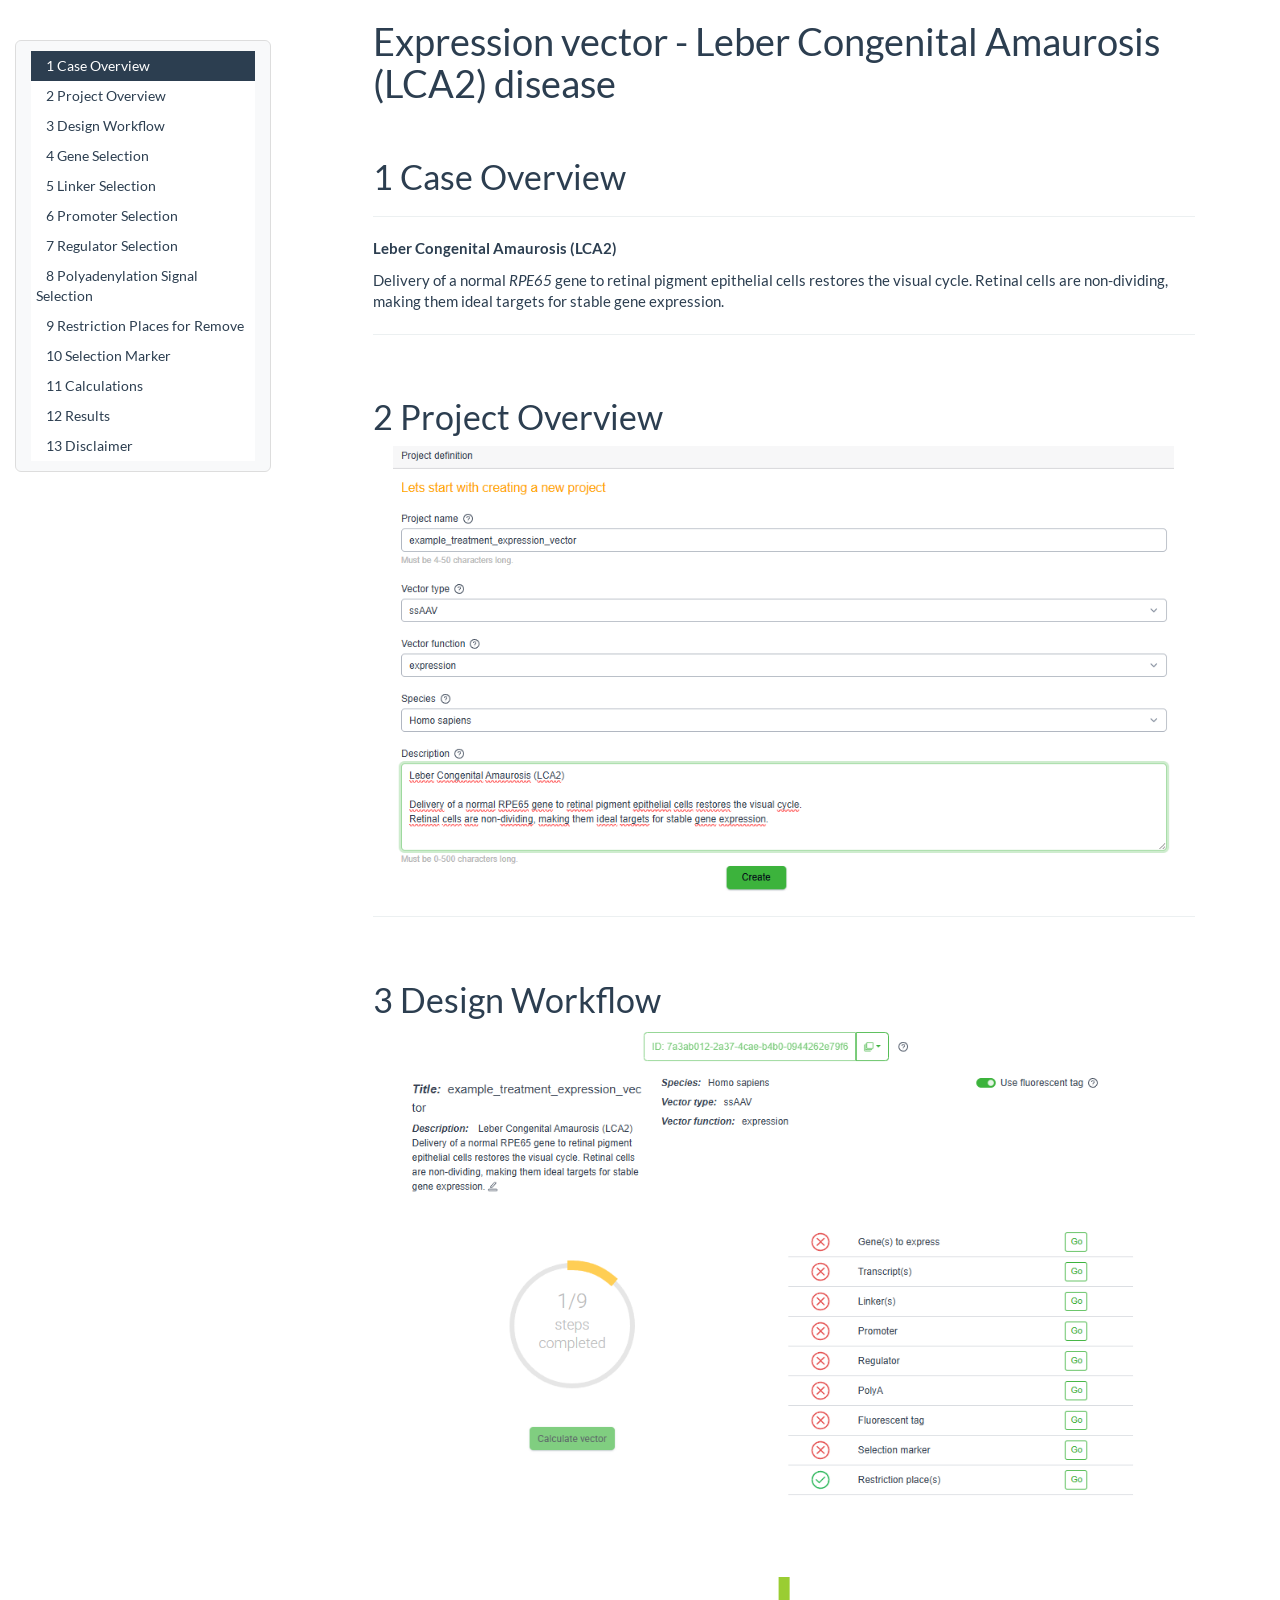
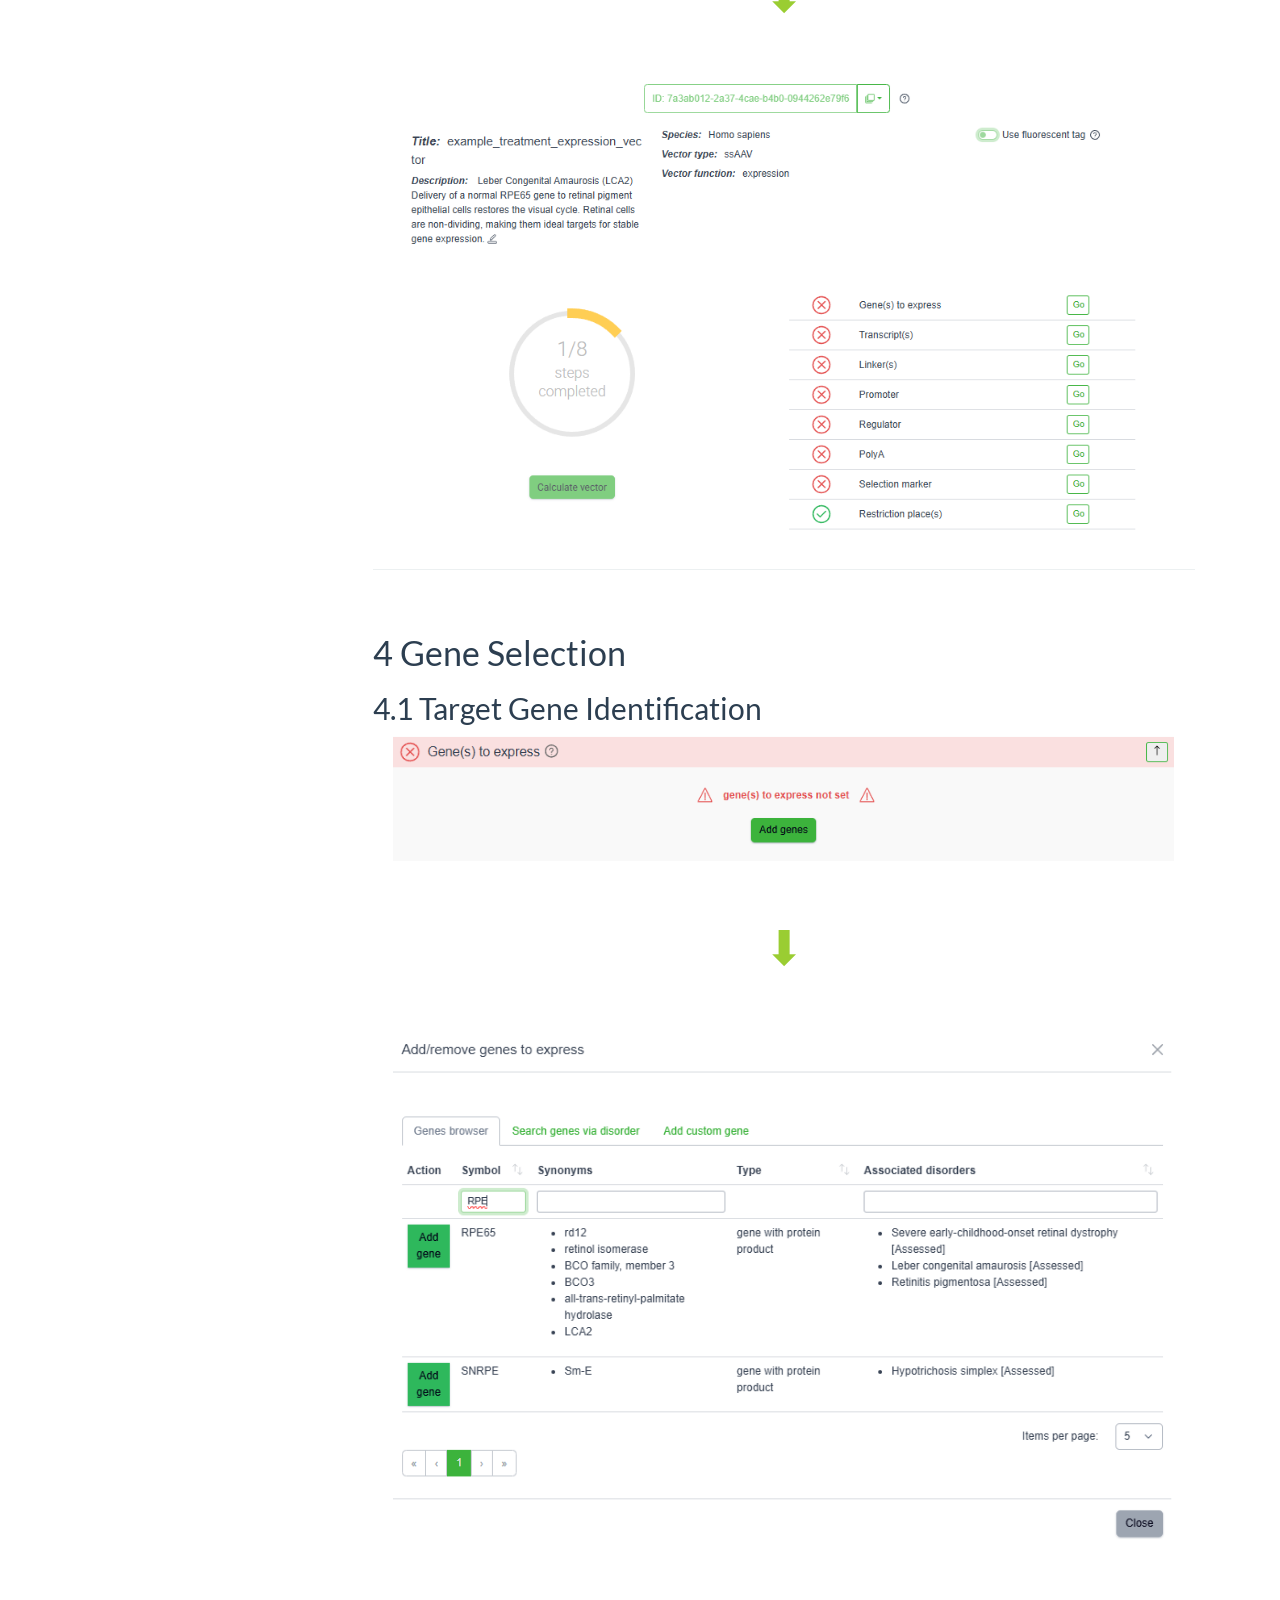
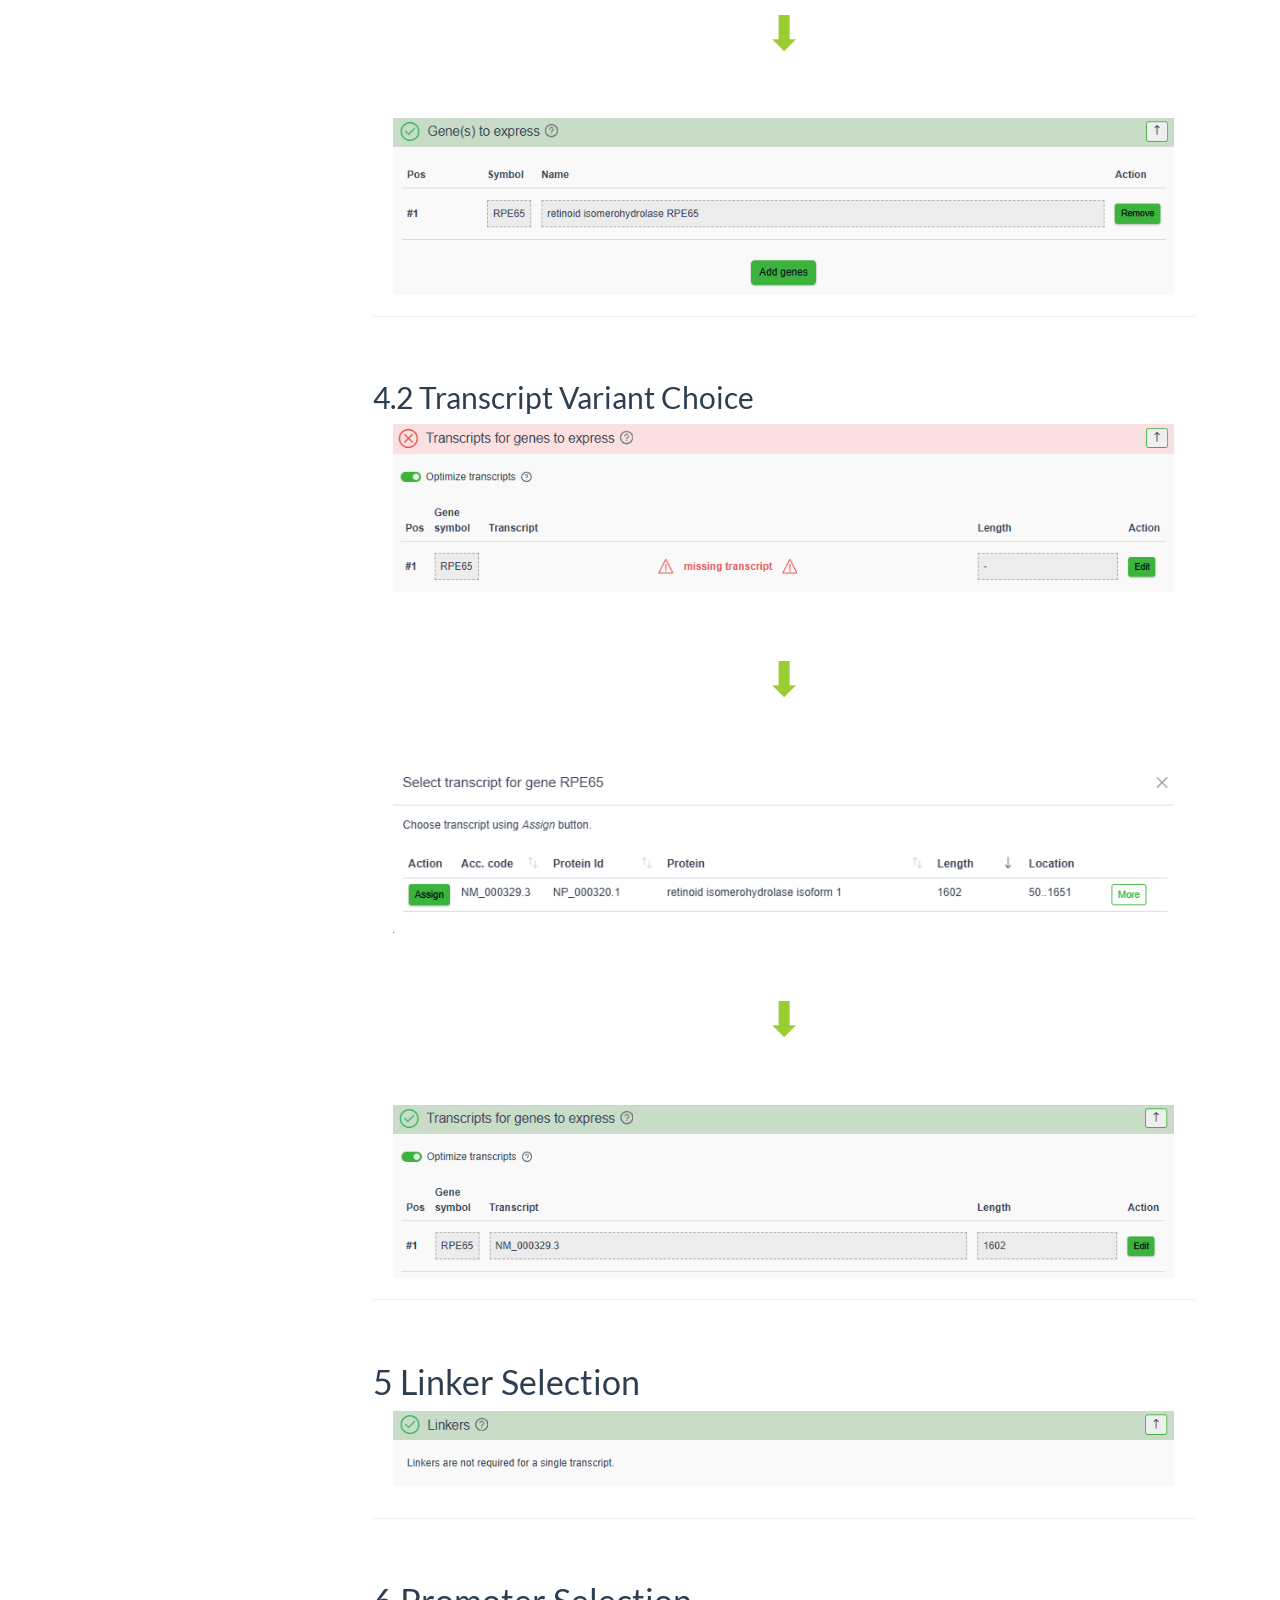
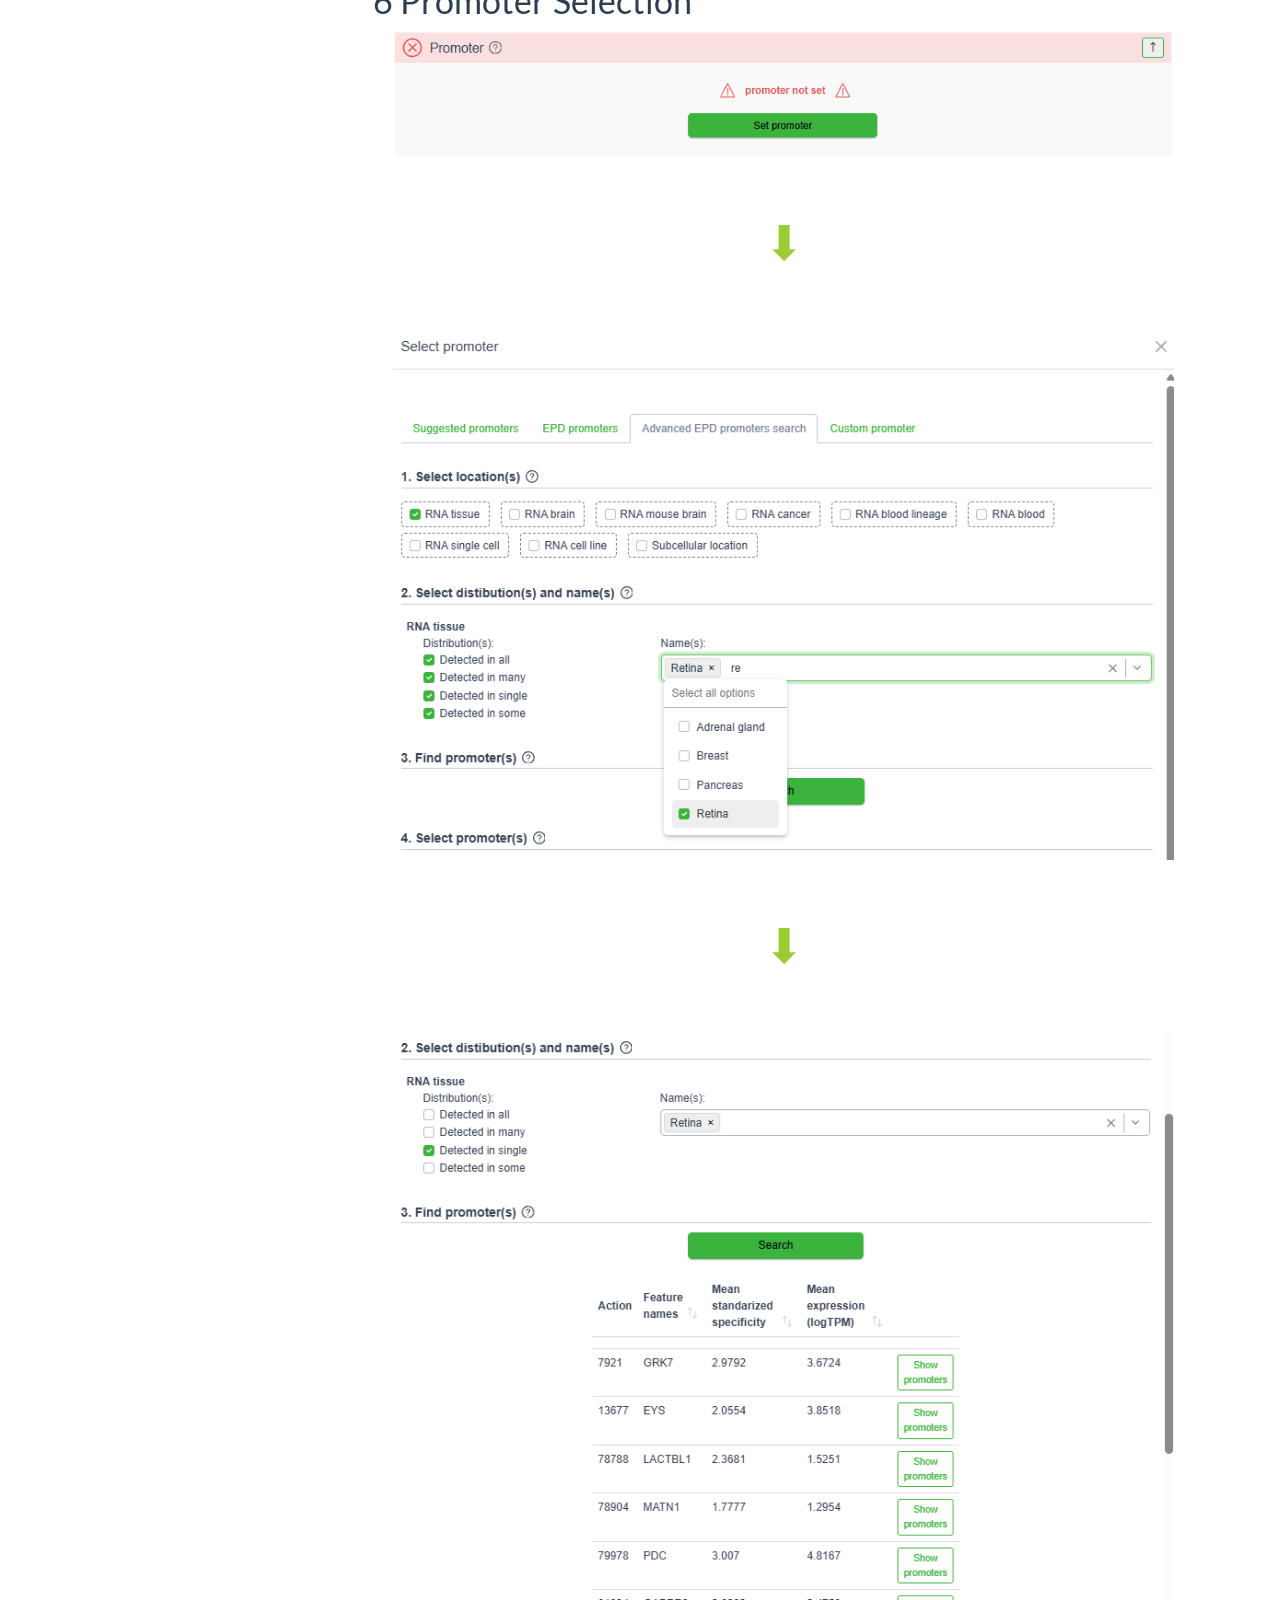
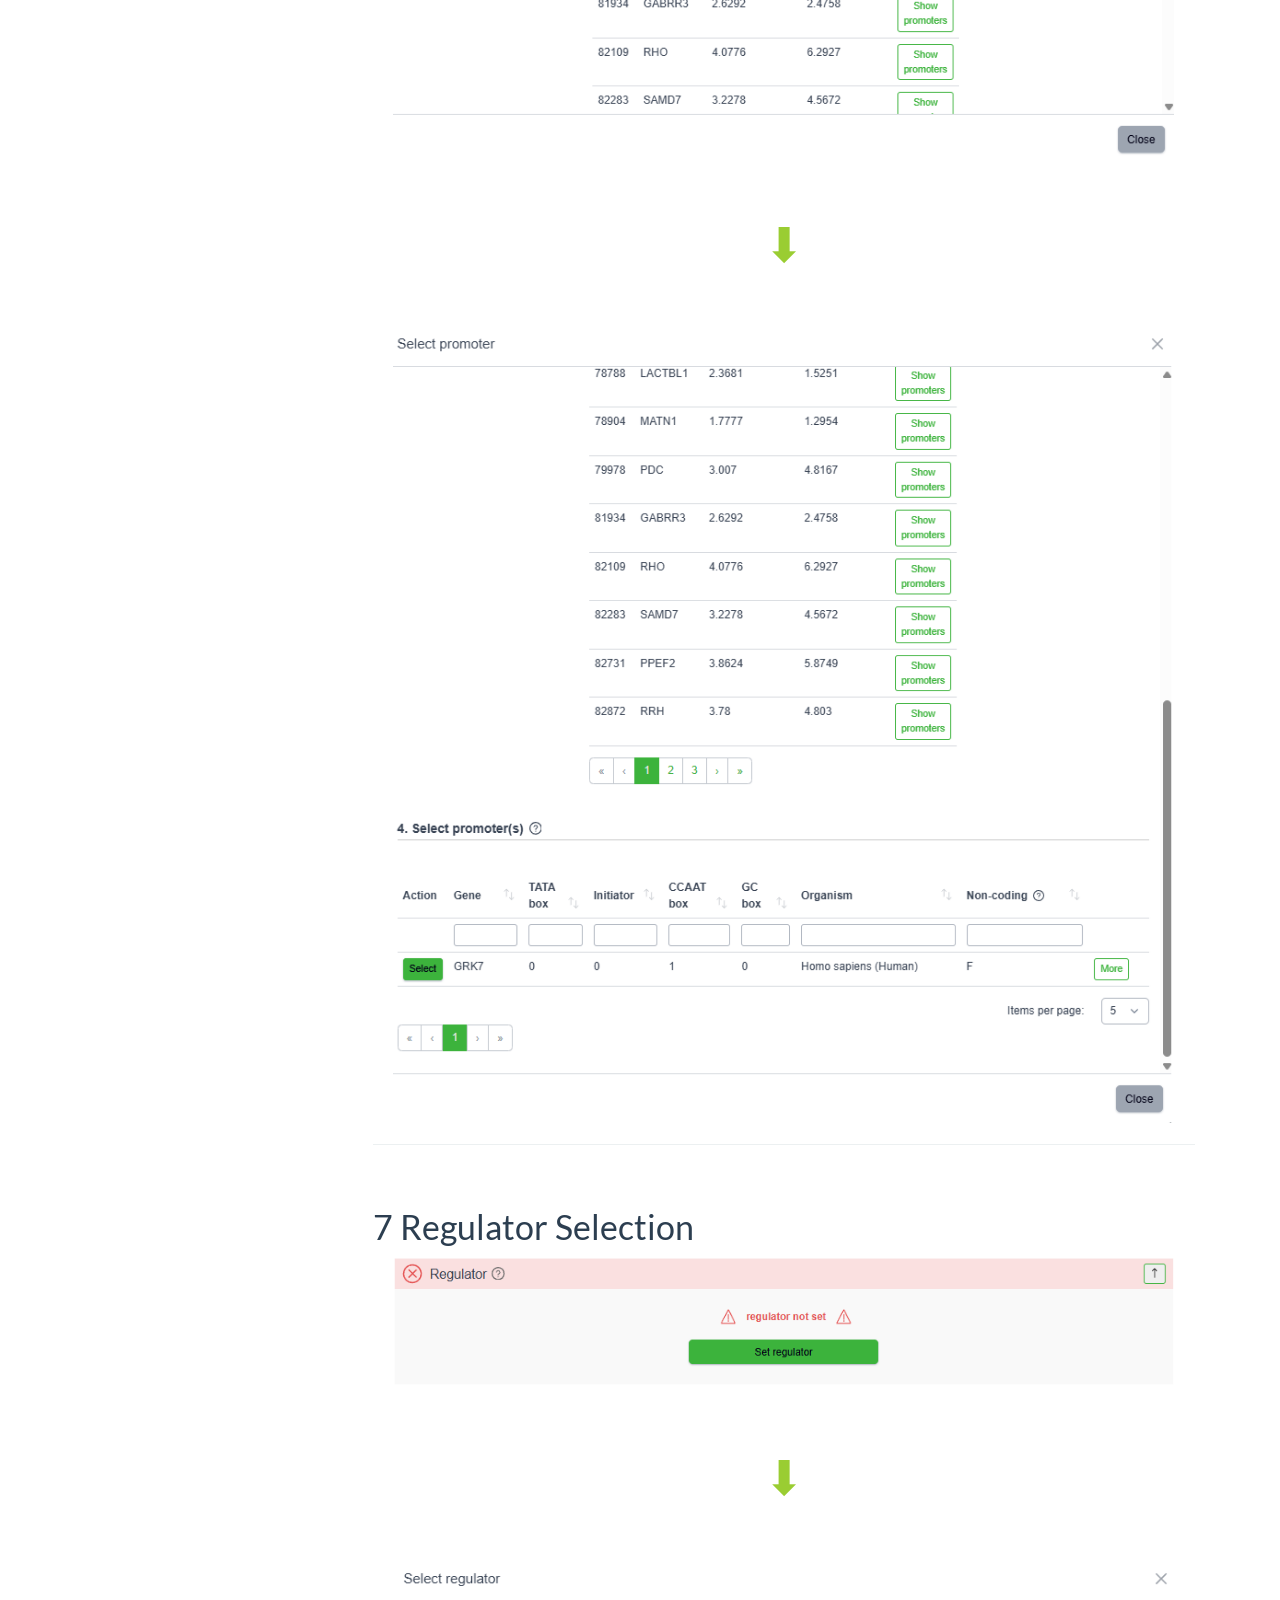
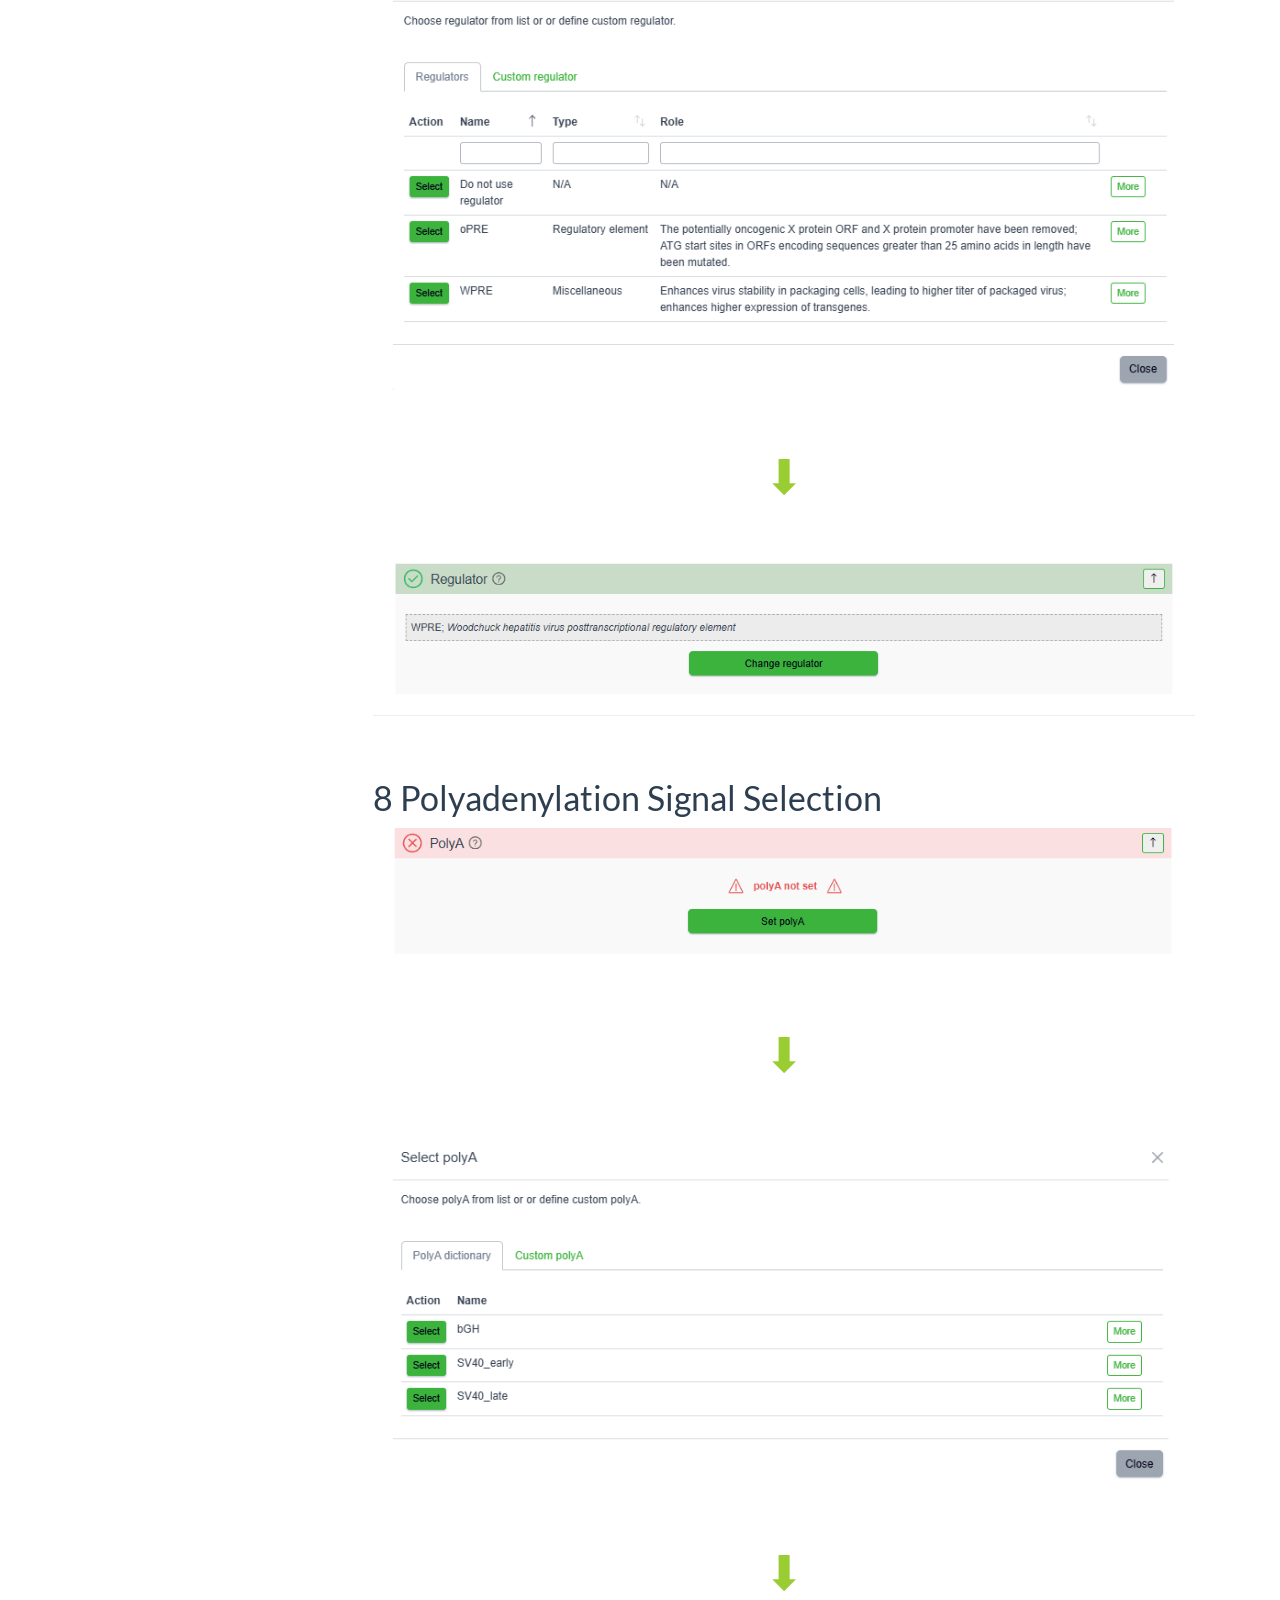
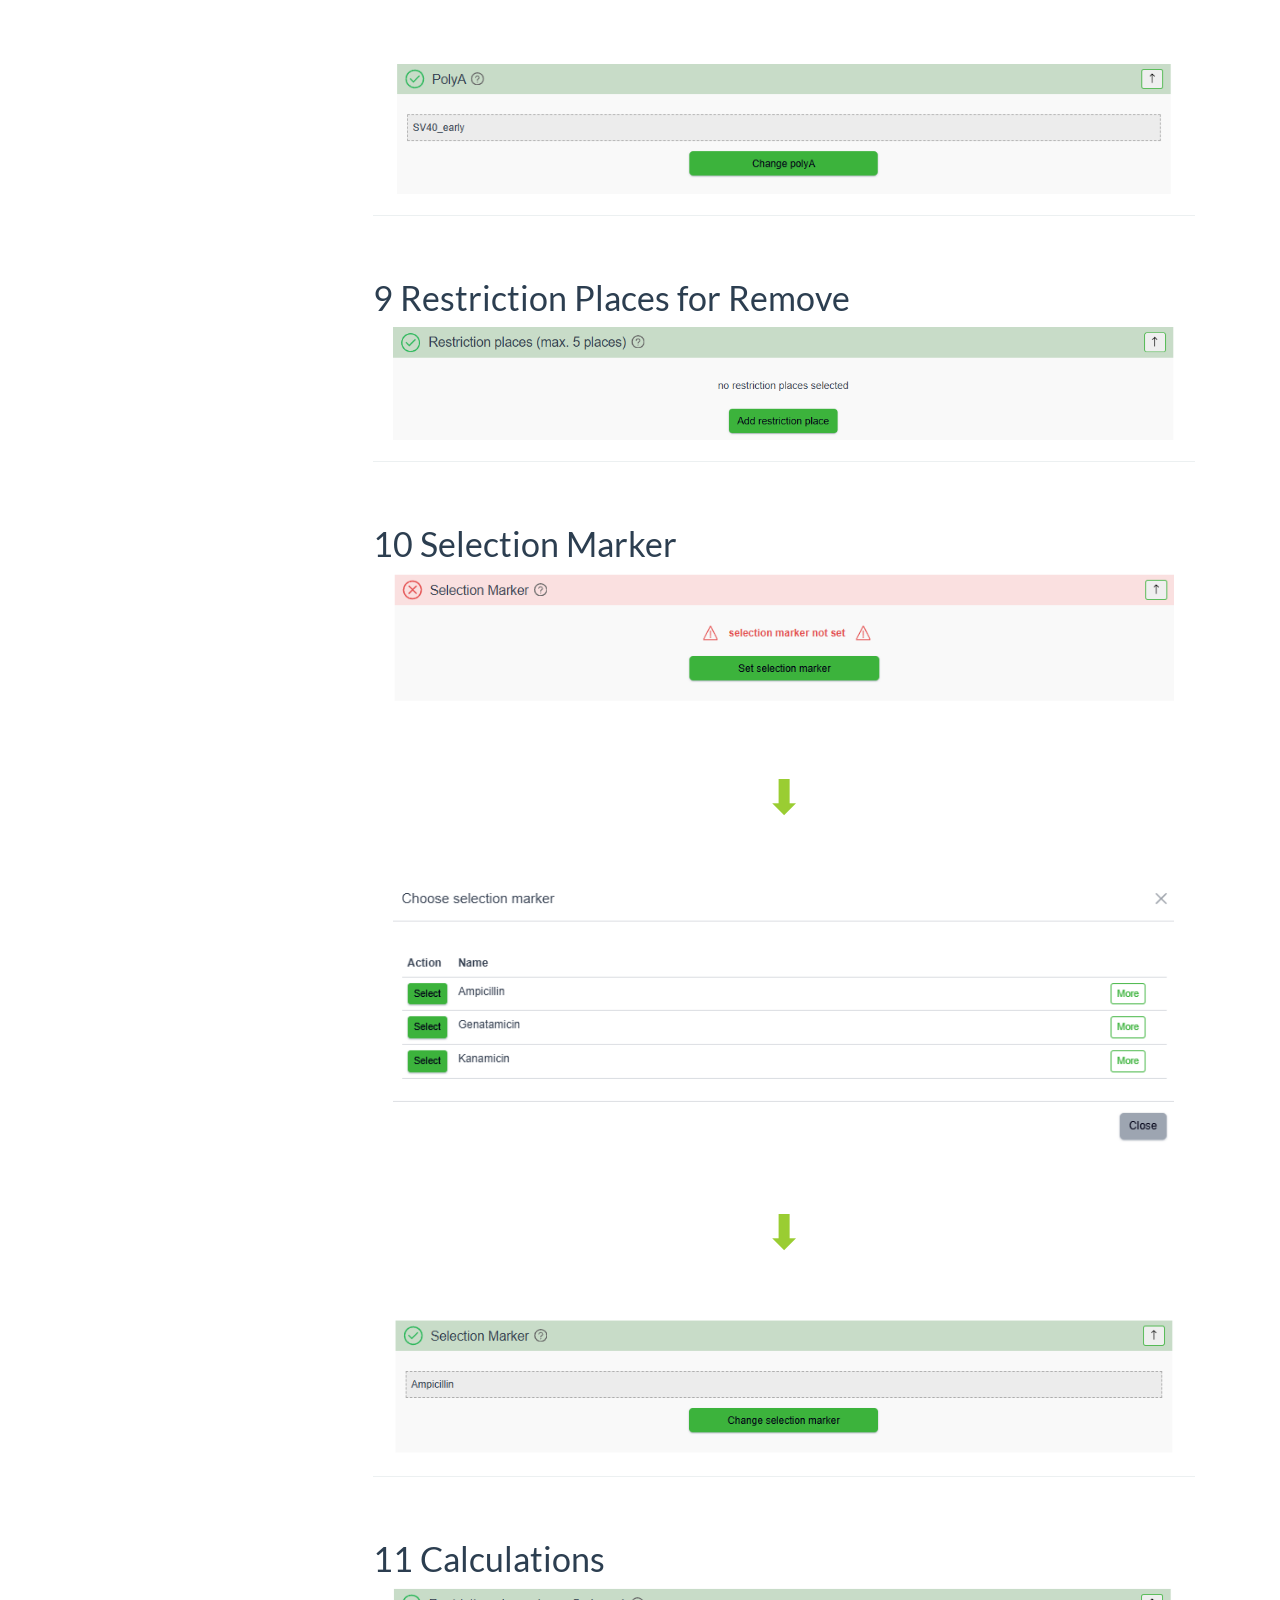
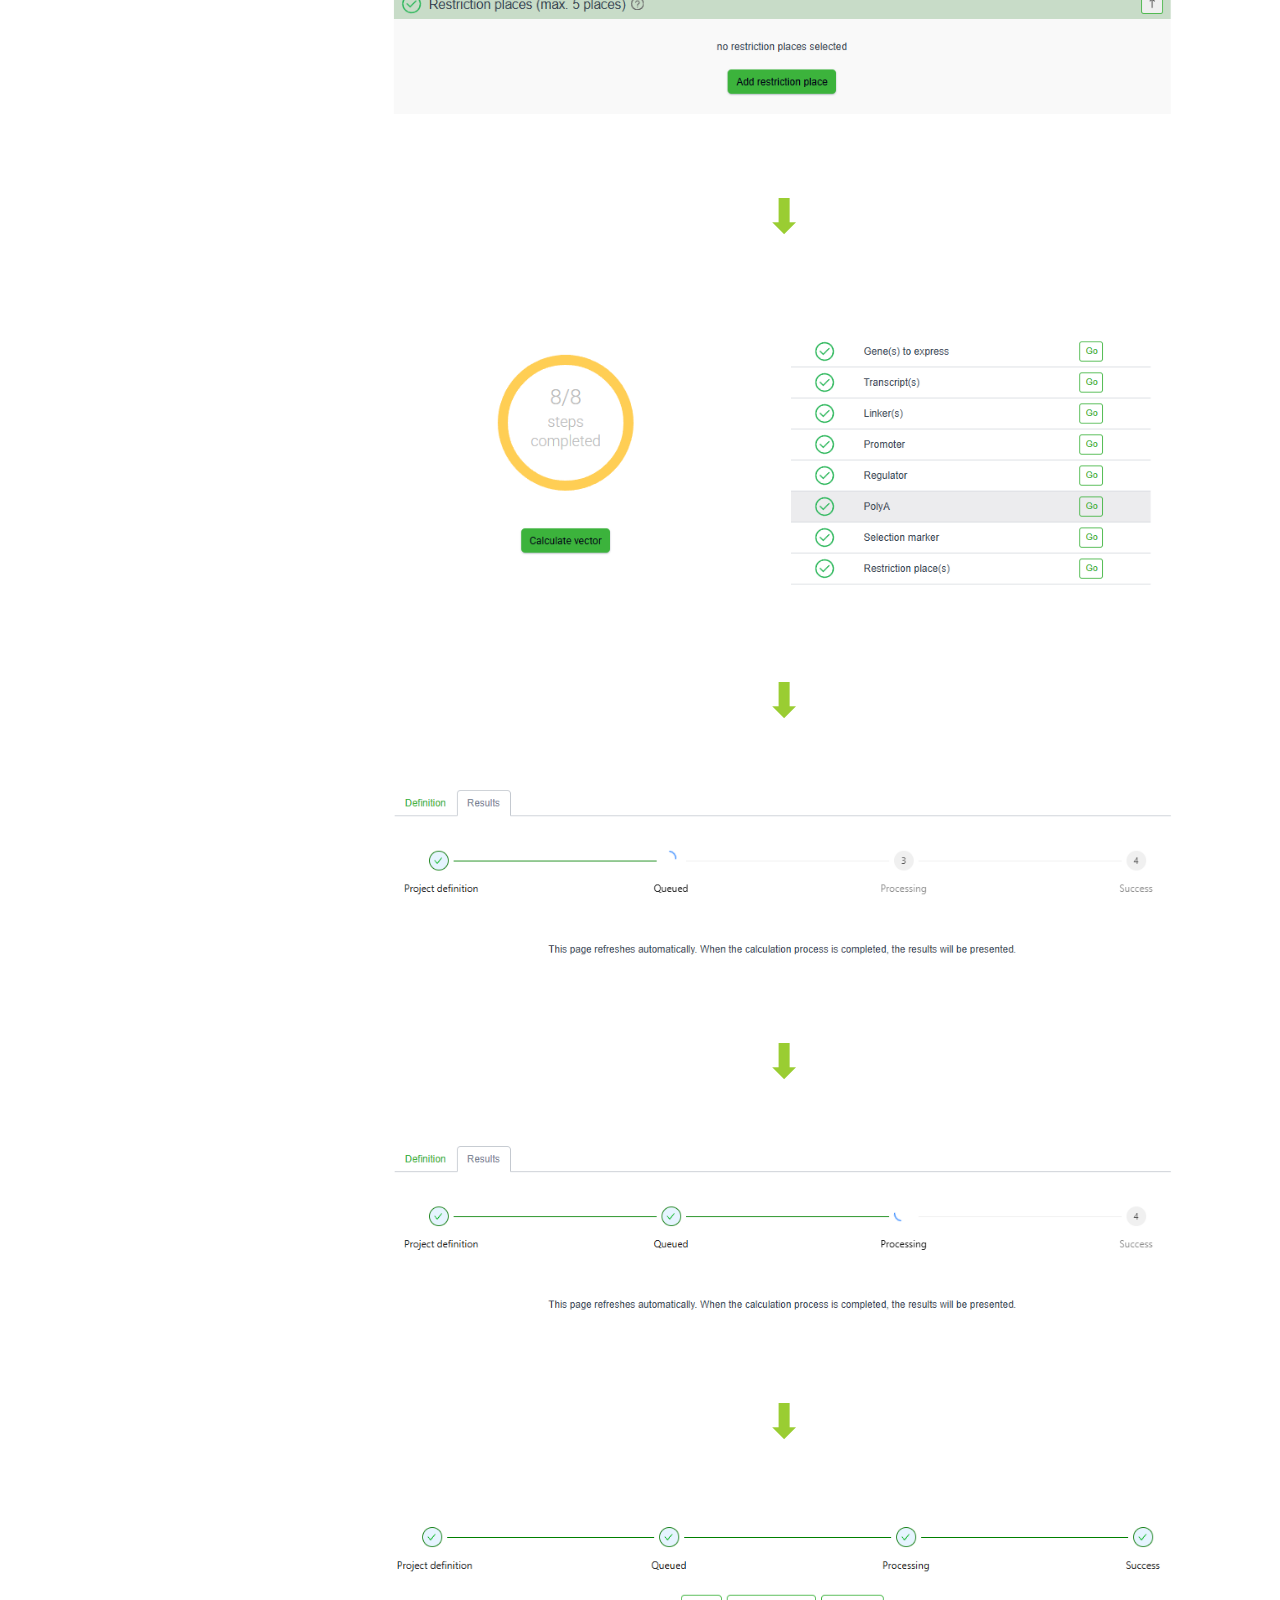
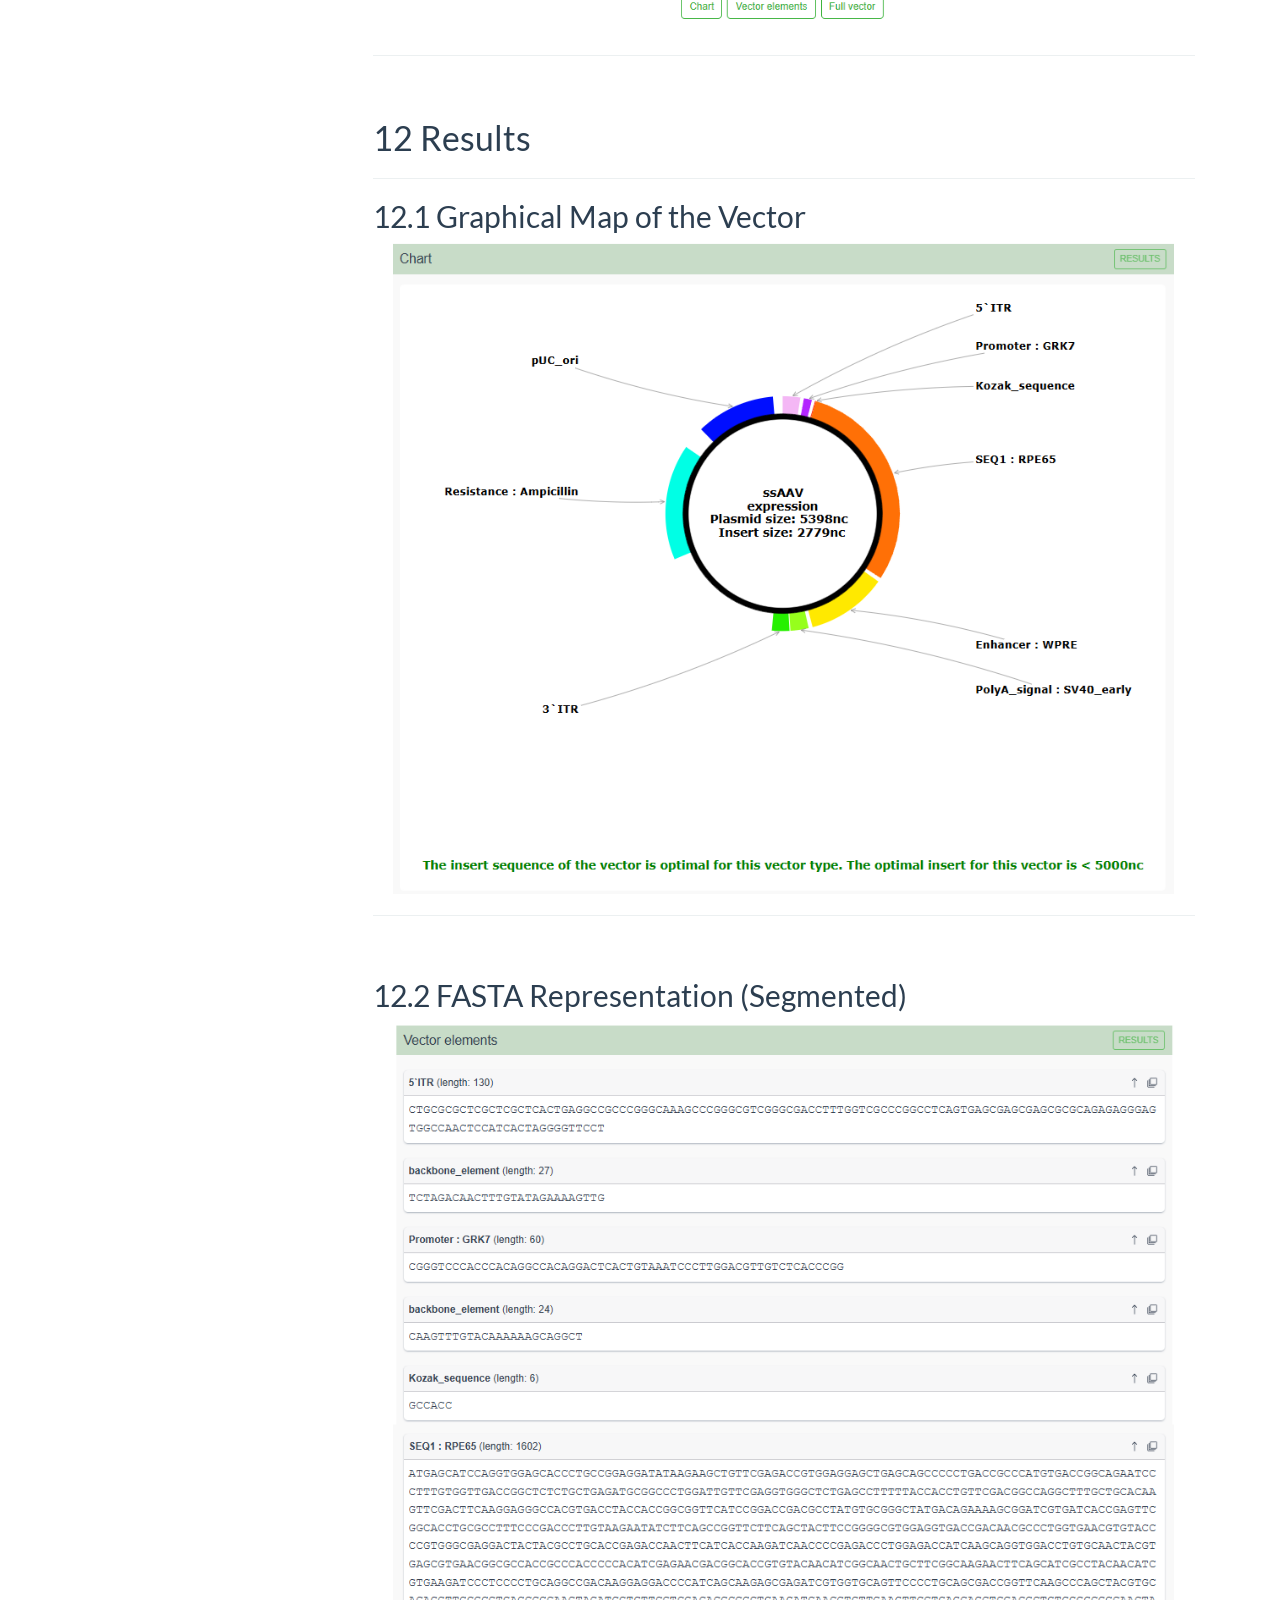
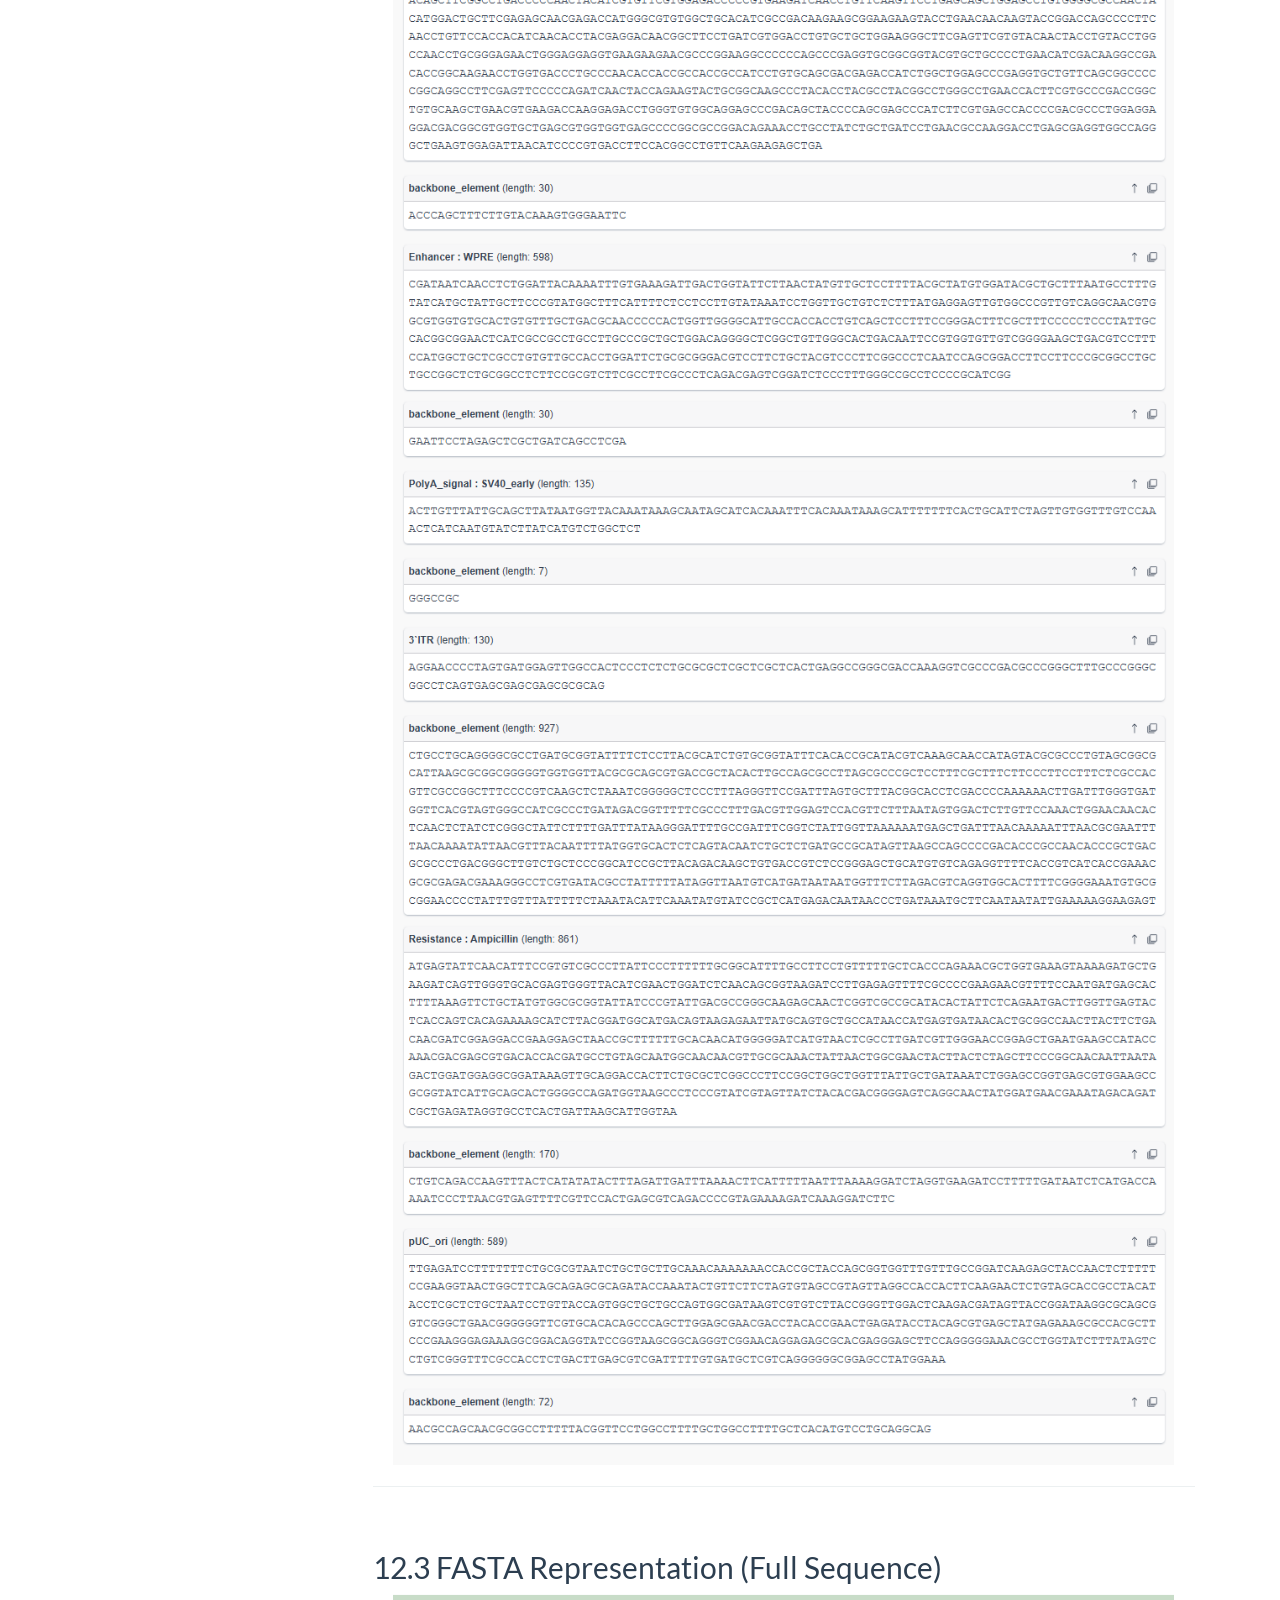
==== docs/www/example_expression.html @ cbc9b978 "scenerio subpages" ====
<!DOCTYPE html>

<html>

<head>

<meta charset="utf-8" />
<meta name="generator" content="pandoc" />
<meta http-equiv="X-UA-Compatible" content="IE=EDGE" />




<title>Expression vector - Leber Congenital Amaurosis (LCA2) disease</title>

<script>// Pandoc 2.9 adds attributes on both header and div. We remove the former (to
// be compatible with the behavior of Pandoc < 2.8).
document.addEventListener('DOMContentLoaded', function(e) {
  var hs = document.querySelectorAll("div.section[class*='level'] > :first-child");
  var i, h, a;
  for (i = 0; i < hs.length; i++) {
    h = hs[i];
    if (!/^h[1-6]$/i.test(h.tagName)) continue;  // it should be a header h1-h6
    a = h.attributes;
    while (a.length > 0) h.removeAttribute(a[0].name);
  }
});
</script>
<script>/*! jQuery v3.6.0 | (c) OpenJS Foundation and other contributors | jquery.org/license */
!function(e,t){"use strict";"object"==typeof module&&"object"==typeof module.exports?module.exports=e.document?t(e,!0):function(e){if(!e.document)throw new Error("jQuery requires a window with a document");return t(e)}:t(e)}("undefined"!=typeof window?window:this,function(C,e){"use strict";var t=[],r=Object.getPrototypeOf,s=t.slice,g=t.flat?function(e){return t.flat.call(e)}:function(e){return t.concat.apply([],e)},u=t.push,i=t.indexOf,n={},o=n.toString,v=n.hasOwnProperty,a=v.toString,l=a.call(Object),y={},m=function(e){return"function"==typeof e&&"number"!=typeof e.nodeType&&"function"!=typeof e.item},x=function(e){return null!=e&&e===e.window},E=C.document,c={type:!0,src:!0,nonce:!0,noModule:!0};function b(e,t,n){var r,i,o=(n=n||E).createElement("script");if(o.text=e,t)for(r in c)(i=t[r]||t.getAttribute&&t.getAttribute(r))&&o.setAttribute(r,i);n.head.appendChild(o).parentNode.removeChild(o)}function w(e){return null==e?e+"":"object"==typeof e||"function"==typeof e?n[o.call(e)]||"object":typeof e}var f="3.6.0",S=function(e,t){return new S.fn.init(e,t)};function p(e){var t=!!e&&"length"in e&&e.length,n=w(e);return!m(e)&&!x(e)&&("array"===n||0===t||"number"==typeof t&&0<t&&t-1 in e)}S.fn=S.prototype={jquery:f,constructor:S,length:0,toArray:function(){return s.call(this)},get:function(e){return null==e?s.call(this):e<0?this[e+this.length]:this[e]},pushStack:function(e){var t=S.merge(this.constructor(),e);return t.prevObject=this,t},each:function(e){return S.each(this,e)},map:function(n){return this.pushStack(S.map(this,function(e,t){return n.call(e,t,e)}))},slice:function(){return this.pushStack(s.apply(this,arguments))},first:function(){return this.eq(0)},last:function(){return this.eq(-1)},even:function(){return this.pushStack(S.grep(this,function(e,t){return(t+1)%2}))},odd:function(){return this.pushStack(S.grep(this,function(e,t){return t%2}))},eq:function(e){var t=this.length,n=+e+(e<0?t:0);return this.pushStack(0<=n&&n<t?[this[n]]:[])},end:function(){return this.prevObject||this.constructor()},push:u,sort:t.sort,splice:t.splice},S.extend=S.fn.extend=function(){var e,t,n,r,i,o,a=arguments[0]||{},s=1,u=arguments.length,l=!1;for("boolean"==typeof a&&(l=a,a=arguments[s]||{},s++),"object"==typeof a||m(a)||(a={}),s===u&&(a=this,s--);s<u;s++)if(null!=(e=arguments[s]))for(t in e)r=e[t],"__proto__"!==t&&a!==r&&(l&&r&&(S.isPlainObject(r)||(i=Array.isArray(r)))?(n=a[t],o=i&&!Array.isArray(n)?[]:i||S.isPlainObject(n)?n:{},i=!1,a[t]=S.extend(l,o,r)):void 0!==r&&(a[t]=r));return a},S.extend({expando:"jQuery"+(f+Math.random()).replace(/\D/g,""),isReady:!0,error:function(e){throw new Error(e)},noop:function(){},isPlainObject:function(e){var t,n;return!(!e||"[object Object]"!==o.call(e))&&(!(t=r(e))||"function"==typeof(n=v.call(t,"constructor")&&t.constructor)&&a.call(n)===l)},isEmptyObject:function(e){var t;for(t in e)return!1;return!0},globalEval:function(e,t,n){b(e,{nonce:t&&t.nonce},n)},each:function(e,t){var n,r=0;if(p(e)){for(n=e.length;r<n;r++)if(!1===t.call(e[r],r,e[r]))break}else for(r in e)if(!1===t.call(e[r],r,e[r]))break;return e},makeArray:function(e,t){var n=t||[];return null!=e&&(p(Object(e))?S.merge(n,"string"==typeof e?[e]:e):u.call(n,e)),n},inArray:function(e,t,n){return null==t?-1:i.call(t,e,n)},merge:function(e,t){for(var n=+t.length,r=0,i=e.length;r<n;r++)e[i++]=t[r];return e.length=i,e},grep:function(e,t,n){for(var r=[],i=0,o=e.length,a=!n;i<o;i++)!t(e[i],i)!==a&&r.push(e[i]);return r},map:function(e,t,n){var r,i,o=0,a=[];if(p(e))for(r=e.length;o<r;o++)null!=(i=t(e[o],o,n))&&a.push(i);else for(o in e)null!=(i=t(e[o],o,n))&&a.push(i);return g(a)},guid:1,support:y}),"function"==typeof Symbol&&(S.fn[Symbol.iterator]=t[Symbol.iterator]),S.each("Boolean Number String Function Array Date RegExp Object Error Symbol".split(" "),function(e,t){n["[object "+t+"]"]=t.toLowerCase()});var d=function(n){var e,d,b,o,i,h,f,g,w,u,l,T,C,a,E,v,s,c,y,S="sizzle"+1*new Date,p=n.document,k=0,r=0,m=ue(),x=ue(),A=ue(),N=ue(),j=function(e,t){return e===t&&(l=!0),0},D={}.hasOwnProperty,t=[],q=t.pop,L=t.push,H=t.push,O=t.slice,P=function(e,t){for(var n=0,r=e.length;n<r;n++)if(e[n]===t)return n;return-1},R="checked|selected|async|autofocus|autoplay|controls|defer|disabled|hidden|ismap|loop|multiple|open|readonly|required|scoped",M="[\\x20\\t\\r\\n\\f]",I="(?:\\\\[\\da-fA-F]{1,6}"+M+"?|\\\\[^\\r\\n\\f]|[\\w-]|[^\0-\\x7f])+",W="\\["+M+"*("+I+")(?:"+M+"*([*^$|!~]?=)"+M+"*(?:'((?:\\\\.|[^\\\\'])*)'|\"((?:\\\\.|[^\\\\\"])*)\"|("+I+"))|)"+M+"*\\]",F=":("+I+")(?:\\((('((?:\\\\.|[^\\\\'])*)'|\"((?:\\\\.|[^\\\\\"])*)\")|((?:\\\\.|[^\\\\()[\\]]|"+W+")*)|.*)\\)|)",B=new RegExp(M+"+","g"),$=new RegExp("^"+M+"+|((?:^|[^\\\\])(?:\\\\.)*)"+M+"+$","g"),_=new RegExp("^"+M+"*,"+M+"*"),z=new RegExp("^"+M+"*([>+~]|"+M+")"+M+"*"),U=new RegExp(M+"|>"),X=new RegExp(F),V=new RegExp("^"+I+"$"),G={ID:new RegExp("^#("+I+")"),CLASS:new RegExp("^\\.("+I+")"),TAG:new RegExp("^("+I+"|[*])"),ATTR:new RegExp("^"+W),PSEUDO:new RegExp("^"+F),CHILD:new RegExp("^:(only|first|last|nth|nth-last)-(child|of-type)(?:\\("+M+"*(even|odd|(([+-]|)(\\d*)n|)"+M+"*(?:([+-]|)"+M+"*(\\d+)|))"+M+"*\\)|)","i"),bool:new RegExp("^(?:"+R+")$","i"),needsContext:new RegExp("^"+M+"*[>+~]|:(even|odd|eq|gt|lt|nth|first|last)(?:\\("+M+"*((?:-\\d)?\\d*)"+M+"*\\)|)(?=[^-]|$)","i")},Y=/HTML$/i,Q=/^(?:input|select|textarea|button)$/i,J=/^h\d$/i,K=/^[^{]+\{\s*\[native \w/,Z=/^(?:#([\w-]+)|(\w+)|\.([\w-]+))$/,ee=/[+~]/,te=new RegExp("\\\\[\\da-fA-F]{1,6}"+M+"?|\\\\([^\\r\\n\\f])","g"),ne=function(e,t){var n="0x"+e.slice(1)-65536;return t||(n<0?String.fromCharCode(n+65536):String.fromCharCode(n>>10|55296,1023&n|56320))},re=/([\0-\x1f\x7f]|^-?\d)|^-$|[^\0-\x1f\x7f-\uFFFF\w-]/g,ie=function(e,t){return t?"\0"===e?"\ufffd":e.slice(0,-1)+"\\"+e.charCodeAt(e.length-1).toString(16)+" ":"\\"+e},oe=function(){T()},ae=be(function(e){return!0===e.disabled&&"fieldset"===e.nodeName.toLowerCase()},{dir:"parentNode",next:"legend"});try{H.apply(t=O.call(p.childNodes),p.childNodes),t[p.childNodes.length].nodeType}catch(e){H={apply:t.length?function(e,t){L.apply(e,O.call(t))}:function(e,t){var n=e.length,r=0;while(e[n++]=t[r++]);e.length=n-1}}}function se(t,e,n,r){var i,o,a,s,u,l,c,f=e&&e.ownerDocument,p=e?e.nodeType:9;if(n=n||[],"string"!=typeof t||!t||1!==p&&9!==p&&11!==p)return n;if(!r&&(T(e),e=e||C,E)){if(11!==p&&(u=Z.exec(t)))if(i=u[1]){if(9===p){if(!(a=e.getElementById(i)))return n;if(a.id===i)return n.push(a),n}else if(f&&(a=f.getElementById(i))&&y(e,a)&&a.id===i)return n.push(a),n}else{if(u[2])return H.apply(n,e.getElementsByTagName(t)),n;if((i=u[3])&&d.getElementsByClassName&&e.getElementsByClassName)return H.apply(n,e.getElementsByClassName(i)),n}if(d.qsa&&!N[t+" "]&&(!v||!v.test(t))&&(1!==p||"object"!==e.nodeName.toLowerCase())){if(c=t,f=e,1===p&&(U.test(t)||z.test(t))){(f=ee.test(t)&&ye(e.parentNode)||e)===e&&d.scope||((s=e.getAttribute("id"))?s=s.replace(re,ie):e.setAttribute("id",s=S)),o=(l=h(t)).length;while(o--)l[o]=(s?"#"+s:":scope")+" "+xe(l[o]);c=l.join(",")}try{return H.apply(n,f.querySelectorAll(c)),n}catch(e){N(t,!0)}finally{s===S&&e.removeAttribute("id")}}}return g(t.replace($,"$1"),e,n,r)}function ue(){var r=[];return function e(t,n){return r.push(t+" ")>b.cacheLength&&delete e[r.shift()],e[t+" "]=n}}function le(e){return e[S]=!0,e}function ce(e){var t=C.createElement("fieldset");try{return!!e(t)}catch(e){return!1}finally{t.parentNode&&t.parentNode.removeChild(t),t=null}}function fe(e,t){var n=e.split("|"),r=n.length;while(r--)b.attrHandle[n[r]]=t}function pe(e,t){var n=t&&e,r=n&&1===e.nodeType&&1===t.nodeType&&e.sourceIndex-t.sourceIndex;if(r)return r;if(n)while(n=n.nextSibling)if(n===t)return-1;return e?1:-1}function de(t){return function(e){return"input"===e.nodeName.toLowerCase()&&e.type===t}}function he(n){return function(e){var t=e.nodeName.toLowerCase();return("input"===t||"button"===t)&&e.type===n}}function ge(t){return function(e){return"form"in e?e.parentNode&&!1===e.disabled?"label"in e?"label"in e.parentNode?e.parentNode.disabled===t:e.disabled===t:e.isDisabled===t||e.isDisabled!==!t&&ae(e)===t:e.disabled===t:"label"in e&&e.disabled===t}}function ve(a){return le(function(o){return o=+o,le(function(e,t){var n,r=a([],e.length,o),i=r.length;while(i--)e[n=r[i]]&&(e[n]=!(t[n]=e[n]))})})}function ye(e){return e&&"undefined"!=typeof e.getElementsByTagName&&e}for(e in d=se.support={},i=se.isXML=function(e){var t=e&&e.namespaceURI,n=e&&(e.ownerDocument||e).documentElement;return!Y.test(t||n&&n.nodeName||"HTML")},T=se.setDocument=function(e){var t,n,r=e?e.ownerDocument||e:p;return r!=C&&9===r.nodeType&&r.documentElement&&(a=(C=r).documentElement,E=!i(C),p!=C&&(n=C.defaultView)&&n.top!==n&&(n.addEventListener?n.addEventListener("unload",oe,!1):n.attachEvent&&n.attachEvent("onunload",oe)),d.scope=ce(function(e){return a.appendChild(e).appendChild(C.createElement("div")),"undefined"!=typeof e.querySelectorAll&&!e.querySelectorAll(":scope fieldset div").length}),d.attributes=ce(function(e){return e.className="i",!e.getAttribute("className")}),d.getElementsByTagName=ce(function(e){return e.appendChild(C.createComment("")),!e.getElementsByTagName("*").length}),d.getElementsByClassName=K.test(C.getElementsByClassName),d.getById=ce(function(e){return a.appendChild(e).id=S,!C.getElementsByName||!C.getElementsByName(S).length}),d.getById?(b.filter.ID=function(e){var t=e.replace(te,ne);return function(e){return e.getAttribute("id")===t}},b.find.ID=function(e,t){if("undefined"!=typeof t.getElementById&&E){var n=t.getElementById(e);return n?[n]:[]}}):(b.filter.ID=function(e){var n=e.replace(te,ne);return function(e){var t="undefined"!=typeof e.getAttributeNode&&e.getAttributeNode("id");return t&&t.value===n}},b.find.ID=function(e,t){if("undefined"!=typeof t.getElementById&&E){var n,r,i,o=t.getElementById(e);if(o){if((n=o.getAttributeNode("id"))&&n.value===e)return[o];i=t.getElementsByName(e),r=0;while(o=i[r++])if((n=o.getAttributeNode("id"))&&n.value===e)return[o]}return[]}}),b.find.TAG=d.getElementsByTagName?function(e,t){return"undefined"!=typeof t.getElementsByTagName?t.getElementsByTagName(e):d.qsa?t.querySelectorAll(e):void 0}:function(e,t){var n,r=[],i=0,o=t.getElementsByTagName(e);if("*"===e){while(n=o[i++])1===n.nodeType&&r.push(n);return r}return o},b.find.CLASS=d.getElementsByClassName&&function(e,t){if("undefined"!=typeof t.getElementsByClassName&&E)return t.getElementsByClassName(e)},s=[],v=[],(d.qsa=K.test(C.querySelectorAll))&&(ce(function(e){var t;a.appendChild(e).innerHTML="<a id='"+S+"'></a><select id='"+S+"-\r\\' msallowcapture=''><option selected=''></option></select>",e.querySelectorAll("[msallowcapture^='']").length&&v.push("[*^$]="+M+"*(?:''|\"\")"),e.querySelectorAll("[selected]").length||v.push("\\["+M+"*(?:value|"+R+")"),e.querySelectorAll("[id~="+S+"-]").length||v.push("~="),(t=C.createElement("input")).setAttribute("name",""),e.appendChild(t),e.querySelectorAll("[name='']").length||v.push("\\["+M+"*name"+M+"*="+M+"*(?:''|\"\")"),e.querySelectorAll(":checked").length||v.push(":checked"),e.querySelectorAll("a#"+S+"+*").length||v.push(".#.+[+~]"),e.querySelectorAll("\\\f"),v.push("[\\r\\n\\f]")}),ce(function(e){e.innerHTML="<a href='' disabled='disabled'></a><select disabled='disabled'><option/></select>";var t=C.createElement("input");t.setAttribute("type","hidden"),e.appendChild(t).setAttribute("name","D"),e.querySelectorAll("[name=d]").length&&v.push("name"+M+"*[*^$|!~]?="),2!==e.querySelectorAll(":enabled").length&&v.push(":enabled",":disabled"),a.appendChild(e).disabled=!0,2!==e.querySelectorAll(":disabled").length&&v.push(":enabled",":disabled"),e.querySelectorAll("*,:x"),v.push(",.*:")})),(d.matchesSelector=K.test(c=a.matches||a.webkitMatchesSelector||a.mozMatchesSelector||a.oMatchesSelector||a.msMatchesSelector))&&ce(function(e){d.disconnectedMatch=c.call(e,"*"),c.call(e,"[s!='']:x"),s.push("!=",F)}),v=v.length&&new RegExp(v.join("|")),s=s.length&&new RegExp(s.join("|")),t=K.test(a.compareDocumentPosition),y=t||K.test(a.contains)?function(e,t){var n=9===e.nodeType?e.documentElement:e,r=t&&t.parentNode;return e===r||!(!r||1!==r.nodeType||!(n.contains?n.contains(r):e.compareDocumentPosition&&16&e.compareDocumentPosition(r)))}:function(e,t){if(t)while(t=t.parentNode)if(t===e)return!0;return!1},j=t?function(e,t){if(e===t)return l=!0,0;var n=!e.compareDocumentPosition-!t.compareDocumentPosition;return n||(1&(n=(e.ownerDocument||e)==(t.ownerDocument||t)?e.compareDocumentPosition(t):1)||!d.sortDetached&&t.compareDocumentPosition(e)===n?e==C||e.ownerDocument==p&&y(p,e)?-1:t==C||t.ownerDocument==p&&y(p,t)?1:u?P(u,e)-P(u,t):0:4&n?-1:1)}:function(e,t){if(e===t)return l=!0,0;var n,r=0,i=e.parentNode,o=t.parentNode,a=[e],s=[t];if(!i||!o)return e==C?-1:t==C?1:i?-1:o?1:u?P(u,e)-P(u,t):0;if(i===o)return pe(e,t);n=e;while(n=n.parentNode)a.unshift(n);n=t;while(n=n.parentNode)s.unshift(n);while(a[r]===s[r])r++;return r?pe(a[r],s[r]):a[r]==p?-1:s[r]==p?1:0}),C},se.matches=function(e,t){return se(e,null,null,t)},se.matchesSelector=function(e,t){if(T(e),d.matchesSelector&&E&&!N[t+" "]&&(!s||!s.test(t))&&(!v||!v.test(t)))try{var n=c.call(e,t);if(n||d.disconnectedMatch||e.document&&11!==e.document.nodeType)return n}catch(e){N(t,!0)}return 0<se(t,C,null,[e]).length},se.contains=function(e,t){return(e.ownerDocument||e)!=C&&T(e),y(e,t)},se.attr=function(e,t){(e.ownerDocument||e)!=C&&T(e);var n=b.attrHandle[t.toLowerCase()],r=n&&D.call(b.attrHandle,t.toLowerCase())?n(e,t,!E):void 0;return void 0!==r?r:d.attributes||!E?e.getAttribute(t):(r=e.getAttributeNode(t))&&r.specified?r.value:null},se.escape=function(e){return(e+"").replace(re,ie)},se.error=function(e){throw new Error("Syntax error, unrecognized expression: "+e)},se.uniqueSort=function(e){var t,n=[],r=0,i=0;if(l=!d.detectDuplicates,u=!d.sortStable&&e.slice(0),e.sort(j),l){while(t=e[i++])t===e[i]&&(r=n.push(i));while(r--)e.splice(n[r],1)}return u=null,e},o=se.getText=function(e){var t,n="",r=0,i=e.nodeType;if(i){if(1===i||9===i||11===i){if("string"==typeof e.textContent)return e.textContent;for(e=e.firstChild;e;e=e.nextSibling)n+=o(e)}else if(3===i||4===i)return e.nodeValue}else while(t=e[r++])n+=o(t);return n},(b=se.selectors={cacheLength:50,createPseudo:le,match:G,attrHandle:{},find:{},relative:{">":{dir:"parentNode",first:!0}," ":{dir:"parentNode"},"+":{dir:"previousSibling",first:!0},"~":{dir:"previousSibling"}},preFilter:{ATTR:function(e){return e[1]=e[1].replace(te,ne),e[3]=(e[3]||e[4]||e[5]||"").replace(te,ne),"~="===e[2]&&(e[3]=" "+e[3]+" "),e.slice(0,4)},CHILD:function(e){return e[1]=e[1].toLowerCase(),"nth"===e[1].slice(0,3)?(e[3]||se.error(e[0]),e[4]=+(e[4]?e[5]+(e[6]||1):2*("even"===e[3]||"odd"===e[3])),e[5]=+(e[7]+e[8]||"odd"===e[3])):e[3]&&se.error(e[0]),e},PSEUDO:function(e){var t,n=!e[6]&&e[2];return G.CHILD.test(e[0])?null:(e[3]?e[2]=e[4]||e[5]||"":n&&X.test(n)&&(t=h(n,!0))&&(t=n.indexOf(")",n.length-t)-n.length)&&(e[0]=e[0].slice(0,t),e[2]=n.slice(0,t)),e.slice(0,3))}},filter:{TAG:function(e){var t=e.replace(te,ne).toLowerCase();return"*"===e?function(){return!0}:function(e){return e.nodeName&&e.nodeName.toLowerCase()===t}},CLASS:function(e){var t=m[e+" "];return t||(t=new RegExp("(^|"+M+")"+e+"("+M+"|$)"))&&m(e,function(e){return t.test("string"==typeof e.className&&e.className||"undefined"!=typeof e.getAttribute&&e.getAttribute("class")||"")})},ATTR:function(n,r,i){return function(e){var t=se.attr(e,n);return null==t?"!="===r:!r||(t+="","="===r?t===i:"!="===r?t!==i:"^="===r?i&&0===t.indexOf(i):"*="===r?i&&-1<t.indexOf(i):"$="===r?i&&t.slice(-i.length)===i:"~="===r?-1<(" "+t.replace(B," ")+" ").indexOf(i):"|="===r&&(t===i||t.slice(0,i.length+1)===i+"-"))}},CHILD:function(h,e,t,g,v){var y="nth"!==h.slice(0,3),m="last"!==h.slice(-4),x="of-type"===e;return 1===g&&0===v?function(e){return!!e.parentNode}:function(e,t,n){var r,i,o,a,s,u,l=y!==m?"nextSibling":"previousSibling",c=e.parentNode,f=x&&e.nodeName.toLowerCase(),p=!n&&!x,d=!1;if(c){if(y){while(l){a=e;while(a=a[l])if(x?a.nodeName.toLowerCase()===f:1===a.nodeType)return!1;u=l="only"===h&&!u&&"nextSibling"}return!0}if(u=[m?c.firstChild:c.lastChild],m&&p){d=(s=(r=(i=(o=(a=c)[S]||(a[S]={}))[a.uniqueID]||(o[a.uniqueID]={}))[h]||[])[0]===k&&r[1])&&r[2],a=s&&c.childNodes[s];while(a=++s&&a&&a[l]||(d=s=0)||u.pop())if(1===a.nodeType&&++d&&a===e){i[h]=[k,s,d];break}}else if(p&&(d=s=(r=(i=(o=(a=e)[S]||(a[S]={}))[a.uniqueID]||(o[a.uniqueID]={}))[h]||[])[0]===k&&r[1]),!1===d)while(a=++s&&a&&a[l]||(d=s=0)||u.pop())if((x?a.nodeName.toLowerCase()===f:1===a.nodeType)&&++d&&(p&&((i=(o=a[S]||(a[S]={}))[a.uniqueID]||(o[a.uniqueID]={}))[h]=[k,d]),a===e))break;return(d-=v)===g||d%g==0&&0<=d/g}}},PSEUDO:function(e,o){var t,a=b.pseudos[e]||b.setFilters[e.toLowerCase()]||se.error("unsupported pseudo: "+e);return a[S]?a(o):1<a.length?(t=[e,e,"",o],b.setFilters.hasOwnProperty(e.toLowerCase())?le(function(e,t){var n,r=a(e,o),i=r.length;while(i--)e[n=P(e,r[i])]=!(t[n]=r[i])}):function(e){return a(e,0,t)}):a}},pseudos:{not:le(function(e){var r=[],i=[],s=f(e.replace($,"$1"));return s[S]?le(function(e,t,n,r){var i,o=s(e,null,r,[]),a=e.length;while(a--)(i=o[a])&&(e[a]=!(t[a]=i))}):function(e,t,n){return r[0]=e,s(r,null,n,i),r[0]=null,!i.pop()}}),has:le(function(t){return function(e){return 0<se(t,e).length}}),contains:le(function(t){return t=t.replace(te,ne),function(e){return-1<(e.textContent||o(e)).indexOf(t)}}),lang:le(function(n){return V.test(n||"")||se.error("unsupported lang: "+n),n=n.replace(te,ne).toLowerCase(),function(e){var t;do{if(t=E?e.lang:e.getAttribute("xml:lang")||e.getAttribute("lang"))return(t=t.toLowerCase())===n||0===t.indexOf(n+"-")}while((e=e.parentNode)&&1===e.nodeType);return!1}}),target:function(e){var t=n.location&&n.location.hash;return t&&t.slice(1)===e.id},root:function(e){return e===a},focus:function(e){return e===C.activeElement&&(!C.hasFocus||C.hasFocus())&&!!(e.type||e.href||~e.tabIndex)},enabled:ge(!1),disabled:ge(!0),checked:function(e){var t=e.nodeName.toLowerCase();return"input"===t&&!!e.checked||"option"===t&&!!e.selected},selected:function(e){return e.parentNode&&e.parentNode.selectedIndex,!0===e.selected},empty:function(e){for(e=e.firstChild;e;e=e.nextSibling)if(e.nodeType<6)return!1;return!0},parent:function(e){return!b.pseudos.empty(e)},header:function(e){return J.test(e.nodeName)},input:function(e){return Q.test(e.nodeName)},button:function(e){var t=e.nodeName.toLowerCase();return"input"===t&&"button"===e.type||"button"===t},text:function(e){var t;return"input"===e.nodeName.toLowerCase()&&"text"===e.type&&(null==(t=e.getAttribute("type"))||"text"===t.toLowerCase())},first:ve(function(){return[0]}),last:ve(function(e,t){return[t-1]}),eq:ve(function(e,t,n){return[n<0?n+t:n]}),even:ve(function(e,t){for(var n=0;n<t;n+=2)e.push(n);return e}),odd:ve(function(e,t){for(var n=1;n<t;n+=2)e.push(n);return e}),lt:ve(function(e,t,n){for(var r=n<0?n+t:t<n?t:n;0<=--r;)e.push(r);return e}),gt:ve(function(e,t,n){for(var r=n<0?n+t:n;++r<t;)e.push(r);return e})}}).pseudos.nth=b.pseudos.eq,{radio:!0,checkbox:!0,file:!0,password:!0,image:!0})b.pseudos[e]=de(e);for(e in{submit:!0,reset:!0})b.pseudos[e]=he(e);function me(){}function xe(e){for(var t=0,n=e.length,r="";t<n;t++)r+=e[t].value;return r}function be(s,e,t){var u=e.dir,l=e.next,c=l||u,f=t&&"parentNode"===c,p=r++;return e.first?function(e,t,n){while(e=e[u])if(1===e.nodeType||f)return s(e,t,n);return!1}:function(e,t,n){var r,i,o,a=[k,p];if(n){while(e=e[u])if((1===e.nodeType||f)&&s(e,t,n))return!0}else while(e=e[u])if(1===e.nodeType||f)if(i=(o=e[S]||(e[S]={}))[e.uniqueID]||(o[e.uniqueID]={}),l&&l===e.nodeName.toLowerCase())e=e[u]||e;else{if((r=i[c])&&r[0]===k&&r[1]===p)return a[2]=r[2];if((i[c]=a)[2]=s(e,t,n))return!0}return!1}}function we(i){return 1<i.length?function(e,t,n){var r=i.length;while(r--)if(!i[r](e,t,n))return!1;return!0}:i[0]}function Te(e,t,n,r,i){for(var o,a=[],s=0,u=e.length,l=null!=t;s<u;s++)(o=e[s])&&(n&&!n(o,r,i)||(a.push(o),l&&t.push(s)));return a}function Ce(d,h,g,v,y,e){return v&&!v[S]&&(v=Ce(v)),y&&!y[S]&&(y=Ce(y,e)),le(function(e,t,n,r){var i,o,a,s=[],u=[],l=t.length,c=e||function(e,t,n){for(var r=0,i=t.length;r<i;r++)se(e,t[r],n);return n}(h||"*",n.nodeType?[n]:n,[]),f=!d||!e&&h?c:Te(c,s,d,n,r),p=g?y||(e?d:l||v)?[]:t:f;if(g&&g(f,p,n,r),v){i=Te(p,u),v(i,[],n,r),o=i.length;while(o--)(a=i[o])&&(p[u[o]]=!(f[u[o]]=a))}if(e){if(y||d){if(y){i=[],o=p.length;while(o--)(a=p[o])&&i.push(f[o]=a);y(null,p=[],i,r)}o=p.length;while(o--)(a=p[o])&&-1<(i=y?P(e,a):s[o])&&(e[i]=!(t[i]=a))}}else p=Te(p===t?p.splice(l,p.length):p),y?y(null,t,p,r):H.apply(t,p)})}function Ee(e){for(var i,t,n,r=e.length,o=b.relative[e[0].type],a=o||b.relative[" "],s=o?1:0,u=be(function(e){return e===i},a,!0),l=be(function(e){return-1<P(i,e)},a,!0),c=[function(e,t,n){var r=!o&&(n||t!==w)||((i=t).nodeType?u(e,t,n):l(e,t,n));return i=null,r}];s<r;s++)if(t=b.relative[e[s].type])c=[be(we(c),t)];else{if((t=b.filter[e[s].type].apply(null,e[s].matches))[S]){for(n=++s;n<r;n++)if(b.relative[e[n].type])break;return Ce(1<s&&we(c),1<s&&xe(e.slice(0,s-1).concat({value:" "===e[s-2].type?"*":""})).replace($,"$1"),t,s<n&&Ee(e.slice(s,n)),n<r&&Ee(e=e.slice(n)),n<r&&xe(e))}c.push(t)}return we(c)}return me.prototype=b.filters=b.pseudos,b.setFilters=new me,h=se.tokenize=function(e,t){var n,r,i,o,a,s,u,l=x[e+" "];if(l)return t?0:l.slice(0);a=e,s=[],u=b.preFilter;while(a){for(o in n&&!(r=_.exec(a))||(r&&(a=a.slice(r[0].length)||a),s.push(i=[])),n=!1,(r=z.exec(a))&&(n=r.shift(),i.push({value:n,type:r[0].replace($," ")}),a=a.slice(n.length)),b.filter)!(r=G[o].exec(a))||u[o]&&!(r=u[o](r))||(n=r.shift(),i.push({value:n,type:o,matches:r}),a=a.slice(n.length));if(!n)break}return t?a.length:a?se.error(e):x(e,s).slice(0)},f=se.compile=function(e,t){var n,v,y,m,x,r,i=[],o=[],a=A[e+" "];if(!a){t||(t=h(e)),n=t.length;while(n--)(a=Ee(t[n]))[S]?i.push(a):o.push(a);(a=A(e,(v=o,m=0<(y=i).length,x=0<v.length,r=function(e,t,n,r,i){var o,a,s,u=0,l="0",c=e&&[],f=[],p=w,d=e||x&&b.find.TAG("*",i),h=k+=null==p?1:Math.random()||.1,g=d.length;for(i&&(w=t==C||t||i);l!==g&&null!=(o=d[l]);l++){if(x&&o){a=0,t||o.ownerDocument==C||(T(o),n=!E);while(s=v[a++])if(s(o,t||C,n)){r.push(o);break}i&&(k=h)}m&&((o=!s&&o)&&u--,e&&c.push(o))}if(u+=l,m&&l!==u){a=0;while(s=y[a++])s(c,f,t,n);if(e){if(0<u)while(l--)c[l]||f[l]||(f[l]=q.call(r));f=Te(f)}H.apply(r,f),i&&!e&&0<f.length&&1<u+y.length&&se.uniqueSort(r)}return i&&(k=h,w=p),c},m?le(r):r))).selector=e}return a},g=se.select=function(e,t,n,r){var i,o,a,s,u,l="function"==typeof e&&e,c=!r&&h(e=l.selector||e);if(n=n||[],1===c.length){if(2<(o=c[0]=c[0].slice(0)).length&&"ID"===(a=o[0]).type&&9===t.nodeType&&E&&b.relative[o[1].type]){if(!(t=(b.find.ID(a.matches[0].replace(te,ne),t)||[])[0]))return n;l&&(t=t.parentNode),e=e.slice(o.shift().value.length)}i=G.needsContext.test(e)?0:o.length;while(i--){if(a=o[i],b.relative[s=a.type])break;if((u=b.find[s])&&(r=u(a.matches[0].replace(te,ne),ee.test(o[0].type)&&ye(t.parentNode)||t))){if(o.splice(i,1),!(e=r.length&&xe(o)))return H.apply(n,r),n;break}}}return(l||f(e,c))(r,t,!E,n,!t||ee.test(e)&&ye(t.parentNode)||t),n},d.sortStable=S.split("").sort(j).join("")===S,d.detectDuplicates=!!l,T(),d.sortDetached=ce(function(e){return 1&e.compareDocumentPosition(C.createElement("fieldset"))}),ce(function(e){return e.innerHTML="<a href='#'></a>","#"===e.firstChild.getAttribute("href")})||fe("type|href|height|width",function(e,t,n){if(!n)return e.getAttribute(t,"type"===t.toLowerCase()?1:2)}),d.attributes&&ce(function(e){return e.innerHTML="<input/>",e.firstChild.setAttribute("value",""),""===e.firstChild.getAttribute("value")})||fe("value",function(e,t,n){if(!n&&"input"===e.nodeName.toLowerCase())return e.defaultValue}),ce(function(e){return null==e.getAttribute("disabled")})||fe(R,function(e,t,n){var r;if(!n)return!0===e[t]?t.toLowerCase():(r=e.getAttributeNode(t))&&r.specified?r.value:null}),se}(C);S.find=d,S.expr=d.selectors,S.expr[":"]=S.expr.pseudos,S.uniqueSort=S.unique=d.uniqueSort,S.text=d.getText,S.isXMLDoc=d.isXML,S.contains=d.contains,S.escapeSelector=d.escape;var h=function(e,t,n){var r=[],i=void 0!==n;while((e=e[t])&&9!==e.nodeType)if(1===e.nodeType){if(i&&S(e).is(n))break;r.push(e)}return r},T=function(e,t){for(var n=[];e;e=e.nextSibling)1===e.nodeType&&e!==t&&n.push(e);return n},k=S.expr.match.needsContext;function A(e,t){return e.nodeName&&e.nodeName.toLowerCase()===t.toLowerCase()}var N=/^<([a-z][^\/\0>:\x20\t\r\n\f]*)[\x20\t\r\n\f]*\/?>(?:<\/\1>|)$/i;function j(e,n,r){return m(n)?S.grep(e,function(e,t){return!!n.call(e,t,e)!==r}):n.nodeType?S.grep(e,function(e){return e===n!==r}):"string"!=typeof n?S.grep(e,function(e){return-1<i.call(n,e)!==r}):S.filter(n,e,r)}S.filter=function(e,t,n){var r=t[0];return n&&(e=":not("+e+")"),1===t.length&&1===r.nodeType?S.find.matchesSelector(r,e)?[r]:[]:S.find.matches(e,S.grep(t,function(e){return 1===e.nodeType}))},S.fn.extend({find:function(e){var t,n,r=this.length,i=this;if("string"!=typeof e)return this.pushStack(S(e).filter(function(){for(t=0;t<r;t++)if(S.contains(i[t],this))return!0}));for(n=this.pushStack([]),t=0;t<r;t++)S.find(e,i[t],n);return 1<r?S.uniqueSort(n):n},filter:function(e){return this.pushStack(j(this,e||[],!1))},not:function(e){return this.pushStack(j(this,e||[],!0))},is:function(e){return!!j(this,"string"==typeof e&&k.test(e)?S(e):e||[],!1).length}});var D,q=/^(?:\s*(<[\w\W]+>)[^>]*|#([\w-]+))$/;(S.fn.init=function(e,t,n){var r,i;if(!e)return this;if(n=n||D,"string"==typeof e){if(!(r="<"===e[0]&&">"===e[e.length-1]&&3<=e.length?[null,e,null]:q.exec(e))||!r[1]&&t)return!t||t.jquery?(t||n).find(e):this.constructor(t).find(e);if(r[1]){if(t=t instanceof S?t[0]:t,S.merge(this,S.parseHTML(r[1],t&&t.nodeType?t.ownerDocument||t:E,!0)),N.test(r[1])&&S.isPlainObject(t))for(r in t)m(this[r])?this[r](t[r]):this.attr(r,t[r]);return this}return(i=E.getElementById(r[2]))&&(this[0]=i,this.length=1),this}return e.nodeType?(this[0]=e,this.length=1,this):m(e)?void 0!==n.ready?n.ready(e):e(S):S.makeArray(e,this)}).prototype=S.fn,D=S(E);var L=/^(?:parents|prev(?:Until|All))/,H={children:!0,contents:!0,next:!0,prev:!0};function O(e,t){while((e=e[t])&&1!==e.nodeType);return e}S.fn.extend({has:function(e){var t=S(e,this),n=t.length;return this.filter(function(){for(var e=0;e<n;e++)if(S.contains(this,t[e]))return!0})},closest:function(e,t){var n,r=0,i=this.length,o=[],a="string"!=typeof e&&S(e);if(!k.test(e))for(;r<i;r++)for(n=this[r];n&&n!==t;n=n.parentNode)if(n.nodeType<11&&(a?-1<a.index(n):1===n.nodeType&&S.find.matchesSelector(n,e))){o.push(n);break}return this.pushStack(1<o.length?S.uniqueSort(o):o)},index:function(e){return e?"string"==typeof e?i.call(S(e),this[0]):i.call(this,e.jquery?e[0]:e):this[0]&&this[0].parentNode?this.first().prevAll().length:-1},add:function(e,t){return this.pushStack(S.uniqueSort(S.merge(this.get(),S(e,t))))},addBack:function(e){return this.add(null==e?this.prevObject:this.prevObject.filter(e))}}),S.each({parent:function(e){var t=e.parentNode;return t&&11!==t.nodeType?t:null},parents:function(e){return h(e,"parentNode")},parentsUntil:function(e,t,n){return h(e,"parentNode",n)},next:function(e){return O(e,"nextSibling")},prev:function(e){return O(e,"previousSibling")},nextAll:function(e){return h(e,"nextSibling")},prevAll:function(e){return h(e,"previousSibling")},nextUntil:function(e,t,n){return h(e,"nextSibling",n)},prevUntil:function(e,t,n){return h(e,"previousSibling",n)},siblings:function(e){return T((e.parentNode||{}).firstChild,e)},children:function(e){return T(e.firstChild)},contents:function(e){return null!=e.contentDocument&&r(e.contentDocument)?e.contentDocument:(A(e,"template")&&(e=e.content||e),S.merge([],e.childNodes))}},function(r,i){S.fn[r]=function(e,t){var n=S.map(this,i,e);return"Until"!==r.slice(-5)&&(t=e),t&&"string"==typeof t&&(n=S.filter(t,n)),1<this.length&&(H[r]||S.uniqueSort(n),L.test(r)&&n.reverse()),this.pushStack(n)}});var P=/[^\x20\t\r\n\f]+/g;function R(e){return e}function M(e){throw e}function I(e,t,n,r){var i;try{e&&m(i=e.promise)?i.call(e).done(t).fail(n):e&&m(i=e.then)?i.call(e,t,n):t.apply(void 0,[e].slice(r))}catch(e){n.apply(void 0,[e])}}S.Callbacks=function(r){var e,n;r="string"==typeof r?(e=r,n={},S.each(e.match(P)||[],function(e,t){n[t]=!0}),n):S.extend({},r);var i,t,o,a,s=[],u=[],l=-1,c=function(){for(a=a||r.once,o=i=!0;u.length;l=-1){t=u.shift();while(++l<s.length)!1===s[l].apply(t[0],t[1])&&r.stopOnFalse&&(l=s.length,t=!1)}r.memory||(t=!1),i=!1,a&&(s=t?[]:"")},f={add:function(){return s&&(t&&!i&&(l=s.length-1,u.push(t)),function n(e){S.each(e,function(e,t){m(t)?r.unique&&f.has(t)||s.push(t):t&&t.length&&"string"!==w(t)&&n(t)})}(arguments),t&&!i&&c()),this},remove:function(){return S.each(arguments,function(e,t){var n;while(-1<(n=S.inArray(t,s,n)))s.splice(n,1),n<=l&&l--}),this},has:function(e){return e?-1<S.inArray(e,s):0<s.length},empty:function(){return s&&(s=[]),this},disable:function(){return a=u=[],s=t="",this},disabled:function(){return!s},lock:function(){return a=u=[],t||i||(s=t=""),this},locked:function(){return!!a},fireWith:function(e,t){return a||(t=[e,(t=t||[]).slice?t.slice():t],u.push(t),i||c()),this},fire:function(){return f.fireWith(this,arguments),this},fired:function(){return!!o}};return f},S.extend({Deferred:function(e){var o=[["notify","progress",S.Callbacks("memory"),S.Callbacks("memory"),2],["resolve","done",S.Callbacks("once memory"),S.Callbacks("once memory"),0,"resolved"],["reject","fail",S.Callbacks("once memory"),S.Callbacks("once memory"),1,"rejected"]],i="pending",a={state:function(){return i},always:function(){return s.done(arguments).fail(arguments),this},"catch":function(e){return a.then(null,e)},pipe:function(){var i=arguments;return S.Deferred(function(r){S.each(o,function(e,t){var n=m(i[t[4]])&&i[t[4]];s[t[1]](function(){var e=n&&n.apply(this,arguments);e&&m(e.promise)?e.promise().progress(r.notify).done(r.resolve).fail(r.reject):r[t[0]+"With"](this,n?[e]:arguments)})}),i=null}).promise()},then:function(t,n,r){var u=0;function l(i,o,a,s){return function(){var n=this,r=arguments,e=function(){var e,t;if(!(i<u)){if((e=a.apply(n,r))===o.promise())throw new TypeError("Thenable self-resolution");t=e&&("object"==typeof e||"function"==typeof e)&&e.then,m(t)?s?t.call(e,l(u,o,R,s),l(u,o,M,s)):(u++,t.call(e,l(u,o,R,s),l(u,o,M,s),l(u,o,R,o.notifyWith))):(a!==R&&(n=void 0,r=[e]),(s||o.resolveWith)(n,r))}},t=s?e:function(){try{e()}catch(e){S.Deferred.exceptionHook&&S.Deferred.exceptionHook(e,t.stackTrace),u<=i+1&&(a!==M&&(n=void 0,r=[e]),o.rejectWith(n,r))}};i?t():(S.Deferred.getStackHook&&(t.stackTrace=S.Deferred.getStackHook()),C.setTimeout(t))}}return S.Deferred(function(e){o[0][3].add(l(0,e,m(r)?r:R,e.notifyWith)),o[1][3].add(l(0,e,m(t)?t:R)),o[2][3].add(l(0,e,m(n)?n:M))}).promise()},promise:function(e){return null!=e?S.extend(e,a):a}},s={};return S.each(o,function(e,t){var n=t[2],r=t[5];a[t[1]]=n.add,r&&n.add(function(){i=r},o[3-e][2].disable,o[3-e][3].disable,o[0][2].lock,o[0][3].lock),n.add(t[3].fire),s[t[0]]=function(){return s[t[0]+"With"](this===s?void 0:this,arguments),this},s[t[0]+"With"]=n.fireWith}),a.promise(s),e&&e.call(s,s),s},when:function(e){var n=arguments.length,t=n,r=Array(t),i=s.call(arguments),o=S.Deferred(),a=function(t){return function(e){r[t]=this,i[t]=1<arguments.length?s.call(arguments):e,--n||o.resolveWith(r,i)}};if(n<=1&&(I(e,o.done(a(t)).resolve,o.reject,!n),"pending"===o.state()||m(i[t]&&i[t].then)))return o.then();while(t--)I(i[t],a(t),o.reject);return o.promise()}});var W=/^(Eval|Internal|Range|Reference|Syntax|Type|URI)Error$/;S.Deferred.exceptionHook=function(e,t){C.console&&C.console.warn&&e&&W.test(e.name)&&C.console.warn("jQuery.Deferred exception: "+e.message,e.stack,t)},S.readyException=function(e){C.setTimeout(function(){throw e})};var F=S.Deferred();function B(){E.removeEventListener("DOMContentLoaded",B),C.removeEventListener("load",B),S.ready()}S.fn.ready=function(e){return F.then(e)["catch"](function(e){S.readyException(e)}),this},S.extend({isReady:!1,readyWait:1,ready:function(e){(!0===e?--S.readyWait:S.isReady)||(S.isReady=!0)!==e&&0<--S.readyWait||F.resolveWith(E,[S])}}),S.ready.then=F.then,"complete"===E.readyState||"loading"!==E.readyState&&!E.documentElement.doScroll?C.setTimeout(S.ready):(E.addEventListener("DOMContentLoaded",B),C.addEventListener("load",B));var $=function(e,t,n,r,i,o,a){var s=0,u=e.length,l=null==n;if("object"===w(n))for(s in i=!0,n)$(e,t,s,n[s],!0,o,a);else if(void 0!==r&&(i=!0,m(r)||(a=!0),l&&(a?(t.call(e,r),t=null):(l=t,t=function(e,t,n){return l.call(S(e),n)})),t))for(;s<u;s++)t(e[s],n,a?r:r.call(e[s],s,t(e[s],n)));return i?e:l?t.call(e):u?t(e[0],n):o},_=/^-ms-/,z=/-([a-z])/g;function U(e,t){return t.toUpperCase()}function X(e){return e.replace(_,"ms-").replace(z,U)}var V=function(e){return 1===e.nodeType||9===e.nodeType||!+e.nodeType};function G(){this.expando=S.expando+G.uid++}G.uid=1,G.prototype={cache:function(e){var t=e[this.expando];return t||(t={},V(e)&&(e.nodeType?e[this.expando]=t:Object.defineProperty(e,this.expando,{value:t,configurable:!0}))),t},set:function(e,t,n){var r,i=this.cache(e);if("string"==typeof t)i[X(t)]=n;else for(r in t)i[X(r)]=t[r];return i},get:function(e,t){return void 0===t?this.cache(e):e[this.expando]&&e[this.expando][X(t)]},access:function(e,t,n){return void 0===t||t&&"string"==typeof t&&void 0===n?this.get(e,t):(this.set(e,t,n),void 0!==n?n:t)},remove:function(e,t){var n,r=e[this.expando];if(void 0!==r){if(void 0!==t){n=(t=Array.isArray(t)?t.map(X):(t=X(t))in r?[t]:t.match(P)||[]).length;while(n--)delete r[t[n]]}(void 0===t||S.isEmptyObject(r))&&(e.nodeType?e[this.expando]=void 0:delete e[this.expando])}},hasData:function(e){var t=e[this.expando];return void 0!==t&&!S.isEmptyObject(t)}};var Y=new G,Q=new G,J=/^(?:\{[\w\W]*\}|\[[\w\W]*\])$/,K=/[A-Z]/g;function Z(e,t,n){var r,i;if(void 0===n&&1===e.nodeType)if(r="data-"+t.replace(K,"-$&").toLowerCase(),"string"==typeof(n=e.getAttribute(r))){try{n="true"===(i=n)||"false"!==i&&("null"===i?null:i===+i+""?+i:J.test(i)?JSON.parse(i):i)}catch(e){}Q.set(e,t,n)}else n=void 0;return n}S.extend({hasData:function(e){return Q.hasData(e)||Y.hasData(e)},data:function(e,t,n){return Q.access(e,t,n)},removeData:function(e,t){Q.remove(e,t)},_data:function(e,t,n){return Y.access(e,t,n)},_removeData:function(e,t){Y.remove(e,t)}}),S.fn.extend({data:function(n,e){var t,r,i,o=this[0],a=o&&o.attributes;if(void 0===n){if(this.length&&(i=Q.get(o),1===o.nodeType&&!Y.get(o,"hasDataAttrs"))){t=a.length;while(t--)a[t]&&0===(r=a[t].name).indexOf("data-")&&(r=X(r.slice(5)),Z(o,r,i[r]));Y.set(o,"hasDataAttrs",!0)}return i}return"object"==typeof n?this.each(function(){Q.set(this,n)}):$(this,function(e){var t;if(o&&void 0===e)return void 0!==(t=Q.get(o,n))?t:void 0!==(t=Z(o,n))?t:void 0;this.each(function(){Q.set(this,n,e)})},null,e,1<arguments.length,null,!0)},removeData:function(e){return this.each(function(){Q.remove(this,e)})}}),S.extend({queue:function(e,t,n){var r;if(e)return t=(t||"fx")+"queue",r=Y.get(e,t),n&&(!r||Array.isArray(n)?r=Y.access(e,t,S.makeArray(n)):r.push(n)),r||[]},dequeue:function(e,t){t=t||"fx";var n=S.queue(e,t),r=n.length,i=n.shift(),o=S._queueHooks(e,t);"inprogress"===i&&(i=n.shift(),r--),i&&("fx"===t&&n.unshift("inprogress"),delete o.stop,i.call(e,function(){S.dequeue(e,t)},o)),!r&&o&&o.empty.fire()},_queueHooks:function(e,t){var n=t+"queueHooks";return Y.get(e,n)||Y.access(e,n,{empty:S.Callbacks("once memory").add(function(){Y.remove(e,[t+"queue",n])})})}}),S.fn.extend({queue:function(t,n){var e=2;return"string"!=typeof t&&(n=t,t="fx",e--),arguments.length<e?S.queue(this[0],t):void 0===n?this:this.each(function(){var e=S.queue(this,t,n);S._queueHooks(this,t),"fx"===t&&"inprogress"!==e[0]&&S.dequeue(this,t)})},dequeue:function(e){return this.each(function(){S.dequeue(this,e)})},clearQueue:function(e){return this.queue(e||"fx",[])},promise:function(e,t){var n,r=1,i=S.Deferred(),o=this,a=this.length,s=function(){--r||i.resolveWith(o,[o])};"string"!=typeof e&&(t=e,e=void 0),e=e||"fx";while(a--)(n=Y.get(o[a],e+"queueHooks"))&&n.empty&&(r++,n.empty.add(s));return s(),i.promise(t)}});var ee=/[+-]?(?:\d*\.|)\d+(?:[eE][+-]?\d+|)/.source,te=new RegExp("^(?:([+-])=|)("+ee+")([a-z%]*)$","i"),ne=["Top","Right","Bottom","Left"],re=E.documentElement,ie=function(e){return S.contains(e.ownerDocument,e)},oe={composed:!0};re.getRootNode&&(ie=function(e){return S.contains(e.ownerDocument,e)||e.getRootNode(oe)===e.ownerDocument});var ae=function(e,t){return"none"===(e=t||e).style.display||""===e.style.display&&ie(e)&&"none"===S.css(e,"display")};function se(e,t,n,r){var i,o,a=20,s=r?function(){return r.cur()}:function(){return S.css(e,t,"")},u=s(),l=n&&n[3]||(S.cssNumber[t]?"":"px"),c=e.nodeType&&(S.cssNumber[t]||"px"!==l&&+u)&&te.exec(S.css(e,t));if(c&&c[3]!==l){u/=2,l=l||c[3],c=+u||1;while(a--)S.style(e,t,c+l),(1-o)*(1-(o=s()/u||.5))<=0&&(a=0),c/=o;c*=2,S.style(e,t,c+l),n=n||[]}return n&&(c=+c||+u||0,i=n[1]?c+(n[1]+1)*n[2]:+n[2],r&&(r.unit=l,r.start=c,r.end=i)),i}var ue={};function le(e,t){for(var n,r,i,o,a,s,u,l=[],c=0,f=e.length;c<f;c++)(r=e[c]).style&&(n=r.style.display,t?("none"===n&&(l[c]=Y.get(r,"display")||null,l[c]||(r.style.display="")),""===r.style.display&&ae(r)&&(l[c]=(u=a=o=void 0,a=(i=r).ownerDocument,s=i.nodeName,(u=ue[s])||(o=a.body.appendChild(a.createElement(s)),u=S.css(o,"display"),o.parentNode.removeChild(o),"none"===u&&(u="block"),ue[s]=u)))):"none"!==n&&(l[c]="none",Y.set(r,"display",n)));for(c=0;c<f;c++)null!=l[c]&&(e[c].style.display=l[c]);return e}S.fn.extend({show:function(){return le(this,!0)},hide:function(){return le(this)},toggle:function(e){return"boolean"==typeof e?e?this.show():this.hide():this.each(function(){ae(this)?S(this).show():S(this).hide()})}});var ce,fe,pe=/^(?:checkbox|radio)$/i,de=/<([a-z][^\/\0>\x20\t\r\n\f]*)/i,he=/^$|^module$|\/(?:java|ecma)script/i;ce=E.createDocumentFragment().appendChild(E.createElement("div")),(fe=E.createElement("input")).setAttribute("type","radio"),fe.setAttribute("checked","checked"),fe.setAttribute("name","t"),ce.appendChild(fe),y.checkClone=ce.cloneNode(!0).cloneNode(!0).lastChild.checked,ce.innerHTML="<textarea>x</textarea>",y.noCloneChecked=!!ce.cloneNode(!0).lastChild.defaultValue,ce.innerHTML="<option></option>",y.option=!!ce.lastChild;var ge={thead:[1,"<table>","</table>"],col:[2,"<table><colgroup>","</colgroup></table>"],tr:[2,"<table><tbody>","</tbody></table>"],td:[3,"<table><tbody><tr>","</tr></tbody></table>"],_default:[0,"",""]};function ve(e,t){var n;return n="undefined"!=typeof e.getElementsByTagName?e.getElementsByTagName(t||"*"):"undefined"!=typeof e.querySelectorAll?e.querySelectorAll(t||"*"):[],void 0===t||t&&A(e,t)?S.merge([e],n):n}function ye(e,t){for(var n=0,r=e.length;n<r;n++)Y.set(e[n],"globalEval",!t||Y.get(t[n],"globalEval"))}ge.tbody=ge.tfoot=ge.colgroup=ge.caption=ge.thead,ge.th=ge.td,y.option||(ge.optgroup=ge.option=[1,"<select multiple='multiple'>","</select>"]);var me=/<|&#?\w+;/;function xe(e,t,n,r,i){for(var o,a,s,u,l,c,f=t.createDocumentFragment(),p=[],d=0,h=e.length;d<h;d++)if((o=e[d])||0===o)if("object"===w(o))S.merge(p,o.nodeType?[o]:o);else if(me.test(o)){a=a||f.appendChild(t.createElement("div")),s=(de.exec(o)||["",""])[1].toLowerCase(),u=ge[s]||ge._default,a.innerHTML=u[1]+S.htmlPrefilter(o)+u[2],c=u[0];while(c--)a=a.lastChild;S.merge(p,a.childNodes),(a=f.firstChild).textContent=""}else p.push(t.createTextNode(o));f.textContent="",d=0;while(o=p[d++])if(r&&-1<S.inArray(o,r))i&&i.push(o);else if(l=ie(o),a=ve(f.appendChild(o),"script"),l&&ye(a),n){c=0;while(o=a[c++])he.test(o.type||"")&&n.push(o)}return f}var be=/^([^.]*)(?:\.(.+)|)/;function we(){return!0}function Te(){return!1}function Ce(e,t){return e===function(){try{return E.activeElement}catch(e){}}()==("focus"===t)}function Ee(e,t,n,r,i,o){var a,s;if("object"==typeof t){for(s in"string"!=typeof n&&(r=r||n,n=void 0),t)Ee(e,s,n,r,t[s],o);return e}if(null==r&&null==i?(i=n,r=n=void 0):null==i&&("string"==typeof n?(i=r,r=void 0):(i=r,r=n,n=void 0)),!1===i)i=Te;else if(!i)return e;return 1===o&&(a=i,(i=function(e){return S().off(e),a.apply(this,arguments)}).guid=a.guid||(a.guid=S.guid++)),e.each(function(){S.event.add(this,t,i,r,n)})}function Se(e,i,o){o?(Y.set(e,i,!1),S.event.add(e,i,{namespace:!1,handler:function(e){var t,n,r=Y.get(this,i);if(1&e.isTrigger&&this[i]){if(r.length)(S.event.special[i]||{}).delegateType&&e.stopPropagation();else if(r=s.call(arguments),Y.set(this,i,r),t=o(this,i),this[i](),r!==(n=Y.get(this,i))||t?Y.set(this,i,!1):n={},r!==n)return e.stopImmediatePropagation(),e.preventDefault(),n&&n.value}else r.length&&(Y.set(this,i,{value:S.event.trigger(S.extend(r[0],S.Event.prototype),r.slice(1),this)}),e.stopImmediatePropagation())}})):void 0===Y.get(e,i)&&S.event.add(e,i,we)}S.event={global:{},add:function(t,e,n,r,i){var o,a,s,u,l,c,f,p,d,h,g,v=Y.get(t);if(V(t)){n.handler&&(n=(o=n).handler,i=o.selector),i&&S.find.matchesSelector(re,i),n.guid||(n.guid=S.guid++),(u=v.events)||(u=v.events=Object.create(null)),(a=v.handle)||(a=v.handle=function(e){return"undefined"!=typeof S&&S.event.triggered!==e.type?S.event.dispatch.apply(t,arguments):void 0}),l=(e=(e||"").match(P)||[""]).length;while(l--)d=g=(s=be.exec(e[l])||[])[1],h=(s[2]||"").split(".").sort(),d&&(f=S.event.special[d]||{},d=(i?f.delegateType:f.bindType)||d,f=S.event.special[d]||{},c=S.extend({type:d,origType:g,data:r,handler:n,guid:n.guid,selector:i,needsContext:i&&S.expr.match.needsContext.test(i),namespace:h.join(".")},o),(p=u[d])||((p=u[d]=[]).delegateCount=0,f.setup&&!1!==f.setup.call(t,r,h,a)||t.addEventListener&&t.addEventListener(d,a)),f.add&&(f.add.call(t,c),c.handler.guid||(c.handler.guid=n.guid)),i?p.splice(p.delegateCount++,0,c):p.push(c),S.event.global[d]=!0)}},remove:function(e,t,n,r,i){var o,a,s,u,l,c,f,p,d,h,g,v=Y.hasData(e)&&Y.get(e);if(v&&(u=v.events)){l=(t=(t||"").match(P)||[""]).length;while(l--)if(d=g=(s=be.exec(t[l])||[])[1],h=(s[2]||"").split(".").sort(),d){f=S.event.special[d]||{},p=u[d=(r?f.delegateType:f.bindType)||d]||[],s=s[2]&&new RegExp("(^|\\.)"+h.join("\\.(?:.*\\.|)")+"(\\.|$)"),a=o=p.length;while(o--)c=p[o],!i&&g!==c.origType||n&&n.guid!==c.guid||s&&!s.test(c.namespace)||r&&r!==c.selector&&("**"!==r||!c.selector)||(p.splice(o,1),c.selector&&p.delegateCount--,f.remove&&f.remove.call(e,c));a&&!p.length&&(f.teardown&&!1!==f.teardown.call(e,h,v.handle)||S.removeEvent(e,d,v.handle),delete u[d])}else for(d in u)S.event.remove(e,d+t[l],n,r,!0);S.isEmptyObject(u)&&Y.remove(e,"handle events")}},dispatch:function(e){var t,n,r,i,o,a,s=new Array(arguments.length),u=S.event.fix(e),l=(Y.get(this,"events")||Object.create(null))[u.type]||[],c=S.event.special[u.type]||{};for(s[0]=u,t=1;t<arguments.length;t++)s[t]=arguments[t];if(u.delegateTarget=this,!c.preDispatch||!1!==c.preDispatch.call(this,u)){a=S.event.handlers.call(this,u,l),t=0;while((i=a[t++])&&!u.isPropagationStopped()){u.currentTarget=i.elem,n=0;while((o=i.handlers[n++])&&!u.isImmediatePropagationStopped())u.rnamespace&&!1!==o.namespace&&!u.rnamespace.test(o.namespace)||(u.handleObj=o,u.data=o.data,void 0!==(r=((S.event.special[o.origType]||{}).handle||o.handler).apply(i.elem,s))&&!1===(u.result=r)&&(u.preventDefault(),u.stopPropagation()))}return c.postDispatch&&c.postDispatch.call(this,u),u.result}},handlers:function(e,t){var n,r,i,o,a,s=[],u=t.delegateCount,l=e.target;if(u&&l.nodeType&&!("click"===e.type&&1<=e.button))for(;l!==this;l=l.parentNode||this)if(1===l.nodeType&&("click"!==e.type||!0!==l.disabled)){for(o=[],a={},n=0;n<u;n++)void 0===a[i=(r=t[n]).selector+" "]&&(a[i]=r.needsContext?-1<S(i,this).index(l):S.find(i,this,null,[l]).length),a[i]&&o.push(r);o.length&&s.push({elem:l,handlers:o})}return l=this,u<t.length&&s.push({elem:l,handlers:t.slice(u)}),s},addProp:function(t,e){Object.defineProperty(S.Event.prototype,t,{enumerable:!0,configurable:!0,get:m(e)?function(){if(this.originalEvent)return e(this.originalEvent)}:function(){if(this.originalEvent)return this.originalEvent[t]},set:function(e){Object.defineProperty(this,t,{enumerable:!0,configurable:!0,writable:!0,value:e})}})},fix:function(e){return e[S.expando]?e:new S.Event(e)},special:{load:{noBubble:!0},click:{setup:function(e){var t=this||e;return pe.test(t.type)&&t.click&&A(t,"input")&&Se(t,"click",we),!1},trigger:function(e){var t=this||e;return pe.test(t.type)&&t.click&&A(t,"input")&&Se(t,"click"),!0},_default:function(e){var t=e.target;return pe.test(t.type)&&t.click&&A(t,"input")&&Y.get(t,"click")||A(t,"a")}},beforeunload:{postDispatch:function(e){void 0!==e.result&&e.originalEvent&&(e.originalEvent.returnValue=e.result)}}}},S.removeEvent=function(e,t,n){e.removeEventListener&&e.removeEventListener(t,n)},S.Event=function(e,t){if(!(this instanceof S.Event))return new S.Event(e,t);e&&e.type?(this.originalEvent=e,this.type=e.type,this.isDefaultPrevented=e.defaultPrevented||void 0===e.defaultPrevented&&!1===e.returnValue?we:Te,this.target=e.target&&3===e.target.nodeType?e.target.parentNode:e.target,this.currentTarget=e.currentTarget,this.relatedTarget=e.relatedTarget):this.type=e,t&&S.extend(this,t),this.timeStamp=e&&e.timeStamp||Date.now(),this[S.expando]=!0},S.Event.prototype={constructor:S.Event,isDefaultPrevented:Te,isPropagationStopped:Te,isImmediatePropagationStopped:Te,isSimulated:!1,preventDefault:function(){var e=this.originalEvent;this.isDefaultPrevented=we,e&&!this.isSimulated&&e.preventDefault()},stopPropagation:function(){var e=this.originalEvent;this.isPropagationStopped=we,e&&!this.isSimulated&&e.stopPropagation()},stopImmediatePropagation:function(){var e=this.originalEvent;this.isImmediatePropagationStopped=we,e&&!this.isSimulated&&e.stopImmediatePropagation(),this.stopPropagation()}},S.each({altKey:!0,bubbles:!0,cancelable:!0,changedTouches:!0,ctrlKey:!0,detail:!0,eventPhase:!0,metaKey:!0,pageX:!0,pageY:!0,shiftKey:!0,view:!0,"char":!0,code:!0,charCode:!0,key:!0,keyCode:!0,button:!0,buttons:!0,clientX:!0,clientY:!0,offsetX:!0,offsetY:!0,pointerId:!0,pointerType:!0,screenX:!0,screenY:!0,targetTouches:!0,toElement:!0,touches:!0,which:!0},S.event.addProp),S.each({focus:"focusin",blur:"focusout"},function(e,t){S.event.special[e]={setup:function(){return Se(this,e,Ce),!1},trigger:function(){return Se(this,e),!0},_default:function(){return!0},delegateType:t}}),S.each({mouseenter:"mouseover",mouseleave:"mouseout",pointerenter:"pointerover",pointerleave:"pointerout"},function(e,i){S.event.special[e]={delegateType:i,bindType:i,handle:function(e){var t,n=e.relatedTarget,r=e.handleObj;return n&&(n===this||S.contains(this,n))||(e.type=r.origType,t=r.handler.apply(this,arguments),e.type=i),t}}}),S.fn.extend({on:function(e,t,n,r){return Ee(this,e,t,n,r)},one:function(e,t,n,r){return Ee(this,e,t,n,r,1)},off:function(e,t,n){var r,i;if(e&&e.preventDefault&&e.handleObj)return r=e.handleObj,S(e.delegateTarget).off(r.namespace?r.origType+"."+r.namespace:r.origType,r.selector,r.handler),this;if("object"==typeof e){for(i in e)this.off(i,t,e[i]);return this}return!1!==t&&"function"!=typeof t||(n=t,t=void 0),!1===n&&(n=Te),this.each(function(){S.event.remove(this,e,n,t)})}});var ke=/<script|<style|<link/i,Ae=/checked\s*(?:[^=]|=\s*.checked.)/i,Ne=/^\s*<!(?:\[CDATA\[|--)|(?:\]\]|--)>\s*$/g;function je(e,t){return A(e,"table")&&A(11!==t.nodeType?t:t.firstChild,"tr")&&S(e).children("tbody")[0]||e}function De(e){return e.type=(null!==e.getAttribute("type"))+"/"+e.type,e}function qe(e){return"true/"===(e.type||"").slice(0,5)?e.type=e.type.slice(5):e.removeAttribute("type"),e}function Le(e,t){var n,r,i,o,a,s;if(1===t.nodeType){if(Y.hasData(e)&&(s=Y.get(e).events))for(i in Y.remove(t,"handle events"),s)for(n=0,r=s[i].length;n<r;n++)S.event.add(t,i,s[i][n]);Q.hasData(e)&&(o=Q.access(e),a=S.extend({},o),Q.set(t,a))}}function He(n,r,i,o){r=g(r);var e,t,a,s,u,l,c=0,f=n.length,p=f-1,d=r[0],h=m(d);if(h||1<f&&"string"==typeof d&&!y.checkClone&&Ae.test(d))return n.each(function(e){var t=n.eq(e);h&&(r[0]=d.call(this,e,t.html())),He(t,r,i,o)});if(f&&(t=(e=xe(r,n[0].ownerDocument,!1,n,o)).firstChild,1===e.childNodes.length&&(e=t),t||o)){for(s=(a=S.map(ve(e,"script"),De)).length;c<f;c++)u=e,c!==p&&(u=S.clone(u,!0,!0),s&&S.merge(a,ve(u,"script"))),i.call(n[c],u,c);if(s)for(l=a[a.length-1].ownerDocument,S.map(a,qe),c=0;c<s;c++)u=a[c],he.test(u.type||"")&&!Y.access(u,"globalEval")&&S.contains(l,u)&&(u.src&&"module"!==(u.type||"").toLowerCase()?S._evalUrl&&!u.noModule&&S._evalUrl(u.src,{nonce:u.nonce||u.getAttribute("nonce")},l):b(u.textContent.replace(Ne,""),u,l))}return n}function Oe(e,t,n){for(var r,i=t?S.filter(t,e):e,o=0;null!=(r=i[o]);o++)n||1!==r.nodeType||S.cleanData(ve(r)),r.parentNode&&(n&&ie(r)&&ye(ve(r,"script")),r.parentNode.removeChild(r));return e}S.extend({htmlPrefilter:function(e){return e},clone:function(e,t,n){var r,i,o,a,s,u,l,c=e.cloneNode(!0),f=ie(e);if(!(y.noCloneChecked||1!==e.nodeType&&11!==e.nodeType||S.isXMLDoc(e)))for(a=ve(c),r=0,i=(o=ve(e)).length;r<i;r++)s=o[r],u=a[r],void 0,"input"===(l=u.nodeName.toLowerCase())&&pe.test(s.type)?u.checked=s.checked:"input"!==l&&"textarea"!==l||(u.defaultValue=s.defaultValue);if(t)if(n)for(o=o||ve(e),a=a||ve(c),r=0,i=o.length;r<i;r++)Le(o[r],a[r]);else Le(e,c);return 0<(a=ve(c,"script")).length&&ye(a,!f&&ve(e,"script")),c},cleanData:function(e){for(var t,n,r,i=S.event.special,o=0;void 0!==(n=e[o]);o++)if(V(n)){if(t=n[Y.expando]){if(t.events)for(r in t.events)i[r]?S.event.remove(n,r):S.removeEvent(n,r,t.handle);n[Y.expando]=void 0}n[Q.expando]&&(n[Q.expando]=void 0)}}}),S.fn.extend({detach:function(e){return Oe(this,e,!0)},remove:function(e){return Oe(this,e)},text:function(e){return $(this,function(e){return void 0===e?S.text(this):this.empty().each(function(){1!==this.nodeType&&11!==this.nodeType&&9!==this.nodeType||(this.textContent=e)})},null,e,arguments.length)},append:function(){return He(this,arguments,function(e){1!==this.nodeType&&11!==this.nodeType&&9!==this.nodeType||je(this,e).appendChild(e)})},prepend:function(){return He(this,arguments,function(e){if(1===this.nodeType||11===this.nodeType||9===this.nodeType){var t=je(this,e);t.insertBefore(e,t.firstChild)}})},before:function(){return He(this,arguments,function(e){this.parentNode&&this.parentNode.insertBefore(e,this)})},after:function(){return He(this,arguments,function(e){this.parentNode&&this.parentNode.insertBefore(e,this.nextSibling)})},empty:function(){for(var e,t=0;null!=(e=this[t]);t++)1===e.nodeType&&(S.cleanData(ve(e,!1)),e.textContent="");return this},clone:function(e,t){return e=null!=e&&e,t=null==t?e:t,this.map(function(){return S.clone(this,e,t)})},html:function(e){return $(this,function(e){var t=this[0]||{},n=0,r=this.length;if(void 0===e&&1===t.nodeType)return t.innerHTML;if("string"==typeof e&&!ke.test(e)&&!ge[(de.exec(e)||["",""])[1].toLowerCase()]){e=S.htmlPrefilter(e);try{for(;n<r;n++)1===(t=this[n]||{}).nodeType&&(S.cleanData(ve(t,!1)),t.innerHTML=e);t=0}catch(e){}}t&&this.empty().append(e)},null,e,arguments.length)},replaceWith:function(){var n=[];return He(this,arguments,function(e){var t=this.parentNode;S.inArray(this,n)<0&&(S.cleanData(ve(this)),t&&t.replaceChild(e,this))},n)}}),S.each({appendTo:"append",prependTo:"prepend",insertBefore:"before",insertAfter:"after",replaceAll:"replaceWith"},function(e,a){S.fn[e]=function(e){for(var t,n=[],r=S(e),i=r.length-1,o=0;o<=i;o++)t=o===i?this:this.clone(!0),S(r[o])[a](t),u.apply(n,t.get());return this.pushStack(n)}});var Pe=new RegExp("^("+ee+")(?!px)[a-z%]+$","i"),Re=function(e){var t=e.ownerDocument.defaultView;return t&&t.opener||(t=C),t.getComputedStyle(e)},Me=function(e,t,n){var r,i,o={};for(i in t)o[i]=e.style[i],e.style[i]=t[i];for(i in r=n.call(e),t)e.style[i]=o[i];return r},Ie=new RegExp(ne.join("|"),"i");function We(e,t,n){var r,i,o,a,s=e.style;return(n=n||Re(e))&&(""!==(a=n.getPropertyValue(t)||n[t])||ie(e)||(a=S.style(e,t)),!y.pixelBoxStyles()&&Pe.test(a)&&Ie.test(t)&&(r=s.width,i=s.minWidth,o=s.maxWidth,s.minWidth=s.maxWidth=s.width=a,a=n.width,s.width=r,s.minWidth=i,s.maxWidth=o)),void 0!==a?a+"":a}function Fe(e,t){return{get:function(){if(!e())return(this.get=t).apply(this,arguments);delete this.get}}}!function(){function e(){if(l){u.style.cssText="position:absolute;left:-11111px;width:60px;margin-top:1px;padding:0;border:0",l.style.cssText="position:relative;display:block;box-sizing:border-box;overflow:scroll;margin:auto;border:1px;padding:1px;width:60%;top:1%",re.appendChild(u).appendChild(l);var e=C.getComputedStyle(l);n="1%"!==e.top,s=12===t(e.marginLeft),l.style.right="60%",o=36===t(e.right),r=36===t(e.width),l.style.position="absolute",i=12===t(l.offsetWidth/3),re.removeChild(u),l=null}}function t(e){return Math.round(parseFloat(e))}var n,r,i,o,a,s,u=E.createElement("div"),l=E.createElement("div");l.style&&(l.style.backgroundClip="content-box",l.cloneNode(!0).style.backgroundClip="",y.clearCloneStyle="content-box"===l.style.backgroundClip,S.extend(y,{boxSizingReliable:function(){return e(),r},pixelBoxStyles:function(){return e(),o},pixelPosition:function(){return e(),n},reliableMarginLeft:function(){return e(),s},scrollboxSize:function(){return e(),i},reliableTrDimensions:function(){var e,t,n,r;return null==a&&(e=E.createElement("table"),t=E.createElement("tr"),n=E.createElement("div"),e.style.cssText="position:absolute;left:-11111px;border-collapse:separate",t.style.cssText="border:1px solid",t.style.height="1px",n.style.height="9px",n.style.display="block",re.appendChild(e).appendChild(t).appendChild(n),r=C.getComputedStyle(t),a=parseInt(r.height,10)+parseInt(r.borderTopWidth,10)+parseInt(r.borderBottomWidth,10)===t.offsetHeight,re.removeChild(e)),a}}))}();var Be=["Webkit","Moz","ms"],$e=E.createElement("div").style,_e={};function ze(e){var t=S.cssProps[e]||_e[e];return t||(e in $e?e:_e[e]=function(e){var t=e[0].toUpperCase()+e.slice(1),n=Be.length;while(n--)if((e=Be[n]+t)in $e)return e}(e)||e)}var Ue=/^(none|table(?!-c[ea]).+)/,Xe=/^--/,Ve={position:"absolute",visibility:"hidden",display:"block"},Ge={letterSpacing:"0",fontWeight:"400"};function Ye(e,t,n){var r=te.exec(t);return r?Math.max(0,r[2]-(n||0))+(r[3]||"px"):t}function Qe(e,t,n,r,i,o){var a="width"===t?1:0,s=0,u=0;if(n===(r?"border":"content"))return 0;for(;a<4;a+=2)"margin"===n&&(u+=S.css(e,n+ne[a],!0,i)),r?("content"===n&&(u-=S.css(e,"padding"+ne[a],!0,i)),"margin"!==n&&(u-=S.css(e,"border"+ne[a]+"Width",!0,i))):(u+=S.css(e,"padding"+ne[a],!0,i),"padding"!==n?u+=S.css(e,"border"+ne[a]+"Width",!0,i):s+=S.css(e,"border"+ne[a]+"Width",!0,i));return!r&&0<=o&&(u+=Math.max(0,Math.ceil(e["offset"+t[0].toUpperCase()+t.slice(1)]-o-u-s-.5))||0),u}function Je(e,t,n){var r=Re(e),i=(!y.boxSizingReliable()||n)&&"border-box"===S.css(e,"boxSizing",!1,r),o=i,a=We(e,t,r),s="offset"+t[0].toUpperCase()+t.slice(1);if(Pe.test(a)){if(!n)return a;a="auto"}return(!y.boxSizingReliable()&&i||!y.reliableTrDimensions()&&A(e,"tr")||"auto"===a||!parseFloat(a)&&"inline"===S.css(e,"display",!1,r))&&e.getClientRects().length&&(i="border-box"===S.css(e,"boxSizing",!1,r),(o=s in e)&&(a=e[s])),(a=parseFloat(a)||0)+Qe(e,t,n||(i?"border":"content"),o,r,a)+"px"}function Ke(e,t,n,r,i){return new Ke.prototype.init(e,t,n,r,i)}S.extend({cssHooks:{opacity:{get:function(e,t){if(t){var n=We(e,"opacity");return""===n?"1":n}}}},cssNumber:{animationIterationCount:!0,columnCount:!0,fillOpacity:!0,flexGrow:!0,flexShrink:!0,fontWeight:!0,gridArea:!0,gridColumn:!0,gridColumnEnd:!0,gridColumnStart:!0,gridRow:!0,gridRowEnd:!0,gridRowStart:!0,lineHeight:!0,opacity:!0,order:!0,orphans:!0,widows:!0,zIndex:!0,zoom:!0},cssProps:{},style:function(e,t,n,r){if(e&&3!==e.nodeType&&8!==e.nodeType&&e.style){var i,o,a,s=X(t),u=Xe.test(t),l=e.style;if(u||(t=ze(s)),a=S.cssHooks[t]||S.cssHooks[s],void 0===n)return a&&"get"in a&&void 0!==(i=a.get(e,!1,r))?i:l[t];"string"===(o=typeof n)&&(i=te.exec(n))&&i[1]&&(n=se(e,t,i),o="number"),null!=n&&n==n&&("number"!==o||u||(n+=i&&i[3]||(S.cssNumber[s]?"":"px")),y.clearCloneStyle||""!==n||0!==t.indexOf("background")||(l[t]="inherit"),a&&"set"in a&&void 0===(n=a.set(e,n,r))||(u?l.setProperty(t,n):l[t]=n))}},css:function(e,t,n,r){var i,o,a,s=X(t);return Xe.test(t)||(t=ze(s)),(a=S.cssHooks[t]||S.cssHooks[s])&&"get"in a&&(i=a.get(e,!0,n)),void 0===i&&(i=We(e,t,r)),"normal"===i&&t in Ge&&(i=Ge[t]),""===n||n?(o=parseFloat(i),!0===n||isFinite(o)?o||0:i):i}}),S.each(["height","width"],function(e,u){S.cssHooks[u]={get:function(e,t,n){if(t)return!Ue.test(S.css(e,"display"))||e.getClientRects().length&&e.getBoundingClientRect().width?Je(e,u,n):Me(e,Ve,function(){return Je(e,u,n)})},set:function(e,t,n){var r,i=Re(e),o=!y.scrollboxSize()&&"absolute"===i.position,a=(o||n)&&"border-box"===S.css(e,"boxSizing",!1,i),s=n?Qe(e,u,n,a,i):0;return a&&o&&(s-=Math.ceil(e["offset"+u[0].toUpperCase()+u.slice(1)]-parseFloat(i[u])-Qe(e,u,"border",!1,i)-.5)),s&&(r=te.exec(t))&&"px"!==(r[3]||"px")&&(e.style[u]=t,t=S.css(e,u)),Ye(0,t,s)}}}),S.cssHooks.marginLeft=Fe(y.reliableMarginLeft,function(e,t){if(t)return(parseFloat(We(e,"marginLeft"))||e.getBoundingClientRect().left-Me(e,{marginLeft:0},function(){return e.getBoundingClientRect().left}))+"px"}),S.each({margin:"",padding:"",border:"Width"},function(i,o){S.cssHooks[i+o]={expand:function(e){for(var t=0,n={},r="string"==typeof e?e.split(" "):[e];t<4;t++)n[i+ne[t]+o]=r[t]||r[t-2]||r[0];return n}},"margin"!==i&&(S.cssHooks[i+o].set=Ye)}),S.fn.extend({css:function(e,t){return $(this,function(e,t,n){var r,i,o={},a=0;if(Array.isArray(t)){for(r=Re(e),i=t.length;a<i;a++)o[t[a]]=S.css(e,t[a],!1,r);return o}return void 0!==n?S.style(e,t,n):S.css(e,t)},e,t,1<arguments.length)}}),((S.Tween=Ke).prototype={constructor:Ke,init:function(e,t,n,r,i,o){this.elem=e,this.prop=n,this.easing=i||S.easing._default,this.options=t,this.start=this.now=this.cur(),this.end=r,this.unit=o||(S.cssNumber[n]?"":"px")},cur:function(){var e=Ke.propHooks[this.prop];return e&&e.get?e.get(this):Ke.propHooks._default.get(this)},run:function(e){var t,n=Ke.propHooks[this.prop];return this.options.duration?this.pos=t=S.easing[this.easing](e,this.options.duration*e,0,1,this.options.duration):this.pos=t=e,this.now=(this.end-this.start)*t+this.start,this.options.step&&this.options.step.call(this.elem,this.now,this),n&&n.set?n.set(this):Ke.propHooks._default.set(this),this}}).init.prototype=Ke.prototype,(Ke.propHooks={_default:{get:function(e){var t;return 1!==e.elem.nodeType||null!=e.elem[e.prop]&&null==e.elem.style[e.prop]?e.elem[e.prop]:(t=S.css(e.elem,e.prop,""))&&"auto"!==t?t:0},set:function(e){S.fx.step[e.prop]?S.fx.step[e.prop](e):1!==e.elem.nodeType||!S.cssHooks[e.prop]&&null==e.elem.style[ze(e.prop)]?e.elem[e.prop]=e.now:S.style(e.elem,e.prop,e.now+e.unit)}}}).scrollTop=Ke.propHooks.scrollLeft={set:function(e){e.elem.nodeType&&e.elem.parentNode&&(e.elem[e.prop]=e.now)}},S.easing={linear:function(e){return e},swing:function(e){return.5-Math.cos(e*Math.PI)/2},_default:"swing"},S.fx=Ke.prototype.init,S.fx.step={};var Ze,et,tt,nt,rt=/^(?:toggle|show|hide)$/,it=/queueHooks$/;function ot(){et&&(!1===E.hidden&&C.requestAnimationFrame?C.requestAnimationFrame(ot):C.setTimeout(ot,S.fx.interval),S.fx.tick())}function at(){return C.setTimeout(function(){Ze=void 0}),Ze=Date.now()}function st(e,t){var n,r=0,i={height:e};for(t=t?1:0;r<4;r+=2-t)i["margin"+(n=ne[r])]=i["padding"+n]=e;return t&&(i.opacity=i.width=e),i}function ut(e,t,n){for(var r,i=(lt.tweeners[t]||[]).concat(lt.tweeners["*"]),o=0,a=i.length;o<a;o++)if(r=i[o].call(n,t,e))return r}function lt(o,e,t){var n,a,r=0,i=lt.prefilters.length,s=S.Deferred().always(function(){delete u.elem}),u=function(){if(a)return!1;for(var e=Ze||at(),t=Math.max(0,l.startTime+l.duration-e),n=1-(t/l.duration||0),r=0,i=l.tweens.length;r<i;r++)l.tweens[r].run(n);return s.notifyWith(o,[l,n,t]),n<1&&i?t:(i||s.notifyWith(o,[l,1,0]),s.resolveWith(o,[l]),!1)},l=s.promise({elem:o,props:S.extend({},e),opts:S.extend(!0,{specialEasing:{},easing:S.easing._default},t),originalProperties:e,originalOptions:t,startTime:Ze||at(),duration:t.duration,tweens:[],createTween:function(e,t){var n=S.Tween(o,l.opts,e,t,l.opts.specialEasing[e]||l.opts.easing);return l.tweens.push(n),n},stop:function(e){var t=0,n=e?l.tweens.length:0;if(a)return this;for(a=!0;t<n;t++)l.tweens[t].run(1);return e?(s.notifyWith(o,[l,1,0]),s.resolveWith(o,[l,e])):s.rejectWith(o,[l,e]),this}}),c=l.props;for(!function(e,t){var n,r,i,o,a;for(n in e)if(i=t[r=X(n)],o=e[n],Array.isArray(o)&&(i=o[1],o=e[n]=o[0]),n!==r&&(e[r]=o,delete e[n]),(a=S.cssHooks[r])&&"expand"in a)for(n in o=a.expand(o),delete e[r],o)n in e||(e[n]=o[n],t[n]=i);else t[r]=i}(c,l.opts.specialEasing);r<i;r++)if(n=lt.prefilters[r].call(l,o,c,l.opts))return m(n.stop)&&(S._queueHooks(l.elem,l.opts.queue).stop=n.stop.bind(n)),n;return S.map(c,ut,l),m(l.opts.start)&&l.opts.start.call(o,l),l.progress(l.opts.progress).done(l.opts.done,l.opts.complete).fail(l.opts.fail).always(l.opts.always),S.fx.timer(S.extend(u,{elem:o,anim:l,queue:l.opts.queue})),l}S.Animation=S.extend(lt,{tweeners:{"*":[function(e,t){var n=this.createTween(e,t);return se(n.elem,e,te.exec(t),n),n}]},tweener:function(e,t){m(e)?(t=e,e=["*"]):e=e.match(P);for(var n,r=0,i=e.length;r<i;r++)n=e[r],lt.tweeners[n]=lt.tweeners[n]||[],lt.tweeners[n].unshift(t)},prefilters:[function(e,t,n){var r,i,o,a,s,u,l,c,f="width"in t||"height"in t,p=this,d={},h=e.style,g=e.nodeType&&ae(e),v=Y.get(e,"fxshow");for(r in n.queue||(null==(a=S._queueHooks(e,"fx")).unqueued&&(a.unqueued=0,s=a.empty.fire,a.empty.fire=function(){a.unqueued||s()}),a.unqueued++,p.always(function(){p.always(function(){a.unqueued--,S.queue(e,"fx").length||a.empty.fire()})})),t)if(i=t[r],rt.test(i)){if(delete t[r],o=o||"toggle"===i,i===(g?"hide":"show")){if("show"!==i||!v||void 0===v[r])continue;g=!0}d[r]=v&&v[r]||S.style(e,r)}if((u=!S.isEmptyObject(t))||!S.isEmptyObject(d))for(r in f&&1===e.nodeType&&(n.overflow=[h.overflow,h.overflowX,h.overflowY],null==(l=v&&v.display)&&(l=Y.get(e,"display")),"none"===(c=S.css(e,"display"))&&(l?c=l:(le([e],!0),l=e.style.display||l,c=S.css(e,"display"),le([e]))),("inline"===c||"inline-block"===c&&null!=l)&&"none"===S.css(e,"float")&&(u||(p.done(function(){h.display=l}),null==l&&(c=h.display,l="none"===c?"":c)),h.display="inline-block")),n.overflow&&(h.overflow="hidden",p.always(function(){h.overflow=n.overflow[0],h.overflowX=n.overflow[1],h.overflowY=n.overflow[2]})),u=!1,d)u||(v?"hidden"in v&&(g=v.hidden):v=Y.access(e,"fxshow",{display:l}),o&&(v.hidden=!g),g&&le([e],!0),p.done(function(){for(r in g||le([e]),Y.remove(e,"fxshow"),d)S.style(e,r,d[r])})),u=ut(g?v[r]:0,r,p),r in v||(v[r]=u.start,g&&(u.end=u.start,u.start=0))}],prefilter:function(e,t){t?lt.prefilters.unshift(e):lt.prefilters.push(e)}}),S.speed=function(e,t,n){var r=e&&"object"==typeof e?S.extend({},e):{complete:n||!n&&t||m(e)&&e,duration:e,easing:n&&t||t&&!m(t)&&t};return S.fx.off?r.duration=0:"number"!=typeof r.duration&&(r.duration in S.fx.speeds?r.duration=S.fx.speeds[r.duration]:r.duration=S.fx.speeds._default),null!=r.queue&&!0!==r.queue||(r.queue="fx"),r.old=r.complete,r.complete=function(){m(r.old)&&r.old.call(this),r.queue&&S.dequeue(this,r.queue)},r},S.fn.extend({fadeTo:function(e,t,n,r){return this.filter(ae).css("opacity",0).show().end().animate({opacity:t},e,n,r)},animate:function(t,e,n,r){var i=S.isEmptyObject(t),o=S.speed(e,n,r),a=function(){var e=lt(this,S.extend({},t),o);(i||Y.get(this,"finish"))&&e.stop(!0)};return a.finish=a,i||!1===o.queue?this.each(a):this.queue(o.queue,a)},stop:function(i,e,o){var a=function(e){var t=e.stop;delete e.stop,t(o)};return"string"!=typeof i&&(o=e,e=i,i=void 0),e&&this.queue(i||"fx",[]),this.each(function(){var e=!0,t=null!=i&&i+"queueHooks",n=S.timers,r=Y.get(this);if(t)r[t]&&r[t].stop&&a(r[t]);else for(t in r)r[t]&&r[t].stop&&it.test(t)&&a(r[t]);for(t=n.length;t--;)n[t].elem!==this||null!=i&&n[t].queue!==i||(n[t].anim.stop(o),e=!1,n.splice(t,1));!e&&o||S.dequeue(this,i)})},finish:function(a){return!1!==a&&(a=a||"fx"),this.each(function(){var e,t=Y.get(this),n=t[a+"queue"],r=t[a+"queueHooks"],i=S.timers,o=n?n.length:0;for(t.finish=!0,S.queue(this,a,[]),r&&r.stop&&r.stop.call(this,!0),e=i.length;e--;)i[e].elem===this&&i[e].queue===a&&(i[e].anim.stop(!0),i.splice(e,1));for(e=0;e<o;e++)n[e]&&n[e].finish&&n[e].finish.call(this);delete t.finish})}}),S.each(["toggle","show","hide"],function(e,r){var i=S.fn[r];S.fn[r]=function(e,t,n){return null==e||"boolean"==typeof e?i.apply(this,arguments):this.animate(st(r,!0),e,t,n)}}),S.each({slideDown:st("show"),slideUp:st("hide"),slideToggle:st("toggle"),fadeIn:{opacity:"show"},fadeOut:{opacity:"hide"},fadeToggle:{opacity:"toggle"}},function(e,r){S.fn[e]=function(e,t,n){return this.animate(r,e,t,n)}}),S.timers=[],S.fx.tick=function(){var e,t=0,n=S.timers;for(Ze=Date.now();t<n.length;t++)(e=n[t])()||n[t]!==e||n.splice(t--,1);n.length||S.fx.stop(),Ze=void 0},S.fx.timer=function(e){S.timers.push(e),S.fx.start()},S.fx.interval=13,S.fx.start=function(){et||(et=!0,ot())},S.fx.stop=function(){et=null},S.fx.speeds={slow:600,fast:200,_default:400},S.fn.delay=function(r,e){return r=S.fx&&S.fx.speeds[r]||r,e=e||"fx",this.queue(e,function(e,t){var n=C.setTimeout(e,r);t.stop=function(){C.clearTimeout(n)}})},tt=E.createElement("input"),nt=E.createElement("select").appendChild(E.createElement("option")),tt.type="checkbox",y.checkOn=""!==tt.value,y.optSelected=nt.selected,(tt=E.createElement("input")).value="t",tt.type="radio",y.radioValue="t"===tt.value;var ct,ft=S.expr.attrHandle;S.fn.extend({attr:function(e,t){return $(this,S.attr,e,t,1<arguments.length)},removeAttr:function(e){return this.each(function(){S.removeAttr(this,e)})}}),S.extend({attr:function(e,t,n){var r,i,o=e.nodeType;if(3!==o&&8!==o&&2!==o)return"undefined"==typeof e.getAttribute?S.prop(e,t,n):(1===o&&S.isXMLDoc(e)||(i=S.attrHooks[t.toLowerCase()]||(S.expr.match.bool.test(t)?ct:void 0)),void 0!==n?null===n?void S.removeAttr(e,t):i&&"set"in i&&void 0!==(r=i.set(e,n,t))?r:(e.setAttribute(t,n+""),n):i&&"get"in i&&null!==(r=i.get(e,t))?r:null==(r=S.find.attr(e,t))?void 0:r)},attrHooks:{type:{set:function(e,t){if(!y.radioValue&&"radio"===t&&A(e,"input")){var n=e.value;return e.setAttribute("type",t),n&&(e.value=n),t}}}},removeAttr:function(e,t){var n,r=0,i=t&&t.match(P);if(i&&1===e.nodeType)while(n=i[r++])e.removeAttribute(n)}}),ct={set:function(e,t,n){return!1===t?S.removeAttr(e,n):e.setAttribute(n,n),n}},S.each(S.expr.match.bool.source.match(/\w+/g),function(e,t){var a=ft[t]||S.find.attr;ft[t]=function(e,t,n){var r,i,o=t.toLowerCase();return n||(i=ft[o],ft[o]=r,r=null!=a(e,t,n)?o:null,ft[o]=i),r}});var pt=/^(?:input|select|textarea|button)$/i,dt=/^(?:a|area)$/i;function ht(e){return(e.match(P)||[]).join(" ")}function gt(e){return e.getAttribute&&e.getAttribute("class")||""}function vt(e){return Array.isArray(e)?e:"string"==typeof e&&e.match(P)||[]}S.fn.extend({prop:function(e,t){return $(this,S.prop,e,t,1<arguments.length)},removeProp:function(e){return this.each(function(){delete this[S.propFix[e]||e]})}}),S.extend({prop:function(e,t,n){var r,i,o=e.nodeType;if(3!==o&&8!==o&&2!==o)return 1===o&&S.isXMLDoc(e)||(t=S.propFix[t]||t,i=S.propHooks[t]),void 0!==n?i&&"set"in i&&void 0!==(r=i.set(e,n,t))?r:e[t]=n:i&&"get"in i&&null!==(r=i.get(e,t))?r:e[t]},propHooks:{tabIndex:{get:function(e){var t=S.find.attr(e,"tabindex");return t?parseInt(t,10):pt.test(e.nodeName)||dt.test(e.nodeName)&&e.href?0:-1}}},propFix:{"for":"htmlFor","class":"className"}}),y.optSelected||(S.propHooks.selected={get:function(e){var t=e.parentNode;return t&&t.parentNode&&t.parentNode.selectedIndex,null},set:function(e){var t=e.parentNode;t&&(t.selectedIndex,t.parentNode&&t.parentNode.selectedIndex)}}),S.each(["tabIndex","readOnly","maxLength","cellSpacing","cellPadding","rowSpan","colSpan","useMap","frameBorder","contentEditable"],function(){S.propFix[this.toLowerCase()]=this}),S.fn.extend({addClass:function(t){var e,n,r,i,o,a,s,u=0;if(m(t))return this.each(function(e){S(this).addClass(t.call(this,e,gt(this)))});if((e=vt(t)).length)while(n=this[u++])if(i=gt(n),r=1===n.nodeType&&" "+ht(i)+" "){a=0;while(o=e[a++])r.indexOf(" "+o+" ")<0&&(r+=o+" ");i!==(s=ht(r))&&n.setAttribute("class",s)}return this},removeClass:function(t){var e,n,r,i,o,a,s,u=0;if(m(t))return this.each(function(e){S(this).removeClass(t.call(this,e,gt(this)))});if(!arguments.length)return this.attr("class","");if((e=vt(t)).length)while(n=this[u++])if(i=gt(n),r=1===n.nodeType&&" "+ht(i)+" "){a=0;while(o=e[a++])while(-1<r.indexOf(" "+o+" "))r=r.replace(" "+o+" "," ");i!==(s=ht(r))&&n.setAttribute("class",s)}return this},toggleClass:function(i,t){var o=typeof i,a="string"===o||Array.isArray(i);return"boolean"==typeof t&&a?t?this.addClass(i):this.removeClass(i):m(i)?this.each(function(e){S(this).toggleClass(i.call(this,e,gt(this),t),t)}):this.each(function(){var e,t,n,r;if(a){t=0,n=S(this),r=vt(i);while(e=r[t++])n.hasClass(e)?n.removeClass(e):n.addClass(e)}else void 0!==i&&"boolean"!==o||((e=gt(this))&&Y.set(this,"__className__",e),this.setAttribute&&this.setAttribute("class",e||!1===i?"":Y.get(this,"__className__")||""))})},hasClass:function(e){var t,n,r=0;t=" "+e+" ";while(n=this[r++])if(1===n.nodeType&&-1<(" "+ht(gt(n))+" ").indexOf(t))return!0;return!1}});var yt=/\r/g;S.fn.extend({val:function(n){var r,e,i,t=this[0];return arguments.length?(i=m(n),this.each(function(e){var t;1===this.nodeType&&(null==(t=i?n.call(this,e,S(this).val()):n)?t="":"number"==typeof t?t+="":Array.isArray(t)&&(t=S.map(t,function(e){return null==e?"":e+""})),(r=S.valHooks[this.type]||S.valHooks[this.nodeName.toLowerCase()])&&"set"in r&&void 0!==r.set(this,t,"value")||(this.value=t))})):t?(r=S.valHooks[t.type]||S.valHooks[t.nodeName.toLowerCase()])&&"get"in r&&void 0!==(e=r.get(t,"value"))?e:"string"==typeof(e=t.value)?e.replace(yt,""):null==e?"":e:void 0}}),S.extend({valHooks:{option:{get:function(e){var t=S.find.attr(e,"value");return null!=t?t:ht(S.text(e))}},select:{get:function(e){var t,n,r,i=e.options,o=e.selectedIndex,a="select-one"===e.type,s=a?null:[],u=a?o+1:i.length;for(r=o<0?u:a?o:0;r<u;r++)if(((n=i[r]).selected||r===o)&&!n.disabled&&(!n.parentNode.disabled||!A(n.parentNode,"optgroup"))){if(t=S(n).val(),a)return t;s.push(t)}return s},set:function(e,t){var n,r,i=e.options,o=S.makeArray(t),a=i.length;while(a--)((r=i[a]).selected=-1<S.inArray(S.valHooks.option.get(r),o))&&(n=!0);return n||(e.selectedIndex=-1),o}}}}),S.each(["radio","checkbox"],function(){S.valHooks[this]={set:function(e,t){if(Array.isArray(t))return e.checked=-1<S.inArray(S(e).val(),t)}},y.checkOn||(S.valHooks[this].get=function(e){return null===e.getAttribute("value")?"on":e.value})}),y.focusin="onfocusin"in C;var mt=/^(?:focusinfocus|focusoutblur)$/,xt=function(e){e.stopPropagation()};S.extend(S.event,{trigger:function(e,t,n,r){var i,o,a,s,u,l,c,f,p=[n||E],d=v.call(e,"type")?e.type:e,h=v.call(e,"namespace")?e.namespace.split("."):[];if(o=f=a=n=n||E,3!==n.nodeType&&8!==n.nodeType&&!mt.test(d+S.event.triggered)&&(-1<d.indexOf(".")&&(d=(h=d.split(".")).shift(),h.sort()),u=d.indexOf(":")<0&&"on"+d,(e=e[S.expando]?e:new S.Event(d,"object"==typeof e&&e)).isTrigger=r?2:3,e.namespace=h.join("."),e.rnamespace=e.namespace?new RegExp("(^|\\.)"+h.join("\\.(?:.*\\.|)")+"(\\.|$)"):null,e.result=void 0,e.target||(e.target=n),t=null==t?[e]:S.makeArray(t,[e]),c=S.event.special[d]||{},r||!c.trigger||!1!==c.trigger.apply(n,t))){if(!r&&!c.noBubble&&!x(n)){for(s=c.delegateType||d,mt.test(s+d)||(o=o.parentNode);o;o=o.parentNode)p.push(o),a=o;a===(n.ownerDocument||E)&&p.push(a.defaultView||a.parentWindow||C)}i=0;while((o=p[i++])&&!e.isPropagationStopped())f=o,e.type=1<i?s:c.bindType||d,(l=(Y.get(o,"events")||Object.create(null))[e.type]&&Y.get(o,"handle"))&&l.apply(o,t),(l=u&&o[u])&&l.apply&&V(o)&&(e.result=l.apply(o,t),!1===e.result&&e.preventDefault());return e.type=d,r||e.isDefaultPrevented()||c._default&&!1!==c._default.apply(p.pop(),t)||!V(n)||u&&m(n[d])&&!x(n)&&((a=n[u])&&(n[u]=null),S.event.triggered=d,e.isPropagationStopped()&&f.addEventListener(d,xt),n[d](),e.isPropagationStopped()&&f.removeEventListener(d,xt),S.event.triggered=void 0,a&&(n[u]=a)),e.result}},simulate:function(e,t,n){var r=S.extend(new S.Event,n,{type:e,isSimulated:!0});S.event.trigger(r,null,t)}}),S.fn.extend({trigger:function(e,t){return this.each(function(){S.event.trigger(e,t,this)})},triggerHandler:function(e,t){var n=this[0];if(n)return S.event.trigger(e,t,n,!0)}}),y.focusin||S.each({focus:"focusin",blur:"focusout"},function(n,r){var i=function(e){S.event.simulate(r,e.target,S.event.fix(e))};S.event.special[r]={setup:function(){var e=this.ownerDocument||this.document||this,t=Y.access(e,r);t||e.addEventListener(n,i,!0),Y.access(e,r,(t||0)+1)},teardown:function(){var e=this.ownerDocument||this.document||this,t=Y.access(e,r)-1;t?Y.access(e,r,t):(e.removeEventListener(n,i,!0),Y.remove(e,r))}}});var bt=C.location,wt={guid:Date.now()},Tt=/\?/;S.parseXML=function(e){var t,n;if(!e||"string"!=typeof e)return null;try{t=(new C.DOMParser).parseFromString(e,"text/xml")}catch(e){}return n=t&&t.getElementsByTagName("parsererror")[0],t&&!n||S.error("Invalid XML: "+(n?S.map(n.childNodes,function(e){return e.textContent}).join("\n"):e)),t};var Ct=/\[\]$/,Et=/\r?\n/g,St=/^(?:submit|button|image|reset|file)$/i,kt=/^(?:input|select|textarea|keygen)/i;function At(n,e,r,i){var t;if(Array.isArray(e))S.each(e,function(e,t){r||Ct.test(n)?i(n,t):At(n+"["+("object"==typeof t&&null!=t?e:"")+"]",t,r,i)});else if(r||"object"!==w(e))i(n,e);else for(t in e)At(n+"["+t+"]",e[t],r,i)}S.param=function(e,t){var n,r=[],i=function(e,t){var n=m(t)?t():t;r[r.length]=encodeURIComponent(e)+"="+encodeURIComponent(null==n?"":n)};if(null==e)return"";if(Array.isArray(e)||e.jquery&&!S.isPlainObject(e))S.each(e,function(){i(this.name,this.value)});else for(n in e)At(n,e[n],t,i);return r.join("&")},S.fn.extend({serialize:function(){return S.param(this.serializeArray())},serializeArray:function(){return this.map(function(){var e=S.prop(this,"elements");return e?S.makeArray(e):this}).filter(function(){var e=this.type;return this.name&&!S(this).is(":disabled")&&kt.test(this.nodeName)&&!St.test(e)&&(this.checked||!pe.test(e))}).map(function(e,t){var n=S(this).val();return null==n?null:Array.isArray(n)?S.map(n,function(e){return{name:t.name,value:e.replace(Et,"\r\n")}}):{name:t.name,value:n.replace(Et,"\r\n")}}).get()}});var Nt=/%20/g,jt=/#.*$/,Dt=/([?&])_=[^&]*/,qt=/^(.*?):[ \t]*([^\r\n]*)$/gm,Lt=/^(?:GET|HEAD)$/,Ht=/^\/\//,Ot={},Pt={},Rt="*/".concat("*"),Mt=E.createElement("a");function It(o){return function(e,t){"string"!=typeof e&&(t=e,e="*");var n,r=0,i=e.toLowerCase().match(P)||[];if(m(t))while(n=i[r++])"+"===n[0]?(n=n.slice(1)||"*",(o[n]=o[n]||[]).unshift(t)):(o[n]=o[n]||[]).push(t)}}function Wt(t,i,o,a){var s={},u=t===Pt;function l(e){var r;return s[e]=!0,S.each(t[e]||[],function(e,t){var n=t(i,o,a);return"string"!=typeof n||u||s[n]?u?!(r=n):void 0:(i.dataTypes.unshift(n),l(n),!1)}),r}return l(i.dataTypes[0])||!s["*"]&&l("*")}function Ft(e,t){var n,r,i=S.ajaxSettings.flatOptions||{};for(n in t)void 0!==t[n]&&((i[n]?e:r||(r={}))[n]=t[n]);return r&&S.extend(!0,e,r),e}Mt.href=bt.href,S.extend({active:0,lastModified:{},etag:{},ajaxSettings:{url:bt.href,type:"GET",isLocal:/^(?:about|app|app-storage|.+-extension|file|res|widget):$/.test(bt.protocol),global:!0,processData:!0,async:!0,contentType:"application/x-www-form-urlencoded; charset=UTF-8",accepts:{"*":Rt,text:"text/plain",html:"text/html",xml:"application/xml, text/xml",json:"application/json, text/javascript"},contents:{xml:/\bxml\b/,html:/\bhtml/,json:/\bjson\b/},responseFields:{xml:"responseXML",text:"responseText",json:"responseJSON"},converters:{"* text":String,"text html":!0,"text json":JSON.parse,"text xml":S.parseXML},flatOptions:{url:!0,context:!0}},ajaxSetup:function(e,t){return t?Ft(Ft(e,S.ajaxSettings),t):Ft(S.ajaxSettings,e)},ajaxPrefilter:It(Ot),ajaxTransport:It(Pt),ajax:function(e,t){"object"==typeof e&&(t=e,e=void 0),t=t||{};var c,f,p,n,d,r,h,g,i,o,v=S.ajaxSetup({},t),y=v.context||v,m=v.context&&(y.nodeType||y.jquery)?S(y):S.event,x=S.Deferred(),b=S.Callbacks("once memory"),w=v.statusCode||{},a={},s={},u="canceled",T={readyState:0,getResponseHeader:function(e){var t;if(h){if(!n){n={};while(t=qt.exec(p))n[t[1].toLowerCase()+" "]=(n[t[1].toLowerCase()+" "]||[]).concat(t[2])}t=n[e.toLowerCase()+" "]}return null==t?null:t.join(", ")},getAllResponseHeaders:function(){return h?p:null},setRequestHeader:function(e,t){return null==h&&(e=s[e.toLowerCase()]=s[e.toLowerCase()]||e,a[e]=t),this},overrideMimeType:function(e){return null==h&&(v.mimeType=e),this},statusCode:function(e){var t;if(e)if(h)T.always(e[T.status]);else for(t in e)w[t]=[w[t],e[t]];return this},abort:function(e){var t=e||u;return c&&c.abort(t),l(0,t),this}};if(x.promise(T),v.url=((e||v.url||bt.href)+"").replace(Ht,bt.protocol+"//"),v.type=t.method||t.type||v.method||v.type,v.dataTypes=(v.dataType||"*").toLowerCase().match(P)||[""],null==v.crossDomain){r=E.createElement("a");try{r.href=v.url,r.href=r.href,v.crossDomain=Mt.protocol+"//"+Mt.host!=r.protocol+"//"+r.host}catch(e){v.crossDomain=!0}}if(v.data&&v.processData&&"string"!=typeof v.data&&(v.data=S.param(v.data,v.traditional)),Wt(Ot,v,t,T),h)return T;for(i in(g=S.event&&v.global)&&0==S.active++&&S.event.trigger("ajaxStart"),v.type=v.type.toUpperCase(),v.hasContent=!Lt.test(v.type),f=v.url.replace(jt,""),v.hasContent?v.data&&v.processData&&0===(v.contentType||"").indexOf("application/x-www-form-urlencoded")&&(v.data=v.data.replace(Nt,"+")):(o=v.url.slice(f.length),v.data&&(v.processData||"string"==typeof v.data)&&(f+=(Tt.test(f)?"&":"?")+v.data,delete v.data),!1===v.cache&&(f=f.replace(Dt,"$1"),o=(Tt.test(f)?"&":"?")+"_="+wt.guid+++o),v.url=f+o),v.ifModified&&(S.lastModified[f]&&T.setRequestHeader("If-Modified-Since",S.lastModified[f]),S.etag[f]&&T.setRequestHeader("If-None-Match",S.etag[f])),(v.data&&v.hasContent&&!1!==v.contentType||t.contentType)&&T.setRequestHeader("Content-Type",v.contentType),T.setRequestHeader("Accept",v.dataTypes[0]&&v.accepts[v.dataTypes[0]]?v.accepts[v.dataTypes[0]]+("*"!==v.dataTypes[0]?", "+Rt+"; q=0.01":""):v.accepts["*"]),v.headers)T.setRequestHeader(i,v.headers[i]);if(v.beforeSend&&(!1===v.beforeSend.call(y,T,v)||h))return T.abort();if(u="abort",b.add(v.complete),T.done(v.success),T.fail(v.error),c=Wt(Pt,v,t,T)){if(T.readyState=1,g&&m.trigger("ajaxSend",[T,v]),h)return T;v.async&&0<v.timeout&&(d=C.setTimeout(function(){T.abort("timeout")},v.timeout));try{h=!1,c.send(a,l)}catch(e){if(h)throw e;l(-1,e)}}else l(-1,"No Transport");function l(e,t,n,r){var i,o,a,s,u,l=t;h||(h=!0,d&&C.clearTimeout(d),c=void 0,p=r||"",T.readyState=0<e?4:0,i=200<=e&&e<300||304===e,n&&(s=function(e,t,n){var r,i,o,a,s=e.contents,u=e.dataTypes;while("*"===u[0])u.shift(),void 0===r&&(r=e.mimeType||t.getResponseHeader("Content-Type"));if(r)for(i in s)if(s[i]&&s[i].test(r)){u.unshift(i);break}if(u[0]in n)o=u[0];else{for(i in n){if(!u[0]||e.converters[i+" "+u[0]]){o=i;break}a||(a=i)}o=o||a}if(o)return o!==u[0]&&u.unshift(o),n[o]}(v,T,n)),!i&&-1<S.inArray("script",v.dataTypes)&&S.inArray("json",v.dataTypes)<0&&(v.converters["text script"]=function(){}),s=function(e,t,n,r){var i,o,a,s,u,l={},c=e.dataTypes.slice();if(c[1])for(a in e.converters)l[a.toLowerCase()]=e.converters[a];o=c.shift();while(o)if(e.responseFields[o]&&(n[e.responseFields[o]]=t),!u&&r&&e.dataFilter&&(t=e.dataFilter(t,e.dataType)),u=o,o=c.shift())if("*"===o)o=u;else if("*"!==u&&u!==o){if(!(a=l[u+" "+o]||l["* "+o]))for(i in l)if((s=i.split(" "))[1]===o&&(a=l[u+" "+s[0]]||l["* "+s[0]])){!0===a?a=l[i]:!0!==l[i]&&(o=s[0],c.unshift(s[1]));break}if(!0!==a)if(a&&e["throws"])t=a(t);else try{t=a(t)}catch(e){return{state:"parsererror",error:a?e:"No conversion from "+u+" to "+o}}}return{state:"success",data:t}}(v,s,T,i),i?(v.ifModified&&((u=T.getResponseHeader("Last-Modified"))&&(S.lastModified[f]=u),(u=T.getResponseHeader("etag"))&&(S.etag[f]=u)),204===e||"HEAD"===v.type?l="nocontent":304===e?l="notmodified":(l=s.state,o=s.data,i=!(a=s.error))):(a=l,!e&&l||(l="error",e<0&&(e=0))),T.status=e,T.statusText=(t||l)+"",i?x.resolveWith(y,[o,l,T]):x.rejectWith(y,[T,l,a]),T.statusCode(w),w=void 0,g&&m.trigger(i?"ajaxSuccess":"ajaxError",[T,v,i?o:a]),b.fireWith(y,[T,l]),g&&(m.trigger("ajaxComplete",[T,v]),--S.active||S.event.trigger("ajaxStop")))}return T},getJSON:function(e,t,n){return S.get(e,t,n,"json")},getScript:function(e,t){return S.get(e,void 0,t,"script")}}),S.each(["get","post"],function(e,i){S[i]=function(e,t,n,r){return m(t)&&(r=r||n,n=t,t=void 0),S.ajax(S.extend({url:e,type:i,dataType:r,data:t,success:n},S.isPlainObject(e)&&e))}}),S.ajaxPrefilter(function(e){var t;for(t in e.headers)"content-type"===t.toLowerCase()&&(e.contentType=e.headers[t]||"")}),S._evalUrl=function(e,t,n){return S.ajax({url:e,type:"GET",dataType:"script",cache:!0,async:!1,global:!1,converters:{"text script":function(){}},dataFilter:function(e){S.globalEval(e,t,n)}})},S.fn.extend({wrapAll:function(e){var t;return this[0]&&(m(e)&&(e=e.call(this[0])),t=S(e,this[0].ownerDocument).eq(0).clone(!0),this[0].parentNode&&t.insertBefore(this[0]),t.map(function(){var e=this;while(e.firstElementChild)e=e.firstElementChild;return e}).append(this)),this},wrapInner:function(n){return m(n)?this.each(function(e){S(this).wrapInner(n.call(this,e))}):this.each(function(){var e=S(this),t=e.contents();t.length?t.wrapAll(n):e.append(n)})},wrap:function(t){var n=m(t);return this.each(function(e){S(this).wrapAll(n?t.call(this,e):t)})},unwrap:function(e){return this.parent(e).not("body").each(function(){S(this).replaceWith(this.childNodes)}),this}}),S.expr.pseudos.hidden=function(e){return!S.expr.pseudos.visible(e)},S.expr.pseudos.visible=function(e){return!!(e.offsetWidth||e.offsetHeight||e.getClientRects().length)},S.ajaxSettings.xhr=function(){try{return new C.XMLHttpRequest}catch(e){}};var Bt={0:200,1223:204},$t=S.ajaxSettings.xhr();y.cors=!!$t&&"withCredentials"in $t,y.ajax=$t=!!$t,S.ajaxTransport(function(i){var o,a;if(y.cors||$t&&!i.crossDomain)return{send:function(e,t){var n,r=i.xhr();if(r.open(i.type,i.url,i.async,i.username,i.password),i.xhrFields)for(n in i.xhrFields)r[n]=i.xhrFields[n];for(n in i.mimeType&&r.overrideMimeType&&r.overrideMimeType(i.mimeType),i.crossDomain||e["X-Requested-With"]||(e["X-Requested-With"]="XMLHttpRequest"),e)r.setRequestHeader(n,e[n]);o=function(e){return function(){o&&(o=a=r.onload=r.onerror=r.onabort=r.ontimeout=r.onreadystatechange=null,"abort"===e?r.abort():"error"===e?"number"!=typeof r.status?t(0,"error"):t(r.status,r.statusText):t(Bt[r.status]||r.status,r.statusText,"text"!==(r.responseType||"text")||"string"!=typeof r.responseText?{binary:r.response}:{text:r.responseText},r.getAllResponseHeaders()))}},r.onload=o(),a=r.onerror=r.ontimeout=o("error"),void 0!==r.onabort?r.onabort=a:r.onreadystatechange=function(){4===r.readyState&&C.setTimeout(function(){o&&a()})},o=o("abort");try{r.send(i.hasContent&&i.data||null)}catch(e){if(o)throw e}},abort:function(){o&&o()}}}),S.ajaxPrefilter(function(e){e.crossDomain&&(e.contents.script=!1)}),S.ajaxSetup({accepts:{script:"text/javascript, application/javascript, application/ecmascript, application/x-ecmascript"},contents:{script:/\b(?:java|ecma)script\b/},converters:{"text script":function(e){return S.globalEval(e),e}}}),S.ajaxPrefilter("script",function(e){void 0===e.cache&&(e.cache=!1),e.crossDomain&&(e.type="GET")}),S.ajaxTransport("script",function(n){var r,i;if(n.crossDomain||n.scriptAttrs)return{send:function(e,t){r=S("<script>").attr(n.scriptAttrs||{}).prop({charset:n.scriptCharset,src:n.url}).on("load error",i=function(e){r.remove(),i=null,e&&t("error"===e.type?404:200,e.type)}),E.head.appendChild(r[0])},abort:function(){i&&i()}}});var _t,zt=[],Ut=/(=)\?(?=&|$)|\?\?/;S.ajaxSetup({jsonp:"callback",jsonpCallback:function(){var e=zt.pop()||S.expando+"_"+wt.guid++;return this[e]=!0,e}}),S.ajaxPrefilter("json jsonp",function(e,t,n){var r,i,o,a=!1!==e.jsonp&&(Ut.test(e.url)?"url":"string"==typeof e.data&&0===(e.contentType||"").indexOf("application/x-www-form-urlencoded")&&Ut.test(e.data)&&"data");if(a||"jsonp"===e.dataTypes[0])return r=e.jsonpCallback=m(e.jsonpCallback)?e.jsonpCallback():e.jsonpCallback,a?e[a]=e[a].replace(Ut,"$1"+r):!1!==e.jsonp&&(e.url+=(Tt.test(e.url)?"&":"?")+e.jsonp+"="+r),e.converters["script json"]=function(){return o||S.error(r+" was not called"),o[0]},e.dataTypes[0]="json",i=C[r],C[r]=function(){o=arguments},n.always(function(){void 0===i?S(C).removeProp(r):C[r]=i,e[r]&&(e.jsonpCallback=t.jsonpCallback,zt.push(r)),o&&m(i)&&i(o[0]),o=i=void 0}),"script"}),y.createHTMLDocument=((_t=E.implementation.createHTMLDocument("").body).innerHTML="<form></form><form></form>",2===_t.childNodes.length),S.parseHTML=function(e,t,n){return"string"!=typeof e?[]:("boolean"==typeof t&&(n=t,t=!1),t||(y.createHTMLDocument?((r=(t=E.implementation.createHTMLDocument("")).createElement("base")).href=E.location.href,t.head.appendChild(r)):t=E),o=!n&&[],(i=N.exec(e))?[t.createElement(i[1])]:(i=xe([e],t,o),o&&o.length&&S(o).remove(),S.merge([],i.childNodes)));var r,i,o},S.fn.load=function(e,t,n){var r,i,o,a=this,s=e.indexOf(" ");return-1<s&&(r=ht(e.slice(s)),e=e.slice(0,s)),m(t)?(n=t,t=void 0):t&&"object"==typeof t&&(i="POST"),0<a.length&&S.ajax({url:e,type:i||"GET",dataType:"html",data:t}).done(function(e){o=arguments,a.html(r?S("<div>").append(S.parseHTML(e)).find(r):e)}).always(n&&function(e,t){a.each(function(){n.apply(this,o||[e.responseText,t,e])})}),this},S.expr.pseudos.animated=function(t){return S.grep(S.timers,function(e){return t===e.elem}).length},S.offset={setOffset:function(e,t,n){var r,i,o,a,s,u,l=S.css(e,"position"),c=S(e),f={};"static"===l&&(e.style.position="relative"),s=c.offset(),o=S.css(e,"top"),u=S.css(e,"left"),("absolute"===l||"fixed"===l)&&-1<(o+u).indexOf("auto")?(a=(r=c.position()).top,i=r.left):(a=parseFloat(o)||0,i=parseFloat(u)||0),m(t)&&(t=t.call(e,n,S.extend({},s))),null!=t.top&&(f.top=t.top-s.top+a),null!=t.left&&(f.left=t.left-s.left+i),"using"in t?t.using.call(e,f):c.css(f)}},S.fn.extend({offset:function(t){if(arguments.length)return void 0===t?this:this.each(function(e){S.offset.setOffset(this,t,e)});var e,n,r=this[0];return r?r.getClientRects().length?(e=r.getBoundingClientRect(),n=r.ownerDocument.defaultView,{top:e.top+n.pageYOffset,left:e.left+n.pageXOffset}):{top:0,left:0}:void 0},position:function(){if(this[0]){var e,t,n,r=this[0],i={top:0,left:0};if("fixed"===S.css(r,"position"))t=r.getBoundingClientRect();else{t=this.offset(),n=r.ownerDocument,e=r.offsetParent||n.documentElement;while(e&&(e===n.body||e===n.documentElement)&&"static"===S.css(e,"position"))e=e.parentNode;e&&e!==r&&1===e.nodeType&&((i=S(e).offset()).top+=S.css(e,"borderTopWidth",!0),i.left+=S.css(e,"borderLeftWidth",!0))}return{top:t.top-i.top-S.css(r,"marginTop",!0),left:t.left-i.left-S.css(r,"marginLeft",!0)}}},offsetParent:function(){return this.map(function(){var e=this.offsetParent;while(e&&"static"===S.css(e,"position"))e=e.offsetParent;return e||re})}}),S.each({scrollLeft:"pageXOffset",scrollTop:"pageYOffset"},function(t,i){var o="pageYOffset"===i;S.fn[t]=function(e){return $(this,function(e,t,n){var r;if(x(e)?r=e:9===e.nodeType&&(r=e.defaultView),void 0===n)return r?r[i]:e[t];r?r.scrollTo(o?r.pageXOffset:n,o?n:r.pageYOffset):e[t]=n},t,e,arguments.length)}}),S.each(["top","left"],function(e,n){S.cssHooks[n]=Fe(y.pixelPosition,function(e,t){if(t)return t=We(e,n),Pe.test(t)?S(e).position()[n]+"px":t})}),S.each({Height:"height",Width:"width"},function(a,s){S.each({padding:"inner"+a,content:s,"":"outer"+a},function(r,o){S.fn[o]=function(e,t){var n=arguments.length&&(r||"boolean"!=typeof e),i=r||(!0===e||!0===t?"margin":"border");return $(this,function(e,t,n){var r;return x(e)?0===o.indexOf("outer")?e["inner"+a]:e.document.documentElement["client"+a]:9===e.nodeType?(r=e.documentElement,Math.max(e.body["scroll"+a],r["scroll"+a],e.body["offset"+a],r["offset"+a],r["client"+a])):void 0===n?S.css(e,t,i):S.style(e,t,n,i)},s,n?e:void 0,n)}})}),S.each(["ajaxStart","ajaxStop","ajaxComplete","ajaxError","ajaxSuccess","ajaxSend"],function(e,t){S.fn[t]=function(e){return this.on(t,e)}}),S.fn.extend({bind:function(e,t,n){return this.on(e,null,t,n)},unbind:function(e,t){return this.off(e,null,t)},delegate:function(e,t,n,r){return this.on(t,e,n,r)},undelegate:function(e,t,n){return 1===arguments.length?this.off(e,"**"):this.off(t,e||"**",n)},hover:function(e,t){return this.mouseenter(e).mouseleave(t||e)}}),S.each("blur focus focusin focusout resize scroll click dblclick mousedown mouseup mousemove mouseover mouseout mouseenter mouseleave change select submit keydown keypress keyup contextmenu".split(" "),function(e,n){S.fn[n]=function(e,t){return 0<arguments.length?this.on(n,null,e,t):this.trigger(n)}});var Xt=/^[\s\uFEFF\xA0]+|[\s\uFEFF\xA0]+$/g;S.proxy=function(e,t){var n,r,i;if("string"==typeof t&&(n=e[t],t=e,e=n),m(e))return r=s.call(arguments,2),(i=function(){return e.apply(t||this,r.concat(s.call(arguments)))}).guid=e.guid=e.guid||S.guid++,i},S.holdReady=function(e){e?S.readyWait++:S.ready(!0)},S.isArray=Array.isArray,S.parseJSON=JSON.parse,S.nodeName=A,S.isFunction=m,S.isWindow=x,S.camelCase=X,S.type=w,S.now=Date.now,S.isNumeric=function(e){var t=S.type(e);return("number"===t||"string"===t)&&!isNaN(e-parseFloat(e))},S.trim=function(e){return null==e?"":(e+"").replace(Xt,"")},"function"==typeof define&&define.amd&&define("jquery",[],function(){return S});var Vt=C.jQuery,Gt=C.$;return S.noConflict=function(e){return C.$===S&&(C.$=Gt),e&&C.jQuery===S&&(C.jQuery=Vt),S},"undefined"==typeof e&&(C.jQuery=C.$=S),S});
</script>
<meta name="viewport" content="width=device-width, initial-scale=1" />
<style type="text/css">@font-face {
font-family: 'Lato';
font-style: normal;
font-weight: 400;
src: url([data-uri]) format('truetype');
}
@font-face {
font-family: 'Lato';
font-style: normal;
font-weight: 700;
src: url([data-uri]) format('truetype');
}
@font-face {
font-family: 'Lato';
font-style: italic;
font-weight: 400;
src: url([data-uri]) format('truetype');
}
html{font-family:sans-serif;-ms-text-size-adjust:100%;-webkit-text-size-adjust:100%}body{margin:0}article,aside,details,figcaption,figure,footer,header,hgroup,main,menu,nav,section,summary{display:block}audio,canvas,progress,video{display:inline-block;vertical-align:baseline}audio:not([controls]){display:none;height:0}[hidden],template{display:none}a{background-color:transparent}a:active,a:hover{outline:0}abbr[title]{border-bottom:1px dotted}b,strong{font-weight:bold}dfn{font-style:italic}h1{font-size:2em;margin:0.67em 0}mark{background:#ff0;color:#000}small{font-size:80%}sub,sup{font-size:75%;line-height:0;position:relative;vertical-align:baseline}sup{top:-0.5em}sub{bottom:-0.25em}img{border:0}svg:not(:root){overflow:hidden}figure{margin:1em 40px}hr{-webkit-box-sizing:content-box;-moz-box-sizing:content-box;box-sizing:content-box;height:0}pre{overflow:auto}code,kbd,pre,samp{font-family:monospace, monospace;font-size:1em}button,input,optgroup,select,textarea{color:inherit;font:inherit;margin:0}button{overflow:visible}button,select{text-transform:none}button,html input[type="button"],input[type="reset"],input[type="submit"]{-webkit-appearance:button;cursor:pointer}button[disabled],html input[disabled]{cursor:default}button::-moz-focus-inner,input::-moz-focus-inner{border:0;padding:0}input{line-height:normal}input[type="checkbox"],input[type="radio"]{-webkit-box-sizing:border-box;-moz-box-sizing:border-box;box-sizing:border-box;padding:0}input[type="number"]::-webkit-inner-spin-button,input[type="number"]::-webkit-outer-spin-button{height:auto}input[type="search"]{-webkit-appearance:textfield;-webkit-box-sizing:content-box;-moz-box-sizing:content-box;box-sizing:content-box}input[type="search"]::-webkit-search-cancel-button,input[type="search"]::-webkit-search-decoration{-webkit-appearance:none}fieldset{border:1px solid #c0c0c0;margin:0 2px;padding:0.35em 0.625em 0.75em}legend{border:0;padding:0}textarea{overflow:auto}optgroup{font-weight:bold}table{border-collapse:collapse;border-spacing:0}td,th{padding:0}@media print{*,*:before,*:after{background:transparent !important;color:#000 !important;-webkit-box-shadow:none !important;box-shadow:none !important;text-shadow:none !important}a,a:visited{text-decoration:underline}a[href]:after{content:" (" attr(href) ")"}abbr[title]:after{content:" (" attr(title) ")"}a[href^="#"]:after,a[href^="javascript:"]:after{content:""}pre,blockquote{border:1px solid #999;page-break-inside:avoid}thead{display:table-header-group}tr,img{page-break-inside:avoid}img{max-width:100% !important}p,h2,h3{orphans:3;widows:3}h2,h3{page-break-after:avoid}.navbar{display:none}.btn>.caret,.dropup>.btn>.caret{border-top-color:#000 !important}.label{border:1px solid #000}.table{border-collapse:collapse !important}.table td,.table th{background-color:#fff !important}.table-bordered th,.table-bordered td{border:1px solid #ddd !important}}@font-face{font-family:'Glyphicons Halflings';src:url([data-uri]);src:url([data-uri]) format('embedded-opentype'),url([data-uri]) format('woff'),url([data-uri]) format('truetype'),url([data-uri]) format('svg')}.glyphicon{position:relative;top:1px;display:inline-block;font-family:'Glyphicons Halflings';font-style:normal;font-weight:normal;line-height:1;-webkit-font-smoothing:antialiased;-moz-osx-font-smoothing:grayscale}.glyphicon-asterisk:before{content:"\002a"}.glyphicon-plus:before{content:"\002b"}.glyphicon-euro:before,.glyphicon-eur:before{content:"\20ac"}.glyphicon-minus:before{content:"\2212"}.glyphicon-cloud:before{content:"\2601"}.glyphicon-envelope:before{content:"\2709"}.glyphicon-pencil:before{content:"\270f"}.glyphicon-glass:before{content:"\e001"}.glyphicon-music:before{content:"\e002"}.glyphicon-search:before{content:"\e003"}.glyphicon-heart:before{content:"\e005"}.glyphicon-star:before{content:"\e006"}.glyphicon-star-empty:before{content:"\e007"}.glyphicon-user:before{content:"\e008"}.glyphicon-film:before{content:"\e009"}.glyphicon-th-large:before{content:"\e010"}.glyphicon-th:before{content:"\e011"}.glyphicon-th-list:before{content:"\e012"}.glyphicon-ok:before{content:"\e013"}.glyphicon-remove:before{content:"\e014"}.glyphicon-zoom-in:before{content:"\e015"}.glyphicon-zoom-out:before{content:"\e016"}.glyphicon-off:before{content:"\e017"}.glyphicon-signal:before{content:"\e018"}.glyphicon-cog:before{content:"\e019"}.glyphicon-trash:before{content:"\e020"}.glyphicon-home:before{content:"\e021"}.glyphicon-file:before{content:"\e022"}.glyphicon-time:before{content:"\e023"}.glyphicon-road:before{content:"\e024"}.glyphicon-download-alt:before{content:"\e025"}.glyphicon-download:before{content:"\e026"}.glyphicon-upload:before{content:"\e027"}.glyphicon-inbox:before{content:"\e028"}.glyphicon-play-circle:before{content:"\e029"}.glyphicon-repeat:before{content:"\e030"}.glyphicon-refresh:before{content:"\e031"}.glyphicon-list-alt:before{content:"\e032"}.glyphicon-lock:before{content:"\e033"}.glyphicon-flag:before{content:"\e034"}.glyphicon-headphones:before{content:"\e035"}.glyphicon-volume-off:before{content:"\e036"}.glyphicon-volume-down:before{content:"\e037"}.glyphicon-volume-up:before{content:"\e038"}.glyphicon-qrcode:before{content:"\e039"}.glyphicon-barcode:before{content:"\e040"}.glyphicon-tag:before{content:"\e041"}.glyphicon-tags:before{content:"\e042"}.glyphicon-book:before{content:"\e043"}.glyphicon-bookmark:before{content:"\e044"}.glyphicon-print:before{content:"\e045"}.glyphicon-camera:before{content:"\e046"}.glyphicon-font:before{content:"\e047"}.glyphicon-bold:before{content:"\e048"}.glyphicon-italic:before{content:"\e049"}.glyphicon-text-height:before{content:"\e050"}.glyphicon-text-width:before{content:"\e051"}.glyphicon-align-left:before{content:"\e052"}.glyphicon-align-center:before{content:"\e053"}.glyphicon-align-right:before{content:"\e054"}.glyphicon-align-justify:before{content:"\e055"}.glyphicon-list:before{content:"\e056"}.glyphicon-indent-left:before{content:"\e057"}.glyphicon-indent-right:before{content:"\e058"}.glyphicon-facetime-video:before{content:"\e059"}.glyphicon-picture:before{content:"\e060"}.glyphicon-map-marker:before{content:"\e062"}.glyphicon-adjust:before{content:"\e063"}.glyphicon-tint:before{content:"\e064"}.glyphicon-edit:before{content:"\e065"}.glyphicon-share:before{content:"\e066"}.glyphicon-check:before{content:"\e067"}.glyphicon-move:before{content:"\e068"}.glyphicon-step-backward:before{content:"\e069"}.glyphicon-fast-backward:before{content:"\e070"}.glyphicon-backward:before{content:"\e071"}.glyphicon-play:before{content:"\e072"}.glyphicon-pause:before{content:"\e073"}.glyphicon-stop:before{content:"\e074"}.glyphicon-forward:before{content:"\e075"}.glyphicon-fast-forward:before{content:"\e076"}.glyphicon-step-forward:before{content:"\e077"}.glyphicon-eject:before{content:"\e078"}.glyphicon-chevron-left:before{content:"\e079"}.glyphicon-chevron-right:before{content:"\e080"}.glyphicon-plus-sign:before{content:"\e081"}.glyphicon-minus-sign:before{content:"\e082"}.glyphicon-remove-sign:before{content:"\e083"}.glyphicon-ok-sign:before{content:"\e084"}.glyphicon-question-sign:before{content:"\e085"}.glyphicon-info-sign:before{content:"\e086"}.glyphicon-screenshot:before{content:"\e087"}.glyphicon-remove-circle:before{content:"\e088"}.glyphicon-ok-circle:before{content:"\e089"}.glyphicon-ban-circle:before{content:"\e090"}.glyphicon-arrow-left:before{content:"\e091"}.glyphicon-arrow-right:before{content:"\e092"}.glyphicon-arrow-up:before{content:"\e093"}.glyphicon-arrow-down:before{content:"\e094"}.glyphicon-share-alt:before{content:"\e095"}.glyphicon-resize-full:before{content:"\e096"}.glyphicon-resize-small:before{content:"\e097"}.glyphicon-exclamation-sign:before{content:"\e101"}.glyphicon-gift:before{content:"\e102"}.glyphicon-leaf:before{content:"\e103"}.glyphicon-fire:before{content:"\e104"}.glyphicon-eye-open:before{content:"\e105"}.glyphicon-eye-close:before{content:"\e106"}.glyphicon-warning-sign:before{content:"\e107"}.glyphicon-plane:before{content:"\e108"}.glyphicon-calendar:before{content:"\e109"}.glyphicon-random:before{content:"\e110"}.glyphicon-comment:before{content:"\e111"}.glyphicon-magnet:before{content:"\e112"}.glyphicon-chevron-up:before{content:"\e113"}.glyphicon-chevron-down:before{content:"\e114"}.glyphicon-retweet:before{content:"\e115"}.glyphicon-shopping-cart:before{content:"\e116"}.glyphicon-folder-close:before{content:"\e117"}.glyphicon-folder-open:before{content:"\e118"}.glyphicon-resize-vertical:before{content:"\e119"}.glyphicon-resize-horizontal:before{content:"\e120"}.glyphicon-hdd:before{content:"\e121"}.glyphicon-bullhorn:before{content:"\e122"}.glyphicon-bell:before{content:"\e123"}.glyphicon-certificate:before{content:"\e124"}.glyphicon-thumbs-up:before{content:"\e125"}.glyphicon-thumbs-down:before{content:"\e126"}.glyphicon-hand-right:before{content:"\e127"}.glyphicon-hand-left:before{content:"\e128"}.glyphicon-hand-up:before{content:"\e129"}.glyphicon-hand-down:before{content:"\e130"}.glyphicon-circle-arrow-right:before{content:"\e131"}.glyphicon-circle-arrow-left:before{content:"\e132"}.glyphicon-circle-arrow-up:before{content:"\e133"}.glyphicon-circle-arrow-down:before{content:"\e134"}.glyphicon-globe:before{content:"\e135"}.glyphicon-wrench:before{content:"\e136"}.glyphicon-tasks:before{content:"\e137"}.glyphicon-filter:before{content:"\e138"}.glyphicon-briefcase:before{content:"\e139"}.glyphicon-fullscreen:before{content:"\e140"}.glyphicon-dashboard:before{content:"\e141"}.glyphicon-paperclip:before{content:"\e142"}.glyphicon-heart-empty:before{content:"\e143"}.glyphicon-link:before{content:"\e144"}.glyphicon-phone:before{content:"\e145"}.glyphicon-pushpin:before{content:"\e146"}.glyphicon-usd:before{content:"\e148"}.glyphicon-gbp:before{content:"\e149"}.glyphicon-sort:before{content:"\e150"}.glyphicon-sort-by-alphabet:before{content:"\e151"}.glyphicon-sort-by-alphabet-alt:before{content:"\e152"}.glyphicon-sort-by-order:before{content:"\e153"}.glyphicon-sort-by-order-alt:before{content:"\e154"}.glyphicon-sort-by-attributes:before{content:"\e155"}.glyphicon-sort-by-attributes-alt:before{content:"\e156"}.glyphicon-unchecked:before{content:"\e157"}.glyphicon-expand:before{content:"\e158"}.glyphicon-collapse-down:before{content:"\e159"}.glyphicon-collapse-up:before{content:"\e160"}.glyphicon-log-in:before{content:"\e161"}.glyphicon-flash:before{content:"\e162"}.glyphicon-log-out:before{content:"\e163"}.glyphicon-new-window:before{content:"\e164"}.glyphicon-record:before{content:"\e165"}.glyphicon-save:before{content:"\e166"}.glyphicon-open:before{content:"\e167"}.glyphicon-saved:before{content:"\e168"}.glyphicon-import:before{content:"\e169"}.glyphicon-export:before{content:"\e170"}.glyphicon-send:before{content:"\e171"}.glyphicon-floppy-disk:before{content:"\e172"}.glyphicon-floppy-saved:before{content:"\e173"}.glyphicon-floppy-remove:before{content:"\e174"}.glyphicon-floppy-save:before{content:"\e175"}.glyphicon-floppy-open:before{content:"\e176"}.glyphicon-credit-card:before{content:"\e177"}.glyphicon-transfer:before{content:"\e178"}.glyphicon-cutlery:before{content:"\e179"}.glyphicon-header:before{content:"\e180"}.glyphicon-compressed:before{content:"\e181"}.glyphicon-earphone:before{content:"\e182"}.glyphicon-phone-alt:before{content:"\e183"}.glyphicon-tower:before{content:"\e184"}.glyphicon-stats:before{content:"\e185"}.glyphicon-sd-video:before{content:"\e186"}.glyphicon-hd-video:before{content:"\e187"}.glyphicon-subtitles:before{content:"\e188"}.glyphicon-sound-stereo:before{content:"\e189"}.glyphicon-sound-dolby:before{content:"\e190"}.glyphicon-sound-5-1:before{content:"\e191"}.glyphicon-sound-6-1:before{content:"\e192"}.glyphicon-sound-7-1:before{content:"\e193"}.glyphicon-copyright-mark:before{content:"\e194"}.glyphicon-registration-mark:before{content:"\e195"}.glyphicon-cloud-download:before{content:"\e197"}.glyphicon-cloud-upload:before{content:"\e198"}.glyphicon-tree-conifer:before{content:"\e199"}.glyphicon-tree-deciduous:before{content:"\e200"}.glyphicon-cd:before{content:"\e201"}.glyphicon-save-file:before{content:"\e202"}.glyphicon-open-file:before{content:"\e203"}.glyphicon-level-up:before{content:"\e204"}.glyphicon-copy:before{content:"\e205"}.glyphicon-paste:before{content:"\e206"}.glyphicon-alert:before{content:"\e209"}.glyphicon-equalizer:before{content:"\e210"}.glyphicon-king:before{content:"\e211"}.glyphicon-queen:before{content:"\e212"}.glyphicon-pawn:before{content:"\e213"}.glyphicon-bishop:before{content:"\e214"}.glyphicon-knight:before{content:"\e215"}.glyphicon-baby-formula:before{content:"\e216"}.glyphicon-tent:before{content:"\26fa"}.glyphicon-blackboard:before{content:"\e218"}.glyphicon-bed:before{content:"\e219"}.glyphicon-apple:before{content:"\f8ff"}.glyphicon-erase:before{content:"\e221"}.glyphicon-hourglass:before{content:"\231b"}.glyphicon-lamp:before{content:"\e223"}.glyphicon-duplicate:before{content:"\e224"}.glyphicon-piggy-bank:before{content:"\e225"}.glyphicon-scissors:before{content:"\e226"}.glyphicon-bitcoin:before{content:"\e227"}.glyphicon-btc:before{content:"\e227"}.glyphicon-xbt:before{content:"\e227"}.glyphicon-yen:before{content:"\00a5"}.glyphicon-jpy:before{content:"\00a5"}.glyphicon-ruble:before{content:"\20bd"}.glyphicon-rub:before{content:"\20bd"}.glyphicon-scale:before{content:"\e230"}.glyphicon-ice-lolly:before{content:"\e231"}.glyphicon-ice-lolly-tasted:before{content:"\e232"}.glyphicon-education:before{content:"\e233"}.glyphicon-option-horizontal:before{content:"\e234"}.glyphicon-option-vertical:before{content:"\e235"}.glyphicon-menu-hamburger:before{content:"\e236"}.glyphicon-modal-window:before{content:"\e237"}.glyphicon-oil:before{content:"\e238"}.glyphicon-grain:before{content:"\e239"}.glyphicon-sunglasses:before{content:"\e240"}.glyphicon-text-size:before{content:"\e241"}.glyphicon-text-color:before{content:"\e242"}.glyphicon-text-background:before{content:"\e243"}.glyphicon-object-align-top:before{content:"\e244"}.glyphicon-object-align-bottom:before{content:"\e245"}.glyphicon-object-align-horizontal:before{content:"\e246"}.glyphicon-object-align-left:before{content:"\e247"}.glyphicon-object-align-vertical:before{content:"\e248"}.glyphicon-object-align-right:before{content:"\e249"}.glyphicon-triangle-right:before{content:"\e250"}.glyphicon-triangle-left:before{content:"\e251"}.glyphicon-triangle-bottom:before{content:"\e252"}.glyphicon-triangle-top:before{content:"\e253"}.glyphicon-console:before{content:"\e254"}.glyphicon-superscript:before{content:"\e255"}.glyphicon-subscript:before{content:"\e256"}.glyphicon-menu-left:before{content:"\e257"}.glyphicon-menu-right:before{content:"\e258"}.glyphicon-menu-down:before{content:"\e259"}.glyphicon-menu-up:before{content:"\e260"}*{-webkit-box-sizing:border-box;-moz-box-sizing:border-box;box-sizing:border-box}*:before,*:after{-webkit-box-sizing:border-box;-moz-box-sizing:border-box;box-sizing:border-box}html{font-size:10px;-webkit-tap-highlight-color:rgba(0,0,0,0)}body{font-family:"Lato","Helvetica Neue",Helvetica,Arial,sans-serif;font-size:15px;line-height:1.42857143;color:#2c3e50;background-color:#ffffff}input,button,select,textarea{font-family:inherit;font-size:inherit;line-height:inherit}a{color:#18bc9c;text-decoration:none}a:hover,a:focus{color:#18bc9c;text-decoration:underline}a:focus{outline:thin dotted;outline:5px auto -webkit-focus-ring-color;outline-offset:-2px}figure{margin:0}img{vertical-align:middle}.img-responsive,.thumbnail>img,.thumbnail a>img,.carousel-inner>.item>img,.carousel-inner>.item>a>img{display:block;max-width:100%;height:auto}.img-rounded{border-radius:6px}.img-thumbnail{padding:4px;line-height:1.42857143;background-color:#ffffff;border:1px solid #ecf0f1;border-radius:4px;-webkit-transition:all .2s ease-in-out;-o-transition:all .2s ease-in-out;transition:all .2s ease-in-out;display:inline-block;max-width:100%;height:auto}.img-circle{border-radius:50%}hr{margin-top:21px;margin-bottom:21px;border:0;border-top:1px solid #ecf0f1}.sr-only{position:absolute;width:1px;height:1px;margin:-1px;padding:0;overflow:hidden;clip:rect(0, 0, 0, 0);border:0}.sr-only-focusable:active,.sr-only-focusable:focus{position:static;width:auto;height:auto;margin:0;overflow:visible;clip:auto}[role="button"]{cursor:pointer}h1,h2,h3,h4,h5,h6,.h1,.h2,.h3,.h4,.h5,.h6{font-family:"Lato","Helvetica Neue",Helvetica,Arial,sans-serif;font-weight:400;line-height:1.1;color:inherit}h1 small,h2 small,h3 small,h4 small,h5 small,h6 small,.h1 small,.h2 small,.h3 small,.h4 small,.h5 small,.h6 small,h1 .small,h2 .small,h3 .small,h4 .small,h5 .small,h6 .small,.h1 .small,.h2 .small,.h3 .small,.h4 .small,.h5 .small,.h6 .small{font-weight:normal;line-height:1;color:#b4bcc2}h1,.h1,h2,.h2,h3,.h3{margin-top:21px;margin-bottom:10.5px}h1 small,.h1 small,h2 small,.h2 small,h3 small,.h3 small,h1 .small,.h1 .small,h2 .small,.h2 .small,h3 .small,.h3 .small{font-size:65%}h4,.h4,h5,.h5,h6,.h6{margin-top:10.5px;margin-bottom:10.5px}h4 small,.h4 small,h5 small,.h5 small,h6 small,.h6 small,h4 .small,.h4 .small,h5 .small,.h5 .small,h6 .small,.h6 .small{font-size:75%}h1,.h1{font-size:39px}h2,.h2{font-size:32px}h3,.h3{font-size:26px}h4,.h4{font-size:19px}h5,.h5{font-size:15px}h6,.h6{font-size:13px}p{margin:0 0 10.5px}.lead{margin-bottom:21px;font-size:17px;font-weight:300;line-height:1.4}@media (min-width:768px){.lead{font-size:22.5px}}small,.small{font-size:86%}mark,.mark{background-color:#f39c12;padding:.2em}.text-left{text-align:left}.text-right{text-align:right}.text-center{text-align:center}.text-justify{text-align:justify}.text-nowrap{white-space:nowrap}.text-lowercase{text-transform:lowercase}.text-uppercase{text-transform:uppercase}.text-capitalize{text-transform:capitalize}.text-muted{color:#b4bcc2}.text-primary{color:#2c3e50}a.text-primary:hover,a.text-primary:focus{color:#1a242f}.text-success{color:#ffffff}a.text-success:hover,a.text-success:focus{color:#e6e6e6}.text-info{color:#ffffff}a.text-info:hover,a.text-info:focus{color:#e6e6e6}.text-warning{color:#ffffff}a.text-warning:hover,a.text-warning:focus{color:#e6e6e6}.text-danger{color:#ffffff}a.text-danger:hover,a.text-danger:focus{color:#e6e6e6}.bg-primary{color:#fff;background-color:#2c3e50}a.bg-primary:hover,a.bg-primary:focus{background-color:#1a242f}.bg-success{background-color:#18bc9c}a.bg-success:hover,a.bg-success:focus{background-color:#128f76}.bg-info{background-color:#3498db}a.bg-info:hover,a.bg-info:focus{background-color:#217dbb}.bg-warning{background-color:#f39c12}a.bg-warning:hover,a.bg-warning:focus{background-color:#c87f0a}.bg-danger{background-color:#e74c3c}a.bg-danger:hover,a.bg-danger:focus{background-color:#d62c1a}.page-header{padding-bottom:9.5px;margin:42px 0 21px;border-bottom:1px solid transparent}ul,ol{margin-top:0;margin-bottom:10.5px}ul ul,ol ul,ul ol,ol ol{margin-bottom:0}.list-unstyled{padding-left:0;list-style:none}.list-inline{padding-left:0;list-style:none;margin-left:-5px}.list-inline>li{display:inline-block;padding-left:5px;padding-right:5px}dl{margin-top:0;margin-bottom:21px}dt,dd{line-height:1.42857143}dt{font-weight:bold}dd{margin-left:0}@media (min-width:768px){.dl-horizontal dt{float:left;width:160px;clear:left;text-align:right;overflow:hidden;text-overflow:ellipsis;white-space:nowrap}.dl-horizontal dd{margin-left:180px}}abbr[title],abbr[data-original-title]{cursor:help;border-bottom:1px dotted #b4bcc2}.initialism{font-size:90%;text-transform:uppercase}blockquote{padding:10.5px 21px;margin:0 0 21px;font-size:18.75px;border-left:5px solid #ecf0f1}blockquote p:last-child,blockquote ul:last-child,blockquote ol:last-child{margin-bottom:0}blockquote footer,blockquote small,blockquote .small{display:block;font-size:80%;line-height:1.42857143;color:#b4bcc2}blockquote footer:before,blockquote small:before,blockquote .small:before{content:'\2014 \00A0'}.blockquote-reverse,blockquote.pull-right{padding-right:15px;padding-left:0;border-right:5px solid #ecf0f1;border-left:0;text-align:right}.blockquote-reverse footer:before,blockquote.pull-right footer:before,.blockquote-reverse small:before,blockquote.pull-right small:before,.blockquote-reverse .small:before,blockquote.pull-right .small:before{content:''}.blockquote-reverse footer:after,blockquote.pull-right footer:after,.blockquote-reverse small:after,blockquote.pull-right small:after,.blockquote-reverse .small:after,blockquote.pull-right .small:after{content:'\00A0 \2014'}address{margin-bottom:21px;font-style:normal;line-height:1.42857143}code,kbd,pre,samp{font-family:monospace}code{padding:2px 4px;font-size:90%;color:#c7254e;background-color:#f9f2f4;border-radius:4px}kbd{padding:2px 4px;font-size:90%;color:#ffffff;background-color:#333333;border-radius:3px;-webkit-box-shadow:inset 0 -1px 0 rgba(0,0,0,0.25);box-shadow:inset 0 -1px 0 rgba(0,0,0,0.25)}kbd kbd{padding:0;font-size:100%;font-weight:bold;-webkit-box-shadow:none;box-shadow:none}pre{display:block;padding:10px;margin:0 0 10.5px;font-size:14px;line-height:1.42857143;word-break:break-all;word-wrap:break-word;color:#7b8a8b;background-color:#ecf0f1;border:1px solid #cccccc;border-radius:4px}pre code{padding:0;font-size:inherit;color:inherit;white-space:pre-wrap;background-color:transparent;border-radius:0}.pre-scrollable{max-height:340px;overflow-y:scroll}.container{margin-right:auto;margin-left:auto;padding-left:15px;padding-right:15px}@media (min-width:768px){.container{width:750px}}@media (min-width:992px){.container{width:970px}}@media (min-width:1200px){.container{width:1170px}}.container-fluid{margin-right:auto;margin-left:auto;padding-left:15px;padding-right:15px}.row{margin-left:-15px;margin-right:-15px}.col-xs-1,.col-sm-1,.col-md-1,.col-lg-1,.col-xs-2,.col-sm-2,.col-md-2,.col-lg-2,.col-xs-3,.col-sm-3,.col-md-3,.col-lg-3,.col-xs-4,.col-sm-4,.col-md-4,.col-lg-4,.col-xs-5,.col-sm-5,.col-md-5,.col-lg-5,.col-xs-6,.col-sm-6,.col-md-6,.col-lg-6,.col-xs-7,.col-sm-7,.col-md-7,.col-lg-7,.col-xs-8,.col-sm-8,.col-md-8,.col-lg-8,.col-xs-9,.col-sm-9,.col-md-9,.col-lg-9,.col-xs-10,.col-sm-10,.col-md-10,.col-lg-10,.col-xs-11,.col-sm-11,.col-md-11,.col-lg-11,.col-xs-12,.col-sm-12,.col-md-12,.col-lg-12{position:relative;min-height:1px;padding-left:15px;padding-right:15px}.col-xs-1,.col-xs-2,.col-xs-3,.col-xs-4,.col-xs-5,.col-xs-6,.col-xs-7,.col-xs-8,.col-xs-9,.col-xs-10,.col-xs-11,.col-xs-12{float:left}.col-xs-12{width:100%}.col-xs-11{width:91.66666667%}.col-xs-10{width:83.33333333%}.col-xs-9{width:75%}.col-xs-8{width:66.66666667%}.col-xs-7{width:58.33333333%}.col-xs-6{width:50%}.col-xs-5{width:41.66666667%}.col-xs-4{width:33.33333333%}.col-xs-3{width:25%}.col-xs-2{width:16.66666667%}.col-xs-1{width:8.33333333%}.col-xs-pull-12{right:100%}.col-xs-pull-11{right:91.66666667%}.col-xs-pull-10{right:83.33333333%}.col-xs-pull-9{right:75%}.col-xs-pull-8{right:66.66666667%}.col-xs-pull-7{right:58.33333333%}.col-xs-pull-6{right:50%}.col-xs-pull-5{right:41.66666667%}.col-xs-pull-4{right:33.33333333%}.col-xs-pull-3{right:25%}.col-xs-pull-2{right:16.66666667%}.col-xs-pull-1{right:8.33333333%}.col-xs-pull-0{right:auto}.col-xs-push-12{left:100%}.col-xs-push-11{left:91.66666667%}.col-xs-push-10{left:83.33333333%}.col-xs-push-9{left:75%}.col-xs-push-8{left:66.66666667%}.col-xs-push-7{left:58.33333333%}.col-xs-push-6{left:50%}.col-xs-push-5{left:41.66666667%}.col-xs-push-4{left:33.33333333%}.col-xs-push-3{left:25%}.col-xs-push-2{left:16.66666667%}.col-xs-push-1{left:8.33333333%}.col-xs-push-0{left:auto}.col-xs-offset-12{margin-left:100%}.col-xs-offset-11{margin-left:91.66666667%}.col-xs-offset-10{margin-left:83.33333333%}.col-xs-offset-9{margin-left:75%}.col-xs-offset-8{margin-left:66.66666667%}.col-xs-offset-7{margin-left:58.33333333%}.col-xs-offset-6{margin-left:50%}.col-xs-offset-5{margin-left:41.66666667%}.col-xs-offset-4{margin-left:33.33333333%}.col-xs-offset-3{margin-left:25%}.col-xs-offset-2{margin-left:16.66666667%}.col-xs-offset-1{margin-left:8.33333333%}.col-xs-offset-0{margin-left:0%}@media (min-width:768px){.col-sm-1,.col-sm-2,.col-sm-3,.col-sm-4,.col-sm-5,.col-sm-6,.col-sm-7,.col-sm-8,.col-sm-9,.col-sm-10,.col-sm-11,.col-sm-12{float:left}.col-sm-12{width:100%}.col-sm-11{width:91.66666667%}.col-sm-10{width:83.33333333%}.col-sm-9{width:75%}.col-sm-8{width:66.66666667%}.col-sm-7{width:58.33333333%}.col-sm-6{width:50%}.col-sm-5{width:41.66666667%}.col-sm-4{width:33.33333333%}.col-sm-3{width:25%}.col-sm-2{width:16.66666667%}.col-sm-1{width:8.33333333%}.col-sm-pull-12{right:100%}.col-sm-pull-11{right:91.66666667%}.col-sm-pull-10{right:83.33333333%}.col-sm-pull-9{right:75%}.col-sm-pull-8{right:66.66666667%}.col-sm-pull-7{right:58.33333333%}.col-sm-pull-6{right:50%}.col-sm-pull-5{right:41.66666667%}.col-sm-pull-4{right:33.33333333%}.col-sm-pull-3{right:25%}.col-sm-pull-2{right:16.66666667%}.col-sm-pull-1{right:8.33333333%}.col-sm-pull-0{right:auto}.col-sm-push-12{left:100%}.col-sm-push-11{left:91.66666667%}.col-sm-push-10{left:83.33333333%}.col-sm-push-9{left:75%}.col-sm-push-8{left:66.66666667%}.col-sm-push-7{left:58.33333333%}.col-sm-push-6{left:50%}.col-sm-push-5{left:41.66666667%}.col-sm-push-4{left:33.33333333%}.col-sm-push-3{left:25%}.col-sm-push-2{left:16.66666667%}.col-sm-push-1{left:8.33333333%}.col-sm-push-0{left:auto}.col-sm-offset-12{margin-left:100%}.col-sm-offset-11{margin-left:91.66666667%}.col-sm-offset-10{margin-left:83.33333333%}.col-sm-offset-9{margin-left:75%}.col-sm-offset-8{margin-left:66.66666667%}.col-sm-offset-7{margin-left:58.33333333%}.col-sm-offset-6{margin-left:50%}.col-sm-offset-5{margin-left:41.66666667%}.col-sm-offset-4{margin-left:33.33333333%}.col-sm-offset-3{margin-left:25%}.col-sm-offset-2{margin-left:16.66666667%}.col-sm-offset-1{margin-left:8.33333333%}.col-sm-offset-0{margin-left:0%}}@media (min-width:992px){.col-md-1,.col-md-2,.col-md-3,.col-md-4,.col-md-5,.col-md-6,.col-md-7,.col-md-8,.col-md-9,.col-md-10,.col-md-11,.col-md-12{float:left}.col-md-12{width:100%}.col-md-11{width:91.66666667%}.col-md-10{width:83.33333333%}.col-md-9{width:75%}.col-md-8{width:66.66666667%}.col-md-7{width:58.33333333%}.col-md-6{width:50%}.col-md-5{width:41.66666667%}.col-md-4{width:33.33333333%}.col-md-3{width:25%}.col-md-2{width:16.66666667%}.col-md-1{width:8.33333333%}.col-md-pull-12{right:100%}.col-md-pull-11{right:91.66666667%}.col-md-pull-10{right:83.33333333%}.col-md-pull-9{right:75%}.col-md-pull-8{right:66.66666667%}.col-md-pull-7{right:58.33333333%}.col-md-pull-6{right:50%}.col-md-pull-5{right:41.66666667%}.col-md-pull-4{right:33.33333333%}.col-md-pull-3{right:25%}.col-md-pull-2{right:16.66666667%}.col-md-pull-1{right:8.33333333%}.col-md-pull-0{right:auto}.col-md-push-12{left:100%}.col-md-push-11{left:91.66666667%}.col-md-push-10{left:83.33333333%}.col-md-push-9{left:75%}.col-md-push-8{left:66.66666667%}.col-md-push-7{left:58.33333333%}.col-md-push-6{left:50%}.col-md-push-5{left:41.66666667%}.col-md-push-4{left:33.33333333%}.col-md-push-3{left:25%}.col-md-push-2{left:16.66666667%}.col-md-push-1{left:8.33333333%}.col-md-push-0{left:auto}.col-md-offset-12{margin-left:100%}.col-md-offset-11{margin-left:91.66666667%}.col-md-offset-10{margin-left:83.33333333%}.col-md-offset-9{margin-left:75%}.col-md-offset-8{margin-left:66.66666667%}.col-md-offset-7{margin-left:58.33333333%}.col-md-offset-6{margin-left:50%}.col-md-offset-5{margin-left:41.66666667%}.col-md-offset-4{margin-left:33.33333333%}.col-md-offset-3{margin-left:25%}.col-md-offset-2{margin-left:16.66666667%}.col-md-offset-1{margin-left:8.33333333%}.col-md-offset-0{margin-left:0%}}@media (min-width:1200px){.col-lg-1,.col-lg-2,.col-lg-3,.col-lg-4,.col-lg-5,.col-lg-6,.col-lg-7,.col-lg-8,.col-lg-9,.col-lg-10,.col-lg-11,.col-lg-12{float:left}.col-lg-12{width:100%}.col-lg-11{width:91.66666667%}.col-lg-10{width:83.33333333%}.col-lg-9{width:75%}.col-lg-8{width:66.66666667%}.col-lg-7{width:58.33333333%}.col-lg-6{width:50%}.col-lg-5{width:41.66666667%}.col-lg-4{width:33.33333333%}.col-lg-3{width:25%}.col-lg-2{width:16.66666667%}.col-lg-1{width:8.33333333%}.col-lg-pull-12{right:100%}.col-lg-pull-11{right:91.66666667%}.col-lg-pull-10{right:83.33333333%}.col-lg-pull-9{right:75%}.col-lg-pull-8{right:66.66666667%}.col-lg-pull-7{right:58.33333333%}.col-lg-pull-6{right:50%}.col-lg-pull-5{right:41.66666667%}.col-lg-pull-4{right:33.33333333%}.col-lg-pull-3{right:25%}.col-lg-pull-2{right:16.66666667%}.col-lg-pull-1{right:8.33333333%}.col-lg-pull-0{right:auto}.col-lg-push-12{left:100%}.col-lg-push-11{left:91.66666667%}.col-lg-push-10{left:83.33333333%}.col-lg-push-9{left:75%}.col-lg-push-8{left:66.66666667%}.col-lg-push-7{left:58.33333333%}.col-lg-push-6{left:50%}.col-lg-push-5{left:41.66666667%}.col-lg-push-4{left:33.33333333%}.col-lg-push-3{left:25%}.col-lg-push-2{left:16.66666667%}.col-lg-push-1{left:8.33333333%}.col-lg-push-0{left:auto}.col-lg-offset-12{margin-left:100%}.col-lg-offset-11{margin-left:91.66666667%}.col-lg-offset-10{margin-left:83.33333333%}.col-lg-offset-9{margin-left:75%}.col-lg-offset-8{margin-left:66.66666667%}.col-lg-offset-7{margin-left:58.33333333%}.col-lg-offset-6{margin-left:50%}.col-lg-offset-5{margin-left:41.66666667%}.col-lg-offset-4{margin-left:33.33333333%}.col-lg-offset-3{margin-left:25%}.col-lg-offset-2{margin-left:16.66666667%}.col-lg-offset-1{margin-left:8.33333333%}.col-lg-offset-0{margin-left:0%}}table{background-color:transparent}caption{padding-top:8px;padding-bottom:8px;color:#b4bcc2;text-align:left}th{}.table{width:100%;max-width:100%;margin-bottom:21px}.table>thead>tr>th,.table>tbody>tr>th,.table>tfoot>tr>th,.table>thead>tr>td,.table>tbody>tr>td,.table>tfoot>tr>td{padding:8px;line-height:1.42857143;vertical-align:top;border-top:1px solid #ecf0f1}.table>thead>tr>th{vertical-align:bottom;border-bottom:2px solid #ecf0f1}.table>caption+thead>tr:first-child>th,.table>colgroup+thead>tr:first-child>th,.table>thead:first-child>tr:first-child>th,.table>caption+thead>tr:first-child>td,.table>colgroup+thead>tr:first-child>td,.table>thead:first-child>tr:first-child>td{border-top:0}.table>tbody+tbody{border-top:2px solid #ecf0f1}.table .table{background-color:#ffffff}.table-condensed>thead>tr>th,.table-condensed>tbody>tr>th,.table-condensed>tfoot>tr>th,.table-condensed>thead>tr>td,.table-condensed>tbody>tr>td,.table-condensed>tfoot>tr>td{padding:5px}.table-bordered{border:1px solid #ecf0f1}.table-bordered>thead>tr>th,.table-bordered>tbody>tr>th,.table-bordered>tfoot>tr>th,.table-bordered>thead>tr>td,.table-bordered>tbody>tr>td,.table-bordered>tfoot>tr>td{border:1px solid #ecf0f1}.table-bordered>thead>tr>th,.table-bordered>thead>tr>td{border-bottom-width:2px}.table-striped>tbody>tr:nth-of-type(odd){background-color:#f9f9f9}.table-hover>tbody>tr:hover{background-color:#ecf0f1}table col[class*="col-"]{position:static;float:none;display:table-column}table td[class*="col-"],table th[class*="col-"]{position:static;float:none;display:table-cell}.table>thead>tr>td.active,.table>tbody>tr>td.active,.table>tfoot>tr>td.active,.table>thead>tr>th.active,.table>tbody>tr>th.active,.table>tfoot>tr>th.active,.table>thead>tr.active>td,.table>tbody>tr.active>td,.table>tfoot>tr.active>td,.table>thead>tr.active>th,.table>tbody>tr.active>th,.table>tfoot>tr.active>th{background-color:#ecf0f1}.table-hover>tbody>tr>td.active:hover,.table-hover>tbody>tr>th.active:hover,.table-hover>tbody>tr.active:hover>td,.table-hover>tbody>tr:hover>.active,.table-hover>tbody>tr.active:hover>th{background-color:#dde4e6}.table>thead>tr>td.success,.table>tbody>tr>td.success,.table>tfoot>tr>td.success,.table>thead>tr>th.success,.table>tbody>tr>th.success,.table>tfoot>tr>th.success,.table>thead>tr.success>td,.table>tbody>tr.success>td,.table>tfoot>tr.success>td,.table>thead>tr.success>th,.table>tbody>tr.success>th,.table>tfoot>tr.success>th{background-color:#18bc9c}.table-hover>tbody>tr>td.success:hover,.table-hover>tbody>tr>th.success:hover,.table-hover>tbody>tr.success:hover>td,.table-hover>tbody>tr:hover>.success,.table-hover>tbody>tr.success:hover>th{background-color:#15a589}.table>thead>tr>td.info,.table>tbody>tr>td.info,.table>tfoot>tr>td.info,.table>thead>tr>th.info,.table>tbody>tr>th.info,.table>tfoot>tr>th.info,.table>thead>tr.info>td,.table>tbody>tr.info>td,.table>tfoot>tr.info>td,.table>thead>tr.info>th,.table>tbody>tr.info>th,.table>tfoot>tr.info>th{background-color:#3498db}.table-hover>tbody>tr>td.info:hover,.table-hover>tbody>tr>th.info:hover,.table-hover>tbody>tr.info:hover>td,.table-hover>tbody>tr:hover>.info,.table-hover>tbody>tr.info:hover>th{background-color:#258cd1}.table>thead>tr>td.warning,.table>tbody>tr>td.warning,.table>tfoot>tr>td.warning,.table>thead>tr>th.warning,.table>tbody>tr>th.warning,.table>tfoot>tr>th.warning,.table>thead>tr.warning>td,.table>tbody>tr.warning>td,.table>tfoot>tr.warning>td,.table>thead>tr.warning>th,.table>tbody>tr.warning>th,.table>tfoot>tr.warning>th{background-color:#f39c12}.table-hover>tbody>tr>td.warning:hover,.table-hover>tbody>tr>th.warning:hover,.table-hover>tbody>tr.warning:hover>td,.table-hover>tbody>tr:hover>.warning,.table-hover>tbody>tr.warning:hover>th{background-color:#e08e0b}.table>thead>tr>td.danger,.table>tbody>tr>td.danger,.table>tfoot>tr>td.danger,.table>thead>tr>th.danger,.table>tbody>tr>th.danger,.table>tfoot>tr>th.danger,.table>thead>tr.danger>td,.table>tbody>tr.danger>td,.table>tfoot>tr.danger>td,.table>thead>tr.danger>th,.table>tbody>tr.danger>th,.table>tfoot>tr.danger>th{background-color:#e74c3c}.table-hover>tbody>tr>td.danger:hover,.table-hover>tbody>tr>th.danger:hover,.table-hover>tbody>tr.danger:hover>td,.table-hover>tbody>tr:hover>.danger,.table-hover>tbody>tr.danger:hover>th{background-color:#e43725}.table-responsive{overflow-x:auto;min-height:0.01%}@media screen and (max-width:767px){.table-responsive{width:100%;margin-bottom:15.75px;overflow-y:hidden;-ms-overflow-style:-ms-autohiding-scrollbar;border:1px solid #ecf0f1}.table-responsive>.table{margin-bottom:0}.table-responsive>.table>thead>tr>th,.table-responsive>.table>tbody>tr>th,.table-responsive>.table>tfoot>tr>th,.table-responsive>.table>thead>tr>td,.table-responsive>.table>tbody>tr>td,.table-responsive>.table>tfoot>tr>td{white-space:nowrap}.table-responsive>.table-bordered{border:0}.table-responsive>.table-bordered>thead>tr>th:first-child,.table-responsive>.table-bordered>tbody>tr>th:first-child,.table-responsive>.table-bordered>tfoot>tr>th:first-child,.table-responsive>.table-bordered>thead>tr>td:first-child,.table-responsive>.table-bordered>tbody>tr>td:first-child,.table-responsive>.table-bordered>tfoot>tr>td:first-child{border-left:0}.table-responsive>.table-bordered>thead>tr>th:last-child,.table-responsive>.table-bordered>tbody>tr>th:last-child,.table-responsive>.table-bordered>tfoot>tr>th:last-child,.table-responsive>.table-bordered>thead>tr>td:last-child,.table-responsive>.table-bordered>tbody>tr>td:last-child,.table-responsive>.table-bordered>tfoot>tr>td:last-child{border-right:0}.table-responsive>.table-bordered>tbody>tr:last-child>th,.table-responsive>.table-bordered>tfoot>tr:last-child>th,.table-responsive>.table-bordered>tbody>tr:last-child>td,.table-responsive>.table-bordered>tfoot>tr:last-child>td{border-bottom:0}}fieldset{padding:0;margin:0;border:0;min-width:0}legend{display:block;width:100%;padding:0;margin-bottom:21px;font-size:22.5px;line-height:inherit;color:#2c3e50;border:0;border-bottom:1px solid transparent}label{display:inline-block;max-width:100%;margin-bottom:5px;font-weight:bold}input[type="search"]{-webkit-box-sizing:border-box;-moz-box-sizing:border-box;box-sizing:border-box}input[type="radio"],input[type="checkbox"]{margin:4px 0 0;margin-top:1px \9;line-height:normal}input[type="file"]{display:block}input[type="range"]{display:block;width:100%}select[multiple],select[size]{height:auto}input[type="file"]:focus,input[type="radio"]:focus,input[type="checkbox"]:focus{outline:thin dotted;outline:5px auto -webkit-focus-ring-color;outline-offset:-2px}output{display:block;padding-top:11px;font-size:15px;line-height:1.42857143;color:#2c3e50}.form-control{display:block;width:100%;height:45px;padding:10px 15px;font-size:15px;line-height:1.42857143;color:#2c3e50;background-color:#ffffff;background-image:none;border:1px solid #dce4ec;border-radius:4px;-webkit-box-shadow:inset 0 1px 1px rgba(0,0,0,0.075);box-shadow:inset 0 1px 1px rgba(0,0,0,0.075);-webkit-transition:border-color ease-in-out .15s,-webkit-box-shadow ease-in-out .15s;-o-transition:border-color ease-in-out .15s,box-shadow ease-in-out .15s;transition:border-color ease-in-out .15s,box-shadow ease-in-out .15s}.form-control:focus{border-color:#2c3e50;outline:0;-webkit-box-shadow:inset 0 1px 1px rgba(0,0,0,0.075),0 0 8px rgba(44,62,80,0.6);box-shadow:inset 0 1px 1px rgba(0,0,0,0.075),0 0 8px rgba(44,62,80,0.6)}.form-control::-moz-placeholder{color:#acb6c0;opacity:1}.form-control:-ms-input-placeholder{color:#acb6c0}.form-control::-webkit-input-placeholder{color:#acb6c0}.form-control::-ms-expand{border:0;background-color:transparent}.form-control[disabled],.form-control[readonly],fieldset[disabled] .form-control{background-color:#ecf0f1;opacity:1}.form-control[disabled],fieldset[disabled] .form-control{cursor:not-allowed}textarea.form-control{height:auto}input[type="search"]{-webkit-appearance:none}@media screen and (-webkit-min-device-pixel-ratio:0){input[type="date"].form-control,input[type="time"].form-control,input[type="datetime-local"].form-control,input[type="month"].form-control{line-height:45px}input[type="date"].input-sm,input[type="time"].input-sm,input[type="datetime-local"].input-sm,input[type="month"].input-sm,.input-group-sm input[type="date"],.input-group-sm input[type="time"],.input-group-sm input[type="datetime-local"],.input-group-sm input[type="month"]{line-height:35px}input[type="date"].input-lg,input[type="time"].input-lg,input[type="datetime-local"].input-lg,input[type="month"].input-lg,.input-group-lg input[type="date"],.input-group-lg input[type="time"],.input-group-lg input[type="datetime-local"],.input-group-lg input[type="month"]{line-height:66px}}.form-group{margin-bottom:15px}.radio,.checkbox{position:relative;display:block;margin-top:10px;margin-bottom:10px}.radio label,.checkbox label{min-height:21px;padding-left:20px;margin-bottom:0;font-weight:normal;cursor:pointer}.radio input[type="radio"],.radio-inline input[type="radio"],.checkbox input[type="checkbox"],.checkbox-inline input[type="checkbox"]{position:absolute;margin-left:-20px;margin-top:4px \9}.radio+.radio,.checkbox+.checkbox{margin-top:-5px}.radio-inline,.checkbox-inline{position:relative;display:inline-block;padding-left:20px;margin-bottom:0;vertical-align:middle;font-weight:normal;cursor:pointer}.radio-inline+.radio-inline,.checkbox-inline+.checkbox-inline{margin-top:0;margin-left:10px}input[type="radio"][disabled],input[type="checkbox"][disabled],input[type="radio"].disabled,input[type="checkbox"].disabled,fieldset[disabled] input[type="radio"],fieldset[disabled] input[type="checkbox"]{cursor:not-allowed}.radio-inline.disabled,.checkbox-inline.disabled,fieldset[disabled] .radio-inline,fieldset[disabled] .checkbox-inline{cursor:not-allowed}.radio.disabled label,.checkbox.disabled label,fieldset[disabled] .radio label,fieldset[disabled] .checkbox label{cursor:not-allowed}.form-control-static{padding-top:11px;padding-bottom:11px;margin-bottom:0;min-height:36px}.form-control-static.input-lg,.form-control-static.input-sm{padding-left:0;padding-right:0}.input-sm{height:35px;padding:6px 9px;font-size:13px;line-height:1.5;border-radius:3px}select.input-sm{height:35px;line-height:35px}textarea.input-sm,select[multiple].input-sm{height:auto}.form-group-sm .form-control{height:35px;padding:6px 9px;font-size:13px;line-height:1.5;border-radius:3px}.form-group-sm select.form-control{height:35px;line-height:35px}.form-group-sm textarea.form-control,.form-group-sm select[multiple].form-control{height:auto}.form-group-sm .form-control-static{height:35px;min-height:34px;padding:7px 9px;font-size:13px;line-height:1.5}.input-lg{height:66px;padding:18px 27px;font-size:19px;line-height:1.3333333;border-radius:6px}select.input-lg{height:66px;line-height:66px}textarea.input-lg,select[multiple].input-lg{height:auto}.form-group-lg .form-control{height:66px;padding:18px 27px;font-size:19px;line-height:1.3333333;border-radius:6px}.form-group-lg select.form-control{height:66px;line-height:66px}.form-group-lg textarea.form-control,.form-group-lg select[multiple].form-control{height:auto}.form-group-lg .form-control-static{height:66px;min-height:40px;padding:19px 27px;font-size:19px;line-height:1.3333333}.has-feedback{position:relative}.has-feedback .form-control{padding-right:56.25px}.form-control-feedback{position:absolute;top:0;right:0;z-index:2;display:block;width:45px;height:45px;line-height:45px;text-align:center;pointer-events:none}.input-lg+.form-control-feedback,.input-group-lg+.form-control-feedback,.form-group-lg .form-control+.form-control-feedback{width:66px;height:66px;line-height:66px}.input-sm+.form-control-feedback,.input-group-sm+.form-control-feedback,.form-group-sm .form-control+.form-control-feedback{width:35px;height:35px;line-height:35px}.has-success .help-block,.has-success .control-label,.has-success .radio,.has-success .checkbox,.has-success .radio-inline,.has-success .checkbox-inline,.has-success.radio label,.has-success.checkbox label,.has-success.radio-inline label,.has-success.checkbox-inline label{color:#ffffff}.has-success .form-control{border-color:#ffffff;-webkit-box-shadow:inset 0 1px 1px rgba(0,0,0,0.075);box-shadow:inset 0 1px 1px rgba(0,0,0,0.075)}.has-success .form-control:focus{border-color:#e6e6e6;-webkit-box-shadow:inset 0 1px 1px rgba(0,0,0,0.075),0 0 6px #fff;box-shadow:inset 0 1px 1px rgba(0,0,0,0.075),0 0 6px #fff}.has-success .input-group-addon{color:#ffffff;border-color:#ffffff;background-color:#18bc9c}.has-success .form-control-feedback{color:#ffffff}.has-warning .help-block,.has-warning .control-label,.has-warning .radio,.has-warning .checkbox,.has-warning .radio-inline,.has-warning .checkbox-inline,.has-warning.radio label,.has-warning.checkbox label,.has-warning.radio-inline label,.has-warning.checkbox-inline label{color:#ffffff}.has-warning .form-control{border-color:#ffffff;-webkit-box-shadow:inset 0 1px 1px rgba(0,0,0,0.075);box-shadow:inset 0 1px 1px rgba(0,0,0,0.075)}.has-warning .form-control:focus{border-color:#e6e6e6;-webkit-box-shadow:inset 0 1px 1px rgba(0,0,0,0.075),0 0 6px #fff;box-shadow:inset 0 1px 1px rgba(0,0,0,0.075),0 0 6px #fff}.has-warning .input-group-addon{color:#ffffff;border-color:#ffffff;background-color:#f39c12}.has-warning .form-control-feedback{color:#ffffff}.has-error .help-block,.has-error .control-label,.has-error .radio,.has-error .checkbox,.has-error .radio-inline,.has-error .checkbox-inline,.has-error.radio label,.has-error.checkbox label,.has-error.radio-inline label,.has-error.checkbox-inline label{color:#ffffff}.has-error .form-control{border-color:#ffffff;-webkit-box-shadow:inset 0 1px 1px rgba(0,0,0,0.075);box-shadow:inset 0 1px 1px rgba(0,0,0,0.075)}.has-error .form-control:focus{border-color:#e6e6e6;-webkit-box-shadow:inset 0 1px 1px rgba(0,0,0,0.075),0 0 6px #fff;box-shadow:inset 0 1px 1px rgba(0,0,0,0.075),0 0 6px #fff}.has-error .input-group-addon{color:#ffffff;border-color:#ffffff;background-color:#e74c3c}.has-error .form-control-feedback{color:#ffffff}.has-feedback label~.form-control-feedback{top:26px}.has-feedback label.sr-only~.form-control-feedback{top:0}.help-block{display:block;margin-top:5px;margin-bottom:10px;color:#597ea2}@media (min-width:768px){.form-inline .form-group{display:inline-block;margin-bottom:0;vertical-align:middle}.form-inline .form-control{display:inline-block;width:auto;vertical-align:middle}.form-inline .form-control-static{display:inline-block}.form-inline .input-group{display:inline-table;vertical-align:middle}.form-inline .input-group .input-group-addon,.form-inline .input-group .input-group-btn,.form-inline .input-group .form-control{width:auto}.form-inline .input-group>.form-control{width:100%}.form-inline .control-label{margin-bottom:0;vertical-align:middle}.form-inline .radio,.form-inline .checkbox{display:inline-block;margin-top:0;margin-bottom:0;vertical-align:middle}.form-inline .radio label,.form-inline .checkbox label{padding-left:0}.form-inline .radio input[type="radio"],.form-inline .checkbox input[type="checkbox"]{position:relative;margin-left:0}.form-inline .has-feedback .form-control-feedback{top:0}}.form-horizontal .radio,.form-horizontal .checkbox,.form-horizontal .radio-inline,.form-horizontal .checkbox-inline{margin-top:0;margin-bottom:0;padding-top:11px}.form-horizontal .radio,.form-horizontal .checkbox{min-height:32px}.form-horizontal .form-group{margin-left:-15px;margin-right:-15px}@media (min-width:768px){.form-horizontal .control-label{text-align:right;margin-bottom:0;padding-top:11px}}.form-horizontal .has-feedback .form-control-feedback{right:15px}@media (min-width:768px){.form-horizontal .form-group-lg .control-label{padding-top:19px;font-size:19px}}@media (min-width:768px){.form-horizontal .form-group-sm .control-label{padding-top:7px;font-size:13px}}.btn{display:inline-block;margin-bottom:0;font-weight:normal;text-align:center;vertical-align:middle;-ms-touch-action:manipulation;touch-action:manipulation;cursor:pointer;background-image:none;border:1px solid transparent;white-space:nowrap;padding:10px 15px;font-size:15px;line-height:1.42857143;border-radius:4px;-webkit-user-select:none;-moz-user-select:none;-ms-user-select:none;user-select:none}.btn:focus,.btn:active:focus,.btn.active:focus,.btn.focus,.btn:active.focus,.btn.active.focus{outline:thin dotted;outline:5px auto -webkit-focus-ring-color;outline-offset:-2px}.btn:hover,.btn:focus,.btn.focus{color:#ffffff;text-decoration:none}.btn:active,.btn.active{outline:0;background-image:none;-webkit-box-shadow:inset 0 3px 5px rgba(0,0,0,0.125);box-shadow:inset 0 3px 5px rgba(0,0,0,0.125)}.btn.disabled,.btn[disabled],fieldset[disabled] .btn{cursor:not-allowed;opacity:0.65;filter:alpha(opacity=65);-webkit-box-shadow:none;box-shadow:none}a.btn.disabled,fieldset[disabled] a.btn{pointer-events:none}.btn-default{color:#ffffff;background-color:#95a5a6;border-color:#95a5a6}.btn-default:focus,.btn-default.focus{color:#ffffff;background-color:#798d8f;border-color:#566566}.btn-default:hover{color:#ffffff;background-color:#798d8f;border-color:#74898a}.btn-default:active,.btn-default.active,.open>.dropdown-toggle.btn-default{color:#ffffff;background-color:#798d8f;border-color:#74898a}.btn-default:active:hover,.btn-default.active:hover,.open>.dropdown-toggle.btn-default:hover,.btn-default:active:focus,.btn-default.active:focus,.open>.dropdown-toggle.btn-default:focus,.btn-default:active.focus,.btn-default.active.focus,.open>.dropdown-toggle.btn-default.focus{color:#ffffff;background-color:#687b7c;border-color:#566566}.btn-default:active,.btn-default.active,.open>.dropdown-toggle.btn-default{background-image:none}.btn-default.disabled:hover,.btn-default[disabled]:hover,fieldset[disabled] .btn-default:hover,.btn-default.disabled:focus,.btn-default[disabled]:focus,fieldset[disabled] .btn-default:focus,.btn-default.disabled.focus,.btn-default[disabled].focus,fieldset[disabled] .btn-default.focus{background-color:#95a5a6;border-color:#95a5a6}.btn-default .badge{color:#95a5a6;background-color:#ffffff}.btn-primary{color:#ffffff;background-color:#2c3e50;border-color:#2c3e50}.btn-primary:focus,.btn-primary.focus{color:#ffffff;background-color:#1a242f;border-color:#000000}.btn-primary:hover{color:#ffffff;background-color:#1a242f;border-color:#161f29}.btn-primary:active,.btn-primary.active,.open>.dropdown-toggle.btn-primary{color:#ffffff;background-color:#1a242f;border-color:#161f29}.btn-primary:active:hover,.btn-primary.active:hover,.open>.dropdown-toggle.btn-primary:hover,.btn-primary:active:focus,.btn-primary.active:focus,.open>.dropdown-toggle.btn-primary:focus,.btn-primary:active.focus,.btn-primary.active.focus,.open>.dropdown-toggle.btn-primary.focus{color:#ffffff;background-color:#0d1318;border-color:#000000}.btn-primary:active,.btn-primary.active,.open>.dropdown-toggle.btn-primary{background-image:none}.btn-primary.disabled:hover,.btn-primary[disabled]:hover,fieldset[disabled] .btn-primary:hover,.btn-primary.disabled:focus,.btn-primary[disabled]:focus,fieldset[disabled] .btn-primary:focus,.btn-primary.disabled.focus,.btn-primary[disabled].focus,fieldset[disabled] .btn-primary.focus{background-color:#2c3e50;border-color:#2c3e50}.btn-primary .badge{color:#2c3e50;background-color:#ffffff}.btn-success{color:#ffffff;background-color:#18bc9c;border-color:#18bc9c}.btn-success:focus,.btn-success.focus{color:#ffffff;background-color:#128f76;border-color:#0a4b3e}.btn-success:hover{color:#ffffff;background-color:#128f76;border-color:#11866f}.btn-success:active,.btn-success.active,.open>.dropdown-toggle.btn-success{color:#ffffff;background-color:#128f76;border-color:#11866f}.btn-success:active:hover,.btn-success.active:hover,.open>.dropdown-toggle.btn-success:hover,.btn-success:active:focus,.btn-success.active:focus,.open>.dropdown-toggle.btn-success:focus,.btn-success:active.focus,.btn-success.active.focus,.open>.dropdown-toggle.btn-success.focus{color:#ffffff;background-color:#0e6f5c;border-color:#0a4b3e}.btn-success:active,.btn-success.active,.open>.dropdown-toggle.btn-success{background-image:none}.btn-success.disabled:hover,.btn-success[disabled]:hover,fieldset[disabled] .btn-success:hover,.btn-success.disabled:focus,.btn-success[disabled]:focus,fieldset[disabled] .btn-success:focus,.btn-success.disabled.focus,.btn-success[disabled].focus,fieldset[disabled] .btn-success.focus{background-color:#18bc9c;border-color:#18bc9c}.btn-success .badge{color:#18bc9c;background-color:#ffffff}.btn-info{color:#ffffff;background-color:#3498db;border-color:#3498db}.btn-info:focus,.btn-info.focus{color:#ffffff;background-color:#217dbb;border-color:#16527a}.btn-info:hover{color:#ffffff;background-color:#217dbb;border-color:#2077b2}.btn-info:active,.btn-info.active,.open>.dropdown-toggle.btn-info{color:#ffffff;background-color:#217dbb;border-color:#2077b2}.btn-info:active:hover,.btn-info.active:hover,.open>.dropdown-toggle.btn-info:hover,.btn-info:active:focus,.btn-info.active:focus,.open>.dropdown-toggle.btn-info:focus,.btn-info:active.focus,.btn-info.active.focus,.open>.dropdown-toggle.btn-info.focus{color:#ffffff;background-color:#1c699d;border-color:#16527a}.btn-info:active,.btn-info.active,.open>.dropdown-toggle.btn-info{background-image:none}.btn-info.disabled:hover,.btn-info[disabled]:hover,fieldset[disabled] .btn-info:hover,.btn-info.disabled:focus,.btn-info[disabled]:focus,fieldset[disabled] .btn-info:focus,.btn-info.disabled.focus,.btn-info[disabled].focus,fieldset[disabled] .btn-info.focus{background-color:#3498db;border-color:#3498db}.btn-info .badge{color:#3498db;background-color:#ffffff}.btn-warning{color:#ffffff;background-color:#f39c12;border-color:#f39c12}.btn-warning:focus,.btn-warning.focus{color:#ffffff;background-color:#c87f0a;border-color:#7f5006}.btn-warning:hover{color:#ffffff;background-color:#c87f0a;border-color:#be780a}.btn-warning:active,.btn-warning.active,.open>.dropdown-toggle.btn-warning{color:#ffffff;background-color:#c87f0a;border-color:#be780a}.btn-warning:active:hover,.btn-warning.active:hover,.open>.dropdown-toggle.btn-warning:hover,.btn-warning:active:focus,.btn-warning.active:focus,.open>.dropdown-toggle.btn-warning:focus,.btn-warning:active.focus,.btn-warning.active.focus,.open>.dropdown-toggle.btn-warning.focus{color:#ffffff;background-color:#a66908;border-color:#7f5006}.btn-warning:active,.btn-warning.active,.open>.dropdown-toggle.btn-warning{background-image:none}.btn-warning.disabled:hover,.btn-warning[disabled]:hover,fieldset[disabled] .btn-warning:hover,.btn-warning.disabled:focus,.btn-warning[disabled]:focus,fieldset[disabled] .btn-warning:focus,.btn-warning.disabled.focus,.btn-warning[disabled].focus,fieldset[disabled] .btn-warning.focus{background-color:#f39c12;border-color:#f39c12}.btn-warning .badge{color:#f39c12;background-color:#ffffff}.btn-danger{color:#ffffff;background-color:#e74c3c;border-color:#e74c3c}.btn-danger:focus,.btn-danger.focus{color:#ffffff;background-color:#d62c1a;border-color:#921e12}.btn-danger:hover{color:#ffffff;background-color:#d62c1a;border-color:#cd2a19}.btn-danger:active,.btn-danger.active,.open>.dropdown-toggle.btn-danger{color:#ffffff;background-color:#d62c1a;border-color:#cd2a19}.btn-danger:active:hover,.btn-danger.active:hover,.open>.dropdown-toggle.btn-danger:hover,.btn-danger:active:focus,.btn-danger.active:focus,.open>.dropdown-toggle.btn-danger:focus,.btn-danger:active.focus,.btn-danger.active.focus,.open>.dropdown-toggle.btn-danger.focus{color:#ffffff;background-color:#b62516;border-color:#921e12}.btn-danger:active,.btn-danger.active,.open>.dropdown-toggle.btn-danger{background-image:none}.btn-danger.disabled:hover,.btn-danger[disabled]:hover,fieldset[disabled] .btn-danger:hover,.btn-danger.disabled:focus,.btn-danger[disabled]:focus,fieldset[disabled] .btn-danger:focus,.btn-danger.disabled.focus,.btn-danger[disabled].focus,fieldset[disabled] .btn-danger.focus{background-color:#e74c3c;border-color:#e74c3c}.btn-danger .badge{color:#e74c3c;background-color:#ffffff}.btn-link{color:#18bc9c;font-weight:normal;border-radius:0}.btn-link,.btn-link:active,.btn-link.active,.btn-link[disabled],fieldset[disabled] .btn-link{background-color:transparent;-webkit-box-shadow:none;box-shadow:none}.btn-link,.btn-link:hover,.btn-link:focus,.btn-link:active{border-color:transparent}.btn-link:hover,.btn-link:focus{color:#18bc9c;text-decoration:underline;background-color:transparent}.btn-link[disabled]:hover,fieldset[disabled] .btn-link:hover,.btn-link[disabled]:focus,fieldset[disabled] .btn-link:focus{color:#b4bcc2;text-decoration:none}.btn-lg,.btn-group-lg>.btn{padding:18px 27px;font-size:19px;line-height:1.3333333;border-radius:6px}.btn-sm,.btn-group-sm>.btn{padding:6px 9px;font-size:13px;line-height:1.5;border-radius:3px}.btn-xs,.btn-group-xs>.btn{padding:1px 5px;font-size:13px;line-height:1.5;border-radius:3px}.btn-block{display:block;width:100%}.btn-block+.btn-block{margin-top:5px}input[type="submit"].btn-block,input[type="reset"].btn-block,input[type="button"].btn-block{width:100%}.fade{opacity:0;-webkit-transition:opacity 0.15s linear;-o-transition:opacity 0.15s linear;transition:opacity 0.15s linear}.fade.in{opacity:1}.collapse{display:none}.collapse.in{display:block}tr.collapse.in{display:table-row}tbody.collapse.in{display:table-row-group}.collapsing{position:relative;height:0;overflow:hidden;-webkit-transition-property:height, visibility;-o-transition-property:height, visibility;transition-property:height, visibility;-webkit-transition-duration:0.35s;-o-transition-duration:0.35s;transition-duration:0.35s;-webkit-transition-timing-function:ease;-o-transition-timing-function:ease;transition-timing-function:ease}.caret{display:inline-block;width:0;height:0;margin-left:2px;vertical-align:middle;border-top:4px dashed;border-top:4px solid \9;border-right:4px solid transparent;border-left:4px solid transparent}.dropup,.dropdown{position:relative}.dropdown-toggle:focus{outline:0}.dropdown-menu{position:absolute;top:100%;left:0;z-index:1000;display:none;float:left;min-width:160px;padding:5px 0;margin:2px 0 0;list-style:none;font-size:15px;text-align:left;background-color:#ffffff;border:1px solid #cccccc;border:1px solid rgba(0,0,0,0.15);border-radius:4px;-webkit-box-shadow:0 6px 12px rgba(0,0,0,0.175);box-shadow:0 6px 12px rgba(0,0,0,0.175);-webkit-background-clip:padding-box;background-clip:padding-box}.dropdown-menu.pull-right{right:0;left:auto}.dropdown-menu .divider{height:1px;margin:9.5px 0;overflow:hidden;background-color:#e5e5e5}.dropdown-menu>li>a{display:block;padding:3px 20px;clear:both;font-weight:normal;line-height:1.42857143;color:#7b8a8b;white-space:nowrap}.dropdown-menu>li>a:hover,.dropdown-menu>li>a:focus{text-decoration:none;color:#ffffff;background-color:#2c3e50}.dropdown-menu>.active>a,.dropdown-menu>.active>a:hover,.dropdown-menu>.active>a:focus{color:#ffffff;text-decoration:none;outline:0;background-color:#2c3e50}.dropdown-menu>.disabled>a,.dropdown-menu>.disabled>a:hover,.dropdown-menu>.disabled>a:focus{color:#b4bcc2}.dropdown-menu>.disabled>a:hover,.dropdown-menu>.disabled>a:focus{text-decoration:none;background-color:transparent;background-image:none;filter:progid:DXImageTransform.Microsoft.gradient(enabled=false);cursor:not-allowed}.open>.dropdown-menu{display:block}.open>a{outline:0}.dropdown-menu-right{left:auto;right:0}.dropdown-menu-left{left:0;right:auto}.dropdown-header{display:block;padding:3px 20px;font-size:13px;line-height:1.42857143;color:#b4bcc2;white-space:nowrap}.dropdown-backdrop{position:fixed;left:0;right:0;bottom:0;top:0;z-index:990}.pull-right>.dropdown-menu{right:0;left:auto}.dropup .caret,.navbar-fixed-bottom .dropdown .caret{border-top:0;border-bottom:4px dashed;border-bottom:4px solid \9;content:""}.dropup .dropdown-menu,.navbar-fixed-bottom .dropdown .dropdown-menu{top:auto;bottom:100%;margin-bottom:2px}@media (min-width:768px){.navbar-right .dropdown-menu{left:auto;right:0}.navbar-right .dropdown-menu-left{left:0;right:auto}}.btn-group,.btn-group-vertical{position:relative;display:inline-block;vertical-align:middle}.btn-group>.btn,.btn-group-vertical>.btn{position:relative;float:left}.btn-group>.btn:hover,.btn-group-vertical>.btn:hover,.btn-group>.btn:focus,.btn-group-vertical>.btn:focus,.btn-group>.btn:active,.btn-group-vertical>.btn:active,.btn-group>.btn.active,.btn-group-vertical>.btn.active{z-index:2}.btn-group .btn+.btn,.btn-group .btn+.btn-group,.btn-group .btn-group+.btn,.btn-group .btn-group+.btn-group{margin-left:-1px}.btn-toolbar{margin-left:-5px}.btn-toolbar .btn,.btn-toolbar .btn-group,.btn-toolbar .input-group{float:left}.btn-toolbar>.btn,.btn-toolbar>.btn-group,.btn-toolbar>.input-group{margin-left:5px}.btn-group>.btn:not(:first-child):not(:last-child):not(.dropdown-toggle){border-radius:0}.btn-group>.btn:first-child{margin-left:0}.btn-group>.btn:first-child:not(:last-child):not(.dropdown-toggle){border-bottom-right-radius:0;border-top-right-radius:0}.btn-group>.btn:last-child:not(:first-child),.btn-group>.dropdown-toggle:not(:first-child){border-bottom-left-radius:0;border-top-left-radius:0}.btn-group>.btn-group{float:left}.btn-group>.btn-group:not(:first-child):not(:last-child)>.btn{border-radius:0}.btn-group>.btn-group:first-child:not(:last-child)>.btn:last-child,.btn-group>.btn-group:first-child:not(:last-child)>.dropdown-toggle{border-bottom-right-radius:0;border-top-right-radius:0}.btn-group>.btn-group:last-child:not(:first-child)>.btn:first-child{border-bottom-left-radius:0;border-top-left-radius:0}.btn-group .dropdown-toggle:active,.btn-group.open .dropdown-toggle{outline:0}.btn-group>.btn+.dropdown-toggle{padding-left:8px;padding-right:8px}.btn-group>.btn-lg+.dropdown-toggle{padding-left:12px;padding-right:12px}.btn-group.open .dropdown-toggle{-webkit-box-shadow:inset 0 3px 5px rgba(0,0,0,0.125);box-shadow:inset 0 3px 5px rgba(0,0,0,0.125)}.btn-group.open .dropdown-toggle.btn-link{-webkit-box-shadow:none;box-shadow:none}.btn .caret{margin-left:0}.btn-lg .caret{border-width:5px 5px 0;border-bottom-width:0}.dropup .btn-lg .caret{border-width:0 5px 5px}.btn-group-vertical>.btn,.btn-group-vertical>.btn-group,.btn-group-vertical>.btn-group>.btn{display:block;float:none;width:100%;max-width:100%}.btn-group-vertical>.btn-group>.btn{float:none}.btn-group-vertical>.btn+.btn,.btn-group-vertical>.btn+.btn-group,.btn-group-vertical>.btn-group+.btn,.btn-group-vertical>.btn-group+.btn-group{margin-top:-1px;margin-left:0}.btn-group-vertical>.btn:not(:first-child):not(:last-child){border-radius:0}.btn-group-vertical>.btn:first-child:not(:last-child){border-top-right-radius:4px;border-top-left-radius:4px;border-bottom-right-radius:0;border-bottom-left-radius:0}.btn-group-vertical>.btn:last-child:not(:first-child){border-top-right-radius:0;border-top-left-radius:0;border-bottom-right-radius:4px;border-bottom-left-radius:4px}.btn-group-vertical>.btn-group:not(:first-child):not(:last-child)>.btn{border-radius:0}.btn-group-vertical>.btn-group:first-child:not(:last-child)>.btn:last-child,.btn-group-vertical>.btn-group:first-child:not(:last-child)>.dropdown-toggle{border-bottom-right-radius:0;border-bottom-left-radius:0}.btn-group-vertical>.btn-group:last-child:not(:first-child)>.btn:first-child{border-top-right-radius:0;border-top-left-radius:0}.btn-group-justified{display:table;width:100%;table-layout:fixed;border-collapse:separate}.btn-group-justified>.btn,.btn-group-justified>.btn-group{float:none;display:table-cell;width:1%}.btn-group-justified>.btn-group .btn{width:100%}.btn-group-justified>.btn-group .dropdown-menu{left:auto}[data-toggle="buttons"]>.btn input[type="radio"],[data-toggle="buttons"]>.btn-group>.btn input[type="radio"],[data-toggle="buttons"]>.btn input[type="checkbox"],[data-toggle="buttons"]>.btn-group>.btn input[type="checkbox"]{position:absolute;clip:rect(0, 0, 0, 0);pointer-events:none}.input-group{position:relative;display:table;border-collapse:separate}.input-group[class*="col-"]{float:none;padding-left:0;padding-right:0}.input-group .form-control{position:relative;z-index:2;float:left;width:100%;margin-bottom:0}.input-group .form-control:focus{z-index:3}.input-group-lg>.form-control,.input-group-lg>.input-group-addon,.input-group-lg>.input-group-btn>.btn{height:66px;padding:18px 27px;font-size:19px;line-height:1.3333333;border-radius:6px}select.input-group-lg>.form-control,select.input-group-lg>.input-group-addon,select.input-group-lg>.input-group-btn>.btn{height:66px;line-height:66px}textarea.input-group-lg>.form-control,textarea.input-group-lg>.input-group-addon,textarea.input-group-lg>.input-group-btn>.btn,select[multiple].input-group-lg>.form-control,select[multiple].input-group-lg>.input-group-addon,select[multiple].input-group-lg>.input-group-btn>.btn{height:auto}.input-group-sm>.form-control,.input-group-sm>.input-group-addon,.input-group-sm>.input-group-btn>.btn{height:35px;padding:6px 9px;font-size:13px;line-height:1.5;border-radius:3px}select.input-group-sm>.form-control,select.input-group-sm>.input-group-addon,select.input-group-sm>.input-group-btn>.btn{height:35px;line-height:35px}textarea.input-group-sm>.form-control,textarea.input-group-sm>.input-group-addon,textarea.input-group-sm>.input-group-btn>.btn,select[multiple].input-group-sm>.form-control,select[multiple].input-group-sm>.input-group-addon,select[multiple].input-group-sm>.input-group-btn>.btn{height:auto}.input-group-addon,.input-group-btn,.input-group .form-control{display:table-cell}.input-group-addon:not(:first-child):not(:last-child),.input-group-btn:not(:first-child):not(:last-child),.input-group .form-control:not(:first-child):not(:last-child){border-radius:0}.input-group-addon,.input-group-btn{width:1%;white-space:nowrap;vertical-align:middle}.input-group-addon{padding:10px 15px;font-size:15px;font-weight:normal;line-height:1;color:#2c3e50;text-align:center;background-color:#ecf0f1;border:1px solid #dce4ec;border-radius:4px}.input-group-addon.input-sm{padding:6px 9px;font-size:13px;border-radius:3px}.input-group-addon.input-lg{padding:18px 27px;font-size:19px;border-radius:6px}.input-group-addon input[type="radio"],.input-group-addon input[type="checkbox"]{margin-top:0}.input-group .form-control:first-child,.input-group-addon:first-child,.input-group-btn:first-child>.btn,.input-group-btn:first-child>.btn-group>.btn,.input-group-btn:first-child>.dropdown-toggle,.input-group-btn:last-child>.btn:not(:last-child):not(.dropdown-toggle),.input-group-btn:last-child>.btn-group:not(:last-child)>.btn{border-bottom-right-radius:0;border-top-right-radius:0}.input-group-addon:first-child{border-right:0}.input-group .form-control:last-child,.input-group-addon:last-child,.input-group-btn:last-child>.btn,.input-group-btn:last-child>.btn-group>.btn,.input-group-btn:last-child>.dropdown-toggle,.input-group-btn:first-child>.btn:not(:first-child),.input-group-btn:first-child>.btn-group:not(:first-child)>.btn{border-bottom-left-radius:0;border-top-left-radius:0}.input-group-addon:last-child{border-left:0}.input-group-btn{position:relative;font-size:0;white-space:nowrap}.input-group-btn>.btn{position:relative}.input-group-btn>.btn+.btn{margin-left:-1px}.input-group-btn>.btn:hover,.input-group-btn>.btn:focus,.input-group-btn>.btn:active{z-index:2}.input-group-btn:first-child>.btn,.input-group-btn:first-child>.btn-group{margin-right:-1px}.input-group-btn:last-child>.btn,.input-group-btn:last-child>.btn-group{z-index:2;margin-left:-1px}.nav{margin-bottom:0;padding-left:0;list-style:none}.nav>li{position:relative;display:block}.nav>li>a{position:relative;display:block;padding:10px 15px}.nav>li>a:hover,.nav>li>a:focus{text-decoration:none;background-color:#ecf0f1}.nav>li.disabled>a{color:#b4bcc2}.nav>li.disabled>a:hover,.nav>li.disabled>a:focus{color:#b4bcc2;text-decoration:none;background-color:transparent;cursor:not-allowed}.nav .open>a,.nav .open>a:hover,.nav .open>a:focus{background-color:#ecf0f1;border-color:#18bc9c}.nav .nav-divider{height:1px;margin:9.5px 0;overflow:hidden;background-color:#e5e5e5}.nav>li>a>img{max-width:none}.nav-tabs{border-bottom:1px solid #ecf0f1}.nav-tabs>li{float:left;margin-bottom:-1px}.nav-tabs>li>a{margin-right:2px;line-height:1.42857143;border:1px solid transparent;border-radius:4px 4px 0 0}.nav-tabs>li>a:hover{border-color:#ecf0f1 #ecf0f1 #ecf0f1}.nav-tabs>li.active>a,.nav-tabs>li.active>a:hover,.nav-tabs>li.active>a:focus{color:#2c3e50;background-color:#ffffff;border:1px solid #ecf0f1;border-bottom-color:transparent;cursor:default}.nav-tabs.nav-justified{width:100%;border-bottom:0}.nav-tabs.nav-justified>li{float:none}.nav-tabs.nav-justified>li>a{text-align:center;margin-bottom:5px}.nav-tabs.nav-justified>.dropdown .dropdown-menu{top:auto;left:auto}@media (min-width:768px){.nav-tabs.nav-justified>li{display:table-cell;width:1%}.nav-tabs.nav-justified>li>a{margin-bottom:0}}.nav-tabs.nav-justified>li>a{margin-right:0;border-radius:4px}.nav-tabs.nav-justified>.active>a,.nav-tabs.nav-justified>.active>a:hover,.nav-tabs.nav-justified>.active>a:focus{border:1px solid #ecf0f1}@media (min-width:768px){.nav-tabs.nav-justified>li>a{border-bottom:1px solid #ecf0f1;border-radius:4px 4px 0 0}.nav-tabs.nav-justified>.active>a,.nav-tabs.nav-justified>.active>a:hover,.nav-tabs.nav-justified>.active>a:focus{border-bottom-color:#ffffff}}.nav-pills>li{float:left}.nav-pills>li>a{border-radius:4px}.nav-pills>li+li{margin-left:2px}.nav-pills>li.active>a,.nav-pills>li.active>a:hover,.nav-pills>li.active>a:focus{color:#ffffff;background-color:#2c3e50}.nav-stacked>li{float:none}.nav-stacked>li+li{margin-top:2px;margin-left:0}.nav-justified{width:100%}.nav-justified>li{float:none}.nav-justified>li>a{text-align:center;margin-bottom:5px}.nav-justified>.dropdown .dropdown-menu{top:auto;left:auto}@media (min-width:768px){.nav-justified>li{display:table-cell;width:1%}.nav-justified>li>a{margin-bottom:0}}.nav-tabs-justified{border-bottom:0}.nav-tabs-justified>li>a{margin-right:0;border-radius:4px}.nav-tabs-justified>.active>a,.nav-tabs-justified>.active>a:hover,.nav-tabs-justified>.active>a:focus{border:1px solid #ecf0f1}@media (min-width:768px){.nav-tabs-justified>li>a{border-bottom:1px solid #ecf0f1;border-radius:4px 4px 0 0}.nav-tabs-justified>.active>a,.nav-tabs-justified>.active>a:hover,.nav-tabs-justified>.active>a:focus{border-bottom-color:#ffffff}}.tab-content>.tab-pane{display:none}.tab-content>.active{display:block}.nav-tabs .dropdown-menu{margin-top:-1px;border-top-right-radius:0;border-top-left-radius:0}.navbar{position:relative;min-height:60px;margin-bottom:21px;border:1px solid transparent}@media (min-width:768px){.navbar{border-radius:4px}}@media (min-width:768px){.navbar-header{float:left}}.navbar-collapse{overflow-x:visible;padding-right:15px;padding-left:15px;border-top:1px solid transparent;-webkit-box-shadow:inset 0 1px 0 rgba(255,255,255,0.1);box-shadow:inset 0 1px 0 rgba(255,255,255,0.1);-webkit-overflow-scrolling:touch}.navbar-collapse.in{overflow-y:auto}@media (min-width:768px){.navbar-collapse{width:auto;border-top:0;-webkit-box-shadow:none;box-shadow:none}.navbar-collapse.collapse{display:block !important;height:auto !important;padding-bottom:0;overflow:visible !important}.navbar-collapse.in{overflow-y:visible}.navbar-fixed-top .navbar-collapse,.navbar-static-top .navbar-collapse,.navbar-fixed-bottom .navbar-collapse{padding-left:0;padding-right:0}}.navbar-fixed-top .navbar-collapse,.navbar-fixed-bottom .navbar-collapse{max-height:340px}@media (max-device-width:480px) and (orientation:landscape){.navbar-fixed-top .navbar-collapse,.navbar-fixed-bottom .navbar-collapse{max-height:200px}}.container>.navbar-header,.container-fluid>.navbar-header,.container>.navbar-collapse,.container-fluid>.navbar-collapse{margin-right:-15px;margin-left:-15px}@media (min-width:768px){.container>.navbar-header,.container-fluid>.navbar-header,.container>.navbar-collapse,.container-fluid>.navbar-collapse{margin-right:0;margin-left:0}}.navbar-static-top{z-index:1000;border-width:0 0 1px}@media (min-width:768px){.navbar-static-top{border-radius:0}}.navbar-fixed-top,.navbar-fixed-bottom{position:fixed;right:0;left:0;z-index:1030}@media (min-width:768px){.navbar-fixed-top,.navbar-fixed-bottom{border-radius:0}}.navbar-fixed-top{top:0;border-width:0 0 1px}.navbar-fixed-bottom{bottom:0;margin-bottom:0;border-width:1px 0 0}.navbar-brand{float:left;padding:19.5px 15px;font-size:19px;line-height:21px;height:60px}.navbar-brand:hover,.navbar-brand:focus{text-decoration:none}.navbar-brand>img{display:block}@media (min-width:768px){.navbar>.container .navbar-brand,.navbar>.container-fluid .navbar-brand{margin-left:-15px}}.navbar-toggle{position:relative;float:right;margin-right:15px;padding:9px 10px;margin-top:13px;margin-bottom:13px;background-color:transparent;background-image:none;border:1px solid transparent;border-radius:4px}.navbar-toggle:focus{outline:0}.navbar-toggle .icon-bar{display:block;width:22px;height:2px;border-radius:1px}.navbar-toggle .icon-bar+.icon-bar{margin-top:4px}@media (min-width:768px){.navbar-toggle{display:none}}.navbar-nav{margin:9.75px -15px}.navbar-nav>li>a{padding-top:10px;padding-bottom:10px;line-height:21px}@media (max-width:767px){.navbar-nav .open .dropdown-menu{position:static;float:none;width:auto;margin-top:0;background-color:transparent;border:0;-webkit-box-shadow:none;box-shadow:none}.navbar-nav .open .dropdown-menu>li>a,.navbar-nav .open .dropdown-menu .dropdown-header{padding:5px 15px 5px 25px}.navbar-nav .open .dropdown-menu>li>a{line-height:21px}.navbar-nav .open .dropdown-menu>li>a:hover,.navbar-nav .open .dropdown-menu>li>a:focus{background-image:none}}@media (min-width:768px){.navbar-nav{float:left;margin:0}.navbar-nav>li{float:left}.navbar-nav>li>a{padding-top:19.5px;padding-bottom:19.5px}}.navbar-form{margin-left:-15px;margin-right:-15px;padding:10px 15px;border-top:1px solid transparent;border-bottom:1px solid transparent;-webkit-box-shadow:inset 0 1px 0 rgba(255,255,255,0.1),0 1px 0 rgba(255,255,255,0.1);box-shadow:inset 0 1px 0 rgba(255,255,255,0.1),0 1px 0 rgba(255,255,255,0.1);margin-top:7.5px;margin-bottom:7.5px}@media (min-width:768px){.navbar-form .form-group{display:inline-block;margin-bottom:0;vertical-align:middle}.navbar-form .form-control{display:inline-block;width:auto;vertical-align:middle}.navbar-form .form-control-static{display:inline-block}.navbar-form .input-group{display:inline-table;vertical-align:middle}.navbar-form .input-group .input-group-addon,.navbar-form .input-group .input-group-btn,.navbar-form .input-group .form-control{width:auto}.navbar-form .input-group>.form-control{width:100%}.navbar-form .control-label{margin-bottom:0;vertical-align:middle}.navbar-form .radio,.navbar-form .checkbox{display:inline-block;margin-top:0;margin-bottom:0;vertical-align:middle}.navbar-form .radio label,.navbar-form .checkbox label{padding-left:0}.navbar-form .radio input[type="radio"],.navbar-form .checkbox input[type="checkbox"]{position:relative;margin-left:0}.navbar-form .has-feedback .form-control-feedback{top:0}}@media (max-width:767px){.navbar-form .form-group{margin-bottom:5px}.navbar-form .form-group:last-child{margin-bottom:0}}@media (min-width:768px){.navbar-form{width:auto;border:0;margin-left:0;margin-right:0;padding-top:0;padding-bottom:0;-webkit-box-shadow:none;box-shadow:none}}.navbar-nav>li>.dropdown-menu{margin-top:0;border-top-right-radius:0;border-top-left-radius:0}.navbar-fixed-bottom .navbar-nav>li>.dropdown-menu{margin-bottom:0;border-top-right-radius:4px;border-top-left-radius:4px;border-bottom-right-radius:0;border-bottom-left-radius:0}.navbar-btn{margin-top:7.5px;margin-bottom:7.5px}.navbar-btn.btn-sm{margin-top:12.5px;margin-bottom:12.5px}.navbar-btn.btn-xs{margin-top:19px;margin-bottom:19px}.navbar-text{margin-top:19.5px;margin-bottom:19.5px}@media (min-width:768px){.navbar-text{float:left;margin-left:15px;margin-right:15px}}@media (min-width:768px){.navbar-left{float:left !important}.navbar-right{float:right !important;margin-right:-15px}.navbar-right~.navbar-right{margin-right:0}}.navbar-default{background-color:#2c3e50;border-color:transparent}.navbar-default .navbar-brand{color:#ffffff}.navbar-default .navbar-brand:hover,.navbar-default .navbar-brand:focus{color:#18bc9c;background-color:transparent}.navbar-default .navbar-text{color:#777777}.navbar-default .navbar-nav>li>a{color:#ffffff}.navbar-default .navbar-nav>li>a:hover,.navbar-default .navbar-nav>li>a:focus{color:#18bc9c;background-color:transparent}.navbar-default .navbar-nav>.active>a,.navbar-default .navbar-nav>.active>a:hover,.navbar-default .navbar-nav>.active>a:focus{color:#ffffff;background-color:#1a242f}.navbar-default .navbar-nav>.disabled>a,.navbar-default .navbar-nav>.disabled>a:hover,.navbar-default .navbar-nav>.disabled>a:focus{color:#cccccc;background-color:transparent}.navbar-default .navbar-toggle{border-color:#1a242f}.navbar-default .navbar-toggle:hover,.navbar-default .navbar-toggle:focus{background-color:#1a242f}.navbar-default .navbar-toggle .icon-bar{background-color:#ffffff}.navbar-default .navbar-collapse,.navbar-default .navbar-form{border-color:transparent}.navbar-default .navbar-nav>.open>a,.navbar-default .navbar-nav>.open>a:hover,.navbar-default .navbar-nav>.open>a:focus{background-color:#1a242f;color:#ffffff}@media (max-width:767px){.navbar-default .navbar-nav .open .dropdown-menu>li>a{color:#ffffff}.navbar-default .navbar-nav .open .dropdown-menu>li>a:hover,.navbar-default .navbar-nav .open .dropdown-menu>li>a:focus{color:#18bc9c;background-color:transparent}.navbar-default .navbar-nav .open .dropdown-menu>.active>a,.navbar-default .navbar-nav .open .dropdown-menu>.active>a:hover,.navbar-default .navbar-nav .open .dropdown-menu>.active>a:focus{color:#ffffff;background-color:#1a242f}.navbar-default .navbar-nav .open .dropdown-menu>.disabled>a,.navbar-default .navbar-nav .open .dropdown-menu>.disabled>a:hover,.navbar-default .navbar-nav .open .dropdown-menu>.disabled>a:focus{color:#cccccc;background-color:transparent}}.navbar-default .navbar-link{color:#ffffff}.navbar-default .navbar-link:hover{color:#18bc9c}.navbar-default .btn-link{color:#ffffff}.navbar-default .btn-link:hover,.navbar-default .btn-link:focus{color:#18bc9c}.navbar-default .btn-link[disabled]:hover,fieldset[disabled] .navbar-default .btn-link:hover,.navbar-default .btn-link[disabled]:focus,fieldset[disabled] .navbar-default .btn-link:focus{color:#cccccc}.navbar-inverse{background-color:#18bc9c;border-color:transparent}.navbar-inverse .navbar-brand{color:#ffffff}.navbar-inverse .navbar-brand:hover,.navbar-inverse .navbar-brand:focus{color:#2c3e50;background-color:transparent}.navbar-inverse .navbar-text{color:#ffffff}.navbar-inverse .navbar-nav>li>a{color:#ffffff}.navbar-inverse .navbar-nav>li>a:hover,.navbar-inverse .navbar-nav>li>a:focus{color:#2c3e50;background-color:transparent}.navbar-inverse .navbar-nav>.active>a,.navbar-inverse .navbar-nav>.active>a:hover,.navbar-inverse .navbar-nav>.active>a:focus{color:#ffffff;background-color:#15a589}.navbar-inverse .navbar-nav>.disabled>a,.navbar-inverse .navbar-nav>.disabled>a:hover,.navbar-inverse .navbar-nav>.disabled>a:focus{color:#cccccc;background-color:transparent}.navbar-inverse .navbar-toggle{border-color:#128f76}.navbar-inverse .navbar-toggle:hover,.navbar-inverse .navbar-toggle:focus{background-color:#128f76}.navbar-inverse .navbar-toggle .icon-bar{background-color:#ffffff}.navbar-inverse .navbar-collapse,.navbar-inverse .navbar-form{border-color:#149c82}.navbar-inverse .navbar-nav>.open>a,.navbar-inverse .navbar-nav>.open>a:hover,.navbar-inverse .navbar-nav>.open>a:focus{background-color:#15a589;color:#ffffff}@media (max-width:767px){.navbar-inverse .navbar-nav .open .dropdown-menu>.dropdown-header{border-color:transparent}.navbar-inverse .navbar-nav .open .dropdown-menu .divider{background-color:transparent}.navbar-inverse .navbar-nav .open .dropdown-menu>li>a{color:#ffffff}.navbar-inverse .navbar-nav .open .dropdown-menu>li>a:hover,.navbar-inverse .navbar-nav .open .dropdown-menu>li>a:focus{color:#2c3e50;background-color:transparent}.navbar-inverse .navbar-nav .open .dropdown-menu>.active>a,.navbar-inverse .navbar-nav .open .dropdown-menu>.active>a:hover,.navbar-inverse .navbar-nav .open .dropdown-menu>.active>a:focus{color:#ffffff;background-color:#15a589}.navbar-inverse .navbar-nav .open .dropdown-menu>.disabled>a,.navbar-inverse .navbar-nav .open .dropdown-menu>.disabled>a:hover,.navbar-inverse .navbar-nav .open .dropdown-menu>.disabled>a:focus{color:#cccccc;background-color:transparent}}.navbar-inverse .navbar-link{color:#ffffff}.navbar-inverse .navbar-link:hover{color:#2c3e50}.navbar-inverse .btn-link{color:#ffffff}.navbar-inverse .btn-link:hover,.navbar-inverse .btn-link:focus{color:#2c3e50}.navbar-inverse .btn-link[disabled]:hover,fieldset[disabled] .navbar-inverse .btn-link:hover,.navbar-inverse .btn-link[disabled]:focus,fieldset[disabled] .navbar-inverse .btn-link:focus{color:#cccccc}.breadcrumb{padding:8px 15px;margin-bottom:21px;list-style:none;background-color:#ecf0f1;border-radius:4px}.breadcrumb>li{display:inline-block}.breadcrumb>li+li:before{content:"/\00a0";padding:0 5px;color:#cccccc}.breadcrumb>.active{color:#95a5a6}.pagination{display:inline-block;padding-left:0;margin:21px 0;border-radius:4px}.pagination>li{display:inline}.pagination>li>a,.pagination>li>span{position:relative;float:left;padding:10px 15px;line-height:1.42857143;text-decoration:none;color:#ffffff;background-color:#18bc9c;border:1px solid transparent;margin-left:-1px}.pagination>li:first-child>a,.pagination>li:first-child>span{margin-left:0;border-bottom-left-radius:4px;border-top-left-radius:4px}.pagination>li:last-child>a,.pagination>li:last-child>span{border-bottom-right-radius:4px;border-top-right-radius:4px}.pagination>li>a:hover,.pagination>li>span:hover,.pagination>li>a:focus,.pagination>li>span:focus{z-index:2;color:#ffffff;background-color:#0f7864;border-color:transparent}.pagination>.active>a,.pagination>.active>span,.pagination>.active>a:hover,.pagination>.active>span:hover,.pagination>.active>a:focus,.pagination>.active>span:focus{z-index:3;color:#ffffff;background-color:#0f7864;border-color:transparent;cursor:default}.pagination>.disabled>span,.pagination>.disabled>span:hover,.pagination>.disabled>span:focus,.pagination>.disabled>a,.pagination>.disabled>a:hover,.pagination>.disabled>a:focus{color:#ecf0f1;background-color:#3be6c4;border-color:transparent;cursor:not-allowed}.pagination-lg>li>a,.pagination-lg>li>span{padding:18px 27px;font-size:19px;line-height:1.3333333}.pagination-lg>li:first-child>a,.pagination-lg>li:first-child>span{border-bottom-left-radius:6px;border-top-left-radius:6px}.pagination-lg>li:last-child>a,.pagination-lg>li:last-child>span{border-bottom-right-radius:6px;border-top-right-radius:6px}.pagination-sm>li>a,.pagination-sm>li>span{padding:6px 9px;font-size:13px;line-height:1.5}.pagination-sm>li:first-child>a,.pagination-sm>li:first-child>span{border-bottom-left-radius:3px;border-top-left-radius:3px}.pagination-sm>li:last-child>a,.pagination-sm>li:last-child>span{border-bottom-right-radius:3px;border-top-right-radius:3px}.pager{padding-left:0;margin:21px 0;list-style:none;text-align:center}.pager li{display:inline}.pager li>a,.pager li>span{display:inline-block;padding:5px 14px;background-color:#18bc9c;border:1px solid transparent;border-radius:15px}.pager li>a:hover,.pager li>a:focus{text-decoration:none;background-color:#0f7864}.pager .next>a,.pager .next>span{float:right}.pager .previous>a,.pager .previous>span{float:left}.pager .disabled>a,.pager .disabled>a:hover,.pager .disabled>a:focus,.pager .disabled>span{color:#ffffff;background-color:#18bc9c;cursor:not-allowed}.label{display:inline;padding:.2em .6em .3em;font-size:75%;font-weight:bold;line-height:1;color:#ffffff;text-align:center;white-space:nowrap;vertical-align:baseline;border-radius:.25em}a.label:hover,a.label:focus{color:#ffffff;text-decoration:none;cursor:pointer}.label:empty{display:none}.btn .label{position:relative;top:-1px}.label-default{background-color:#95a5a6}.label-default[href]:hover,.label-default[href]:focus{background-color:#798d8f}.label-primary{background-color:#2c3e50}.label-primary[href]:hover,.label-primary[href]:focus{background-color:#1a242f}.label-success{background-color:#18bc9c}.label-success[href]:hover,.label-success[href]:focus{background-color:#128f76}.label-info{background-color:#3498db}.label-info[href]:hover,.label-info[href]:focus{background-color:#217dbb}.label-warning{background-color:#f39c12}.label-warning[href]:hover,.label-warning[href]:focus{background-color:#c87f0a}.label-danger{background-color:#e74c3c}.label-danger[href]:hover,.label-danger[href]:focus{background-color:#d62c1a}.badge{display:inline-block;min-width:10px;padding:3px 7px;font-size:13px;font-weight:bold;color:#ffffff;line-height:1;vertical-align:middle;white-space:nowrap;text-align:center;background-color:#2c3e50;border-radius:10px}.badge:empty{display:none}.btn .badge{position:relative;top:-1px}.btn-xs .badge,.btn-group-xs>.btn .badge{top:0;padding:1px 5px}a.badge:hover,a.badge:focus{color:#ffffff;text-decoration:none;cursor:pointer}.list-group-item.active>.badge,.nav-pills>.active>a>.badge{color:#2c3e50;background-color:#ffffff}.list-group-item>.badge{float:right}.list-group-item>.badge+.badge{margin-right:5px}.nav-pills>li>a>.badge{margin-left:3px}.jumbotron{padding-top:30px;padding-bottom:30px;margin-bottom:30px;color:inherit;background-color:#ecf0f1}.jumbotron h1,.jumbotron .h1{color:inherit}.jumbotron p{margin-bottom:15px;font-size:23px;font-weight:200}.jumbotron>hr{border-top-color:#cfd9db}.container .jumbotron,.container-fluid .jumbotron{border-radius:6px;padding-left:15px;padding-right:15px}.jumbotron .container{max-width:100%}@media screen and (min-width:768px){.jumbotron{padding-top:48px;padding-bottom:48px}.container .jumbotron,.container-fluid .jumbotron{padding-left:60px;padding-right:60px}.jumbotron h1,.jumbotron .h1{font-size:68px}}.thumbnail{display:block;padding:4px;margin-bottom:21px;line-height:1.42857143;background-color:#ffffff;border:1px solid #ecf0f1;border-radius:4px;-webkit-transition:border .2s ease-in-out;-o-transition:border .2s ease-in-out;transition:border .2s ease-in-out}.thumbnail>img,.thumbnail a>img{margin-left:auto;margin-right:auto}a.thumbnail:hover,a.thumbnail:focus,a.thumbnail.active{border-color:#18bc9c}.thumbnail .caption{padding:9px;color:#2c3e50}.alert{padding:15px;margin-bottom:21px;border:1px solid transparent;border-radius:4px}.alert h4{margin-top:0;color:inherit}.alert .alert-link{font-weight:bold}.alert>p,.alert>ul{margin-bottom:0}.alert>p+p{margin-top:5px}.alert-dismissable,.alert-dismissible{padding-right:35px}.alert-dismissable .close,.alert-dismissible .close{position:relative;top:-2px;right:-21px;color:inherit}.alert-success{background-color:#18bc9c;border-color:#18bc9c;color:#ffffff}.alert-success hr{border-top-color:#15a589}.alert-success .alert-link{color:#e6e6e6}.alert-info{background-color:#3498db;border-color:#3498db;color:#ffffff}.alert-info hr{border-top-color:#258cd1}.alert-info .alert-link{color:#e6e6e6}.alert-warning{background-color:#f39c12;border-color:#f39c12;color:#ffffff}.alert-warning hr{border-top-color:#e08e0b}.alert-warning .alert-link{color:#e6e6e6}.alert-danger{background-color:#e74c3c;border-color:#e74c3c;color:#ffffff}.alert-danger hr{border-top-color:#e43725}.alert-danger .alert-link{color:#e6e6e6}@-webkit-keyframes progress-bar-stripes{from{background-position:40px 0}to{background-position:0 0}}@-o-keyframes progress-bar-stripes{from{background-position:40px 0}to{background-position:0 0}}@keyframes progress-bar-stripes{from{background-position:40px 0}to{background-position:0 0}}.progress{overflow:hidden;height:21px;margin-bottom:21px;background-color:#ecf0f1;border-radius:4px;-webkit-box-shadow:inset 0 1px 2px rgba(0,0,0,0.1);box-shadow:inset 0 1px 2px rgba(0,0,0,0.1)}.progress-bar{float:left;width:0%;height:100%;font-size:13px;line-height:21px;color:#ffffff;text-align:center;background-color:#2c3e50;-webkit-box-shadow:inset 0 -1px 0 rgba(0,0,0,0.15);box-shadow:inset 0 -1px 0 rgba(0,0,0,0.15);-webkit-transition:width 0.6s ease;-o-transition:width 0.6s ease;transition:width 0.6s ease}.progress-striped .progress-bar,.progress-bar-striped{background-image:-webkit-linear-gradient(45deg, rgba(255,255,255,0.15) 25%, transparent 25%, transparent 50%, rgba(255,255,255,0.15) 50%, rgba(255,255,255,0.15) 75%, transparent 75%, transparent);background-image:-o-linear-gradient(45deg, rgba(255,255,255,0.15) 25%, transparent 25%, transparent 50%, rgba(255,255,255,0.15) 50%, rgba(255,255,255,0.15) 75%, transparent 75%, transparent);background-image:linear-gradient(45deg, rgba(255,255,255,0.15) 25%, transparent 25%, transparent 50%, rgba(255,255,255,0.15) 50%, rgba(255,255,255,0.15) 75%, transparent 75%, transparent);-webkit-background-size:40px 40px;background-size:40px 40px}.progress.active .progress-bar,.progress-bar.active{-webkit-animation:progress-bar-stripes 2s linear infinite;-o-animation:progress-bar-stripes 2s linear infinite;animation:progress-bar-stripes 2s linear infinite}.progress-bar-success{background-color:#18bc9c}.progress-striped .progress-bar-success{background-image:-webkit-linear-gradient(45deg, rgba(255,255,255,0.15) 25%, transparent 25%, transparent 50%, rgba(255,255,255,0.15) 50%, rgba(255,255,255,0.15) 75%, transparent 75%, transparent);background-image:-o-linear-gradient(45deg, rgba(255,255,255,0.15) 25%, transparent 25%, transparent 50%, rgba(255,255,255,0.15) 50%, rgba(255,255,255,0.15) 75%, transparent 75%, transparent);background-image:linear-gradient(45deg, rgba(255,255,255,0.15) 25%, transparent 25%, transparent 50%, rgba(255,255,255,0.15) 50%, rgba(255,255,255,0.15) 75%, transparent 75%, transparent)}.progress-bar-info{background-color:#3498db}.progress-striped .progress-bar-info{background-image:-webkit-linear-gradient(45deg, rgba(255,255,255,0.15) 25%, transparent 25%, transparent 50%, rgba(255,255,255,0.15) 50%, rgba(255,255,255,0.15) 75%, transparent 75%, transparent);background-image:-o-linear-gradient(45deg, rgba(255,255,255,0.15) 25%, transparent 25%, transparent 50%, rgba(255,255,255,0.15) 50%, rgba(255,255,255,0.15) 75%, transparent 75%, transparent);background-image:linear-gradient(45deg, rgba(255,255,255,0.15) 25%, transparent 25%, transparent 50%, rgba(255,255,255,0.15) 50%, rgba(255,255,255,0.15) 75%, transparent 75%, transparent)}.progress-bar-warning{background-color:#f39c12}.progress-striped .progress-bar-warning{background-image:-webkit-linear-gradient(45deg, rgba(255,255,255,0.15) 25%, transparent 25%, transparent 50%, rgba(255,255,255,0.15) 50%, rgba(255,255,255,0.15) 75%, transparent 75%, transparent);background-image:-o-linear-gradient(45deg, rgba(255,255,255,0.15) 25%, transparent 25%, transparent 50%, rgba(255,255,255,0.15) 50%, rgba(255,255,255,0.15) 75%, transparent 75%, transparent);background-image:linear-gradient(45deg, rgba(255,255,255,0.15) 25%, transparent 25%, transparent 50%, rgba(255,255,255,0.15) 50%, rgba(255,255,255,0.15) 75%, transparent 75%, transparent)}.progress-bar-danger{background-color:#e74c3c}.progress-striped .progress-bar-danger{background-image:-webkit-linear-gradient(45deg, rgba(255,255,255,0.15) 25%, transparent 25%, transparent 50%, rgba(255,255,255,0.15) 50%, rgba(255,255,255,0.15) 75%, transparent 75%, transparent);background-image:-o-linear-gradient(45deg, rgba(255,255,255,0.15) 25%, transparent 25%, transparent 50%, rgba(255,255,255,0.15) 50%, rgba(255,255,255,0.15) 75%, transparent 75%, transparent);background-image:linear-gradient(45deg, rgba(255,255,255,0.15) 25%, transparent 25%, transparent 50%, rgba(255,255,255,0.15) 50%, rgba(255,255,255,0.15) 75%, transparent 75%, transparent)}.media{margin-top:15px}.media:first-child{margin-top:0}.media,.media-body{zoom:1;overflow:hidden}.media-body{width:10000px}.media-object{display:block}.media-object.img-thumbnail{max-width:none}.media-right,.media>.pull-right{padding-left:10px}.media-left,.media>.pull-left{padding-right:10px}.media-left,.media-right,.media-body{display:table-cell;vertical-align:top}.media-middle{vertical-align:middle}.media-bottom{vertical-align:bottom}.media-heading{margin-top:0;margin-bottom:5px}.media-list{padding-left:0;list-style:none}.list-group{margin-bottom:20px;padding-left:0}.list-group-item{position:relative;display:block;padding:10px 15px;margin-bottom:-1px;background-color:#ffffff;border:1px solid #ecf0f1}.list-group-item:first-child{border-top-right-radius:4px;border-top-left-radius:4px}.list-group-item:last-child{margin-bottom:0;border-bottom-right-radius:4px;border-bottom-left-radius:4px}a.list-group-item,button.list-group-item{color:#555555}a.list-group-item .list-group-item-heading,button.list-group-item .list-group-item-heading{color:#333333}a.list-group-item:hover,button.list-group-item:hover,a.list-group-item:focus,button.list-group-item:focus{text-decoration:none;color:#555555;background-color:#ecf0f1}button.list-group-item{width:100%;text-align:left}.list-group-item.disabled,.list-group-item.disabled:hover,.list-group-item.disabled:focus{background-color:#ecf0f1;color:#b4bcc2;cursor:not-allowed}.list-group-item.disabled .list-group-item-heading,.list-group-item.disabled:hover .list-group-item-heading,.list-group-item.disabled:focus .list-group-item-heading{color:inherit}.list-group-item.disabled .list-group-item-text,.list-group-item.disabled:hover .list-group-item-text,.list-group-item.disabled:focus .list-group-item-text{color:#b4bcc2}.list-group-item.active,.list-group-item.active:hover,.list-group-item.active:focus{z-index:2;color:#ffffff;background-color:#2c3e50;border-color:#2c3e50}.list-group-item.active .list-group-item-heading,.list-group-item.active:hover .list-group-item-heading,.list-group-item.active:focus .list-group-item-heading,.list-group-item.active .list-group-item-heading>small,.list-group-item.active:hover .list-group-item-heading>small,.list-group-item.active:focus .list-group-item-heading>small,.list-group-item.active .list-group-item-heading>.small,.list-group-item.active:hover .list-group-item-heading>.small,.list-group-item.active:focus .list-group-item-heading>.small{color:inherit}.list-group-item.active .list-group-item-text,.list-group-item.active:hover .list-group-item-text,.list-group-item.active:focus .list-group-item-text{color:#8aa4be}.list-group-item-success{color:#ffffff;background-color:#18bc9c}a.list-group-item-success,button.list-group-item-success{color:#ffffff}a.list-group-item-success .list-group-item-heading,button.list-group-item-success .list-group-item-heading{color:inherit}a.list-group-item-success:hover,button.list-group-item-success:hover,a.list-group-item-success:focus,button.list-group-item-success:focus{color:#ffffff;background-color:#15a589}a.list-group-item-success.active,button.list-group-item-success.active,a.list-group-item-success.active:hover,button.list-group-item-success.active:hover,a.list-group-item-success.active:focus,button.list-group-item-success.active:focus{color:#fff;background-color:#ffffff;border-color:#ffffff}.list-group-item-info{color:#ffffff;background-color:#3498db}a.list-group-item-info,button.list-group-item-info{color:#ffffff}a.list-group-item-info .list-group-item-heading,button.list-group-item-info .list-group-item-heading{color:inherit}a.list-group-item-info:hover,button.list-group-item-info:hover,a.list-group-item-info:focus,button.list-group-item-info:focus{color:#ffffff;background-color:#258cd1}a.list-group-item-info.active,button.list-group-item-info.active,a.list-group-item-info.active:hover,button.list-group-item-info.active:hover,a.list-group-item-info.active:focus,button.list-group-item-info.active:focus{color:#fff;background-color:#ffffff;border-color:#ffffff}.list-group-item-warning{color:#ffffff;background-color:#f39c12}a.list-group-item-warning,button.list-group-item-warning{color:#ffffff}a.list-group-item-warning .list-group-item-heading,button.list-group-item-warning .list-group-item-heading{color:inherit}a.list-group-item-warning:hover,button.list-group-item-warning:hover,a.list-group-item-warning:focus,button.list-group-item-warning:focus{color:#ffffff;background-color:#e08e0b}a.list-group-item-warning.active,button.list-group-item-warning.active,a.list-group-item-warning.active:hover,button.list-group-item-warning.active:hover,a.list-group-item-warning.active:focus,button.list-group-item-warning.active:focus{color:#fff;background-color:#ffffff;border-color:#ffffff}.list-group-item-danger{color:#ffffff;background-color:#e74c3c}a.list-group-item-danger,button.list-group-item-danger{color:#ffffff}a.list-group-item-danger .list-group-item-heading,button.list-group-item-danger .list-group-item-heading{color:inherit}a.list-group-item-danger:hover,button.list-group-item-danger:hover,a.list-group-item-danger:focus,button.list-group-item-danger:focus{color:#ffffff;background-color:#e43725}a.list-group-item-danger.active,button.list-group-item-danger.active,a.list-group-item-danger.active:hover,button.list-group-item-danger.active:hover,a.list-group-item-danger.active:focus,button.list-group-item-danger.active:focus{color:#fff;background-color:#ffffff;border-color:#ffffff}.list-group-item-heading{margin-top:0;margin-bottom:5px}.list-group-item-text{margin-bottom:0;line-height:1.3}.panel{margin-bottom:21px;background-color:#ffffff;border:1px solid transparent;border-radius:4px;-webkit-box-shadow:0 1px 1px rgba(0,0,0,0.05);box-shadow:0 1px 1px rgba(0,0,0,0.05)}.panel-body{padding:15px}.panel-heading{padding:10px 15px;border-bottom:1px solid transparent;border-top-right-radius:3px;border-top-left-radius:3px}.panel-heading>.dropdown .dropdown-toggle{color:inherit}.panel-title{margin-top:0;margin-bottom:0;font-size:17px;color:inherit}.panel-title>a,.panel-title>small,.panel-title>.small,.panel-title>small>a,.panel-title>.small>a{color:inherit}.panel-footer{padding:10px 15px;background-color:#ecf0f1;border-top:1px solid #ecf0f1;border-bottom-right-radius:3px;border-bottom-left-radius:3px}.panel>.list-group,.panel>.panel-collapse>.list-group{margin-bottom:0}.panel>.list-group .list-group-item,.panel>.panel-collapse>.list-group .list-group-item{border-width:1px 0;border-radius:0}.panel>.list-group:first-child .list-group-item:first-child,.panel>.panel-collapse>.list-group:first-child .list-group-item:first-child{border-top:0;border-top-right-radius:3px;border-top-left-radius:3px}.panel>.list-group:last-child .list-group-item:last-child,.panel>.panel-collapse>.list-group:last-child .list-group-item:last-child{border-bottom:0;border-bottom-right-radius:3px;border-bottom-left-radius:3px}.panel>.panel-heading+.panel-collapse>.list-group .list-group-item:first-child{border-top-right-radius:0;border-top-left-radius:0}.panel-heading+.list-group .list-group-item:first-child{border-top-width:0}.list-group+.panel-footer{border-top-width:0}.panel>.table,.panel>.table-responsive>.table,.panel>.panel-collapse>.table{margin-bottom:0}.panel>.table caption,.panel>.table-responsive>.table caption,.panel>.panel-collapse>.table caption{padding-left:15px;padding-right:15px}.panel>.table:first-child,.panel>.table-responsive:first-child>.table:first-child{border-top-right-radius:3px;border-top-left-radius:3px}.panel>.table:first-child>thead:first-child>tr:first-child,.panel>.table-responsive:first-child>.table:first-child>thead:first-child>tr:first-child,.panel>.table:first-child>tbody:first-child>tr:first-child,.panel>.table-responsive:first-child>.table:first-child>tbody:first-child>tr:first-child{border-top-left-radius:3px;border-top-right-radius:3px}.panel>.table:first-child>thead:first-child>tr:first-child td:first-child,.panel>.table-responsive:first-child>.table:first-child>thead:first-child>tr:first-child td:first-child,.panel>.table:first-child>tbody:first-child>tr:first-child td:first-child,.panel>.table-responsive:first-child>.table:first-child>tbody:first-child>tr:first-child td:first-child,.panel>.table:first-child>thead:first-child>tr:first-child th:first-child,.panel>.table-responsive:first-child>.table:first-child>thead:first-child>tr:first-child th:first-child,.panel>.table:first-child>tbody:first-child>tr:first-child th:first-child,.panel>.table-responsive:first-child>.table:first-child>tbody:first-child>tr:first-child th:first-child{border-top-left-radius:3px}.panel>.table:first-child>thead:first-child>tr:first-child td:last-child,.panel>.table-responsive:first-child>.table:first-child>thead:first-child>tr:first-child td:last-child,.panel>.table:first-child>tbody:first-child>tr:first-child td:last-child,.panel>.table-responsive:first-child>.table:first-child>tbody:first-child>tr:first-child td:last-child,.panel>.table:first-child>thead:first-child>tr:first-child th:last-child,.panel>.table-responsive:first-child>.table:first-child>thead:first-child>tr:first-child th:last-child,.panel>.table:first-child>tbody:first-child>tr:first-child th:last-child,.panel>.table-responsive:first-child>.table:first-child>tbody:first-child>tr:first-child th:last-child{border-top-right-radius:3px}.panel>.table:last-child,.panel>.table-responsive:last-child>.table:last-child{border-bottom-right-radius:3px;border-bottom-left-radius:3px}.panel>.table:last-child>tbody:last-child>tr:last-child,.panel>.table-responsive:last-child>.table:last-child>tbody:last-child>tr:last-child,.panel>.table:last-child>tfoot:last-child>tr:last-child,.panel>.table-responsive:last-child>.table:last-child>tfoot:last-child>tr:last-child{border-bottom-left-radius:3px;border-bottom-right-radius:3px}.panel>.table:last-child>tbody:last-child>tr:last-child td:first-child,.panel>.table-responsive:last-child>.table:last-child>tbody:last-child>tr:last-child td:first-child,.panel>.table:last-child>tfoot:last-child>tr:last-child td:first-child,.panel>.table-responsive:last-child>.table:last-child>tfoot:last-child>tr:last-child td:first-child,.panel>.table:last-child>tbody:last-child>tr:last-child th:first-child,.panel>.table-responsive:last-child>.table:last-child>tbody:last-child>tr:last-child th:first-child,.panel>.table:last-child>tfoot:last-child>tr:last-child th:first-child,.panel>.table-responsive:last-child>.table:last-child>tfoot:last-child>tr:last-child th:first-child{border-bottom-left-radius:3px}.panel>.table:last-child>tbody:last-child>tr:last-child td:last-child,.panel>.table-responsive:last-child>.table:last-child>tbody:last-child>tr:last-child td:last-child,.panel>.table:last-child>tfoot:last-child>tr:last-child td:last-child,.panel>.table-responsive:last-child>.table:last-child>tfoot:last-child>tr:last-child td:last-child,.panel>.table:last-child>tbody:last-child>tr:last-child th:last-child,.panel>.table-responsive:last-child>.table:last-child>tbody:last-child>tr:last-child th:last-child,.panel>.table:last-child>tfoot:last-child>tr:last-child th:last-child,.panel>.table-responsive:last-child>.table:last-child>tfoot:last-child>tr:last-child th:last-child{border-bottom-right-radius:3px}.panel>.panel-body+.table,.panel>.panel-body+.table-responsive,.panel>.table+.panel-body,.panel>.table-responsive+.panel-body{border-top:1px solid #ecf0f1}.panel>.table>tbody:first-child>tr:first-child th,.panel>.table>tbody:first-child>tr:first-child td{border-top:0}.panel>.table-bordered,.panel>.table-responsive>.table-bordered{border:0}.panel>.table-bordered>thead>tr>th:first-child,.panel>.table-responsive>.table-bordered>thead>tr>th:first-child,.panel>.table-bordered>tbody>tr>th:first-child,.panel>.table-responsive>.table-bordered>tbody>tr>th:first-child,.panel>.table-bordered>tfoot>tr>th:first-child,.panel>.table-responsive>.table-bordered>tfoot>tr>th:first-child,.panel>.table-bordered>thead>tr>td:first-child,.panel>.table-responsive>.table-bordered>thead>tr>td:first-child,.panel>.table-bordered>tbody>tr>td:first-child,.panel>.table-responsive>.table-bordered>tbody>tr>td:first-child,.panel>.table-bordered>tfoot>tr>td:first-child,.panel>.table-responsive>.table-bordered>tfoot>tr>td:first-child{border-left:0}.panel>.table-bordered>thead>tr>th:last-child,.panel>.table-responsive>.table-bordered>thead>tr>th:last-child,.panel>.table-bordered>tbody>tr>th:last-child,.panel>.table-responsive>.table-bordered>tbody>tr>th:last-child,.panel>.table-bordered>tfoot>tr>th:last-child,.panel>.table-responsive>.table-bordered>tfoot>tr>th:last-child,.panel>.table-bordered>thead>tr>td:last-child,.panel>.table-responsive>.table-bordered>thead>tr>td:last-child,.panel>.table-bordered>tbody>tr>td:last-child,.panel>.table-responsive>.table-bordered>tbody>tr>td:last-child,.panel>.table-bordered>tfoot>tr>td:last-child,.panel>.table-responsive>.table-bordered>tfoot>tr>td:last-child{border-right:0}.panel>.table-bordered>thead>tr:first-child>td,.panel>.table-responsive>.table-bordered>thead>tr:first-child>td,.panel>.table-bordered>tbody>tr:first-child>td,.panel>.table-responsive>.table-bordered>tbody>tr:first-child>td,.panel>.table-bordered>thead>tr:first-child>th,.panel>.table-responsive>.table-bordered>thead>tr:first-child>th,.panel>.table-bordered>tbody>tr:first-child>th,.panel>.table-responsive>.table-bordered>tbody>tr:first-child>th{border-bottom:0}.panel>.table-bordered>tbody>tr:last-child>td,.panel>.table-responsive>.table-bordered>tbody>tr:last-child>td,.panel>.table-bordered>tfoot>tr:last-child>td,.panel>.table-responsive>.table-bordered>tfoot>tr:last-child>td,.panel>.table-bordered>tbody>tr:last-child>th,.panel>.table-responsive>.table-bordered>tbody>tr:last-child>th,.panel>.table-bordered>tfoot>tr:last-child>th,.panel>.table-responsive>.table-bordered>tfoot>tr:last-child>th{border-bottom:0}.panel>.table-responsive{border:0;margin-bottom:0}.panel-group{margin-bottom:21px}.panel-group .panel{margin-bottom:0;border-radius:4px}.panel-group .panel+.panel{margin-top:5px}.panel-group .panel-heading{border-bottom:0}.panel-group .panel-heading+.panel-collapse>.panel-body,.panel-group .panel-heading+.panel-collapse>.list-group{border-top:1px solid #ecf0f1}.panel-group .panel-footer{border-top:0}.panel-group .panel-footer+.panel-collapse .panel-body{border-bottom:1px solid #ecf0f1}.panel-default{border-color:#ecf0f1}.panel-default>.panel-heading{color:#2c3e50;background-color:#ecf0f1;border-color:#ecf0f1}.panel-default>.panel-heading+.panel-collapse>.panel-body{border-top-color:#ecf0f1}.panel-default>.panel-heading .badge{color:#ecf0f1;background-color:#2c3e50}.panel-default>.panel-footer+.panel-collapse>.panel-body{border-bottom-color:#ecf0f1}.panel-primary{border-color:#2c3e50}.panel-primary>.panel-heading{color:#ffffff;background-color:#2c3e50;border-color:#2c3e50}.panel-primary>.panel-heading+.panel-collapse>.panel-body{border-top-color:#2c3e50}.panel-primary>.panel-heading .badge{color:#2c3e50;background-color:#ffffff}.panel-primary>.panel-footer+.panel-collapse>.panel-body{border-bottom-color:#2c3e50}.panel-success{border-color:#18bc9c}.panel-success>.panel-heading{color:#ffffff;background-color:#18bc9c;border-color:#18bc9c}.panel-success>.panel-heading+.panel-collapse>.panel-body{border-top-color:#18bc9c}.panel-success>.panel-heading .badge{color:#18bc9c;background-color:#ffffff}.panel-success>.panel-footer+.panel-collapse>.panel-body{border-bottom-color:#18bc9c}.panel-info{border-color:#3498db}.panel-info>.panel-heading{color:#ffffff;background-color:#3498db;border-color:#3498db}.panel-info>.panel-heading+.panel-collapse>.panel-body{border-top-color:#3498db}.panel-info>.panel-heading .badge{color:#3498db;background-color:#ffffff}.panel-info>.panel-footer+.panel-collapse>.panel-body{border-bottom-color:#3498db}.panel-warning{border-color:#f39c12}.panel-warning>.panel-heading{color:#ffffff;background-color:#f39c12;border-color:#f39c12}.panel-warning>.panel-heading+.panel-collapse>.panel-body{border-top-color:#f39c12}.panel-warning>.panel-heading .badge{color:#f39c12;background-color:#ffffff}.panel-warning>.panel-footer+.panel-collapse>.panel-body{border-bottom-color:#f39c12}.panel-danger{border-color:#e74c3c}.panel-danger>.panel-heading{color:#ffffff;background-color:#e74c3c;border-color:#e74c3c}.panel-danger>.panel-heading+.panel-collapse>.panel-body{border-top-color:#e74c3c}.panel-danger>.panel-heading .badge{color:#e74c3c;background-color:#ffffff}.panel-danger>.panel-footer+.panel-collapse>.panel-body{border-bottom-color:#e74c3c}.embed-responsive{position:relative;display:block;height:0;padding:0;overflow:hidden}.embed-responsive .embed-responsive-item,.embed-responsive iframe,.embed-responsive embed,.embed-responsive object,.embed-responsive video{position:absolute;top:0;left:0;bottom:0;height:100%;width:100%;border:0}.embed-responsive-16by9{padding-bottom:56.25%}.embed-responsive-4by3{padding-bottom:75%}.well{min-height:20px;padding:19px;margin-bottom:20px;background-color:#ecf0f1;border:1px solid transparent;border-radius:4px;-webkit-box-shadow:inset 0 1px 1px rgba(0,0,0,0.05);box-shadow:inset 0 1px 1px rgba(0,0,0,0.05)}.well blockquote{border-color:#ddd;border-color:rgba(0,0,0,0.15)}.well-lg{padding:24px;border-radius:6px}.well-sm{padding:9px;border-radius:3px}.close{float:right;font-size:22.5px;font-weight:bold;line-height:1;color:#000000;text-shadow:none;opacity:0.2;filter:alpha(opacity=20)}.close:hover,.close:focus{color:#000000;text-decoration:none;cursor:pointer;opacity:0.5;filter:alpha(opacity=50)}button.close{padding:0;cursor:pointer;background:transparent;border:0;-webkit-appearance:none}.modal-open{overflow:hidden}.modal{display:none;overflow:hidden;position:fixed;top:0;right:0;bottom:0;left:0;z-index:1050;-webkit-overflow-scrolling:touch;outline:0}.modal.fade .modal-dialog{-webkit-transform:translate(0, -25%);-ms-transform:translate(0, -25%);-o-transform:translate(0, -25%);transform:translate(0, -25%);-webkit-transition:-webkit-transform .3s ease-out;-o-transition:-o-transform .3s ease-out;transition:transform .3s ease-out}.modal.in .modal-dialog{-webkit-transform:translate(0, 0);-ms-transform:translate(0, 0);-o-transform:translate(0, 0);transform:translate(0, 0)}.modal-open .modal{overflow-x:hidden;overflow-y:auto}.modal-dialog{position:relative;width:auto;margin:10px}.modal-content{position:relative;background-color:#ffffff;border:1px solid #999999;border:1px solid rgba(0,0,0,0.2);border-radius:6px;-webkit-box-shadow:0 3px 9px rgba(0,0,0,0.5);box-shadow:0 3px 9px rgba(0,0,0,0.5);-webkit-background-clip:padding-box;background-clip:padding-box;outline:0}.modal-backdrop{position:fixed;top:0;right:0;bottom:0;left:0;z-index:1040;background-color:#000000}.modal-backdrop.fade{opacity:0;filter:alpha(opacity=0)}.modal-backdrop.in{opacity:0.5;filter:alpha(opacity=50)}.modal-header{padding:15px;border-bottom:1px solid #e5e5e5}.modal-header .close{margin-top:-2px}.modal-title{margin:0;line-height:1.42857143}.modal-body{position:relative;padding:20px}.modal-footer{padding:20px;text-align:right;border-top:1px solid #e5e5e5}.modal-footer .btn+.btn{margin-left:5px;margin-bottom:0}.modal-footer .btn-group .btn+.btn{margin-left:-1px}.modal-footer .btn-block+.btn-block{margin-left:0}.modal-scrollbar-measure{position:absolute;top:-9999px;width:50px;height:50px;overflow:scroll}@media (min-width:768px){.modal-dialog{width:600px;margin:30px auto}.modal-content{-webkit-box-shadow:0 5px 15px rgba(0,0,0,0.5);box-shadow:0 5px 15px rgba(0,0,0,0.5)}.modal-sm{width:300px}}@media (min-width:992px){.modal-lg{width:900px}}.tooltip{position:absolute;z-index:1070;display:block;font-family:"Lato","Helvetica Neue",Helvetica,Arial,sans-serif;font-style:normal;font-weight:normal;letter-spacing:normal;line-break:auto;line-height:1.42857143;text-align:left;text-align:start;text-decoration:none;text-shadow:none;text-transform:none;white-space:normal;word-break:normal;word-spacing:normal;word-wrap:normal;font-size:13px;opacity:0;filter:alpha(opacity=0)}.tooltip.in{opacity:0.9;filter:alpha(opacity=90)}.tooltip.top{margin-top:-3px;padding:5px 0}.tooltip.right{margin-left:3px;padding:0 5px}.tooltip.bottom{margin-top:3px;padding:5px 0}.tooltip.left{margin-left:-3px;padding:0 5px}.tooltip-inner{max-width:200px;padding:3px 8px;color:#ffffff;text-align:center;background-color:#000000;border-radius:4px}.tooltip-arrow{position:absolute;width:0;height:0;border-color:transparent;border-style:solid}.tooltip.top .tooltip-arrow{bottom:0;left:50%;margin-left:-5px;border-width:5px 5px 0;border-top-color:#000000}.tooltip.top-left .tooltip-arrow{bottom:0;right:5px;margin-bottom:-5px;border-width:5px 5px 0;border-top-color:#000000}.tooltip.top-right .tooltip-arrow{bottom:0;left:5px;margin-bottom:-5px;border-width:5px 5px 0;border-top-color:#000000}.tooltip.right .tooltip-arrow{top:50%;left:0;margin-top:-5px;border-width:5px 5px 5px 0;border-right-color:#000000}.tooltip.left .tooltip-arrow{top:50%;right:0;margin-top:-5px;border-width:5px 0 5px 5px;border-left-color:#000000}.tooltip.bottom .tooltip-arrow{top:0;left:50%;margin-left:-5px;border-width:0 5px 5px;border-bottom-color:#000000}.tooltip.bottom-left .tooltip-arrow{top:0;right:5px;margin-top:-5px;border-width:0 5px 5px;border-bottom-color:#000000}.tooltip.bottom-right .tooltip-arrow{top:0;left:5px;margin-top:-5px;border-width:0 5px 5px;border-bottom-color:#000000}.popover{position:absolute;top:0;left:0;z-index:1060;display:none;max-width:276px;padding:1px;font-family:"Lato","Helvetica Neue",Helvetica,Arial,sans-serif;font-style:normal;font-weight:normal;letter-spacing:normal;line-break:auto;line-height:1.42857143;text-align:left;text-align:start;text-decoration:none;text-shadow:none;text-transform:none;white-space:normal;word-break:normal;word-spacing:normal;word-wrap:normal;font-size:15px;background-color:#ffffff;-webkit-background-clip:padding-box;background-clip:padding-box;border:1px solid #cccccc;border:1px solid rgba(0,0,0,0.2);border-radius:6px;-webkit-box-shadow:0 5px 10px rgba(0,0,0,0.2);box-shadow:0 5px 10px rgba(0,0,0,0.2)}.popover.top{margin-top:-10px}.popover.right{margin-left:10px}.popover.bottom{margin-top:10px}.popover.left{margin-left:-10px}.popover-title{margin:0;padding:8px 14px;font-size:15px;background-color:#f7f7f7;border-bottom:1px solid #ebebeb;border-radius:5px 5px 0 0}.popover-content{padding:9px 14px}.popover>.arrow,.popover>.arrow:after{position:absolute;display:block;width:0;height:0;border-color:transparent;border-style:solid}.popover>.arrow{border-width:11px}.popover>.arrow:after{border-width:10px;content:""}.popover.top>.arrow{left:50%;margin-left:-11px;border-bottom-width:0;border-top-color:#999999;border-top-color:rgba(0,0,0,0.25);bottom:-11px}.popover.top>.arrow:after{content:" ";bottom:1px;margin-left:-10px;border-bottom-width:0;border-top-color:#ffffff}.popover.right>.arrow{top:50%;left:-11px;margin-top:-11px;border-left-width:0;border-right-color:#999999;border-right-color:rgba(0,0,0,0.25)}.popover.right>.arrow:after{content:" ";left:1px;bottom:-10px;border-left-width:0;border-right-color:#ffffff}.popover.bottom>.arrow{left:50%;margin-left:-11px;border-top-width:0;border-bottom-color:#999999;border-bottom-color:rgba(0,0,0,0.25);top:-11px}.popover.bottom>.arrow:after{content:" ";top:1px;margin-left:-10px;border-top-width:0;border-bottom-color:#ffffff}.popover.left>.arrow{top:50%;right:-11px;margin-top:-11px;border-right-width:0;border-left-color:#999999;border-left-color:rgba(0,0,0,0.25)}.popover.left>.arrow:after{content:" ";right:1px;border-right-width:0;border-left-color:#ffffff;bottom:-10px}.carousel{position:relative}.carousel-inner{position:relative;overflow:hidden;width:100%}.carousel-inner>.item{display:none;position:relative;-webkit-transition:.6s ease-in-out left;-o-transition:.6s ease-in-out left;transition:.6s ease-in-out left}.carousel-inner>.item>img,.carousel-inner>.item>a>img{line-height:1}@media all and (transform-3d),(-webkit-transform-3d){.carousel-inner>.item{-webkit-transition:-webkit-transform .6s ease-in-out;-o-transition:-o-transform .6s ease-in-out;transition:transform .6s ease-in-out;-webkit-backface-visibility:hidden;backface-visibility:hidden;-webkit-perspective:1000px;perspective:1000px}.carousel-inner>.item.next,.carousel-inner>.item.active.right{-webkit-transform:translate3d(100%, 0, 0);transform:translate3d(100%, 0, 0);left:0}.carousel-inner>.item.prev,.carousel-inner>.item.active.left{-webkit-transform:translate3d(-100%, 0, 0);transform:translate3d(-100%, 0, 0);left:0}.carousel-inner>.item.next.left,.carousel-inner>.item.prev.right,.carousel-inner>.item.active{-webkit-transform:translate3d(0, 0, 0);transform:translate3d(0, 0, 0);left:0}}.carousel-inner>.active,.carousel-inner>.next,.carousel-inner>.prev{display:block}.carousel-inner>.active{left:0}.carousel-inner>.next,.carousel-inner>.prev{position:absolute;top:0;width:100%}.carousel-inner>.next{left:100%}.carousel-inner>.prev{left:-100%}.carousel-inner>.next.left,.carousel-inner>.prev.right{left:0}.carousel-inner>.active.left{left:-100%}.carousel-inner>.active.right{left:100%}.carousel-control{position:absolute;top:0;left:0;bottom:0;width:15%;opacity:0.5;filter:alpha(opacity=50);font-size:20px;color:#ffffff;text-align:center;text-shadow:0 1px 2px rgba(0,0,0,0.6);background-color:rgba(0,0,0,0)}.carousel-control.left{background-image:-webkit-linear-gradient(left, rgba(0,0,0,0.5) 0, rgba(0,0,0,0.0001) 100%);background-image:-o-linear-gradient(left, rgba(0,0,0,0.5) 0, rgba(0,0,0,0.0001) 100%);background-image:-webkit-gradient(linear, left top, right top, from(rgba(0,0,0,0.5)), to(rgba(0,0,0,0.0001)));background-image:linear-gradient(to right, rgba(0,0,0,0.5) 0, rgba(0,0,0,0.0001) 100%);background-repeat:repeat-x;filter:progid:DXImageTransform.Microsoft.gradient(startColorstr='#80000000', endColorstr='#00000000', GradientType=1)}.carousel-control.right{left:auto;right:0;background-image:-webkit-linear-gradient(left, rgba(0,0,0,0.0001) 0, rgba(0,0,0,0.5) 100%);background-image:-o-linear-gradient(left, rgba(0,0,0,0.0001) 0, rgba(0,0,0,0.5) 100%);background-image:-webkit-gradient(linear, left top, right top, from(rgba(0,0,0,0.0001)), to(rgba(0,0,0,0.5)));background-image:linear-gradient(to right, rgba(0,0,0,0.0001) 0, rgba(0,0,0,0.5) 100%);background-repeat:repeat-x;filter:progid:DXImageTransform.Microsoft.gradient(startColorstr='#00000000', endColorstr='#80000000', GradientType=1)}.carousel-control:hover,.carousel-control:focus{outline:0;color:#ffffff;text-decoration:none;opacity:0.9;filter:alpha(opacity=90)}.carousel-control .icon-prev,.carousel-control .icon-next,.carousel-control .glyphicon-chevron-left,.carousel-control .glyphicon-chevron-right{position:absolute;top:50%;margin-top:-10px;z-index:5;display:inline-block}.carousel-control .icon-prev,.carousel-control .glyphicon-chevron-left{left:50%;margin-left:-10px}.carousel-control .icon-next,.carousel-control .glyphicon-chevron-right{right:50%;margin-right:-10px}.carousel-control .icon-prev,.carousel-control .icon-next{width:20px;height:20px;line-height:1;font-family:serif}.carousel-control .icon-prev:before{content:'\2039'}.carousel-control .icon-next:before{content:'\203a'}.carousel-indicators{position:absolute;bottom:10px;left:50%;z-index:15;width:60%;margin-left:-30%;padding-left:0;list-style:none;text-align:center}.carousel-indicators li{display:inline-block;width:10px;height:10px;margin:1px;text-indent:-999px;border:1px solid #ffffff;border-radius:10px;cursor:pointer;background-color:#000 \9;background-color:rgba(0,0,0,0)}.carousel-indicators .active{margin:0;width:12px;height:12px;background-color:#ffffff}.carousel-caption{position:absolute;left:15%;right:15%;bottom:20px;z-index:10;padding-top:20px;padding-bottom:20px;color:#ffffff;text-align:center;text-shadow:0 1px 2px rgba(0,0,0,0.6)}.carousel-caption .btn{text-shadow:none}@media screen and (min-width:768px){.carousel-control .glyphicon-chevron-left,.carousel-control .glyphicon-chevron-right,.carousel-control .icon-prev,.carousel-control .icon-next{width:30px;height:30px;margin-top:-10px;font-size:30px}.carousel-control .glyphicon-chevron-left,.carousel-control .icon-prev{margin-left:-10px}.carousel-control .glyphicon-chevron-right,.carousel-control .icon-next{margin-right:-10px}.carousel-caption{left:20%;right:20%;padding-bottom:30px}.carousel-indicators{bottom:20px}}.clearfix:before,.clearfix:after,.dl-horizontal dd:before,.dl-horizontal dd:after,.container:before,.container:after,.container-fluid:before,.container-fluid:after,.row:before,.row:after,.form-horizontal .form-group:before,.form-horizontal .form-group:after,.btn-toolbar:before,.btn-toolbar:after,.btn-group-vertical>.btn-group:before,.btn-group-vertical>.btn-group:after,.nav:before,.nav:after,.navbar:before,.navbar:after,.navbar-header:before,.navbar-header:after,.navbar-collapse:before,.navbar-collapse:after,.pager:before,.pager:after,.panel-body:before,.panel-body:after,.modal-header:before,.modal-header:after,.modal-footer:before,.modal-footer:after{content:" ";display:table}.clearfix:after,.dl-horizontal dd:after,.container:after,.container-fluid:after,.row:after,.form-horizontal .form-group:after,.btn-toolbar:after,.btn-group-vertical>.btn-group:after,.nav:after,.navbar:after,.navbar-header:after,.navbar-collapse:after,.pager:after,.panel-body:after,.modal-header:after,.modal-footer:after{clear:both}.center-block{display:block;margin-left:auto;margin-right:auto}.pull-right{float:right !important}.pull-left{float:left !important}.hide{display:none !important}.show{display:block !important}.invisible{visibility:hidden}.text-hide{font:0/0 a;color:transparent;text-shadow:none;background-color:transparent;border:0}.hidden{display:none !important}.affix{position:fixed}@-ms-viewport{width:device-width}.visible-xs,.visible-sm,.visible-md,.visible-lg{display:none !important}.visible-xs-block,.visible-xs-inline,.visible-xs-inline-block,.visible-sm-block,.visible-sm-inline,.visible-sm-inline-block,.visible-md-block,.visible-md-inline,.visible-md-inline-block,.visible-lg-block,.visible-lg-inline,.visible-lg-inline-block{display:none !important}@media (max-width:767px){.visible-xs{display:block !important}table.visible-xs{display:table !important}tr.visible-xs{display:table-row !important}th.visible-xs,td.visible-xs{display:table-cell !important}}@media (max-width:767px){.visible-xs-block{display:block !important}}@media (max-width:767px){.visible-xs-inline{display:inline !important}}@media (max-width:767px){.visible-xs-inline-block{display:inline-block !important}}@media (min-width:768px) and (max-width:991px){.visible-sm{display:block !important}table.visible-sm{display:table !important}tr.visible-sm{display:table-row !important}th.visible-sm,td.visible-sm{display:table-cell !important}}@media (min-width:768px) and (max-width:991px){.visible-sm-block{display:block !important}}@media (min-width:768px) and (max-width:991px){.visible-sm-inline{display:inline !important}}@media (min-width:768px) and (max-width:991px){.visible-sm-inline-block{display:inline-block !important}}@media (min-width:992px) and (max-width:1199px){.visible-md{display:block !important}table.visible-md{display:table !important}tr.visible-md{display:table-row !important}th.visible-md,td.visible-md{display:table-cell !important}}@media (min-width:992px) and (max-width:1199px){.visible-md-block{display:block !important}}@media (min-width:992px) and (max-width:1199px){.visible-md-inline{display:inline !important}}@media (min-width:992px) and (max-width:1199px){.visible-md-inline-block{display:inline-block !important}}@media (min-width:1200px){.visible-lg{display:block !important}table.visible-lg{display:table !important}tr.visible-lg{display:table-row !important}th.visible-lg,td.visible-lg{display:table-cell !important}}@media (min-width:1200px){.visible-lg-block{display:block !important}}@media (min-width:1200px){.visible-lg-inline{display:inline !important}}@media (min-width:1200px){.visible-lg-inline-block{display:inline-block !important}}@media (max-width:767px){.hidden-xs{display:none !important}}@media (min-width:768px) and (max-width:991px){.hidden-sm{display:none !important}}@media (min-width:992px) and (max-width:1199px){.hidden-md{display:none !important}}@media (min-width:1200px){.hidden-lg{display:none !important}}.visible-print{display:none !important}@media print{.visible-print{display:block !important}table.visible-print{display:table !important}tr.visible-print{display:table-row !important}th.visible-print,td.visible-print{display:table-cell !important}}.visible-print-block{display:none !important}@media print{.visible-print-block{display:block !important}}.visible-print-inline{display:none !important}@media print{.visible-print-inline{display:inline !important}}.visible-print-inline-block{display:none !important}@media print{.visible-print-inline-block{display:inline-block !important}}@media print{.hidden-print{display:none !important}}.navbar{border-width:0}.navbar-default .badge{background-color:#fff;color:#2c3e50}.navbar-inverse .badge{background-color:#fff;color:#18bc9c}.navbar-brand{line-height:1}.btn{border-width:2px}.btn:active{-webkit-box-shadow:none;box-shadow:none}.btn-group.open .dropdown-toggle{-webkit-box-shadow:none;box-shadow:none}.text-primary,.text-primary:hover{color:#2c3e50}.text-success,.text-success:hover{color:#18bc9c}.text-danger,.text-danger:hover{color:#e74c3c}.text-warning,.text-warning:hover{color:#f39c12}.text-info,.text-info:hover{color:#3498db}table a:not(.btn),.table a:not(.btn){text-decoration:underline}table .dropdown-menu a,.table .dropdown-menu a{text-decoration:none}table .success,.table .success,table .warning,.table .warning,table .danger,.table .danger,table .info,.table .info{color:#fff}table .success>th>a,.table .success>th>a,table .warning>th>a,.table .warning>th>a,table .danger>th>a,.table .danger>th>a,table .info>th>a,.table .info>th>a,table .success>td>a,.table .success>td>a,table .warning>td>a,.table .warning>td>a,table .danger>td>a,.table .danger>td>a,table .info>td>a,.table .info>td>a,table .success>a,.table .success>a,table .warning>a,.table .warning>a,table .danger>a,.table .danger>a,table .info>a,.table .info>a{color:#fff}table>thead>tr>th,.table>thead>tr>th,table>tbody>tr>th,.table>tbody>tr>th,table>tfoot>tr>th,.table>tfoot>tr>th,table>thead>tr>td,.table>thead>tr>td,table>tbody>tr>td,.table>tbody>tr>td,table>tfoot>tr>td,.table>tfoot>tr>td{border:none}table-bordered>thead>tr>th,.table-bordered>thead>tr>th,table-bordered>tbody>tr>th,.table-bordered>tbody>tr>th,table-bordered>tfoot>tr>th,.table-bordered>tfoot>tr>th,table-bordered>thead>tr>td,.table-bordered>thead>tr>td,table-bordered>tbody>tr>td,.table-bordered>tbody>tr>td,table-bordered>tfoot>tr>td,.table-bordered>tfoot>tr>td{border:1px solid #ecf0f1}.form-control,input{border-width:2px;-webkit-box-shadow:none;box-shadow:none}.form-control:focus,input:focus{-webkit-box-shadow:none;box-shadow:none}.has-warning .help-block,.has-warning .control-label,.has-warning .radio,.has-warning .checkbox,.has-warning .radio-inline,.has-warning .checkbox-inline,.has-warning.radio label,.has-warning.checkbox label,.has-warning.radio-inline label,.has-warning.checkbox-inline label,.has-warning .form-control-feedback{color:#f39c12}.has-warning .form-control,.has-warning .form-control:focus{border:2px solid #f39c12}.has-warning .input-group-addon{border-color:#f39c12}.has-error .help-block,.has-error .control-label,.has-error .radio,.has-error .checkbox,.has-error .radio-inline,.has-error .checkbox-inline,.has-error.radio label,.has-error.checkbox label,.has-error.radio-inline label,.has-error.checkbox-inline label,.has-error .form-control-feedback{color:#e74c3c}.has-error .form-control,.has-error .form-control:focus{border:2px solid #e74c3c}.has-error .input-group-addon{border-color:#e74c3c}.has-success .help-block,.has-success .control-label,.has-success .radio,.has-success .checkbox,.has-success .radio-inline,.has-success .checkbox-inline,.has-success.radio label,.has-success.checkbox label,.has-success.radio-inline label,.has-success.checkbox-inline label,.has-success .form-control-feedback{color:#18bc9c}.has-success .form-control,.has-success .form-control:focus{border:2px solid #18bc9c}.has-success .input-group-addon{border-color:#18bc9c}.nav .open>a,.nav .open>a:hover,.nav .open>a:focus{border-color:transparent}.pager a,.pager a:hover{color:#fff}.pager .disabled>a,.pager .disabled>a:hover,.pager .disabled>a:focus,.pager .disabled>span{background-color:#3be6c4}.close{color:#fff;text-decoration:none;opacity:0.4}.close:hover,.close:focus{color:#fff;opacity:1}.alert .alert-link{color:#fff;text-decoration:underline}.progress{height:10px;-webkit-box-shadow:none;box-shadow:none}.progress .progress-bar{font-size:10px;line-height:10px}.well{-webkit-box-shadow:none;box-shadow:none}a.list-group-item.active,a.list-group-item.active:hover,a.list-group-item.active:focus{border-color:#ecf0f1}a.list-group-item-success.active{background-color:#18bc9c}a.list-group-item-success.active:hover,a.list-group-item-success.active:focus{background-color:#15a589}a.list-group-item-warning.active{background-color:#f39c12}a.list-group-item-warning.active:hover,a.list-group-item-warning.active:focus{background-color:#e08e0b}a.list-group-item-danger.active{background-color:#e74c3c}a.list-group-item-danger.active:hover,a.list-group-item-danger.active:focus{background-color:#e43725}.panel-default .close{color:#2c3e50}.modal .close{color:#2c3e50}.popover{color:#2c3e50}
</style>
<script>/*!
 * Bootstrap v3.3.5 (http://getbootstrap.com)
 * Copyright 2011-2015 Twitter, Inc.
 * Licensed under the MIT license
 */
if("undefined"==typeof jQuery)throw new Error("Bootstrap's JavaScript requires jQuery");+function(a){"use strict";var b=a.fn.jquery.split(" ")[0].split(".");if(b[0]<2&&b[1]<9||1==b[0]&&9==b[1]&&b[2]<1)throw new Error("Bootstrap's JavaScript requires jQuery version 1.9.1 or higher")}(jQuery),+function(a){"use strict";function b(){var a=document.createElement("bootstrap"),b={WebkitTransition:"webkitTransitionEnd",MozTransition:"transitionend",OTransition:"oTransitionEnd otransitionend",transition:"transitionend"};for(var c in b)if(void 0!==a.style[c])return{end:b[c]};return!1}a.fn.emulateTransitionEnd=function(b){var c=!1,d=this;a(this).one("bsTransitionEnd",function(){c=!0});var e=function(){c||a(d).trigger(a.support.transition.end)};return setTimeout(e,b),this},a(function(){a.support.transition=b(),a.support.transition&&(a.event.special.bsTransitionEnd={bindType:a.support.transition.end,delegateType:a.support.transition.end,handle:function(b){return a(b.target).is(this)?b.handleObj.handler.apply(this,arguments):void 0}})})}(jQuery),+function(a){"use strict";function b(b){return this.each(function(){var c=a(this),e=c.data("bs.alert");e||c.data("bs.alert",e=new d(this)),"string"==typeof b&&e[b].call(c)})}var c='[data-dismiss="alert"]',d=function(b){a(b).on("click",c,this.close)};d.VERSION="3.3.5",d.TRANSITION_DURATION=150,d.prototype.close=function(b){function c(){g.detach().trigger("closed.bs.alert").remove()}var e=a(this),f=e.attr("data-target");f||(f=e.attr("href"),f=f&&f.replace(/.*(?=#[^\s]*$)/,""));var g=a(f);b&&b.preventDefault(),g.length||(g=e.closest(".alert")),g.trigger(b=a.Event("close.bs.alert")),b.isDefaultPrevented()||(g.removeClass("in"),a.support.transition&&g.hasClass("fade")?g.one("bsTransitionEnd",c).emulateTransitionEnd(d.TRANSITION_DURATION):c())};var e=a.fn.alert;a.fn.alert=b,a.fn.alert.Constructor=d,a.fn.alert.noConflict=function(){return a.fn.alert=e,this},a(document).on("click.bs.alert.data-api",c,d.prototype.close)}(jQuery),+function(a){"use strict";function b(b){return this.each(function(){var d=a(this),e=d.data("bs.button"),f="object"==typeof b&&b;e||d.data("bs.button",e=new c(this,f)),"toggle"==b?e.toggle():b&&e.setState(b)})}var c=function(b,d){this.$element=a(b),this.options=a.extend({},c.DEFAULTS,d),this.isLoading=!1};c.VERSION="3.3.5",c.DEFAULTS={loadingText:"loading..."},c.prototype.setState=function(b){var c="disabled",d=this.$element,e=d.is("input")?"val":"html",f=d.data();b+="Text",null==f.resetText&&d.data("resetText",d[e]()),setTimeout(a.proxy(function(){d[e](null==f[b]?this.options[b]:f[b]),"loadingText"==b?(this.isLoading=!0,d.addClass(c).attr(c,c)):this.isLoading&&(this.isLoading=!1,d.removeClass(c).removeAttr(c))},this),0)},c.prototype.toggle=function(){var a=!0,b=this.$element.closest('[data-toggle="buttons"]');if(b.length){var c=this.$element.find("input");"radio"==c.prop("type")?(c.prop("checked")&&(a=!1),b.find(".active").removeClass("active"),this.$element.addClass("active")):"checkbox"==c.prop("type")&&(c.prop("checked")!==this.$element.hasClass("active")&&(a=!1),this.$element.toggleClass("active")),c.prop("checked",this.$element.hasClass("active")),a&&c.trigger("change")}else this.$element.attr("aria-pressed",!this.$element.hasClass("active")),this.$element.toggleClass("active")};var d=a.fn.button;a.fn.button=b,a.fn.button.Constructor=c,a.fn.button.noConflict=function(){return a.fn.button=d,this},a(document).on("click.bs.button.data-api",'[data-toggle^="button"]',function(c){var d=a(c.target);d.hasClass("btn")||(d=d.closest(".btn")),b.call(d,"toggle"),a(c.target).is('input[type="radio"]')||a(c.target).is('input[type="checkbox"]')||c.preventDefault()}).on("focus.bs.button.data-api blur.bs.button.data-api",'[data-toggle^="button"]',function(b){a(b.target).closest(".btn").toggleClass("focus",/^focus(in)?$/.test(b.type))})}(jQuery),+function(a){"use strict";function b(b){return this.each(function(){var d=a(this),e=d.data("bs.carousel"),f=a.extend({},c.DEFAULTS,d.data(),"object"==typeof b&&b),g="string"==typeof b?b:f.slide;e||d.data("bs.carousel",e=new c(this,f)),"number"==typeof b?e.to(b):g?e[g]():f.interval&&e.pause().cycle()})}var c=function(b,c){this.$element=a(b),this.$indicators=this.$element.find(".carousel-indicators"),this.options=c,this.paused=null,this.sliding=null,this.interval=null,this.$active=null,this.$items=null,this.options.keyboard&&this.$element.on("keydown.bs.carousel",a.proxy(this.keydown,this)),"hover"==this.options.pause&&!("ontouchstart"in document.documentElement)&&this.$element.on("mouseenter.bs.carousel",a.proxy(this.pause,this)).on("mouseleave.bs.carousel",a.proxy(this.cycle,this))};c.VERSION="3.3.5",c.TRANSITION_DURATION=600,c.DEFAULTS={interval:5e3,pause:"hover",wrap:!0,keyboard:!0},c.prototype.keydown=function(a){if(!/input|textarea/i.test(a.target.tagName)){switch(a.which){case 37:this.prev();break;case 39:this.next();break;default:return}a.preventDefault()}},c.prototype.cycle=function(b){return b||(this.paused=!1),this.interval&&clearInterval(this.interval),this.options.interval&&!this.paused&&(this.interval=setInterval(a.proxy(this.next,this),this.options.interval)),this},c.prototype.getItemIndex=function(a){return this.$items=a.parent().children(".item"),this.$items.index(a||this.$active)},c.prototype.getItemForDirection=function(a,b){var c=this.getItemIndex(b),d="prev"==a&&0===c||"next"==a&&c==this.$items.length-1;if(d&&!this.options.wrap)return b;var e="prev"==a?-1:1,f=(c+e)%this.$items.length;return this.$items.eq(f)},c.prototype.to=function(a){var b=this,c=this.getItemIndex(this.$active=this.$element.find(".item.active"));return a>this.$items.length-1||0>a?void 0:this.sliding?this.$element.one("slid.bs.carousel",function(){b.to(a)}):c==a?this.pause().cycle():this.slide(a>c?"next":"prev",this.$items.eq(a))},c.prototype.pause=function(b){return b||(this.paused=!0),this.$element.find(".next, .prev").length&&a.support.transition&&(this.$element.trigger(a.support.transition.end),this.cycle(!0)),this.interval=clearInterval(this.interval),this},c.prototype.next=function(){return this.sliding?void 0:this.slide("next")},c.prototype.prev=function(){return this.sliding?void 0:this.slide("prev")},c.prototype.slide=function(b,d){var e=this.$element.find(".item.active"),f=d||this.getItemForDirection(b,e),g=this.interval,h="next"==b?"left":"right",i=this;if(f.hasClass("active"))return this.sliding=!1;var j=f[0],k=a.Event("slide.bs.carousel",{relatedTarget:j,direction:h});if(this.$element.trigger(k),!k.isDefaultPrevented()){if(this.sliding=!0,g&&this.pause(),this.$indicators.length){this.$indicators.find(".active").removeClass("active");var l=a(this.$indicators.children()[this.getItemIndex(f)]);l&&l.addClass("active")}var m=a.Event("slid.bs.carousel",{relatedTarget:j,direction:h});return a.support.transition&&this.$element.hasClass("slide")?(f.addClass(b),f[0].offsetWidth,e.addClass(h),f.addClass(h),e.one("bsTransitionEnd",function(){f.removeClass([b,h].join(" ")).addClass("active"),e.removeClass(["active",h].join(" ")),i.sliding=!1,setTimeout(function(){i.$element.trigger(m)},0)}).emulateTransitionEnd(c.TRANSITION_DURATION)):(e.removeClass("active"),f.addClass("active"),this.sliding=!1,this.$element.trigger(m)),g&&this.cycle(),this}};var d=a.fn.carousel;a.fn.carousel=b,a.fn.carousel.Constructor=c,a.fn.carousel.noConflict=function(){return a.fn.carousel=d,this};var e=function(c){var d,e=a(this),f=a(e.attr("data-target")||(d=e.attr("href"))&&d.replace(/.*(?=#[^\s]+$)/,""));if(f.hasClass("carousel")){var g=a.extend({},f.data(),e.data()),h=e.attr("data-slide-to");h&&(g.interval=!1),b.call(f,g),h&&f.data("bs.carousel").to(h),c.preventDefault()}};a(document).on("click.bs.carousel.data-api","[data-slide]",e).on("click.bs.carousel.data-api","[data-slide-to]",e),a(window).on("load",function(){a('[data-ride="carousel"]').each(function(){var c=a(this);b.call(c,c.data())})})}(jQuery),+function(a){"use strict";function b(b){var c,d=b.attr("data-target")||(c=b.attr("href"))&&c.replace(/.*(?=#[^\s]+$)/,"");return a(d)}function c(b){return this.each(function(){var c=a(this),e=c.data("bs.collapse"),f=a.extend({},d.DEFAULTS,c.data(),"object"==typeof b&&b);!e&&f.toggle&&/show|hide/.test(b)&&(f.toggle=!1),e||c.data("bs.collapse",e=new d(this,f)),"string"==typeof b&&e[b]()})}var d=function(b,c){this.$element=a(b),this.options=a.extend({},d.DEFAULTS,c),this.$trigger=a('[data-toggle="collapse"][href="#'+b.id+'"],[data-toggle="collapse"][data-target="#'+b.id+'"]'),this.transitioning=null,this.options.parent?this.$parent=this.getParent():this.addAriaAndCollapsedClass(this.$element,this.$trigger),this.options.toggle&&this.toggle()};d.VERSION="3.3.5",d.TRANSITION_DURATION=350,d.DEFAULTS={toggle:!0},d.prototype.dimension=function(){var a=this.$element.hasClass("width");return a?"width":"height"},d.prototype.show=function(){if(!this.transitioning&&!this.$element.hasClass("in")){var b,e=this.$parent&&this.$parent.children(".panel").children(".in, .collapsing");if(!(e&&e.length&&(b=e.data("bs.collapse"),b&&b.transitioning))){var f=a.Event("show.bs.collapse");if(this.$element.trigger(f),!f.isDefaultPrevented()){e&&e.length&&(c.call(e,"hide"),b||e.data("bs.collapse",null));var g=this.dimension();this.$element.removeClass("collapse").addClass("collapsing")[g](0).attr("aria-expanded",!0),this.$trigger.removeClass("collapsed").attr("aria-expanded",!0),this.transitioning=1;var h=function(){this.$element.removeClass("collapsing").addClass("collapse in")[g](""),this.transitioning=0,this.$element.trigger("shown.bs.collapse")};if(!a.support.transition)return h.call(this);var i=a.camelCase(["scroll",g].join("-"));this.$element.one("bsTransitionEnd",a.proxy(h,this)).emulateTransitionEnd(d.TRANSITION_DURATION)[g](this.$element[0][i])}}}},d.prototype.hide=function(){if(!this.transitioning&&this.$element.hasClass("in")){var b=a.Event("hide.bs.collapse");if(this.$element.trigger(b),!b.isDefaultPrevented()){var c=this.dimension();this.$element[c](this.$element[c]())[0].offsetHeight,this.$element.addClass("collapsing").removeClass("collapse in").attr("aria-expanded",!1),this.$trigger.addClass("collapsed").attr("aria-expanded",!1),this.transitioning=1;var e=function(){this.transitioning=0,this.$element.removeClass("collapsing").addClass("collapse").trigger("hidden.bs.collapse")};return a.support.transition?void this.$element[c](0).one("bsTransitionEnd",a.proxy(e,this)).emulateTransitionEnd(d.TRANSITION_DURATION):e.call(this)}}},d.prototype.toggle=function(){this[this.$element.hasClass("in")?"hide":"show"]()},d.prototype.getParent=function(){return a(this.options.parent).find('[data-toggle="collapse"][data-parent="'+this.options.parent+'"]').each(a.proxy(function(c,d){var e=a(d);this.addAriaAndCollapsedClass(b(e),e)},this)).end()},d.prototype.addAriaAndCollapsedClass=function(a,b){var c=a.hasClass("in");a.attr("aria-expanded",c),b.toggleClass("collapsed",!c).attr("aria-expanded",c)};var e=a.fn.collapse;a.fn.collapse=c,a.fn.collapse.Constructor=d,a.fn.collapse.noConflict=function(){return a.fn.collapse=e,this},a(document).on("click.bs.collapse.data-api",'[data-toggle="collapse"]',function(d){var e=a(this);e.attr("data-target")||d.preventDefault();var f=b(e),g=f.data("bs.collapse"),h=g?"toggle":e.data();c.call(f,h)})}(jQuery),+function(a){"use strict";function b(b){var c=b.attr("data-target");c||(c=b.attr("href"),c=c&&/#[A-Za-z]/.test(c)&&c.replace(/.*(?=#[^\s]*$)/,""));var d=c&&a(c);return d&&d.length?d:b.parent()}function c(c){c&&3===c.which||(a(e).remove(),a(f).each(function(){var d=a(this),e=b(d),f={relatedTarget:this};e.hasClass("open")&&(c&&"click"==c.type&&/input|textarea/i.test(c.target.tagName)&&a.contains(e[0],c.target)||(e.trigger(c=a.Event("hide.bs.dropdown",f)),c.isDefaultPrevented()||(d.attr("aria-expanded","false"),e.removeClass("open").trigger("hidden.bs.dropdown",f))))}))}function d(b){return this.each(function(){var c=a(this),d=c.data("bs.dropdown");d||c.data("bs.dropdown",d=new g(this)),"string"==typeof b&&d[b].call(c)})}var e=".dropdown-backdrop",f='[data-toggle="dropdown"]',g=function(b){a(b).on("click.bs.dropdown",this.toggle)};g.VERSION="3.3.5",g.prototype.toggle=function(d){var e=a(this);if(!e.is(".disabled, :disabled")){var f=b(e),g=f.hasClass("open");if(c(),!g){"ontouchstart"in document.documentElement&&!f.closest(".navbar-nav").length&&a(document.createElement("div")).addClass("dropdown-backdrop").insertAfter(a(this)).on("click",c);var h={relatedTarget:this};if(f.trigger(d=a.Event("show.bs.dropdown",h)),d.isDefaultPrevented())return;e.trigger("focus").attr("aria-expanded","true"),f.toggleClass("open").trigger("shown.bs.dropdown",h)}return!1}},g.prototype.keydown=function(c){if(/(38|40|27|32)/.test(c.which)&&!/input|textarea/i.test(c.target.tagName)){var d=a(this);if(c.preventDefault(),c.stopPropagation(),!d.is(".disabled, :disabled")){var e=b(d),g=e.hasClass("open");if(!g&&27!=c.which||g&&27==c.which)return 27==c.which&&e.find(f).trigger("focus"),d.trigger("click");var h=" li:not(.disabled):visible a",i=e.find(".dropdown-menu"+h);if(i.length){var j=i.index(c.target);38==c.which&&j>0&&j--,40==c.which&&j<i.length-1&&j++,~j||(j=0),i.eq(j).trigger("focus")}}}};var h=a.fn.dropdown;a.fn.dropdown=d,a.fn.dropdown.Constructor=g,a.fn.dropdown.noConflict=function(){return a.fn.dropdown=h,this},a(document).on("click.bs.dropdown.data-api",c).on("click.bs.dropdown.data-api",".dropdown form",function(a){a.stopPropagation()}).on("click.bs.dropdown.data-api",f,g.prototype.toggle).on("keydown.bs.dropdown.data-api",f,g.prototype.keydown).on("keydown.bs.dropdown.data-api",".dropdown-menu",g.prototype.keydown)}(jQuery),+function(a){"use strict";function b(b,d){return this.each(function(){var e=a(this),f=e.data("bs.modal"),g=a.extend({},c.DEFAULTS,e.data(),"object"==typeof b&&b);f||e.data("bs.modal",f=new c(this,g)),"string"==typeof b?f[b](d):g.show&&f.show(d)})}var c=function(b,c){this.options=c,this.$body=a(document.body),this.$element=a(b),this.$dialog=this.$element.find(".modal-dialog"),this.$backdrop=null,this.isShown=null,this.originalBodyPad=null,this.scrollbarWidth=0,this.ignoreBackdropClick=!1,this.options.remote&&this.$element.find(".modal-content").load(this.options.remote,a.proxy(function(){this.$element.trigger("loaded.bs.modal")},this))};c.VERSION="3.3.5",c.TRANSITION_DURATION=300,c.BACKDROP_TRANSITION_DURATION=150,c.DEFAULTS={backdrop:!0,keyboard:!0,show:!0},c.prototype.toggle=function(a){return this.isShown?this.hide():this.show(a)},c.prototype.show=function(b){var d=this,e=a.Event("show.bs.modal",{relatedTarget:b});this.$element.trigger(e),this.isShown||e.isDefaultPrevented()||(this.isShown=!0,this.checkScrollbar(),this.setScrollbar(),this.$body.addClass("modal-open"),this.escape(),this.resize(),this.$element.on("click.dismiss.bs.modal",'[data-dismiss="modal"]',a.proxy(this.hide,this)),this.$dialog.on("mousedown.dismiss.bs.modal",function(){d.$element.one("mouseup.dismiss.bs.modal",function(b){a(b.target).is(d.$element)&&(d.ignoreBackdropClick=!0)})}),this.backdrop(function(){var e=a.support.transition&&d.$element.hasClass("fade");d.$element.parent().length||d.$element.appendTo(d.$body),d.$element.show().scrollTop(0),d.adjustDialog(),e&&d.$element[0].offsetWidth,d.$element.addClass("in"),d.enforceFocus();var f=a.Event("shown.bs.modal",{relatedTarget:b});e?d.$dialog.one("bsTransitionEnd",function(){d.$element.trigger("focus").trigger(f)}).emulateTransitionEnd(c.TRANSITION_DURATION):d.$element.trigger("focus").trigger(f)}))},c.prototype.hide=function(b){b&&b.preventDefault(),b=a.Event("hide.bs.modal"),this.$element.trigger(b),this.isShown&&!b.isDefaultPrevented()&&(this.isShown=!1,this.escape(),this.resize(),a(document).off("focusin.bs.modal"),this.$element.removeClass("in").off("click.dismiss.bs.modal").off("mouseup.dismiss.bs.modal"),this.$dialog.off("mousedown.dismiss.bs.modal"),a.support.transition&&this.$element.hasClass("fade")?this.$element.one("bsTransitionEnd",a.proxy(this.hideModal,this)).emulateTransitionEnd(c.TRANSITION_DURATION):this.hideModal())},c.prototype.enforceFocus=function(){a(document).off("focusin.bs.modal").on("focusin.bs.modal",a.proxy(function(a){this.$element[0]===a.target||this.$element.has(a.target).length||this.$element.trigger("focus")},this))},c.prototype.escape=function(){this.isShown&&this.options.keyboard?this.$element.on("keydown.dismiss.bs.modal",a.proxy(function(a){27==a.which&&this.hide()},this)):this.isShown||this.$element.off("keydown.dismiss.bs.modal")},c.prototype.resize=function(){this.isShown?a(window).on("resize.bs.modal",a.proxy(this.handleUpdate,this)):a(window).off("resize.bs.modal")},c.prototype.hideModal=function(){var a=this;this.$element.hide(),this.backdrop(function(){a.$body.removeClass("modal-open"),a.resetAdjustments(),a.resetScrollbar(),a.$element.trigger("hidden.bs.modal")})},c.prototype.removeBackdrop=function(){this.$backdrop&&this.$backdrop.remove(),this.$backdrop=null},c.prototype.backdrop=function(b){var d=this,e=this.$element.hasClass("fade")?"fade":"";if(this.isShown&&this.options.backdrop){var f=a.support.transition&&e;if(this.$backdrop=a(document.createElement("div")).addClass("modal-backdrop "+e).appendTo(this.$body),this.$element.on("click.dismiss.bs.modal",a.proxy(function(a){return this.ignoreBackdropClick?void(this.ignoreBackdropClick=!1):void(a.target===a.currentTarget&&("static"==this.options.backdrop?this.$element[0].focus():this.hide()))},this)),f&&this.$backdrop[0].offsetWidth,this.$backdrop.addClass("in"),!b)return;f?this.$backdrop.one("bsTransitionEnd",b).emulateTransitionEnd(c.BACKDROP_TRANSITION_DURATION):b()}else if(!this.isShown&&this.$backdrop){this.$backdrop.removeClass("in");var g=function(){d.removeBackdrop(),b&&b()};a.support.transition&&this.$element.hasClass("fade")?this.$backdrop.one("bsTransitionEnd",g).emulateTransitionEnd(c.BACKDROP_TRANSITION_DURATION):g()}else b&&b()},c.prototype.handleUpdate=function(){this.adjustDialog()},c.prototype.adjustDialog=function(){var a=this.$element[0].scrollHeight>document.documentElement.clientHeight;this.$element.css({paddingLeft:!this.bodyIsOverflowing&&a?this.scrollbarWidth:"",paddingRight:this.bodyIsOverflowing&&!a?this.scrollbarWidth:""})},c.prototype.resetAdjustments=function(){this.$element.css({paddingLeft:"",paddingRight:""})},c.prototype.checkScrollbar=function(){var a=window.innerWidth;if(!a){var b=document.documentElement.getBoundingClientRect();a=b.right-Math.abs(b.left)}this.bodyIsOverflowing=document.body.clientWidth<a,this.scrollbarWidth=this.measureScrollbar()},c.prototype.setScrollbar=function(){var a=parseInt(this.$body.css("padding-right")||0,10);this.originalBodyPad=document.body.style.paddingRight||"",this.bodyIsOverflowing&&this.$body.css("padding-right",a+this.scrollbarWidth)},c.prototype.resetScrollbar=function(){this.$body.css("padding-right",this.originalBodyPad)},c.prototype.measureScrollbar=function(){var a=document.createElement("div");a.className="modal-scrollbar-measure",this.$body.append(a);var b=a.offsetWidth-a.clientWidth;return this.$body[0].removeChild(a),b};var d=a.fn.modal;a.fn.modal=b,a.fn.modal.Constructor=c,a.fn.modal.noConflict=function(){return a.fn.modal=d,this},a(document).on("click.bs.modal.data-api",'[data-toggle="modal"]',function(c){var d=a(this),e=d.attr("href"),f=a(d.attr("data-target")||e&&e.replace(/.*(?=#[^\s]+$)/,"")),g=f.data("bs.modal")?"toggle":a.extend({remote:!/#/.test(e)&&e},f.data(),d.data());d.is("a")&&c.preventDefault(),f.one("show.bs.modal",function(a){a.isDefaultPrevented()||f.one("hidden.bs.modal",function(){d.is(":visible")&&d.trigger("focus")})}),b.call(f,g,this)})}(jQuery),+function(a){"use strict";function b(b){return this.each(function(){var d=a(this),e=d.data("bs.tooltip"),f="object"==typeof b&&b;(e||!/destroy|hide/.test(b))&&(e||d.data("bs.tooltip",e=new c(this,f)),"string"==typeof b&&e[b]())})}var c=function(a,b){this.type=null,this.options=null,this.enabled=null,this.timeout=null,this.hoverState=null,this.$element=null,this.inState=null,this.init("tooltip",a,b)};c.VERSION="3.3.5",c.TRANSITION_DURATION=150,c.DEFAULTS={animation:!0,placement:"top",selector:!1,template:'<div class="tooltip" role="tooltip"><div class="tooltip-arrow"></div><div class="tooltip-inner"></div></div>',trigger:"hover focus",title:"",delay:0,html:!1,container:!1,viewport:{selector:"body",padding:0}},c.prototype.init=function(b,c,d){if(this.enabled=!0,this.type=b,this.$element=a(c),this.options=this.getOptions(d),this.$viewport=this.options.viewport&&a(a.isFunction(this.options.viewport)?this.options.viewport.call(this,this.$element):this.options.viewport.selector||this.options.viewport),this.inState={click:!1,hover:!1,focus:!1},this.$element[0]instanceof document.constructor&&!this.options.selector)throw new Error("`selector` option must be specified when initializing "+this.type+" on the window.document object!");for(var e=this.options.trigger.split(" "),f=e.length;f--;){var g=e[f];if("click"==g)this.$element.on("click."+this.type,this.options.selector,a.proxy(this.toggle,this));else if("manual"!=g){var h="hover"==g?"mouseenter":"focusin",i="hover"==g?"mouseleave":"focusout";this.$element.on(h+"."+this.type,this.options.selector,a.proxy(this.enter,this)),this.$element.on(i+"."+this.type,this.options.selector,a.proxy(this.leave,this))}}this.options.selector?this._options=a.extend({},this.options,{trigger:"manual",selector:""}):this.fixTitle()},c.prototype.getDefaults=function(){return c.DEFAULTS},c.prototype.getOptions=function(b){return b=a.extend({},this.getDefaults(),this.$element.data(),b),b.delay&&"number"==typeof b.delay&&(b.delay={show:b.delay,hide:b.delay}),b},c.prototype.getDelegateOptions=function(){var b={},c=this.getDefaults();return this._options&&a.each(this._options,function(a,d){c[a]!=d&&(b[a]=d)}),b},c.prototype.enter=function(b){var c=b instanceof this.constructor?b:a(b.currentTarget).data("bs."+this.type);return c||(c=new this.constructor(b.currentTarget,this.getDelegateOptions()),a(b.currentTarget).data("bs."+this.type,c)),b instanceof a.Event&&(c.inState["focusin"==b.type?"focus":"hover"]=!0),c.tip().hasClass("in")||"in"==c.hoverState?void(c.hoverState="in"):(clearTimeout(c.timeout),c.hoverState="in",c.options.delay&&c.options.delay.show?void(c.timeout=setTimeout(function(){"in"==c.hoverState&&c.show()},c.options.delay.show)):c.show())},c.prototype.isInStateTrue=function(){for(var a in this.inState)if(this.inState[a])return!0;return!1},c.prototype.leave=function(b){var c=b instanceof this.constructor?b:a(b.currentTarget).data("bs."+this.type);return c||(c=new this.constructor(b.currentTarget,this.getDelegateOptions()),a(b.currentTarget).data("bs."+this.type,c)),b instanceof a.Event&&(c.inState["focusout"==b.type?"focus":"hover"]=!1),c.isInStateTrue()?void 0:(clearTimeout(c.timeout),c.hoverState="out",c.options.delay&&c.options.delay.hide?void(c.timeout=setTimeout(function(){"out"==c.hoverState&&c.hide()},c.options.delay.hide)):c.hide())},c.prototype.show=function(){var b=a.Event("show.bs."+this.type);if(this.hasContent()&&this.enabled){this.$element.trigger(b);var d=a.contains(this.$element[0].ownerDocument.documentElement,this.$element[0]);if(b.isDefaultPrevented()||!d)return;var e=this,f=this.tip(),g=this.getUID(this.type);this.setContent(),f.attr("id",g),this.$element.attr("aria-describedby",g),this.options.animation&&f.addClass("fade");var h="function"==typeof this.options.placement?this.options.placement.call(this,f[0],this.$element[0]):this.options.placement,i=/\s?auto?\s?/i,j=i.test(h);j&&(h=h.replace(i,"")||"top"),f.detach().css({top:0,left:0,display:"block"}).addClass(h).data("bs."+this.type,this),this.options.container?f.appendTo(this.options.container):f.insertAfter(this.$element),this.$element.trigger("inserted.bs."+this.type);var k=this.getPosition(),l=f[0].offsetWidth,m=f[0].offsetHeight;if(j){var n=h,o=this.getPosition(this.$viewport);h="bottom"==h&&k.bottom+m>o.bottom?"top":"top"==h&&k.top-m<o.top?"bottom":"right"==h&&k.right+l>o.width?"left":"left"==h&&k.left-l<o.left?"right":h,f.removeClass(n).addClass(h)}var p=this.getCalculatedOffset(h,k,l,m);this.applyPlacement(p,h);var q=function(){var a=e.hoverState;e.$element.trigger("shown.bs."+e.type),e.hoverState=null,"out"==a&&e.leave(e)};a.support.transition&&this.$tip.hasClass("fade")?f.one("bsTransitionEnd",q).emulateTransitionEnd(c.TRANSITION_DURATION):q()}},c.prototype.applyPlacement=function(b,c){var d=this.tip(),e=d[0].offsetWidth,f=d[0].offsetHeight,g=parseInt(d.css("margin-top"),10),h=parseInt(d.css("margin-left"),10);isNaN(g)&&(g=0),isNaN(h)&&(h=0),b.top+=g,b.left+=h,a.offset.setOffset(d[0],a.extend({using:function(a){d.css({top:Math.round(a.top),left:Math.round(a.left)})}},b),0),d.addClass("in");var i=d[0].offsetWidth,j=d[0].offsetHeight;"top"==c&&j!=f&&(b.top=b.top+f-j);var k=this.getViewportAdjustedDelta(c,b,i,j);k.left?b.left+=k.left:b.top+=k.top;var l=/top|bottom/.test(c),m=l?2*k.left-e+i:2*k.top-f+j,n=l?"offsetWidth":"offsetHeight";d.offset(b),this.replaceArrow(m,d[0][n],l)},c.prototype.replaceArrow=function(a,b,c){this.arrow().css(c?"left":"top",50*(1-a/b)+"%").css(c?"top":"left","")},c.prototype.setContent=function(){var a=this.tip(),b=this.getTitle();a.find(".tooltip-inner")[this.options.html?"html":"text"](b),a.removeClass("fade in top bottom left right")},c.prototype.hide=function(b){function d(){"in"!=e.hoverState&&f.detach(),e.$element.removeAttr("aria-describedby").trigger("hidden.bs."+e.type),b&&b()}var e=this,f=a(this.$tip),g=a.Event("hide.bs."+this.type);return this.$element.trigger(g),g.isDefaultPrevented()?void 0:(f.removeClass("in"),a.support.transition&&f.hasClass("fade")?f.one("bsTransitionEnd",d).emulateTransitionEnd(c.TRANSITION_DURATION):d(),this.hoverState=null,this)},c.prototype.fixTitle=function(){var a=this.$element;(a.attr("title")||"string"!=typeof a.attr("data-original-title"))&&a.attr("data-original-title",a.attr("title")||"").attr("title","")},c.prototype.hasContent=function(){return this.getTitle()},c.prototype.getPosition=function(b){b=b||this.$element;var c=b[0],d="BODY"==c.tagName,e=c.getBoundingClientRect();null==e.width&&(e=a.extend({},e,{width:e.right-e.left,height:e.bottom-e.top}));var f=d?{top:0,left:0}:b.offset(),g={scroll:d?document.documentElement.scrollTop||document.body.scrollTop:b.scrollTop()},h=d?{width:a(window).width(),height:a(window).height()}:null;return a.extend({},e,g,h,f)},c.prototype.getCalculatedOffset=function(a,b,c,d){return"bottom"==a?{top:b.top+b.height,left:b.left+b.width/2-c/2}:"top"==a?{top:b.top-d,left:b.left+b.width/2-c/2}:"left"==a?{top:b.top+b.height/2-d/2,left:b.left-c}:{top:b.top+b.height/2-d/2,left:b.left+b.width}},c.prototype.getViewportAdjustedDelta=function(a,b,c,d){var e={top:0,left:0};if(!this.$viewport)return e;var f=this.options.viewport&&this.options.viewport.padding||0,g=this.getPosition(this.$viewport);if(/right|left/.test(a)){var h=b.top-f-g.scroll,i=b.top+f-g.scroll+d;h<g.top?e.top=g.top-h:i>g.top+g.height&&(e.top=g.top+g.height-i)}else{var j=b.left-f,k=b.left+f+c;j<g.left?e.left=g.left-j:k>g.right&&(e.left=g.left+g.width-k)}return e},c.prototype.getTitle=function(){var a,b=this.$element,c=this.options;return a=b.attr("data-original-title")||("function"==typeof c.title?c.title.call(b[0]):c.title)},c.prototype.getUID=function(a){do a+=~~(1e6*Math.random());while(document.getElementById(a));return a},c.prototype.tip=function(){if(!this.$tip&&(this.$tip=a(this.options.template),1!=this.$tip.length))throw new Error(this.type+" `template` option must consist of exactly 1 top-level element!");return this.$tip},c.prototype.arrow=function(){return this.$arrow=this.$arrow||this.tip().find(".tooltip-arrow")},c.prototype.enable=function(){this.enabled=!0},c.prototype.disable=function(){this.enabled=!1},c.prototype.toggleEnabled=function(){this.enabled=!this.enabled},c.prototype.toggle=function(b){var c=this;b&&(c=a(b.currentTarget).data("bs."+this.type),c||(c=new this.constructor(b.currentTarget,this.getDelegateOptions()),a(b.currentTarget).data("bs."+this.type,c))),b?(c.inState.click=!c.inState.click,c.isInStateTrue()?c.enter(c):c.leave(c)):c.tip().hasClass("in")?c.leave(c):c.enter(c)},c.prototype.destroy=function(){var a=this;clearTimeout(this.timeout),this.hide(function(){a.$element.off("."+a.type).removeData("bs."+a.type),a.$tip&&a.$tip.detach(),a.$tip=null,a.$arrow=null,a.$viewport=null})};var d=a.fn.tooltip;a.fn.tooltip=b,a.fn.tooltip.Constructor=c,a.fn.tooltip.noConflict=function(){return a.fn.tooltip=d,this}}(jQuery),+function(a){"use strict";function b(b){return this.each(function(){var d=a(this),e=d.data("bs.popover"),f="object"==typeof b&&b;(e||!/destroy|hide/.test(b))&&(e||d.data("bs.popover",e=new c(this,f)),"string"==typeof b&&e[b]())})}var c=function(a,b){this.init("popover",a,b)};if(!a.fn.tooltip)throw new Error("Popover requires tooltip.js");c.VERSION="3.3.5",c.DEFAULTS=a.extend({},a.fn.tooltip.Constructor.DEFAULTS,{placement:"right",trigger:"click",content:"",template:'<div class="popover" role="tooltip"><div class="arrow"></div><h3 class="popover-title"></h3><div class="popover-content"></div></div>'}),c.prototype=a.extend({},a.fn.tooltip.Constructor.prototype),c.prototype.constructor=c,c.prototype.getDefaults=function(){return c.DEFAULTS},c.prototype.setContent=function(){var a=this.tip(),b=this.getTitle(),c=this.getContent();a.find(".popover-title")[this.options.html?"html":"text"](b),a.find(".popover-content").children().detach().end()[this.options.html?"string"==typeof c?"html":"append":"text"](c),a.removeClass("fade top bottom left right in"),a.find(".popover-title").html()||a.find(".popover-title").hide()},c.prototype.hasContent=function(){return this.getTitle()||this.getContent()},c.prototype.getContent=function(){var a=this.$element,b=this.options;return a.attr("data-content")||("function"==typeof b.content?b.content.call(a[0]):b.content)},c.prototype.arrow=function(){return this.$arrow=this.$arrow||this.tip().find(".arrow")};var d=a.fn.popover;a.fn.popover=b,a.fn.popover.Constructor=c,a.fn.popover.noConflict=function(){return a.fn.popover=d,this}}(jQuery),+function(a){"use strict";function b(c,d){this.$body=a(document.body),this.$scrollElement=a(a(c).is(document.body)?window:c),this.options=a.extend({},b.DEFAULTS,d),this.selector=(this.options.target||"")+" .nav li > a",this.offsets=[],this.targets=[],this.activeTarget=null,this.scrollHeight=0,this.$scrollElement.on("scroll.bs.scrollspy",a.proxy(this.process,this)),this.refresh(),this.process()}function c(c){return this.each(function(){var d=a(this),e=d.data("bs.scrollspy"),f="object"==typeof c&&c;e||d.data("bs.scrollspy",e=new b(this,f)),"string"==typeof c&&e[c]()})}b.VERSION="3.3.5",b.DEFAULTS={offset:10},b.prototype.getScrollHeight=function(){return this.$scrollElement[0].scrollHeight||Math.max(this.$body[0].scrollHeight,document.documentElement.scrollHeight)},b.prototype.refresh=function(){var b=this,c="offset",d=0;this.offsets=[],this.targets=[],this.scrollHeight=this.getScrollHeight(),a.isWindow(this.$scrollElement[0])||(c="position",d=this.$scrollElement.scrollTop()),this.$body.find(this.selector).map(function(){var b=a(this),e=b.data("target")||b.attr("href"),f=/^#./.test(e)&&a(e);return f&&f.length&&f.is(":visible")&&[[f[c]().top+d,e]]||null}).sort(function(a,b){return a[0]-b[0]}).each(function(){b.offsets.push(this[0]),b.targets.push(this[1])})},b.prototype.process=function(){var a,b=this.$scrollElement.scrollTop()+this.options.offset,c=this.getScrollHeight(),d=this.options.offset+c-this.$scrollElement.height(),e=this.offsets,f=this.targets,g=this.activeTarget;if(this.scrollHeight!=c&&this.refresh(),b>=d)return g!=(a=f[f.length-1])&&this.activate(a);if(g&&b<e[0])return this.activeTarget=null,this.clear();for(a=e.length;a--;)g!=f[a]&&b>=e[a]&&(void 0===e[a+1]||b<e[a+1])&&this.activate(f[a])},b.prototype.activate=function(b){this.activeTarget=b,this.clear();var c=this.selector+'[data-target="'+b+'"],'+this.selector+'[href="'+b+'"]',d=a(c).parents("li").addClass("active");d.parent(".dropdown-menu").length&&(d=d.closest("li.dropdown").addClass("active")),
d.trigger("activate.bs.scrollspy")},b.prototype.clear=function(){a(this.selector).parentsUntil(this.options.target,".active").removeClass("active")};var d=a.fn.scrollspy;a.fn.scrollspy=c,a.fn.scrollspy.Constructor=b,a.fn.scrollspy.noConflict=function(){return a.fn.scrollspy=d,this},a(window).on("load.bs.scrollspy.data-api",function(){a('[data-spy="scroll"]').each(function(){var b=a(this);c.call(b,b.data())})})}(jQuery),+function(a){"use strict";function b(b){return this.each(function(){var d=a(this),e=d.data("bs.tab");e||d.data("bs.tab",e=new c(this)),"string"==typeof b&&e[b]()})}var c=function(b){this.element=a(b)};c.VERSION="3.3.5",c.TRANSITION_DURATION=150,c.prototype.show=function(){var b=this.element,c=b.closest("ul:not(.dropdown-menu)"),d=b.data("target");if(d||(d=b.attr("href"),d=d&&d.replace(/.*(?=#[^\s]*$)/,"")),!b.parent("li").hasClass("active")){var e=c.find(".active:last a"),f=a.Event("hide.bs.tab",{relatedTarget:b[0]}),g=a.Event("show.bs.tab",{relatedTarget:e[0]});if(e.trigger(f),b.trigger(g),!g.isDefaultPrevented()&&!f.isDefaultPrevented()){var h=a(d);this.activate(b.closest("li"),c),this.activate(h,h.parent(),function(){e.trigger({type:"hidden.bs.tab",relatedTarget:b[0]}),b.trigger({type:"shown.bs.tab",relatedTarget:e[0]})})}}},c.prototype.activate=function(b,d,e){function f(){g.removeClass("active").find("> .dropdown-menu > .active").removeClass("active").end().find('[data-toggle="tab"]').attr("aria-expanded",!1),b.addClass("active").find('[data-toggle="tab"]').attr("aria-expanded",!0),h?(b[0].offsetWidth,b.addClass("in")):b.removeClass("fade"),b.parent(".dropdown-menu").length&&b.closest("li.dropdown").addClass("active").end().find('[data-toggle="tab"]').attr("aria-expanded",!0),e&&e()}var g=d.find("> .active"),h=e&&a.support.transition&&(g.length&&g.hasClass("fade")||!!d.find("> .fade").length);g.length&&h?g.one("bsTransitionEnd",f).emulateTransitionEnd(c.TRANSITION_DURATION):f(),g.removeClass("in")};var d=a.fn.tab;a.fn.tab=b,a.fn.tab.Constructor=c,a.fn.tab.noConflict=function(){return a.fn.tab=d,this};var e=function(c){c.preventDefault(),b.call(a(this),"show")};a(document).on("click.bs.tab.data-api",'[data-toggle="tab"]',e).on("click.bs.tab.data-api",'[data-toggle="pill"]',e)}(jQuery),+function(a){"use strict";function b(b){return this.each(function(){var d=a(this),e=d.data("bs.affix"),f="object"==typeof b&&b;e||d.data("bs.affix",e=new c(this,f)),"string"==typeof b&&e[b]()})}var c=function(b,d){this.options=a.extend({},c.DEFAULTS,d),this.$target=a(this.options.target).on("scroll.bs.affix.data-api",a.proxy(this.checkPosition,this)).on("click.bs.affix.data-api",a.proxy(this.checkPositionWithEventLoop,this)),this.$element=a(b),this.affixed=null,this.unpin=null,this.pinnedOffset=null,this.checkPosition()};c.VERSION="3.3.5",c.RESET="affix affix-top affix-bottom",c.DEFAULTS={offset:0,target:window},c.prototype.getState=function(a,b,c,d){var e=this.$target.scrollTop(),f=this.$element.offset(),g=this.$target.height();if(null!=c&&"top"==this.affixed)return c>e?"top":!1;if("bottom"==this.affixed)return null!=c?e+this.unpin<=f.top?!1:"bottom":a-d>=e+g?!1:"bottom";var h=null==this.affixed,i=h?e:f.top,j=h?g:b;return null!=c&&c>=e?"top":null!=d&&i+j>=a-d?"bottom":!1},c.prototype.getPinnedOffset=function(){if(this.pinnedOffset)return this.pinnedOffset;this.$element.removeClass(c.RESET).addClass("affix");var a=this.$target.scrollTop(),b=this.$element.offset();return this.pinnedOffset=b.top-a},c.prototype.checkPositionWithEventLoop=function(){setTimeout(a.proxy(this.checkPosition,this),1)},c.prototype.checkPosition=function(){if(this.$element.is(":visible")){var b=this.$element.height(),d=this.options.offset,e=d.top,f=d.bottom,g=Math.max(a(document).height(),a(document.body).height());"object"!=typeof d&&(f=e=d),"function"==typeof e&&(e=d.top(this.$element)),"function"==typeof f&&(f=d.bottom(this.$element));var h=this.getState(g,b,e,f);if(this.affixed!=h){null!=this.unpin&&this.$element.css("top","");var i="affix"+(h?"-"+h:""),j=a.Event(i+".bs.affix");if(this.$element.trigger(j),j.isDefaultPrevented())return;this.affixed=h,this.unpin="bottom"==h?this.getPinnedOffset():null,this.$element.removeClass(c.RESET).addClass(i).trigger(i.replace("affix","affixed")+".bs.affix")}"bottom"==h&&this.$element.offset({top:g-b-f})}};var d=a.fn.affix;a.fn.affix=b,a.fn.affix.Constructor=c,a.fn.affix.noConflict=function(){return a.fn.affix=d,this},a(window).on("load",function(){a('[data-spy="affix"]').each(function(){var c=a(this),d=c.data();d.offset=d.offset||{},null!=d.offsetBottom&&(d.offset.bottom=d.offsetBottom),null!=d.offsetTop&&(d.offset.top=d.offsetTop),b.call(c,d)})})}(jQuery);</script>
<script>/**
* @preserve HTML5 Shiv 3.7.2 | @afarkas @jdalton @jon_neal @rem | MIT/GPL2 Licensed
*/
// Only run this code in IE 8
if (!!window.navigator.userAgent.match("MSIE 8")) {
!function(a,b){function c(a,b){var c=a.createElement("p"),d=a.getElementsByTagName("head")[0]||a.documentElement;return c.innerHTML="x<style>"+b+"</style>",d.insertBefore(c.lastChild,d.firstChild)}function d(){var a=t.elements;return"string"==typeof a?a.split(" "):a}function e(a,b){var c=t.elements;"string"!=typeof c&&(c=c.join(" ")),"string"!=typeof a&&(a=a.join(" ")),t.elements=c+" "+a,j(b)}function f(a){var b=s[a[q]];return b||(b={},r++,a[q]=r,s[r]=b),b}function g(a,c,d){if(c||(c=b),l)return c.createElement(a);d||(d=f(c));var e;return e=d.cache[a]?d.cache[a].cloneNode():p.test(a)?(d.cache[a]=d.createElem(a)).cloneNode():d.createElem(a),!e.canHaveChildren||o.test(a)||e.tagUrn?e:d.frag.appendChild(e)}function h(a,c){if(a||(a=b),l)return a.createDocumentFragment();c=c||f(a);for(var e=c.frag.cloneNode(),g=0,h=d(),i=h.length;i>g;g++)e.createElement(h[g]);return e}function i(a,b){b.cache||(b.cache={},b.createElem=a.createElement,b.createFrag=a.createDocumentFragment,b.frag=b.createFrag()),a.createElement=function(c){return t.shivMethods?g(c,a,b):b.createElem(c)},a.createDocumentFragment=Function("h,f","return function(){var n=f.cloneNode(),c=n.createElement;h.shivMethods&&("+d().join().replace(/[\w\-:]+/g,function(a){return b.createElem(a),b.frag.createElement(a),'c("'+a+'")'})+");return n}")(t,b.frag)}function j(a){a||(a=b);var d=f(a);return!t.shivCSS||k||d.hasCSS||(d.hasCSS=!!c(a,"article,aside,dialog,figcaption,figure,footer,header,hgroup,main,nav,section{display:block}mark{background:#FF0;color:#000}template{display:none}")),l||i(a,d),a}var k,l,m="3.7.2",n=a.html5||{},o=/^<|^(?:button|map|select|textarea|object|iframe|option|optgroup)$/i,p=/^(?:a|b|code|div|fieldset|h1|h2|h3|h4|h5|h6|i|label|li|ol|p|q|span|strong|style|table|tbody|td|th|tr|ul)$/i,q="_html5shiv",r=0,s={};!function(){try{var a=b.createElement("a");a.innerHTML="<xyz></xyz>",k="hidden"in a,l=1==a.childNodes.length||function(){b.createElement("a");var a=b.createDocumentFragment();return"undefined"==typeof a.cloneNode||"undefined"==typeof a.createDocumentFragment||"undefined"==typeof a.createElement}()}catch(c){k=!0,l=!0}}();var t={elements:n.elements||"abbr article aside audio bdi canvas data datalist details dialog figcaption figure footer header hgroup main mark meter nav output picture progress section summary template time video",version:m,shivCSS:n.shivCSS!==!1,supportsUnknownElements:l,shivMethods:n.shivMethods!==!1,type:"default",shivDocument:j,createElement:g,createDocumentFragment:h,addElements:e};a.html5=t,j(b)}(this,document);
};
</script>
<script>/*! Respond.js v1.4.2: min/max-width media query polyfill * Copyright 2013 Scott Jehl
 * Licensed under https://github.com/scottjehl/Respond/blob/master/LICENSE-MIT
 *  */

// Only run this code in IE 8
if (!!window.navigator.userAgent.match("MSIE 8")) {
!function(a){"use strict";a.matchMedia=a.matchMedia||function(a){var b,c=a.documentElement,d=c.firstElementChild||c.firstChild,e=a.createElement("body"),f=a.createElement("div");return f.id="mq-test-1",f.style.cssText="position:absolute;top:-100em",e.style.background="none",e.appendChild(f),function(a){return f.innerHTML='&shy;<style media="'+a+'"> #mq-test-1 { width: 42px; }</style>',c.insertBefore(e,d),b=42===f.offsetWidth,c.removeChild(e),{matches:b,media:a}}}(a.document)}(this),function(a){"use strict";function b(){u(!0)}var c={};a.respond=c,c.update=function(){};var d=[],e=function(){var b=!1;try{b=new a.XMLHttpRequest}catch(c){b=new a.ActiveXObject("Microsoft.XMLHTTP")}return function(){return b}}(),f=function(a,b){var c=e();c&&(c.open("GET",a,!0),c.onreadystatechange=function(){4!==c.readyState||200!==c.status&&304!==c.status||b(c.responseText)},4!==c.readyState&&c.send(null))};if(c.ajax=f,c.queue=d,c.regex={media:/@media[^\{]+\{([^\{\}]*\{[^\}\{]*\})+/gi,keyframes:/@(?:\-(?:o|moz|webkit)\-)?keyframes[^\{]+\{(?:[^\{\}]*\{[^\}\{]*\})+[^\}]*\}/gi,urls:/(url\()['"]?([^\/\)'"][^:\)'"]+)['"]?(\))/g,findStyles:/@media *([^\{]+)\{([\S\s]+?)$/,only:/(only\s+)?([a-zA-Z]+)\s?/,minw:/\([\s]*min\-width\s*:[\s]*([\s]*[0-9\.]+)(px|em)[\s]*\)/,maxw:/\([\s]*max\-width\s*:[\s]*([\s]*[0-9\.]+)(px|em)[\s]*\)/},c.mediaQueriesSupported=a.matchMedia&&null!==a.matchMedia("only all")&&a.matchMedia("only all").matches,!c.mediaQueriesSupported){var g,h,i,j=a.document,k=j.documentElement,l=[],m=[],n=[],o={},p=30,q=j.getElementsByTagName("head")[0]||k,r=j.getElementsByTagName("base")[0],s=q.getElementsByTagName("link"),t=function(){var a,b=j.createElement("div"),c=j.body,d=k.style.fontSize,e=c&&c.style.fontSize,f=!1;return b.style.cssText="position:absolute;font-size:1em;width:1em",c||(c=f=j.createElement("body"),c.style.background="none"),k.style.fontSize="100%",c.style.fontSize="100%",c.appendChild(b),f&&k.insertBefore(c,k.firstChild),a=b.offsetWidth,f?k.removeChild(c):c.removeChild(b),k.style.fontSize=d,e&&(c.style.fontSize=e),a=i=parseFloat(a)},u=function(b){var c="clientWidth",d=k[c],e="CSS1Compat"===j.compatMode&&d||j.body[c]||d,f={},o=s[s.length-1],r=(new Date).getTime();if(b&&g&&p>r-g)return a.clearTimeout(h),h=a.setTimeout(u,p),void 0;g=r;for(var v in l)if(l.hasOwnProperty(v)){var w=l[v],x=w.minw,y=w.maxw,z=null===x,A=null===y,B="em";x&&(x=parseFloat(x)*(x.indexOf(B)>-1?i||t():1)),y&&(y=parseFloat(y)*(y.indexOf(B)>-1?i||t():1)),w.hasquery&&(z&&A||!(z||e>=x)||!(A||y>=e))||(f[w.media]||(f[w.media]=[]),f[w.media].push(m[w.rules]))}for(var C in n)n.hasOwnProperty(C)&&n[C]&&n[C].parentNode===q&&q.removeChild(n[C]);n.length=0;for(var D in f)if(f.hasOwnProperty(D)){var E=j.createElement("style"),F=f[D].join("\n");E.type="text/css",E.media=D,q.insertBefore(E,o.nextSibling),E.styleSheet?E.styleSheet.cssText=F:E.appendChild(j.createTextNode(F)),n.push(E)}},v=function(a,b,d){var e=a.replace(c.regex.keyframes,"").match(c.regex.media),f=e&&e.length||0;b=b.substring(0,b.lastIndexOf("/"));var g=function(a){return a.replace(c.regex.urls,"$1"+b+"$2$3")},h=!f&&d;b.length&&(b+="/"),h&&(f=1);for(var i=0;f>i;i++){var j,k,n,o;h?(j=d,m.push(g(a))):(j=e[i].match(c.regex.findStyles)&&RegExp.$1,m.push(RegExp.$2&&g(RegExp.$2))),n=j.split(","),o=n.length;for(var p=0;o>p;p++)k=n[p],l.push({media:k.split("(")[0].match(c.regex.only)&&RegExp.$2||"all",rules:m.length-1,hasquery:k.indexOf("(")>-1,minw:k.match(c.regex.minw)&&parseFloat(RegExp.$1)+(RegExp.$2||""),maxw:k.match(c.regex.maxw)&&parseFloat(RegExp.$1)+(RegExp.$2||"")})}u()},w=function(){if(d.length){var b=d.shift();f(b.href,function(c){v(c,b.href,b.media),o[b.href]=!0,a.setTimeout(function(){w()},0)})}},x=function(){for(var b=0;b<s.length;b++){var c=s[b],e=c.href,f=c.media,g=c.rel&&"stylesheet"===c.rel.toLowerCase();e&&g&&!o[e]&&(c.styleSheet&&c.styleSheet.rawCssText?(v(c.styleSheet.rawCssText,e,f),o[e]=!0):(!/^([a-zA-Z:]*\/\/)/.test(e)&&!r||e.replace(RegExp.$1,"").split("/")[0]===a.location.host)&&("//"===e.substring(0,2)&&(e=a.location.protocol+e),d.push({href:e,media:f})))}w()};x(),c.update=x,c.getEmValue=t,a.addEventListener?a.addEventListener("resize",b,!1):a.attachEvent&&a.attachEvent("onresize",b)}}(this);
};
</script>
<style>h1 {font-size: 34px;}
h1.title {font-size: 38px;}
h2 {font-size: 30px;}
h3 {font-size: 24px;}
h4 {font-size: 18px;}
h5 {font-size: 16px;}
h6 {font-size: 12px;}
code {color: inherit; background-color: rgba(0, 0, 0, 0.04);}
pre:not([class]) { background-color: white }</style>
<script>/*! jQuery UI - v1.13.2 - 2022-07-14
* http://jqueryui.com
* Includes: widget.js, position.js, data.js, disable-selection.js, effect.js, effects/effect-blind.js, effects/effect-bounce.js, effects/effect-clip.js, effects/effect-drop.js, effects/effect-explode.js, effects/effect-fade.js, effects/effect-fold.js, effects/effect-highlight.js, effects/effect-puff.js, effects/effect-pulsate.js, effects/effect-scale.js, effects/effect-shake.js, effects/effect-size.js, effects/effect-slide.js, effects/effect-transfer.js, focusable.js, form-reset-mixin.js, jquery-patch.js, keycode.js, labels.js, scroll-parent.js, tabbable.js, unique-id.js, widgets/accordion.js, widgets/autocomplete.js, widgets/button.js, widgets/checkboxradio.js, widgets/controlgroup.js, widgets/datepicker.js, widgets/dialog.js, widgets/draggable.js, widgets/droppable.js, widgets/menu.js, widgets/mouse.js, widgets/progressbar.js, widgets/resizable.js, widgets/selectable.js, widgets/selectmenu.js, widgets/slider.js, widgets/sortable.js, widgets/spinner.js, widgets/tabs.js, widgets/tooltip.js
* Copyright jQuery Foundation and other contributors; Licensed MIT */

!function(t){"use strict";"function"==typeof define&&define.amd?define(["jquery"],t):t(jQuery)}(function(V){"use strict";V.ui=V.ui||{};V.ui.version="1.13.2";var n,i=0,a=Array.prototype.hasOwnProperty,r=Array.prototype.slice;V.cleanData=(n=V.cleanData,function(t){for(var e,i,s=0;null!=(i=t[s]);s++)(e=V._data(i,"events"))&&e.remove&&V(i).triggerHandler("remove");n(t)}),V.widget=function(t,i,e){var s,n,o,a={},r=t.split(".")[0],l=r+"-"+(t=t.split(".")[1]);return e||(e=i,i=V.Widget),Array.isArray(e)&&(e=V.extend.apply(null,[{}].concat(e))),V.expr.pseudos[l.toLowerCase()]=function(t){return!!V.data(t,l)},V[r]=V[r]||{},s=V[r][t],n=V[r][t]=function(t,e){if(!this||!this._createWidget)return new n(t,e);arguments.length&&this._createWidget(t,e)},V.extend(n,s,{version:e.version,_proto:V.extend({},e),_childConstructors:[]}),(o=new i).options=V.widget.extend({},o.options),V.each(e,function(e,s){function n(){return i.prototype[e].apply(this,arguments)}function o(t){return i.prototype[e].apply(this,t)}a[e]="function"==typeof s?function(){var t,e=this._super,i=this._superApply;return this._super=n,this._superApply=o,t=s.apply(this,arguments),this._super=e,this._superApply=i,t}:s}),n.prototype=V.widget.extend(o,{widgetEventPrefix:s&&o.widgetEventPrefix||t},a,{constructor:n,namespace:r,widgetName:t,widgetFullName:l}),s?(V.each(s._childConstructors,function(t,e){var i=e.prototype;V.widget(i.namespace+"."+i.widgetName,n,e._proto)}),delete s._childConstructors):i._childConstructors.push(n),V.widget.bridge(t,n),n},V.widget.extend=function(t){for(var e,i,s=r.call(arguments,1),n=0,o=s.length;n<o;n++)for(e in s[n])i=s[n][e],a.call(s[n],e)&&void 0!==i&&(V.isPlainObject(i)?t[e]=V.isPlainObject(t[e])?V.widget.extend({},t[e],i):V.widget.extend({},i):t[e]=i);return t},V.widget.bridge=function(o,e){var a=e.prototype.widgetFullName||o;V.fn[o]=function(i){var t="string"==typeof i,s=r.call(arguments,1),n=this;return t?this.length||"instance"!==i?this.each(function(){var t,e=V.data(this,a);return"instance"===i?(n=e,!1):e?"function"!=typeof e[i]||"_"===i.charAt(0)?V.error("no such method '"+i+"' for "+o+" widget instance"):(t=e[i].apply(e,s))!==e&&void 0!==t?(n=t&&t.jquery?n.pushStack(t.get()):t,!1):void 0:V.error("cannot call methods on "+o+" prior to initialization; attempted to call method '"+i+"'")}):n=void 0:(s.length&&(i=V.widget.extend.apply(null,[i].concat(s))),this.each(function(){var t=V.data(this,a);t?(t.option(i||{}),t._init&&t._init()):V.data(this,a,new e(i,this))})),n}},V.Widget=function(){},V.Widget._childConstructors=[],V.Widget.prototype={widgetName:"widget",widgetEventPrefix:"",defaultElement:"<div>",options:{classes:{},disabled:!1,create:null},_createWidget:function(t,e){e=V(e||this.defaultElement||this)[0],this.element=V(e),this.uuid=i++,this.eventNamespace="."+this.widgetName+this.uuid,this.bindings=V(),this.hoverable=V(),this.focusable=V(),this.classesElementLookup={},e!==this&&(V.data(e,this.widgetFullName,this),this._on(!0,this.element,{remove:function(t){t.target===e&&this.destroy()}}),this.document=V(e.style?e.ownerDocument:e.document||e),this.window=V(this.document[0].defaultView||this.document[0].parentWindow)),this.options=V.widget.extend({},this.options,this._getCreateOptions(),t),this._create(),this.options.disabled&&this._setOptionDisabled(this.options.disabled),this._trigger("create",null,this._getCreateEventData()),this._init()},_getCreateOptions:function(){return{}},_getCreateEventData:V.noop,_create:V.noop,_init:V.noop,destroy:function(){var i=this;this._destroy(),V.each(this.classesElementLookup,function(t,e){i._removeClass(e,t)}),this.element.off(this.eventNamespace).removeData(this.widgetFullName),this.widget().off(this.eventNamespace).removeAttr("aria-disabled"),this.bindings.off(this.eventNamespace)},_destroy:V.noop,widget:function(){return this.element},option:function(t,e){var i,s,n,o=t;if(0===arguments.length)return V.widget.extend({},this.options);if("string"==typeof t)if(o={},t=(i=t.split(".")).shift(),i.length){for(s=o[t]=V.widget.extend({},this.options[t]),n=0;n<i.length-1;n++)s[i[n]]=s[i[n]]||{},s=s[i[n]];if(t=i.pop(),1===arguments.length)return void 0===s[t]?null:s[t];s[t]=e}else{if(1===arguments.length)return void 0===this.options[t]?null:this.options[t];o[t]=e}return this._setOptions(o),this},_setOptions:function(t){for(var e in t)this._setOption(e,t[e]);return this},_setOption:function(t,e){return"classes"===t&&this._setOptionClasses(e),this.options[t]=e,"disabled"===t&&this._setOptionDisabled(e),this},_setOptionClasses:function(t){var e,i,s;for(e in t)s=this.classesElementLookup[e],t[e]!==this.options.classes[e]&&s&&s.length&&(i=V(s.get()),this._removeClass(s,e),i.addClass(this._classes({element:i,keys:e,classes:t,add:!0})))},_setOptionDisabled:function(t){this._toggleClass(this.widget(),this.widgetFullName+"-disabled",null,!!t),t&&(this._removeClass(this.hoverable,null,"ui-state-hover"),this._removeClass(this.focusable,null,"ui-state-focus"))},enable:function(){return this._setOptions({disabled:!1})},disable:function(){return this._setOptions({disabled:!0})},_classes:function(n){var o=[],a=this;function t(t,e){for(var i,s=0;s<t.length;s++)i=a.classesElementLookup[t[s]]||V(),i=n.add?(function(){var i=[];n.element.each(function(t,e){V.map(a.classesElementLookup,function(t){return t}).some(function(t){return t.is(e)})||i.push(e)}),a._on(V(i),{remove:"_untrackClassesElement"})}(),V(V.uniqueSort(i.get().concat(n.element.get())))):V(i.not(n.element).get()),a.classesElementLookup[t[s]]=i,o.push(t[s]),e&&n.classes[t[s]]&&o.push(n.classes[t[s]])}return(n=V.extend({element:this.element,classes:this.options.classes||{}},n)).keys&&t(n.keys.match(/\S+/g)||[],!0),n.extra&&t(n.extra.match(/\S+/g)||[]),o.join(" ")},_untrackClassesElement:function(i){var s=this;V.each(s.classesElementLookup,function(t,e){-1!==V.inArray(i.target,e)&&(s.classesElementLookup[t]=V(e.not(i.target).get()))}),this._off(V(i.target))},_removeClass:function(t,e,i){return this._toggleClass(t,e,i,!1)},_addClass:function(t,e,i){return this._toggleClass(t,e,i,!0)},_toggleClass:function(t,e,i,s){var n="string"==typeof t||null===t,i={extra:n?e:i,keys:n?t:e,element:n?this.element:t,add:s="boolean"==typeof s?s:i};return i.element.toggleClass(this._classes(i),s),this},_on:function(n,o,t){var a,r=this;"boolean"!=typeof n&&(t=o,o=n,n=!1),t?(o=a=V(o),this.bindings=this.bindings.add(o)):(t=o,o=this.element,a=this.widget()),V.each(t,function(t,e){function i(){if(n||!0!==r.options.disabled&&!V(this).hasClass("ui-state-disabled"))return("string"==typeof e?r[e]:e).apply(r,arguments)}"string"!=typeof e&&(i.guid=e.guid=e.guid||i.guid||V.guid++);var s=t.match(/^([\w:-]*)\s*(.*)$/),t=s[1]+r.eventNamespace,s=s[2];s?a.on(t,s,i):o.on(t,i)})},_off:function(t,e){e=(e||"").split(" ").join(this.eventNamespace+" ")+this.eventNamespace,t.off(e),this.bindings=V(this.bindings.not(t).get()),this.focusable=V(this.focusable.not(t).get()),this.hoverable=V(this.hoverable.not(t).get())},_delay:function(t,e){var i=this;return setTimeout(function(){return("string"==typeof t?i[t]:t).apply(i,arguments)},e||0)},_hoverable:function(t){this.hoverable=this.hoverable.add(t),this._on(t,{mouseenter:function(t){this._addClass(V(t.currentTarget),null,"ui-state-hover")},mouseleave:function(t){this._removeClass(V(t.currentTarget),null,"ui-state-hover")}})},_focusable:function(t){this.focusable=this.focusable.add(t),this._on(t,{focusin:function(t){this._addClass(V(t.currentTarget),null,"ui-state-focus")},focusout:function(t){this._removeClass(V(t.currentTarget),null,"ui-state-focus")}})},_trigger:function(t,e,i){var s,n,o=this.options[t];if(i=i||{},(e=V.Event(e)).type=(t===this.widgetEventPrefix?t:this.widgetEventPrefix+t).toLowerCase(),e.target=this.element[0],n=e.originalEvent)for(s in n)s in e||(e[s]=n[s]);return this.element.trigger(e,i),!("function"==typeof o&&!1===o.apply(this.element[0],[e].concat(i))||e.isDefaultPrevented())}},V.each({show:"fadeIn",hide:"fadeOut"},function(o,a){V.Widget.prototype["_"+o]=function(e,t,i){var s,n=(t="string"==typeof t?{effect:t}:t)?!0!==t&&"number"!=typeof t&&t.effect||a:o;"number"==typeof(t=t||{})?t={duration:t}:!0===t&&(t={}),s=!V.isEmptyObject(t),t.complete=i,t.delay&&e.delay(t.delay),s&&V.effects&&V.effects.effect[n]?e[o](t):n!==o&&e[n]?e[n](t.duration,t.easing,i):e.queue(function(t){V(this)[o](),i&&i.call(e[0]),t()})}});var s,x,k,o,l,h,c,u,C;V.widget;function D(t,e,i){return[parseFloat(t[0])*(u.test(t[0])?e/100:1),parseFloat(t[1])*(u.test(t[1])?i/100:1)]}function I(t,e){return parseInt(V.css(t,e),10)||0}function T(t){return null!=t&&t===t.window}x=Math.max,k=Math.abs,o=/left|center|right/,l=/top|center|bottom/,h=/[\+\-]\d+(\.[\d]+)?%?/,c=/^\w+/,u=/%$/,C=V.fn.position,V.position={scrollbarWidth:function(){if(void 0!==s)return s;var t,e=V("<div style='display:block;position:absolute;width:200px;height:200px;overflow:hidden;'><div style='height:300px;width:auto;'></div></div>"),i=e.children()[0];return V("body").append(e),t=i.offsetWidth,e.css("overflow","scroll"),t===(i=i.offsetWidth)&&(i=e[0].clientWidth),e.remove(),s=t-i},getScrollInfo:function(t){var e=t.isWindow||t.isDocument?"":t.element.css("overflow-x"),i=t.isWindow||t.isDocument?"":t.element.css("overflow-y"),e="scroll"===e||"auto"===e&&t.width<t.element[0].scrollWidth;return{width:"scroll"===i||"auto"===i&&t.height<t.element[0].scrollHeight?V.position.scrollbarWidth():0,height:e?V.position.scrollbarWidth():0}},getWithinInfo:function(t){var e=V(t||window),i=T(e[0]),s=!!e[0]&&9===e[0].nodeType;return{element:e,isWindow:i,isDocument:s,offset:!i&&!s?V(t).offset():{left:0,top:0},scrollLeft:e.scrollLeft(),scrollTop:e.scrollTop(),width:e.outerWidth(),height:e.outerHeight()}}},V.fn.position=function(u){if(!u||!u.of)return C.apply(this,arguments);var d,p,f,g,m,t,_="string"==typeof(u=V.extend({},u)).of?V(document).find(u.of):V(u.of),v=V.position.getWithinInfo(u.within),b=V.position.getScrollInfo(v),y=(u.collision||"flip").split(" "),w={},e=9===(t=(e=_)[0]).nodeType?{width:e.width(),height:e.height(),offset:{top:0,left:0}}:T(t)?{width:e.width(),height:e.height(),offset:{top:e.scrollTop(),left:e.scrollLeft()}}:t.preventDefault?{width:0,height:0,offset:{top:t.pageY,left:t.pageX}}:{width:e.outerWidth(),height:e.outerHeight(),offset:e.offset()};return _[0].preventDefault&&(u.at="left top"),p=e.width,f=e.height,m=V.extend({},g=e.offset),V.each(["my","at"],function(){var t,e,i=(u[this]||"").split(" ");(i=1===i.length?o.test(i[0])?i.concat(["center"]):l.test(i[0])?["center"].concat(i):["center","center"]:i)[0]=o.test(i[0])?i[0]:"center",i[1]=l.test(i[1])?i[1]:"center",t=h.exec(i[0]),e=h.exec(i[1]),w[this]=[t?t[0]:0,e?e[0]:0],u[this]=[c.exec(i[0])[0],c.exec(i[1])[0]]}),1===y.length&&(y[1]=y[0]),"right"===u.at[0]?m.left+=p:"center"===u.at[0]&&(m.left+=p/2),"bottom"===u.at[1]?m.top+=f:"center"===u.at[1]&&(m.top+=f/2),d=D(w.at,p,f),m.left+=d[0],m.top+=d[1],this.each(function(){var i,t,a=V(this),r=a.outerWidth(),l=a.outerHeight(),e=I(this,"marginLeft"),s=I(this,"marginTop"),n=r+e+I(this,"marginRight")+b.width,o=l+s+I(this,"marginBottom")+b.height,h=V.extend({},m),c=D(w.my,a.outerWidth(),a.outerHeight());"right"===u.my[0]?h.left-=r:"center"===u.my[0]&&(h.left-=r/2),"bottom"===u.my[1]?h.top-=l:"center"===u.my[1]&&(h.top-=l/2),h.left+=c[0],h.top+=c[1],i={marginLeft:e,marginTop:s},V.each(["left","top"],function(t,e){V.ui.position[y[t]]&&V.ui.position[y[t]][e](h,{targetWidth:p,targetHeight:f,elemWidth:r,elemHeight:l,collisionPosition:i,collisionWidth:n,collisionHeight:o,offset:[d[0]+c[0],d[1]+c[1]],my:u.my,at:u.at,within:v,elem:a})}),u.using&&(t=function(t){var e=g.left-h.left,i=e+p-r,s=g.top-h.top,n=s+f-l,o={target:{element:_,left:g.left,top:g.top,width:p,height:f},element:{element:a,left:h.left,top:h.top,width:r,height:l},horizontal:i<0?"left":0<e?"right":"center",vertical:n<0?"top":0<s?"bottom":"middle"};p<r&&k(e+i)<p&&(o.horizontal="center"),f<l&&k(s+n)<f&&(o.vertical="middle"),x(k(e),k(i))>x(k(s),k(n))?o.important="horizontal":o.important="vertical",u.using.call(this,t,o)}),a.offset(V.extend(h,{using:t}))})},V.ui.position={fit:{left:function(t,e){var i=e.within,s=i.isWindow?i.scrollLeft:i.offset.left,n=i.width,o=t.left-e.collisionPosition.marginLeft,a=s-o,r=o+e.collisionWidth-n-s;e.collisionWidth>n?0<a&&r<=0?(i=t.left+a+e.collisionWidth-n-s,t.left+=a-i):t.left=!(0<r&&a<=0)&&r<a?s+n-e.collisionWidth:s:0<a?t.left+=a:0<r?t.left-=r:t.left=x(t.left-o,t.left)},top:function(t,e){var i=e.within,s=i.isWindow?i.scrollTop:i.offset.top,n=e.within.height,o=t.top-e.collisionPosition.marginTop,a=s-o,r=o+e.collisionHeight-n-s;e.collisionHeight>n?0<a&&r<=0?(i=t.top+a+e.collisionHeight-n-s,t.top+=a-i):t.top=!(0<r&&a<=0)&&r<a?s+n-e.collisionHeight:s:0<a?t.top+=a:0<r?t.top-=r:t.top=x(t.top-o,t.top)}},flip:{left:function(t,e){var i=e.within,s=i.offset.left+i.scrollLeft,n=i.width,o=i.isWindow?i.scrollLeft:i.offset.left,a=t.left-e.collisionPosition.marginLeft,r=a-o,l=a+e.collisionWidth-n-o,h="left"===e.my[0]?-e.elemWidth:"right"===e.my[0]?e.elemWidth:0,i="left"===e.at[0]?e.targetWidth:"right"===e.at[0]?-e.targetWidth:0,a=-2*e.offset[0];r<0?((s=t.left+h+i+a+e.collisionWidth-n-s)<0||s<k(r))&&(t.left+=h+i+a):0<l&&(0<(o=t.left-e.collisionPosition.marginLeft+h+i+a-o)||k(o)<l)&&(t.left+=h+i+a)},top:function(t,e){var i=e.within,s=i.offset.top+i.scrollTop,n=i.height,o=i.isWindow?i.scrollTop:i.offset.top,a=t.top-e.collisionPosition.marginTop,r=a-o,l=a+e.collisionHeight-n-o,h="top"===e.my[1]?-e.elemHeight:"bottom"===e.my[1]?e.elemHeight:0,i="top"===e.at[1]?e.targetHeight:"bottom"===e.at[1]?-e.targetHeight:0,a=-2*e.offset[1];r<0?((s=t.top+h+i+a+e.collisionHeight-n-s)<0||s<k(r))&&(t.top+=h+i+a):0<l&&(0<(o=t.top-e.collisionPosition.marginTop+h+i+a-o)||k(o)<l)&&(t.top+=h+i+a)}},flipfit:{left:function(){V.ui.position.flip.left.apply(this,arguments),V.ui.position.fit.left.apply(this,arguments)},top:function(){V.ui.position.flip.top.apply(this,arguments),V.ui.position.fit.top.apply(this,arguments)}}};V.ui.position,V.extend(V.expr.pseudos,{data:V.expr.createPseudo?V.expr.createPseudo(function(e){return function(t){return!!V.data(t,e)}}):function(t,e,i){return!!V.data(t,i[3])}}),V.fn.extend({disableSelection:(t="onselectstart"in document.createElement("div")?"selectstart":"mousedown",function(){return this.on(t+".ui-disableSelection",function(t){t.preventDefault()})}),enableSelection:function(){return this.off(".ui-disableSelection")}});var t,d=V,p={},e=p.toString,f=/^([\-+])=\s*(\d+\.?\d*)/,g=[{re:/rgba?\(\s*(\d{1,3})\s*,\s*(\d{1,3})\s*,\s*(\d{1,3})\s*(?:,\s*(\d?(?:\.\d+)?)\s*)?\)/,parse:function(t){return[t[1],t[2],t[3],t[4]]}},{re:/rgba?\(\s*(\d+(?:\.\d+)?)\%\s*,\s*(\d+(?:\.\d+)?)\%\s*,\s*(\d+(?:\.\d+)?)\%\s*(?:,\s*(\d?(?:\.\d+)?)\s*)?\)/,parse:function(t){return[2.55*t[1],2.55*t[2],2.55*t[3],t[4]]}},{re:/#([a-f0-9]{2})([a-f0-9]{2})([a-f0-9]{2})([a-f0-9]{2})?/,parse:function(t){return[parseInt(t[1],16),parseInt(t[2],16),parseInt(t[3],16),t[4]?(parseInt(t[4],16)/255).toFixed(2):1]}},{re:/#([a-f0-9])([a-f0-9])([a-f0-9])([a-f0-9])?/,parse:function(t){return[parseInt(t[1]+t[1],16),parseInt(t[2]+t[2],16),parseInt(t[3]+t[3],16),t[4]?(parseInt(t[4]+t[4],16)/255).toFixed(2):1]}},{re:/hsla?\(\s*(\d+(?:\.\d+)?)\s*,\s*(\d+(?:\.\d+)?)\%\s*,\s*(\d+(?:\.\d+)?)\%\s*(?:,\s*(\d?(?:\.\d+)?)\s*)?\)/,space:"hsla",parse:function(t){return[t[1],t[2]/100,t[3]/100,t[4]]}}],m=d.Color=function(t,e,i,s){return new d.Color.fn.parse(t,e,i,s)},_={rgba:{props:{red:{idx:0,type:"byte"},green:{idx:1,type:"byte"},blue:{idx:2,type:"byte"}}},hsla:{props:{hue:{idx:0,type:"degrees"},saturation:{idx:1,type:"percent"},lightness:{idx:2,type:"percent"}}}},v={byte:{floor:!0,max:255},percent:{max:1},degrees:{mod:360,floor:!0}},b=m.support={},y=d("<p>")[0],w=d.each;function P(t){return null==t?t+"":"object"==typeof t?p[e.call(t)]||"object":typeof t}function M(t,e,i){var s=v[e.type]||{};return null==t?i||!e.def?null:e.def:(t=s.floor?~~t:parseFloat(t),isNaN(t)?e.def:s.mod?(t+s.mod)%s.mod:Math.min(s.max,Math.max(0,t)))}function S(s){var n=m(),o=n._rgba=[];return s=s.toLowerCase(),w(g,function(t,e){var i=e.re.exec(s),i=i&&e.parse(i),e=e.space||"rgba";if(i)return i=n[e](i),n[_[e].cache]=i[_[e].cache],o=n._rgba=i._rgba,!1}),o.length?("0,0,0,0"===o.join()&&d.extend(o,B.transparent),n):B[s]}function H(t,e,i){return 6*(i=(i+1)%1)<1?t+(e-t)*i*6:2*i<1?e:3*i<2?t+(e-t)*(2/3-i)*6:t}y.style.cssText="background-color:rgba(1,1,1,.5)",b.rgba=-1<y.style.backgroundColor.indexOf("rgba"),w(_,function(t,e){e.cache="_"+t,e.props.alpha={idx:3,type:"percent",def:1}}),d.each("Boolean Number String Function Array Date RegExp Object Error Symbol".split(" "),function(t,e){p["[object "+e+"]"]=e.toLowerCase()}),(m.fn=d.extend(m.prototype,{parse:function(n,t,e,i){if(void 0===n)return this._rgba=[null,null,null,null],this;(n.jquery||n.nodeType)&&(n=d(n).css(t),t=void 0);var o=this,s=P(n),a=this._rgba=[];return void 0!==t&&(n=[n,t,e,i],s="array"),"string"===s?this.parse(S(n)||B._default):"array"===s?(w(_.rgba.props,function(t,e){a[e.idx]=M(n[e.idx],e)}),this):"object"===s?(w(_,n instanceof m?function(t,e){n[e.cache]&&(o[e.cache]=n[e.cache].slice())}:function(t,i){var s=i.cache;w(i.props,function(t,e){if(!o[s]&&i.to){if("alpha"===t||null==n[t])return;o[s]=i.to(o._rgba)}o[s][e.idx]=M(n[t],e,!0)}),o[s]&&d.inArray(null,o[s].slice(0,3))<0&&(null==o[s][3]&&(o[s][3]=1),i.from&&(o._rgba=i.from(o[s])))}),this):void 0},is:function(t){var n=m(t),o=!0,a=this;return w(_,function(t,e){var i,s=n[e.cache];return s&&(i=a[e.cache]||e.to&&e.to(a._rgba)||[],w(e.props,function(t,e){if(null!=s[e.idx])return o=s[e.idx]===i[e.idx]})),o}),o},_space:function(){var i=[],s=this;return w(_,function(t,e){s[e.cache]&&i.push(t)}),i.pop()},transition:function(t,a){var e=(h=m(t))._space(),i=_[e],t=0===this.alpha()?m("transparent"):this,r=t[i.cache]||i.to(t._rgba),l=r.slice(),h=h[i.cache];return w(i.props,function(t,e){var i=e.idx,s=r[i],n=h[i],o=v[e.type]||{};null!==n&&(null===s?l[i]=n:(o.mod&&(n-s>o.mod/2?s+=o.mod:s-n>o.mod/2&&(s-=o.mod)),l[i]=M((n-s)*a+s,e)))}),this[e](l)},blend:function(t){if(1===this._rgba[3])return this;var e=this._rgba.slice(),i=e.pop(),s=m(t)._rgba;return m(d.map(e,function(t,e){return(1-i)*s[e]+i*t}))},toRgbaString:function(){var t="rgba(",e=d.map(this._rgba,function(t,e){return null!=t?t:2<e?1:0});return 1===e[3]&&(e.pop(),t="rgb("),t+e.join()+")"},toHslaString:function(){var t="hsla(",e=d.map(this.hsla(),function(t,e){return null==t&&(t=2<e?1:0),t=e&&e<3?Math.round(100*t)+"%":t});return 1===e[3]&&(e.pop(),t="hsl("),t+e.join()+")"},toHexString:function(t){var e=this._rgba.slice(),i=e.pop();return t&&e.push(~~(255*i)),"#"+d.map(e,function(t){return 1===(t=(t||0).toString(16)).length?"0"+t:t}).join("")},toString:function(){return 0===this._rgba[3]?"transparent":this.toRgbaString()}})).parse.prototype=m.fn,_.hsla.to=function(t){if(null==t[0]||null==t[1]||null==t[2])return[null,null,null,t[3]];var e=t[0]/255,i=t[1]/255,s=t[2]/255,n=t[3],o=Math.max(e,i,s),a=Math.min(e,i,s),r=o-a,l=o+a,t=.5*l,i=a===o?0:e===o?60*(i-s)/r+360:i===o?60*(s-e)/r+120:60*(e-i)/r+240,l=0==r?0:t<=.5?r/l:r/(2-l);return[Math.round(i)%360,l,t,null==n?1:n]},_.hsla.from=function(t){if(null==t[0]||null==t[1]||null==t[2])return[null,null,null,t[3]];var e=t[0]/360,i=t[1],s=t[2],t=t[3],i=s<=.5?s*(1+i):s+i-s*i,s=2*s-i;return[Math.round(255*H(s,i,e+1/3)),Math.round(255*H(s,i,e)),Math.round(255*H(s,i,e-1/3)),t]},w(_,function(l,t){var e=t.props,o=t.cache,a=t.to,r=t.from;m.fn[l]=function(t){if(a&&!this[o]&&(this[o]=a(this._rgba)),void 0===t)return this[o].slice();var i=P(t),s="array"===i||"object"===i?t:arguments,n=this[o].slice();return w(e,function(t,e){t=s["object"===i?t:e.idx];null==t&&(t=n[e.idx]),n[e.idx]=M(t,e)}),r?((t=m(r(n)))[o]=n,t):m(n)},w(e,function(a,r){m.fn[a]||(m.fn[a]=function(t){var e,i=P(t),s="alpha"===a?this._hsla?"hsla":"rgba":l,n=this[s](),o=n[r.idx];return"undefined"===i?o:("function"===i&&(i=P(t=t.call(this,o))),null==t&&r.empty?this:("string"===i&&(e=f.exec(t))&&(t=o+parseFloat(e[2])*("+"===e[1]?1:-1)),n[r.idx]=t,this[s](n)))})})}),(m.hook=function(t){t=t.split(" ");w(t,function(t,o){d.cssHooks[o]={set:function(t,e){var i,s,n="";if("transparent"!==e&&("string"!==P(e)||(i=S(e)))){if(e=m(i||e),!b.rgba&&1!==e._rgba[3]){for(s="backgroundColor"===o?t.parentNode:t;(""===n||"transparent"===n)&&s&&s.style;)try{n=d.css(s,"backgroundColor"),s=s.parentNode}catch(t){}e=e.blend(n&&"transparent"!==n?n:"_default")}e=e.toRgbaString()}try{t.style[o]=e}catch(t){}}},d.fx.step[o]=function(t){t.colorInit||(t.start=m(t.elem,o),t.end=m(t.end),t.colorInit=!0),d.cssHooks[o].set(t.elem,t.start.transition(t.end,t.pos))}})})("backgroundColor borderBottomColor borderLeftColor borderRightColor borderTopColor color columnRuleColor outlineColor textDecorationColor textEmphasisColor"),d.cssHooks.borderColor={expand:function(i){var s={};return w(["Top","Right","Bottom","Left"],function(t,e){s["border"+e+"Color"]=i}),s}};var z,A,O,N,E,W,F,L,R,Y,B=d.Color.names={aqua:"#00ffff",black:"#000000",blue:"#0000ff",fuchsia:"#ff00ff",gray:"#808080",green:"#008000",lime:"#00ff00",maroon:"#800000",navy:"#000080",olive:"#808000",purple:"#800080",red:"#ff0000",silver:"#c0c0c0",teal:"#008080",white:"#ffffff",yellow:"#ffff00",transparent:[null,null,null,0],_default:"#ffffff"},j="ui-effects-",q="ui-effects-style",K="ui-effects-animated";function U(t){var e,i,s=t.ownerDocument.defaultView?t.ownerDocument.defaultView.getComputedStyle(t,null):t.currentStyle,n={};if(s&&s.length&&s[0]&&s[s[0]])for(i=s.length;i--;)"string"==typeof s[e=s[i]]&&(n[e.replace(/-([\da-z])/gi,function(t,e){return e.toUpperCase()})]=s[e]);else for(e in s)"string"==typeof s[e]&&(n[e]=s[e]);return n}function X(t,e,i,s){return t={effect:t=V.isPlainObject(t)?(e=t).effect:t},"function"==typeof(e=null==e?{}:e)&&(s=e,i=null,e={}),"number"!=typeof e&&!V.fx.speeds[e]||(s=i,i=e,e={}),"function"==typeof i&&(s=i,i=null),e&&V.extend(t,e),i=i||e.duration,t.duration=V.fx.off?0:"number"==typeof i?i:i in V.fx.speeds?V.fx.speeds[i]:V.fx.speeds._default,t.complete=s||e.complete,t}function $(t){return!t||"number"==typeof t||V.fx.speeds[t]||("string"==typeof t&&!V.effects.effect[t]||("function"==typeof t||"object"==typeof t&&!t.effect))}function G(t,e){var i=e.outerWidth(),e=e.outerHeight(),t=/^rect\((-?\d*\.?\d*px|-?\d+%|auto),?\s*(-?\d*\.?\d*px|-?\d+%|auto),?\s*(-?\d*\.?\d*px|-?\d+%|auto),?\s*(-?\d*\.?\d*px|-?\d+%|auto)\)$/.exec(t)||["",0,i,e,0];return{top:parseFloat(t[1])||0,right:"auto"===t[2]?i:parseFloat(t[2]),bottom:"auto"===t[3]?e:parseFloat(t[3]),left:parseFloat(t[4])||0}}V.effects={effect:{}},N=["add","remove","toggle"],E={border:1,borderBottom:1,borderColor:1,borderLeft:1,borderRight:1,borderTop:1,borderWidth:1,margin:1,padding:1},V.each(["borderLeftStyle","borderRightStyle","borderBottomStyle","borderTopStyle"],function(t,e){V.fx.step[e]=function(t){("none"!==t.end&&!t.setAttr||1===t.pos&&!t.setAttr)&&(d.style(t.elem,e,t.end),t.setAttr=!0)}}),V.fn.addBack||(V.fn.addBack=function(t){return this.add(null==t?this.prevObject:this.prevObject.filter(t))}),V.effects.animateClass=function(n,t,e,i){var o=V.speed(t,e,i);return this.queue(function(){var i=V(this),t=i.attr("class")||"",e=(e=o.children?i.find("*").addBack():i).map(function(){return{el:V(this),start:U(this)}}),s=function(){V.each(N,function(t,e){n[e]&&i[e+"Class"](n[e])})};s(),e=e.map(function(){return this.end=U(this.el[0]),this.diff=function(t,e){var i,s,n={};for(i in e)s=e[i],t[i]!==s&&(E[i]||!V.fx.step[i]&&isNaN(parseFloat(s))||(n[i]=s));return n}(this.start,this.end),this}),i.attr("class",t),e=e.map(function(){var t=this,e=V.Deferred(),i=V.extend({},o,{queue:!1,complete:function(){e.resolve(t)}});return this.el.animate(this.diff,i),e.promise()}),V.when.apply(V,e.get()).done(function(){s(),V.each(arguments,function(){var e=this.el;V.each(this.diff,function(t){e.css(t,"")})}),o.complete.call(i[0])})})},V.fn.extend({addClass:(O=V.fn.addClass,function(t,e,i,s){return e?V.effects.animateClass.call(this,{add:t},e,i,s):O.apply(this,arguments)}),removeClass:(A=V.fn.removeClass,function(t,e,i,s){return 1<arguments.length?V.effects.animateClass.call(this,{remove:t},e,i,s):A.apply(this,arguments)}),toggleClass:(z=V.fn.toggleClass,function(t,e,i,s,n){return"boolean"==typeof e||void 0===e?i?V.effects.animateClass.call(this,e?{add:t}:{remove:t},i,s,n):z.apply(this,arguments):V.effects.animateClass.call(this,{toggle:t},e,i,s)}),switchClass:function(t,e,i,s,n){return V.effects.animateClass.call(this,{add:e,remove:t},i,s,n)}}),V.expr&&V.expr.pseudos&&V.expr.pseudos.animated&&(V.expr.pseudos.animated=(W=V.expr.pseudos.animated,function(t){return!!V(t).data(K)||W(t)})),!1!==V.uiBackCompat&&V.extend(V.effects,{save:function(t,e){for(var i=0,s=e.length;i<s;i++)null!==e[i]&&t.data(j+e[i],t[0].style[e[i]])},restore:function(t,e){for(var i,s=0,n=e.length;s<n;s++)null!==e[s]&&(i=t.data(j+e[s]),t.css(e[s],i))},setMode:function(t,e){return e="toggle"===e?t.is(":hidden")?"show":"hide":e},createWrapper:function(i){if(i.parent().is(".ui-effects-wrapper"))return i.parent();var s={width:i.outerWidth(!0),height:i.outerHeight(!0),float:i.css("float")},t=V("<div></div>").addClass("ui-effects-wrapper").css({fontSize:"100%",background:"transparent",border:"none",margin:0,padding:0}),e={width:i.width(),height:i.height()},n=document.activeElement;try{n.id}catch(t){n=document.body}return i.wrap(t),i[0]!==n&&!V.contains(i[0],n)||V(n).trigger("focus"),t=i.parent(),"static"===i.css("position")?(t.css({position:"relative"}),i.css({position:"relative"})):(V.extend(s,{position:i.css("position"),zIndex:i.css("z-index")}),V.each(["top","left","bottom","right"],function(t,e){s[e]=i.css(e),isNaN(parseInt(s[e],10))&&(s[e]="auto")}),i.css({position:"relative",top:0,left:0,right:"auto",bottom:"auto"})),i.css(e),t.css(s).show()},removeWrapper:function(t){var e=document.activeElement;return t.parent().is(".ui-effects-wrapper")&&(t.parent().replaceWith(t),t[0]!==e&&!V.contains(t[0],e)||V(e).trigger("focus")),t}}),V.extend(V.effects,{version:"1.13.2",define:function(t,e,i){return i||(i=e,e="effect"),V.effects.effect[t]=i,V.effects.effect[t].mode=e,i},scaledDimensions:function(t,e,i){if(0===e)return{height:0,width:0,outerHeight:0,outerWidth:0};var s="horizontal"!==i?(e||100)/100:1,e="vertical"!==i?(e||100)/100:1;return{height:t.height()*e,width:t.width()*s,outerHeight:t.outerHeight()*e,outerWidth:t.outerWidth()*s}},clipToBox:function(t){return{width:t.clip.right-t.clip.left,height:t.clip.bottom-t.clip.top,left:t.clip.left,top:t.clip.top}},unshift:function(t,e,i){var s=t.queue();1<e&&s.splice.apply(s,[1,0].concat(s.splice(e,i))),t.dequeue()},saveStyle:function(t){t.data(q,t[0].style.cssText)},restoreStyle:function(t){t[0].style.cssText=t.data(q)||"",t.removeData(q)},mode:function(t,e){t=t.is(":hidden");return"toggle"===e&&(e=t?"show":"hide"),e=(t?"hide"===e:"show"===e)?"none":e},getBaseline:function(t,e){var i,s;switch(t[0]){case"top":i=0;break;case"middle":i=.5;break;case"bottom":i=1;break;default:i=t[0]/e.height}switch(t[1]){case"left":s=0;break;case"center":s=.5;break;case"right":s=1;break;default:s=t[1]/e.width}return{x:s,y:i}},createPlaceholder:function(t){var e,i=t.css("position"),s=t.position();return t.css({marginTop:t.css("marginTop"),marginBottom:t.css("marginBottom"),marginLeft:t.css("marginLeft"),marginRight:t.css("marginRight")}).outerWidth(t.outerWidth()).outerHeight(t.outerHeight()),/^(static|relative)/.test(i)&&(i="absolute",e=V("<"+t[0].nodeName+">").insertAfter(t).css({display:/^(inline|ruby)/.test(t.css("display"))?"inline-block":"block",visibility:"hidden",marginTop:t.css("marginTop"),marginBottom:t.css("marginBottom"),marginLeft:t.css("marginLeft"),marginRight:t.css("marginRight"),float:t.css("float")}).outerWidth(t.outerWidth()).outerHeight(t.outerHeight()).addClass("ui-effects-placeholder"),t.data(j+"placeholder",e)),t.css({position:i,left:s.left,top:s.top}),e},removePlaceholder:function(t){var e=j+"placeholder",i=t.data(e);i&&(i.remove(),t.removeData(e))},cleanUp:function(t){V.effects.restoreStyle(t),V.effects.removePlaceholder(t)},setTransition:function(s,t,n,o){return o=o||{},V.each(t,function(t,e){var i=s.cssUnit(e);0<i[0]&&(o[e]=i[0]*n+i[1])}),o}}),V.fn.extend({effect:function(){function t(t){var e=V(this),i=V.effects.mode(e,r)||o;e.data(K,!0),l.push(i),o&&("show"===i||i===o&&"hide"===i)&&e.show(),o&&"none"===i||V.effects.saveStyle(e),"function"==typeof t&&t()}var s=X.apply(this,arguments),n=V.effects.effect[s.effect],o=n.mode,e=s.queue,i=e||"fx",a=s.complete,r=s.mode,l=[];return V.fx.off||!n?r?this[r](s.duration,a):this.each(function(){a&&a.call(this)}):!1===e?this.each(t).each(h):this.queue(i,t).queue(i,h);function h(t){var e=V(this);function i(){"function"==typeof a&&a.call(e[0]),"function"==typeof t&&t()}s.mode=l.shift(),!1===V.uiBackCompat||o?"none"===s.mode?(e[r](),i()):n.call(e[0],s,function(){e.removeData(K),V.effects.cleanUp(e),"hide"===s.mode&&e.hide(),i()}):(e.is(":hidden")?"hide"===r:"show"===r)?(e[r](),i()):n.call(e[0],s,i)}},show:(R=V.fn.show,function(t){if($(t))return R.apply(this,arguments);t=X.apply(this,arguments);return t.mode="show",this.effect.call(this,t)}),hide:(L=V.fn.hide,function(t){if($(t))return L.apply(this,arguments);t=X.apply(this,arguments);return t.mode="hide",this.effect.call(this,t)}),toggle:(F=V.fn.toggle,function(t){if($(t)||"boolean"==typeof t)return F.apply(this,arguments);t=X.apply(this,arguments);return t.mode="toggle",this.effect.call(this,t)}),cssUnit:function(t){var i=this.css(t),s=[];return V.each(["em","px","%","pt"],function(t,e){0<i.indexOf(e)&&(s=[parseFloat(i),e])}),s},cssClip:function(t){return t?this.css("clip","rect("+t.top+"px "+t.right+"px "+t.bottom+"px "+t.left+"px)"):G(this.css("clip"),this)},transfer:function(t,e){var i=V(this),s=V(t.to),n="fixed"===s.css("position"),o=V("body"),a=n?o.scrollTop():0,r=n?o.scrollLeft():0,o=s.offset(),o={top:o.top-a,left:o.left-r,height:s.innerHeight(),width:s.innerWidth()},s=i.offset(),l=V("<div class='ui-effects-transfer'></div>");l.appendTo("body").addClass(t.className).css({top:s.top-a,left:s.left-r,height:i.innerHeight(),width:i.innerWidth(),position:n?"fixed":"absolute"}).animate(o,t.duration,t.easing,function(){l.remove(),"function"==typeof e&&e()})}}),V.fx.step.clip=function(t){t.clipInit||(t.start=V(t.elem).cssClip(),"string"==typeof t.end&&(t.end=G(t.end,t.elem)),t.clipInit=!0),V(t.elem).cssClip({top:t.pos*(t.end.top-t.start.top)+t.start.top,right:t.pos*(t.end.right-t.start.right)+t.start.right,bottom:t.pos*(t.end.bottom-t.start.bottom)+t.start.bottom,left:t.pos*(t.end.left-t.start.left)+t.start.left})},Y={},V.each(["Quad","Cubic","Quart","Quint","Expo"],function(e,t){Y[t]=function(t){return Math.pow(t,e+2)}}),V.extend(Y,{Sine:function(t){return 1-Math.cos(t*Math.PI/2)},Circ:function(t){return 1-Math.sqrt(1-t*t)},Elastic:function(t){return 0===t||1===t?t:-Math.pow(2,8*(t-1))*Math.sin((80*(t-1)-7.5)*Math.PI/15)},Back:function(t){return t*t*(3*t-2)},Bounce:function(t){for(var e,i=4;t<((e=Math.pow(2,--i))-1)/11;);return 1/Math.pow(4,3-i)-7.5625*Math.pow((3*e-2)/22-t,2)}}),V.each(Y,function(t,e){V.easing["easeIn"+t]=e,V.easing["easeOut"+t]=function(t){return 1-e(1-t)},V.easing["easeInOut"+t]=function(t){return t<.5?e(2*t)/2:1-e(-2*t+2)/2}});y=V.effects,V.effects.define("blind","hide",function(t,e){var i={up:["bottom","top"],vertical:["bottom","top"],down:["top","bottom"],left:["right","left"],horizontal:["right","left"],right:["left","right"]},s=V(this),n=t.direction||"up",o=s.cssClip(),a={clip:V.extend({},o)},r=V.effects.createPlaceholder(s);a.clip[i[n][0]]=a.clip[i[n][1]],"show"===t.mode&&(s.cssClip(a.clip),r&&r.css(V.effects.clipToBox(a)),a.clip=o),r&&r.animate(V.effects.clipToBox(a),t.duration,t.easing),s.animate(a,{queue:!1,duration:t.duration,easing:t.easing,complete:e})}),V.effects.define("bounce",function(t,e){var i,s,n=V(this),o=t.mode,a="hide"===o,r="show"===o,l=t.direction||"up",h=t.distance,c=t.times||5,o=2*c+(r||a?1:0),u=t.duration/o,d=t.easing,p="up"===l||"down"===l?"top":"left",f="up"===l||"left"===l,g=0,t=n.queue().length;for(V.effects.createPlaceholder(n),l=n.css(p),h=h||n["top"==p?"outerHeight":"outerWidth"]()/3,r&&((s={opacity:1})[p]=l,n.css("opacity",0).css(p,f?2*-h:2*h).animate(s,u,d)),a&&(h/=Math.pow(2,c-1)),(s={})[p]=l;g<c;g++)(i={})[p]=(f?"-=":"+=")+h,n.animate(i,u,d).animate(s,u,d),h=a?2*h:h/2;a&&((i={opacity:0})[p]=(f?"-=":"+=")+h,n.animate(i,u,d)),n.queue(e),V.effects.unshift(n,t,1+o)}),V.effects.define("clip","hide",function(t,e){var i={},s=V(this),n=t.direction||"vertical",o="both"===n,a=o||"horizontal"===n,o=o||"vertical"===n,n=s.cssClip();i.clip={top:o?(n.bottom-n.top)/2:n.top,right:a?(n.right-n.left)/2:n.right,bottom:o?(n.bottom-n.top)/2:n.bottom,left:a?(n.right-n.left)/2:n.left},V.effects.createPlaceholder(s),"show"===t.mode&&(s.cssClip(i.clip),i.clip=n),s.animate(i,{queue:!1,duration:t.duration,easing:t.easing,complete:e})}),V.effects.define("drop","hide",function(t,e){var i=V(this),s="show"===t.mode,n=t.direction||"left",o="up"===n||"down"===n?"top":"left",a="up"===n||"left"===n?"-=":"+=",r="+="==a?"-=":"+=",l={opacity:0};V.effects.createPlaceholder(i),n=t.distance||i["top"==o?"outerHeight":"outerWidth"](!0)/2,l[o]=a+n,s&&(i.css(l),l[o]=r+n,l.opacity=1),i.animate(l,{queue:!1,duration:t.duration,easing:t.easing,complete:e})}),V.effects.define("explode","hide",function(t,e){var i,s,n,o,a,r,l=t.pieces?Math.round(Math.sqrt(t.pieces)):3,h=l,c=V(this),u="show"===t.mode,d=c.show().css("visibility","hidden").offset(),p=Math.ceil(c.outerWidth()/h),f=Math.ceil(c.outerHeight()/l),g=[];function m(){g.push(this),g.length===l*h&&(c.css({visibility:"visible"}),V(g).remove(),e())}for(i=0;i<l;i++)for(o=d.top+i*f,r=i-(l-1)/2,s=0;s<h;s++)n=d.left+s*p,a=s-(h-1)/2,c.clone().appendTo("body").wrap("<div></div>").css({position:"absolute",visibility:"visible",left:-s*p,top:-i*f}).parent().addClass("ui-effects-explode").css({position:"absolute",overflow:"hidden",width:p,height:f,left:n+(u?a*p:0),top:o+(u?r*f:0),opacity:u?0:1}).animate({left:n+(u?0:a*p),top:o+(u?0:r*f),opacity:u?1:0},t.duration||500,t.easing,m)}),V.effects.define("fade","toggle",function(t,e){var i="show"===t.mode;V(this).css("opacity",i?0:1).animate({opacity:i?1:0},{queue:!1,duration:t.duration,easing:t.easing,complete:e})}),V.effects.define("fold","hide",function(e,t){var i=V(this),s=e.mode,n="show"===s,o="hide"===s,a=e.size||15,r=/([0-9]+)%/.exec(a),l=!!e.horizFirst?["right","bottom"]:["bottom","right"],h=e.duration/2,c=V.effects.createPlaceholder(i),u=i.cssClip(),d={clip:V.extend({},u)},p={clip:V.extend({},u)},f=[u[l[0]],u[l[1]]],s=i.queue().length;r&&(a=parseInt(r[1],10)/100*f[o?0:1]),d.clip[l[0]]=a,p.clip[l[0]]=a,p.clip[l[1]]=0,n&&(i.cssClip(p.clip),c&&c.css(V.effects.clipToBox(p)),p.clip=u),i.queue(function(t){c&&c.animate(V.effects.clipToBox(d),h,e.easing).animate(V.effects.clipToBox(p),h,e.easing),t()}).animate(d,h,e.easing).animate(p,h,e.easing).queue(t),V.effects.unshift(i,s,4)}),V.effects.define("highlight","show",function(t,e){var i=V(this),s={backgroundColor:i.css("backgroundColor")};"hide"===t.mode&&(s.opacity=0),V.effects.saveStyle(i),i.css({backgroundImage:"none",backgroundColor:t.color||"#ffff99"}).animate(s,{queue:!1,duration:t.duration,easing:t.easing,complete:e})}),V.effects.define("size",function(s,e){var n,i=V(this),t=["fontSize"],o=["borderTopWidth","borderBottomWidth","paddingTop","paddingBottom"],a=["borderLeftWidth","borderRightWidth","paddingLeft","paddingRight"],r=s.mode,l="effect"!==r,h=s.scale||"both",c=s.origin||["middle","center"],u=i.css("position"),d=i.position(),p=V.effects.scaledDimensions(i),f=s.from||p,g=s.to||V.effects.scaledDimensions(i,0);V.effects.createPlaceholder(i),"show"===r&&(r=f,f=g,g=r),n={from:{y:f.height/p.height,x:f.width/p.width},to:{y:g.height/p.height,x:g.width/p.width}},"box"!==h&&"both"!==h||(n.from.y!==n.to.y&&(f=V.effects.setTransition(i,o,n.from.y,f),g=V.effects.setTransition(i,o,n.to.y,g)),n.from.x!==n.to.x&&(f=V.effects.setTransition(i,a,n.from.x,f),g=V.effects.setTransition(i,a,n.to.x,g))),"content"!==h&&"both"!==h||n.from.y!==n.to.y&&(f=V.effects.setTransition(i,t,n.from.y,f),g=V.effects.setTransition(i,t,n.to.y,g)),c&&(c=V.effects.getBaseline(c,p),f.top=(p.outerHeight-f.outerHeight)*c.y+d.top,f.left=(p.outerWidth-f.outerWidth)*c.x+d.left,g.top=(p.outerHeight-g.outerHeight)*c.y+d.top,g.left=(p.outerWidth-g.outerWidth)*c.x+d.left),delete f.outerHeight,delete f.outerWidth,i.css(f),"content"!==h&&"both"!==h||(o=o.concat(["marginTop","marginBottom"]).concat(t),a=a.concat(["marginLeft","marginRight"]),i.find("*[width]").each(function(){var t=V(this),e=V.effects.scaledDimensions(t),i={height:e.height*n.from.y,width:e.width*n.from.x,outerHeight:e.outerHeight*n.from.y,outerWidth:e.outerWidth*n.from.x},e={height:e.height*n.to.y,width:e.width*n.to.x,outerHeight:e.height*n.to.y,outerWidth:e.width*n.to.x};n.from.y!==n.to.y&&(i=V.effects.setTransition(t,o,n.from.y,i),e=V.effects.setTransition(t,o,n.to.y,e)),n.from.x!==n.to.x&&(i=V.effects.setTransition(t,a,n.from.x,i),e=V.effects.setTransition(t,a,n.to.x,e)),l&&V.effects.saveStyle(t),t.css(i),t.animate(e,s.duration,s.easing,function(){l&&V.effects.restoreStyle(t)})})),i.animate(g,{queue:!1,duration:s.duration,easing:s.easing,complete:function(){var t=i.offset();0===g.opacity&&i.css("opacity",f.opacity),l||(i.css("position","static"===u?"relative":u).offset(t),V.effects.saveStyle(i)),e()}})}),V.effects.define("scale",function(t,e){var i=V(this),s=t.mode,s=parseInt(t.percent,10)||(0===parseInt(t.percent,10)||"effect"!==s?0:100),s=V.extend(!0,{from:V.effects.scaledDimensions(i),to:V.effects.scaledDimensions(i,s,t.direction||"both"),origin:t.origin||["middle","center"]},t);t.fade&&(s.from.opacity=1,s.to.opacity=0),V.effects.effect.size.call(this,s,e)}),V.effects.define("puff","hide",function(t,e){t=V.extend(!0,{},t,{fade:!0,percent:parseInt(t.percent,10)||150});V.effects.effect.scale.call(this,t,e)}),V.effects.define("pulsate","show",function(t,e){var i=V(this),s=t.mode,n="show"===s,o=2*(t.times||5)+(n||"hide"===s?1:0),a=t.duration/o,r=0,l=1,s=i.queue().length;for(!n&&i.is(":visible")||(i.css("opacity",0).show(),r=1);l<o;l++)i.animate({opacity:r},a,t.easing),r=1-r;i.animate({opacity:r},a,t.easing),i.queue(e),V.effects.unshift(i,s,1+o)}),V.effects.define("shake",function(t,e){var i=1,s=V(this),n=t.direction||"left",o=t.distance||20,a=t.times||3,r=2*a+1,l=Math.round(t.duration/r),h="up"===n||"down"===n?"top":"left",c="up"===n||"left"===n,u={},d={},p={},n=s.queue().length;for(V.effects.createPlaceholder(s),u[h]=(c?"-=":"+=")+o,d[h]=(c?"+=":"-=")+2*o,p[h]=(c?"-=":"+=")+2*o,s.animate(u,l,t.easing);i<a;i++)s.animate(d,l,t.easing).animate(p,l,t.easing);s.animate(d,l,t.easing).animate(u,l/2,t.easing).queue(e),V.effects.unshift(s,n,1+r)}),V.effects.define("slide","show",function(t,e){var i,s,n=V(this),o={up:["bottom","top"],down:["top","bottom"],left:["right","left"],right:["left","right"]},a=t.mode,r=t.direction||"left",l="up"===r||"down"===r?"top":"left",h="up"===r||"left"===r,c=t.distance||n["top"==l?"outerHeight":"outerWidth"](!0),u={};V.effects.createPlaceholder(n),i=n.cssClip(),s=n.position()[l],u[l]=(h?-1:1)*c+s,u.clip=n.cssClip(),u.clip[o[r][1]]=u.clip[o[r][0]],"show"===a&&(n.cssClip(u.clip),n.css(l,u[l]),u.clip=i,u[l]=s),n.animate(u,{queue:!1,duration:t.duration,easing:t.easing,complete:e})}),y=!1!==V.uiBackCompat?V.effects.define("transfer",function(t,e){V(this).transfer(t,e)}):y;V.ui.focusable=function(t,e){var i,s,n,o,a=t.nodeName.toLowerCase();return"area"===a?(s=(i=t.parentNode).name,!(!t.href||!s||"map"!==i.nodeName.toLowerCase())&&(0<(s=V("img[usemap='#"+s+"']")).length&&s.is(":visible"))):(/^(input|select|textarea|button|object)$/.test(a)?(n=!t.disabled)&&(o=V(t).closest("fieldset")[0])&&(n=!o.disabled):n="a"===a&&t.href||e,n&&V(t).is(":visible")&&function(t){var e=t.css("visibility");for(;"inherit"===e;)t=t.parent(),e=t.css("visibility");return"visible"===e}(V(t)))},V.extend(V.expr.pseudos,{focusable:function(t){return V.ui.focusable(t,null!=V.attr(t,"tabindex"))}});var Q,J;V.ui.focusable,V.fn._form=function(){return"string"==typeof this[0].form?this.closest("form"):V(this[0].form)},V.ui.formResetMixin={_formResetHandler:function(){var e=V(this);setTimeout(function(){var t=e.data("ui-form-reset-instances");V.each(t,function(){this.refresh()})})},_bindFormResetHandler:function(){var t;this.form=this.element._form(),this.form.length&&((t=this.form.data("ui-form-reset-instances")||[]).length||this.form.on("reset.ui-form-reset",this._formResetHandler),t.push(this),this.form.data("ui-form-reset-instances",t))},_unbindFormResetHandler:function(){var t;this.form.length&&((t=this.form.data("ui-form-reset-instances")).splice(V.inArray(this,t),1),t.length?this.form.data("ui-form-reset-instances",t):this.form.removeData("ui-form-reset-instances").off("reset.ui-form-reset"))}};V.expr.pseudos||(V.expr.pseudos=V.expr[":"]),V.uniqueSort||(V.uniqueSort=V.unique),V.escapeSelector||(Q=/([\0-\x1f\x7f]|^-?\d)|^-$|[^\x80-\uFFFF\w-]/g,J=function(t,e){return e?"\0"===t?"�":t.slice(0,-1)+"\\"+t.charCodeAt(t.length-1).toString(16)+" ":"\\"+t},V.escapeSelector=function(t){return(t+"").replace(Q,J)}),V.fn.even&&V.fn.odd||V.fn.extend({even:function(){return this.filter(function(t){return t%2==0})},odd:function(){return this.filter(function(t){return t%2==1})}});var Z;V.ui.keyCode={BACKSPACE:8,COMMA:188,DELETE:46,DOWN:40,END:35,ENTER:13,ESCAPE:27,HOME:36,LEFT:37,PAGE_DOWN:34,PAGE_UP:33,PERIOD:190,RIGHT:39,SPACE:32,TAB:9,UP:38},V.fn.labels=function(){var t,e,i;return this.length?this[0].labels&&this[0].labels.length?this.pushStack(this[0].labels):(e=this.eq(0).parents("label"),(t=this.attr("id"))&&(i=(i=this.eq(0).parents().last()).add((i.length?i:this).siblings()),t="label[for='"+V.escapeSelector(t)+"']",e=e.add(i.find(t).addBack(t))),this.pushStack(e)):this.pushStack([])},V.fn.scrollParent=function(t){var e=this.css("position"),i="absolute"===e,s=t?/(auto|scroll|hidden)/:/(auto|scroll)/,t=this.parents().filter(function(){var t=V(this);return(!i||"static"!==t.css("position"))&&s.test(t.css("overflow")+t.css("overflow-y")+t.css("overflow-x"))}).eq(0);return"fixed"!==e&&t.length?t:V(this[0].ownerDocument||document)},V.extend(V.expr.pseudos,{tabbable:function(t){var e=V.attr(t,"tabindex"),i=null!=e;return(!i||0<=e)&&V.ui.focusable(t,i)}}),V.fn.extend({uniqueId:(Z=0,function(){return this.each(function(){this.id||(this.id="ui-id-"+ ++Z)})}),removeUniqueId:function(){return this.each(function(){/^ui-id-\d+$/.test(this.id)&&V(this).removeAttr("id")})}}),V.widget("ui.accordion",{version:"1.13.2",options:{active:0,animate:{},classes:{"ui-accordion-header":"ui-corner-top","ui-accordion-header-collapsed":"ui-corner-all","ui-accordion-content":"ui-corner-bottom"},collapsible:!1,event:"click",header:function(t){return t.find("> li > :first-child").add(t.find("> :not(li)").even())},heightStyle:"auto",icons:{activeHeader:"ui-icon-triangle-1-s",header:"ui-icon-triangle-1-e"},activate:null,beforeActivate:null},hideProps:{borderTopWidth:"hide",borderBottomWidth:"hide",paddingTop:"hide",paddingBottom:"hide",height:"hide"},showProps:{borderTopWidth:"show",borderBottomWidth:"show",paddingTop:"show",paddingBottom:"show",height:"show"},_create:function(){var t=this.options;this.prevShow=this.prevHide=V(),this._addClass("ui-accordion","ui-widget ui-helper-reset"),this.element.attr("role","tablist"),t.collapsible||!1!==t.active&&null!=t.active||(t.active=0),this._processPanels(),t.active<0&&(t.active+=this.headers.length),this._refresh()},_getCreateEventData:function(){return{header:this.active,panel:this.active.length?this.active.next():V()}},_createIcons:function(){var t,e=this.options.icons;e&&(t=V("<span>"),this._addClass(t,"ui-accordion-header-icon","ui-icon "+e.header),t.prependTo(this.headers),t=this.active.children(".ui-accordion-header-icon"),this._removeClass(t,e.header)._addClass(t,null,e.activeHeader)._addClass(this.headers,"ui-accordion-icons"))},_destroyIcons:function(){this._removeClass(this.headers,"ui-accordion-icons"),this.headers.children(".ui-accordion-header-icon").remove()},_destroy:function(){var t;this.element.removeAttr("role"),this.headers.removeAttr("role aria-expanded aria-selected aria-controls tabIndex").removeUniqueId(),this._destroyIcons(),t=this.headers.next().css("display","").removeAttr("role aria-hidden aria-labelledby").removeUniqueId(),"content"!==this.options.heightStyle&&t.css("height","")},_setOption:function(t,e){"active"!==t?("event"===t&&(this.options.event&&this._off(this.headers,this.options.event),this._setupEvents(e)),this._super(t,e),"collapsible"!==t||e||!1!==this.options.active||this._activate(0),"icons"===t&&(this._destroyIcons(),e&&this._createIcons())):this._activate(e)},_setOptionDisabled:function(t){this._super(t),this.element.attr("aria-disabled",t),this._toggleClass(null,"ui-state-disabled",!!t),this._toggleClass(this.headers.add(this.headers.next()),null,"ui-state-disabled",!!t)},_keydown:function(t){if(!t.altKey&&!t.ctrlKey){var e=V.ui.keyCode,i=this.headers.length,s=this.headers.index(t.target),n=!1;switch(t.keyCode){case e.RIGHT:case e.DOWN:n=this.headers[(s+1)%i];break;case e.LEFT:case e.UP:n=this.headers[(s-1+i)%i];break;case e.SPACE:case e.ENTER:this._eventHandler(t);break;case e.HOME:n=this.headers[0];break;case e.END:n=this.headers[i-1]}n&&(V(t.target).attr("tabIndex",-1),V(n).attr("tabIndex",0),V(n).trigger("focus"),t.preventDefault())}},_panelKeyDown:function(t){t.keyCode===V.ui.keyCode.UP&&t.ctrlKey&&V(t.currentTarget).prev().trigger("focus")},refresh:function(){var t=this.options;this._processPanels(),!1===t.active&&!0===t.collapsible||!this.headers.length?(t.active=!1,this.active=V()):!1===t.active?this._activate(0):this.active.length&&!V.contains(this.element[0],this.active[0])?this.headers.length===this.headers.find(".ui-state-disabled").length?(t.active=!1,this.active=V()):this._activate(Math.max(0,t.active-1)):t.active=this.headers.index(this.active),this._destroyIcons(),this._refresh()},_processPanels:function(){var t=this.headers,e=this.panels;"function"==typeof this.options.header?this.headers=this.options.header(this.element):this.headers=this.element.find(this.options.header),this._addClass(this.headers,"ui-accordion-header ui-accordion-header-collapsed","ui-state-default"),this.panels=this.headers.next().filter(":not(.ui-accordion-content-active)").hide(),this._addClass(this.panels,"ui-accordion-content","ui-helper-reset ui-widget-content"),e&&(this._off(t.not(this.headers)),this._off(e.not(this.panels)))},_refresh:function(){var i,t=this.options,e=t.heightStyle,s=this.element.parent();this.active=this._findActive(t.active),this._addClass(this.active,"ui-accordion-header-active","ui-state-active")._removeClass(this.active,"ui-accordion-header-collapsed"),this._addClass(this.active.next(),"ui-accordion-content-active"),this.active.next().show(),this.headers.attr("role","tab").each(function(){var t=V(this),e=t.uniqueId().attr("id"),i=t.next(),s=i.uniqueId().attr("id");t.attr("aria-controls",s),i.attr("aria-labelledby",e)}).next().attr("role","tabpanel"),this.headers.not(this.active).attr({"aria-selected":"false","aria-expanded":"false",tabIndex:-1}).next().attr({"aria-hidden":"true"}).hide(),this.active.length?this.active.attr({"aria-selected":"true","aria-expanded":"true",tabIndex:0}).next().attr({"aria-hidden":"false"}):this.headers.eq(0).attr("tabIndex",0),this._createIcons(),this._setupEvents(t.event),"fill"===e?(i=s.height(),this.element.siblings(":visible").each(function(){var t=V(this),e=t.css("position");"absolute"!==e&&"fixed"!==e&&(i-=t.outerHeight(!0))}),this.headers.each(function(){i-=V(this).outerHeight(!0)}),this.headers.next().each(function(){V(this).height(Math.max(0,i-V(this).innerHeight()+V(this).height()))}).css("overflow","auto")):"auto"===e&&(i=0,this.headers.next().each(function(){var t=V(this).is(":visible");t||V(this).show(),i=Math.max(i,V(this).css("height","").height()),t||V(this).hide()}).height(i))},_activate:function(t){t=this._findActive(t)[0];t!==this.active[0]&&(t=t||this.active[0],this._eventHandler({target:t,currentTarget:t,preventDefault:V.noop}))},_findActive:function(t){return"number"==typeof t?this.headers.eq(t):V()},_setupEvents:function(t){var i={keydown:"_keydown"};t&&V.each(t.split(" "),function(t,e){i[e]="_eventHandler"}),this._off(this.headers.add(this.headers.next())),this._on(this.headers,i),this._on(this.headers.next(),{keydown:"_panelKeyDown"}),this._hoverable(this.headers),this._focusable(this.headers)},_eventHandler:function(t){var e=this.options,i=this.active,s=V(t.currentTarget),n=s[0]===i[0],o=n&&e.collapsible,a=o?V():s.next(),r=i.next(),a={oldHeader:i,oldPanel:r,newHeader:o?V():s,newPanel:a};t.preventDefault(),n&&!e.collapsible||!1===this._trigger("beforeActivate",t,a)||(e.active=!o&&this.headers.index(s),this.active=n?V():s,this._toggle(a),this._removeClass(i,"ui-accordion-header-active","ui-state-active"),e.icons&&(i=i.children(".ui-accordion-header-icon"),this._removeClass(i,null,e.icons.activeHeader)._addClass(i,null,e.icons.header)),n||(this._removeClass(s,"ui-accordion-header-collapsed")._addClass(s,"ui-accordion-header-active","ui-state-active"),e.icons&&(n=s.children(".ui-accordion-header-icon"),this._removeClass(n,null,e.icons.header)._addClass(n,null,e.icons.activeHeader)),this._addClass(s.next(),"ui-accordion-content-active")))},_toggle:function(t){var e=t.newPanel,i=this.prevShow.length?this.prevShow:t.oldPanel;this.prevShow.add(this.prevHide).stop(!0,!0),this.prevShow=e,this.prevHide=i,this.options.animate?this._animate(e,i,t):(i.hide(),e.show(),this._toggleComplete(t)),i.attr({"aria-hidden":"true"}),i.prev().attr({"aria-selected":"false","aria-expanded":"false"}),e.length&&i.length?i.prev().attr({tabIndex:-1,"aria-expanded":"false"}):e.length&&this.headers.filter(function(){return 0===parseInt(V(this).attr("tabIndex"),10)}).attr("tabIndex",-1),e.attr("aria-hidden","false").prev().attr({"aria-selected":"true","aria-expanded":"true",tabIndex:0})},_animate:function(t,i,e){var s,n,o,a=this,r=0,l=t.css("box-sizing"),h=t.length&&(!i.length||t.index()<i.index()),c=this.options.animate||{},u=h&&c.down||c,h=function(){a._toggleComplete(e)};return n=(n="string"==typeof u?u:n)||u.easing||c.easing,o=(o="number"==typeof u?u:o)||u.duration||c.duration,i.length?t.length?(s=t.show().outerHeight(),i.animate(this.hideProps,{duration:o,easing:n,step:function(t,e){e.now=Math.round(t)}}),void t.hide().animate(this.showProps,{duration:o,easing:n,complete:h,step:function(t,e){e.now=Math.round(t),"height"!==e.prop?"content-box"===l&&(r+=e.now):"content"!==a.options.heightStyle&&(e.now=Math.round(s-i.outerHeight()-r),r=0)}})):i.animate(this.hideProps,o,n,h):t.animate(this.showProps,o,n,h)},_toggleComplete:function(t){var e=t.oldPanel,i=e.prev();this._removeClass(e,"ui-accordion-content-active"),this._removeClass(i,"ui-accordion-header-active")._addClass(i,"ui-accordion-header-collapsed"),e.length&&(e.parent()[0].className=e.parent()[0].className),this._trigger("activate",null,t)}}),V.ui.safeActiveElement=function(e){var i;try{i=e.activeElement}catch(t){i=e.body}return i=!(i=i||e.body).nodeName?e.body:i},V.widget("ui.menu",{version:"1.13.2",defaultElement:"<ul>",delay:300,options:{icons:{submenu:"ui-icon-caret-1-e"},items:"> *",menus:"ul",position:{my:"left top",at:"right top"},role:"menu",blur:null,focus:null,select:null},_create:function(){this.activeMenu=this.element,this.mouseHandled=!1,this.lastMousePosition={x:null,y:null},this.element.uniqueId().attr({role:this.options.role,tabIndex:0}),this._addClass("ui-menu","ui-widget ui-widget-content"),this._on({"mousedown .ui-menu-item":function(t){t.preventDefault(),this._activateItem(t)},"click .ui-menu-item":function(t){var e=V(t.target),i=V(V.ui.safeActiveElement(this.document[0]));!this.mouseHandled&&e.not(".ui-state-disabled").length&&(this.select(t),t.isPropagationStopped()||(this.mouseHandled=!0),e.has(".ui-menu").length?this.expand(t):!this.element.is(":focus")&&i.closest(".ui-menu").length&&(this.element.trigger("focus",[!0]),this.active&&1===this.active.parents(".ui-menu").length&&clearTimeout(this.timer)))},"mouseenter .ui-menu-item":"_activateItem","mousemove .ui-menu-item":"_activateItem",mouseleave:"collapseAll","mouseleave .ui-menu":"collapseAll",focus:function(t,e){var i=this.active||this._menuItems().first();e||this.focus(t,i)},blur:function(t){this._delay(function(){V.contains(this.element[0],V.ui.safeActiveElement(this.document[0]))||this.collapseAll(t)})},keydown:"_keydown"}),this.refresh(),this._on(this.document,{click:function(t){this._closeOnDocumentClick(t)&&this.collapseAll(t,!0),this.mouseHandled=!1}})},_activateItem:function(t){var e,i;this.previousFilter||t.clientX===this.lastMousePosition.x&&t.clientY===this.lastMousePosition.y||(this.lastMousePosition={x:t.clientX,y:t.clientY},e=V(t.target).closest(".ui-menu-item"),i=V(t.currentTarget),e[0]===i[0]&&(i.is(".ui-state-active")||(this._removeClass(i.siblings().children(".ui-state-active"),null,"ui-state-active"),this.focus(t,i))))},_destroy:function(){var t=this.element.find(".ui-menu-item").removeAttr("role aria-disabled").children(".ui-menu-item-wrapper").removeUniqueId().removeAttr("tabIndex role aria-haspopup");this.element.removeAttr("aria-activedescendant").find(".ui-menu").addBack().removeAttr("role aria-labelledby aria-expanded aria-hidden aria-disabled tabIndex").removeUniqueId().show(),t.children().each(function(){var t=V(this);t.data("ui-menu-submenu-caret")&&t.remove()})},_keydown:function(t){var e,i,s,n=!0;switch(t.keyCode){case V.ui.keyCode.PAGE_UP:this.previousPage(t);break;case V.ui.keyCode.PAGE_DOWN:this.nextPage(t);break;case V.ui.keyCode.HOME:this._move("first","first",t);break;case V.ui.keyCode.END:this._move("last","last",t);break;case V.ui.keyCode.UP:this.previous(t);break;case V.ui.keyCode.DOWN:this.next(t);break;case V.ui.keyCode.LEFT:this.collapse(t);break;case V.ui.keyCode.RIGHT:this.active&&!this.active.is(".ui-state-disabled")&&this.expand(t);break;case V.ui.keyCode.ENTER:case V.ui.keyCode.SPACE:this._activate(t);break;case V.ui.keyCode.ESCAPE:this.collapse(t);break;default:e=this.previousFilter||"",s=n=!1,i=96<=t.keyCode&&t.keyCode<=105?(t.keyCode-96).toString():String.fromCharCode(t.keyCode),clearTimeout(this.filterTimer),i===e?s=!0:i=e+i,e=this._filterMenuItems(i),(e=s&&-1!==e.index(this.active.next())?this.active.nextAll(".ui-menu-item"):e).length||(i=String.fromCharCode(t.keyCode),e=this._filterMenuItems(i)),e.length?(this.focus(t,e),this.previousFilter=i,this.filterTimer=this._delay(function(){delete this.previousFilter},1e3)):delete this.previousFilter}n&&t.preventDefault()},_activate:function(t){this.active&&!this.active.is(".ui-state-disabled")&&(this.active.children("[aria-haspopup='true']").length?this.expand(t):this.select(t))},refresh:function(){var t,e,s=this,n=this.options.icons.submenu,i=this.element.find(this.options.menus);this._toggleClass("ui-menu-icons",null,!!this.element.find(".ui-icon").length),e=i.filter(":not(.ui-menu)").hide().attr({role:this.options.role,"aria-hidden":"true","aria-expanded":"false"}).each(function(){var t=V(this),e=t.prev(),i=V("<span>").data("ui-menu-submenu-caret",!0);s._addClass(i,"ui-menu-icon","ui-icon "+n),e.attr("aria-haspopup","true").prepend(i),t.attr("aria-labelledby",e.attr("id"))}),this._addClass(e,"ui-menu","ui-widget ui-widget-content ui-front"),(t=i.add(this.element).find(this.options.items)).not(".ui-menu-item").each(function(){var t=V(this);s._isDivider(t)&&s._addClass(t,"ui-menu-divider","ui-widget-content")}),i=(e=t.not(".ui-menu-item, .ui-menu-divider")).children().not(".ui-menu").uniqueId().attr({tabIndex:-1,role:this._itemRole()}),this._addClass(e,"ui-menu-item")._addClass(i,"ui-menu-item-wrapper"),t.filter(".ui-state-disabled").attr("aria-disabled","true"),this.active&&!V.contains(this.element[0],this.active[0])&&this.blur()},_itemRole:function(){return{menu:"menuitem",listbox:"option"}[this.options.role]},_setOption:function(t,e){var i;"icons"===t&&(i=this.element.find(".ui-menu-icon"),this._removeClass(i,null,this.options.icons.submenu)._addClass(i,null,e.submenu)),this._super(t,e)},_setOptionDisabled:function(t){this._super(t),this.element.attr("aria-disabled",String(t)),this._toggleClass(null,"ui-state-disabled",!!t)},focus:function(t,e){var i;this.blur(t,t&&"focus"===t.type),this._scrollIntoView(e),this.active=e.first(),i=this.active.children(".ui-menu-item-wrapper"),this._addClass(i,null,"ui-state-active"),this.options.role&&this.element.attr("aria-activedescendant",i.attr("id")),i=this.active.parent().closest(".ui-menu-item").children(".ui-menu-item-wrapper"),this._addClass(i,null,"ui-state-active"),t&&"keydown"===t.type?this._close():this.timer=this._delay(function(){this._close()},this.delay),(i=e.children(".ui-menu")).length&&t&&/^mouse/.test(t.type)&&this._startOpening(i),this.activeMenu=e.parent(),this._trigger("focus",t,{item:e})},_scrollIntoView:function(t){var e,i,s;this._hasScroll()&&(i=parseFloat(V.css(this.activeMenu[0],"borderTopWidth"))||0,s=parseFloat(V.css(this.activeMenu[0],"paddingTop"))||0,e=t.offset().top-this.activeMenu.offset().top-i-s,i=this.activeMenu.scrollTop(),s=this.activeMenu.height(),t=t.outerHeight(),e<0?this.activeMenu.scrollTop(i+e):s<e+t&&this.activeMenu.scrollTop(i+e-s+t))},blur:function(t,e){e||clearTimeout(this.timer),this.active&&(this._removeClass(this.active.children(".ui-menu-item-wrapper"),null,"ui-state-active"),this._trigger("blur",t,{item:this.active}),this.active=null)},_startOpening:function(t){clearTimeout(this.timer),"true"===t.attr("aria-hidden")&&(this.timer=this._delay(function(){this._close(),this._open(t)},this.delay))},_open:function(t){var e=V.extend({of:this.active},this.options.position);clearTimeout(this.timer),this.element.find(".ui-menu").not(t.parents(".ui-menu")).hide().attr("aria-hidden","true"),t.show().removeAttr("aria-hidden").attr("aria-expanded","true").position(e)},collapseAll:function(e,i){clearTimeout(this.timer),this.timer=this._delay(function(){var t=i?this.element:V(e&&e.target).closest(this.element.find(".ui-menu"));t.length||(t=this.element),this._close(t),this.blur(e),this._removeClass(t.find(".ui-state-active"),null,"ui-state-active"),this.activeMenu=t},i?0:this.delay)},_close:function(t){(t=t||(this.active?this.active.parent():this.element)).find(".ui-menu").hide().attr("aria-hidden","true").attr("aria-expanded","false")},_closeOnDocumentClick:function(t){return!V(t.target).closest(".ui-menu").length},_isDivider:function(t){return!/[^\-\u2014\u2013\s]/.test(t.text())},collapse:function(t){var e=this.active&&this.active.parent().closest(".ui-menu-item",this.element);e&&e.length&&(this._close(),this.focus(t,e))},expand:function(t){var e=this.active&&this._menuItems(this.active.children(".ui-menu")).first();e&&e.length&&(this._open(e.parent()),this._delay(function(){this.focus(t,e)}))},next:function(t){this._move("next","first",t)},previous:function(t){this._move("prev","last",t)},isFirstItem:function(){return this.active&&!this.active.prevAll(".ui-menu-item").length},isLastItem:function(){return this.active&&!this.active.nextAll(".ui-menu-item").length},_menuItems:function(t){return(t||this.element).find(this.options.items).filter(".ui-menu-item")},_move:function(t,e,i){var s;(s=this.active?"first"===t||"last"===t?this.active["first"===t?"prevAll":"nextAll"](".ui-menu-item").last():this.active[t+"All"](".ui-menu-item").first():s)&&s.length&&this.active||(s=this._menuItems(this.activeMenu)[e]()),this.focus(i,s)},nextPage:function(t){var e,i,s;this.active?this.isLastItem()||(this._hasScroll()?(i=this.active.offset().top,s=this.element.innerHeight(),0===V.fn.jquery.indexOf("3.2.")&&(s+=this.element[0].offsetHeight-this.element.outerHeight()),this.active.nextAll(".ui-menu-item").each(function(){return(e=V(this)).offset().top-i-s<0}),this.focus(t,e)):this.focus(t,this._menuItems(this.activeMenu)[this.active?"last":"first"]())):this.next(t)},previousPage:function(t){var e,i,s;this.active?this.isFirstItem()||(this._hasScroll()?(i=this.active.offset().top,s=this.element.innerHeight(),0===V.fn.jquery.indexOf("3.2.")&&(s+=this.element[0].offsetHeight-this.element.outerHeight()),this.active.prevAll(".ui-menu-item").each(function(){return 0<(e=V(this)).offset().top-i+s}),this.focus(t,e)):this.focus(t,this._menuItems(this.activeMenu).first())):this.next(t)},_hasScroll:function(){return this.element.outerHeight()<this.element.prop("scrollHeight")},select:function(t){this.active=this.active||V(t.target).closest(".ui-menu-item");var e={item:this.active};this.active.has(".ui-menu").length||this.collapseAll(t,!0),this._trigger("select",t,e)},_filterMenuItems:function(t){var t=t.replace(/[\-\[\]{}()*+?.,\\\^$|#\s]/g,"\\$&"),e=new RegExp("^"+t,"i");return this.activeMenu.find(this.options.items).filter(".ui-menu-item").filter(function(){return e.test(String.prototype.trim.call(V(this).children(".ui-menu-item-wrapper").text()))})}});V.widget("ui.autocomplete",{version:"1.13.2",defaultElement:"<input>",options:{appendTo:null,autoFocus:!1,delay:300,minLength:1,position:{my:"left top",at:"left bottom",collision:"none"},source:null,change:null,close:null,focus:null,open:null,response:null,search:null,select:null},requestIndex:0,pending:0,liveRegionTimer:null,_create:function(){var i,s,n,t=this.element[0].nodeName.toLowerCase(),e="textarea"===t,t="input"===t;this.isMultiLine=e||!t&&this._isContentEditable(this.element),this.valueMethod=this.element[e||t?"val":"text"],this.isNewMenu=!0,this._addClass("ui-autocomplete-input"),this.element.attr("autocomplete","off"),this._on(this.element,{keydown:function(t){if(this.element.prop("readOnly"))s=n=i=!0;else{s=n=i=!1;var e=V.ui.keyCode;switch(t.keyCode){case e.PAGE_UP:i=!0,this._move("previousPage",t);break;case e.PAGE_DOWN:i=!0,this._move("nextPage",t);break;case e.UP:i=!0,this._keyEvent("previous",t);break;case e.DOWN:i=!0,this._keyEvent("next",t);break;case e.ENTER:this.menu.active&&(i=!0,t.preventDefault(),this.menu.select(t));break;case e.TAB:this.menu.active&&this.menu.select(t);break;case e.ESCAPE:this.menu.element.is(":visible")&&(this.isMultiLine||this._value(this.term),this.close(t),t.preventDefault());break;default:s=!0,this._searchTimeout(t)}}},keypress:function(t){if(i)return i=!1,void(this.isMultiLine&&!this.menu.element.is(":visible")||t.preventDefault());if(!s){var e=V.ui.keyCode;switch(t.keyCode){case e.PAGE_UP:this._move("previousPage",t);break;case e.PAGE_DOWN:this._move("nextPage",t);break;case e.UP:this._keyEvent("previous",t);break;case e.DOWN:this._keyEvent("next",t)}}},input:function(t){if(n)return n=!1,void t.preventDefault();this._searchTimeout(t)},focus:function(){this.selectedItem=null,this.previous=this._value()},blur:function(t){clearTimeout(this.searching),this.close(t),this._change(t)}}),this._initSource(),this.menu=V("<ul>").appendTo(this._appendTo()).menu({role:null}).hide().attr({unselectable:"on"}).menu("instance"),this._addClass(this.menu.element,"ui-autocomplete","ui-front"),this._on(this.menu.element,{mousedown:function(t){t.preventDefault()},menufocus:function(t,e){var i,s;if(this.isNewMenu&&(this.isNewMenu=!1,t.originalEvent&&/^mouse/.test(t.originalEvent.type)))return this.menu.blur(),void this.document.one("mousemove",function(){V(t.target).trigger(t.originalEvent)});s=e.item.data("ui-autocomplete-item"),!1!==this._trigger("focus",t,{item:s})&&t.originalEvent&&/^key/.test(t.originalEvent.type)&&this._value(s.value),(i=e.item.attr("aria-label")||s.value)&&String.prototype.trim.call(i).length&&(clearTimeout(this.liveRegionTimer),this.liveRegionTimer=this._delay(function(){this.liveRegion.html(V("<div>").text(i))},100))},menuselect:function(t,e){var i=e.item.data("ui-autocomplete-item"),s=this.previous;this.element[0]!==V.ui.safeActiveElement(this.document[0])&&(this.element.trigger("focus"),this.previous=s,this._delay(function(){this.previous=s,this.selectedItem=i})),!1!==this._trigger("select",t,{item:i})&&this._value(i.value),this.term=this._value(),this.close(t),this.selectedItem=i}}),this.liveRegion=V("<div>",{role:"status","aria-live":"assertive","aria-relevant":"additions"}).appendTo(this.document[0].body),this._addClass(this.liveRegion,null,"ui-helper-hidden-accessible"),this._on(this.window,{beforeunload:function(){this.element.removeAttr("autocomplete")}})},_destroy:function(){clearTimeout(this.searching),this.element.removeAttr("autocomplete"),this.menu.element.remove(),this.liveRegion.remove()},_setOption:function(t,e){this._super(t,e),"source"===t&&this._initSource(),"appendTo"===t&&this.menu.element.appendTo(this._appendTo()),"disabled"===t&&e&&this.xhr&&this.xhr.abort()},_isEventTargetInWidget:function(t){var e=this.menu.element[0];return t.target===this.element[0]||t.target===e||V.contains(e,t.target)},_closeOnClickOutside:function(t){this._isEventTargetInWidget(t)||this.close()},_appendTo:function(){var t=this.options.appendTo;return t=!(t=!(t=t&&(t.jquery||t.nodeType?V(t):this.document.find(t).eq(0)))||!t[0]?this.element.closest(".ui-front, dialog"):t).length?this.document[0].body:t},_initSource:function(){var i,s,n=this;Array.isArray(this.options.source)?(i=this.options.source,this.source=function(t,e){e(V.ui.autocomplete.filter(i,t.term))}):"string"==typeof this.options.source?(s=this.options.source,this.source=function(t,e){n.xhr&&n.xhr.abort(),n.xhr=V.ajax({url:s,data:t,dataType:"json",success:function(t){e(t)},error:function(){e([])}})}):this.source=this.options.source},_searchTimeout:function(s){clearTimeout(this.searching),this.searching=this._delay(function(){var t=this.term===this._value(),e=this.menu.element.is(":visible"),i=s.altKey||s.ctrlKey||s.metaKey||s.shiftKey;t&&(e||i)||(this.selectedItem=null,this.search(null,s))},this.options.delay)},search:function(t,e){return t=null!=t?t:this._value(),this.term=this._value(),t.length<this.options.minLength?this.close(e):!1!==this._trigger("search",e)?this._search(t):void 0},_search:function(t){this.pending++,this._addClass("ui-autocomplete-loading"),this.cancelSearch=!1,this.source({term:t},this._response())},_response:function(){var e=++this.requestIndex;return function(t){e===this.requestIndex&&this.__response(t),this.pending--,this.pending||this._removeClass("ui-autocomplete-loading")}.bind(this)},__response:function(t){t=t&&this._normalize(t),this._trigger("response",null,{content:t}),!this.options.disabled&&t&&t.length&&!this.cancelSearch?(this._suggest(t),this._trigger("open")):this._close()},close:function(t){this.cancelSearch=!0,this._close(t)},_close:function(t){this._off(this.document,"mousedown"),this.menu.element.is(":visible")&&(this.menu.element.hide(),this.menu.blur(),this.isNewMenu=!0,this._trigger("close",t))},_change:function(t){this.previous!==this._value()&&this._trigger("change",t,{item:this.selectedItem})},_normalize:function(t){return t.length&&t[0].label&&t[0].value?t:V.map(t,function(t){return"string"==typeof t?{label:t,value:t}:V.extend({},t,{label:t.label||t.value,value:t.value||t.label})})},_suggest:function(t){var e=this.menu.element.empty();this._renderMenu(e,t),this.isNewMenu=!0,this.menu.refresh(),e.show(),this._resizeMenu(),e.position(V.extend({of:this.element},this.options.position)),this.options.autoFocus&&this.menu.next(),this._on(this.document,{mousedown:"_closeOnClickOutside"})},_resizeMenu:function(){var t=this.menu.element;t.outerWidth(Math.max(t.width("").outerWidth()+1,this.element.outerWidth()))},_renderMenu:function(i,t){var s=this;V.each(t,function(t,e){s._renderItemData(i,e)})},_renderItemData:function(t,e){return this._renderItem(t,e).data("ui-autocomplete-item",e)},_renderItem:function(t,e){return V("<li>").append(V("<div>").text(e.label)).appendTo(t)},_move:function(t,e){if(this.menu.element.is(":visible"))return this.menu.isFirstItem()&&/^previous/.test(t)||this.menu.isLastItem()&&/^next/.test(t)?(this.isMultiLine||this._value(this.term),void this.menu.blur()):void this.menu[t](e);this.search(null,e)},widget:function(){return this.menu.element},_value:function(){return this.valueMethod.apply(this.element,arguments)},_keyEvent:function(t,e){this.isMultiLine&&!this.menu.element.is(":visible")||(this._move(t,e),e.preventDefault())},_isContentEditable:function(t){if(!t.length)return!1;var e=t.prop("contentEditable");return"inherit"===e?this._isContentEditable(t.parent()):"true"===e}}),V.extend(V.ui.autocomplete,{escapeRegex:function(t){return t.replace(/[\-\[\]{}()*+?.,\\\^$|#\s]/g,"\\$&")},filter:function(t,e){var i=new RegExp(V.ui.autocomplete.escapeRegex(e),"i");return V.grep(t,function(t){return i.test(t.label||t.value||t)})}}),V.widget("ui.autocomplete",V.ui.autocomplete,{options:{messages:{noResults:"No search results.",results:function(t){return t+(1<t?" results are":" result is")+" available, use up and down arrow keys to navigate."}}},__response:function(t){var e;this._superApply(arguments),this.options.disabled||this.cancelSearch||(e=t&&t.length?this.options.messages.results(t.length):this.options.messages.noResults,clearTimeout(this.liveRegionTimer),this.liveRegionTimer=this._delay(function(){this.liveRegion.html(V("<div>").text(e))},100))}});V.ui.autocomplete;var tt=/ui-corner-([a-z]){2,6}/g;V.widget("ui.controlgroup",{version:"1.13.2",defaultElement:"<div>",options:{direction:"horizontal",disabled:null,onlyVisible:!0,items:{button:"input[type=button], input[type=submit], input[type=reset], button, a",controlgroupLabel:".ui-controlgroup-label",checkboxradio:"input[type='checkbox'], input[type='radio']",selectmenu:"select",spinner:".ui-spinner-input"}},_create:function(){this._enhance()},_enhance:function(){this.element.attr("role","toolbar"),this.refresh()},_destroy:function(){this._callChildMethod("destroy"),this.childWidgets.removeData("ui-controlgroup-data"),this.element.removeAttr("role"),this.options.items.controlgroupLabel&&this.element.find(this.options.items.controlgroupLabel).find(".ui-controlgroup-label-contents").contents().unwrap()},_initWidgets:function(){var o=this,a=[];V.each(this.options.items,function(s,t){var e,n={};if(t)return"controlgroupLabel"===s?((e=o.element.find(t)).each(function(){var t=V(this);t.children(".ui-controlgroup-label-contents").length||t.contents().wrapAll("<span class='ui-controlgroup-label-contents'></span>")}),o._addClass(e,null,"ui-widget ui-widget-content ui-state-default"),void(a=a.concat(e.get()))):void(V.fn[s]&&(n=o["_"+s+"Options"]?o["_"+s+"Options"]("middle"):{classes:{}},o.element.find(t).each(function(){var t=V(this),e=t[s]("instance"),i=V.widget.extend({},n);"button"===s&&t.parent(".ui-spinner").length||((e=e||t[s]()[s]("instance"))&&(i.classes=o._resolveClassesValues(i.classes,e)),t[s](i),i=t[s]("widget"),V.data(i[0],"ui-controlgroup-data",e||t[s]("instance")),a.push(i[0]))})))}),this.childWidgets=V(V.uniqueSort(a)),this._addClass(this.childWidgets,"ui-controlgroup-item")},_callChildMethod:function(e){this.childWidgets.each(function(){var t=V(this).data("ui-controlgroup-data");t&&t[e]&&t[e]()})},_updateCornerClass:function(t,e){e=this._buildSimpleOptions(e,"label").classes.label;this._removeClass(t,null,"ui-corner-top ui-corner-bottom ui-corner-left ui-corner-right ui-corner-all"),this._addClass(t,null,e)},_buildSimpleOptions:function(t,e){var i="vertical"===this.options.direction,s={classes:{}};return s.classes[e]={middle:"",first:"ui-corner-"+(i?"top":"left"),last:"ui-corner-"+(i?"bottom":"right"),only:"ui-corner-all"}[t],s},_spinnerOptions:function(t){t=this._buildSimpleOptions(t,"ui-spinner");return t.classes["ui-spinner-up"]="",t.classes["ui-spinner-down"]="",t},_buttonOptions:function(t){return this._buildSimpleOptions(t,"ui-button")},_checkboxradioOptions:function(t){return this._buildSimpleOptions(t,"ui-checkboxradio-label")},_selectmenuOptions:function(t){var e="vertical"===this.options.direction;return{width:e&&"auto",classes:{middle:{"ui-selectmenu-button-open":"","ui-selectmenu-button-closed":""},first:{"ui-selectmenu-button-open":"ui-corner-"+(e?"top":"tl"),"ui-selectmenu-button-closed":"ui-corner-"+(e?"top":"left")},last:{"ui-selectmenu-button-open":e?"":"ui-corner-tr","ui-selectmenu-button-closed":"ui-corner-"+(e?"bottom":"right")},only:{"ui-selectmenu-button-open":"ui-corner-top","ui-selectmenu-button-closed":"ui-corner-all"}}[t]}},_resolveClassesValues:function(i,s){var n={};return V.each(i,function(t){var e=s.options.classes[t]||"",e=String.prototype.trim.call(e.replace(tt,""));n[t]=(e+" "+i[t]).replace(/\s+/g," ")}),n},_setOption:function(t,e){"direction"===t&&this._removeClass("ui-controlgroup-"+this.options.direction),this._super(t,e),"disabled"!==t?this.refresh():this._callChildMethod(e?"disable":"enable")},refresh:function(){var n,o=this;this._addClass("ui-controlgroup ui-controlgroup-"+this.options.direction),"horizontal"===this.options.direction&&this._addClass(null,"ui-helper-clearfix"),this._initWidgets(),n=this.childWidgets,(n=this.options.onlyVisible?n.filter(":visible"):n).length&&(V.each(["first","last"],function(t,e){var i,s=n[e]().data("ui-controlgroup-data");s&&o["_"+s.widgetName+"Options"]?((i=o["_"+s.widgetName+"Options"](1===n.length?"only":e)).classes=o._resolveClassesValues(i.classes,s),s.element[s.widgetName](i)):o._updateCornerClass(n[e](),e)}),this._callChildMethod("refresh"))}});V.widget("ui.checkboxradio",[V.ui.formResetMixin,{version:"1.13.2",options:{disabled:null,label:null,icon:!0,classes:{"ui-checkboxradio-label":"ui-corner-all","ui-checkboxradio-icon":"ui-corner-all"}},_getCreateOptions:function(){var t,e=this._super()||{};return this._readType(),t=this.element.labels(),this.label=V(t[t.length-1]),this.label.length||V.error("No label found for checkboxradio widget"),this.originalLabel="",(t=this.label.contents().not(this.element[0])).length&&(this.originalLabel+=t.clone().wrapAll("<div></div>").parent().html()),this.originalLabel&&(e.label=this.originalLabel),null!=(t=this.element[0].disabled)&&(e.disabled=t),e},_create:function(){var t=this.element[0].checked;this._bindFormResetHandler(),null==this.options.disabled&&(this.options.disabled=this.element[0].disabled),this._setOption("disabled",this.options.disabled),this._addClass("ui-checkboxradio","ui-helper-hidden-accessible"),this._addClass(this.label,"ui-checkboxradio-label","ui-button ui-widget"),"radio"===this.type&&this._addClass(this.label,"ui-checkboxradio-radio-label"),this.options.label&&this.options.label!==this.originalLabel?this._updateLabel():this.originalLabel&&(this.options.label=this.originalLabel),this._enhance(),t&&this._addClass(this.label,"ui-checkboxradio-checked","ui-state-active"),this._on({change:"_toggleClasses",focus:function(){this._addClass(this.label,null,"ui-state-focus ui-visual-focus")},blur:function(){this._removeClass(this.label,null,"ui-state-focus ui-visual-focus")}})},_readType:function(){var t=this.element[0].nodeName.toLowerCase();this.type=this.element[0].type,"input"===t&&/radio|checkbox/.test(this.type)||V.error("Can't create checkboxradio on element.nodeName="+t+" and element.type="+this.type)},_enhance:function(){this._updateIcon(this.element[0].checked)},widget:function(){return this.label},_getRadioGroup:function(){var t=this.element[0].name,e="input[name='"+V.escapeSelector(t)+"']";return t?(this.form.length?V(this.form[0].elements).filter(e):V(e).filter(function(){return 0===V(this)._form().length})).not(this.element):V([])},_toggleClasses:function(){var t=this.element[0].checked;this._toggleClass(this.label,"ui-checkboxradio-checked","ui-state-active",t),this.options.icon&&"checkbox"===this.type&&this._toggleClass(this.icon,null,"ui-icon-check ui-state-checked",t)._toggleClass(this.icon,null,"ui-icon-blank",!t),"radio"===this.type&&this._getRadioGroup().each(function(){var t=V(this).checkboxradio("instance");t&&t._removeClass(t.label,"ui-checkboxradio-checked","ui-state-active")})},_destroy:function(){this._unbindFormResetHandler(),this.icon&&(this.icon.remove(),this.iconSpace.remove())},_setOption:function(t,e){if("label"!==t||e){if(this._super(t,e),"disabled"===t)return this._toggleClass(this.label,null,"ui-state-disabled",e),void(this.element[0].disabled=e);this.refresh()}},_updateIcon:function(t){var e="ui-icon ui-icon-background ";this.options.icon?(this.icon||(this.icon=V("<span>"),this.iconSpace=V("<span> </span>"),this._addClass(this.iconSpace,"ui-checkboxradio-icon-space")),"checkbox"===this.type?(e+=t?"ui-icon-check ui-state-checked":"ui-icon-blank",this._removeClass(this.icon,null,t?"ui-icon-blank":"ui-icon-check")):e+="ui-icon-blank",this._addClass(this.icon,"ui-checkboxradio-icon",e),t||this._removeClass(this.icon,null,"ui-icon-check ui-state-checked"),this.icon.prependTo(this.label).after(this.iconSpace)):void 0!==this.icon&&(this.icon.remove(),this.iconSpace.remove(),delete this.icon)},_updateLabel:function(){var t=this.label.contents().not(this.element[0]);this.icon&&(t=t.not(this.icon[0])),(t=this.iconSpace?t.not(this.iconSpace[0]):t).remove(),this.label.append(this.options.label)},refresh:function(){var t=this.element[0].checked,e=this.element[0].disabled;this._updateIcon(t),this._toggleClass(this.label,"ui-checkboxradio-checked","ui-state-active",t),null!==this.options.label&&this._updateLabel(),e!==this.options.disabled&&this._setOptions({disabled:e})}}]);var et;V.ui.checkboxradio;V.widget("ui.button",{version:"1.13.2",defaultElement:"<button>",options:{classes:{"ui-button":"ui-corner-all"},disabled:null,icon:null,iconPosition:"beginning",label:null,showLabel:!0},_getCreateOptions:function(){var t,e=this._super()||{};return this.isInput=this.element.is("input"),null!=(t=this.element[0].disabled)&&(e.disabled=t),this.originalLabel=this.isInput?this.element.val():this.element.html(),this.originalLabel&&(e.label=this.originalLabel),e},_create:function(){!this.option.showLabel&!this.options.icon&&(this.options.showLabel=!0),null==this.options.disabled&&(this.options.disabled=this.element[0].disabled||!1),this.hasTitle=!!this.element.attr("title"),this.options.label&&this.options.label!==this.originalLabel&&(this.isInput?this.element.val(this.options.label):this.element.html(this.options.label)),this._addClass("ui-button","ui-widget"),this._setOption("disabled",this.options.disabled),this._enhance(),this.element.is("a")&&this._on({keyup:function(t){t.keyCode===V.ui.keyCode.SPACE&&(t.preventDefault(),this.element[0].click?this.element[0].click():this.element.trigger("click"))}})},_enhance:function(){this.element.is("button")||this.element.attr("role","button"),this.options.icon&&(this._updateIcon("icon",this.options.icon),this._updateTooltip())},_updateTooltip:function(){this.title=this.element.attr("title"),this.options.showLabel||this.title||this.element.attr("title",this.options.label)},_updateIcon:function(t,e){var i="iconPosition"!==t,s=i?this.options.iconPosition:e,t="top"===s||"bottom"===s;this.icon?i&&this._removeClass(this.icon,null,this.options.icon):(this.icon=V("<span>"),this._addClass(this.icon,"ui-button-icon","ui-icon"),this.options.showLabel||this._addClass("ui-button-icon-only")),i&&this._addClass(this.icon,null,e),this._attachIcon(s),t?(this._addClass(this.icon,null,"ui-widget-icon-block"),this.iconSpace&&this.iconSpace.remove()):(this.iconSpace||(this.iconSpace=V("<span> </span>"),this._addClass(this.iconSpace,"ui-button-icon-space")),this._removeClass(this.icon,null,"ui-wiget-icon-block"),this._attachIconSpace(s))},_destroy:function(){this.element.removeAttr("role"),this.icon&&this.icon.remove(),this.iconSpace&&this.iconSpace.remove(),this.hasTitle||this.element.removeAttr("title")},_attachIconSpace:function(t){this.icon[/^(?:end|bottom)/.test(t)?"before":"after"](this.iconSpace)},_attachIcon:function(t){this.element[/^(?:end|bottom)/.test(t)?"append":"prepend"](this.icon)},_setOptions:function(t){var e=(void 0===t.showLabel?this.options:t).showLabel,i=(void 0===t.icon?this.options:t).icon;e||i||(t.showLabel=!0),this._super(t)},_setOption:function(t,e){"icon"===t&&(e?this._updateIcon(t,e):this.icon&&(this.icon.remove(),this.iconSpace&&this.iconSpace.remove())),"iconPosition"===t&&this._updateIcon(t,e),"showLabel"===t&&(this._toggleClass("ui-button-icon-only",null,!e),this._updateTooltip()),"label"===t&&(this.isInput?this.element.val(e):(this.element.html(e),this.icon&&(this._attachIcon(this.options.iconPosition),this._attachIconSpace(this.options.iconPosition)))),this._super(t,e),"disabled"===t&&(this._toggleClass(null,"ui-state-disabled",e),(this.element[0].disabled=e)&&this.element.trigger("blur"))},refresh:function(){var t=this.element.is("input, button")?this.element[0].disabled:this.element.hasClass("ui-button-disabled");t!==this.options.disabled&&this._setOptions({disabled:t}),this._updateTooltip()}}),!1!==V.uiBackCompat&&(V.widget("ui.button",V.ui.button,{options:{text:!0,icons:{primary:null,secondary:null}},_create:function(){this.options.showLabel&&!this.options.text&&(this.options.showLabel=this.options.text),!this.options.showLabel&&this.options.text&&(this.options.text=this.options.showLabel),this.options.icon||!this.options.icons.primary&&!this.options.icons.secondary?this.options.icon&&(this.options.icons.primary=this.options.icon):this.options.icons.primary?this.options.icon=this.options.icons.primary:(this.options.icon=this.options.icons.secondary,this.options.iconPosition="end"),this._super()},_setOption:function(t,e){"text"!==t?("showLabel"===t&&(this.options.text=e),"icon"===t&&(this.options.icons.primary=e),"icons"===t&&(e.primary?(this._super("icon",e.primary),this._super("iconPosition","beginning")):e.secondary&&(this._super("icon",e.secondary),this._super("iconPosition","end"))),this._superApply(arguments)):this._super("showLabel",e)}}),V.fn.button=(et=V.fn.button,function(i){var t="string"==typeof i,s=Array.prototype.slice.call(arguments,1),n=this;return t?this.length||"instance"!==i?this.each(function(){var t=V(this).attr("type"),e=V.data(this,"ui-"+("checkbox"!==t&&"radio"!==t?"button":"checkboxradio"));return"instance"===i?(n=e,!1):e?"function"!=typeof e[i]||"_"===i.charAt(0)?V.error("no such method '"+i+"' for button widget instance"):(t=e[i].apply(e,s))!==e&&void 0!==t?(n=t&&t.jquery?n.pushStack(t.get()):t,!1):void 0:V.error("cannot call methods on button prior to initialization; attempted to call method '"+i+"'")}):n=void 0:(s.length&&(i=V.widget.extend.apply(null,[i].concat(s))),this.each(function(){var t=V(this).attr("type"),e="checkbox"!==t&&"radio"!==t?"button":"checkboxradio",t=V.data(this,"ui-"+e);t?(t.option(i||{}),t._init&&t._init()):"button"!=e?V(this).checkboxradio(V.extend({icon:!1},i)):et.call(V(this),i)})),n}),V.fn.buttonset=function(){return V.ui.controlgroup||V.error("Controlgroup widget missing"),"option"===arguments[0]&&"items"===arguments[1]&&arguments[2]?this.controlgroup.apply(this,[arguments[0],"items.button",arguments[2]]):"option"===arguments[0]&&"items"===arguments[1]?this.controlgroup.apply(this,[arguments[0],"items.button"]):("object"==typeof arguments[0]&&arguments[0].items&&(arguments[0].items={button:arguments[0].items}),this.controlgroup.apply(this,arguments))});var it;V.ui.button;function st(){this._curInst=null,this._keyEvent=!1,this._disabledInputs=[],this._datepickerShowing=!1,this._inDialog=!1,this._mainDivId="ui-datepicker-div",this._inlineClass="ui-datepicker-inline",this._appendClass="ui-datepicker-append",this._triggerClass="ui-datepicker-trigger",this._dialogClass="ui-datepicker-dialog",this._disableClass="ui-datepicker-disabled",this._unselectableClass="ui-datepicker-unselectable",this._currentClass="ui-datepicker-current-day",this._dayOverClass="ui-datepicker-days-cell-over",this.regional=[],this.regional[""]={closeText:"Done",prevText:"Prev",nextText:"Next",currentText:"Today",monthNames:["January","February","March","April","May","June","July","August","September","October","November","December"],monthNamesShort:["Jan","Feb","Mar","Apr","May","Jun","Jul","Aug","Sep","Oct","Nov","Dec"],dayNames:["Sunday","Monday","Tuesday","Wednesday","Thursday","Friday","Saturday"],dayNamesShort:["Sun","Mon","Tue","Wed","Thu","Fri","Sat"],dayNamesMin:["Su","Mo","Tu","We","Th","Fr","Sa"],weekHeader:"Wk",dateFormat:"mm/dd/yy",firstDay:0,isRTL:!1,showMonthAfterYear:!1,yearSuffix:"",selectMonthLabel:"Select month",selectYearLabel:"Select year"},this._defaults={showOn:"focus",showAnim:"fadeIn",showOptions:{},defaultDate:null,appendText:"",buttonText:"...",buttonImage:"",buttonImageOnly:!1,hideIfNoPrevNext:!1,navigationAsDateFormat:!1,gotoCurrent:!1,changeMonth:!1,changeYear:!1,yearRange:"c-10:c+10",showOtherMonths:!1,selectOtherMonths:!1,showWeek:!1,calculateWeek:this.iso8601Week,shortYearCutoff:"+10",minDate:null,maxDate:null,duration:"fast",beforeShowDay:null,beforeShow:null,onSelect:null,onChangeMonthYear:null,onClose:null,onUpdateDatepicker:null,numberOfMonths:1,showCurrentAtPos:0,stepMonths:1,stepBigMonths:12,altField:"",altFormat:"",constrainInput:!0,showButtonPanel:!1,autoSize:!1,disabled:!1},V.extend(this._defaults,this.regional[""]),this.regional.en=V.extend(!0,{},this.regional[""]),this.regional["en-US"]=V.extend(!0,{},this.regional.en),this.dpDiv=nt(V("<div id='"+this._mainDivId+"' class='ui-datepicker ui-widget ui-widget-content ui-helper-clearfix ui-corner-all'></div>"))}function nt(t){var e="button, .ui-datepicker-prev, .ui-datepicker-next, .ui-datepicker-calendar td a";return t.on("mouseout",e,function(){V(this).removeClass("ui-state-hover"),-1!==this.className.indexOf("ui-datepicker-prev")&&V(this).removeClass("ui-datepicker-prev-hover"),-1!==this.className.indexOf("ui-datepicker-next")&&V(this).removeClass("ui-datepicker-next-hover")}).on("mouseover",e,ot)}function ot(){V.datepicker._isDisabledDatepicker((it.inline?it.dpDiv.parent():it.input)[0])||(V(this).parents(".ui-datepicker-calendar").find("a").removeClass("ui-state-hover"),V(this).addClass("ui-state-hover"),-1!==this.className.indexOf("ui-datepicker-prev")&&V(this).addClass("ui-datepicker-prev-hover"),-1!==this.className.indexOf("ui-datepicker-next")&&V(this).addClass("ui-datepicker-next-hover"))}function at(t,e){for(var i in V.extend(t,e),e)null==e[i]&&(t[i]=e[i]);return t}V.extend(V.ui,{datepicker:{version:"1.13.2"}}),V.extend(st.prototype,{markerClassName:"hasDatepicker",maxRows:4,_widgetDatepicker:function(){return this.dpDiv},setDefaults:function(t){return at(this._defaults,t||{}),this},_attachDatepicker:function(t,e){var i,s=t.nodeName.toLowerCase(),n="div"===s||"span"===s;t.id||(this.uuid+=1,t.id="dp"+this.uuid),(i=this._newInst(V(t),n)).settings=V.extend({},e||{}),"input"===s?this._connectDatepicker(t,i):n&&this._inlineDatepicker(t,i)},_newInst:function(t,e){return{id:t[0].id.replace(/([^A-Za-z0-9_\-])/g,"\\\\$1"),input:t,selectedDay:0,selectedMonth:0,selectedYear:0,drawMonth:0,drawYear:0,inline:e,dpDiv:e?nt(V("<div class='"+this._inlineClass+" ui-datepicker ui-widget ui-widget-content ui-helper-clearfix ui-corner-all'></div>")):this.dpDiv}},_connectDatepicker:function(t,e){var i=V(t);e.append=V([]),e.trigger=V([]),i.hasClass(this.markerClassName)||(this._attachments(i,e),i.addClass(this.markerClassName).on("keydown",this._doKeyDown).on("keypress",this._doKeyPress).on("keyup",this._doKeyUp),this._autoSize(e),V.data(t,"datepicker",e),e.settings.disabled&&this._disableDatepicker(t))},_attachments:function(t,e){var i,s=this._get(e,"appendText"),n=this._get(e,"isRTL");e.append&&e.append.remove(),s&&(e.append=V("<span>").addClass(this._appendClass).text(s),t[n?"before":"after"](e.append)),t.off("focus",this._showDatepicker),e.trigger&&e.trigger.remove(),"focus"!==(i=this._get(e,"showOn"))&&"both"!==i||t.on("focus",this._showDatepicker),"button"!==i&&"both"!==i||(s=this._get(e,"buttonText"),i=this._get(e,"buttonImage"),this._get(e,"buttonImageOnly")?e.trigger=V("<img>").addClass(this._triggerClass).attr({src:i,alt:s,title:s}):(e.trigger=V("<button type='button'>").addClass(this._triggerClass),i?e.trigger.html(V("<img>").attr({src:i,alt:s,title:s})):e.trigger.text(s)),t[n?"before":"after"](e.trigger),e.trigger.on("click",function(){return V.datepicker._datepickerShowing&&V.datepicker._lastInput===t[0]?V.datepicker._hideDatepicker():(V.datepicker._datepickerShowing&&V.datepicker._lastInput!==t[0]&&V.datepicker._hideDatepicker(),V.datepicker._showDatepicker(t[0])),!1}))},_autoSize:function(t){var e,i,s,n,o,a;this._get(t,"autoSize")&&!t.inline&&(o=new Date(2009,11,20),(a=this._get(t,"dateFormat")).match(/[DM]/)&&(e=function(t){for(n=s=i=0;n<t.length;n++)t[n].length>i&&(i=t[n].length,s=n);return s},o.setMonth(e(this._get(t,a.match(/MM/)?"monthNames":"monthNamesShort"))),o.setDate(e(this._get(t,a.match(/DD/)?"dayNames":"dayNamesShort"))+20-o.getDay())),t.input.attr("size",this._formatDate(t,o).length))},_inlineDatepicker:function(t,e){var i=V(t);i.hasClass(this.markerClassName)||(i.addClass(this.markerClassName).append(e.dpDiv),V.data(t,"datepicker",e),this._setDate(e,this._getDefaultDate(e),!0),this._updateDatepicker(e),this._updateAlternate(e),e.settings.disabled&&this._disableDatepicker(t),e.dpDiv.css("display","block"))},_dialogDatepicker:function(t,e,i,s,n){var o,a=this._dialogInst;return a||(this.uuid+=1,o="dp"+this.uuid,this._dialogInput=V("<input type='text' id='"+o+"' style='position: absolute; top: -100px; width: 0px;'/>"),this._dialogInput.on("keydown",this._doKeyDown),V("body").append(this._dialogInput),(a=this._dialogInst=this._newInst(this._dialogInput,!1)).settings={},V.data(this._dialogInput[0],"datepicker",a)),at(a.settings,s||{}),e=e&&e.constructor===Date?this._formatDate(a,e):e,this._dialogInput.val(e),this._pos=n?n.length?n:[n.pageX,n.pageY]:null,this._pos||(o=document.documentElement.clientWidth,s=document.documentElement.clientHeight,e=document.documentElement.scrollLeft||document.body.scrollLeft,n=document.documentElement.scrollTop||document.body.scrollTop,this._pos=[o/2-100+e,s/2-150+n]),this._dialogInput.css("left",this._pos[0]+20+"px").css("top",this._pos[1]+"px"),a.settings.onSelect=i,this._inDialog=!0,this.dpDiv.addClass(this._dialogClass),this._showDatepicker(this._dialogInput[0]),V.blockUI&&V.blockUI(this.dpDiv),V.data(this._dialogInput[0],"datepicker",a),this},_destroyDatepicker:function(t){var e,i=V(t),s=V.data(t,"datepicker");i.hasClass(this.markerClassName)&&(e=t.nodeName.toLowerCase(),V.removeData(t,"datepicker"),"input"===e?(s.append.remove(),s.trigger.remove(),i.removeClass(this.markerClassName).off("focus",this._showDatepicker).off("keydown",this._doKeyDown).off("keypress",this._doKeyPress).off("keyup",this._doKeyUp)):"div"!==e&&"span"!==e||i.removeClass(this.markerClassName).empty(),it===s&&(it=null,this._curInst=null))},_enableDatepicker:function(e){var t,i=V(e),s=V.data(e,"datepicker");i.hasClass(this.markerClassName)&&("input"===(t=e.nodeName.toLowerCase())?(e.disabled=!1,s.trigger.filter("button").each(function(){this.disabled=!1}).end().filter("img").css({opacity:"1.0",cursor:""})):"div"!==t&&"span"!==t||((i=i.children("."+this._inlineClass)).children().removeClass("ui-state-disabled"),i.find("select.ui-datepicker-month, select.ui-datepicker-year").prop("disabled",!1)),this._disabledInputs=V.map(this._disabledInputs,function(t){return t===e?null:t}))},_disableDatepicker:function(e){var t,i=V(e),s=V.data(e,"datepicker");i.hasClass(this.markerClassName)&&("input"===(t=e.nodeName.toLowerCase())?(e.disabled=!0,s.trigger.filter("button").each(function(){this.disabled=!0}).end().filter("img").css({opacity:"0.5",cursor:"default"})):"div"!==t&&"span"!==t||((i=i.children("."+this._inlineClass)).children().addClass("ui-state-disabled"),i.find("select.ui-datepicker-month, select.ui-datepicker-year").prop("disabled",!0)),this._disabledInputs=V.map(this._disabledInputs,function(t){return t===e?null:t}),this._disabledInputs[this._disabledInputs.length]=e)},_isDisabledDatepicker:function(t){if(!t)return!1;for(var e=0;e<this._disabledInputs.length;e++)if(this._disabledInputs[e]===t)return!0;return!1},_getInst:function(t){try{return V.data(t,"datepicker")}catch(t){throw"Missing instance data for this datepicker"}},_optionDatepicker:function(t,e,i){var s,n,o=this._getInst(t);if(2===arguments.length&&"string"==typeof e)return"defaults"===e?V.extend({},V.datepicker._defaults):o?"all"===e?V.extend({},o.settings):this._get(o,e):null;s=e||{},"string"==typeof e&&((s={})[e]=i),o&&(this._curInst===o&&this._hideDatepicker(),n=this._getDateDatepicker(t,!0),e=this._getMinMaxDate(o,"min"),i=this._getMinMaxDate(o,"max"),at(o.settings,s),null!==e&&void 0!==s.dateFormat&&void 0===s.minDate&&(o.settings.minDate=this._formatDate(o,e)),null!==i&&void 0!==s.dateFormat&&void 0===s.maxDate&&(o.settings.maxDate=this._formatDate(o,i)),"disabled"in s&&(s.disabled?this._disableDatepicker(t):this._enableDatepicker(t)),this._attachments(V(t),o),this._autoSize(o),this._setDate(o,n),this._updateAlternate(o),this._updateDatepicker(o))},_changeDatepicker:function(t,e,i){this._optionDatepicker(t,e,i)},_refreshDatepicker:function(t){t=this._getInst(t);t&&this._updateDatepicker(t)},_setDateDatepicker:function(t,e){t=this._getInst(t);t&&(this._setDate(t,e),this._updateDatepicker(t),this._updateAlternate(t))},_getDateDatepicker:function(t,e){t=this._getInst(t);return t&&!t.inline&&this._setDateFromField(t,e),t?this._getDate(t):null},_doKeyDown:function(t){var e,i,s=V.datepicker._getInst(t.target),n=!0,o=s.dpDiv.is(".ui-datepicker-rtl");if(s._keyEvent=!0,V.datepicker._datepickerShowing)switch(t.keyCode){case 9:V.datepicker._hideDatepicker(),n=!1;break;case 13:return(i=V("td."+V.datepicker._dayOverClass+":not(."+V.datepicker._currentClass+")",s.dpDiv))[0]&&V.datepicker._selectDay(t.target,s.selectedMonth,s.selectedYear,i[0]),(e=V.datepicker._get(s,"onSelect"))?(i=V.datepicker._formatDate(s),e.apply(s.input?s.input[0]:null,[i,s])):V.datepicker._hideDatepicker(),!1;case 27:V.datepicker._hideDatepicker();break;case 33:V.datepicker._adjustDate(t.target,t.ctrlKey?-V.datepicker._get(s,"stepBigMonths"):-V.datepicker._get(s,"stepMonths"),"M");break;case 34:V.datepicker._adjustDate(t.target,t.ctrlKey?+V.datepicker._get(s,"stepBigMonths"):+V.datepicker._get(s,"stepMonths"),"M");break;case 35:(t.ctrlKey||t.metaKey)&&V.datepicker._clearDate(t.target),n=t.ctrlKey||t.metaKey;break;case 36:(t.ctrlKey||t.metaKey)&&V.datepicker._gotoToday(t.target),n=t.ctrlKey||t.metaKey;break;case 37:(t.ctrlKey||t.metaKey)&&V.datepicker._adjustDate(t.target,o?1:-1,"D"),n=t.ctrlKey||t.metaKey,t.originalEvent.altKey&&V.datepicker._adjustDate(t.target,t.ctrlKey?-V.datepicker._get(s,"stepBigMonths"):-V.datepicker._get(s,"stepMonths"),"M");break;case 38:(t.ctrlKey||t.metaKey)&&V.datepicker._adjustDate(t.target,-7,"D"),n=t.ctrlKey||t.metaKey;break;case 39:(t.ctrlKey||t.metaKey)&&V.datepicker._adjustDate(t.target,o?-1:1,"D"),n=t.ctrlKey||t.metaKey,t.originalEvent.altKey&&V.datepicker._adjustDate(t.target,t.ctrlKey?+V.datepicker._get(s,"stepBigMonths"):+V.datepicker._get(s,"stepMonths"),"M");break;case 40:(t.ctrlKey||t.metaKey)&&V.datepicker._adjustDate(t.target,7,"D"),n=t.ctrlKey||t.metaKey;break;default:n=!1}else 36===t.keyCode&&t.ctrlKey?V.datepicker._showDatepicker(this):n=!1;n&&(t.preventDefault(),t.stopPropagation())},_doKeyPress:function(t){var e,i=V.datepicker._getInst(t.target);if(V.datepicker._get(i,"constrainInput"))return e=V.datepicker._possibleChars(V.datepicker._get(i,"dateFormat")),i=String.fromCharCode(null==t.charCode?t.keyCode:t.charCode),t.ctrlKey||t.metaKey||i<" "||!e||-1<e.indexOf(i)},_doKeyUp:function(t){t=V.datepicker._getInst(t.target);if(t.input.val()!==t.lastVal)try{V.datepicker.parseDate(V.datepicker._get(t,"dateFormat"),t.input?t.input.val():null,V.datepicker._getFormatConfig(t))&&(V.datepicker._setDateFromField(t),V.datepicker._updateAlternate(t),V.datepicker._updateDatepicker(t))}catch(t){}return!0},_showDatepicker:function(t){var e,i,s,n;"input"!==(t=t.target||t).nodeName.toLowerCase()&&(t=V("input",t.parentNode)[0]),V.datepicker._isDisabledDatepicker(t)||V.datepicker._lastInput===t||(n=V.datepicker._getInst(t),V.datepicker._curInst&&V.datepicker._curInst!==n&&(V.datepicker._curInst.dpDiv.stop(!0,!0),n&&V.datepicker._datepickerShowing&&V.datepicker._hideDatepicker(V.datepicker._curInst.input[0])),!1!==(i=(s=V.datepicker._get(n,"beforeShow"))?s.apply(t,[t,n]):{})&&(at(n.settings,i),n.lastVal=null,V.datepicker._lastInput=t,V.datepicker._setDateFromField(n),V.datepicker._inDialog&&(t.value=""),V.datepicker._pos||(V.datepicker._pos=V.datepicker._findPos(t),V.datepicker._pos[1]+=t.offsetHeight),e=!1,V(t).parents().each(function(){return!(e|="fixed"===V(this).css("position"))}),s={left:V.datepicker._pos[0],top:V.datepicker._pos[1]},V.datepicker._pos=null,n.dpDiv.empty(),n.dpDiv.css({position:"absolute",display:"block",top:"-1000px"}),V.datepicker._updateDatepicker(n),s=V.datepicker._checkOffset(n,s,e),n.dpDiv.css({position:V.datepicker._inDialog&&V.blockUI?"static":e?"fixed":"absolute",display:"none",left:s.left+"px",top:s.top+"px"}),n.inline||(i=V.datepicker._get(n,"showAnim"),s=V.datepicker._get(n,"duration"),n.dpDiv.css("z-index",function(t){for(var e,i;t.length&&t[0]!==document;){if(("absolute"===(e=t.css("position"))||"relative"===e||"fixed"===e)&&(i=parseInt(t.css("zIndex"),10),!isNaN(i)&&0!==i))return i;t=t.parent()}return 0}(V(t))+1),V.datepicker._datepickerShowing=!0,V.effects&&V.effects.effect[i]?n.dpDiv.show(i,V.datepicker._get(n,"showOptions"),s):n.dpDiv[i||"show"](i?s:null),V.datepicker._shouldFocusInput(n)&&n.input.trigger("focus"),V.datepicker._curInst=n)))},_updateDatepicker:function(t){this.maxRows=4,(it=t).dpDiv.empty().append(this._generateHTML(t)),this._attachHandlers(t);var e,i=this._getNumberOfMonths(t),s=i[1],n=t.dpDiv.find("."+this._dayOverClass+" a"),o=V.datepicker._get(t,"onUpdateDatepicker");0<n.length&&ot.apply(n.get(0)),t.dpDiv.removeClass("ui-datepicker-multi-2 ui-datepicker-multi-3 ui-datepicker-multi-4").width(""),1<s&&t.dpDiv.addClass("ui-datepicker-multi-"+s).css("width",17*s+"em"),t.dpDiv[(1!==i[0]||1!==i[1]?"add":"remove")+"Class"]("ui-datepicker-multi"),t.dpDiv[(this._get(t,"isRTL")?"add":"remove")+"Class"]("ui-datepicker-rtl"),t===V.datepicker._curInst&&V.datepicker._datepickerShowing&&V.datepicker._shouldFocusInput(t)&&t.input.trigger("focus"),t.yearshtml&&(e=t.yearshtml,setTimeout(function(){e===t.yearshtml&&t.yearshtml&&t.dpDiv.find("select.ui-datepicker-year").first().replaceWith(t.yearshtml),e=t.yearshtml=null},0)),o&&o.apply(t.input?t.input[0]:null,[t])},_shouldFocusInput:function(t){return t.input&&t.input.is(":visible")&&!t.input.is(":disabled")&&!t.input.is(":focus")},_checkOffset:function(t,e,i){var s=t.dpDiv.outerWidth(),n=t.dpDiv.outerHeight(),o=t.input?t.input.outerWidth():0,a=t.input?t.input.outerHeight():0,r=document.documentElement.clientWidth+(i?0:V(document).scrollLeft()),l=document.documentElement.clientHeight+(i?0:V(document).scrollTop());return e.left-=this._get(t,"isRTL")?s-o:0,e.left-=i&&e.left===t.input.offset().left?V(document).scrollLeft():0,e.top-=i&&e.top===t.input.offset().top+a?V(document).scrollTop():0,e.left-=Math.min(e.left,e.left+s>r&&s<r?Math.abs(e.left+s-r):0),e.top-=Math.min(e.top,e.top+n>l&&n<l?Math.abs(n+a):0),e},_findPos:function(t){for(var e=this._getInst(t),i=this._get(e,"isRTL");t&&("hidden"===t.type||1!==t.nodeType||V.expr.pseudos.hidden(t));)t=t[i?"previousSibling":"nextSibling"];return[(e=V(t).offset()).left,e.top]},_hideDatepicker:function(t){var e,i,s=this._curInst;!s||t&&s!==V.data(t,"datepicker")||this._datepickerShowing&&(e=this._get(s,"showAnim"),i=this._get(s,"duration"),t=function(){V.datepicker._tidyDialog(s)},V.effects&&(V.effects.effect[e]||V.effects[e])?s.dpDiv.hide(e,V.datepicker._get(s,"showOptions"),i,t):s.dpDiv["slideDown"===e?"slideUp":"fadeIn"===e?"fadeOut":"hide"](e?i:null,t),e||t(),this._datepickerShowing=!1,(t=this._get(s,"onClose"))&&t.apply(s.input?s.input[0]:null,[s.input?s.input.val():"",s]),this._lastInput=null,this._inDialog&&(this._dialogInput.css({position:"absolute",left:"0",top:"-100px"}),V.blockUI&&(V.unblockUI(),V("body").append(this.dpDiv))),this._inDialog=!1)},_tidyDialog:function(t){t.dpDiv.removeClass(this._dialogClass).off(".ui-datepicker-calendar")},_checkExternalClick:function(t){var e;V.datepicker._curInst&&(e=V(t.target),t=V.datepicker._getInst(e[0]),(e[0].id===V.datepicker._mainDivId||0!==e.parents("#"+V.datepicker._mainDivId).length||e.hasClass(V.datepicker.markerClassName)||e.closest("."+V.datepicker._triggerClass).length||!V.datepicker._datepickerShowing||V.datepicker._inDialog&&V.blockUI)&&(!e.hasClass(V.datepicker.markerClassName)||V.datepicker._curInst===t)||V.datepicker._hideDatepicker())},_adjustDate:function(t,e,i){var s=V(t),t=this._getInst(s[0]);this._isDisabledDatepicker(s[0])||(this._adjustInstDate(t,e,i),this._updateDatepicker(t))},_gotoToday:function(t){var e=V(t),i=this._getInst(e[0]);this._get(i,"gotoCurrent")&&i.currentDay?(i.selectedDay=i.currentDay,i.drawMonth=i.selectedMonth=i.currentMonth,i.drawYear=i.selectedYear=i.currentYear):(t=new Date,i.selectedDay=t.getDate(),i.drawMonth=i.selectedMonth=t.getMonth(),i.drawYear=i.selectedYear=t.getFullYear()),this._notifyChange(i),this._adjustDate(e)},_selectMonthYear:function(t,e,i){var s=V(t),t=this._getInst(s[0]);t["selected"+("M"===i?"Month":"Year")]=t["draw"+("M"===i?"Month":"Year")]=parseInt(e.options[e.selectedIndex].value,10),this._notifyChange(t),this._adjustDate(s)},_selectDay:function(t,e,i,s){var n=V(t);V(s).hasClass(this._unselectableClass)||this._isDisabledDatepicker(n[0])||((n=this._getInst(n[0])).selectedDay=n.currentDay=parseInt(V("a",s).attr("data-date")),n.selectedMonth=n.currentMonth=e,n.selectedYear=n.currentYear=i,this._selectDate(t,this._formatDate(n,n.currentDay,n.currentMonth,n.currentYear)))},_clearDate:function(t){t=V(t);this._selectDate(t,"")},_selectDate:function(t,e){var i=V(t),t=this._getInst(i[0]);e=null!=e?e:this._formatDate(t),t.input&&t.input.val(e),this._updateAlternate(t),(i=this._get(t,"onSelect"))?i.apply(t.input?t.input[0]:null,[e,t]):t.input&&t.input.trigger("change"),t.inline?this._updateDatepicker(t):(this._hideDatepicker(),this._lastInput=t.input[0],"object"!=typeof t.input[0]&&t.input.trigger("focus"),this._lastInput=null)},_updateAlternate:function(t){var e,i,s=this._get(t,"altField");s&&(e=this._get(t,"altFormat")||this._get(t,"dateFormat"),i=this._getDate(t),t=this.formatDate(e,i,this._getFormatConfig(t)),V(document).find(s).val(t))},noWeekends:function(t){t=t.getDay();return[0<t&&t<6,""]},iso8601Week:function(t){var e=new Date(t.getTime());return e.setDate(e.getDate()+4-(e.getDay()||7)),t=e.getTime(),e.setMonth(0),e.setDate(1),Math.floor(Math.round((t-e)/864e5)/7)+1},parseDate:function(e,n,t){if(null==e||null==n)throw"Invalid arguments";if(""===(n="object"==typeof n?n.toString():n+""))return null;for(var i,s,o,a=0,r=(t?t.shortYearCutoff:null)||this._defaults.shortYearCutoff,r="string"!=typeof r?r:(new Date).getFullYear()%100+parseInt(r,10),l=(t?t.dayNamesShort:null)||this._defaults.dayNamesShort,h=(t?t.dayNames:null)||this._defaults.dayNames,c=(t?t.monthNamesShort:null)||this._defaults.monthNamesShort,u=(t?t.monthNames:null)||this._defaults.monthNames,d=-1,p=-1,f=-1,g=-1,m=!1,_=function(t){t=w+1<e.length&&e.charAt(w+1)===t;return t&&w++,t},v=function(t){var e=_(t),e="@"===t?14:"!"===t?20:"y"===t&&e?4:"o"===t?3:2,e=new RegExp("^\\d{"+("y"===t?e:1)+","+e+"}"),e=n.substring(a).match(e);if(!e)throw"Missing number at position "+a;return a+=e[0].length,parseInt(e[0],10)},b=function(t,e,i){var s=-1,e=V.map(_(t)?i:e,function(t,e){return[[e,t]]}).sort(function(t,e){return-(t[1].length-e[1].length)});if(V.each(e,function(t,e){var i=e[1];if(n.substr(a,i.length).toLowerCase()===i.toLowerCase())return s=e[0],a+=i.length,!1}),-1!==s)return s+1;throw"Unknown name at position "+a},y=function(){if(n.charAt(a)!==e.charAt(w))throw"Unexpected literal at position "+a;a++},w=0;w<e.length;w++)if(m)"'"!==e.charAt(w)||_("'")?y():m=!1;else switch(e.charAt(w)){case"d":f=v("d");break;case"D":b("D",l,h);break;case"o":g=v("o");break;case"m":p=v("m");break;case"M":p=b("M",c,u);break;case"y":d=v("y");break;case"@":d=(o=new Date(v("@"))).getFullYear(),p=o.getMonth()+1,f=o.getDate();break;case"!":d=(o=new Date((v("!")-this._ticksTo1970)/1e4)).getFullYear(),p=o.getMonth()+1,f=o.getDate();break;case"'":_("'")?y():m=!0;break;default:y()}if(a<n.length&&(s=n.substr(a),!/^\s+/.test(s)))throw"Extra/unparsed characters found in date: "+s;if(-1===d?d=(new Date).getFullYear():d<100&&(d+=(new Date).getFullYear()-(new Date).getFullYear()%100+(d<=r?0:-100)),-1<g)for(p=1,f=g;;){if(f<=(i=this._getDaysInMonth(d,p-1)))break;p++,f-=i}if((o=this._daylightSavingAdjust(new Date(d,p-1,f))).getFullYear()!==d||o.getMonth()+1!==p||o.getDate()!==f)throw"Invalid date";return o},ATOM:"yy-mm-dd",COOKIE:"D, dd M yy",ISO_8601:"yy-mm-dd",RFC_822:"D, d M y",RFC_850:"DD, dd-M-y",RFC_1036:"D, d M y",RFC_1123:"D, d M yy",RFC_2822:"D, d M yy",RSS:"D, d M y",TICKS:"!",TIMESTAMP:"@",W3C:"yy-mm-dd",_ticksTo1970:24*(718685+Math.floor(492.5)-Math.floor(19.7)+Math.floor(4.925))*60*60*1e7,formatDate:function(e,t,i){if(!t)return"";function s(t,e,i){var s=""+e;if(c(t))for(;s.length<i;)s="0"+s;return s}function n(t,e,i,s){return(c(t)?s:i)[e]}var o,a=(i?i.dayNamesShort:null)||this._defaults.dayNamesShort,r=(i?i.dayNames:null)||this._defaults.dayNames,l=(i?i.monthNamesShort:null)||this._defaults.monthNamesShort,h=(i?i.monthNames:null)||this._defaults.monthNames,c=function(t){t=o+1<e.length&&e.charAt(o+1)===t;return t&&o++,t},u="",d=!1;if(t)for(o=0;o<e.length;o++)if(d)"'"!==e.charAt(o)||c("'")?u+=e.charAt(o):d=!1;else switch(e.charAt(o)){case"d":u+=s("d",t.getDate(),2);break;case"D":u+=n("D",t.getDay(),a,r);break;case"o":u+=s("o",Math.round((new Date(t.getFullYear(),t.getMonth(),t.getDate()).getTime()-new Date(t.getFullYear(),0,0).getTime())/864e5),3);break;case"m":u+=s("m",t.getMonth()+1,2);break;case"M":u+=n("M",t.getMonth(),l,h);break;case"y":u+=c("y")?t.getFullYear():(t.getFullYear()%100<10?"0":"")+t.getFullYear()%100;break;case"@":u+=t.getTime();break;case"!":u+=1e4*t.getTime()+this._ticksTo1970;break;case"'":c("'")?u+="'":d=!0;break;default:u+=e.charAt(o)}return u},_possibleChars:function(e){for(var t="",i=!1,s=function(t){t=n+1<e.length&&e.charAt(n+1)===t;return t&&n++,t},n=0;n<e.length;n++)if(i)"'"!==e.charAt(n)||s("'")?t+=e.charAt(n):i=!1;else switch(e.charAt(n)){case"d":case"m":case"y":case"@":t+="0123456789";break;case"D":case"M":return null;case"'":s("'")?t+="'":i=!0;break;default:t+=e.charAt(n)}return t},_get:function(t,e){return(void 0!==t.settings[e]?t.settings:this._defaults)[e]},_setDateFromField:function(t,e){if(t.input.val()!==t.lastVal){var i=this._get(t,"dateFormat"),s=t.lastVal=t.input?t.input.val():null,n=this._getDefaultDate(t),o=n,a=this._getFormatConfig(t);try{o=this.parseDate(i,s,a)||n}catch(t){s=e?"":s}t.selectedDay=o.getDate(),t.drawMonth=t.selectedMonth=o.getMonth(),t.drawYear=t.selectedYear=o.getFullYear(),t.currentDay=s?o.getDate():0,t.currentMonth=s?o.getMonth():0,t.currentYear=s?o.getFullYear():0,this._adjustInstDate(t)}},_getDefaultDate:function(t){return this._restrictMinMax(t,this._determineDate(t,this._get(t,"defaultDate"),new Date))},_determineDate:function(r,t,e){var i,s,t=null==t||""===t?e:"string"==typeof t?function(t){try{return V.datepicker.parseDate(V.datepicker._get(r,"dateFormat"),t,V.datepicker._getFormatConfig(r))}catch(t){}for(var e=(t.toLowerCase().match(/^c/)?V.datepicker._getDate(r):null)||new Date,i=e.getFullYear(),s=e.getMonth(),n=e.getDate(),o=/([+\-]?[0-9]+)\s*(d|D|w|W|m|M|y|Y)?/g,a=o.exec(t);a;){switch(a[2]||"d"){case"d":case"D":n+=parseInt(a[1],10);break;case"w":case"W":n+=7*parseInt(a[1],10);break;case"m":case"M":s+=parseInt(a[1],10),n=Math.min(n,V.datepicker._getDaysInMonth(i,s));break;case"y":case"Y":i+=parseInt(a[1],10),n=Math.min(n,V.datepicker._getDaysInMonth(i,s))}a=o.exec(t)}return new Date(i,s,n)}(t):"number"==typeof t?isNaN(t)?e:(i=t,(s=new Date).setDate(s.getDate()+i),s):new Date(t.getTime());return(t=t&&"Invalid Date"===t.toString()?e:t)&&(t.setHours(0),t.setMinutes(0),t.setSeconds(0),t.setMilliseconds(0)),this._daylightSavingAdjust(t)},_daylightSavingAdjust:function(t){return t?(t.setHours(12<t.getHours()?t.getHours()+2:0),t):null},_setDate:function(t,e,i){var s=!e,n=t.selectedMonth,o=t.selectedYear,e=this._restrictMinMax(t,this._determineDate(t,e,new Date));t.selectedDay=t.currentDay=e.getDate(),t.drawMonth=t.selectedMonth=t.currentMonth=e.getMonth(),t.drawYear=t.selectedYear=t.currentYear=e.getFullYear(),n===t.selectedMonth&&o===t.selectedYear||i||this._notifyChange(t),this._adjustInstDate(t),t.input&&t.input.val(s?"":this._formatDate(t))},_getDate:function(t){return!t.currentYear||t.input&&""===t.input.val()?null:this._daylightSavingAdjust(new Date(t.currentYear,t.currentMonth,t.currentDay))},_attachHandlers:function(t){var e=this._get(t,"stepMonths"),i="#"+t.id.replace(/\\\\/g,"\\");t.dpDiv.find("[data-handler]").map(function(){var t={prev:function(){V.datepicker._adjustDate(i,-e,"M")},next:function(){V.datepicker._adjustDate(i,+e,"M")},hide:function(){V.datepicker._hideDatepicker()},today:function(){V.datepicker._gotoToday(i)},selectDay:function(){return V.datepicker._selectDay(i,+this.getAttribute("data-month"),+this.getAttribute("data-year"),this),!1},selectMonth:function(){return V.datepicker._selectMonthYear(i,this,"M"),!1},selectYear:function(){return V.datepicker._selectMonthYear(i,this,"Y"),!1}};V(this).on(this.getAttribute("data-event"),t[this.getAttribute("data-handler")])})},_generateHTML:function(t){var e,i,s,n,o,a,r,l,h,c,u,d,p,f,g,m,_,v,b,y,w,x,k,C,D,I,T,P,M,S,H,z,A=new Date,O=this._daylightSavingAdjust(new Date(A.getFullYear(),A.getMonth(),A.getDate())),N=this._get(t,"isRTL"),E=this._get(t,"showButtonPanel"),W=this._get(t,"hideIfNoPrevNext"),F=this._get(t,"navigationAsDateFormat"),L=this._getNumberOfMonths(t),R=this._get(t,"showCurrentAtPos"),A=this._get(t,"stepMonths"),Y=1!==L[0]||1!==L[1],B=this._daylightSavingAdjust(t.currentDay?new Date(t.currentYear,t.currentMonth,t.currentDay):new Date(9999,9,9)),j=this._getMinMaxDate(t,"min"),q=this._getMinMaxDate(t,"max"),K=t.drawMonth-R,U=t.drawYear;if(K<0&&(K+=12,U--),q)for(e=this._daylightSavingAdjust(new Date(q.getFullYear(),q.getMonth()-L[0]*L[1]+1,q.getDate())),e=j&&e<j?j:e;this._daylightSavingAdjust(new Date(U,K,1))>e;)--K<0&&(K=11,U--);for(t.drawMonth=K,t.drawYear=U,R=this._get(t,"prevText"),R=F?this.formatDate(R,this._daylightSavingAdjust(new Date(U,K-A,1)),this._getFormatConfig(t)):R,i=this._canAdjustMonth(t,-1,U,K)?V("<a>").attr({class:"ui-datepicker-prev ui-corner-all","data-handler":"prev","data-event":"click",title:R}).append(V("<span>").addClass("ui-icon ui-icon-circle-triangle-"+(N?"e":"w")).text(R))[0].outerHTML:W?"":V("<a>").attr({class:"ui-datepicker-prev ui-corner-all ui-state-disabled",title:R}).append(V("<span>").addClass("ui-icon ui-icon-circle-triangle-"+(N?"e":"w")).text(R))[0].outerHTML,R=this._get(t,"nextText"),R=F?this.formatDate(R,this._daylightSavingAdjust(new Date(U,K+A,1)),this._getFormatConfig(t)):R,s=this._canAdjustMonth(t,1,U,K)?V("<a>").attr({class:"ui-datepicker-next ui-corner-all","data-handler":"next","data-event":"click",title:R}).append(V("<span>").addClass("ui-icon ui-icon-circle-triangle-"+(N?"w":"e")).text(R))[0].outerHTML:W?"":V("<a>").attr({class:"ui-datepicker-next ui-corner-all ui-state-disabled",title:R}).append(V("<span>").attr("class","ui-icon ui-icon-circle-triangle-"+(N?"w":"e")).text(R))[0].outerHTML,A=this._get(t,"currentText"),W=this._get(t,"gotoCurrent")&&t.currentDay?B:O,A=F?this.formatDate(A,W,this._getFormatConfig(t)):A,R="",t.inline||(R=V("<button>").attr({type:"button",class:"ui-datepicker-close ui-state-default ui-priority-primary ui-corner-all","data-handler":"hide","data-event":"click"}).text(this._get(t,"closeText"))[0].outerHTML),F="",E&&(F=V("<div class='ui-datepicker-buttonpane ui-widget-content'>").append(N?R:"").append(this._isInRange(t,W)?V("<button>").attr({type:"button",class:"ui-datepicker-current ui-state-default ui-priority-secondary ui-corner-all","data-handler":"today","data-event":"click"}).text(A):"").append(N?"":R)[0].outerHTML),n=parseInt(this._get(t,"firstDay"),10),n=isNaN(n)?0:n,o=this._get(t,"showWeek"),a=this._get(t,"dayNames"),r=this._get(t,"dayNamesMin"),l=this._get(t,"monthNames"),h=this._get(t,"monthNamesShort"),c=this._get(t,"beforeShowDay"),u=this._get(t,"showOtherMonths"),d=this._get(t,"selectOtherMonths"),p=this._getDefaultDate(t),f="",m=0;m<L[0];m++){for(_="",this.maxRows=4,v=0;v<L[1];v++){if(b=this._daylightSavingAdjust(new Date(U,K,t.selectedDay)),y=" ui-corner-all",w="",Y){if(w+="<div class='ui-datepicker-group",1<L[1])switch(v){case 0:w+=" ui-datepicker-group-first",y=" ui-corner-"+(N?"right":"left");break;case L[1]-1:w+=" ui-datepicker-group-last",y=" ui-corner-"+(N?"left":"right");break;default:w+=" ui-datepicker-group-middle",y=""}w+="'>"}for(w+="<div class='ui-datepicker-header ui-widget-header ui-helper-clearfix"+y+"'>"+(/all|left/.test(y)&&0===m?N?s:i:"")+(/all|right/.test(y)&&0===m?N?i:s:"")+this._generateMonthYearHeader(t,K,U,j,q,0<m||0<v,l,h)+"</div><table class='ui-datepicker-calendar'><thead><tr>",x=o?"<th class='ui-datepicker-week-col'>"+this._get(t,"weekHeader")+"</th>":"",g=0;g<7;g++)x+="<th scope='col'"+(5<=(g+n+6)%7?" class='ui-datepicker-week-end'":"")+"><span title='"+a[k=(g+n)%7]+"'>"+r[k]+"</span></th>";for(w+=x+"</tr></thead><tbody>",D=this._getDaysInMonth(U,K),U===t.selectedYear&&K===t.selectedMonth&&(t.selectedDay=Math.min(t.selectedDay,D)),C=(this._getFirstDayOfMonth(U,K)-n+7)%7,D=Math.ceil((C+D)/7),I=Y&&this.maxRows>D?this.maxRows:D,this.maxRows=I,T=this._daylightSavingAdjust(new Date(U,K,1-C)),P=0;P<I;P++){for(w+="<tr>",M=o?"<td class='ui-datepicker-week-col'>"+this._get(t,"calculateWeek")(T)+"</td>":"",g=0;g<7;g++)S=c?c.apply(t.input?t.input[0]:null,[T]):[!0,""],z=(H=T.getMonth()!==K)&&!d||!S[0]||j&&T<j||q&&q<T,M+="<td class='"+(5<=(g+n+6)%7?" ui-datepicker-week-end":"")+(H?" ui-datepicker-other-month":"")+(T.getTime()===b.getTime()&&K===t.selectedMonth&&t._keyEvent||p.getTime()===T.getTime()&&p.getTime()===b.getTime()?" "+this._dayOverClass:"")+(z?" "+this._unselectableClass+" ui-state-disabled":"")+(H&&!u?"":" "+S[1]+(T.getTime()===B.getTime()?" "+this._currentClass:"")+(T.getTime()===O.getTime()?" ui-datepicker-today":""))+"'"+(H&&!u||!S[2]?"":" title='"+S[2].replace(/'/g,"&#39;")+"'")+(z?"":" data-handler='selectDay' data-event='click' data-month='"+T.getMonth()+"' data-year='"+T.getFullYear()+"'")+">"+(H&&!u?"&#xa0;":z?"<span class='ui-state-default'>"+T.getDate()+"</span>":"<a class='ui-state-default"+(T.getTime()===O.getTime()?" ui-state-highlight":"")+(T.getTime()===B.getTime()?" ui-state-active":"")+(H?" ui-priority-secondary":"")+"' href='#' aria-current='"+(T.getTime()===B.getTime()?"true":"false")+"' data-date='"+T.getDate()+"'>"+T.getDate()+"</a>")+"</td>",T.setDate(T.getDate()+1),T=this._daylightSavingAdjust(T);w+=M+"</tr>"}11<++K&&(K=0,U++),_+=w+="</tbody></table>"+(Y?"</div>"+(0<L[0]&&v===L[1]-1?"<div class='ui-datepicker-row-break'></div>":""):"")}f+=_}return f+=F,t._keyEvent=!1,f},_generateMonthYearHeader:function(t,e,i,s,n,o,a,r){var l,h,c,u,d,p,f=this._get(t,"changeMonth"),g=this._get(t,"changeYear"),m=this._get(t,"showMonthAfterYear"),_=this._get(t,"selectMonthLabel"),v=this._get(t,"selectYearLabel"),b="<div class='ui-datepicker-title'>",y="";if(o||!f)y+="<span class='ui-datepicker-month'>"+a[e]+"</span>";else{for(l=s&&s.getFullYear()===i,h=n&&n.getFullYear()===i,y+="<select class='ui-datepicker-month' aria-label='"+_+"' data-handler='selectMonth' data-event='change'>",c=0;c<12;c++)(!l||c>=s.getMonth())&&(!h||c<=n.getMonth())&&(y+="<option value='"+c+"'"+(c===e?" selected='selected'":"")+">"+r[c]+"</option>");y+="</select>"}if(m||(b+=y+(!o&&f&&g?"":"&#xa0;")),!t.yearshtml)if(t.yearshtml="",o||!g)b+="<span class='ui-datepicker-year'>"+i+"</span>";else{for(a=this._get(t,"yearRange").split(":"),u=(new Date).getFullYear(),d=(_=function(t){t=t.match(/c[+\-].*/)?i+parseInt(t.substring(1),10):t.match(/[+\-].*/)?u+parseInt(t,10):parseInt(t,10);return isNaN(t)?u:t})(a[0]),p=Math.max(d,_(a[1]||"")),d=s?Math.max(d,s.getFullYear()):d,p=n?Math.min(p,n.getFullYear()):p,t.yearshtml+="<select class='ui-datepicker-year' aria-label='"+v+"' data-handler='selectYear' data-event='change'>";d<=p;d++)t.yearshtml+="<option value='"+d+"'"+(d===i?" selected='selected'":"")+">"+d+"</option>";t.yearshtml+="</select>",b+=t.yearshtml,t.yearshtml=null}return b+=this._get(t,"yearSuffix"),m&&(b+=(!o&&f&&g?"":"&#xa0;")+y),b+="</div>"},_adjustInstDate:function(t,e,i){var s=t.selectedYear+("Y"===i?e:0),n=t.selectedMonth+("M"===i?e:0),e=Math.min(t.selectedDay,this._getDaysInMonth(s,n))+("D"===i?e:0),e=this._restrictMinMax(t,this._daylightSavingAdjust(new Date(s,n,e)));t.selectedDay=e.getDate(),t.drawMonth=t.selectedMonth=e.getMonth(),t.drawYear=t.selectedYear=e.getFullYear(),"M"!==i&&"Y"!==i||this._notifyChange(t)},_restrictMinMax:function(t,e){var i=this._getMinMaxDate(t,"min"),t=this._getMinMaxDate(t,"max"),e=i&&e<i?i:e;return t&&t<e?t:e},_notifyChange:function(t){var e=this._get(t,"onChangeMonthYear");e&&e.apply(t.input?t.input[0]:null,[t.selectedYear,t.selectedMonth+1,t])},_getNumberOfMonths:function(t){t=this._get(t,"numberOfMonths");return null==t?[1,1]:"number"==typeof t?[1,t]:t},_getMinMaxDate:function(t,e){return this._determineDate(t,this._get(t,e+"Date"),null)},_getDaysInMonth:function(t,e){return 32-this._daylightSavingAdjust(new Date(t,e,32)).getDate()},_getFirstDayOfMonth:function(t,e){return new Date(t,e,1).getDay()},_canAdjustMonth:function(t,e,i,s){var n=this._getNumberOfMonths(t),n=this._daylightSavingAdjust(new Date(i,s+(e<0?e:n[0]*n[1]),1));return e<0&&n.setDate(this._getDaysInMonth(n.getFullYear(),n.getMonth())),this._isInRange(t,n)},_isInRange:function(t,e){var i=this._getMinMaxDate(t,"min"),s=this._getMinMaxDate(t,"max"),n=null,o=null,a=this._get(t,"yearRange");return a&&(t=a.split(":"),a=(new Date).getFullYear(),n=parseInt(t[0],10),o=parseInt(t[1],10),t[0].match(/[+\-].*/)&&(n+=a),t[1].match(/[+\-].*/)&&(o+=a)),(!i||e.getTime()>=i.getTime())&&(!s||e.getTime()<=s.getTime())&&(!n||e.getFullYear()>=n)&&(!o||e.getFullYear()<=o)},_getFormatConfig:function(t){var e=this._get(t,"shortYearCutoff");return{shortYearCutoff:e="string"!=typeof e?e:(new Date).getFullYear()%100+parseInt(e,10),dayNamesShort:this._get(t,"dayNamesShort"),dayNames:this._get(t,"dayNames"),monthNamesShort:this._get(t,"monthNamesShort"),monthNames:this._get(t,"monthNames")}},_formatDate:function(t,e,i,s){e||(t.currentDay=t.selectedDay,t.currentMonth=t.selectedMonth,t.currentYear=t.selectedYear);e=e?"object"==typeof e?e:this._daylightSavingAdjust(new Date(s,i,e)):this._daylightSavingAdjust(new Date(t.currentYear,t.currentMonth,t.currentDay));return this.formatDate(this._get(t,"dateFormat"),e,this._getFormatConfig(t))}}),V.fn.datepicker=function(t){if(!this.length)return this;V.datepicker.initialized||(V(document).on("mousedown",V.datepicker._checkExternalClick),V.datepicker.initialized=!0),0===V("#"+V.datepicker._mainDivId).length&&V("body").append(V.datepicker.dpDiv);var e=Array.prototype.slice.call(arguments,1);return"string"==typeof t&&("isDisabled"===t||"getDate"===t||"widget"===t)||"option"===t&&2===arguments.length&&"string"==typeof arguments[1]?V.datepicker["_"+t+"Datepicker"].apply(V.datepicker,[this[0]].concat(e)):this.each(function(){"string"==typeof t?V.datepicker["_"+t+"Datepicker"].apply(V.datepicker,[this].concat(e)):V.datepicker._attachDatepicker(this,t)})},V.datepicker=new st,V.datepicker.initialized=!1,V.datepicker.uuid=(new Date).getTime(),V.datepicker.version="1.13.2";V.datepicker,V.ui.ie=!!/msie [\w.]+/.exec(navigator.userAgent.toLowerCase());var rt=!1;V(document).on("mouseup",function(){rt=!1});V.widget("ui.mouse",{version:"1.13.2",options:{cancel:"input, textarea, button, select, option",distance:1,delay:0},_mouseInit:function(){var e=this;this.element.on("mousedown."+this.widgetName,function(t){return e._mouseDown(t)}).on("click."+this.widgetName,function(t){if(!0===V.data(t.target,e.widgetName+".preventClickEvent"))return V.removeData(t.target,e.widgetName+".preventClickEvent"),t.stopImmediatePropagation(),!1}),this.started=!1},_mouseDestroy:function(){this.element.off("."+this.widgetName),this._mouseMoveDelegate&&this.document.off("mousemove."+this.widgetName,this._mouseMoveDelegate).off("mouseup."+this.widgetName,this._mouseUpDelegate)},_mouseDown:function(t){if(!rt){this._mouseMoved=!1,this._mouseStarted&&this._mouseUp(t),this._mouseDownEvent=t;var e=this,i=1===t.which,s=!("string"!=typeof this.options.cancel||!t.target.nodeName)&&V(t.target).closest(this.options.cancel).length;return i&&!s&&this._mouseCapture(t)?(this.mouseDelayMet=!this.options.delay,this.mouseDelayMet||(this._mouseDelayTimer=setTimeout(function(){e.mouseDelayMet=!0},this.options.delay)),this._mouseDistanceMet(t)&&this._mouseDelayMet(t)&&(this._mouseStarted=!1!==this._mouseStart(t),!this._mouseStarted)?(t.preventDefault(),!0):(!0===V.data(t.target,this.widgetName+".preventClickEvent")&&V.removeData(t.target,this.widgetName+".preventClickEvent"),this._mouseMoveDelegate=function(t){return e._mouseMove(t)},this._mouseUpDelegate=function(t){return e._mouseUp(t)},this.document.on("mousemove."+this.widgetName,this._mouseMoveDelegate).on("mouseup."+this.widgetName,this._mouseUpDelegate),t.preventDefault(),rt=!0)):!0}},_mouseMove:function(t){if(this._mouseMoved){if(V.ui.ie&&(!document.documentMode||document.documentMode<9)&&!t.button)return this._mouseUp(t);if(!t.which)if(t.originalEvent.altKey||t.originalEvent.ctrlKey||t.originalEvent.metaKey||t.originalEvent.shiftKey)this.ignoreMissingWhich=!0;else if(!this.ignoreMissingWhich)return this._mouseUp(t)}return(t.which||t.button)&&(this._mouseMoved=!0),this._mouseStarted?(this._mouseDrag(t),t.preventDefault()):(this._mouseDistanceMet(t)&&this._mouseDelayMet(t)&&(this._mouseStarted=!1!==this._mouseStart(this._mouseDownEvent,t),this._mouseStarted?this._mouseDrag(t):this._mouseUp(t)),!this._mouseStarted)},_mouseUp:function(t){this.document.off("mousemove."+this.widgetName,this._mouseMoveDelegate).off("mouseup."+this.widgetName,this._mouseUpDelegate),this._mouseStarted&&(this._mouseStarted=!1,t.target===this._mouseDownEvent.target&&V.data(t.target,this.widgetName+".preventClickEvent",!0),this._mouseStop(t)),this._mouseDelayTimer&&(clearTimeout(this._mouseDelayTimer),delete this._mouseDelayTimer),this.ignoreMissingWhich=!1,rt=!1,t.preventDefault()},_mouseDistanceMet:function(t){return Math.max(Math.abs(this._mouseDownEvent.pageX-t.pageX),Math.abs(this._mouseDownEvent.pageY-t.pageY))>=this.options.distance},_mouseDelayMet:function(){return this.mouseDelayMet},_mouseStart:function(){},_mouseDrag:function(){},_mouseStop:function(){},_mouseCapture:function(){return!0}}),V.ui.plugin={add:function(t,e,i){var s,n=V.ui[t].prototype;for(s in i)n.plugins[s]=n.plugins[s]||[],n.plugins[s].push([e,i[s]])},call:function(t,e,i,s){var n,o=t.plugins[e];if(o&&(s||t.element[0].parentNode&&11!==t.element[0].parentNode.nodeType))for(n=0;n<o.length;n++)t.options[o[n][0]]&&o[n][1].apply(t.element,i)}},V.ui.safeBlur=function(t){t&&"body"!==t.nodeName.toLowerCase()&&V(t).trigger("blur")};V.widget("ui.draggable",V.ui.mouse,{version:"1.13.2",widgetEventPrefix:"drag",options:{addClasses:!0,appendTo:"parent",axis:!1,connectToSortable:!1,containment:!1,cursor:"auto",cursorAt:!1,grid:!1,handle:!1,helper:"original",iframeFix:!1,opacity:!1,refreshPositions:!1,revert:!1,revertDuration:500,scope:"default",scroll:!0,scrollSensitivity:20,scrollSpeed:20,snap:!1,snapMode:"both",snapTolerance:20,stack:!1,zIndex:!1,drag:null,start:null,stop:null},_create:function(){"original"===this.options.helper&&this._setPositionRelative(),this.options.addClasses&&this._addClass("ui-draggable"),this._setHandleClassName(),this._mouseInit()},_setOption:function(t,e){this._super(t,e),"handle"===t&&(this._removeHandleClassName(),this._setHandleClassName())},_destroy:function(){(this.helper||this.element).is(".ui-draggable-dragging")?this.destroyOnClear=!0:(this._removeHandleClassName(),this._mouseDestroy())},_mouseCapture:function(t){var e=this.options;return!(this.helper||e.disabled||0<V(t.target).closest(".ui-resizable-handle").length)&&(this.handle=this._getHandle(t),!!this.handle&&(this._blurActiveElement(t),this._blockFrames(!0===e.iframeFix?"iframe":e.iframeFix),!0))},_blockFrames:function(t){this.iframeBlocks=this.document.find(t).map(function(){var t=V(this);return V("<div>").css("position","absolute").appendTo(t.parent()).outerWidth(t.outerWidth()).outerHeight(t.outerHeight()).offset(t.offset())[0]})},_unblockFrames:function(){this.iframeBlocks&&(this.iframeBlocks.remove(),delete this.iframeBlocks)},_blurActiveElement:function(t){var e=V.ui.safeActiveElement(this.document[0]);V(t.target).closest(e).length||V.ui.safeBlur(e)},_mouseStart:function(t){var e=this.options;return this.helper=this._createHelper(t),this._addClass(this.helper,"ui-draggable-dragging"),this._cacheHelperProportions(),V.ui.ddmanager&&(V.ui.ddmanager.current=this),this._cacheMargins(),this.cssPosition=this.helper.css("position"),this.scrollParent=this.helper.scrollParent(!0),this.offsetParent=this.helper.offsetParent(),this.hasFixedAncestor=0<this.helper.parents().filter(function(){return"fixed"===V(this).css("position")}).length,this.positionAbs=this.element.offset(),this._refreshOffsets(t),this.originalPosition=this.position=this._generatePosition(t,!1),this.originalPageX=t.pageX,this.originalPageY=t.pageY,e.cursorAt&&this._adjustOffsetFromHelper(e.cursorAt),this._setContainment(),!1===this._trigger("start",t)?(this._clear(),!1):(this._cacheHelperProportions(),V.ui.ddmanager&&!e.dropBehaviour&&V.ui.ddmanager.prepareOffsets(this,t),this._mouseDrag(t,!0),V.ui.ddmanager&&V.ui.ddmanager.dragStart(this,t),!0)},_refreshOffsets:function(t){this.offset={top:this.positionAbs.top-this.margins.top,left:this.positionAbs.left-this.margins.left,scroll:!1,parent:this._getParentOffset(),relative:this._getRelativeOffset()},this.offset.click={left:t.pageX-this.offset.left,top:t.pageY-this.offset.top}},_mouseDrag:function(t,e){if(this.hasFixedAncestor&&(this.offset.parent=this._getParentOffset()),this.position=this._generatePosition(t,!0),this.positionAbs=this._convertPositionTo("absolute"),!e){e=this._uiHash();if(!1===this._trigger("drag",t,e))return this._mouseUp(new V.Event("mouseup",t)),!1;this.position=e.position}return this.helper[0].style.left=this.position.left+"px",this.helper[0].style.top=this.position.top+"px",V.ui.ddmanager&&V.ui.ddmanager.drag(this,t),!1},_mouseStop:function(t){var e=this,i=!1;return V.ui.ddmanager&&!this.options.dropBehaviour&&(i=V.ui.ddmanager.drop(this,t)),this.dropped&&(i=this.dropped,this.dropped=!1),"invalid"===this.options.revert&&!i||"valid"===this.options.revert&&i||!0===this.options.revert||"function"==typeof this.options.revert&&this.options.revert.call(this.element,i)?V(this.helper).animate(this.originalPosition,parseInt(this.options.revertDuration,10),function(){!1!==e._trigger("stop",t)&&e._clear()}):!1!==this._trigger("stop",t)&&this._clear(),!1},_mouseUp:function(t){return this._unblockFrames(),V.ui.ddmanager&&V.ui.ddmanager.dragStop(this,t),this.handleElement.is(t.target)&&this.element.trigger("focus"),V.ui.mouse.prototype._mouseUp.call(this,t)},cancel:function(){return this.helper.is(".ui-draggable-dragging")?this._mouseUp(new V.Event("mouseup",{target:this.element[0]})):this._clear(),this},_getHandle:function(t){return!this.options.handle||!!V(t.target).closest(this.element.find(this.options.handle)).length},_setHandleClassName:function(){this.handleElement=this.options.handle?this.element.find(this.options.handle):this.element,this._addClass(this.handleElement,"ui-draggable-handle")},_removeHandleClassName:function(){this._removeClass(this.handleElement,"ui-draggable-handle")},_createHelper:function(t){var e=this.options,i="function"==typeof e.helper,t=i?V(e.helper.apply(this.element[0],[t])):"clone"===e.helper?this.element.clone().removeAttr("id"):this.element;return t.parents("body").length||t.appendTo("parent"===e.appendTo?this.element[0].parentNode:e.appendTo),i&&t[0]===this.element[0]&&this._setPositionRelative(),t[0]===this.element[0]||/(fixed|absolute)/.test(t.css("position"))||t.css("position","absolute"),t},_setPositionRelative:function(){/^(?:r|a|f)/.test(this.element.css("position"))||(this.element[0].style.position="relative")},_adjustOffsetFromHelper:function(t){"string"==typeof t&&(t=t.split(" ")),"left"in(t=Array.isArray(t)?{left:+t[0],top:+t[1]||0}:t)&&(this.offset.click.left=t.left+this.margins.left),"right"in t&&(this.offset.click.left=this.helperProportions.width-t.right+this.margins.left),"top"in t&&(this.offset.click.top=t.top+this.margins.top),"bottom"in t&&(this.offset.click.top=this.helperProportions.height-t.bottom+this.margins.top)},_isRootNode:function(t){return/(html|body)/i.test(t.tagName)||t===this.document[0]},_getParentOffset:function(){var t=this.offsetParent.offset(),e=this.document[0];return"absolute"===this.cssPosition&&this.scrollParent[0]!==e&&V.contains(this.scrollParent[0],this.offsetParent[0])&&(t.left+=this.scrollParent.scrollLeft(),t.top+=this.scrollParent.scrollTop()),{top:(t=this._isRootNode(this.offsetParent[0])?{top:0,left:0}:t).top+(parseInt(this.offsetParent.css("borderTopWidth"),10)||0),left:t.left+(parseInt(this.offsetParent.css("borderLeftWidth"),10)||0)}},_getRelativeOffset:function(){if("relative"!==this.cssPosition)return{top:0,left:0};var t=this.element.position(),e=this._isRootNode(this.scrollParent[0]);return{top:t.top-(parseInt(this.helper.css("top"),10)||0)+(e?0:this.scrollParent.scrollTop()),left:t.left-(parseInt(this.helper.css("left"),10)||0)+(e?0:this.scrollParent.scrollLeft())}},_cacheMargins:function(){this.margins={left:parseInt(this.element.css("marginLeft"),10)||0,top:parseInt(this.element.css("marginTop"),10)||0,right:parseInt(this.element.css("marginRight"),10)||0,bottom:parseInt(this.element.css("marginBottom"),10)||0}},_cacheHelperProportions:function(){this.helperProportions={width:this.helper.outerWidth(),height:this.helper.outerHeight()}},_setContainment:function(){var t,e,i,s=this.options,n=this.document[0];this.relativeContainer=null,s.containment?"window"!==s.containment?"document"!==s.containment?s.containment.constructor!==Array?("parent"===s.containment&&(s.containment=this.helper[0].parentNode),(i=(e=V(s.containment))[0])&&(t=/(scroll|auto)/.test(e.css("overflow")),this.containment=[(parseInt(e.css("borderLeftWidth"),10)||0)+(parseInt(e.css("paddingLeft"),10)||0),(parseInt(e.css("borderTopWidth"),10)||0)+(parseInt(e.css("paddingTop"),10)||0),(t?Math.max(i.scrollWidth,i.offsetWidth):i.offsetWidth)-(parseInt(e.css("borderRightWidth"),10)||0)-(parseInt(e.css("paddingRight"),10)||0)-this.helperProportions.width-this.margins.left-this.margins.right,(t?Math.max(i.scrollHeight,i.offsetHeight):i.offsetHeight)-(parseInt(e.css("borderBottomWidth"),10)||0)-(parseInt(e.css("paddingBottom"),10)||0)-this.helperProportions.height-this.margins.top-this.margins.bottom],this.relativeContainer=e)):this.containment=s.containment:this.containment=[0,0,V(n).width()-this.helperProportions.width-this.margins.left,(V(n).height()||n.body.parentNode.scrollHeight)-this.helperProportions.height-this.margins.top]:this.containment=[V(window).scrollLeft()-this.offset.relative.left-this.offset.parent.left,V(window).scrollTop()-this.offset.relative.top-this.offset.parent.top,V(window).scrollLeft()+V(window).width()-this.helperProportions.width-this.margins.left,V(window).scrollTop()+(V(window).height()||n.body.parentNode.scrollHeight)-this.helperProportions.height-this.margins.top]:this.containment=null},_convertPositionTo:function(t,e){e=e||this.position;var i="absolute"===t?1:-1,t=this._isRootNode(this.scrollParent[0]);return{top:e.top+this.offset.relative.top*i+this.offset.parent.top*i-("fixed"===this.cssPosition?-this.offset.scroll.top:t?0:this.offset.scroll.top)*i,left:e.left+this.offset.relative.left*i+this.offset.parent.left*i-("fixed"===this.cssPosition?-this.offset.scroll.left:t?0:this.offset.scroll.left)*i}},_generatePosition:function(t,e){var i,s=this.options,n=this._isRootNode(this.scrollParent[0]),o=t.pageX,a=t.pageY;return n&&this.offset.scroll||(this.offset.scroll={top:this.scrollParent.scrollTop(),left:this.scrollParent.scrollLeft()}),e&&(this.containment&&(i=this.relativeContainer?(i=this.relativeContainer.offset(),[this.containment[0]+i.left,this.containment[1]+i.top,this.containment[2]+i.left,this.containment[3]+i.top]):this.containment,t.pageX-this.offset.click.left<i[0]&&(o=i[0]+this.offset.click.left),t.pageY-this.offset.click.top<i[1]&&(a=i[1]+this.offset.click.top),t.pageX-this.offset.click.left>i[2]&&(o=i[2]+this.offset.click.left),t.pageY-this.offset.click.top>i[3]&&(a=i[3]+this.offset.click.top)),s.grid&&(t=s.grid[1]?this.originalPageY+Math.round((a-this.originalPageY)/s.grid[1])*s.grid[1]:this.originalPageY,a=!i||t-this.offset.click.top>=i[1]||t-this.offset.click.top>i[3]?t:t-this.offset.click.top>=i[1]?t-s.grid[1]:t+s.grid[1],t=s.grid[0]?this.originalPageX+Math.round((o-this.originalPageX)/s.grid[0])*s.grid[0]:this.originalPageX,o=!i||t-this.offset.click.left>=i[0]||t-this.offset.click.left>i[2]?t:t-this.offset.click.left>=i[0]?t-s.grid[0]:t+s.grid[0]),"y"===s.axis&&(o=this.originalPageX),"x"===s.axis&&(a=this.originalPageY)),{top:a-this.offset.click.top-this.offset.relative.top-this.offset.parent.top+("fixed"===this.cssPosition?-this.offset.scroll.top:n?0:this.offset.scroll.top),left:o-this.offset.click.left-this.offset.relative.left-this.offset.parent.left+("fixed"===this.cssPosition?-this.offset.scroll.left:n?0:this.offset.scroll.left)}},_clear:function(){this._removeClass(this.helper,"ui-draggable-dragging"),this.helper[0]===this.element[0]||this.cancelHelperRemoval||this.helper.remove(),this.helper=null,this.cancelHelperRemoval=!1,this.destroyOnClear&&this.destroy()},_trigger:function(t,e,i){return i=i||this._uiHash(),V.ui.plugin.call(this,t,[e,i,this],!0),/^(drag|start|stop)/.test(t)&&(this.positionAbs=this._convertPositionTo("absolute"),i.offset=this.positionAbs),V.Widget.prototype._trigger.call(this,t,e,i)},plugins:{},_uiHash:function(){return{helper:this.helper,position:this.position,originalPosition:this.originalPosition,offset:this.positionAbs}}}),V.ui.plugin.add("draggable","connectToSortable",{start:function(e,t,i){var s=V.extend({},t,{item:i.element});i.sortables=[],V(i.options.connectToSortable).each(function(){var t=V(this).sortable("instance");t&&!t.options.disabled&&(i.sortables.push(t),t.refreshPositions(),t._trigger("activate",e,s))})},stop:function(e,t,i){var s=V.extend({},t,{item:i.element});i.cancelHelperRemoval=!1,V.each(i.sortables,function(){var t=this;t.isOver?(t.isOver=0,i.cancelHelperRemoval=!0,t.cancelHelperRemoval=!1,t._storedCSS={position:t.placeholder.css("position"),top:t.placeholder.css("top"),left:t.placeholder.css("left")},t._mouseStop(e),t.options.helper=t.options._helper):(t.cancelHelperRemoval=!0,t._trigger("deactivate",e,s))})},drag:function(i,s,n){V.each(n.sortables,function(){var t=!1,e=this;e.positionAbs=n.positionAbs,e.helperProportions=n.helperProportions,e.offset.click=n.offset.click,e._intersectsWith(e.containerCache)&&(t=!0,V.each(n.sortables,function(){return this.positionAbs=n.positionAbs,this.helperProportions=n.helperProportions,this.offset.click=n.offset.click,t=this!==e&&this._intersectsWith(this.containerCache)&&V.contains(e.element[0],this.element[0])?!1:t})),t?(e.isOver||(e.isOver=1,n._parent=s.helper.parent(),e.currentItem=s.helper.appendTo(e.element).data("ui-sortable-item",!0),e.options._helper=e.options.helper,e.options.helper=function(){return s.helper[0]},i.target=e.currentItem[0],e._mouseCapture(i,!0),e._mouseStart(i,!0,!0),e.offset.click.top=n.offset.click.top,e.offset.click.left=n.offset.click.left,e.offset.parent.left-=n.offset.parent.left-e.offset.parent.left,e.offset.parent.top-=n.offset.parent.top-e.offset.parent.top,n._trigger("toSortable",i),n.dropped=e.element,V.each(n.sortables,function(){this.refreshPositions()}),n.currentItem=n.element,e.fromOutside=n),e.currentItem&&(e._mouseDrag(i),s.position=e.position)):e.isOver&&(e.isOver=0,e.cancelHelperRemoval=!0,e.options._revert=e.options.revert,e.options.revert=!1,e._trigger("out",i,e._uiHash(e)),e._mouseStop(i,!0),e.options.revert=e.options._revert,e.options.helper=e.options._helper,e.placeholder&&e.placeholder.remove(),s.helper.appendTo(n._parent),n._refreshOffsets(i),s.position=n._generatePosition(i,!0),n._trigger("fromSortable",i),n.dropped=!1,V.each(n.sortables,function(){this.refreshPositions()}))})}}),V.ui.plugin.add("draggable","cursor",{start:function(t,e,i){var s=V("body"),i=i.options;s.css("cursor")&&(i._cursor=s.css("cursor")),s.css("cursor",i.cursor)},stop:function(t,e,i){i=i.options;i._cursor&&V("body").css("cursor",i._cursor)}}),V.ui.plugin.add("draggable","opacity",{start:function(t,e,i){e=V(e.helper),i=i.options;e.css("opacity")&&(i._opacity=e.css("opacity")),e.css("opacity",i.opacity)},stop:function(t,e,i){i=i.options;i._opacity&&V(e.helper).css("opacity",i._opacity)}}),V.ui.plugin.add("draggable","scroll",{start:function(t,e,i){i.scrollParentNotHidden||(i.scrollParentNotHidden=i.helper.scrollParent(!1)),i.scrollParentNotHidden[0]!==i.document[0]&&"HTML"!==i.scrollParentNotHidden[0].tagName&&(i.overflowOffset=i.scrollParentNotHidden.offset())},drag:function(t,e,i){var s=i.options,n=!1,o=i.scrollParentNotHidden[0],a=i.document[0];o!==a&&"HTML"!==o.tagName?(s.axis&&"x"===s.axis||(i.overflowOffset.top+o.offsetHeight-t.pageY<s.scrollSensitivity?o.scrollTop=n=o.scrollTop+s.scrollSpeed:t.pageY-i.overflowOffset.top<s.scrollSensitivity&&(o.scrollTop=n=o.scrollTop-s.scrollSpeed)),s.axis&&"y"===s.axis||(i.overflowOffset.left+o.offsetWidth-t.pageX<s.scrollSensitivity?o.scrollLeft=n=o.scrollLeft+s.scrollSpeed:t.pageX-i.overflowOffset.left<s.scrollSensitivity&&(o.scrollLeft=n=o.scrollLeft-s.scrollSpeed))):(s.axis&&"x"===s.axis||(t.pageY-V(a).scrollTop()<s.scrollSensitivity?n=V(a).scrollTop(V(a).scrollTop()-s.scrollSpeed):V(window).height()-(t.pageY-V(a).scrollTop())<s.scrollSensitivity&&(n=V(a).scrollTop(V(a).scrollTop()+s.scrollSpeed))),s.axis&&"y"===s.axis||(t.pageX-V(a).scrollLeft()<s.scrollSensitivity?n=V(a).scrollLeft(V(a).scrollLeft()-s.scrollSpeed):V(window).width()-(t.pageX-V(a).scrollLeft())<s.scrollSensitivity&&(n=V(a).scrollLeft(V(a).scrollLeft()+s.scrollSpeed)))),!1!==n&&V.ui.ddmanager&&!s.dropBehaviour&&V.ui.ddmanager.prepareOffsets(i,t)}}),V.ui.plugin.add("draggable","snap",{start:function(t,e,i){var s=i.options;i.snapElements=[],V(s.snap.constructor!==String?s.snap.items||":data(ui-draggable)":s.snap).each(function(){var t=V(this),e=t.offset();this!==i.element[0]&&i.snapElements.push({item:this,width:t.outerWidth(),height:t.outerHeight(),top:e.top,left:e.left})})},drag:function(t,e,i){for(var s,n,o,a,r,l,h,c,u,d=i.options,p=d.snapTolerance,f=e.offset.left,g=f+i.helperProportions.width,m=e.offset.top,_=m+i.helperProportions.height,v=i.snapElements.length-1;0<=v;v--)l=(r=i.snapElements[v].left-i.margins.left)+i.snapElements[v].width,c=(h=i.snapElements[v].top-i.margins.top)+i.snapElements[v].height,g<r-p||l+p<f||_<h-p||c+p<m||!V.contains(i.snapElements[v].item.ownerDocument,i.snapElements[v].item)?(i.snapElements[v].snapping&&i.options.snap.release&&i.options.snap.release.call(i.element,t,V.extend(i._uiHash(),{snapItem:i.snapElements[v].item})),i.snapElements[v].snapping=!1):("inner"!==d.snapMode&&(s=Math.abs(h-_)<=p,n=Math.abs(c-m)<=p,o=Math.abs(r-g)<=p,a=Math.abs(l-f)<=p,s&&(e.position.top=i._convertPositionTo("relative",{top:h-i.helperProportions.height,left:0}).top),n&&(e.position.top=i._convertPositionTo("relative",{top:c,left:0}).top),o&&(e.position.left=i._convertPositionTo("relative",{top:0,left:r-i.helperProportions.width}).left),a&&(e.position.left=i._convertPositionTo("relative",{top:0,left:l}).left)),u=s||n||o||a,"outer"!==d.snapMode&&(s=Math.abs(h-m)<=p,n=Math.abs(c-_)<=p,o=Math.abs(r-f)<=p,a=Math.abs(l-g)<=p,s&&(e.position.top=i._convertPositionTo("relative",{top:h,left:0}).top),n&&(e.position.top=i._convertPositionTo("relative",{top:c-i.helperProportions.height,left:0}).top),o&&(e.position.left=i._convertPositionTo("relative",{top:0,left:r}).left),a&&(e.position.left=i._convertPositionTo("relative",{top:0,left:l-i.helperProportions.width}).left)),!i.snapElements[v].snapping&&(s||n||o||a||u)&&i.options.snap.snap&&i.options.snap.snap.call(i.element,t,V.extend(i._uiHash(),{snapItem:i.snapElements[v].item})),i.snapElements[v].snapping=s||n||o||a||u)}}),V.ui.plugin.add("draggable","stack",{start:function(t,e,i){var s,i=i.options,i=V.makeArray(V(i.stack)).sort(function(t,e){return(parseInt(V(t).css("zIndex"),10)||0)-(parseInt(V(e).css("zIndex"),10)||0)});i.length&&(s=parseInt(V(i[0]).css("zIndex"),10)||0,V(i).each(function(t){V(this).css("zIndex",s+t)}),this.css("zIndex",s+i.length))}}),V.ui.plugin.add("draggable","zIndex",{start:function(t,e,i){e=V(e.helper),i=i.options;e.css("zIndex")&&(i._zIndex=e.css("zIndex")),e.css("zIndex",i.zIndex)},stop:function(t,e,i){i=i.options;i._zIndex&&V(e.helper).css("zIndex",i._zIndex)}});V.ui.draggable;V.widget("ui.resizable",V.ui.mouse,{version:"1.13.2",widgetEventPrefix:"resize",options:{alsoResize:!1,animate:!1,animateDuration:"slow",animateEasing:"swing",aspectRatio:!1,autoHide:!1,classes:{"ui-resizable-se":"ui-icon ui-icon-gripsmall-diagonal-se"},containment:!1,ghost:!1,grid:!1,handles:"e,s,se",helper:!1,maxHeight:null,maxWidth:null,minHeight:10,minWidth:10,zIndex:90,resize:null,start:null,stop:null},_num:function(t){return parseFloat(t)||0},_isNumber:function(t){return!isNaN(parseFloat(t))},_hasScroll:function(t,e){if("hidden"===V(t).css("overflow"))return!1;var i=e&&"left"===e?"scrollLeft":"scrollTop",e=!1;if(0<t[i])return!0;try{t[i]=1,e=0<t[i],t[i]=0}catch(t){}return e},_create:function(){var t,e=this.options,i=this;this._addClass("ui-resizable"),V.extend(this,{_aspectRatio:!!e.aspectRatio,aspectRatio:e.aspectRatio,originalElement:this.element,_proportionallyResizeElements:[],_helper:e.helper||e.ghost||e.animate?e.helper||"ui-resizable-helper":null}),this.element[0].nodeName.match(/^(canvas|textarea|input|select|button|img)$/i)&&(this.element.wrap(V("<div class='ui-wrapper'></div>").css({overflow:"hidden",position:this.element.css("position"),width:this.element.outerWidth(),height:this.element.outerHeight(),top:this.element.css("top"),left:this.element.css("left")})),this.element=this.element.parent().data("ui-resizable",this.element.resizable("instance")),this.elementIsWrapper=!0,t={marginTop:this.originalElement.css("marginTop"),marginRight:this.originalElement.css("marginRight"),marginBottom:this.originalElement.css("marginBottom"),marginLeft:this.originalElement.css("marginLeft")},this.element.css(t),this.originalElement.css("margin",0),this.originalResizeStyle=this.originalElement.css("resize"),this.originalElement.css("resize","none"),this._proportionallyResizeElements.push(this.originalElement.css({position:"static",zoom:1,display:"block"})),this.originalElement.css(t),this._proportionallyResize()),this._setupHandles(),e.autoHide&&V(this.element).on("mouseenter",function(){e.disabled||(i._removeClass("ui-resizable-autohide"),i._handles.show())}).on("mouseleave",function(){e.disabled||i.resizing||(i._addClass("ui-resizable-autohide"),i._handles.hide())}),this._mouseInit()},_destroy:function(){this._mouseDestroy(),this._addedHandles.remove();function t(t){V(t).removeData("resizable").removeData("ui-resizable").off(".resizable")}var e;return this.elementIsWrapper&&(t(this.element),e=this.element,this.originalElement.css({position:e.css("position"),width:e.outerWidth(),height:e.outerHeight(),top:e.css("top"),left:e.css("left")}).insertAfter(e),e.remove()),this.originalElement.css("resize",this.originalResizeStyle),t(this.originalElement),this},_setOption:function(t,e){switch(this._super(t,e),t){case"handles":this._removeHandles(),this._setupHandles();break;case"aspectRatio":this._aspectRatio=!!e}},_setupHandles:function(){var t,e,i,s,n,o=this.options,a=this;if(this.handles=o.handles||(V(".ui-resizable-handle",this.element).length?{n:".ui-resizable-n",e:".ui-resizable-e",s:".ui-resizable-s",w:".ui-resizable-w",se:".ui-resizable-se",sw:".ui-resizable-sw",ne:".ui-resizable-ne",nw:".ui-resizable-nw"}:"e,s,se"),this._handles=V(),this._addedHandles=V(),this.handles.constructor===String)for("all"===this.handles&&(this.handles="n,e,s,w,se,sw,ne,nw"),i=this.handles.split(","),this.handles={},e=0;e<i.length;e++)s="ui-resizable-"+(t=String.prototype.trim.call(i[e])),n=V("<div>"),this._addClass(n,"ui-resizable-handle "+s),n.css({zIndex:o.zIndex}),this.handles[t]=".ui-resizable-"+t,this.element.children(this.handles[t]).length||(this.element.append(n),this._addedHandles=this._addedHandles.add(n));this._renderAxis=function(t){var e,i,s;for(e in t=t||this.element,this.handles)this.handles[e].constructor===String?this.handles[e]=this.element.children(this.handles[e]).first().show():(this.handles[e].jquery||this.handles[e].nodeType)&&(this.handles[e]=V(this.handles[e]),this._on(this.handles[e],{mousedown:a._mouseDown})),this.elementIsWrapper&&this.originalElement[0].nodeName.match(/^(textarea|input|select|button)$/i)&&(i=V(this.handles[e],this.element),s=/sw|ne|nw|se|n|s/.test(e)?i.outerHeight():i.outerWidth(),i=["padding",/ne|nw|n/.test(e)?"Top":/se|sw|s/.test(e)?"Bottom":/^e$/.test(e)?"Right":"Left"].join(""),t.css(i,s),this._proportionallyResize()),this._handles=this._handles.add(this.handles[e])},this._renderAxis(this.element),this._handles=this._handles.add(this.element.find(".ui-resizable-handle")),this._handles.disableSelection(),this._handles.on("mouseover",function(){a.resizing||(this.className&&(n=this.className.match(/ui-resizable-(se|sw|ne|nw|n|e|s|w)/i)),a.axis=n&&n[1]?n[1]:"se")}),o.autoHide&&(this._handles.hide(),this._addClass("ui-resizable-autohide"))},_removeHandles:function(){this._addedHandles.remove()},_mouseCapture:function(t){var e,i,s=!1;for(e in this.handles)(i=V(this.handles[e])[0])!==t.target&&!V.contains(i,t.target)||(s=!0);return!this.options.disabled&&s},_mouseStart:function(t){var e,i,s=this.options,n=this.element;return this.resizing=!0,this._renderProxy(),e=this._num(this.helper.css("left")),i=this._num(this.helper.css("top")),s.containment&&(e+=V(s.containment).scrollLeft()||0,i+=V(s.containment).scrollTop()||0),this.offset=this.helper.offset(),this.position={left:e,top:i},this.size=this._helper?{width:this.helper.width(),height:this.helper.height()}:{width:n.width(),height:n.height()},this.originalSize=this._helper?{width:n.outerWidth(),height:n.outerHeight()}:{width:n.width(),height:n.height()},this.sizeDiff={width:n.outerWidth()-n.width(),height:n.outerHeight()-n.height()},this.originalPosition={left:e,top:i},this.originalMousePosition={left:t.pageX,top:t.pageY},this.aspectRatio="number"==typeof s.aspectRatio?s.aspectRatio:this.originalSize.width/this.originalSize.height||1,s=V(".ui-resizable-"+this.axis).css("cursor"),V("body").css("cursor","auto"===s?this.axis+"-resize":s),this._addClass("ui-resizable-resizing"),this._propagate("start",t),!0},_mouseDrag:function(t){var e=this.originalMousePosition,i=this.axis,s=t.pageX-e.left||0,e=t.pageY-e.top||0,i=this._change[i];return this._updatePrevProperties(),i&&(e=i.apply(this,[t,s,e]),this._updateVirtualBoundaries(t.shiftKey),(this._aspectRatio||t.shiftKey)&&(e=this._updateRatio(e,t)),e=this._respectSize(e,t),this._updateCache(e),this._propagate("resize",t),e=this._applyChanges(),!this._helper&&this._proportionallyResizeElements.length&&this._proportionallyResize(),V.isEmptyObject(e)||(this._updatePrevProperties(),this._trigger("resize",t,this.ui()),this._applyChanges())),!1},_mouseStop:function(t){this.resizing=!1;var e,i,s,n=this.options,o=this;return this._helper&&(s=(e=(i=this._proportionallyResizeElements).length&&/textarea/i.test(i[0].nodeName))&&this._hasScroll(i[0],"left")?0:o.sizeDiff.height,i=e?0:o.sizeDiff.width,e={width:o.helper.width()-i,height:o.helper.height()-s},i=parseFloat(o.element.css("left"))+(o.position.left-o.originalPosition.left)||null,s=parseFloat(o.element.css("top"))+(o.position.top-o.originalPosition.top)||null,n.animate||this.element.css(V.extend(e,{top:s,left:i})),o.helper.height(o.size.height),o.helper.width(o.size.width),this._helper&&!n.animate&&this._proportionallyResize()),V("body").css("cursor","auto"),this._removeClass("ui-resizable-resizing"),this._propagate("stop",t),this._helper&&this.helper.remove(),!1},_updatePrevProperties:function(){this.prevPosition={top:this.position.top,left:this.position.left},this.prevSize={width:this.size.width,height:this.size.height}},_applyChanges:function(){var t={};return this.position.top!==this.prevPosition.top&&(t.top=this.position.top+"px"),this.position.left!==this.prevPosition.left&&(t.left=this.position.left+"px"),this.size.width!==this.prevSize.width&&(t.width=this.size.width+"px"),this.size.height!==this.prevSize.height&&(t.height=this.size.height+"px"),this.helper.css(t),t},_updateVirtualBoundaries:function(t){var e,i,s=this.options,n={minWidth:this._isNumber(s.minWidth)?s.minWidth:0,maxWidth:this._isNumber(s.maxWidth)?s.maxWidth:1/0,minHeight:this._isNumber(s.minHeight)?s.minHeight:0,maxHeight:this._isNumber(s.maxHeight)?s.maxHeight:1/0};(this._aspectRatio||t)&&(e=n.minHeight*this.aspectRatio,i=n.minWidth/this.aspectRatio,s=n.maxHeight*this.aspectRatio,t=n.maxWidth/this.aspectRatio,e>n.minWidth&&(n.minWidth=e),i>n.minHeight&&(n.minHeight=i),s<n.maxWidth&&(n.maxWidth=s),t<n.maxHeight&&(n.maxHeight=t)),this._vBoundaries=n},_updateCache:function(t){this.offset=this.helper.offset(),this._isNumber(t.left)&&(this.position.left=t.left),this._isNumber(t.top)&&(this.position.top=t.top),this._isNumber(t.height)&&(this.size.height=t.height),this._isNumber(t.width)&&(this.size.width=t.width)},_updateRatio:function(t){var e=this.position,i=this.size,s=this.axis;return this._isNumber(t.height)?t.width=t.height*this.aspectRatio:this._isNumber(t.width)&&(t.height=t.width/this.aspectRatio),"sw"===s&&(t.left=e.left+(i.width-t.width),t.top=null),"nw"===s&&(t.top=e.top+(i.height-t.height),t.left=e.left+(i.width-t.width)),t},_respectSize:function(t){var e=this._vBoundaries,i=this.axis,s=this._isNumber(t.width)&&e.maxWidth&&e.maxWidth<t.width,n=this._isNumber(t.height)&&e.maxHeight&&e.maxHeight<t.height,o=this._isNumber(t.width)&&e.minWidth&&e.minWidth>t.width,a=this._isNumber(t.height)&&e.minHeight&&e.minHeight>t.height,r=this.originalPosition.left+this.originalSize.width,l=this.originalPosition.top+this.originalSize.height,h=/sw|nw|w/.test(i),i=/nw|ne|n/.test(i);return o&&(t.width=e.minWidth),a&&(t.height=e.minHeight),s&&(t.width=e.maxWidth),n&&(t.height=e.maxHeight),o&&h&&(t.left=r-e.minWidth),s&&h&&(t.left=r-e.maxWidth),a&&i&&(t.top=l-e.minHeight),n&&i&&(t.top=l-e.maxHeight),t.width||t.height||t.left||!t.top?t.width||t.height||t.top||!t.left||(t.left=null):t.top=null,t},_getPaddingPlusBorderDimensions:function(t){for(var e=0,i=[],s=[t.css("borderTopWidth"),t.css("borderRightWidth"),t.css("borderBottomWidth"),t.css("borderLeftWidth")],n=[t.css("paddingTop"),t.css("paddingRight"),t.css("paddingBottom"),t.css("paddingLeft")];e<4;e++)i[e]=parseFloat(s[e])||0,i[e]+=parseFloat(n[e])||0;return{height:i[0]+i[2],width:i[1]+i[3]}},_proportionallyResize:function(){if(this._proportionallyResizeElements.length)for(var t,e=0,i=this.helper||this.element;e<this._proportionallyResizeElements.length;e++)t=this._proportionallyResizeElements[e],this.outerDimensions||(this.outerDimensions=this._getPaddingPlusBorderDimensions(t)),t.css({height:i.height()-this.outerDimensions.height||0,width:i.width()-this.outerDimensions.width||0})},_renderProxy:function(){var t=this.element,e=this.options;this.elementOffset=t.offset(),this._helper?(this.helper=this.helper||V("<div></div>").css({overflow:"hidden"}),this._addClass(this.helper,this._helper),this.helper.css({width:this.element.outerWidth(),height:this.element.outerHeight(),position:"absolute",left:this.elementOffset.left+"px",top:this.elementOffset.top+"px",zIndex:++e.zIndex}),this.helper.appendTo("body").disableSelection()):this.helper=this.element},_change:{e:function(t,e){return{width:this.originalSize.width+e}},w:function(t,e){var i=this.originalSize;return{left:this.originalPosition.left+e,width:i.width-e}},n:function(t,e,i){var s=this.originalSize;return{top:this.originalPosition.top+i,height:s.height-i}},s:function(t,e,i){return{height:this.originalSize.height+i}},se:function(t,e,i){return V.extend(this._change.s.apply(this,arguments),this._change.e.apply(this,[t,e,i]))},sw:function(t,e,i){return V.extend(this._change.s.apply(this,arguments),this._change.w.apply(this,[t,e,i]))},ne:function(t,e,i){return V.extend(this._change.n.apply(this,arguments),this._change.e.apply(this,[t,e,i]))},nw:function(t,e,i){return V.extend(this._change.n.apply(this,arguments),this._change.w.apply(this,[t,e,i]))}},_propagate:function(t,e){V.ui.plugin.call(this,t,[e,this.ui()]),"resize"!==t&&this._trigger(t,e,this.ui())},plugins:{},ui:function(){return{originalElement:this.originalElement,element:this.element,helper:this.helper,position:this.position,size:this.size,originalSize:this.originalSize,originalPosition:this.originalPosition}}}),V.ui.plugin.add("resizable","animate",{stop:function(e){var i=V(this).resizable("instance"),t=i.options,s=i._proportionallyResizeElements,n=s.length&&/textarea/i.test(s[0].nodeName),o=n&&i._hasScroll(s[0],"left")?0:i.sizeDiff.height,a=n?0:i.sizeDiff.width,n={width:i.size.width-a,height:i.size.height-o},a=parseFloat(i.element.css("left"))+(i.position.left-i.originalPosition.left)||null,o=parseFloat(i.element.css("top"))+(i.position.top-i.originalPosition.top)||null;i.element.animate(V.extend(n,o&&a?{top:o,left:a}:{}),{duration:t.animateDuration,easing:t.animateEasing,step:function(){var t={width:parseFloat(i.element.css("width")),height:parseFloat(i.element.css("height")),top:parseFloat(i.element.css("top")),left:parseFloat(i.element.css("left"))};s&&s.length&&V(s[0]).css({width:t.width,height:t.height}),i._updateCache(t),i._propagate("resize",e)}})}}),V.ui.plugin.add("resizable","containment",{start:function(){var i,s,n=V(this).resizable("instance"),t=n.options,e=n.element,o=t.containment,a=o instanceof V?o.get(0):/parent/.test(o)?e.parent().get(0):o;a&&(n.containerElement=V(a),/document/.test(o)||o===document?(n.containerOffset={left:0,top:0},n.containerPosition={left:0,top:0},n.parentData={element:V(document),left:0,top:0,width:V(document).width(),height:V(document).height()||document.body.parentNode.scrollHeight}):(i=V(a),s=[],V(["Top","Right","Left","Bottom"]).each(function(t,e){s[t]=n._num(i.css("padding"+e))}),n.containerOffset=i.offset(),n.containerPosition=i.position(),n.containerSize={height:i.innerHeight()-s[3],width:i.innerWidth()-s[1]},t=n.containerOffset,e=n.containerSize.height,o=n.containerSize.width,o=n._hasScroll(a,"left")?a.scrollWidth:o,e=n._hasScroll(a)?a.scrollHeight:e,n.parentData={element:a,left:t.left,top:t.top,width:o,height:e}))},resize:function(t){var e=V(this).resizable("instance"),i=e.options,s=e.containerOffset,n=e.position,o=e._aspectRatio||t.shiftKey,a={top:0,left:0},r=e.containerElement,t=!0;r[0]!==document&&/static/.test(r.css("position"))&&(a=s),n.left<(e._helper?s.left:0)&&(e.size.width=e.size.width+(e._helper?e.position.left-s.left:e.position.left-a.left),o&&(e.size.height=e.size.width/e.aspectRatio,t=!1),e.position.left=i.helper?s.left:0),n.top<(e._helper?s.top:0)&&(e.size.height=e.size.height+(e._helper?e.position.top-s.top:e.position.top),o&&(e.size.width=e.size.height*e.aspectRatio,t=!1),e.position.top=e._helper?s.top:0),i=e.containerElement.get(0)===e.element.parent().get(0),n=/relative|absolute/.test(e.containerElement.css("position")),i&&n?(e.offset.left=e.parentData.left+e.position.left,e.offset.top=e.parentData.top+e.position.top):(e.offset.left=e.element.offset().left,e.offset.top=e.element.offset().top),n=Math.abs(e.sizeDiff.width+(e._helper?e.offset.left-a.left:e.offset.left-s.left)),s=Math.abs(e.sizeDiff.height+(e._helper?e.offset.top-a.top:e.offset.top-s.top)),n+e.size.width>=e.parentData.width&&(e.size.width=e.parentData.width-n,o&&(e.size.height=e.size.width/e.aspectRatio,t=!1)),s+e.size.height>=e.parentData.height&&(e.size.height=e.parentData.height-s,o&&(e.size.width=e.size.height*e.aspectRatio,t=!1)),t||(e.position.left=e.prevPosition.left,e.position.top=e.prevPosition.top,e.size.width=e.prevSize.width,e.size.height=e.prevSize.height)},stop:function(){var t=V(this).resizable("instance"),e=t.options,i=t.containerOffset,s=t.containerPosition,n=t.containerElement,o=V(t.helper),a=o.offset(),r=o.outerWidth()-t.sizeDiff.width,o=o.outerHeight()-t.sizeDiff.height;t._helper&&!e.animate&&/relative/.test(n.css("position"))&&V(this).css({left:a.left-s.left-i.left,width:r,height:o}),t._helper&&!e.animate&&/static/.test(n.css("position"))&&V(this).css({left:a.left-s.left-i.left,width:r,height:o})}}),V.ui.plugin.add("resizable","alsoResize",{start:function(){var t=V(this).resizable("instance").options;V(t.alsoResize).each(function(){var t=V(this);t.data("ui-resizable-alsoresize",{width:parseFloat(t.width()),height:parseFloat(t.height()),left:parseFloat(t.css("left")),top:parseFloat(t.css("top"))})})},resize:function(t,i){var e=V(this).resizable("instance"),s=e.options,n=e.originalSize,o=e.originalPosition,a={height:e.size.height-n.height||0,width:e.size.width-n.width||0,top:e.position.top-o.top||0,left:e.position.left-o.left||0};V(s.alsoResize).each(function(){var t=V(this),s=V(this).data("ui-resizable-alsoresize"),n={},e=t.parents(i.originalElement[0]).length?["width","height"]:["width","height","top","left"];V.each(e,function(t,e){var i=(s[e]||0)+(a[e]||0);i&&0<=i&&(n[e]=i||null)}),t.css(n)})},stop:function(){V(this).removeData("ui-resizable-alsoresize")}}),V.ui.plugin.add("resizable","ghost",{start:function(){var t=V(this).resizable("instance"),e=t.size;t.ghost=t.originalElement.clone(),t.ghost.css({opacity:.25,display:"block",position:"relative",height:e.height,width:e.width,margin:0,left:0,top:0}),t._addClass(t.ghost,"ui-resizable-ghost"),!1!==V.uiBackCompat&&"string"==typeof t.options.ghost&&t.ghost.addClass(this.options.ghost),t.ghost.appendTo(t.helper)},resize:function(){var t=V(this).resizable("instance");t.ghost&&t.ghost.css({position:"relative",height:t.size.height,width:t.size.width})},stop:function(){var t=V(this).resizable("instance");t.ghost&&t.helper&&t.helper.get(0).removeChild(t.ghost.get(0))}}),V.ui.plugin.add("resizable","grid",{resize:function(){var t,e=V(this).resizable("instance"),i=e.options,s=e.size,n=e.originalSize,o=e.originalPosition,a=e.axis,r="number"==typeof i.grid?[i.grid,i.grid]:i.grid,l=r[0]||1,h=r[1]||1,c=Math.round((s.width-n.width)/l)*l,u=Math.round((s.height-n.height)/h)*h,d=n.width+c,p=n.height+u,f=i.maxWidth&&i.maxWidth<d,g=i.maxHeight&&i.maxHeight<p,m=i.minWidth&&i.minWidth>d,s=i.minHeight&&i.minHeight>p;i.grid=r,m&&(d+=l),s&&(p+=h),f&&(d-=l),g&&(p-=h),/^(se|s|e)$/.test(a)?(e.size.width=d,e.size.height=p):/^(ne)$/.test(a)?(e.size.width=d,e.size.height=p,e.position.top=o.top-u):/^(sw)$/.test(a)?(e.size.width=d,e.size.height=p,e.position.left=o.left-c):((p-h<=0||d-l<=0)&&(t=e._getPaddingPlusBorderDimensions(this)),0<p-h?(e.size.height=p,e.position.top=o.top-u):(p=h-t.height,e.size.height=p,e.position.top=o.top+n.height-p),0<d-l?(e.size.width=d,e.position.left=o.left-c):(d=l-t.width,e.size.width=d,e.position.left=o.left+n.width-d))}});V.ui.resizable;V.widget("ui.dialog",{version:"1.13.2",options:{appendTo:"body",autoOpen:!0,buttons:[],classes:{"ui-dialog":"ui-corner-all","ui-dialog-titlebar":"ui-corner-all"},closeOnEscape:!0,closeText:"Close",draggable:!0,hide:null,height:"auto",maxHeight:null,maxWidth:null,minHeight:150,minWidth:150,modal:!1,position:{my:"center",at:"center",of:window,collision:"fit",using:function(t){var e=V(this).css(t).offset().top;e<0&&V(this).css("top",t.top-e)}},resizable:!0,show:null,title:null,width:300,beforeClose:null,close:null,drag:null,dragStart:null,dragStop:null,focus:null,open:null,resize:null,resizeStart:null,resizeStop:null},sizeRelatedOptions:{buttons:!0,height:!0,maxHeight:!0,maxWidth:!0,minHeight:!0,minWidth:!0,width:!0},resizableRelatedOptions:{maxHeight:!0,maxWidth:!0,minHeight:!0,minWidth:!0},_create:function(){this.originalCss={display:this.element[0].style.display,width:this.element[0].style.width,minHeight:this.element[0].style.minHeight,maxHeight:this.element[0].style.maxHeight,height:this.element[0].style.height},this.originalPosition={parent:this.element.parent(),index:this.element.parent().children().index(this.element)},this.originalTitle=this.element.attr("title"),null==this.options.title&&null!=this.originalTitle&&(this.options.title=this.originalTitle),this.options.disabled&&(this.options.disabled=!1),this._createWrapper(),this.element.show().removeAttr("title").appendTo(this.uiDialog),this._addClass("ui-dialog-content","ui-widget-content"),this._createTitlebar(),this._createButtonPane(),this.options.draggable&&V.fn.draggable&&this._makeDraggable(),this.options.resizable&&V.fn.resizable&&this._makeResizable(),this._isOpen=!1,this._trackFocus()},_init:function(){this.options.autoOpen&&this.open()},_appendTo:function(){var t=this.options.appendTo;return t&&(t.jquery||t.nodeType)?V(t):this.document.find(t||"body").eq(0)},_destroy:function(){var t,e=this.originalPosition;this._untrackInstance(),this._destroyOverlay(),this.element.removeUniqueId().css(this.originalCss).detach(),this.uiDialog.remove(),this.originalTitle&&this.element.attr("title",this.originalTitle),(t=e.parent.children().eq(e.index)).length&&t[0]!==this.element[0]?t.before(this.element):e.parent.append(this.element)},widget:function(){return this.uiDialog},disable:V.noop,enable:V.noop,close:function(t){var e=this;this._isOpen&&!1!==this._trigger("beforeClose",t)&&(this._isOpen=!1,this._focusedElement=null,this._destroyOverlay(),this._untrackInstance(),this.opener.filter(":focusable").trigger("focus").length||V.ui.safeBlur(V.ui.safeActiveElement(this.document[0])),this._hide(this.uiDialog,this.options.hide,function(){e._trigger("close",t)}))},isOpen:function(){return this._isOpen},moveToTop:function(){this._moveToTop()},_moveToTop:function(t,e){var i=!1,s=this.uiDialog.siblings(".ui-front:visible").map(function(){return+V(this).css("z-index")}).get(),s=Math.max.apply(null,s);return s>=+this.uiDialog.css("z-index")&&(this.uiDialog.css("z-index",s+1),i=!0),i&&!e&&this._trigger("focus",t),i},open:function(){var t=this;this._isOpen?this._moveToTop()&&this._focusTabbable():(this._isOpen=!0,this.opener=V(V.ui.safeActiveElement(this.document[0])),this._size(),this._position(),this._createOverlay(),this._moveToTop(null,!0),this.overlay&&this.overlay.css("z-index",this.uiDialog.css("z-index")-1),this._show(this.uiDialog,this.options.show,function(){t._focusTabbable(),t._trigger("focus")}),this._makeFocusTarget(),this._trigger("open"))},_focusTabbable:function(){var t=this._focusedElement;(t=!(t=!(t=!(t=!(t=t||this.element.find("[autofocus]")).length?this.element.find(":tabbable"):t).length?this.uiDialogButtonPane.find(":tabbable"):t).length?this.uiDialogTitlebarClose.filter(":tabbable"):t).length?this.uiDialog:t).eq(0).trigger("focus")},_restoreTabbableFocus:function(){var t=V.ui.safeActiveElement(this.document[0]);this.uiDialog[0]===t||V.contains(this.uiDialog[0],t)||this._focusTabbable()},_keepFocus:function(t){t.preventDefault(),this._restoreTabbableFocus(),this._delay(this._restoreTabbableFocus)},_createWrapper:function(){this.uiDialog=V("<div>").hide().attr({tabIndex:-1,role:"dialog"}).appendTo(this._appendTo()),this._addClass(this.uiDialog,"ui-dialog","ui-widget ui-widget-content ui-front"),this._on(this.uiDialog,{keydown:function(t){if(this.options.closeOnEscape&&!t.isDefaultPrevented()&&t.keyCode&&t.keyCode===V.ui.keyCode.ESCAPE)return t.preventDefault(),void this.close(t);var e,i,s;t.keyCode!==V.ui.keyCode.TAB||t.isDefaultPrevented()||(e=this.uiDialog.find(":tabbable"),i=e.first(),s=e.last(),t.target!==s[0]&&t.target!==this.uiDialog[0]||t.shiftKey?t.target!==i[0]&&t.target!==this.uiDialog[0]||!t.shiftKey||(this._delay(function(){s.trigger("focus")}),t.preventDefault()):(this._delay(function(){i.trigger("focus")}),t.preventDefault()))},mousedown:function(t){this._moveToTop(t)&&this._focusTabbable()}}),this.element.find("[aria-describedby]").length||this.uiDialog.attr({"aria-describedby":this.element.uniqueId().attr("id")})},_createTitlebar:function(){var t;this.uiDialogTitlebar=V("<div>"),this._addClass(this.uiDialogTitlebar,"ui-dialog-titlebar","ui-widget-header ui-helper-clearfix"),this._on(this.uiDialogTitlebar,{mousedown:function(t){V(t.target).closest(".ui-dialog-titlebar-close")||this.uiDialog.trigger("focus")}}),this.uiDialogTitlebarClose=V("<button type='button'></button>").button({label:V("<a>").text(this.options.closeText).html(),icon:"ui-icon-closethick",showLabel:!1}).appendTo(this.uiDialogTitlebar),this._addClass(this.uiDialogTitlebarClose,"ui-dialog-titlebar-close"),this._on(this.uiDialogTitlebarClose,{click:function(t){t.preventDefault(),this.close(t)}}),t=V("<span>").uniqueId().prependTo(this.uiDialogTitlebar),this._addClass(t,"ui-dialog-title"),this._title(t),this.uiDialogTitlebar.prependTo(this.uiDialog),this.uiDialog.attr({"aria-labelledby":t.attr("id")})},_title:function(t){this.options.title?t.text(this.options.title):t.html("&#160;")},_createButtonPane:function(){this.uiDialogButtonPane=V("<div>"),this._addClass(this.uiDialogButtonPane,"ui-dialog-buttonpane","ui-widget-content ui-helper-clearfix"),this.uiButtonSet=V("<div>").appendTo(this.uiDialogButtonPane),this._addClass(this.uiButtonSet,"ui-dialog-buttonset"),this._createButtons()},_createButtons:function(){var s=this,t=this.options.buttons;this.uiDialogButtonPane.remove(),this.uiButtonSet.empty(),V.isEmptyObject(t)||Array.isArray(t)&&!t.length?this._removeClass(this.uiDialog,"ui-dialog-buttons"):(V.each(t,function(t,e){var i;e=V.extend({type:"button"},e="function"==typeof e?{click:e,text:t}:e),i=e.click,t={icon:e.icon,iconPosition:e.iconPosition,showLabel:e.showLabel,icons:e.icons,text:e.text},delete e.click,delete e.icon,delete e.iconPosition,delete e.showLabel,delete e.icons,"boolean"==typeof e.text&&delete e.text,V("<button></button>",e).button(t).appendTo(s.uiButtonSet).on("click",function(){i.apply(s.element[0],arguments)})}),this._addClass(this.uiDialog,"ui-dialog-buttons"),this.uiDialogButtonPane.appendTo(this.uiDialog))},_makeDraggable:function(){var n=this,o=this.options;function a(t){return{position:t.position,offset:t.offset}}this.uiDialog.draggable({cancel:".ui-dialog-content, .ui-dialog-titlebar-close",handle:".ui-dialog-titlebar",containment:"document",start:function(t,e){n._addClass(V(this),"ui-dialog-dragging"),n._blockFrames(),n._trigger("dragStart",t,a(e))},drag:function(t,e){n._trigger("drag",t,a(e))},stop:function(t,e){var i=e.offset.left-n.document.scrollLeft(),s=e.offset.top-n.document.scrollTop();o.position={my:"left top",at:"left"+(0<=i?"+":"")+i+" top"+(0<=s?"+":"")+s,of:n.window},n._removeClass(V(this),"ui-dialog-dragging"),n._unblockFrames(),n._trigger("dragStop",t,a(e))}})},_makeResizable:function(){var n=this,o=this.options,t=o.resizable,e=this.uiDialog.css("position"),t="string"==typeof t?t:"n,e,s,w,se,sw,ne,nw";function a(t){return{originalPosition:t.originalPosition,originalSize:t.originalSize,position:t.position,size:t.size}}this.uiDialog.resizable({cancel:".ui-dialog-content",containment:"document",alsoResize:this.element,maxWidth:o.maxWidth,maxHeight:o.maxHeight,minWidth:o.minWidth,minHeight:this._minHeight(),handles:t,start:function(t,e){n._addClass(V(this),"ui-dialog-resizing"),n._blockFrames(),n._trigger("resizeStart",t,a(e))},resize:function(t,e){n._trigger("resize",t,a(e))},stop:function(t,e){var i=n.uiDialog.offset(),s=i.left-n.document.scrollLeft(),i=i.top-n.document.scrollTop();o.height=n.uiDialog.height(),o.width=n.uiDialog.width(),o.position={my:"left top",at:"left"+(0<=s?"+":"")+s+" top"+(0<=i?"+":"")+i,of:n.window},n._removeClass(V(this),"ui-dialog-resizing"),n._unblockFrames(),n._trigger("resizeStop",t,a(e))}}).css("position",e)},_trackFocus:function(){this._on(this.widget(),{focusin:function(t){this._makeFocusTarget(),this._focusedElement=V(t.target)}})},_makeFocusTarget:function(){this._untrackInstance(),this._trackingInstances().unshift(this)},_untrackInstance:function(){var t=this._trackingInstances(),e=V.inArray(this,t);-1!==e&&t.splice(e,1)},_trackingInstances:function(){var t=this.document.data("ui-dialog-instances");return t||this.document.data("ui-dialog-instances",t=[]),t},_minHeight:function(){var t=this.options;return"auto"===t.height?t.minHeight:Math.min(t.minHeight,t.height)},_position:function(){var t=this.uiDialog.is(":visible");t||this.uiDialog.show(),this.uiDialog.position(this.options.position),t||this.uiDialog.hide()},_setOptions:function(t){var i=this,s=!1,n={};V.each(t,function(t,e){i._setOption(t,e),t in i.sizeRelatedOptions&&(s=!0),t in i.resizableRelatedOptions&&(n[t]=e)}),s&&(this._size(),this._position()),this.uiDialog.is(":data(ui-resizable)")&&this.uiDialog.resizable("option",n)},_setOption:function(t,e){var i,s=this.uiDialog;"disabled"!==t&&(this._super(t,e),"appendTo"===t&&this.uiDialog.appendTo(this._appendTo()),"buttons"===t&&this._createButtons(),"closeText"===t&&this.uiDialogTitlebarClose.button({label:V("<a>").text(""+this.options.closeText).html()}),"draggable"===t&&((i=s.is(":data(ui-draggable)"))&&!e&&s.draggable("destroy"),!i&&e&&this._makeDraggable()),"position"===t&&this._position(),"resizable"===t&&((i=s.is(":data(ui-resizable)"))&&!e&&s.resizable("destroy"),i&&"string"==typeof e&&s.resizable("option","handles",e),i||!1===e||this._makeResizable()),"title"===t&&this._title(this.uiDialogTitlebar.find(".ui-dialog-title")))},_size:function(){var t,e,i,s=this.options;this.element.show().css({width:"auto",minHeight:0,maxHeight:"none",height:0}),s.minWidth>s.width&&(s.width=s.minWidth),t=this.uiDialog.css({height:"auto",width:s.width}).outerHeight(),e=Math.max(0,s.minHeight-t),i="number"==typeof s.maxHeight?Math.max(0,s.maxHeight-t):"none","auto"===s.height?this.element.css({minHeight:e,maxHeight:i,height:"auto"}):this.element.height(Math.max(0,s.height-t)),this.uiDialog.is(":data(ui-resizable)")&&this.uiDialog.resizable("option","minHeight",this._minHeight())},_blockFrames:function(){this.iframeBlocks=this.document.find("iframe").map(function(){var t=V(this);return V("<div>").css({position:"absolute",width:t.outerWidth(),height:t.outerHeight()}).appendTo(t.parent()).offset(t.offset())[0]})},_unblockFrames:function(){this.iframeBlocks&&(this.iframeBlocks.remove(),delete this.iframeBlocks)},_allowInteraction:function(t){return!!V(t.target).closest(".ui-dialog").length||!!V(t.target).closest(".ui-datepicker").length},_createOverlay:function(){var i,s;this.options.modal&&(i=V.fn.jquery.substring(0,4),s=!0,this._delay(function(){s=!1}),this.document.data("ui-dialog-overlays")||this.document.on("focusin.ui-dialog",function(t){var e;s||((e=this._trackingInstances()[0])._allowInteraction(t)||(t.preventDefault(),e._focusTabbable(),"3.4."!==i&&"3.5."!==i||e._delay(e._restoreTabbableFocus)))}.bind(this)),this.overlay=V("<div>").appendTo(this._appendTo()),this._addClass(this.overlay,null,"ui-widget-overlay ui-front"),this._on(this.overlay,{mousedown:"_keepFocus"}),this.document.data("ui-dialog-overlays",(this.document.data("ui-dialog-overlays")||0)+1))},_destroyOverlay:function(){var t;this.options.modal&&this.overlay&&((t=this.document.data("ui-dialog-overlays")-1)?this.document.data("ui-dialog-overlays",t):(this.document.off("focusin.ui-dialog"),this.document.removeData("ui-dialog-overlays")),this.overlay.remove(),this.overlay=null)}}),!1!==V.uiBackCompat&&V.widget("ui.dialog",V.ui.dialog,{options:{dialogClass:""},_createWrapper:function(){this._super(),this.uiDialog.addClass(this.options.dialogClass)},_setOption:function(t,e){"dialogClass"===t&&this.uiDialog.removeClass(this.options.dialogClass).addClass(e),this._superApply(arguments)}});V.ui.dialog;function lt(t,e,i){return e<=t&&t<e+i}V.widget("ui.droppable",{version:"1.13.2",widgetEventPrefix:"drop",options:{accept:"*",addClasses:!0,greedy:!1,scope:"default",tolerance:"intersect",activate:null,deactivate:null,drop:null,out:null,over:null},_create:function(){var t,e=this.options,i=e.accept;this.isover=!1,this.isout=!0,this.accept="function"==typeof i?i:function(t){return t.is(i)},this.proportions=function(){if(!arguments.length)return t=t||{width:this.element[0].offsetWidth,height:this.element[0].offsetHeight};t=arguments[0]},this._addToManager(e.scope),e.addClasses&&this._addClass("ui-droppable")},_addToManager:function(t){V.ui.ddmanager.droppables[t]=V.ui.ddmanager.droppables[t]||[],V.ui.ddmanager.droppables[t].push(this)},_splice:function(t){for(var e=0;e<t.length;e++)t[e]===this&&t.splice(e,1)},_destroy:function(){var t=V.ui.ddmanager.droppables[this.options.scope];this._splice(t)},_setOption:function(t,e){var i;"accept"===t?this.accept="function"==typeof e?e:function(t){return t.is(e)}:"scope"===t&&(i=V.ui.ddmanager.droppables[this.options.scope],this._splice(i),this._addToManager(e)),this._super(t,e)},_activate:function(t){var e=V.ui.ddmanager.current;this._addActiveClass(),e&&this._trigger("activate",t,this.ui(e))},_deactivate:function(t){var e=V.ui.ddmanager.current;this._removeActiveClass(),e&&this._trigger("deactivate",t,this.ui(e))},_over:function(t){var e=V.ui.ddmanager.current;e&&(e.currentItem||e.element)[0]!==this.element[0]&&this.accept.call(this.element[0],e.currentItem||e.element)&&(this._addHoverClass(),this._trigger("over",t,this.ui(e)))},_out:function(t){var e=V.ui.ddmanager.current;e&&(e.currentItem||e.element)[0]!==this.element[0]&&this.accept.call(this.element[0],e.currentItem||e.element)&&(this._removeHoverClass(),this._trigger("out",t,this.ui(e)))},_drop:function(e,t){var i=t||V.ui.ddmanager.current,s=!1;return!(!i||(i.currentItem||i.element)[0]===this.element[0])&&(this.element.find(":data(ui-droppable)").not(".ui-draggable-dragging").each(function(){var t=V(this).droppable("instance");if(t.options.greedy&&!t.options.disabled&&t.options.scope===i.options.scope&&t.accept.call(t.element[0],i.currentItem||i.element)&&V.ui.intersect(i,V.extend(t,{offset:t.element.offset()}),t.options.tolerance,e))return!(s=!0)}),!s&&(!!this.accept.call(this.element[0],i.currentItem||i.element)&&(this._removeActiveClass(),this._removeHoverClass(),this._trigger("drop",e,this.ui(i)),this.element)))},ui:function(t){return{draggable:t.currentItem||t.element,helper:t.helper,position:t.position,offset:t.positionAbs}},_addHoverClass:function(){this._addClass("ui-droppable-hover")},_removeHoverClass:function(){this._removeClass("ui-droppable-hover")},_addActiveClass:function(){this._addClass("ui-droppable-active")},_removeActiveClass:function(){this._removeClass("ui-droppable-active")}}),V.ui.intersect=function(t,e,i,s){if(!e.offset)return!1;var n=(t.positionAbs||t.position.absolute).left+t.margins.left,o=(t.positionAbs||t.position.absolute).top+t.margins.top,a=n+t.helperProportions.width,r=o+t.helperProportions.height,l=e.offset.left,h=e.offset.top,c=l+e.proportions().width,u=h+e.proportions().height;switch(i){case"fit":return l<=n&&a<=c&&h<=o&&r<=u;case"intersect":return l<n+t.helperProportions.width/2&&a-t.helperProportions.width/2<c&&h<o+t.helperProportions.height/2&&r-t.helperProportions.height/2<u;case"pointer":return lt(s.pageY,h,e.proportions().height)&&lt(s.pageX,l,e.proportions().width);case"touch":return(h<=o&&o<=u||h<=r&&r<=u||o<h&&u<r)&&(l<=n&&n<=c||l<=a&&a<=c||n<l&&c<a);default:return!1}},!(V.ui.ddmanager={current:null,droppables:{default:[]},prepareOffsets:function(t,e){var i,s,n=V.ui.ddmanager.droppables[t.options.scope]||[],o=e?e.type:null,a=(t.currentItem||t.element).find(":data(ui-droppable)").addBack();t:for(i=0;i<n.length;i++)if(!(n[i].options.disabled||t&&!n[i].accept.call(n[i].element[0],t.currentItem||t.element))){for(s=0;s<a.length;s++)if(a[s]===n[i].element[0]){n[i].proportions().height=0;continue t}n[i].visible="none"!==n[i].element.css("display"),n[i].visible&&("mousedown"===o&&n[i]._activate.call(n[i],e),n[i].offset=n[i].element.offset(),n[i].proportions({width:n[i].element[0].offsetWidth,height:n[i].element[0].offsetHeight}))}},drop:function(t,e){var i=!1;return V.each((V.ui.ddmanager.droppables[t.options.scope]||[]).slice(),function(){this.options&&(!this.options.disabled&&this.visible&&V.ui.intersect(t,this,this.options.tolerance,e)&&(i=this._drop.call(this,e)||i),!this.options.disabled&&this.visible&&this.accept.call(this.element[0],t.currentItem||t.element)&&(this.isout=!0,this.isover=!1,this._deactivate.call(this,e)))}),i},dragStart:function(t,e){t.element.parentsUntil("body").on("scroll.droppable",function(){t.options.refreshPositions||V.ui.ddmanager.prepareOffsets(t,e)})},drag:function(n,o){n.options.refreshPositions&&V.ui.ddmanager.prepareOffsets(n,o),V.each(V.ui.ddmanager.droppables[n.options.scope]||[],function(){var t,e,i,s;this.options.disabled||this.greedyChild||!this.visible||(s=!(i=V.ui.intersect(n,this,this.options.tolerance,o))&&this.isover?"isout":i&&!this.isover?"isover":null)&&(this.options.greedy&&(e=this.options.scope,(i=this.element.parents(":data(ui-droppable)").filter(function(){return V(this).droppable("instance").options.scope===e})).length&&((t=V(i[0]).droppable("instance")).greedyChild="isover"===s)),t&&"isover"===s&&(t.isover=!1,t.isout=!0,t._out.call(t,o)),this[s]=!0,this["isout"===s?"isover":"isout"]=!1,this["isover"===s?"_over":"_out"].call(this,o),t&&"isout"===s&&(t.isout=!1,t.isover=!0,t._over.call(t,o)))})},dragStop:function(t,e){t.element.parentsUntil("body").off("scroll.droppable"),t.options.refreshPositions||V.ui.ddmanager.prepareOffsets(t,e)}})!==V.uiBackCompat&&V.widget("ui.droppable",V.ui.droppable,{options:{hoverClass:!1,activeClass:!1},_addActiveClass:function(){this._super(),this.options.activeClass&&this.element.addClass(this.options.activeClass)},_removeActiveClass:function(){this._super(),this.options.activeClass&&this.element.removeClass(this.options.activeClass)},_addHoverClass:function(){this._super(),this.options.hoverClass&&this.element.addClass(this.options.hoverClass)},_removeHoverClass:function(){this._super(),this.options.hoverClass&&this.element.removeClass(this.options.hoverClass)}});V.ui.droppable,V.widget("ui.progressbar",{version:"1.13.2",options:{classes:{"ui-progressbar":"ui-corner-all","ui-progressbar-value":"ui-corner-left","ui-progressbar-complete":"ui-corner-right"},max:100,value:0,change:null,complete:null},min:0,_create:function(){this.oldValue=this.options.value=this._constrainedValue(),this.element.attr({role:"progressbar","aria-valuemin":this.min}),this._addClass("ui-progressbar","ui-widget ui-widget-content"),this.valueDiv=V("<div>").appendTo(this.element),this._addClass(this.valueDiv,"ui-progressbar-value","ui-widget-header"),this._refreshValue()},_destroy:function(){this.element.removeAttr("role aria-valuemin aria-valuemax aria-valuenow"),this.valueDiv.remove()},value:function(t){if(void 0===t)return this.options.value;this.options.value=this._constrainedValue(t),this._refreshValue()},_constrainedValue:function(t){return void 0===t&&(t=this.options.value),this.indeterminate=!1===t,"number"!=typeof t&&(t=0),!this.indeterminate&&Math.min(this.options.max,Math.max(this.min,t))},_setOptions:function(t){var e=t.value;delete t.value,this._super(t),this.options.value=this._constrainedValue(e),this._refreshValue()},_setOption:function(t,e){"max"===t&&(e=Math.max(this.min,e)),this._super(t,e)},_setOptionDisabled:function(t){this._super(t),this.element.attr("aria-disabled",t),this._toggleClass(null,"ui-state-disabled",!!t)},_percentage:function(){return this.indeterminate?100:100*(this.options.value-this.min)/(this.options.max-this.min)},_refreshValue:function(){var t=this.options.value,e=this._percentage();this.valueDiv.toggle(this.indeterminate||t>this.min).width(e.toFixed(0)+"%"),this._toggleClass(this.valueDiv,"ui-progressbar-complete",null,t===this.options.max)._toggleClass("ui-progressbar-indeterminate",null,this.indeterminate),this.indeterminate?(this.element.removeAttr("aria-valuenow"),this.overlayDiv||(this.overlayDiv=V("<div>").appendTo(this.valueDiv),this._addClass(this.overlayDiv,"ui-progressbar-overlay"))):(this.element.attr({"aria-valuemax":this.options.max,"aria-valuenow":t}),this.overlayDiv&&(this.overlayDiv.remove(),this.overlayDiv=null)),this.oldValue!==t&&(this.oldValue=t,this._trigger("change")),t===this.options.max&&this._trigger("complete")}}),V.widget("ui.selectable",V.ui.mouse,{version:"1.13.2",options:{appendTo:"body",autoRefresh:!0,distance:0,filter:"*",tolerance:"touch",selected:null,selecting:null,start:null,stop:null,unselected:null,unselecting:null},_create:function(){var i=this;this._addClass("ui-selectable"),this.dragged=!1,this.refresh=function(){i.elementPos=V(i.element[0]).offset(),i.selectees=V(i.options.filter,i.element[0]),i._addClass(i.selectees,"ui-selectee"),i.selectees.each(function(){var t=V(this),e=t.offset(),e={left:e.left-i.elementPos.left,top:e.top-i.elementPos.top};V.data(this,"selectable-item",{element:this,$element:t,left:e.left,top:e.top,right:e.left+t.outerWidth(),bottom:e.top+t.outerHeight(),startselected:!1,selected:t.hasClass("ui-selected"),selecting:t.hasClass("ui-selecting"),unselecting:t.hasClass("ui-unselecting")})})},this.refresh(),this._mouseInit(),this.helper=V("<div>"),this._addClass(this.helper,"ui-selectable-helper")},_destroy:function(){this.selectees.removeData("selectable-item"),this._mouseDestroy()},_mouseStart:function(i){var s=this,t=this.options;this.opos=[i.pageX,i.pageY],this.elementPos=V(this.element[0]).offset(),this.options.disabled||(this.selectees=V(t.filter,this.element[0]),this._trigger("start",i),V(t.appendTo).append(this.helper),this.helper.css({left:i.pageX,top:i.pageY,width:0,height:0}),t.autoRefresh&&this.refresh(),this.selectees.filter(".ui-selected").each(function(){var t=V.data(this,"selectable-item");t.startselected=!0,i.metaKey||i.ctrlKey||(s._removeClass(t.$element,"ui-selected"),t.selected=!1,s._addClass(t.$element,"ui-unselecting"),t.unselecting=!0,s._trigger("unselecting",i,{unselecting:t.element}))}),V(i.target).parents().addBack().each(function(){var t,e=V.data(this,"selectable-item");if(e)return t=!i.metaKey&&!i.ctrlKey||!e.$element.hasClass("ui-selected"),s._removeClass(e.$element,t?"ui-unselecting":"ui-selected")._addClass(e.$element,t?"ui-selecting":"ui-unselecting"),e.unselecting=!t,e.selecting=t,(e.selected=t)?s._trigger("selecting",i,{selecting:e.element}):s._trigger("unselecting",i,{unselecting:e.element}),!1}))},_mouseDrag:function(s){if(this.dragged=!0,!this.options.disabled){var t,n=this,o=this.options,a=this.opos[0],r=this.opos[1],l=s.pageX,h=s.pageY;return l<a&&(t=l,l=a,a=t),h<r&&(t=h,h=r,r=t),this.helper.css({left:a,top:r,width:l-a,height:h-r}),this.selectees.each(function(){var t=V.data(this,"selectable-item"),e=!1,i={};t&&t.element!==n.element[0]&&(i.left=t.left+n.elementPos.left,i.right=t.right+n.elementPos.left,i.top=t.top+n.elementPos.top,i.bottom=t.bottom+n.elementPos.top,"touch"===o.tolerance?e=!(i.left>l||i.right<a||i.top>h||i.bottom<r):"fit"===o.tolerance&&(e=i.left>a&&i.right<l&&i.top>r&&i.bottom<h),e?(t.selected&&(n._removeClass(t.$element,"ui-selected"),t.selected=!1),t.unselecting&&(n._removeClass(t.$element,"ui-unselecting"),t.unselecting=!1),t.selecting||(n._addClass(t.$element,"ui-selecting"),t.selecting=!0,n._trigger("selecting",s,{selecting:t.element}))):(t.selecting&&((s.metaKey||s.ctrlKey)&&t.startselected?(n._removeClass(t.$element,"ui-selecting"),t.selecting=!1,n._addClass(t.$element,"ui-selected"),t.selected=!0):(n._removeClass(t.$element,"ui-selecting"),t.selecting=!1,t.startselected&&(n._addClass(t.$element,"ui-unselecting"),t.unselecting=!0),n._trigger("unselecting",s,{unselecting:t.element}))),t.selected&&(s.metaKey||s.ctrlKey||t.startselected||(n._removeClass(t.$element,"ui-selected"),t.selected=!1,n._addClass(t.$element,"ui-unselecting"),t.unselecting=!0,n._trigger("unselecting",s,{unselecting:t.element})))))}),!1}},_mouseStop:function(e){var i=this;return this.dragged=!1,V(".ui-unselecting",this.element[0]).each(function(){var t=V.data(this,"selectable-item");i._removeClass(t.$element,"ui-unselecting"),t.unselecting=!1,t.startselected=!1,i._trigger("unselected",e,{unselected:t.element})}),V(".ui-selecting",this.element[0]).each(function(){var t=V.data(this,"selectable-item");i._removeClass(t.$element,"ui-selecting")._addClass(t.$element,"ui-selected"),t.selecting=!1,t.selected=!0,t.startselected=!0,i._trigger("selected",e,{selected:t.element})}),this._trigger("stop",e),this.helper.remove(),!1}}),V.widget("ui.selectmenu",[V.ui.formResetMixin,{version:"1.13.2",defaultElement:"<select>",options:{appendTo:null,classes:{"ui-selectmenu-button-open":"ui-corner-top","ui-selectmenu-button-closed":"ui-corner-all"},disabled:null,icons:{button:"ui-icon-triangle-1-s"},position:{my:"left top",at:"left bottom",collision:"none"},width:!1,change:null,close:null,focus:null,open:null,select:null},_create:function(){var t=this.element.uniqueId().attr("id");this.ids={element:t,button:t+"-button",menu:t+"-menu"},this._drawButton(),this._drawMenu(),this._bindFormResetHandler(),this._rendered=!1,this.menuItems=V()},_drawButton:function(){var t,e=this,i=this._parseOption(this.element.find("option:selected"),this.element[0].selectedIndex);this.labels=this.element.labels().attr("for",this.ids.button),this._on(this.labels,{click:function(t){this.button.trigger("focus"),t.preventDefault()}}),this.element.hide(),this.button=V("<span>",{tabindex:this.options.disabled?-1:0,id:this.ids.button,role:"combobox","aria-expanded":"false","aria-autocomplete":"list","aria-owns":this.ids.menu,"aria-haspopup":"true",title:this.element.attr("title")}).insertAfter(this.element),this._addClass(this.button,"ui-selectmenu-button ui-selectmenu-button-closed","ui-button ui-widget"),t=V("<span>").appendTo(this.button),this._addClass(t,"ui-selectmenu-icon","ui-icon "+this.options.icons.button),this.buttonItem=this._renderButtonItem(i).appendTo(this.button),!1!==this.options.width&&this._resizeButton(),this._on(this.button,this._buttonEvents),this.button.one("focusin",function(){e._rendered||e._refreshMenu()})},_drawMenu:function(){var i=this;this.menu=V("<ul>",{"aria-hidden":"true","aria-labelledby":this.ids.button,id:this.ids.menu}),this.menuWrap=V("<div>").append(this.menu),this._addClass(this.menuWrap,"ui-selectmenu-menu","ui-front"),this.menuWrap.appendTo(this._appendTo()),this.menuInstance=this.menu.menu({classes:{"ui-menu":"ui-corner-bottom"},role:"listbox",select:function(t,e){t.preventDefault(),i._setSelection(),i._select(e.item.data("ui-selectmenu-item"),t)},focus:function(t,e){e=e.item.data("ui-selectmenu-item");null!=i.focusIndex&&e.index!==i.focusIndex&&(i._trigger("focus",t,{item:e}),i.isOpen||i._select(e,t)),i.focusIndex=e.index,i.button.attr("aria-activedescendant",i.menuItems.eq(e.index).attr("id"))}}).menu("instance"),this.menuInstance._off(this.menu,"mouseleave"),this.menuInstance._closeOnDocumentClick=function(){return!1},this.menuInstance._isDivider=function(){return!1}},refresh:function(){this._refreshMenu(),this.buttonItem.replaceWith(this.buttonItem=this._renderButtonItem(this._getSelectedItem().data("ui-selectmenu-item")||{})),null===this.options.width&&this._resizeButton()},_refreshMenu:function(){var t=this.element.find("option");this.menu.empty(),this._parseOptions(t),this._renderMenu(this.menu,this.items),this.menuInstance.refresh(),this.menuItems=this.menu.find("li").not(".ui-selectmenu-optgroup").find(".ui-menu-item-wrapper"),this._rendered=!0,t.length&&(t=this._getSelectedItem(),this.menuInstance.focus(null,t),this._setAria(t.data("ui-selectmenu-item")),this._setOption("disabled",this.element.prop("disabled")))},open:function(t){this.options.disabled||(this._rendered?(this._removeClass(this.menu.find(".ui-state-active"),null,"ui-state-active"),this.menuInstance.focus(null,this._getSelectedItem())):this._refreshMenu(),this.menuItems.length&&(this.isOpen=!0,this._toggleAttr(),this._resizeMenu(),this._position(),this._on(this.document,this._documentClick),this._trigger("open",t)))},_position:function(){this.menuWrap.position(V.extend({of:this.button},this.options.position))},close:function(t){this.isOpen&&(this.isOpen=!1,this._toggleAttr(),this.range=null,this._off(this.document),this._trigger("close",t))},widget:function(){return this.button},menuWidget:function(){return this.menu},_renderButtonItem:function(t){var e=V("<span>");return this._setText(e,t.label),this._addClass(e,"ui-selectmenu-text"),e},_renderMenu:function(s,t){var n=this,o="";V.each(t,function(t,e){var i;e.optgroup!==o&&(i=V("<li>",{text:e.optgroup}),n._addClass(i,"ui-selectmenu-optgroup","ui-menu-divider"+(e.element.parent("optgroup").prop("disabled")?" ui-state-disabled":"")),i.appendTo(s),o=e.optgroup),n._renderItemData(s,e)})},_renderItemData:function(t,e){return this._renderItem(t,e).data("ui-selectmenu-item",e)},_renderItem:function(t,e){var i=V("<li>"),s=V("<div>",{title:e.element.attr("title")});return e.disabled&&this._addClass(i,null,"ui-state-disabled"),this._setText(s,e.label),i.append(s).appendTo(t)},_setText:function(t,e){e?t.text(e):t.html("&#160;")},_move:function(t,e){var i,s=".ui-menu-item";this.isOpen?i=this.menuItems.eq(this.focusIndex).parent("li"):(i=this.menuItems.eq(this.element[0].selectedIndex).parent("li"),s+=":not(.ui-state-disabled)"),(s="first"===t||"last"===t?i["first"===t?"prevAll":"nextAll"](s).eq(-1):i[t+"All"](s).eq(0)).length&&this.menuInstance.focus(e,s)},_getSelectedItem:function(){return this.menuItems.eq(this.element[0].selectedIndex).parent("li")},_toggle:function(t){this[this.isOpen?"close":"open"](t)},_setSelection:function(){var t;this.range&&(window.getSelection?((t=window.getSelection()).removeAllRanges(),t.addRange(this.range)):this.range.select(),this.button.trigger("focus"))},_documentClick:{mousedown:function(t){this.isOpen&&(V(t.target).closest(".ui-selectmenu-menu, #"+V.escapeSelector(this.ids.button)).length||this.close(t))}},_buttonEvents:{mousedown:function(){var t;window.getSelection?(t=window.getSelection()).rangeCount&&(this.range=t.getRangeAt(0)):this.range=document.selection.createRange()},click:function(t){this._setSelection(),this._toggle(t)},keydown:function(t){var e=!0;switch(t.keyCode){case V.ui.keyCode.TAB:case V.ui.keyCode.ESCAPE:this.close(t),e=!1;break;case V.ui.keyCode.ENTER:this.isOpen&&this._selectFocusedItem(t);break;case V.ui.keyCode.UP:t.altKey?this._toggle(t):this._move("prev",t);break;case V.ui.keyCode.DOWN:t.altKey?this._toggle(t):this._move("next",t);break;case V.ui.keyCode.SPACE:this.isOpen?this._selectFocusedItem(t):this._toggle(t);break;case V.ui.keyCode.LEFT:this._move("prev",t);break;case V.ui.keyCode.RIGHT:this._move("next",t);break;case V.ui.keyCode.HOME:case V.ui.keyCode.PAGE_UP:this._move("first",t);break;case V.ui.keyCode.END:case V.ui.keyCode.PAGE_DOWN:this._move("last",t);break;default:this.menu.trigger(t),e=!1}e&&t.preventDefault()}},_selectFocusedItem:function(t){var e=this.menuItems.eq(this.focusIndex).parent("li");e.hasClass("ui-state-disabled")||this._select(e.data("ui-selectmenu-item"),t)},_select:function(t,e){var i=this.element[0].selectedIndex;this.element[0].selectedIndex=t.index,this.buttonItem.replaceWith(this.buttonItem=this._renderButtonItem(t)),this._setAria(t),this._trigger("select",e,{item:t}),t.index!==i&&this._trigger("change",e,{item:t}),this.close(e)},_setAria:function(t){t=this.menuItems.eq(t.index).attr("id");this.button.attr({"aria-labelledby":t,"aria-activedescendant":t}),this.menu.attr("aria-activedescendant",t)},_setOption:function(t,e){var i;"icons"===t&&(i=this.button.find("span.ui-icon"),this._removeClass(i,null,this.options.icons.button)._addClass(i,null,e.button)),this._super(t,e),"appendTo"===t&&this.menuWrap.appendTo(this._appendTo()),"width"===t&&this._resizeButton()},_setOptionDisabled:function(t){this._super(t),this.menuInstance.option("disabled",t),this.button.attr("aria-disabled",t),this._toggleClass(this.button,null,"ui-state-disabled",t),this.element.prop("disabled",t),t?(this.button.attr("tabindex",-1),this.close()):this.button.attr("tabindex",0)},_appendTo:function(){var t=this.options.appendTo;return t=!(t=!(t=t&&(t.jquery||t.nodeType?V(t):this.document.find(t).eq(0)))||!t[0]?this.element.closest(".ui-front, dialog"):t).length?this.document[0].body:t},_toggleAttr:function(){this.button.attr("aria-expanded",this.isOpen),this._removeClass(this.button,"ui-selectmenu-button-"+(this.isOpen?"closed":"open"))._addClass(this.button,"ui-selectmenu-button-"+(this.isOpen?"open":"closed"))._toggleClass(this.menuWrap,"ui-selectmenu-open",null,this.isOpen),this.menu.attr("aria-hidden",!this.isOpen)},_resizeButton:function(){var t=this.options.width;!1!==t?(null===t&&(t=this.element.show().outerWidth(),this.element.hide()),this.button.outerWidth(t)):this.button.css("width","")},_resizeMenu:function(){this.menu.outerWidth(Math.max(this.button.outerWidth(),this.menu.width("").outerWidth()+1))},_getCreateOptions:function(){var t=this._super();return t.disabled=this.element.prop("disabled"),t},_parseOptions:function(t){var i=this,s=[];t.each(function(t,e){e.hidden||s.push(i._parseOption(V(e),t))}),this.items=s},_parseOption:function(t,e){var i=t.parent("optgroup");return{element:t,index:e,value:t.val(),label:t.text(),optgroup:i.attr("label")||"",disabled:i.prop("disabled")||t.prop("disabled")}},_destroy:function(){this._unbindFormResetHandler(),this.menuWrap.remove(),this.button.remove(),this.element.show(),this.element.removeUniqueId(),this.labels.attr("for",this.ids.element)}}]),V.widget("ui.slider",V.ui.mouse,{version:"1.13.2",widgetEventPrefix:"slide",options:{animate:!1,classes:{"ui-slider":"ui-corner-all","ui-slider-handle":"ui-corner-all","ui-slider-range":"ui-corner-all ui-widget-header"},distance:0,max:100,min:0,orientation:"horizontal",range:!1,step:1,value:0,values:null,change:null,slide:null,start:null,stop:null},numPages:5,_create:function(){this._keySliding=!1,this._mouseSliding=!1,this._animateOff=!0,this._handleIndex=null,this._detectOrientation(),this._mouseInit(),this._calculateNewMax(),this._addClass("ui-slider ui-slider-"+this.orientation,"ui-widget ui-widget-content"),this._refresh(),this._animateOff=!1},_refresh:function(){this._createRange(),this._createHandles(),this._setupEvents(),this._refreshValue()},_createHandles:function(){var t,e=this.options,i=this.element.find(".ui-slider-handle"),s=[],n=e.values&&e.values.length||1;for(i.length>n&&(i.slice(n).remove(),i=i.slice(0,n)),t=i.length;t<n;t++)s.push("<span tabindex='0'></span>");this.handles=i.add(V(s.join("")).appendTo(this.element)),this._addClass(this.handles,"ui-slider-handle","ui-state-default"),this.handle=this.handles.eq(0),this.handles.each(function(t){V(this).data("ui-slider-handle-index",t).attr("tabIndex",0)})},_createRange:function(){var t=this.options;t.range?(!0===t.range&&(t.values?t.values.length&&2!==t.values.length?t.values=[t.values[0],t.values[0]]:Array.isArray(t.values)&&(t.values=t.values.slice(0)):t.values=[this._valueMin(),this._valueMin()]),this.range&&this.range.length?(this._removeClass(this.range,"ui-slider-range-min ui-slider-range-max"),this.range.css({left:"",bottom:""})):(this.range=V("<div>").appendTo(this.element),this._addClass(this.range,"ui-slider-range")),"min"!==t.range&&"max"!==t.range||this._addClass(this.range,"ui-slider-range-"+t.range)):(this.range&&this.range.remove(),this.range=null)},_setupEvents:function(){this._off(this.handles),this._on(this.handles,this._handleEvents),this._hoverable(this.handles),this._focusable(this.handles)},_destroy:function(){this.handles.remove(),this.range&&this.range.remove(),this._mouseDestroy()},_mouseCapture:function(t){var i,s,n,o,e,a,r=this,l=this.options;return!l.disabled&&(this.elementSize={width:this.element.outerWidth(),height:this.element.outerHeight()},this.elementOffset=this.element.offset(),a={x:t.pageX,y:t.pageY},i=this._normValueFromMouse(a),s=this._valueMax()-this._valueMin()+1,this.handles.each(function(t){var e=Math.abs(i-r.values(t));(e<s||s===e&&(t===r._lastChangedValue||r.values(t)===l.min))&&(s=e,n=V(this),o=t)}),!1!==this._start(t,o)&&(this._mouseSliding=!0,this._handleIndex=o,this._addClass(n,null,"ui-state-active"),n.trigger("focus"),e=n.offset(),a=!V(t.target).parents().addBack().is(".ui-slider-handle"),this._clickOffset=a?{left:0,top:0}:{left:t.pageX-e.left-n.width()/2,top:t.pageY-e.top-n.height()/2-(parseInt(n.css("borderTopWidth"),10)||0)-(parseInt(n.css("borderBottomWidth"),10)||0)+(parseInt(n.css("marginTop"),10)||0)},this.handles.hasClass("ui-state-hover")||this._slide(t,o,i),this._animateOff=!0))},_mouseStart:function(){return!0},_mouseDrag:function(t){var e={x:t.pageX,y:t.pageY},e=this._normValueFromMouse(e);return this._slide(t,this._handleIndex,e),!1},_mouseStop:function(t){return this._removeClass(this.handles,null,"ui-state-active"),this._mouseSliding=!1,this._stop(t,this._handleIndex),this._change(t,this._handleIndex),this._handleIndex=null,this._clickOffset=null,this._animateOff=!1},_detectOrientation:function(){this.orientation="vertical"===this.options.orientation?"vertical":"horizontal"},_normValueFromMouse:function(t){var e,t="horizontal"===this.orientation?(e=this.elementSize.width,t.x-this.elementOffset.left-(this._clickOffset?this._clickOffset.left:0)):(e=this.elementSize.height,t.y-this.elementOffset.top-(this._clickOffset?this._clickOffset.top:0)),t=t/e;return(t=1<t?1:t)<0&&(t=0),"vertical"===this.orientation&&(t=1-t),e=this._valueMax()-this._valueMin(),e=this._valueMin()+t*e,this._trimAlignValue(e)},_uiHash:function(t,e,i){var s={handle:this.handles[t],handleIndex:t,value:void 0!==e?e:this.value()};return this._hasMultipleValues()&&(s.value=void 0!==e?e:this.values(t),s.values=i||this.values()),s},_hasMultipleValues:function(){return this.options.values&&this.options.values.length},_start:function(t,e){return this._trigger("start",t,this._uiHash(e))},_slide:function(t,e,i){var s,n=this.value(),o=this.values();this._hasMultipleValues()&&(s=this.values(e?0:1),n=this.values(e),2===this.options.values.length&&!0===this.options.range&&(i=0===e?Math.min(s,i):Math.max(s,i)),o[e]=i),i!==n&&!1!==this._trigger("slide",t,this._uiHash(e,i,o))&&(this._hasMultipleValues()?this.values(e,i):this.value(i))},_stop:function(t,e){this._trigger("stop",t,this._uiHash(e))},_change:function(t,e){this._keySliding||this._mouseSliding||(this._lastChangedValue=e,this._trigger("change",t,this._uiHash(e)))},value:function(t){return arguments.length?(this.options.value=this._trimAlignValue(t),this._refreshValue(),void this._change(null,0)):this._value()},values:function(t,e){var i,s,n;if(1<arguments.length)return this.options.values[t]=this._trimAlignValue(e),this._refreshValue(),void this._change(null,t);if(!arguments.length)return this._values();if(!Array.isArray(t))return this._hasMultipleValues()?this._values(t):this.value();for(i=this.options.values,s=t,n=0;n<i.length;n+=1)i[n]=this._trimAlignValue(s[n]),this._change(null,n);this._refreshValue()},_setOption:function(t,e){var i,s=0;switch("range"===t&&!0===this.options.range&&("min"===e?(this.options.value=this._values(0),this.options.values=null):"max"===e&&(this.options.value=this._values(this.options.values.length-1),this.options.values=null)),Array.isArray(this.options.values)&&(s=this.options.values.length),this._super(t,e),t){case"orientation":this._detectOrientation(),this._removeClass("ui-slider-horizontal ui-slider-vertical")._addClass("ui-slider-"+this.orientation),this._refreshValue(),this.options.range&&this._refreshRange(e),this.handles.css("horizontal"===e?"bottom":"left","");break;case"value":this._animateOff=!0,this._refreshValue(),this._change(null,0),this._animateOff=!1;break;case"values":for(this._animateOff=!0,this._refreshValue(),i=s-1;0<=i;i--)this._change(null,i);this._animateOff=!1;break;case"step":case"min":case"max":this._animateOff=!0,this._calculateNewMax(),this._refreshValue(),this._animateOff=!1;break;case"range":this._animateOff=!0,this._refresh(),this._animateOff=!1}},_setOptionDisabled:function(t){this._super(t),this._toggleClass(null,"ui-state-disabled",!!t)},_value:function(){var t=this.options.value;return t=this._trimAlignValue(t)},_values:function(t){var e,i;if(arguments.length)return t=this.options.values[t],t=this._trimAlignValue(t);if(this._hasMultipleValues()){for(e=this.options.values.slice(),i=0;i<e.length;i+=1)e[i]=this._trimAlignValue(e[i]);return e}return[]},_trimAlignValue:function(t){if(t<=this._valueMin())return this._valueMin();if(t>=this._valueMax())return this._valueMax();var e=0<this.options.step?this.options.step:1,i=(t-this._valueMin())%e,t=t-i;return 2*Math.abs(i)>=e&&(t+=0<i?e:-e),parseFloat(t.toFixed(5))},_calculateNewMax:function(){var t=this.options.max,e=this._valueMin(),i=this.options.step;(t=Math.round((t-e)/i)*i+e)>this.options.max&&(t-=i),this.max=parseFloat(t.toFixed(this._precision()))},_precision:function(){var t=this._precisionOf(this.options.step);return t=null!==this.options.min?Math.max(t,this._precisionOf(this.options.min)):t},_precisionOf:function(t){var e=t.toString(),t=e.indexOf(".");return-1===t?0:e.length-t-1},_valueMin:function(){return this.options.min},_valueMax:function(){return this.max},_refreshRange:function(t){"vertical"===t&&this.range.css({width:"",left:""}),"horizontal"===t&&this.range.css({height:"",bottom:""})},_refreshValue:function(){var e,i,t,s,n,o=this.options.range,a=this.options,r=this,l=!this._animateOff&&a.animate,h={};this._hasMultipleValues()?this.handles.each(function(t){i=(r.values(t)-r._valueMin())/(r._valueMax()-r._valueMin())*100,h["horizontal"===r.orientation?"left":"bottom"]=i+"%",V(this).stop(1,1)[l?"animate":"css"](h,a.animate),!0===r.options.range&&("horizontal"===r.orientation?(0===t&&r.range.stop(1,1)[l?"animate":"css"]({left:i+"%"},a.animate),1===t&&r.range[l?"animate":"css"]({width:i-e+"%"},{queue:!1,duration:a.animate})):(0===t&&r.range.stop(1,1)[l?"animate":"css"]({bottom:i+"%"},a.animate),1===t&&r.range[l?"animate":"css"]({height:i-e+"%"},{queue:!1,duration:a.animate}))),e=i}):(t=this.value(),s=this._valueMin(),n=this._valueMax(),i=n!==s?(t-s)/(n-s)*100:0,h["horizontal"===this.orientation?"left":"bottom"]=i+"%",this.handle.stop(1,1)[l?"animate":"css"](h,a.animate),"min"===o&&"horizontal"===this.orientation&&this.range.stop(1,1)[l?"animate":"css"]({width:i+"%"},a.animate),"max"===o&&"horizontal"===this.orientation&&this.range.stop(1,1)[l?"animate":"css"]({width:100-i+"%"},a.animate),"min"===o&&"vertical"===this.orientation&&this.range.stop(1,1)[l?"animate":"css"]({height:i+"%"},a.animate),"max"===o&&"vertical"===this.orientation&&this.range.stop(1,1)[l?"animate":"css"]({height:100-i+"%"},a.animate))},_handleEvents:{keydown:function(t){var e,i,s,n=V(t.target).data("ui-slider-handle-index");switch(t.keyCode){case V.ui.keyCode.HOME:case V.ui.keyCode.END:case V.ui.keyCode.PAGE_UP:case V.ui.keyCode.PAGE_DOWN:case V.ui.keyCode.UP:case V.ui.keyCode.RIGHT:case V.ui.keyCode.DOWN:case V.ui.keyCode.LEFT:if(t.preventDefault(),!this._keySliding&&(this._keySliding=!0,this._addClass(V(t.target),null,"ui-state-active"),!1===this._start(t,n)))return}switch(s=this.options.step,e=i=this._hasMultipleValues()?this.values(n):this.value(),t.keyCode){case V.ui.keyCode.HOME:i=this._valueMin();break;case V.ui.keyCode.END:i=this._valueMax();break;case V.ui.keyCode.PAGE_UP:i=this._trimAlignValue(e+(this._valueMax()-this._valueMin())/this.numPages);break;case V.ui.keyCode.PAGE_DOWN:i=this._trimAlignValue(e-(this._valueMax()-this._valueMin())/this.numPages);break;case V.ui.keyCode.UP:case V.ui.keyCode.RIGHT:if(e===this._valueMax())return;i=this._trimAlignValue(e+s);break;case V.ui.keyCode.DOWN:case V.ui.keyCode.LEFT:if(e===this._valueMin())return;i=this._trimAlignValue(e-s)}this._slide(t,n,i)},keyup:function(t){var e=V(t.target).data("ui-slider-handle-index");this._keySliding&&(this._keySliding=!1,this._stop(t,e),this._change(t,e),this._removeClass(V(t.target),null,"ui-state-active"))}}}),V.widget("ui.sortable",V.ui.mouse,{version:"1.13.2",widgetEventPrefix:"sort",ready:!1,options:{appendTo:"parent",axis:!1,connectWith:!1,containment:!1,cursor:"auto",cursorAt:!1,dropOnEmpty:!0,forcePlaceholderSize:!1,forceHelperSize:!1,grid:!1,handle:!1,helper:"original",items:"> *",opacity:!1,placeholder:!1,revert:!1,scroll:!0,scrollSensitivity:20,scrollSpeed:20,scope:"default",tolerance:"intersect",zIndex:1e3,activate:null,beforeStop:null,change:null,deactivate:null,out:null,over:null,receive:null,remove:null,sort:null,start:null,stop:null,update:null},_isOverAxis:function(t,e,i){return e<=t&&t<e+i},_isFloating:function(t){return/left|right/.test(t.css("float"))||/inline|table-cell/.test(t.css("display"))},_create:function(){this.containerCache={},this._addClass("ui-sortable"),this.refresh(),this.offset=this.element.offset(),this._mouseInit(),this._setHandleClassName(),this.ready=!0},_setOption:function(t,e){this._super(t,e),"handle"===t&&this._setHandleClassName()},_setHandleClassName:function(){var t=this;this._removeClass(this.element.find(".ui-sortable-handle"),"ui-sortable-handle"),V.each(this.items,function(){t._addClass(this.instance.options.handle?this.item.find(this.instance.options.handle):this.item,"ui-sortable-handle")})},_destroy:function(){this._mouseDestroy();for(var t=this.items.length-1;0<=t;t--)this.items[t].item.removeData(this.widgetName+"-item");return this},_mouseCapture:function(t,e){var i=null,s=!1,n=this;return!this.reverting&&(!this.options.disabled&&"static"!==this.options.type&&(this._refreshItems(t),V(t.target).parents().each(function(){if(V.data(this,n.widgetName+"-item")===n)return i=V(this),!1}),!!(i=V.data(t.target,n.widgetName+"-item")===n?V(t.target):i)&&(!(this.options.handle&&!e&&(V(this.options.handle,i).find("*").addBack().each(function(){this===t.target&&(s=!0)}),!s))&&(this.currentItem=i,this._removeCurrentsFromItems(),!0))))},_mouseStart:function(t,e,i){var s,n,o=this.options;if((this.currentContainer=this).refreshPositions(),this.appendTo=V("parent"!==o.appendTo?o.appendTo:this.currentItem.parent()),this.helper=this._createHelper(t),this._cacheHelperProportions(),this._cacheMargins(),this.offset=this.currentItem.offset(),this.offset={top:this.offset.top-this.margins.top,left:this.offset.left-this.margins.left},V.extend(this.offset,{click:{left:t.pageX-this.offset.left,top:t.pageY-this.offset.top},relative:this._getRelativeOffset()}),this.helper.css("position","absolute"),this.cssPosition=this.helper.css("position"),o.cursorAt&&this._adjustOffsetFromHelper(o.cursorAt),this.domPosition={prev:this.currentItem.prev()[0],parent:this.currentItem.parent()[0]},this.helper[0]!==this.currentItem[0]&&this.currentItem.hide(),this._createPlaceholder(),this.scrollParent=this.placeholder.scrollParent(),V.extend(this.offset,{parent:this._getParentOffset()}),o.containment&&this._setContainment(),o.cursor&&"auto"!==o.cursor&&(n=this.document.find("body"),this.storedCursor=n.css("cursor"),n.css("cursor",o.cursor),this.storedStylesheet=V("<style>*{ cursor: "+o.cursor+" !important; }</style>").appendTo(n)),o.zIndex&&(this.helper.css("zIndex")&&(this._storedZIndex=this.helper.css("zIndex")),this.helper.css("zIndex",o.zIndex)),o.opacity&&(this.helper.css("opacity")&&(this._storedOpacity=this.helper.css("opacity")),this.helper.css("opacity",o.opacity)),this.scrollParent[0]!==this.document[0]&&"HTML"!==this.scrollParent[0].tagName&&(this.overflowOffset=this.scrollParent.offset()),this._trigger("start",t,this._uiHash()),this._preserveHelperProportions||this._cacheHelperProportions(),!i)for(s=this.containers.length-1;0<=s;s--)this.containers[s]._trigger("activate",t,this._uiHash(this));return V.ui.ddmanager&&(V.ui.ddmanager.current=this),V.ui.ddmanager&&!o.dropBehaviour&&V.ui.ddmanager.prepareOffsets(this,t),this.dragging=!0,this._addClass(this.helper,"ui-sortable-helper"),this.helper.parent().is(this.appendTo)||(this.helper.detach().appendTo(this.appendTo),this.offset.parent=this._getParentOffset()),this.position=this.originalPosition=this._generatePosition(t),this.originalPageX=t.pageX,this.originalPageY=t.pageY,this.lastPositionAbs=this.positionAbs=this._convertPositionTo("absolute"),this._mouseDrag(t),!0},_scroll:function(t){var e=this.options,i=!1;return this.scrollParent[0]!==this.document[0]&&"HTML"!==this.scrollParent[0].tagName?(this.overflowOffset.top+this.scrollParent[0].offsetHeight-t.pageY<e.scrollSensitivity?this.scrollParent[0].scrollTop=i=this.scrollParent[0].scrollTop+e.scrollSpeed:t.pageY-this.overflowOffset.top<e.scrollSensitivity&&(this.scrollParent[0].scrollTop=i=this.scrollParent[0].scrollTop-e.scrollSpeed),this.overflowOffset.left+this.scrollParent[0].offsetWidth-t.pageX<e.scrollSensitivity?this.scrollParent[0].scrollLeft=i=this.scrollParent[0].scrollLeft+e.scrollSpeed:t.pageX-this.overflowOffset.left<e.scrollSensitivity&&(this.scrollParent[0].scrollLeft=i=this.scrollParent[0].scrollLeft-e.scrollSpeed)):(t.pageY-this.document.scrollTop()<e.scrollSensitivity?i=this.document.scrollTop(this.document.scrollTop()-e.scrollSpeed):this.window.height()-(t.pageY-this.document.scrollTop())<e.scrollSensitivity&&(i=this.document.scrollTop(this.document.scrollTop()+e.scrollSpeed)),t.pageX-this.document.scrollLeft()<e.scrollSensitivity?i=this.document.scrollLeft(this.document.scrollLeft()-e.scrollSpeed):this.window.width()-(t.pageX-this.document.scrollLeft())<e.scrollSensitivity&&(i=this.document.scrollLeft(this.document.scrollLeft()+e.scrollSpeed))),i},_mouseDrag:function(t){var e,i,s,n,o=this.options;for(this.position=this._generatePosition(t),this.positionAbs=this._convertPositionTo("absolute"),this.options.axis&&"y"===this.options.axis||(this.helper[0].style.left=this.position.left+"px"),this.options.axis&&"x"===this.options.axis||(this.helper[0].style.top=this.position.top+"px"),o.scroll&&!1!==this._scroll(t)&&(this._refreshItemPositions(!0),V.ui.ddmanager&&!o.dropBehaviour&&V.ui.ddmanager.prepareOffsets(this,t)),this.dragDirection={vertical:this._getDragVerticalDirection(),horizontal:this._getDragHorizontalDirection()},e=this.items.length-1;0<=e;e--)if(s=(i=this.items[e]).item[0],(n=this._intersectsWithPointer(i))&&i.instance===this.currentContainer&&!(s===this.currentItem[0]||this.placeholder[1===n?"next":"prev"]()[0]===s||V.contains(this.placeholder[0],s)||"semi-dynamic"===this.options.type&&V.contains(this.element[0],s))){if(this.direction=1===n?"down":"up","pointer"!==this.options.tolerance&&!this._intersectsWithSides(i))break;this._rearrange(t,i),this._trigger("change",t,this._uiHash());break}return this._contactContainers(t),V.ui.ddmanager&&V.ui.ddmanager.drag(this,t),this._trigger("sort",t,this._uiHash()),this.lastPositionAbs=this.positionAbs,!1},_mouseStop:function(t,e){var i,s,n,o;if(t)return V.ui.ddmanager&&!this.options.dropBehaviour&&V.ui.ddmanager.drop(this,t),this.options.revert?(s=(i=this).placeholder.offset(),o={},(n=this.options.axis)&&"x"!==n||(o.left=s.left-this.offset.parent.left-this.margins.left+(this.offsetParent[0]===this.document[0].body?0:this.offsetParent[0].scrollLeft)),n&&"y"!==n||(o.top=s.top-this.offset.parent.top-this.margins.top+(this.offsetParent[0]===this.document[0].body?0:this.offsetParent[0].scrollTop)),this.reverting=!0,V(this.helper).animate(o,parseInt(this.options.revert,10)||500,function(){i._clear(t)})):this._clear(t,e),!1},cancel:function(){if(this.dragging){this._mouseUp(new V.Event("mouseup",{target:null})),"original"===this.options.helper?(this.currentItem.css(this._storedCSS),this._removeClass(this.currentItem,"ui-sortable-helper")):this.currentItem.show();for(var t=this.containers.length-1;0<=t;t--)this.containers[t]._trigger("deactivate",null,this._uiHash(this)),this.containers[t].containerCache.over&&(this.containers[t]._trigger("out",null,this._uiHash(this)),this.containers[t].containerCache.over=0)}return this.placeholder&&(this.placeholder[0].parentNode&&this.placeholder[0].parentNode.removeChild(this.placeholder[0]),"original"!==this.options.helper&&this.helper&&this.helper[0].parentNode&&this.helper.remove(),V.extend(this,{helper:null,dragging:!1,reverting:!1,_noFinalSort:null}),this.domPosition.prev?V(this.domPosition.prev).after(this.currentItem):V(this.domPosition.parent).prepend(this.currentItem)),this},serialize:function(e){var t=this._getItemsAsjQuery(e&&e.connected),i=[];return e=e||{},V(t).each(function(){var t=(V(e.item||this).attr(e.attribute||"id")||"").match(e.expression||/(.+)[\-=_](.+)/);t&&i.push((e.key||t[1]+"[]")+"="+(e.key&&e.expression?t[1]:t[2]))}),!i.length&&e.key&&i.push(e.key+"="),i.join("&")},toArray:function(t){var e=this._getItemsAsjQuery(t&&t.connected),i=[];return t=t||{},e.each(function(){i.push(V(t.item||this).attr(t.attribute||"id")||"")}),i},_intersectsWith:function(t){var e=this.positionAbs.left,i=e+this.helperProportions.width,s=this.positionAbs.top,n=s+this.helperProportions.height,o=t.left,a=o+t.width,r=t.top,l=r+t.height,h=this.offset.click.top,c=this.offset.click.left,h="x"===this.options.axis||r<s+h&&s+h<l,c="y"===this.options.axis||o<e+c&&e+c<a;return"pointer"===this.options.tolerance||this.options.forcePointerForContainers||"pointer"!==this.options.tolerance&&this.helperProportions[this.floating?"width":"height"]>t[this.floating?"width":"height"]?h&&c:o<e+this.helperProportions.width/2&&i-this.helperProportions.width/2<a&&r<s+this.helperProportions.height/2&&n-this.helperProportions.height/2<l},_intersectsWithPointer:function(t){var e="x"===this.options.axis||this._isOverAxis(this.positionAbs.top+this.offset.click.top,t.top,t.height),t="y"===this.options.axis||this._isOverAxis(this.positionAbs.left+this.offset.click.left,t.left,t.width);return!(!e||!t)&&(e=this.dragDirection.vertical,t=this.dragDirection.horizontal,this.floating?"right"===t||"down"===e?2:1:e&&("down"===e?2:1))},_intersectsWithSides:function(t){var e=this._isOverAxis(this.positionAbs.top+this.offset.click.top,t.top+t.height/2,t.height),i=this._isOverAxis(this.positionAbs.left+this.offset.click.left,t.left+t.width/2,t.width),s=this.dragDirection.vertical,t=this.dragDirection.horizontal;return this.floating&&t?"right"===t&&i||"left"===t&&!i:s&&("down"===s&&e||"up"===s&&!e)},_getDragVerticalDirection:function(){var t=this.positionAbs.top-this.lastPositionAbs.top;return 0!=t&&(0<t?"down":"up")},_getDragHorizontalDirection:function(){var t=this.positionAbs.left-this.lastPositionAbs.left;return 0!=t&&(0<t?"right":"left")},refresh:function(t){return this._refreshItems(t),this._setHandleClassName(),this.refreshPositions(),this},_connectWith:function(){var t=this.options;return t.connectWith.constructor===String?[t.connectWith]:t.connectWith},_getItemsAsjQuery:function(t){var e,i,s,n,o=[],a=[],r=this._connectWith();if(r&&t)for(e=r.length-1;0<=e;e--)for(i=(s=V(r[e],this.document[0])).length-1;0<=i;i--)(n=V.data(s[i],this.widgetFullName))&&n!==this&&!n.options.disabled&&a.push(["function"==typeof n.options.items?n.options.items.call(n.element):V(n.options.items,n.element).not(".ui-sortable-helper").not(".ui-sortable-placeholder"),n]);function l(){o.push(this)}for(a.push(["function"==typeof this.options.items?this.options.items.call(this.element,null,{options:this.options,item:this.currentItem}):V(this.options.items,this.element).not(".ui-sortable-helper").not(".ui-sortable-placeholder"),this]),e=a.length-1;0<=e;e--)a[e][0].each(l);return V(o)},_removeCurrentsFromItems:function(){var i=this.currentItem.find(":data("+this.widgetName+"-item)");this.items=V.grep(this.items,function(t){for(var e=0;e<i.length;e++)if(i[e]===t.item[0])return!1;return!0})},_refreshItems:function(t){this.items=[],this.containers=[this];var e,i,s,n,o,a,r,l,h=this.items,c=[["function"==typeof this.options.items?this.options.items.call(this.element[0],t,{item:this.currentItem}):V(this.options.items,this.element),this]],u=this._connectWith();if(u&&this.ready)for(e=u.length-1;0<=e;e--)for(i=(s=V(u[e],this.document[0])).length-1;0<=i;i--)(n=V.data(s[i],this.widgetFullName))&&n!==this&&!n.options.disabled&&(c.push(["function"==typeof n.options.items?n.options.items.call(n.element[0],t,{item:this.currentItem}):V(n.options.items,n.element),n]),this.containers.push(n));for(e=c.length-1;0<=e;e--)for(o=c[e][1],l=(a=c[e][i=0]).length;i<l;i++)(r=V(a[i])).data(this.widgetName+"-item",o),h.push({item:r,instance:o,width:0,height:0,left:0,top:0})},_refreshItemPositions:function(t){for(var e,i,s=this.items.length-1;0<=s;s--)e=this.items[s],this.currentContainer&&e.instance!==this.currentContainer&&e.item[0]!==this.currentItem[0]||(i=this.options.toleranceElement?V(this.options.toleranceElement,e.item):e.item,t||(e.width=i.outerWidth(),e.height=i.outerHeight()),i=i.offset(),e.left=i.left,e.top=i.top)},refreshPositions:function(t){var e,i;if(this.floating=!!this.items.length&&("x"===this.options.axis||this._isFloating(this.items[0].item)),this.offsetParent&&this.helper&&(this.offset.parent=this._getParentOffset()),this._refreshItemPositions(t),this.options.custom&&this.options.custom.refreshContainers)this.options.custom.refreshContainers.call(this);else for(e=this.containers.length-1;0<=e;e--)i=this.containers[e].element.offset(),this.containers[e].containerCache.left=i.left,this.containers[e].containerCache.top=i.top,this.containers[e].containerCache.width=this.containers[e].element.outerWidth(),this.containers[e].containerCache.height=this.containers[e].element.outerHeight();return this},_createPlaceholder:function(i){var s,n,o=(i=i||this).options;o.placeholder&&o.placeholder.constructor!==String||(s=o.placeholder,n=i.currentItem[0].nodeName.toLowerCase(),o.placeholder={element:function(){var t=V("<"+n+">",i.document[0]);return i._addClass(t,"ui-sortable-placeholder",s||i.currentItem[0].className)._removeClass(t,"ui-sortable-helper"),"tbody"===n?i._createTrPlaceholder(i.currentItem.find("tr").eq(0),V("<tr>",i.document[0]).appendTo(t)):"tr"===n?i._createTrPlaceholder(i.currentItem,t):"img"===n&&t.attr("src",i.currentItem.attr("src")),s||t.css("visibility","hidden"),t},update:function(t,e){s&&!o.forcePlaceholderSize||(e.height()&&(!o.forcePlaceholderSize||"tbody"!==n&&"tr"!==n)||e.height(i.currentItem.innerHeight()-parseInt(i.currentItem.css("paddingTop")||0,10)-parseInt(i.currentItem.css("paddingBottom")||0,10)),e.width()||e.width(i.currentItem.innerWidth()-parseInt(i.currentItem.css("paddingLeft")||0,10)-parseInt(i.currentItem.css("paddingRight")||0,10)))}}),i.placeholder=V(o.placeholder.element.call(i.element,i.currentItem)),i.currentItem.after(i.placeholder),o.placeholder.update(i,i.placeholder)},_createTrPlaceholder:function(t,e){var i=this;t.children().each(function(){V("<td>&#160;</td>",i.document[0]).attr("colspan",V(this).attr("colspan")||1).appendTo(e)})},_contactContainers:function(t){for(var e,i,s,n,o,a,r,l,h,c=null,u=null,d=this.containers.length-1;0<=d;d--)V.contains(this.currentItem[0],this.containers[d].element[0])||(this._intersectsWith(this.containers[d].containerCache)?c&&V.contains(this.containers[d].element[0],c.element[0])||(c=this.containers[d],u=d):this.containers[d].containerCache.over&&(this.containers[d]._trigger("out",t,this._uiHash(this)),this.containers[d].containerCache.over=0));if(c)if(1===this.containers.length)this.containers[u].containerCache.over||(this.containers[u]._trigger("over",t,this._uiHash(this)),this.containers[u].containerCache.over=1);else{for(i=1e4,s=null,n=(l=c.floating||this._isFloating(this.currentItem))?"left":"top",o=l?"width":"height",h=l?"pageX":"pageY",e=this.items.length-1;0<=e;e--)V.contains(this.containers[u].element[0],this.items[e].item[0])&&this.items[e].item[0]!==this.currentItem[0]&&(a=this.items[e].item.offset()[n],r=!1,t[h]-a>this.items[e][o]/2&&(r=!0),Math.abs(t[h]-a)<i&&(i=Math.abs(t[h]-a),s=this.items[e],this.direction=r?"up":"down"));(s||this.options.dropOnEmpty)&&(this.currentContainer!==this.containers[u]?(s?this._rearrange(t,s,null,!0):this._rearrange(t,null,this.containers[u].element,!0),this._trigger("change",t,this._uiHash()),this.containers[u]._trigger("change",t,this._uiHash(this)),this.currentContainer=this.containers[u],this.options.placeholder.update(this.currentContainer,this.placeholder),this.scrollParent=this.placeholder.scrollParent(),this.scrollParent[0]!==this.document[0]&&"HTML"!==this.scrollParent[0].tagName&&(this.overflowOffset=this.scrollParent.offset()),this.containers[u]._trigger("over",t,this._uiHash(this)),this.containers[u].containerCache.over=1):this.currentContainer.containerCache.over||(this.containers[u]._trigger("over",t,this._uiHash()),this.currentContainer.containerCache.over=1))}},_createHelper:function(t){var e=this.options,t="function"==typeof e.helper?V(e.helper.apply(this.element[0],[t,this.currentItem])):"clone"===e.helper?this.currentItem.clone():this.currentItem;return t.parents("body").length||this.appendTo[0].appendChild(t[0]),t[0]===this.currentItem[0]&&(this._storedCSS={width:this.currentItem[0].style.width,height:this.currentItem[0].style.height,position:this.currentItem.css("position"),top:this.currentItem.css("top"),left:this.currentItem.css("left")}),t[0].style.width&&!e.forceHelperSize||t.width(this.currentItem.width()),t[0].style.height&&!e.forceHelperSize||t.height(this.currentItem.height()),t},_adjustOffsetFromHelper:function(t){"string"==typeof t&&(t=t.split(" ")),"left"in(t=Array.isArray(t)?{left:+t[0],top:+t[1]||0}:t)&&(this.offset.click.left=t.left+this.margins.left),"right"in t&&(this.offset.click.left=this.helperProportions.width-t.right+this.margins.left),"top"in t&&(this.offset.click.top=t.top+this.margins.top),"bottom"in t&&(this.offset.click.top=this.helperProportions.height-t.bottom+this.margins.top)},_getParentOffset:function(){this.offsetParent=this.helper.offsetParent();var t=this.offsetParent.offset();return"absolute"===this.cssPosition&&this.scrollParent[0]!==this.document[0]&&V.contains(this.scrollParent[0],this.offsetParent[0])&&(t.left+=this.scrollParent.scrollLeft(),t.top+=this.scrollParent.scrollTop()),{top:(t=this.offsetParent[0]===this.document[0].body||this.offsetParent[0].tagName&&"html"===this.offsetParent[0].tagName.toLowerCase()&&V.ui.ie?{top:0,left:0}:t).top+(parseInt(this.offsetParent.css("borderTopWidth"),10)||0),left:t.left+(parseInt(this.offsetParent.css("borderLeftWidth"),10)||0)}},_getRelativeOffset:function(){if("relative"!==this.cssPosition)return{top:0,left:0};var t=this.currentItem.position();return{top:t.top-(parseInt(this.helper.css("top"),10)||0)+this.scrollParent.scrollTop(),left:t.left-(parseInt(this.helper.css("left"),10)||0)+this.scrollParent.scrollLeft()}},_cacheMargins:function(){this.margins={left:parseInt(this.currentItem.css("marginLeft"),10)||0,top:parseInt(this.currentItem.css("marginTop"),10)||0}},_cacheHelperProportions:function(){this.helperProportions={width:this.helper.outerWidth(),height:this.helper.outerHeight()}},_setContainment:function(){var t,e,i=this.options;"parent"===i.containment&&(i.containment=this.helper[0].parentNode),"document"!==i.containment&&"window"!==i.containment||(this.containment=[0-this.offset.relative.left-this.offset.parent.left,0-this.offset.relative.top-this.offset.parent.top,"document"===i.containment?this.document.width():this.window.width()-this.helperProportions.width-this.margins.left,("document"===i.containment?this.document.height()||document.body.parentNode.scrollHeight:this.window.height()||this.document[0].body.parentNode.scrollHeight)-this.helperProportions.height-this.margins.top]),/^(document|window|parent)$/.test(i.containment)||(t=V(i.containment)[0],e=V(i.containment).offset(),i="hidden"!==V(t).css("overflow"),this.containment=[e.left+(parseInt(V(t).css("borderLeftWidth"),10)||0)+(parseInt(V(t).css("paddingLeft"),10)||0)-this.margins.left,e.top+(parseInt(V(t).css("borderTopWidth"),10)||0)+(parseInt(V(t).css("paddingTop"),10)||0)-this.margins.top,e.left+(i?Math.max(t.scrollWidth,t.offsetWidth):t.offsetWidth)-(parseInt(V(t).css("borderLeftWidth"),10)||0)-(parseInt(V(t).css("paddingRight"),10)||0)-this.helperProportions.width-this.margins.left,e.top+(i?Math.max(t.scrollHeight,t.offsetHeight):t.offsetHeight)-(parseInt(V(t).css("borderTopWidth"),10)||0)-(parseInt(V(t).css("paddingBottom"),10)||0)-this.helperProportions.height-this.margins.top])},_convertPositionTo:function(t,e){e=e||this.position;var i="absolute"===t?1:-1,s="absolute"!==this.cssPosition||this.scrollParent[0]!==this.document[0]&&V.contains(this.scrollParent[0],this.offsetParent[0])?this.scrollParent:this.offsetParent,t=/(html|body)/i.test(s[0].tagName);return{top:e.top+this.offset.relative.top*i+this.offset.parent.top*i-("fixed"===this.cssPosition?-this.scrollParent.scrollTop():t?0:s.scrollTop())*i,left:e.left+this.offset.relative.left*i+this.offset.parent.left*i-("fixed"===this.cssPosition?-this.scrollParent.scrollLeft():t?0:s.scrollLeft())*i}},_generatePosition:function(t){var e=this.options,i=t.pageX,s=t.pageY,n="absolute"!==this.cssPosition||this.scrollParent[0]!==this.document[0]&&V.contains(this.scrollParent[0],this.offsetParent[0])?this.scrollParent:this.offsetParent,o=/(html|body)/i.test(n[0].tagName);return"relative"!==this.cssPosition||this.scrollParent[0]!==this.document[0]&&this.scrollParent[0]!==this.offsetParent[0]||(this.offset.relative=this._getRelativeOffset()),this.originalPosition&&(this.containment&&(t.pageX-this.offset.click.left<this.containment[0]&&(i=this.containment[0]+this.offset.click.left),t.pageY-this.offset.click.top<this.containment[1]&&(s=this.containment[1]+this.offset.click.top),t.pageX-this.offset.click.left>this.containment[2]&&(i=this.containment[2]+this.offset.click.left),t.pageY-this.offset.click.top>this.containment[3]&&(s=this.containment[3]+this.offset.click.top)),e.grid&&(t=this.originalPageY+Math.round((s-this.originalPageY)/e.grid[1])*e.grid[1],s=!this.containment||t-this.offset.click.top>=this.containment[1]&&t-this.offset.click.top<=this.containment[3]?t:t-this.offset.click.top>=this.containment[1]?t-e.grid[1]:t+e.grid[1],t=this.originalPageX+Math.round((i-this.originalPageX)/e.grid[0])*e.grid[0],i=!this.containment||t-this.offset.click.left>=this.containment[0]&&t-this.offset.click.left<=this.containment[2]?t:t-this.offset.click.left>=this.containment[0]?t-e.grid[0]:t+e.grid[0])),{top:s-this.offset.click.top-this.offset.relative.top-this.offset.parent.top+("fixed"===this.cssPosition?-this.scrollParent.scrollTop():o?0:n.scrollTop()),left:i-this.offset.click.left-this.offset.relative.left-this.offset.parent.left+("fixed"===this.cssPosition?-this.scrollParent.scrollLeft():o?0:n.scrollLeft())}},_rearrange:function(t,e,i,s){i?i[0].appendChild(this.placeholder[0]):e.item[0].parentNode.insertBefore(this.placeholder[0],"down"===this.direction?e.item[0]:e.item[0].nextSibling),this.counter=this.counter?++this.counter:1;var n=this.counter;this._delay(function(){n===this.counter&&this.refreshPositions(!s)})},_clear:function(t,e){this.reverting=!1;var i,s=[];if(!this._noFinalSort&&this.currentItem.parent().length&&this.placeholder.before(this.currentItem),this._noFinalSort=null,this.helper[0]===this.currentItem[0]){for(i in this._storedCSS)"auto"!==this._storedCSS[i]&&"static"!==this._storedCSS[i]||(this._storedCSS[i]="");this.currentItem.css(this._storedCSS),this._removeClass(this.currentItem,"ui-sortable-helper")}else this.currentItem.show();function n(e,i,s){return function(t){s._trigger(e,t,i._uiHash(i))}}for(this.fromOutside&&!e&&s.push(function(t){this._trigger("receive",t,this._uiHash(this.fromOutside))}),!this.fromOutside&&this.domPosition.prev===this.currentItem.prev().not(".ui-sortable-helper")[0]&&this.domPosition.parent===this.currentItem.parent()[0]||e||s.push(function(t){this._trigger("update",t,this._uiHash())}),this!==this.currentContainer&&(e||(s.push(function(t){this._trigger("remove",t,this._uiHash())}),s.push(function(e){return function(t){e._trigger("receive",t,this._uiHash(this))}}.call(this,this.currentContainer)),s.push(function(e){return function(t){e._trigger("update",t,this._uiHash(this))}}.call(this,this.currentContainer)))),i=this.containers.length-1;0<=i;i--)e||s.push(n("deactivate",this,this.containers[i])),this.containers[i].containerCache.over&&(s.push(n("out",this,this.containers[i])),this.containers[i].containerCache.over=0);if(this.storedCursor&&(this.document.find("body").css("cursor",this.storedCursor),this.storedStylesheet.remove()),this._storedOpacity&&this.helper.css("opacity",this._storedOpacity),this._storedZIndex&&this.helper.css("zIndex","auto"===this._storedZIndex?"":this._storedZIndex),this.dragging=!1,e||this._trigger("beforeStop",t,this._uiHash()),this.placeholder[0].parentNode.removeChild(this.placeholder[0]),this.cancelHelperRemoval||(this.helper[0]!==this.currentItem[0]&&this.helper.remove(),this.helper=null),!e){for(i=0;i<s.length;i++)s[i].call(this,t);this._trigger("stop",t,this._uiHash())}return this.fromOutside=!1,!this.cancelHelperRemoval},_trigger:function(){!1===V.Widget.prototype._trigger.apply(this,arguments)&&this.cancel()},_uiHash:function(t){var e=t||this;return{helper:e.helper,placeholder:e.placeholder||V([]),position:e.position,originalPosition:e.originalPosition,offset:e.positionAbs,item:e.currentItem,sender:t?t.element:null}}});function ht(e){return function(){var t=this.element.val();e.apply(this,arguments),this._refresh(),t!==this.element.val()&&this._trigger("change")}}V.widget("ui.spinner",{version:"1.13.2",defaultElement:"<input>",widgetEventPrefix:"spin",options:{classes:{"ui-spinner":"ui-corner-all","ui-spinner-down":"ui-corner-br","ui-spinner-up":"ui-corner-tr"},culture:null,icons:{down:"ui-icon-triangle-1-s",up:"ui-icon-triangle-1-n"},incremental:!0,max:null,min:null,numberFormat:null,page:10,step:1,change:null,spin:null,start:null,stop:null},_create:function(){this._setOption("max",this.options.max),this._setOption("min",this.options.min),this._setOption("step",this.options.step),""!==this.value()&&this._value(this.element.val(),!0),this._draw(),this._on(this._events),this._refresh(),this._on(this.window,{beforeunload:function(){this.element.removeAttr("autocomplete")}})},_getCreateOptions:function(){var s=this._super(),n=this.element;return V.each(["min","max","step"],function(t,e){var i=n.attr(e);null!=i&&i.length&&(s[e]=i)}),s},_events:{keydown:function(t){this._start(t)&&this._keydown(t)&&t.preventDefault()},keyup:"_stop",focus:function(){this.previous=this.element.val()},blur:function(t){this.cancelBlur?delete this.cancelBlur:(this._stop(),this._refresh(),this.previous!==this.element.val()&&this._trigger("change",t))},mousewheel:function(t,e){var i=V.ui.safeActiveElement(this.document[0]);if(this.element[0]===i&&e){if(!this.spinning&&!this._start(t))return!1;this._spin((0<e?1:-1)*this.options.step,t),clearTimeout(this.mousewheelTimer),this.mousewheelTimer=this._delay(function(){this.spinning&&this._stop(t)},100),t.preventDefault()}},"mousedown .ui-spinner-button":function(t){var e;function i(){this.element[0]===V.ui.safeActiveElement(this.document[0])||(this.element.trigger("focus"),this.previous=e,this._delay(function(){this.previous=e}))}e=this.element[0]===V.ui.safeActiveElement(this.document[0])?this.previous:this.element.val(),t.preventDefault(),i.call(this),this.cancelBlur=!0,this._delay(function(){delete this.cancelBlur,i.call(this)}),!1!==this._start(t)&&this._repeat(null,V(t.currentTarget).hasClass("ui-spinner-up")?1:-1,t)},"mouseup .ui-spinner-button":"_stop","mouseenter .ui-spinner-button":function(t){if(V(t.currentTarget).hasClass("ui-state-active"))return!1!==this._start(t)&&void this._repeat(null,V(t.currentTarget).hasClass("ui-spinner-up")?1:-1,t)},"mouseleave .ui-spinner-button":"_stop"},_enhance:function(){this.uiSpinner=this.element.attr("autocomplete","off").wrap("<span>").parent().append("<a></a><a></a>")},_draw:function(){this._enhance(),this._addClass(this.uiSpinner,"ui-spinner","ui-widget ui-widget-content"),this._addClass("ui-spinner-input"),this.element.attr("role","spinbutton"),this.buttons=this.uiSpinner.children("a").attr("tabIndex",-1).attr("aria-hidden",!0).button({classes:{"ui-button":""}}),this._removeClass(this.buttons,"ui-corner-all"),this._addClass(this.buttons.first(),"ui-spinner-button ui-spinner-up"),this._addClass(this.buttons.last(),"ui-spinner-button ui-spinner-down"),this.buttons.first().button({icon:this.options.icons.up,showLabel:!1}),this.buttons.last().button({icon:this.options.icons.down,showLabel:!1}),this.buttons.height()>Math.ceil(.5*this.uiSpinner.height())&&0<this.uiSpinner.height()&&this.uiSpinner.height(this.uiSpinner.height())},_keydown:function(t){var e=this.options,i=V.ui.keyCode;switch(t.keyCode){case i.UP:return this._repeat(null,1,t),!0;case i.DOWN:return this._repeat(null,-1,t),!0;case i.PAGE_UP:return this._repeat(null,e.page,t),!0;case i.PAGE_DOWN:return this._repeat(null,-e.page,t),!0}return!1},_start:function(t){return!(!this.spinning&&!1===this._trigger("start",t))&&(this.counter||(this.counter=1),this.spinning=!0)},_repeat:function(t,e,i){t=t||500,clearTimeout(this.timer),this.timer=this._delay(function(){this._repeat(40,e,i)},t),this._spin(e*this.options.step,i)},_spin:function(t,e){var i=this.value()||0;this.counter||(this.counter=1),i=this._adjustValue(i+t*this._increment(this.counter)),this.spinning&&!1===this._trigger("spin",e,{value:i})||(this._value(i),this.counter++)},_increment:function(t){var e=this.options.incremental;return e?"function"==typeof e?e(t):Math.floor(t*t*t/5e4-t*t/500+17*t/200+1):1},_precision:function(){var t=this._precisionOf(this.options.step);return t=null!==this.options.min?Math.max(t,this._precisionOf(this.options.min)):t},_precisionOf:function(t){var e=t.toString(),t=e.indexOf(".");return-1===t?0:e.length-t-1},_adjustValue:function(t){var e=this.options,i=null!==e.min?e.min:0,s=t-i;return t=i+Math.round(s/e.step)*e.step,t=parseFloat(t.toFixed(this._precision())),null!==e.max&&t>e.max?e.max:null!==e.min&&t<e.min?e.min:t},_stop:function(t){this.spinning&&(clearTimeout(this.timer),clearTimeout(this.mousewheelTimer),this.counter=0,this.spinning=!1,this._trigger("stop",t))},_setOption:function(t,e){var i;if("culture"===t||"numberFormat"===t)return i=this._parse(this.element.val()),this.options[t]=e,void this.element.val(this._format(i));"max"!==t&&"min"!==t&&"step"!==t||"string"==typeof e&&(e=this._parse(e)),"icons"===t&&(i=this.buttons.first().find(".ui-icon"),this._removeClass(i,null,this.options.icons.up),this._addClass(i,null,e.up),i=this.buttons.last().find(".ui-icon"),this._removeClass(i,null,this.options.icons.down),this._addClass(i,null,e.down)),this._super(t,e)},_setOptionDisabled:function(t){this._super(t),this._toggleClass(this.uiSpinner,null,"ui-state-disabled",!!t),this.element.prop("disabled",!!t),this.buttons.button(t?"disable":"enable")},_setOptions:ht(function(t){this._super(t)}),_parse:function(t){return""===(t="string"==typeof t&&""!==t?window.Globalize&&this.options.numberFormat?Globalize.parseFloat(t,10,this.options.culture):+t:t)||isNaN(t)?null:t},_format:function(t){return""===t?"":window.Globalize&&this.options.numberFormat?Globalize.format(t,this.options.numberFormat,this.options.culture):t},_refresh:function(){this.element.attr({"aria-valuemin":this.options.min,"aria-valuemax":this.options.max,"aria-valuenow":this._parse(this.element.val())})},isValid:function(){var t=this.value();return null!==t&&t===this._adjustValue(t)},_value:function(t,e){var i;""!==t&&null!==(i=this._parse(t))&&(e||(i=this._adjustValue(i)),t=this._format(i)),this.element.val(t),this._refresh()},_destroy:function(){this.element.prop("disabled",!1).removeAttr("autocomplete role aria-valuemin aria-valuemax aria-valuenow"),this.uiSpinner.replaceWith(this.element)},stepUp:ht(function(t){this._stepUp(t)}),_stepUp:function(t){this._start()&&(this._spin((t||1)*this.options.step),this._stop())},stepDown:ht(function(t){this._stepDown(t)}),_stepDown:function(t){this._start()&&(this._spin((t||1)*-this.options.step),this._stop())},pageUp:ht(function(t){this._stepUp((t||1)*this.options.page)}),pageDown:ht(function(t){this._stepDown((t||1)*this.options.page)}),value:function(t){if(!arguments.length)return this._parse(this.element.val());ht(this._value).call(this,t)},widget:function(){return this.uiSpinner}}),!1!==V.uiBackCompat&&V.widget("ui.spinner",V.ui.spinner,{_enhance:function(){this.uiSpinner=this.element.attr("autocomplete","off").wrap(this._uiSpinnerHtml()).parent().append(this._buttonHtml())},_uiSpinnerHtml:function(){return"<span>"},_buttonHtml:function(){return"<a></a><a></a>"}});var ct;V.ui.spinner;V.widget("ui.tabs",{version:"1.13.2",delay:300,options:{active:null,classes:{"ui-tabs":"ui-corner-all","ui-tabs-nav":"ui-corner-all","ui-tabs-panel":"ui-corner-bottom","ui-tabs-tab":"ui-corner-top"},collapsible:!1,event:"click",heightStyle:"content",hide:null,show:null,activate:null,beforeActivate:null,beforeLoad:null,load:null},_isLocal:(ct=/#.*$/,function(t){var e=t.href.replace(ct,""),i=location.href.replace(ct,"");try{e=decodeURIComponent(e)}catch(t){}try{i=decodeURIComponent(i)}catch(t){}return 1<t.hash.length&&e===i}),_create:function(){var e=this,t=this.options;this.running=!1,this._addClass("ui-tabs","ui-widget ui-widget-content"),this._toggleClass("ui-tabs-collapsible",null,t.collapsible),this._processTabs(),t.active=this._initialActive(),Array.isArray(t.disabled)&&(t.disabled=V.uniqueSort(t.disabled.concat(V.map(this.tabs.filter(".ui-state-disabled"),function(t){return e.tabs.index(t)}))).sort()),!1!==this.options.active&&this.anchors.length?this.active=this._findActive(t.active):this.active=V(),this._refresh(),this.active.length&&this.load(t.active)},_initialActive:function(){var i=this.options.active,t=this.options.collapsible,s=location.hash.substring(1);return null===i&&(s&&this.tabs.each(function(t,e){if(V(e).attr("aria-controls")===s)return i=t,!1}),null!==(i=null===i?this.tabs.index(this.tabs.filter(".ui-tabs-active")):i)&&-1!==i||(i=!!this.tabs.length&&0)),!1!==i&&-1===(i=this.tabs.index(this.tabs.eq(i)))&&(i=!t&&0),i=!t&&!1===i&&this.anchors.length?0:i},_getCreateEventData:function(){return{tab:this.active,panel:this.active.length?this._getPanelForTab(this.active):V()}},_tabKeydown:function(t){var e=V(V.ui.safeActiveElement(this.document[0])).closest("li"),i=this.tabs.index(e),s=!0;if(!this._handlePageNav(t)){switch(t.keyCode){case V.ui.keyCode.RIGHT:case V.ui.keyCode.DOWN:i++;break;case V.ui.keyCode.UP:case V.ui.keyCode.LEFT:s=!1,i--;break;case V.ui.keyCode.END:i=this.anchors.length-1;break;case V.ui.keyCode.HOME:i=0;break;case V.ui.keyCode.SPACE:return t.preventDefault(),clearTimeout(this.activating),void this._activate(i);case V.ui.keyCode.ENTER:return t.preventDefault(),clearTimeout(this.activating),void this._activate(i!==this.options.active&&i);default:return}t.preventDefault(),clearTimeout(this.activating),i=this._focusNextTab(i,s),t.ctrlKey||t.metaKey||(e.attr("aria-selected","false"),this.tabs.eq(i).attr("aria-selected","true"),this.activating=this._delay(function(){this.option("active",i)},this.delay))}},_panelKeydown:function(t){this._handlePageNav(t)||t.ctrlKey&&t.keyCode===V.ui.keyCode.UP&&(t.preventDefault(),this.active.trigger("focus"))},_handlePageNav:function(t){return t.altKey&&t.keyCode===V.ui.keyCode.PAGE_UP?(this._activate(this._focusNextTab(this.options.active-1,!1)),!0):t.altKey&&t.keyCode===V.ui.keyCode.PAGE_DOWN?(this._activate(this._focusNextTab(this.options.active+1,!0)),!0):void 0},_findNextTab:function(t,e){var i=this.tabs.length-1;for(;-1!==V.inArray(t=(t=i<t?0:t)<0?i:t,this.options.disabled);)t=e?t+1:t-1;return t},_focusNextTab:function(t,e){return t=this._findNextTab(t,e),this.tabs.eq(t).trigger("focus"),t},_setOption:function(t,e){"active"!==t?(this._super(t,e),"collapsible"===t&&(this._toggleClass("ui-tabs-collapsible",null,e),e||!1!==this.options.active||this._activate(0)),"event"===t&&this._setupEvents(e),"heightStyle"===t&&this._setupHeightStyle(e)):this._activate(e)},_sanitizeSelector:function(t){return t?t.replace(/[!"$%&'()*+,.\/:;<=>?@\[\]\^`{|}~]/g,"\\$&"):""},refresh:function(){var t=this.options,e=this.tablist.children(":has(a[href])");t.disabled=V.map(e.filter(".ui-state-disabled"),function(t){return e.index(t)}),this._processTabs(),!1!==t.active&&this.anchors.length?this.active.length&&!V.contains(this.tablist[0],this.active[0])?this.tabs.length===t.disabled.length?(t.active=!1,this.active=V()):this._activate(this._findNextTab(Math.max(0,t.active-1),!1)):t.active=this.tabs.index(this.active):(t.active=!1,this.active=V()),this._refresh()},_refresh:function(){this._setOptionDisabled(this.options.disabled),this._setupEvents(this.options.event),this._setupHeightStyle(this.options.heightStyle),this.tabs.not(this.active).attr({"aria-selected":"false","aria-expanded":"false",tabIndex:-1}),this.panels.not(this._getPanelForTab(this.active)).hide().attr({"aria-hidden":"true"}),this.active.length?(this.active.attr({"aria-selected":"true","aria-expanded":"true",tabIndex:0}),this._addClass(this.active,"ui-tabs-active","ui-state-active"),this._getPanelForTab(this.active).show().attr({"aria-hidden":"false"})):this.tabs.eq(0).attr("tabIndex",0)},_processTabs:function(){var l=this,t=this.tabs,e=this.anchors,i=this.panels;this.tablist=this._getList().attr("role","tablist"),this._addClass(this.tablist,"ui-tabs-nav","ui-helper-reset ui-helper-clearfix ui-widget-header"),this.tablist.on("mousedown"+this.eventNamespace,"> li",function(t){V(this).is(".ui-state-disabled")&&t.preventDefault()}).on("focus"+this.eventNamespace,".ui-tabs-anchor",function(){V(this).closest("li").is(".ui-state-disabled")&&this.blur()}),this.tabs=this.tablist.find("> li:has(a[href])").attr({role:"tab",tabIndex:-1}),this._addClass(this.tabs,"ui-tabs-tab","ui-state-default"),this.anchors=this.tabs.map(function(){return V("a",this)[0]}).attr({tabIndex:-1}),this._addClass(this.anchors,"ui-tabs-anchor"),this.panels=V(),this.anchors.each(function(t,e){var i,s,n,o=V(e).uniqueId().attr("id"),a=V(e).closest("li"),r=a.attr("aria-controls");l._isLocal(e)?(n=(i=e.hash).substring(1),s=l.element.find(l._sanitizeSelector(i))):(n=a.attr("aria-controls")||V({}).uniqueId()[0].id,(s=l.element.find(i="#"+n)).length||(s=l._createPanel(n)).insertAfter(l.panels[t-1]||l.tablist),s.attr("aria-live","polite")),s.length&&(l.panels=l.panels.add(s)),r&&a.data("ui-tabs-aria-controls",r),a.attr({"aria-controls":n,"aria-labelledby":o}),s.attr("aria-labelledby",o)}),this.panels.attr("role","tabpanel"),this._addClass(this.panels,"ui-tabs-panel","ui-widget-content"),t&&(this._off(t.not(this.tabs)),this._off(e.not(this.anchors)),this._off(i.not(this.panels)))},_getList:function(){return this.tablist||this.element.find("ol, ul").eq(0)},_createPanel:function(t){return V("<div>").attr("id",t).data("ui-tabs-destroy",!0)},_setOptionDisabled:function(t){var e,i;for(Array.isArray(t)&&(t.length?t.length===this.anchors.length&&(t=!0):t=!1),i=0;e=this.tabs[i];i++)e=V(e),!0===t||-1!==V.inArray(i,t)?(e.attr("aria-disabled","true"),this._addClass(e,null,"ui-state-disabled")):(e.removeAttr("aria-disabled"),this._removeClass(e,null,"ui-state-disabled"));this.options.disabled=t,this._toggleClass(this.widget(),this.widgetFullName+"-disabled",null,!0===t)},_setupEvents:function(t){var i={};t&&V.each(t.split(" "),function(t,e){i[e]="_eventHandler"}),this._off(this.anchors.add(this.tabs).add(this.panels)),this._on(!0,this.anchors,{click:function(t){t.preventDefault()}}),this._on(this.anchors,i),this._on(this.tabs,{keydown:"_tabKeydown"}),this._on(this.panels,{keydown:"_panelKeydown"}),this._focusable(this.tabs),this._hoverable(this.tabs)},_setupHeightStyle:function(t){var i,e=this.element.parent();"fill"===t?(i=e.height(),i-=this.element.outerHeight()-this.element.height(),this.element.siblings(":visible").each(function(){var t=V(this),e=t.css("position");"absolute"!==e&&"fixed"!==e&&(i-=t.outerHeight(!0))}),this.element.children().not(this.panels).each(function(){i-=V(this).outerHeight(!0)}),this.panels.each(function(){V(this).height(Math.max(0,i-V(this).innerHeight()+V(this).height()))}).css("overflow","auto")):"auto"===t&&(i=0,this.panels.each(function(){i=Math.max(i,V(this).height("").height())}).height(i))},_eventHandler:function(t){var e=this.options,i=this.active,s=V(t.currentTarget).closest("li"),n=s[0]===i[0],o=n&&e.collapsible,a=o?V():this._getPanelForTab(s),r=i.length?this._getPanelForTab(i):V(),i={oldTab:i,oldPanel:r,newTab:o?V():s,newPanel:a};t.preventDefault(),s.hasClass("ui-state-disabled")||s.hasClass("ui-tabs-loading")||this.running||n&&!e.collapsible||!1===this._trigger("beforeActivate",t,i)||(e.active=!o&&this.tabs.index(s),this.active=n?V():s,this.xhr&&this.xhr.abort(),r.length||a.length||V.error("jQuery UI Tabs: Mismatching fragment identifier."),a.length&&this.load(this.tabs.index(s),t),this._toggle(t,i))},_toggle:function(t,e){var i=this,s=e.newPanel,n=e.oldPanel;function o(){i.running=!1,i._trigger("activate",t,e)}function a(){i._addClass(e.newTab.closest("li"),"ui-tabs-active","ui-state-active"),s.length&&i.options.show?i._show(s,i.options.show,o):(s.show(),o())}this.running=!0,n.length&&this.options.hide?this._hide(n,this.options.hide,function(){i._removeClass(e.oldTab.closest("li"),"ui-tabs-active","ui-state-active"),a()}):(this._removeClass(e.oldTab.closest("li"),"ui-tabs-active","ui-state-active"),n.hide(),a()),n.attr("aria-hidden","true"),e.oldTab.attr({"aria-selected":"false","aria-expanded":"false"}),s.length&&n.length?e.oldTab.attr("tabIndex",-1):s.length&&this.tabs.filter(function(){return 0===V(this).attr("tabIndex")}).attr("tabIndex",-1),s.attr("aria-hidden","false"),e.newTab.attr({"aria-selected":"true","aria-expanded":"true",tabIndex:0})},_activate:function(t){var t=this._findActive(t);t[0]!==this.active[0]&&(t=(t=!t.length?this.active:t).find(".ui-tabs-anchor")[0],this._eventHandler({target:t,currentTarget:t,preventDefault:V.noop}))},_findActive:function(t){return!1===t?V():this.tabs.eq(t)},_getIndex:function(t){return t="string"==typeof t?this.anchors.index(this.anchors.filter("[href$='"+V.escapeSelector(t)+"']")):t},_destroy:function(){this.xhr&&this.xhr.abort(),this.tablist.removeAttr("role").off(this.eventNamespace),this.anchors.removeAttr("role tabIndex").removeUniqueId(),this.tabs.add(this.panels).each(function(){V.data(this,"ui-tabs-destroy")?V(this).remove():V(this).removeAttr("role tabIndex aria-live aria-busy aria-selected aria-labelledby aria-hidden aria-expanded")}),this.tabs.each(function(){var t=V(this),e=t.data("ui-tabs-aria-controls");e?t.attr("aria-controls",e).removeData("ui-tabs-aria-controls"):t.removeAttr("aria-controls")}),this.panels.show(),"content"!==this.options.heightStyle&&this.panels.css("height","")},enable:function(i){var t=this.options.disabled;!1!==t&&(t=void 0!==i&&(i=this._getIndex(i),Array.isArray(t)?V.map(t,function(t){return t!==i?t:null}):V.map(this.tabs,function(t,e){return e!==i?e:null})),this._setOptionDisabled(t))},disable:function(t){var e=this.options.disabled;if(!0!==e){if(void 0===t)e=!0;else{if(t=this._getIndex(t),-1!==V.inArray(t,e))return;e=Array.isArray(e)?V.merge([t],e).sort():[t]}this._setOptionDisabled(e)}},load:function(t,s){t=this._getIndex(t);function n(t,e){"abort"===e&&o.panels.stop(!1,!0),o._removeClass(i,"ui-tabs-loading"),a.removeAttr("aria-busy"),t===o.xhr&&delete o.xhr}var o=this,i=this.tabs.eq(t),t=i.find(".ui-tabs-anchor"),a=this._getPanelForTab(i),r={tab:i,panel:a};this._isLocal(t[0])||(this.xhr=V.ajax(this._ajaxSettings(t,s,r)),this.xhr&&"canceled"!==this.xhr.statusText&&(this._addClass(i,"ui-tabs-loading"),a.attr("aria-busy","true"),this.xhr.done(function(t,e,i){setTimeout(function(){a.html(t),o._trigger("load",s,r),n(i,e)},1)}).fail(function(t,e){setTimeout(function(){n(t,e)},1)})))},_ajaxSettings:function(t,i,s){var n=this;return{url:t.attr("href").replace(/#.*$/,""),beforeSend:function(t,e){return n._trigger("beforeLoad",i,V.extend({jqXHR:t,ajaxSettings:e},s))}}},_getPanelForTab:function(t){t=V(t).attr("aria-controls");return this.element.find(this._sanitizeSelector("#"+t))}}),!1!==V.uiBackCompat&&V.widget("ui.tabs",V.ui.tabs,{_processTabs:function(){this._superApply(arguments),this._addClass(this.tabs,"ui-tab")}});V.ui.tabs;V.widget("ui.tooltip",{version:"1.13.2",options:{classes:{"ui-tooltip":"ui-corner-all ui-widget-shadow"},content:function(){var t=V(this).attr("title");return V("<a>").text(t).html()},hide:!0,items:"[title]:not([disabled])",position:{my:"left top+15",at:"left bottom",collision:"flipfit flip"},show:!0,track:!1,close:null,open:null},_addDescribedBy:function(t,e){var i=(t.attr("aria-describedby")||"").split(/\s+/);i.push(e),t.data("ui-tooltip-id",e).attr("aria-describedby",String.prototype.trim.call(i.join(" ")))},_removeDescribedBy:function(t){var e=t.data("ui-tooltip-id"),i=(t.attr("aria-describedby")||"").split(/\s+/),e=V.inArray(e,i);-1!==e&&i.splice(e,1),t.removeData("ui-tooltip-id"),(i=String.prototype.trim.call(i.join(" ")))?t.attr("aria-describedby",i):t.removeAttr("aria-describedby")},_create:function(){this._on({mouseover:"open",focusin:"open"}),this.tooltips={},this.parents={},this.liveRegion=V("<div>").attr({role:"log","aria-live":"assertive","aria-relevant":"additions"}).appendTo(this.document[0].body),this._addClass(this.liveRegion,null,"ui-helper-hidden-accessible"),this.disabledTitles=V([])},_setOption:function(t,e){var i=this;this._super(t,e),"content"===t&&V.each(this.tooltips,function(t,e){i._updateContent(e.element)})},_setOptionDisabled:function(t){this[t?"_disable":"_enable"]()},_disable:function(){var s=this;V.each(this.tooltips,function(t,e){var i=V.Event("blur");i.target=i.currentTarget=e.element[0],s.close(i,!0)}),this.disabledTitles=this.disabledTitles.add(this.element.find(this.options.items).addBack().filter(function(){var t=V(this);if(t.is("[title]"))return t.data("ui-tooltip-title",t.attr("title")).removeAttr("title")}))},_enable:function(){this.disabledTitles.each(function(){var t=V(this);t.data("ui-tooltip-title")&&t.attr("title",t.data("ui-tooltip-title"))}),this.disabledTitles=V([])},open:function(t){var i=this,e=V(t?t.target:this.element).closest(this.options.items);e.length&&!e.data("ui-tooltip-id")&&(e.attr("title")&&e.data("ui-tooltip-title",e.attr("title")),e.data("ui-tooltip-open",!0),t&&"mouseover"===t.type&&e.parents().each(function(){var t,e=V(this);e.data("ui-tooltip-open")&&((t=V.Event("blur")).target=t.currentTarget=this,i.close(t,!0)),e.attr("title")&&(e.uniqueId(),i.parents[this.id]={element:this,title:e.attr("title")},e.attr("title",""))}),this._registerCloseHandlers(t,e),this._updateContent(e,t))},_updateContent:function(e,i){var t=this.options.content,s=this,n=i?i.type:null;if("string"==typeof t||t.nodeType||t.jquery)return this._open(i,e,t);(t=t.call(e[0],function(t){s._delay(function(){e.data("ui-tooltip-open")&&(i&&(i.type=n),this._open(i,e,t))})}))&&this._open(i,e,t)},_open:function(t,e,i){var s,n,o,a=V.extend({},this.options.position);function r(t){a.of=t,n.is(":hidden")||n.position(a)}i&&((s=this._find(e))?s.tooltip.find(".ui-tooltip-content").html(i):(e.is("[title]")&&(t&&"mouseover"===t.type?e.attr("title",""):e.removeAttr("title")),s=this._tooltip(e),n=s.tooltip,this._addDescribedBy(e,n.attr("id")),n.find(".ui-tooltip-content").html(i),this.liveRegion.children().hide(),(i=V("<div>").html(n.find(".ui-tooltip-content").html())).removeAttr("name").find("[name]").removeAttr("name"),i.removeAttr("id").find("[id]").removeAttr("id"),i.appendTo(this.liveRegion),this.options.track&&t&&/^mouse/.test(t.type)?(this._on(this.document,{mousemove:r}),r(t)):n.position(V.extend({of:e},this.options.position)),n.hide(),this._show(n,this.options.show),this.options.track&&this.options.show&&this.options.show.delay&&(o=this.delayedShow=setInterval(function(){n.is(":visible")&&(r(a.of),clearInterval(o))},13)),this._trigger("open",t,{tooltip:n})))},_registerCloseHandlers:function(t,e){var i={keyup:function(t){t.keyCode===V.ui.keyCode.ESCAPE&&((t=V.Event(t)).currentTarget=e[0],this.close(t,!0))}};e[0]!==this.element[0]&&(i.remove=function(){var t=this._find(e);t&&this._removeTooltip(t.tooltip)}),t&&"mouseover"!==t.type||(i.mouseleave="close"),t&&"focusin"!==t.type||(i.focusout="close"),this._on(!0,e,i)},close:function(t){var e,i=this,s=V(t?t.currentTarget:this.element),n=this._find(s);n?(e=n.tooltip,n.closing||(clearInterval(this.delayedShow),s.data("ui-tooltip-title")&&!s.attr("title")&&s.attr("title",s.data("ui-tooltip-title")),this._removeDescribedBy(s),n.hiding=!0,e.stop(!0),this._hide(e,this.options.hide,function(){i._removeTooltip(V(this))}),s.removeData("ui-tooltip-open"),this._off(s,"mouseleave focusout keyup"),s[0]!==this.element[0]&&this._off(s,"remove"),this._off(this.document,"mousemove"),t&&"mouseleave"===t.type&&V.each(this.parents,function(t,e){V(e.element).attr("title",e.title),delete i.parents[t]}),n.closing=!0,this._trigger("close",t,{tooltip:e}),n.hiding||(n.closing=!1))):s.removeData("ui-tooltip-open")},_tooltip:function(t){var e=V("<div>").attr("role","tooltip"),i=V("<div>").appendTo(e),s=e.uniqueId().attr("id");return this._addClass(i,"ui-tooltip-content"),this._addClass(e,"ui-tooltip","ui-widget ui-widget-content"),e.appendTo(this._appendTo(t)),this.tooltips[s]={element:t,tooltip:e}},_find:function(t){t=t.data("ui-tooltip-id");return t?this.tooltips[t]:null},_removeTooltip:function(t){clearInterval(this.delayedShow),t.remove(),delete this.tooltips[t.attr("id")]},_appendTo:function(t){t=t.closest(".ui-front, dialog");return t=!t.length?this.document[0].body:t},_destroy:function(){var s=this;V.each(this.tooltips,function(t,e){var i=V.Event("blur"),e=e.element;i.target=i.currentTarget=e[0],s.close(i,!0),V("#"+t).remove(),e.data("ui-tooltip-title")&&(e.attr("title")||e.attr("title",e.data("ui-tooltip-title")),e.removeData("ui-tooltip-title"))}),this.liveRegion.remove()}}),!1!==V.uiBackCompat&&V.widget("ui.tooltip",V.ui.tooltip,{options:{tooltipClass:null},_tooltip:function(){var t=this._superApply(arguments);return this.options.tooltipClass&&t.tooltip.addClass(this.options.tooltipClass),t}});V.ui.tooltip});</script>
<style type="text/css">

.tocify {
width: 20%;
max-height: 90%;
overflow: auto;
margin-left: 2%;
position: fixed;
border: 1px solid #ccc;
border-radius: 6px;
}

.tocify ul, .tocify li {
list-style: none;
margin: 0;
padding: 0;
border: none;
line-height: 30px;
}

.tocify-header {
text-indent: 10px;
}

.tocify-subheader {
text-indent: 20px;
display: none;
}

.tocify-subheader li {
font-size: 12px;
}

.tocify-subheader .tocify-subheader {
text-indent: 30px;
}
.tocify-subheader .tocify-subheader .tocify-subheader {
text-indent: 40px;
}
.tocify-subheader .tocify-subheader .tocify-subheader .tocify-subheader {
text-indent: 50px;
}
.tocify-subheader .tocify-subheader .tocify-subheader .tocify-subheader .tocify-subheader {
text-indent: 60px;
}

.tocify .tocify-item > a, .tocify .nav-list .nav-header {
margin: 0px;
}

.tocify .tocify-item a, .tocify .list-group-item {
padding: 5px;
}
.tocify .nav-pills > li {
float: none;
}


</style>
<script>/* jquery Tocify - v1.9.1 - 2013-10-22
 * http://www.gregfranko.com/jquery.tocify.js/
 * Copyright (c) 2013 Greg Franko; Licensed MIT */

// Immediately-Invoked Function Expression (IIFE) [Ben Alman Blog Post](http://benalman.com/news/2010/11/immediately-invoked-function-expression/) that calls another IIFE that contains all of the plugin logic.  I used this pattern so that anyone viewing this code would not have to scroll to the bottom of the page to view the local parameters that were passed to the main IIFE.
(function(tocify) {

    // ECMAScript 5 Strict Mode: [John Resig Blog Post](http://ejohn.org/blog/ecmascript-5-strict-mode-json-and-more/)
    "use strict";

    // Calls the second IIFE and locally passes in the global jQuery, window, and document objects
    tocify(window.jQuery, window, document);

  }

  // Locally passes in `jQuery`, the `window` object, the `document` object, and an `undefined` variable.  The `jQuery`, `window` and `document` objects are passed in locally, to improve performance, since javascript first searches for a variable match within the local variables set before searching the global variables set.  All of the global variables are also passed in locally to be minifier friendly. `undefined` can be passed in locally, because it is not a reserved word in JavaScript.
  (function($, window, document, undefined) {

    // ECMAScript 5 Strict Mode: [John Resig Blog Post](http://ejohn.org/blog/ecmascript-5-strict-mode-json-and-more/)
    "use strict";

    var tocClassName = "tocify",
      tocClass = "." + tocClassName,
      tocFocusClassName = "tocify-focus",
      tocHoverClassName = "tocify-hover",
      hideTocClassName = "tocify-hide",
      hideTocClass = "." + hideTocClassName,
      headerClassName = "tocify-header",
      headerClass = "." + headerClassName,
      subheaderClassName = "tocify-subheader",
      subheaderClass = "." + subheaderClassName,
      itemClassName = "tocify-item",
      itemClass = "." + itemClassName,
      extendPageClassName = "tocify-extend-page",
      extendPageClass = "." + extendPageClassName;

    // Calling the jQueryUI Widget Factory Method
    $.widget("toc.tocify", {

      //Plugin version
      version: "1.9.1",

      // These options will be used as defaults
      options: {

        // **context**: Accepts String: Any jQuery selector
        // The container element that holds all of the elements used to generate the table of contents
        context: "body",

        // **ignoreSelector**: Accepts String: Any jQuery selector
        // A selector to any element that would be matched by selectors that you wish to be ignored
        ignoreSelector: null,

        // **selectors**: Accepts an Array of Strings: Any jQuery selectors
        // The element's used to generate the table of contents.  The order is very important since it will determine the table of content's nesting structure
        selectors: "h1, h2, h3",

        // **showAndHide**: Accepts a boolean: true or false
        // Used to determine if elements should be shown and hidden
        showAndHide: true,

        // **showEffect**: Accepts String: "none", "fadeIn", "show", or "slideDown"
        // Used to display any of the table of contents nested items
        showEffect: "slideDown",

        // **showEffectSpeed**: Accepts Number (milliseconds) or String: "slow", "medium", or "fast"
        // The time duration of the show animation
        showEffectSpeed: "medium",

        // **hideEffect**: Accepts String: "none", "fadeOut", "hide", or "slideUp"
        // Used to hide any of the table of contents nested items
        hideEffect: "slideUp",

        // **hideEffectSpeed**: Accepts Number (milliseconds) or String: "slow", "medium", or "fast"
        // The time duration of the hide animation
        hideEffectSpeed: "medium",

        // **smoothScroll**: Accepts a boolean: true or false
        // Determines if a jQuery animation should be used to scroll to specific table of contents items on the page
        smoothScroll: true,

        // **smoothScrollSpeed**: Accepts Number (milliseconds) or String: "slow", "medium", or "fast"
        // The time duration of the smoothScroll animation
        smoothScrollSpeed: "medium",

        // **scrollTo**: Accepts Number (pixels)
        // The amount of space between the top of page and the selected table of contents item after the page has been scrolled
        scrollTo: 0,

        // **showAndHideOnScroll**: Accepts a boolean: true or false
        // Determines if table of contents nested items should be shown and hidden while scrolling
        showAndHideOnScroll: true,

        // **highlightOnScroll**: Accepts a boolean: true or false
        // Determines if table of contents nested items should be highlighted (set to a different color) while scrolling
        highlightOnScroll: true,

        // **highlightOffset**: Accepts a number
        // The offset distance in pixels to trigger the next active table of contents item
        highlightOffset: 40,

        // **theme**: Accepts a string: "bootstrap", "jqueryui", or "none"
        // Determines if Twitter Bootstrap, jQueryUI, or Tocify classes should be added to the table of contents
        theme: "bootstrap",

        // **extendPage**: Accepts a boolean: true or false
        // If a user scrolls to the bottom of the page and the page is not tall enough to scroll to the last table of contents item, then the page height is increased
        extendPage: true,

        // **extendPageOffset**: Accepts a number: pixels
        // How close to the bottom of the page a user must scroll before the page is extended
        extendPageOffset: 100,

        // **history**: Accepts a boolean: true or false
        // Adds a hash to the page url to maintain history
        history: true,

        // **scrollHistory**: Accepts a boolean: true or false
        // Adds a hash to the page url, to maintain history, when scrolling to a TOC item
        scrollHistory: false,

        // **hashGenerator**: How the hash value (the anchor segment of the URL, following the
        // # character) will be generated.
        //
        // "compact" (default) - #CompressesEverythingTogether
        // "pretty" - #looks-like-a-nice-url-and-is-easily-readable
        // function(text, element){} - Your own hash generation function that accepts the text as an
        // argument, and returns the hash value.
        hashGenerator: "compact",

        // **highlightDefault**: Accepts a boolean: true or false
        // Set's the first TOC item as active if no other TOC item is active.
        highlightDefault: true

      },

      // _Create
      // -------
      //      Constructs the plugin.  Only called once.
      _create: function() {

        var self = this;

        self.extendPageScroll = true;

        // Internal array that keeps track of all TOC items (Helps to recognize if there are duplicate TOC item strings)
        self.items = [];

        // Generates the HTML for the dynamic table of contents
        self._generateToc();

        // Adds CSS classes to the newly generated table of contents HTML
        self._addCSSClasses();

        self.webkit = (function() {

          for (var prop in window) {

            if (prop) {

              if (prop.toLowerCase().indexOf("webkit") !== -1) {

                return true;

              }

            }

          }

          return false;

        }());

        // Adds jQuery event handlers to the newly generated table of contents
        self._setEventHandlers();

        // Binding to the Window load event to make sure the correct scrollTop is calculated
        $(window).on("load", function() {

          // Sets the active TOC item
          self._setActiveElement(true);

          // Once all animations on the page are complete, this callback function will be called
          $("html, body").promise().done(function() {

            setTimeout(function() {

              self.extendPageScroll = false;

            }, 0);

          });

        });

      },

      // _generateToc
      // ------------
      //      Generates the HTML for the dynamic table of contents
      _generateToc: function() {

        // _Local variables_

        // Stores the plugin context in the self variable
        var self = this,

          // All of the HTML tags found within the context provided (i.e. body) that match the top level jQuery selector above
          firstElem,

          // Instantiated variable that will store the top level newly created unordered list DOM element
          ul,
          ignoreSelector = self.options.ignoreSelector;


        // Determine the element to start the toc with
        // get all the top level selectors
        firstElem = [];
        var selectors = this.options.selectors.replace(/ /g, "").split(",");
        // find the first set that have at least one non-ignored element
        for(var i = 0; i < selectors.length; i++) {
          var foundSelectors = $(this.options.context).find(selectors[i]);
          for (var s = 0; s < foundSelectors.length; s++) {
            if (!$(foundSelectors[s]).is(ignoreSelector)) {
              firstElem = foundSelectors;
              break;
            }
          }
          if (firstElem.length> 0)
            break;
        }

        if (!firstElem.length) {

          self.element.addClass(hideTocClassName);

          return;

        }

        self.element.addClass(tocClassName);

        // Loops through each top level selector
        firstElem.each(function(index) {

          //If the element matches the ignoreSelector then we skip it
          if ($(this).is(ignoreSelector)) {
            return;
          }

          // Creates an unordered list HTML element and adds a dynamic ID and standard class name
          ul = $("<ul/>", {
            "id": headerClassName + index,
            "class": headerClassName
          }).

          // Appends a top level list item HTML element to the previously created HTML header
          append(self._nestElements($(this), index));

          // Add the created unordered list element to the HTML element calling the plugin
          self.element.append(ul);

          // Finds all of the HTML tags between the header and subheader elements
          $(this).nextUntil(this.nodeName.toLowerCase()).each(function() {

            // If there are no nested subheader elemements
            if ($(this).find(self.options.selectors).length === 0) {

              // Loops through all of the subheader elements
              $(this).filter(self.options.selectors).each(function() {

                //If the element matches the ignoreSelector then we skip it
                if ($(this).is(ignoreSelector)) {
                  return;
                }

                self._appendSubheaders.call(this, self, ul);

              });

            }

            // If there are nested subheader elements
            else {

              // Loops through all of the subheader elements
              $(this).find(self.options.selectors).each(function() {

                //If the element matches the ignoreSelector then we skip it
                if ($(this).is(ignoreSelector)) {
                  return;
                }

                self._appendSubheaders.call(this, self, ul);

              });

            }

          });

        });

      },

      _setActiveElement: function(pageload) {

        var self = this,

          hash = window.location.hash.substring(1),

          elem = self.element.find('li[data-unique="' + hash + '"]');

        if (hash.length) {

          // Removes highlighting from all of the list item's
          self.element.find("." + self.focusClass).removeClass(self.focusClass);

          // Highlights the current list item that was clicked
          elem.addClass(self.focusClass);

          // Triggers the click event on the currently focused TOC item
          elem.click();

        } else {

          // Removes highlighting from all of the list item's
          self.element.find("." + self.focusClass).removeClass(self.focusClass);

          if (!hash.length && pageload && self.options.highlightDefault) {

            // Highlights the first TOC item if no other items are highlighted
            self.element.find(itemClass).first().addClass(self.focusClass);

          }

        }

        return self;

      },

      // _nestElements
      // -------------
      //      Helps create the table of contents list by appending nested list items
      _nestElements: function(self, index) {

        var arr, item, hashValue;

        arr = $.grep(this.items, function(item) {

          return item === self.text();

        });

        // If there is already a duplicate TOC item
        if (arr.length) {

          // Adds the current TOC item text and index (for slight randomization) to the internal array
          this.items.push(self.text() + index);

        }

        // If there not a duplicate TOC item
        else {

          // Adds the current TOC item text to the internal array
          this.items.push(self.text());

        }

        hashValue = this._generateHashValue(arr, self, index);

        // Appends a list item HTML element to the last unordered list HTML element found within the HTML element calling the plugin
        item = $("<li/>", {

          // Sets a common class name to the list item
          "class": itemClassName,

          "data-unique": hashValue

        });

        if (this.options.theme !== "bootstrap3") {

          item.append($("<a/>", {

            "html": self.html()

          }));

        } else {

          item.html(self.html());

        }

        // Adds an HTML anchor tag before the currently traversed HTML element
        self.before($("<div/>", {

          // Sets a name attribute on the anchor tag to the text of the currently traversed HTML element (also making sure that all whitespace is replaced with an underscore)
          "name": hashValue,

          "data-unique": hashValue

        }));

        return item;

      },

      // _generateHashValue
      // ------------------
      //      Generates the hash value that will be used to refer to each item.
      _generateHashValue: function(arr, self, index) {

        var hashValue = "",
          hashGeneratorOption = this.options.hashGenerator;

        if (hashGeneratorOption === "pretty") {

          // prettify the text
          hashValue = self.text().toLowerCase().replace(/\s/g, "-");

          // fix double hyphens
          while (hashValue.indexOf("--") > -1) {
            hashValue = hashValue.replace(/--/g, "-");
          }

          // fix colon-space instances
          while (hashValue.indexOf(":-") > -1) {
            hashValue = hashValue.replace(/:-/g, "-");
          }

        } else if (typeof hashGeneratorOption === "function") {

          // call the function
          hashValue = hashGeneratorOption(self.text(), self);

        } else {

          // compact - the default
          hashValue = self.text().replace(/\s/g, "");

        }

        // add the index if we need to
        if (arr.length) {
          hashValue += "" + index;
        }

        // return the value
        return hashValue;

      },

      // _appendElements
      // ---------------
      //      Helps create the table of contents list by appending subheader elements

      _appendSubheaders: function(self, ul) {

        // The current element index
        var index = $(this).index(self.options.selectors),

          // Finds the previous header DOM element
          previousHeader = $(self.options.selectors).eq(index - 1),

          currentTagName = +$(this).prop("tagName").charAt(1),

          previousTagName = +previousHeader.prop("tagName").charAt(1),

          lastSubheader;

        // If the current header DOM element is smaller than the previous header DOM element or the first subheader
        if (currentTagName < previousTagName) {

          // Selects the last unordered list HTML found within the HTML element calling the plugin
          self.element.find(subheaderClass + "[data-tag=" + currentTagName + "]").last().append(self._nestElements($(this), index));

        }

        // If the current header DOM element is the same type of header(eg. h4) as the previous header DOM element
        else if (currentTagName === previousTagName) {

          ul.find(itemClass).last().after(self._nestElements($(this), index));

        } else {

          // Selects the last unordered list HTML found within the HTML element calling the plugin
          ul.find(itemClass).last().

          // Appends an unorderedList HTML element to the dynamic `unorderedList` variable and sets a common class name
          after($("<ul/>", {

            "class": subheaderClassName,

            "data-tag": currentTagName

          })).next(subheaderClass).

          // Appends a list item HTML element to the last unordered list HTML element found within the HTML element calling the plugin
          append(self._nestElements($(this), index));
        }

      },

      // _setEventHandlers
      // ----------------
      //      Adds jQuery event handlers to the newly generated table of contents
      _setEventHandlers: function() {

        // _Local variables_

        // Stores the plugin context in the self variable
        var self = this,

          // Instantiates a new variable that will be used to hold a specific element's context
          $self,

          // Instantiates a new variable that will be used to determine the smoothScroll animation time duration
          duration;

        // Event delegation that looks for any clicks on list item elements inside of the HTML element calling the plugin
        this.element.on("click.tocify", "li", function(event) {

          if (self.options.history) {

            window.location.hash = $(this).attr("data-unique");

          }

          // Removes highlighting from all of the list item's
          self.element.find("." + self.focusClass).removeClass(self.focusClass);

          // Highlights the current list item that was clicked
          $(this).addClass(self.focusClass);

          // If the showAndHide option is true
          if (self.options.showAndHide) {

            var elem = $('li[data-unique="' + $(this).attr("data-unique") + '"]');

            self._triggerShow(elem);

          }

          self._scrollTo($(this));

        });

        // Mouseenter and Mouseleave event handlers for the list item's within the HTML element calling the plugin
        this.element.find("li").on({

          // Mouseenter event handler
          "mouseenter.tocify": function() {

            // Adds a hover CSS class to the current list item
            $(this).addClass(self.hoverClass);

            // Makes sure the cursor is set to the pointer icon
            $(this).css("cursor", "pointer");

          },

          // Mouseleave event handler
          "mouseleave.tocify": function() {

            if (self.options.theme !== "bootstrap") {

              // Removes the hover CSS class from the current list item
              $(this).removeClass(self.hoverClass);

            }

          }
        });

        // only attach handler if needed (expensive in IE)
        if (self.options.extendPage || self.options.highlightOnScroll || self.options.scrollHistory || self.options.showAndHideOnScroll) {
          // Window scroll event handler
          $(window).on("scroll.tocify", function() {

            // Once all animations on the page are complete, this callback function will be called
            $("html, body").promise().done(function() {

              // Local variables

              // Stores how far the user has scrolled
              var winScrollTop = $(window).scrollTop(),

                // Stores the height of the window
                winHeight = $(window).height(),

                // Stores the height of the document
                docHeight = $(document).height(),

                scrollHeight = $("body")[0].scrollHeight,

                // Instantiates a variable that will be used to hold a selected HTML element
                elem,

                lastElem,

                lastElemOffset,

                currentElem;

              if (self.options.extendPage) {

                // If the user has scrolled to the bottom of the page and the last toc item is not focused
                if ((self.webkit && winScrollTop >= scrollHeight - winHeight - self.options.extendPageOffset) || (!self.webkit && winHeight + winScrollTop > docHeight - self.options.extendPageOffset)) {

                  if (!$(extendPageClass).length) {

                    lastElem = $('div[data-unique="' + $(itemClass).last().attr("data-unique") + '"]');

                    if (!lastElem.length) return;

                    // Gets the top offset of the page header that is linked to the last toc item
                    lastElemOffset = lastElem.offset().top;

                    // Appends a div to the bottom of the page and sets the height to the difference of the window scrollTop and the last element's position top offset
                    $(self.options.context).append($("<div/>", {

                      "class": extendPageClassName,

                      "height": Math.abs(lastElemOffset - winScrollTop) + "px",

                      "data-unique": extendPageClassName

                    }));

                    if (self.extendPageScroll) {

                      currentElem = self.element.find('li.' + self.focusClass);

                      self._scrollTo($('div[data-unique="' + currentElem.attr("data-unique") + '"]'));

                    }

                  }

                }

              }

              // The zero timeout ensures the following code is run after the scroll events
              setTimeout(function() {

                // _Local variables_

                // Stores the distance to the closest anchor
                var closestAnchorDistance = null,

                  // Stores the index of the closest anchor
                  closestAnchorIdx = null,

                  // Keeps a reference to all anchors
                  anchors = $(self.options.context).find("div[data-unique]"),

                  anchorText;

                // Determines the index of the closest anchor
                anchors.each(function(idx) {
                  var distance = Math.abs(($(this).next().length ? $(this).next() : $(this)).offset().top - winScrollTop - self.options.highlightOffset);
                  if (closestAnchorDistance == null || distance < closestAnchorDistance) {
                    closestAnchorDistance = distance;
                    closestAnchorIdx = idx;
                  } else {
                    return false;
                  }
                });

                anchorText = $(anchors[closestAnchorIdx]).attr("data-unique");

                // Stores the list item HTML element that corresponds to the currently traversed anchor tag
                elem = $('li[data-unique="' + anchorText + '"]');

                // If the `highlightOnScroll` option is true and a next element is found
                if (self.options.highlightOnScroll && elem.length) {

                  // Removes highlighting from all of the list item's
                  self.element.find("." + self.focusClass).removeClass(self.focusClass);

                  // Highlights the corresponding list item
                  elem.addClass(self.focusClass);

                }

                if (self.options.scrollHistory) {

                  if (window.location.hash !== "#" + anchorText) {

                    window.location.replace("#" + anchorText);

                  }
                }

                // If the `showAndHideOnScroll` option is true
                if (self.options.showAndHideOnScroll && self.options.showAndHide) {

                  self._triggerShow(elem, true);

                }

              }, 0);

            });

          });
        }

      },

      // Show
      // ----
      //      Opens the current sub-header
      show: function(elem, scroll) {

        // Stores the plugin context in the `self` variable
        var self = this,
          element = elem;

        // If the sub-header is not already visible
        if (!elem.is(":visible")) {

          // If the current element does not have any nested subheaders, is not a header, and its parent is not visible
          if (!elem.find(subheaderClass).length && !elem.parent().is(headerClass) && !elem.parent().is(":visible")) {

            // Sets the current element to all of the subheaders within the current header
            elem = elem.parents(subheaderClass).add(elem);

          }

          // If the current element does not have any nested subheaders and is not a header
          else if (!elem.children(subheaderClass).length && !elem.parent().is(headerClass)) {

            // Sets the current element to the closest subheader
            elem = elem.closest(subheaderClass);

          }

          //Determines what jQuery effect to use
          switch (self.options.showEffect) {

            //Uses `no effect`
            case "none":

              elem.show();

              break;

              //Uses the jQuery `show` special effect
            case "show":

              elem.show(self.options.showEffectSpeed);

              break;

              //Uses the jQuery `slideDown` special effect
            case "slideDown":

              elem.slideDown(self.options.showEffectSpeed);

              break;

              //Uses the jQuery `fadeIn` special effect
            case "fadeIn":

              elem.fadeIn(self.options.showEffectSpeed);

              break;

              //If none of the above options were passed, then a `jQueryUI show effect` is expected
            default:

              elem.show();

              break;

          }

        }

        // If the current subheader parent element is a header
        if (elem.parent().is(headerClass)) {

          // Hides all non-active sub-headers
          self.hide($(subheaderClass).not(elem));

        }

        // If the current subheader parent element is not a header
        else {

          // Hides all non-active sub-headers
          self.hide($(subheaderClass).not(elem.closest(headerClass).find(subheaderClass).not(elem.siblings())));

        }

        // Maintains chainablity
        return self;

      },

      // Hide
      // ----
      //      Closes the current sub-header
      hide: function(elem) {

        // Stores the plugin context in the `self` variable
        var self = this;

        //Determines what jQuery effect to use
        switch (self.options.hideEffect) {

          // Uses `no effect`
          case "none":

            elem.hide();

            break;

            // Uses the jQuery `hide` special effect
          case "hide":

            elem.hide(self.options.hideEffectSpeed);

            break;

            // Uses the jQuery `slideUp` special effect
          case "slideUp":

            elem.slideUp(self.options.hideEffectSpeed);

            break;

            // Uses the jQuery `fadeOut` special effect
          case "fadeOut":

            elem.fadeOut(self.options.hideEffectSpeed);

            break;

            // If none of the above options were passed, then a `jqueryUI hide effect` is expected
          default:

            elem.hide();

            break;

        }

        // Maintains chainablity
        return self;
      },

      // _triggerShow
      // ------------
      //      Determines what elements get shown on scroll and click
      _triggerShow: function(elem, scroll) {

        var self = this;

        // If the current element's parent is a header element or the next element is a nested subheader element
        if (elem.parent().is(headerClass) || elem.next().is(subheaderClass)) {

          // Shows the next sub-header element
          self.show(elem.next(subheaderClass), scroll);

        }

        // If the current element's parent is a subheader element
        else if (elem.parent().is(subheaderClass)) {

          // Shows the parent sub-header element
          self.show(elem.parent(), scroll);

        }

        // Maintains chainability
        return self;

      },

      // _addCSSClasses
      // --------------
      //      Adds CSS classes to the newly generated table of contents HTML
      _addCSSClasses: function() {

        // If the user wants a jqueryUI theme
        if (this.options.theme === "jqueryui") {

          this.focusClass = "ui-state-default";

          this.hoverClass = "ui-state-hover";

          //Adds the default styling to the dropdown list
          this.element.addClass("ui-widget").find(".toc-title").addClass("ui-widget-header").end().find("li").addClass("ui-widget-content");

        }

        // If the user wants a twitterBootstrap theme
        else if (this.options.theme === "bootstrap") {

          this.element.find(headerClass + "," + subheaderClass).addClass("nav nav-list");

          this.focusClass = "active";

        }

        // If the user wants a twitterBootstrap theme
        else if (this.options.theme === "bootstrap3") {

          this.element.find(headerClass + "," + subheaderClass).addClass("list-group");

          this.element.find(itemClass).addClass("list-group-item");

          this.focusClass = "active";

        }

        // If a user does not want a prebuilt theme
        else {

          // Adds more neutral classes (instead of jqueryui)

          this.focusClass = tocFocusClassName;

          this.hoverClass = tocHoverClassName;

        }

        //Maintains chainability
        return this;

      },

      // setOption
      // ---------
      //      Sets a single Tocify option after the plugin is invoked
      setOption: function() {

        // Calls the jQueryUI Widget Factory setOption method
        $.Widget.prototype._setOption.apply(this, arguments);

      },

      // setOptions
      // ----------
      //      Sets a single or multiple Tocify options after the plugin is invoked
      setOptions: function() {

        // Calls the jQueryUI Widget Factory setOptions method
        $.Widget.prototype._setOptions.apply(this, arguments);

      },

      // _scrollTo
      // ---------
      //      Scrolls to a specific element
      _scrollTo: function(elem) {

        var self = this,
          duration = self.options.smoothScroll || 0,
          scrollTo = self.options.scrollTo,
          currentDiv = $('div[data-unique="' + elem.attr("data-unique") + '"]');

        if (!currentDiv.length) {

          return self;

        }

        // Once all animations on the page are complete, this callback function will be called
        $("html, body").promise().done(function() {

          // Animates the html and body element scrolltops
          $("html, body").animate({

            // Sets the jQuery `scrollTop` to the top offset of the HTML div tag that matches the current list item's `data-unique` tag
            "scrollTop": currentDiv.offset().top - ($.isFunction(scrollTo) ? scrollTo.call() : scrollTo) + "px"

          }, {

            // Sets the smoothScroll animation time duration to the smoothScrollSpeed option
            "duration": duration

          });

        });

        // Maintains chainability
        return self;

      }

    });

  })); //end of plugin
</script>
<script>

/**
 * jQuery Plugin: Sticky Tabs
 *
 * @author Aidan Lister <aidan@php.net>
 * adapted by Ruben Arslan to activate parent tabs too
 * http://www.aidanlister.com/2014/03/persisting-the-tab-state-in-bootstrap/
 */
(function($) {
  "use strict";
  $.fn.rmarkdownStickyTabs = function() {
    var context = this;
    // Show the tab corresponding with the hash in the URL, or the first tab
    var showStuffFromHash = function() {
      var hash = window.location.hash;
      var selector = hash ? 'a[href="' + hash + '"]' : 'li.active > a';
      var $selector = $(selector, context);
      if($selector.data('toggle') === "tab") {
        $selector.tab('show');
        // walk up the ancestors of this element, show any hidden tabs
        $selector.parents('.section.tabset').each(function(i, elm) {
          var link = $('a[href="#' + $(elm).attr('id') + '"]');
          if(link.data('toggle') === "tab") {
            link.tab("show");
          }
        });
      }
    };


    // Set the correct tab when the page loads
    showStuffFromHash(context);

    // Set the correct tab when a user uses their back/forward button
    $(window).on('hashchange', function() {
      showStuffFromHash(context);
    });

    // Change the URL when tabs are clicked
    $('a', context).on('click', function(e) {
      history.pushState(null, null, this.href);
      showStuffFromHash(context);
    });

    return this;
  };
}(jQuery));

window.buildTabsets = function(tocID) {

  // build a tabset from a section div with the .tabset class
  function buildTabset(tabset) {

    // check for fade and pills options
    var fade = tabset.hasClass("tabset-fade");
    var pills = tabset.hasClass("tabset-pills");
    var navClass = pills ? "nav-pills" : "nav-tabs";

    // determine the heading level of the tabset and tabs
    var match = tabset.attr('class').match(/level(\d) /);
    if (match === null)
      return;
    var tabsetLevel = Number(match[1]);
    var tabLevel = tabsetLevel + 1;

    // find all subheadings immediately below
    var tabs = tabset.find("div.section.level" + tabLevel);
    if (!tabs.length)
      return;

    // create tablist and tab-content elements
    var tabList = $('<ul class="nav ' + navClass + '" role="tablist"></ul>');
    $(tabs[0]).before(tabList);
    var tabContent = $('<div class="tab-content"></div>');
    $(tabs[0]).before(tabContent);

    // build the tabset
    var activeTab = 0;
    tabs.each(function(i) {

      // get the tab div
      var tab = $(tabs[i]);

      // get the id then sanitize it for use with bootstrap tabs
      var id = tab.attr('id');

      // see if this is marked as the active tab
      if (tab.hasClass('active'))
        activeTab = i;

      // remove any table of contents entries associated with
      // this ID (since we'll be removing the heading element)
      $("div#" + tocID + " li a[href='#" + id + "']").parent().remove();

      // sanitize the id for use with bootstrap tabs
      id = id.replace(/[.\/?&!#<>]/g, '').replace(/\s/g, '_');
      tab.attr('id', id);

      // get the heading element within it, grab it's text, then remove it
      var heading = tab.find('h' + tabLevel + ':first');
      var headingText = heading.html();
      heading.remove();

      // build and append the tab list item
      var a = $('<a role="tab" data-toggle="tab">' + headingText + '</a>');
      a.attr('href', '#' + id);
      a.attr('aria-controls', id);
      var li = $('<li role="presentation"></li>');
      li.append(a);
      tabList.append(li);

      // set it's attributes
      tab.attr('role', 'tabpanel');
      tab.addClass('tab-pane');
      tab.addClass('tabbed-pane');
      if (fade)
        tab.addClass('fade');

      // move it into the tab content div
      tab.detach().appendTo(tabContent);
    });

    // set active tab
    $(tabList.children('li')[activeTab]).addClass('active');
    var active = $(tabContent.children('div.section')[activeTab]);
    active.addClass('active');
    if (fade)
      active.addClass('in');

    if (tabset.hasClass("tabset-sticky"))
      tabset.rmarkdownStickyTabs();
  }

  // convert section divs with the .tabset class to tabsets
  var tabsets = $("div.section.tabset");
  tabsets.each(function(i) {
    buildTabset($(tabsets[i]));
  });
};

</script>
<style type="text/css">.pagedtable {
overflow: auto;
padding-left: 8px;
padding-right: 8px;
}
.pagedtable-wrapper {
border: 1px solid #ccc;
border-radius: 4px;
margin-bottom: 10px;
}
.pagedtable table {
width: 100%;
max-width: 100%;
margin: 0;
}
.pagedtable th {
padding: 0 5px 0 5px;
border: none;
border-bottom: 2px solid #dddddd;
min-width: 45px;
}
.pagedtable-empty th {
display: none;
}
.pagedtable td {
padding: 0 4px 0 4px;
}
.pagedtable .even {
background-color: rgba(140, 140, 140, 0.1);
}
.pagedtable-padding-col {
display: none;
}
.pagedtable a {
-webkit-touch-callout: none;
-webkit-user-select: none;
-khtml-user-select: none;
-moz-user-select: none;
-ms-user-select: none;
user-select: none;
}
.pagedtable-index-nav {
cursor: pointer;
padding: 0 5px 0 5px;
float: right;
border: 0;
}
.pagedtable-index-nav-disabled {
cursor: default;
text-decoration: none;
color: #999;
}
a.pagedtable-index-nav-disabled:hover {
text-decoration: none;
color: #999;
}
.pagedtable-indexes {
cursor: pointer;
float: right;
border: 0;
}
.pagedtable-index-current {
cursor: default;
text-decoration: none;
font-weight: bold;
color: #333;
border: 0;
}
a.pagedtable-index-current:hover {
text-decoration: none;
font-weight: bold;
color: #333;
}
.pagedtable-index {
width: 30px;
display: inline-block;
text-align: center;
border: 0;
}
.pagedtable-index-separator-left {
display: inline-block;
color: #333;
font-size: 9px;
padding: 0 0 0 0;
cursor: default;
}
.pagedtable-index-separator-right {
display: inline-block;
color: #333;
font-size: 9px;
padding: 0 4px 0 0;
cursor: default;
}
.pagedtable-footer {
padding-top: 4px;
padding-bottom: 5px;
}
.pagedtable-not-empty .pagedtable-footer {
border-top: 2px solid #dddddd;
}
.pagedtable-info {
overflow: hidden;
color: #999;
white-space: nowrap;
text-overflow: ellipsis;
}
.pagedtable-header-name {
overflow: hidden;
text-overflow: ellipsis;
}
.pagedtable-header-type {
color: #999;
font-weight: 400;
}
.pagedtable-na-cell {
font-style: italic;
opacity: 0.3;
}
</style>
<script>// Production steps of ECMA-262, Edition 5, 15.4.4.18
// Reference: http://es5.github.io/#x15.4.4.18
if (!Array.prototype.forEach) {

  Array.prototype.forEach = function(callback, thisArg) {

    var T, k;

    if (this === null) {
      throw new TypeError(' this is null or not defined');
    }

    // 1. Let O be the result of calling toObject() passing the
    // |this| value as the argument.
    var O = Object(this);

    // 2. Let lenValue be the result of calling the Get() internal
    // method of O with the argument "length".
    // 3. Let len be toUint32(lenValue).
    var len = O.length >>> 0;

    // 4. If isCallable(callback) is false, throw a TypeError exception.
    // See: http://es5.github.com/#x9.11
    if (typeof callback !== "function") {
      throw new TypeError(callback + ' is not a function');
    }

    // 5. If thisArg was supplied, let T be thisArg; else let
    // T be undefined.
    if (arguments.length > 1) {
      T = thisArg;
    }

    // 6. Let k be 0
    k = 0;

    // 7. Repeat, while k < len
    while (k < len) {

      var kValue;

      // a. Let Pk be ToString(k).
      //    This is implicit for LHS operands of the in operator
      // b. Let kPresent be the result of calling the HasProperty
      //    internal method of O with argument Pk.
      //    This step can be combined with c
      // c. If kPresent is true, then
      if (k in O) {

        // i. Let kValue be the result of calling the Get internal
        // method of O with argument Pk.
        kValue = O[k];

        // ii. Call the Call internal method of callback with T as
        // the this value and argument list containing kValue, k, and O.
        callback.call(T, kValue, k, O);
      }
      // d. Increase k by 1.
      k++;
    }
    // 8. return undefined
  };
}

// Production steps of ECMA-262, Edition 5, 15.4.4.19
// Reference: http://es5.github.io/#x15.4.4.19
if (!Array.prototype.map) {

  Array.prototype.map = function(callback, thisArg) {

    var T, A, k;

    if (this == null) {
      throw new TypeError(' this is null or not defined');
    }

    // 1. Let O be the result of calling ToObject passing the |this|
    //    value as the argument.
    var O = Object(this);

    // 2. Let lenValue be the result of calling the Get internal
    //    method of O with the argument "length".
    // 3. Let len be ToUint32(lenValue).
    var len = O.length >>> 0;

    // 4. If IsCallable(callback) is false, throw a TypeError exception.
    // See: http://es5.github.com/#x9.11
    if (typeof callback !== 'function') {
      throw new TypeError(callback + ' is not a function');
    }

    // 5. If thisArg was supplied, let T be thisArg; else let T be undefined.
    if (arguments.length > 1) {
      T = thisArg;
    }

    // 6. Let A be a new array created as if by the expression new Array(len)
    //    where Array is the standard built-in constructor with that name and
    //    len is the value of len.
    A = new Array(len);

    // 7. Let k be 0
    k = 0;

    // 8. Repeat, while k < len
    while (k < len) {

      var kValue, mappedValue;

      // a. Let Pk be ToString(k).
      //   This is implicit for LHS operands of the in operator
      // b. Let kPresent be the result of calling the HasProperty internal
      //    method of O with argument Pk.
      //   This step can be combined with c
      // c. If kPresent is true, then
      if (k in O) {

        // i. Let kValue be the result of calling the Get internal
        //    method of O with argument Pk.
        kValue = O[k];

        // ii. Let mappedValue be the result of calling the Call internal
        //     method of callback with T as the this value and argument
        //     list containing kValue, k, and O.
        mappedValue = callback.call(T, kValue, k, O);

        // iii. Call the DefineOwnProperty internal method of A with arguments
        // Pk, Property Descriptor
        // { Value: mappedValue,
        //   Writable: true,
        //   Enumerable: true,
        //   Configurable: true },
        // and false.

        // In browsers that support Object.defineProperty, use the following:
        // Object.defineProperty(A, k, {
        //   value: mappedValue,
        //   writable: true,
        //   enumerable: true,
        //   configurable: true
        // });

        // For best browser support, use the following:
        A[k] = mappedValue;
      }
      // d. Increase k by 1.
      k++;
    }

    // 9. return A
    return A;
  };
}

var PagedTable = function (pagedTable) {
  var me = this;

  var source = function(pagedTable) {
    var sourceElems = [].slice.call(pagedTable.children).filter(function(e) {
      return e.hasAttribute("data-pagedtable-source");
    });

    if (sourceElems === null || sourceElems.length !== 1) {
      throw("A single data-pagedtable-source was not found");
    }

    return JSON.parse(sourceElems[0].innerHTML);
  }(pagedTable);

  var options = function(source) {
    var options = typeof(source.options) !== "undefined" &&
      source.options !== null ? source.options : {};

    var columns = typeof(options.columns) !== "undefined" ? options.columns : {};
    var rows = typeof(options.rows) !== "undefined" ? options.rows : {};

    var positiveIntOrNull = function(value) {
      return parseInt(value) >= 0 ? parseInt(value) : null;
    };

    return {
      pages: positiveIntOrNull(options.pages),
      rows: {
        min: positiveIntOrNull(rows.min),
        max: positiveIntOrNull(rows.max),
        total: positiveIntOrNull(rows.total)
      },
      columns: {
        min: positiveIntOrNull(columns.min),
        max: positiveIntOrNull(columns.max),
        total: positiveIntOrNull(columns.total)
      }
    };
  }(source);

  var Measurer = function() {

    // set some default initial values that will get adjusted in runtime
    me.measures = {
      padding: 12,
      character: 8,
      height: 15,
      defaults: true
    };

    me.calculate = function(measuresCell) {
      if (!me.measures.defaults)
        return;

      var measuresCellStyle = window.getComputedStyle(measuresCell, null);

      var newPadding = parsePadding(measuresCellStyle.paddingLeft) +
            parsePadding(measuresCellStyle.paddingRight);

      var sampleString = "ABCDEFGHIJ0123456789";
      var newCharacter = Math.ceil(measuresCell.clientWidth / sampleString.length);

      if (newPadding <= 0 || newCharacter <= 0)
        return;

      me.measures.padding = newPadding;
      me.measures.character = newCharacter;
      me.measures.height = measuresCell.clientHeight;
      me.measures.defaults = false;
    };

    return me;
  };

  var Page = function(data, options) {
    var me = this;

    var defaults = {
      max: 7,
      rows: 10
    };

    var totalPages = function() {
      return Math.ceil(data.length / me.rows);
    };

    me.number = 0;
    me.max = options.pages !== null ? options.pages : defaults.max;
    me.visible = me.max;
    me.rows = options.rows.min !== null ? options.rows.min : defaults.rows;
    me.total = totalPages();

    me.setRows = function(newRows) {
      me.rows = newRows;
      me.total = totalPages();
    };

    me.setPageNumber = function(newPageNumber) {
      if (newPageNumber < 0) newPageNumber = 0;
      if (newPageNumber >= me.total) newPageNumber = me.total - 1;

      me.number = newPageNumber;
    };

    me.setVisiblePages = function(visiblePages) {
      me.visible = Math.min(me.max, visiblePages);
      me.setPageNumber(me.number);
    };

    me.getVisiblePageRange = function() {
      var start = me.number - Math.max(Math.floor((me.visible - 1) / 2), 0);
      var end = me.number + Math.floor(me.visible / 2) + 1;
      var pageCount = me.total;

      if (start < 0) {
        var diffToStart = 0 - start;
        start += diffToStart;
        end += diffToStart;
      }

      if (end > pageCount) {
        var diffToEnd = end - pageCount;
        start -= diffToEnd;
        end -= diffToEnd;
      }

      start = start < 0 ? 0 : start;
      end = end >= pageCount ? pageCount : end;

      var first = false;
      var last = false;

      if (start > 0 && me.visible > 1) {
        start = start + 1;
        first = true;
      }

      if (end < pageCount && me.visible > 2) {
        end = end - 1;
        last = true;
      }

      return {
        first: first,
        start: start,
        end: end,
        last: last
      };
    };

    me.getRowStart = function() {
      var rowStart = page.number * page.rows;
      if (rowStart < 0)
        rowStart = 0;

      return rowStart;
    };

    me.getRowEnd = function() {
      var rowStart = me.getRowStart();
      return Math.min(rowStart + me.rows, data.length);
    };

    me.getPaddingRows = function() {
      var rowStart = me.getRowStart();
      var rowEnd = me.getRowEnd();
      return data.length > me.rows ? me.rows - (rowEnd - rowStart) : 0;
    };
  };

  var Columns = function(data, columns, options) {
    var me = this;

    me.defaults = {
      min: 5
    };

    me.number = 0;
    me.visible = 0;
    me.total = columns.length;
    me.subset = [];
    me.padding = 0;
    me.min = options.columns.min !== null ? options.columns.min : me.defaults.min;
    me.max = options.columns.max !== null ? options.columns.max : null;
    me.widths = {};

    var widthsLookAhead = Math.max(100, options.rows.min);
    var paddingColChars = 10;

    me.emptyNames = function() {
      columns.forEach(function(column) {
        if (columns.label !== null && columns.label !== "")
          return false;
      });

      return true;
    };

    var parsePadding = function(value) {
      return parseInt(value) >= 0 ? parseInt(value) : 0;
    };

    me.calculateWidths = function(measures) {
      columns.forEach(function(column) {
        var maxChars = Math.max(
          column.label.toString().length,
          column.type.toString().length
        );

        for (var idxRow = 0; idxRow < Math.min(widthsLookAhead, data.length); idxRow++) {
          maxChars = Math.max(maxChars, data[idxRow][column.name.toString()].length);
        }

        me.widths[column.name] = {
          // width in characters
          chars: maxChars,
          // width for the inner html columns
          inner: maxChars * measures.character,
          // width adding outer styles like padding
          outer: maxChars * measures.character + measures.padding
        };
      });
    };

    me.getWidth = function() {
      var widthOuter = 0;
      for (var idxCol = 0; idxCol < me.subset.length; idxCol++) {
        var columnName = me.subset[idxCol].name;
        widthOuter = widthOuter + me.widths[columnName].outer;
      }

      widthOuter = widthOuter + me.padding * paddingColChars * measurer.measures.character;

      if (me.hasMoreLeftColumns()) {
        widthOuter = widthOuter + columnNavigationWidthPX + measurer.measures.padding;
      }

      if (me.hasMoreRightColumns()) {
        widthOuter = widthOuter + columnNavigationWidthPX + measurer.measures.padding;
      }

      return widthOuter;
    };

    me.updateSlice = function() {
      if (me.number + me.visible >= me.total)
        me.number = me.total - me.visible;

      if (me.number < 0) me.number = 0;

      me.subset = columns.slice(me.number, Math.min(me.number + me.visible, me.total));

      me.subset = me.subset.map(function(column) {
        Object.keys(column).forEach(function(colKey) {
          column[colKey] = column[colKey] === null ? "" : column[colKey].toString();
        });

        column.width = null;
        return column;
      });
    };

    me.setVisibleColumns = function(columnNumber, newVisibleColumns, paddingCount) {
      me.number = columnNumber;
      me.visible = newVisibleColumns;
      me.padding = paddingCount;

      me.updateSlice();
    };

    me.incColumnNumber = function(increment) {
      me.number = me.number + increment;
    };

    me.setColumnNumber = function(newNumber) {
      me.number = newNumber;
    };

    me.setPaddingCount = function(newPadding) {
      me.padding = newPadding;
    };

    me.getPaddingCount = function() {
      return me.padding;
    };

    me.hasMoreLeftColumns = function() {
      return me.number > 0;
    };

    me.hasMoreRightColumns = function() {
      return me.number + me.visible < me.total;
    };

    me.updateSlice(0);
    return me;
  };

  var data = source.data;
  var page = new Page(data, options);
  var measurer = new Measurer(data, options);
  var columns = new Columns(data, source.columns, options);

  var table = null;
  var tableDiv = null;
  var header = null;
  var footer = null;
  var tbody = null;

  // Caches pagedTable.clientWidth, specially for webkit
  var cachedPagedTableClientWidth = null;

  var onChangeCallbacks = [];

  var clearSelection = function() {
    if(document.selection && document.selection.empty) {
      document.selection.empty();
    } else if(window.getSelection) {
      var sel = window.getSelection();
      sel.removeAllRanges();
    }
  };

  var columnNavigationWidthPX = 5;

  var renderColumnNavigation = function(increment, backwards) {
    var arrow = document.createElement("div");
    arrow.setAttribute("style",
      "border-top: " + columnNavigationWidthPX + "px solid transparent;" +
      "border-bottom: " + columnNavigationWidthPX + "px solid transparent;" +
      "border-" + (backwards ? "right" : "left") + ": " + columnNavigationWidthPX + "px solid;");

    var header = document.createElement("th");
    header.appendChild(arrow);
    header.setAttribute("style",
      "cursor: pointer;" +
      "vertical-align: middle;" +
      "min-width: " + columnNavigationWidthPX + "px;" +
      "width: " + columnNavigationWidthPX + "px;");

    header.onclick = function() {
      columns.incColumnNumber(backwards ? -1 : increment);

      me.animateColumns(backwards);
      renderFooter();

      clearSelection();
      triggerOnChange();
    };

    return header;
  };

  var maxColumnWidth = function(width) {
    var padding = 80;
    var columnMax = Math.max(cachedPagedTableClientWidth - padding, 0);

    return parseInt(width) > 0 ?
      Math.min(columnMax, parseInt(width)) + "px" :
      columnMax + "px";
  };

  var clearHeader = function() {
    var thead = pagedTable.querySelectorAll("thead")[0];
    thead.innerHTML = "";
  };

  var renderHeader = function(clear) {
    cachedPagedTableClientWidth = pagedTable.clientWidth;

    var fragment = document.createDocumentFragment();

    header = document.createElement("tr");
    fragment.appendChild(header);

    if (columns.number > 0)
      header.appendChild(renderColumnNavigation(-columns.visible, true));

    columns.subset = columns.subset.map(function(columnData) {
      var column = document.createElement("th");
      column.setAttribute("align", columnData.align);
      column.style.textAlign = columnData.align;

      column.style.maxWidth = maxColumnWidth(null);
      if (columnData.width) {
        column.style.minWidth =
          column.style.maxWidth = maxColumnWidth(columnData.width);
      }

      var columnName = document.createElement("div");
      columnName.setAttribute("class", "pagedtable-header-name");
      if (columnData.label === "") {
        columnName.innerHTML = "&nbsp;";
      }
      else {
        columnName.appendChild(document.createTextNode(columnData.label));
      }
      column.appendChild(columnName);

      var columnType = document.createElement("div");
      columnType.setAttribute("class", "pagedtable-header-type");
      if (columnData.type === "") {
        columnType.innerHTML = "&nbsp;";
      }
      else {
        columnType.appendChild(document.createTextNode("<" + columnData.type + ">"));
      }
      column.appendChild(columnType);

      header.appendChild(column);

      columnData.element = column;

      return columnData;
    });

    for (var idx = 0; idx < columns.getPaddingCount(); idx++) {
      var paddingCol = document.createElement("th");
      paddingCol.setAttribute("class", "pagedtable-padding-col");
      header.appendChild(paddingCol);
    }

    if (columns.number + columns.visible < columns.total)
      header.appendChild(renderColumnNavigation(columns.visible, false));

    if (typeof(clear) == "undefined" || clear) clearHeader();
    var thead = pagedTable.querySelectorAll("thead")[0];
    thead.appendChild(fragment);
  };

  me.animateColumns = function(backwards) {
    var thead = pagedTable.querySelectorAll("thead")[0];

    var headerOld = thead.querySelectorAll("tr")[0];
    var tbodyOld = table.querySelectorAll("tbody")[0];

    me.fitColumns(backwards);

    renderHeader(false);

    header.style.opacity = "0";
    header.style.transform = backwards ? "translateX(-30px)" : "translateX(30px)";
    header.style.transition = "transform 200ms linear, opacity 200ms";
    header.style.transitionDelay = "0";

    renderBody(false);

    if (headerOld) {
      headerOld.style.position = "absolute";
      headerOld.style.transform = "translateX(0px)";
      headerOld.style.opacity = "1";
      headerOld.style.transition = "transform 100ms linear, opacity 100ms";
      headerOld.setAttribute("class", "pagedtable-remove-head");
      if (headerOld.style.transitionEnd) {
        headerOld.addEventListener("transitionend", function() {
          var headerOldByClass = thead.querySelector(".pagedtable-remove-head");
          if (headerOldByClass) thead.removeChild(headerOldByClass);
        });
      }
      else {
        thead.removeChild(headerOld);
      }
    }

    if (tbodyOld) table.removeChild(tbodyOld);

    tbody.style.opacity = "0";
    tbody.style.transition = "transform 200ms linear, opacity 200ms";
    tbody.style.transitionDelay = "0ms";

    // force relayout
    window.getComputedStyle(header).opacity;
    window.getComputedStyle(tbody).opacity;

    if (headerOld) {
      headerOld.style.transform = backwards ? "translateX(20px)" : "translateX(-30px)";
      headerOld.style.opacity = "0";
    }

    header.style.transform = "translateX(0px)";
    header.style.opacity = "1";

    tbody.style.opacity = "1";
  }

  me.onChange = function(callback) {
    onChangeCallbacks.push(callback);
  };

  var triggerOnChange = function() {
    onChangeCallbacks.forEach(function(onChange) {
      onChange();
    });
  };

  var clearBody = function() {
    if (tbody) {
      table.removeChild(tbody);
      tbody = null;
    }
  };

  var renderBody = function(clear) {
    cachedPagedTableClientWidth = pagedTable.clientWidth

    var fragment = document.createDocumentFragment();

    var pageData = data.slice(page.getRowStart(), page.getRowEnd());

    pageData.forEach(function(dataRow, idxRow) {
      var htmlRow = document.createElement("tr");
      htmlRow.setAttribute("class", (idxRow % 2 !==0) ? "even" : "odd");

      if (columns.hasMoreLeftColumns())
        htmlRow.appendChild(document.createElement("td"));

      columns.subset.forEach(function(columnData) {
        var cellName = columnData.name;
        var dataCell = dataRow[cellName];
        var htmlCell = document.createElement("td");

        if (dataCell === "NA") htmlCell.setAttribute("class", "pagedtable-na-cell");
        if (dataCell === "__NA__") dataCell = "NA";

        var cellText = document.createTextNode(dataCell);
        htmlCell.appendChild(cellText);
        if (dataCell.length > 50) {
          htmlCell.setAttribute("title", dataCell);
        }
        htmlCell.setAttribute("align", columnData.align);
        htmlCell.style.textAlign = columnData.align;
        htmlCell.style.maxWidth = maxColumnWidth(null);
        if (columnData.width) {
          htmlCell.style.minWidth = htmlCell.style.maxWidth = maxColumnWidth(columnData.width);
        }
        htmlRow.appendChild(htmlCell);
      });

      for (var idx = 0; idx < columns.getPaddingCount(); idx++) {
        var paddingCol = document.createElement("td");
        paddingCol.setAttribute("class", "pagedtable-padding-col");
        htmlRow.appendChild(paddingCol);
      }

      if (columns.hasMoreRightColumns())
        htmlRow.appendChild(document.createElement("td"));

      fragment.appendChild(htmlRow);
    });

    for (var idxPadding = 0; idxPadding < page.getPaddingRows(); idxPadding++) {
      var paddingRow = document.createElement("tr");

      var paddingCellRow = document.createElement("td");
      paddingCellRow.innerHTML = "&nbsp;";
      paddingCellRow.setAttribute("colspan", "100%");
      paddingRow.appendChild(paddingCellRow);

      fragment.appendChild(paddingRow);
    }

    if (typeof(clear) == "undefined" || clear) clearBody();
    tbody = document.createElement("tbody");
    tbody.appendChild(fragment);

    table.appendChild(tbody);
  };

  var getLabelInfo = function() {
    var pageStart = page.getRowStart();
    var pageEnd = page.getRowEnd();
    var totalRows = data.length;

    var totalRowsLabel = options.rows.total ? options.rows.total : totalRows;
    var totalRowsLabelFormat = totalRowsLabel.toString().replace(/(\d)(?=(\d\d\d)+(?!\d))/g, '$1,');

    var infoText = (pageStart + 1) + "-" + pageEnd + " of " + totalRowsLabelFormat + " rows";
    if (totalRows < page.rows) {
      infoText = totalRowsLabel + " row" + (totalRows != 1 ? "s" : "");
    }
    if (columns.total > columns.visible) {
      var totalColumnsLabel = options.columns.total ? options.columns.total : columns.total;

      infoText = infoText + " | " + (columns.number + 1) + "-" +
        (Math.min(columns.number + columns.visible, columns.total)) +
        " of " + totalColumnsLabel + " columns";
    }

    return infoText;
  };

  var clearFooter = function() {
    footer = pagedTable.querySelectorAll("div.pagedtable-footer")[0];
    footer.innerHTML = "";

    return footer;
  };

  var createPageLink = function(idxPage) {
    var pageLink = document.createElement("a");
    pageLinkClass = idxPage === page.number ? "pagedtable-index pagedtable-index-current" : "pagedtable-index";
    pageLink.setAttribute("class", pageLinkClass);
    pageLink.setAttribute("data-page-index", idxPage);
    pageLink.onclick = function() {
      page.setPageNumber(parseInt(this.getAttribute("data-page-index")));
      renderBody();
      renderFooter();

      triggerOnChange();
    };

    pageLink.appendChild(document.createTextNode(idxPage + 1));

    return pageLink;
  }

  var renderFooter = function() {
    footer = clearFooter();

    var next = document.createElement("a");
    next.appendChild(document.createTextNode("Next"));
    next.onclick = function() {
      page.setPageNumber(page.number + 1);
      renderBody();
      renderFooter();

      triggerOnChange();
    };
    if (data.length > page.rows) footer.appendChild(next);

    var pageNumbers = document.createElement("div");
    pageNumbers.setAttribute("class", "pagedtable-indexes");

    var pageRange = page.getVisiblePageRange();

    if (pageRange.first) {
      var pageLink = createPageLink(0);
      pageNumbers.appendChild(pageLink);

      var pageSeparator = document.createElement("div");
      pageSeparator.setAttribute("class", "pagedtable-index-separator-left");
      pageSeparator.appendChild(document.createTextNode("..."))
      pageNumbers.appendChild(pageSeparator);
    }

    for (var idxPage = pageRange.start; idxPage < pageRange.end; idxPage++) {
      var pageLink = createPageLink(idxPage);

      pageNumbers.appendChild(pageLink);
    }

    if (pageRange.last) {
      var pageSeparator = document.createElement("div");
      pageSeparator.setAttribute("class", "pagedtable-index-separator-right");
      pageSeparator.appendChild(document.createTextNode("..."))
      pageNumbers.appendChild(pageSeparator);

      var pageLink = createPageLink(page.total - 1);
      pageNumbers.appendChild(pageLink);
    }

    if (data.length > page.rows) footer.appendChild(pageNumbers);

    var previous = document.createElement("a");
    previous.appendChild(document.createTextNode("Previous"));
    previous.onclick = function() {
      page.setPageNumber(page.number - 1);
      renderBody();
      renderFooter();

      triggerOnChange();
    };
    if (data.length > page.rows) footer.appendChild(previous);

    var infoLabel = document.createElement("div");
    infoLabel.setAttribute("class", "pagedtable-info");
    infoLabel.setAttribute("title", getLabelInfo());
    infoLabel.appendChild(document.createTextNode(getLabelInfo()));
    footer.appendChild(infoLabel);

    var enabledClass = "pagedtable-index-nav";
    var disabledClass = "pagedtable-index-nav pagedtable-index-nav-disabled";
    previous.setAttribute("class", page.number <= 0 ? disabledClass : enabledClass);
    next.setAttribute("class", (page.number + 1) * page.rows >= data.length ? disabledClass : enabledClass);
  };

  var measuresCell = null;

  var renderMeasures = function() {
    var measuresTable = document.createElement("table");
    measuresTable.style.visibility = "hidden";
    measuresTable.style.position = "absolute";
    measuresTable.style.whiteSpace = "nowrap";
    measuresTable.style.height = "auto";
    measuresTable.style.width = "auto";

    var measuresRow = document.createElement("tr");
    measuresTable.appendChild(measuresRow);

    measuresCell = document.createElement("td");
    var sampleString = "ABCDEFGHIJ0123456789";
    measuresCell.appendChild(document.createTextNode(sampleString));

    measuresRow.appendChild(measuresCell);

    tableDiv.appendChild(measuresTable);
  }

  me.init = function() {
    tableDiv = document.createElement("div");
    pagedTable.appendChild(tableDiv);
    var pagedTableClass = data.length > 0 ?
      "pagedtable pagedtable-not-empty" :
      "pagedtable pagedtable-empty";

    if (columns.total == 0 || (columns.emptyNames() && data.length == 0)) {
      pagedTableClass = pagedTableClass + " pagedtable-empty-columns";
    }

    tableDiv.setAttribute("class", pagedTableClass);

    renderMeasures();
    measurer.calculate(measuresCell);
    columns.calculateWidths(measurer.measures);

    table = document.createElement("table");
    table.setAttribute("cellspacing", "0");
    table.setAttribute("class", "table table-condensed");
    tableDiv.appendChild(table);

    table.appendChild(document.createElement("thead"));

    var footerDiv = document.createElement("div");
    footerDiv.setAttribute("class", "pagedtable-footer");
    tableDiv.appendChild(footerDiv);

    // if the host has not yet provided horizontal space, render hidden
    if (tableDiv.clientWidth <= 0) {
      tableDiv.style.opacity = "0";
    }

    me.render();

    // retry seizing columns later if the host has not provided space
    function retryFit() {
      if (tableDiv.clientWidth <= 0) {
        setTimeout(retryFit, 100);
      } else {
        me.render();
        triggerOnChange();
      }
    }
    if (tableDiv.clientWidth <= 0) {
      retryFit();
    }
  };

  var registerWidths = function() {
    columns.subset = columns.subset.map(function(column) {
      column.width = columns.widths[column.name].inner;
      return column;
    });
  };

  var parsePadding = function(value) {
    return parseInt(value) >= 0 ? parseInt(value) : 0;
  };

  me.fixedHeight = function() {
    return options.rows.max != null;
  }

  me.fitRows = function() {
    if (me.fixedHeight())
      return;

    measurer.calculate(measuresCell);

    var rows = options.rows.min !== null ? options.rows.min : 0;
    var headerHeight = header !== null && header.offsetHeight > 0 ? header.offsetHeight : 0;
    var footerHeight = footer !== null && footer.offsetHeight > 0 ? footer.offsetHeight : 0;

    if (pagedTable.offsetHeight > 0) {
      var availableHeight = pagedTable.offsetHeight - headerHeight - footerHeight;
      rows = Math.floor((availableHeight) / measurer.measures.height);
    }

    rows = options.rows.min !== null ? Math.max(options.rows.min, rows) : rows;

    page.setRows(rows);
  }

  // The goal of this function is to add as many columns as possible
  // starting from left-to-right, when the right most limit is reached
  // it tries to add columns from the left as well.
  //
  // When startBackwards is true columns are added from right-to-left
  me.fitColumns = function(startBackwards) {
    measurer.calculate(measuresCell);
    columns.calculateWidths(measurer.measures);

    if (tableDiv.clientWidth > 0) {
      tableDiv.style.opacity = 1;
    }

    var visibleColumns = tableDiv.clientWidth <= 0 ? Math.max(columns.min, 1) : 1;
    var columnNumber = columns.number;
    var paddingCount = 0;

    // track a list of added columns as we build the visible ones to allow us
    // to remove columns when they don't fit anymore.
    var columnHistory = [];

    var lastTableHeight = 0;
    var backwards = startBackwards;

    var tableDivStyle = window.getComputedStyle(tableDiv, null);
    var tableDivPadding = parsePadding(tableDivStyle.paddingLeft) +
      parsePadding(tableDivStyle.paddingRight);

    var addPaddingCol = false;
    var currentWidth = 0;

    while (true) {
      columns.setVisibleColumns(columnNumber, visibleColumns, paddingCount);
      currentWidth = columns.getWidth();

      if (tableDiv.clientWidth - tableDivPadding < currentWidth) {
        break;
      }

      columnHistory.push({
        columnNumber: columnNumber,
        visibleColumns: visibleColumns,
        paddingCount: paddingCount
      });

      if (columnHistory.length > 100) {
        console.error("More than 100 tries to fit columns, aborting");
        break;
      }

      if (columns.max !== null &&
        columns.visible + columns.getPaddingCount() >= columns.max) {
        break;
      }

      // if we run out of right-columns
      if (!backwards && columnNumber + columns.visible >= columns.total) {
        // if we started adding right-columns, try adding left-columns
        if (!startBackwards && columnNumber > 0) {
          backwards = true;
        }
        else if (columns.min === null || visibleColumns + columns.getPaddingCount() >= columns.min) {
          break;
        }
        else {
          paddingCount = paddingCount + 1;
        }
      }

      // if we run out of left-columns
      if (backwards && columnNumber == 0) {
        // if we started adding left-columns, try adding right-columns
        if (startBackwards && columnNumber + columns.visible < columns.total) {
          backwards = false;
        }
        else if (columns.min === null || visibleColumns + columns.getPaddingCount() >= columns.min) {
          break;
        }
        else {
          paddingCount = paddingCount + 1;
        }
      }

      // when moving backwards try fitting left columns first
      if (backwards && columnNumber > 0) {
        columnNumber = columnNumber - 1;
      }

      if (columnNumber + visibleColumns < columns.total) {
        visibleColumns = visibleColumns + 1;
      }
    }

    var lastRenderableColumn = {
        columnNumber: columnNumber,
        visibleColumns: visibleColumns,
        paddingCount: paddingCount
    };

    if (columnHistory.length > 0) {
      lastRenderableColumn = columnHistory[columnHistory.length - 1];
    }

    columns.setVisibleColumns(
      lastRenderableColumn.columnNumber,
      lastRenderableColumn.visibleColumns,
      lastRenderableColumn.paddingCount);

    if (pagedTable.offsetWidth > 0) {
      page.setVisiblePages(Math.max(Math.ceil(1.0 * (pagedTable.offsetWidth - 250) / 40), 2));
    }

    registerWidths();
  };

  me.fit = function(startBackwards) {
    me.fitRows();
    me.fitColumns(startBackwards);
  }

  me.render = function() {
    me.fitColumns(false);

    // render header/footer to measure height accurately
    renderHeader();
    renderFooter();

    me.fitRows();
    renderBody();

    // re-render footer to match new rows
    renderFooter();
  }

  var resizeLastWidth = -1;
  var resizeLastHeight = -1;
  var resizeNewWidth = -1;
  var resizeNewHeight = -1;
  var resizePending = false;

  me.resize = function(newWidth, newHeight) {

    function resizeDelayed() {
      resizePending = false;

      if (
        (resizeNewWidth !== resizeLastWidth) ||
        (!me.fixedHeight() && resizeNewHeight !== resizeLastHeight)
      ) {
        resizeLastWidth = resizeNewWidth;
        resizeLastHeight = resizeNewHeight;

        setTimeout(resizeDelayed, 200);
        resizePending = true;
      } else {
        me.render();
        triggerOnChange();

        resizeLastWidth = -1;
        resizeLastHeight = -1;
      }
    }

    resizeNewWidth = newWidth;
    resizeNewHeight = newHeight;

    if (!resizePending) resizeDelayed();
  };
};

var PagedTableDoc;
(function (PagedTableDoc) {
  var allPagedTables = [];

  PagedTableDoc.initAll = function() {
    allPagedTables = [];

    var pagedTables = [].slice.call(document.querySelectorAll('[data-pagedtable="false"],[data-pagedtable=""]'));
    pagedTables.forEach(function(pagedTable, idx) {
      pagedTable.setAttribute("data-pagedtable", "true");
      pagedTable.setAttribute("pagedtable-page", 0);
      pagedTable.setAttribute("class", "pagedtable-wrapper");

      var pagedTableInstance = new PagedTable(pagedTable);
      pagedTableInstance.init();

      allPagedTables.push(pagedTableInstance);
    });
  };

  PagedTableDoc.resizeAll = function() {
    allPagedTables.forEach(function(pagedTable) {
      pagedTable.render();
    });
  };

  window.addEventListener("resize", PagedTableDoc.resizeAll);

  return PagedTableDoc;
})(PagedTableDoc || (PagedTableDoc = {}));

window.onload = function() {
  PagedTableDoc.initAll();
};
</script>

<style type="text/css">
code{white-space: pre-wrap;}
span.smallcaps{font-variant: small-caps;}
span.underline{text-decoration: underline;}
div.column{display: inline-block; vertical-align: top; width: 50%;}
div.hanging-indent{margin-left: 1.5em; text-indent: -1.5em;}
ul.task-list{list-style: none;}
</style>







<style type="text/css">.main-container {max-width: 1600px;margin-left: -450px; margin-right: auto;padding-left: 20px;padding-right: 20px;background-color: #ffffff;}#TOC {position: fixed !important;top: 15px !important;left: 15px !important; width: 300 !important; max-height: 80vh;overflow-y: auto; background-color: #f8f9fa; border: 1px solid #ddd;border-radius: 6px;padding: 10px 15px;font-size: 14px;z-index: 1000;}</style>



<style type="text/css">
.main-container {
max-width: 940px;
margin-left: auto;
margin-right: auto;
}
img {
max-width:100%;
}
.tabbed-pane {
padding-top: 12px;
}
.html-widget {
margin-bottom: 20px;
}
button.code-folding-btn:focus {
outline: none;
}
summary {
display: list-item;
}
details > summary > p:only-child {
display: inline;
}
pre code {
padding: 0;
}
</style>



<!-- tabsets -->

<style type="text/css">
.tabset-dropdown > .nav-tabs {
display: inline-table;
max-height: 500px;
min-height: 44px;
overflow-y: auto;
border: 1px solid #ddd;
border-radius: 4px;
}
.tabset-dropdown > .nav-tabs > li.active:before, .tabset-dropdown > .nav-tabs.nav-tabs-open:before {
content: "\e259";
font-family: 'Glyphicons Halflings';
display: inline-block;
padding: 10px;
border-right: 1px solid #ddd;
}
.tabset-dropdown > .nav-tabs.nav-tabs-open > li.active:before {
content: "\e258";
font-family: 'Glyphicons Halflings';
border: none;
}
.tabset-dropdown > .nav-tabs > li.active {
display: block;
}
.tabset-dropdown > .nav-tabs > li > a,
.tabset-dropdown > .nav-tabs > li > a:focus,
.tabset-dropdown > .nav-tabs > li > a:hover {
border: none;
display: inline-block;
border-radius: 4px;
background-color: transparent;
}
.tabset-dropdown > .nav-tabs.nav-tabs-open > li {
display: block;
float: none;
}
.tabset-dropdown > .nav-tabs > li {
display: none;
}
</style>

<!-- code folding -->



<style type="text/css">
#TOC {
margin: 25px 0px 20px 0px;
}
@media (max-width: 768px) {
#TOC {
position: relative;
width: 100%;
}
}
@media print {
.toc-content {

float: right;
}
}
.toc-content {
padding-left: 30px;
padding-right: 40px;
}
div.main-container {
max-width: 1200px;
}
div.tocify {
width: 20%;
max-width: 260px;
max-height: 85%;
}
@media (min-width: 768px) and (max-width: 991px) {
div.tocify {
width: 25%;
}
}
@media (max-width: 767px) {
div.tocify {
width: 100%;
max-width: none;
}
}
.tocify ul, .tocify li {
line-height: 20px;
}
.tocify-subheader .tocify-item {
font-size: 0.90em;
}
.tocify .list-group-item {
border-radius: 0px;
}
</style>



</head>

<body>


<div class="container-fluid main-container">


<!-- setup 3col/9col grid for toc_float and main content  -->
<div class="row">
<div class="col-xs-12 col-sm-4 col-md-3">
<div id="TOC" class="tocify">
</div>
</div>

<div class="toc-content col-xs-12 col-sm-8 col-md-9">




<div id="header">



<h1 class="title toc-ignore">Expression vector - Leber Congenital
Amaurosis (LCA2) disease</h1>

</div>


<p><br></p>
<div id="case-overview" class="section level1" number="1">
<h1><span class="header-section-number">1</span> Case Overview</h1>
<hr />
<p><strong>Leber Congenital Amaurosis (LCA2)</strong></p>
<p>Delivery of a normal <em>RPE65</em> gene to retinal pigment
epithelial cells restores the visual cycle. Retinal cells are
non-dividing, making them ideal targets for stable gene expression.</p>
<hr />
<p><br></p>
</div>
<div id="project-overview" class="section level1" number="2">
<h1><span class="header-section-number">2</span> Project Overview</h1>
<p><img role="img" src="[data-uri]" width="95%" style="display: block; margin: auto;" /></p>
<hr />
<p><br></p>
</div>
<div id="design-workflow" class="section level1" number="3">
<h1><span class="header-section-number">3</span> Design Workflow</h1>
<p><img role="img" src="[data-uri]" width="95%" style="display: block; margin: auto;" /></p>
<p><br></p>
<div style="text-align:center; font-size:48px; color:#9acd32; margin:20px 0;">
<p>⬇</p>
</div>
<p><br></p>
<p><img role="img" src="[data-uri]" width="95%" style="display: block; margin: auto;" /></p>
<hr />
<p><br></p>
</div>
<div id="gene-selection" class="section level1" number="4">
<h1><span class="header-section-number">4</span> Gene Selection</h1>
<div id="target-gene-identification" class="section level2" number="4.1">
<h2><span class="header-section-number">4.1</span> Target Gene
Identification</h2>
<p><img role="img" src="[data-uri]" width="95%" style="display: block; margin: auto;" /></p>
<p><br></p>
<div style="text-align:center; font-size:48px; color:#9acd32; margin:20px 0;">
<p>⬇</p>
</div>
<p><br></p>
<p><img role="img" src="[data-uri]" width="95%" style="display: block; margin: auto;" /></p>
<p><br></p>
<div style="text-align:center; font-size:48px; color:#9acd32; margin:20px 0;">
<p>⬇</p>
</div>
<p><br></p>
<p><img role="img" src="[data-uri]" width="95%" style="display: block; margin: auto;" /></p>
<hr />
<p><br></p>
</div>
<div id="transcript-variant-choice" class="section level2" number="4.2">
<h2><span class="header-section-number">4.2</span> Transcript Variant
Choice</h2>
<p><img role="img" src="[data-uri]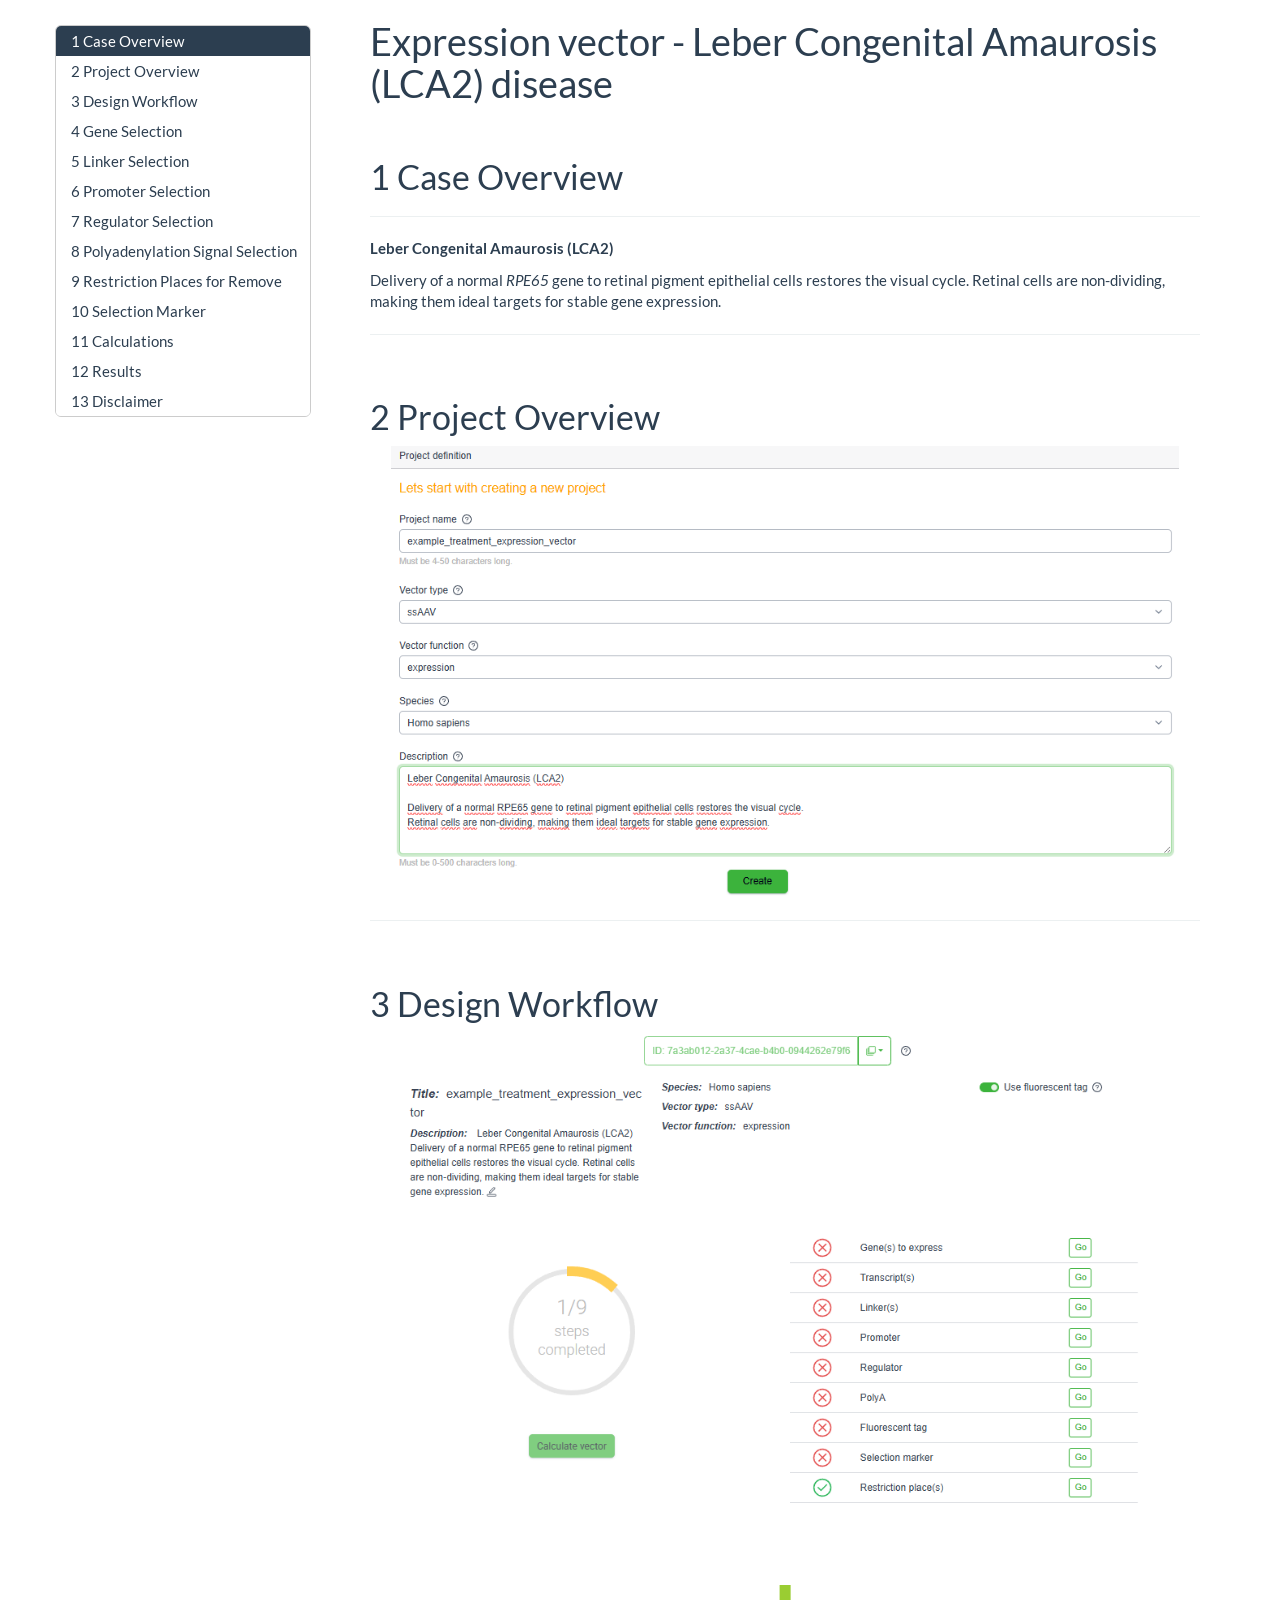
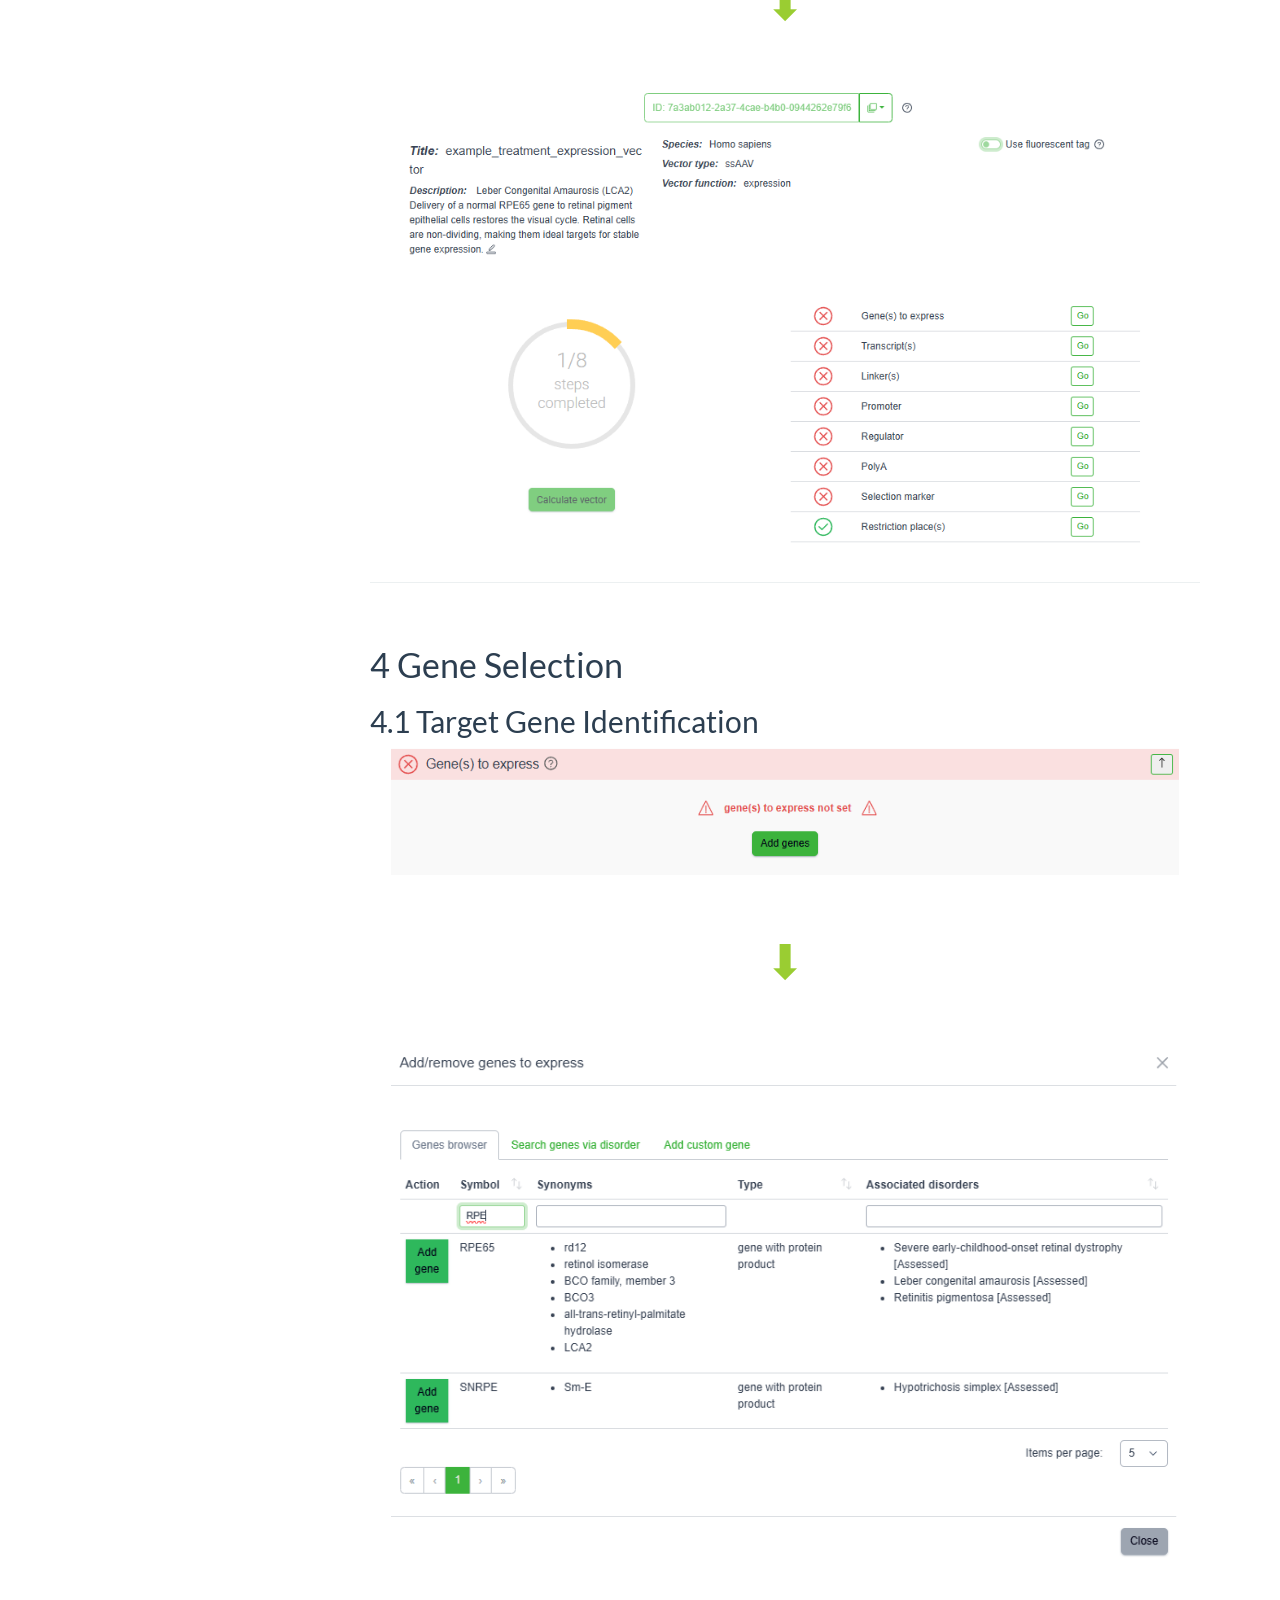
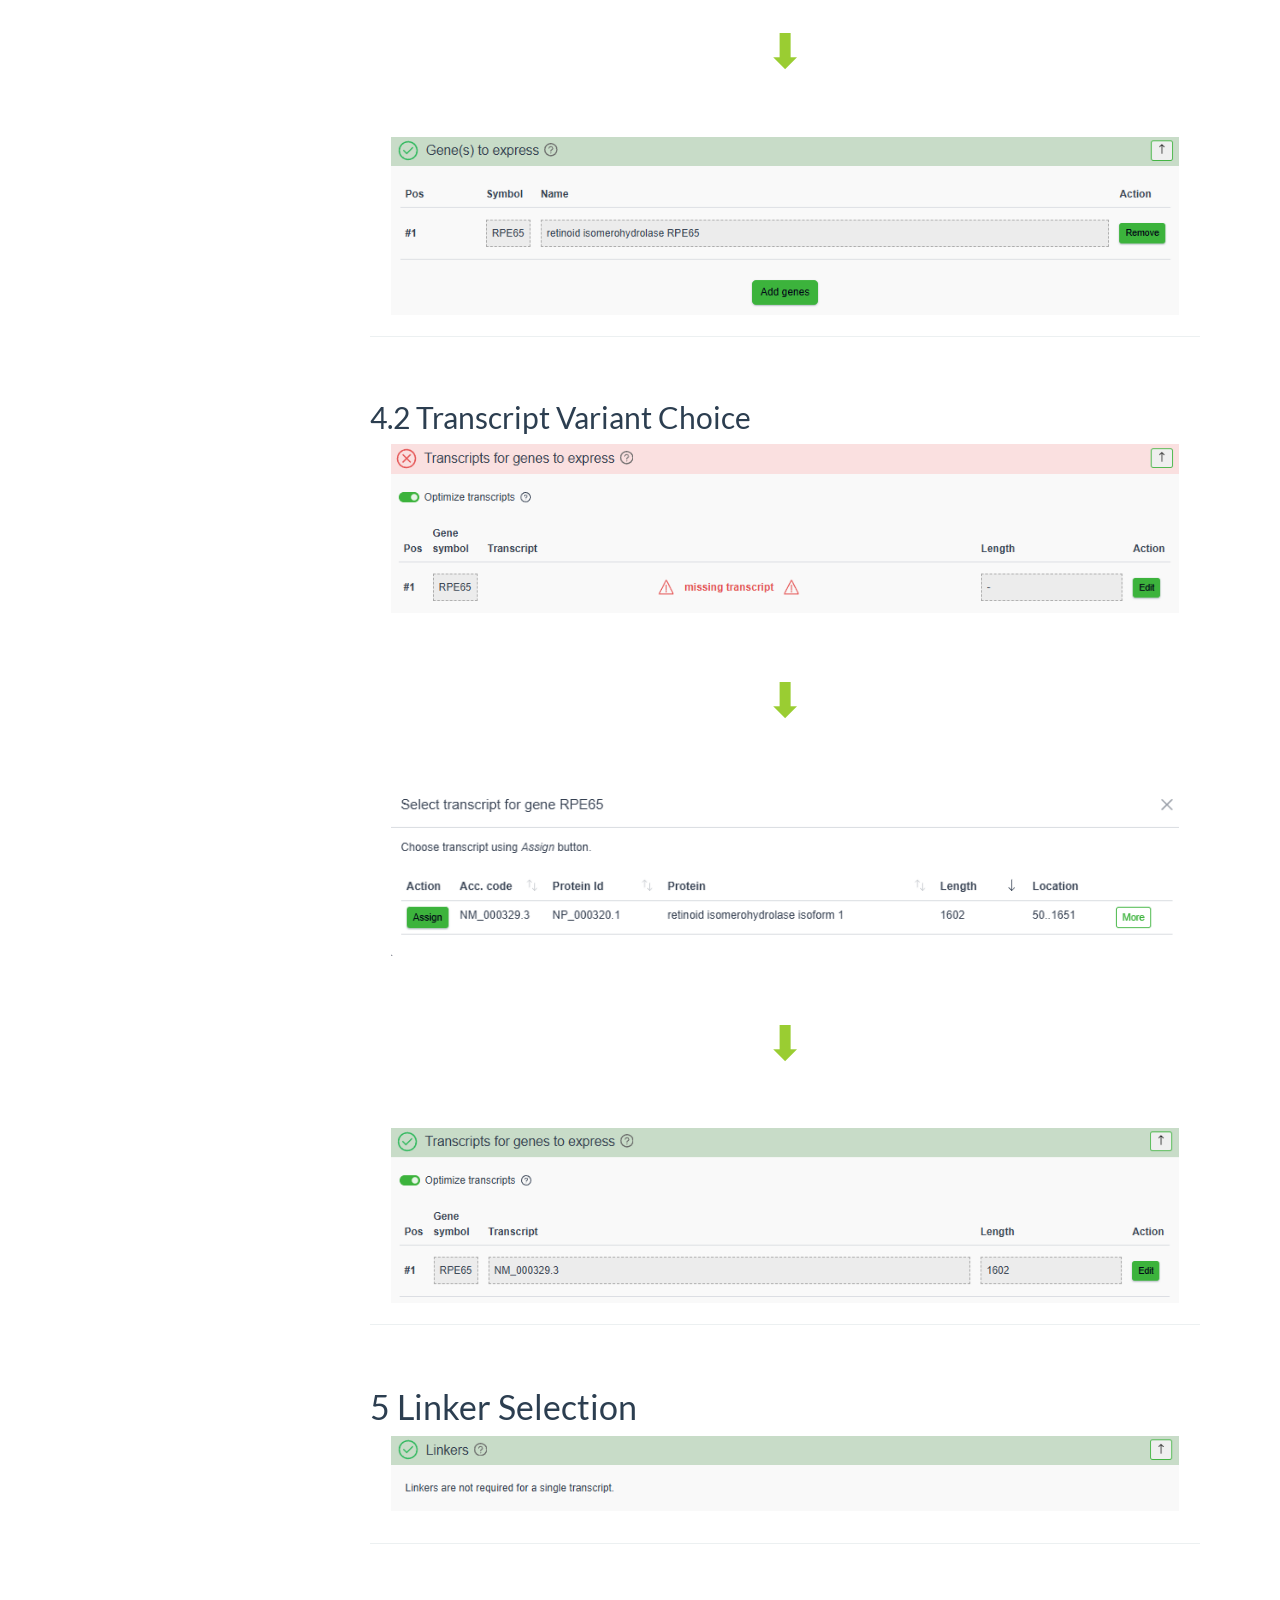
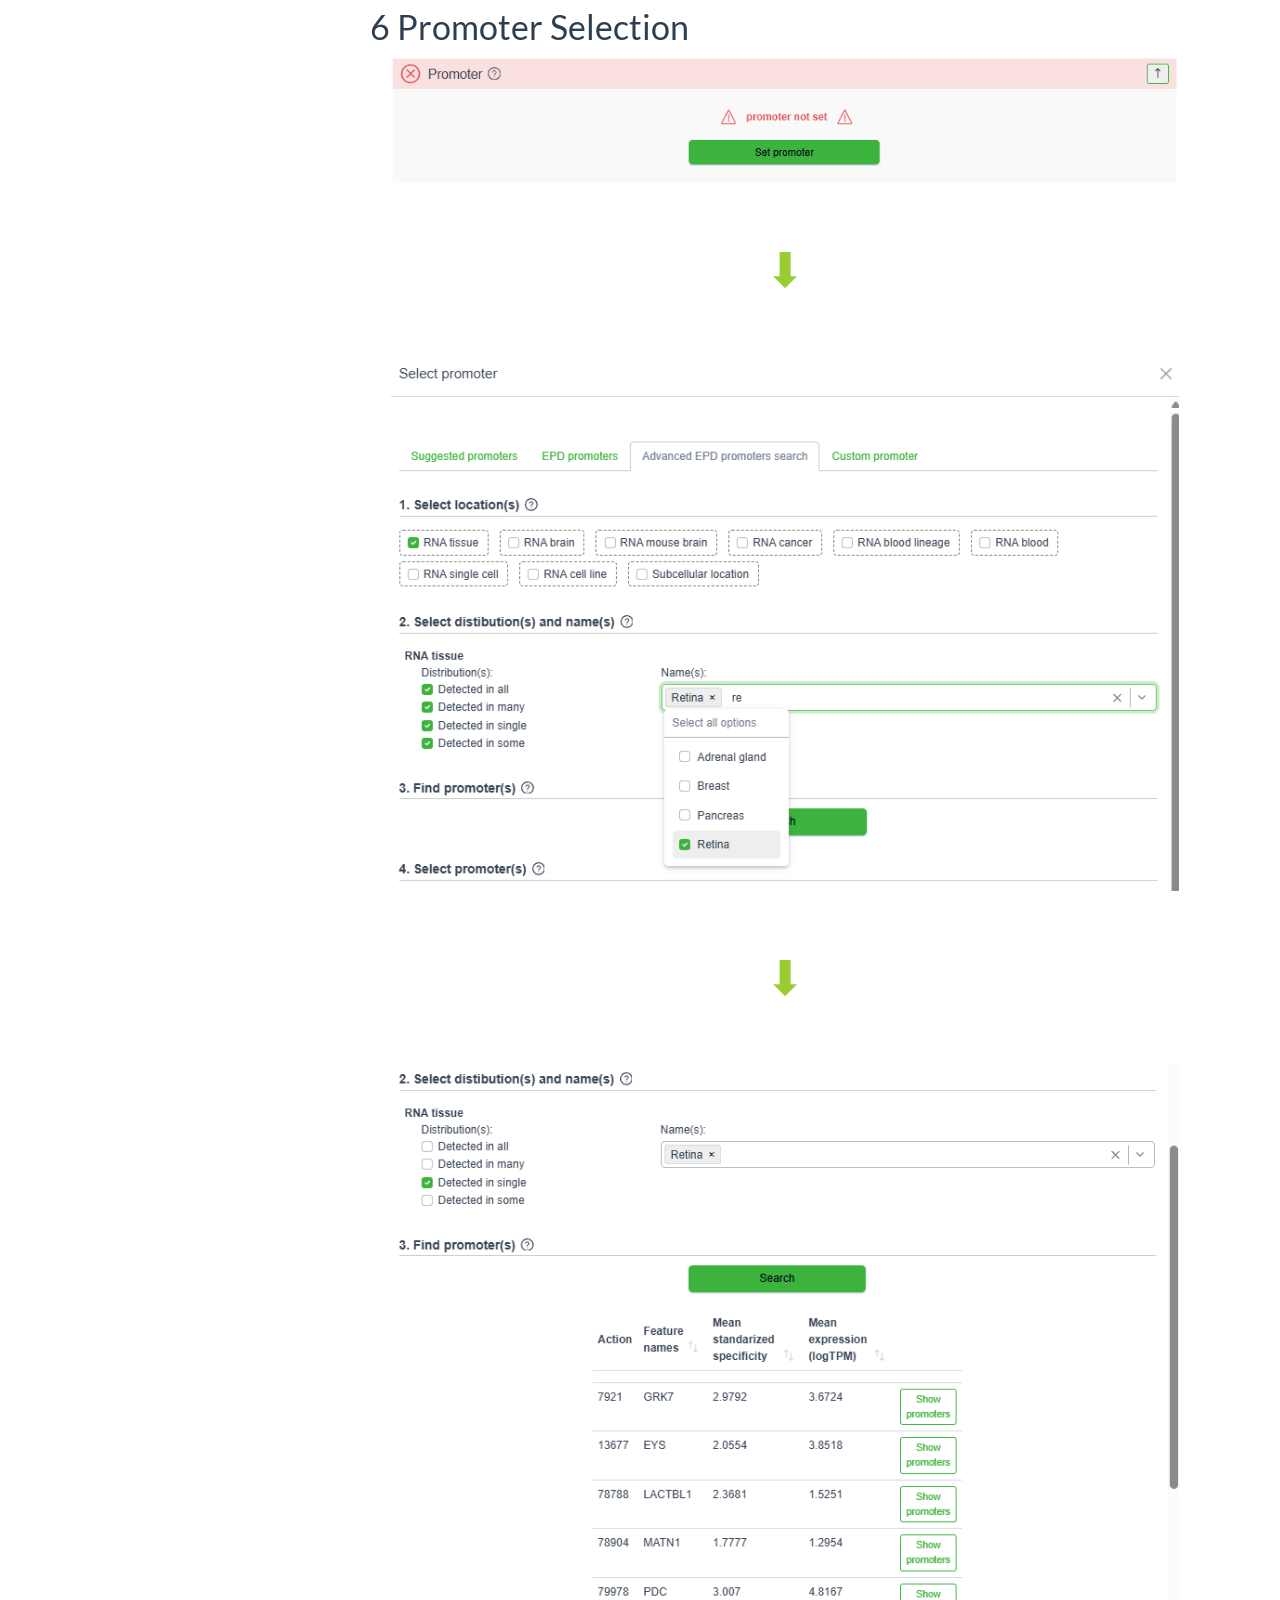
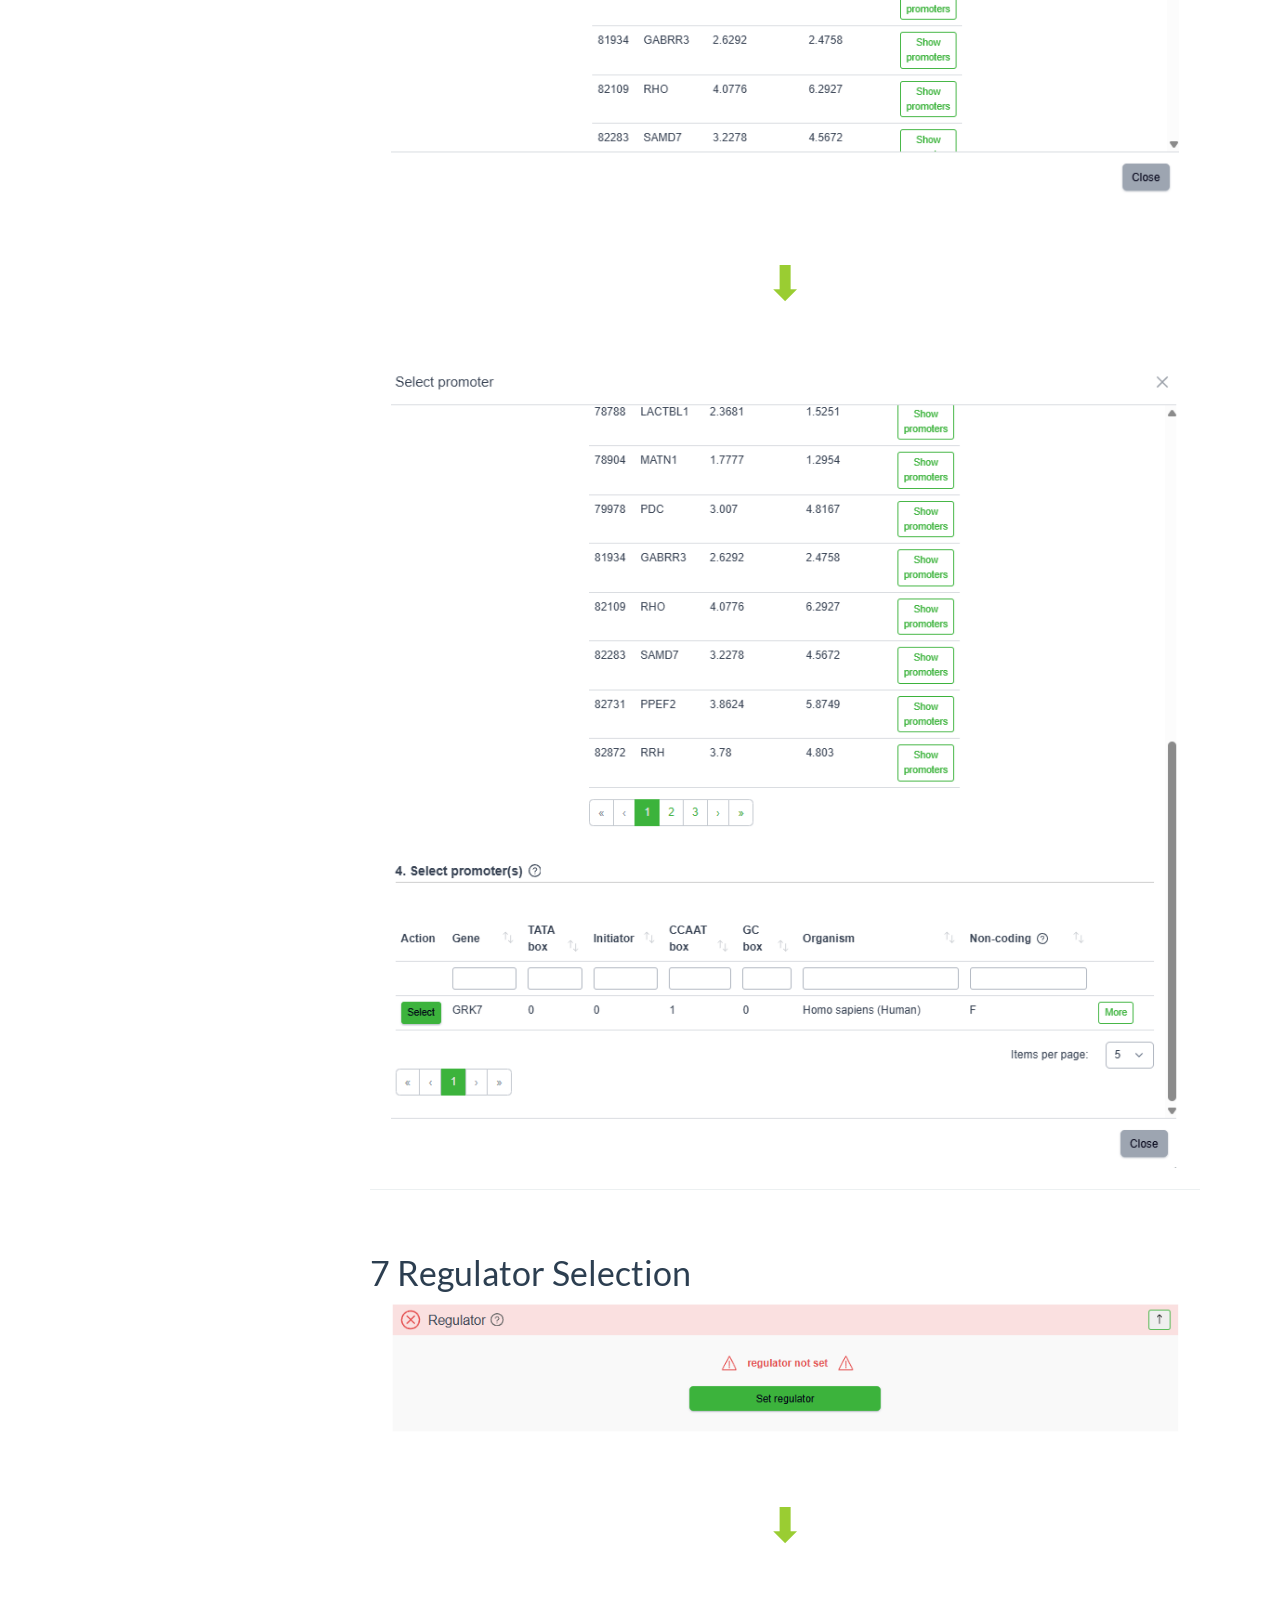
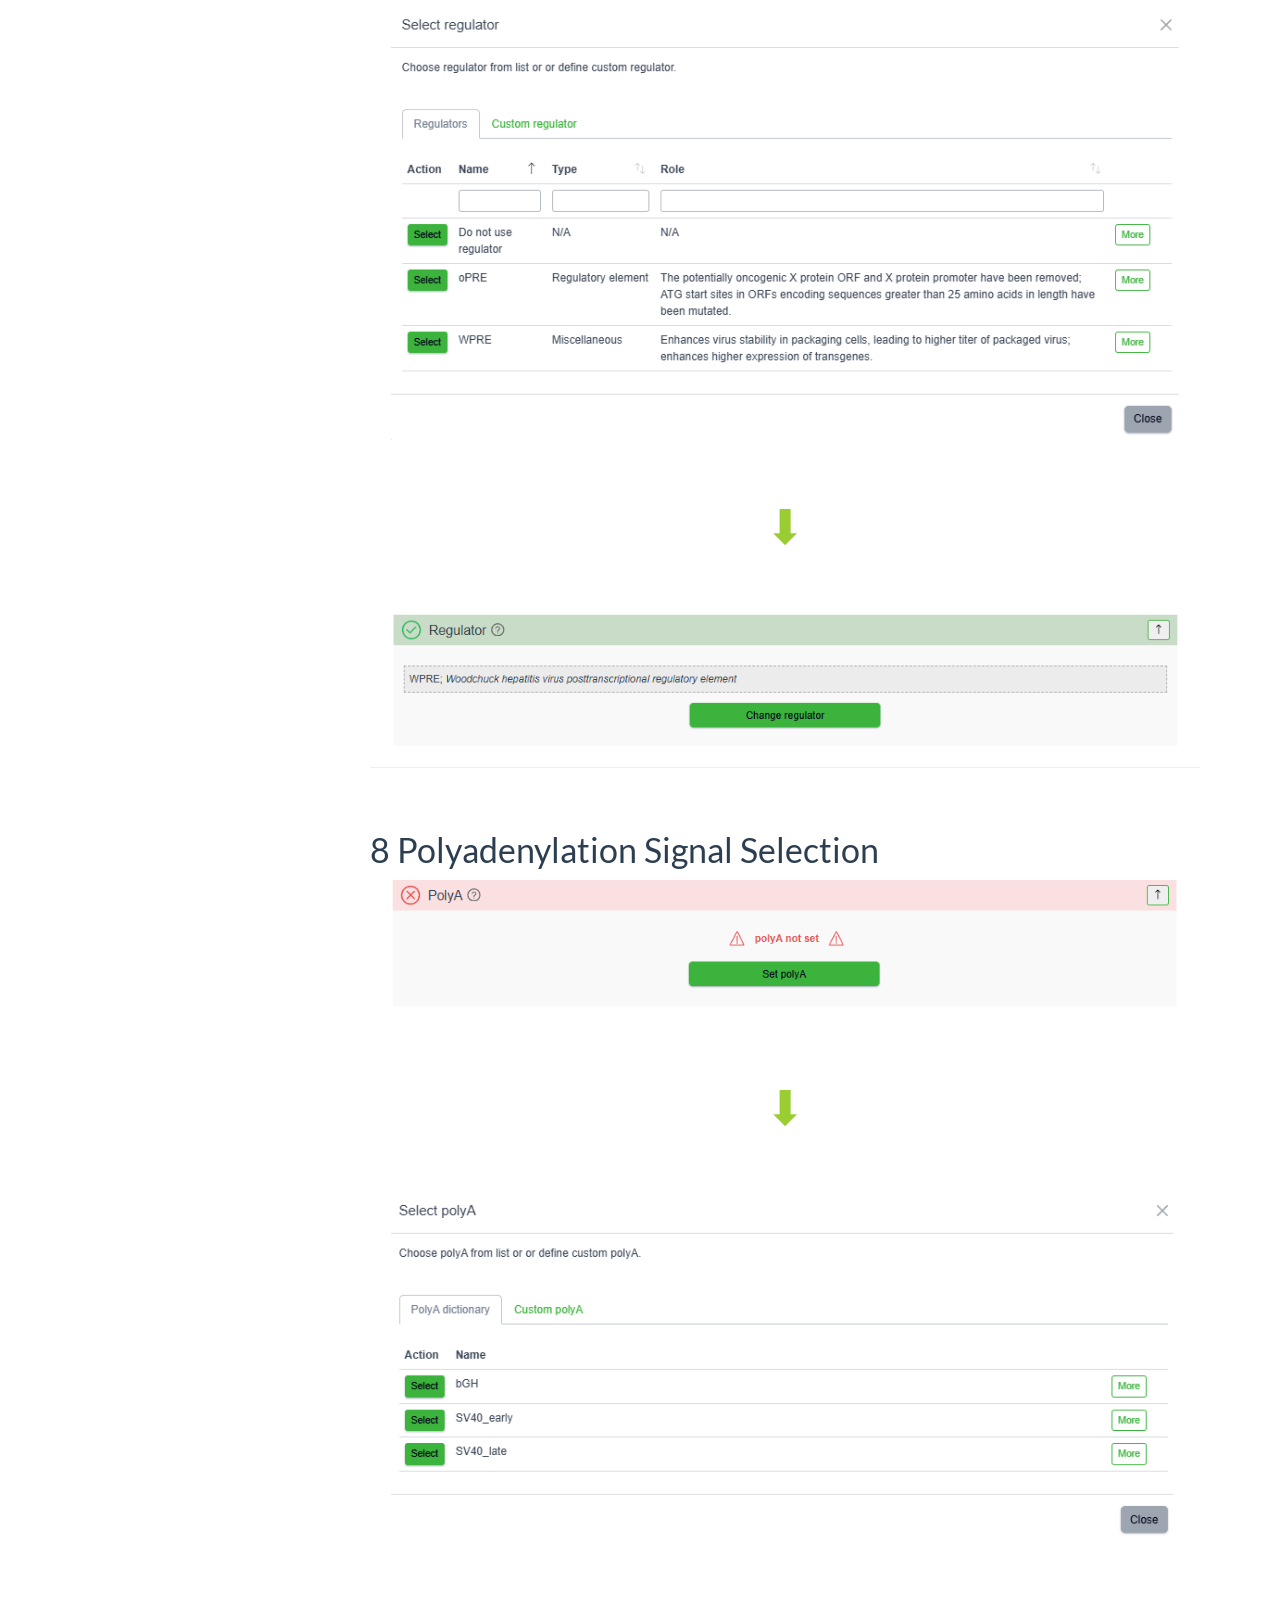
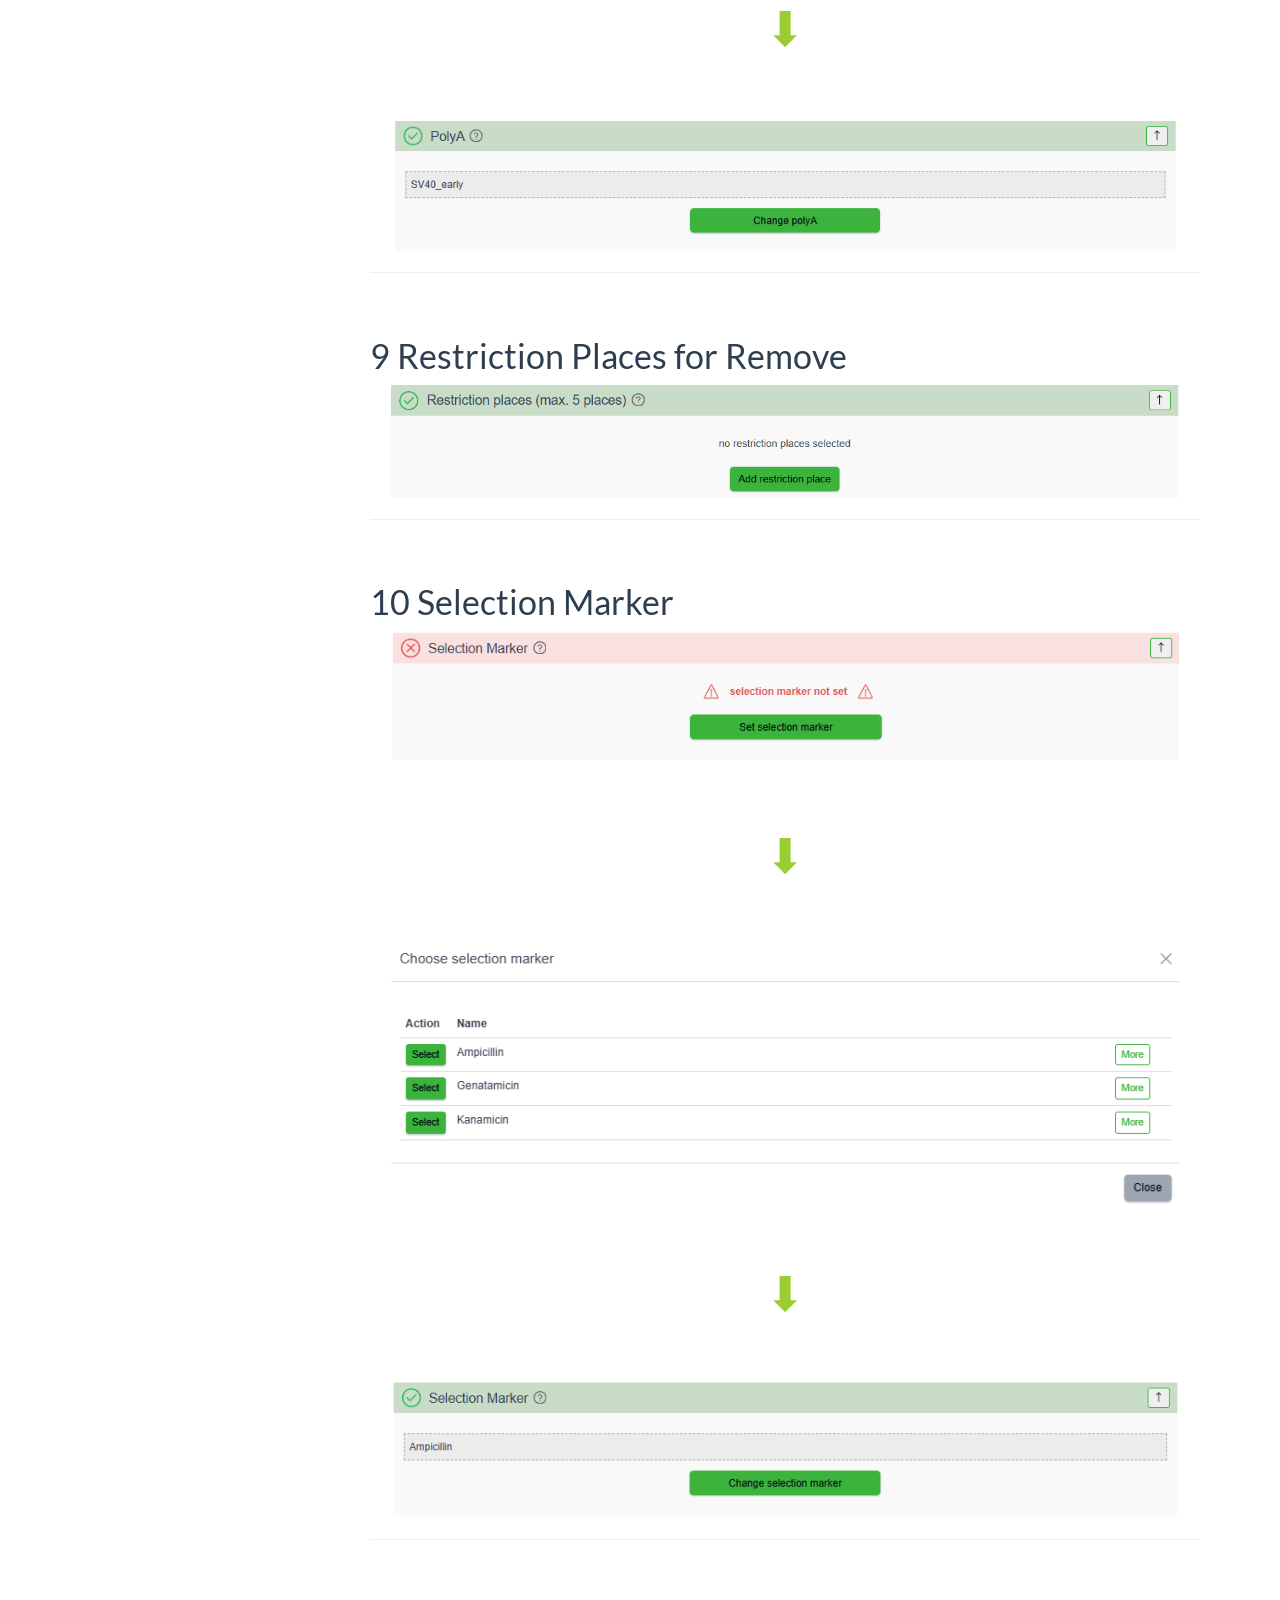
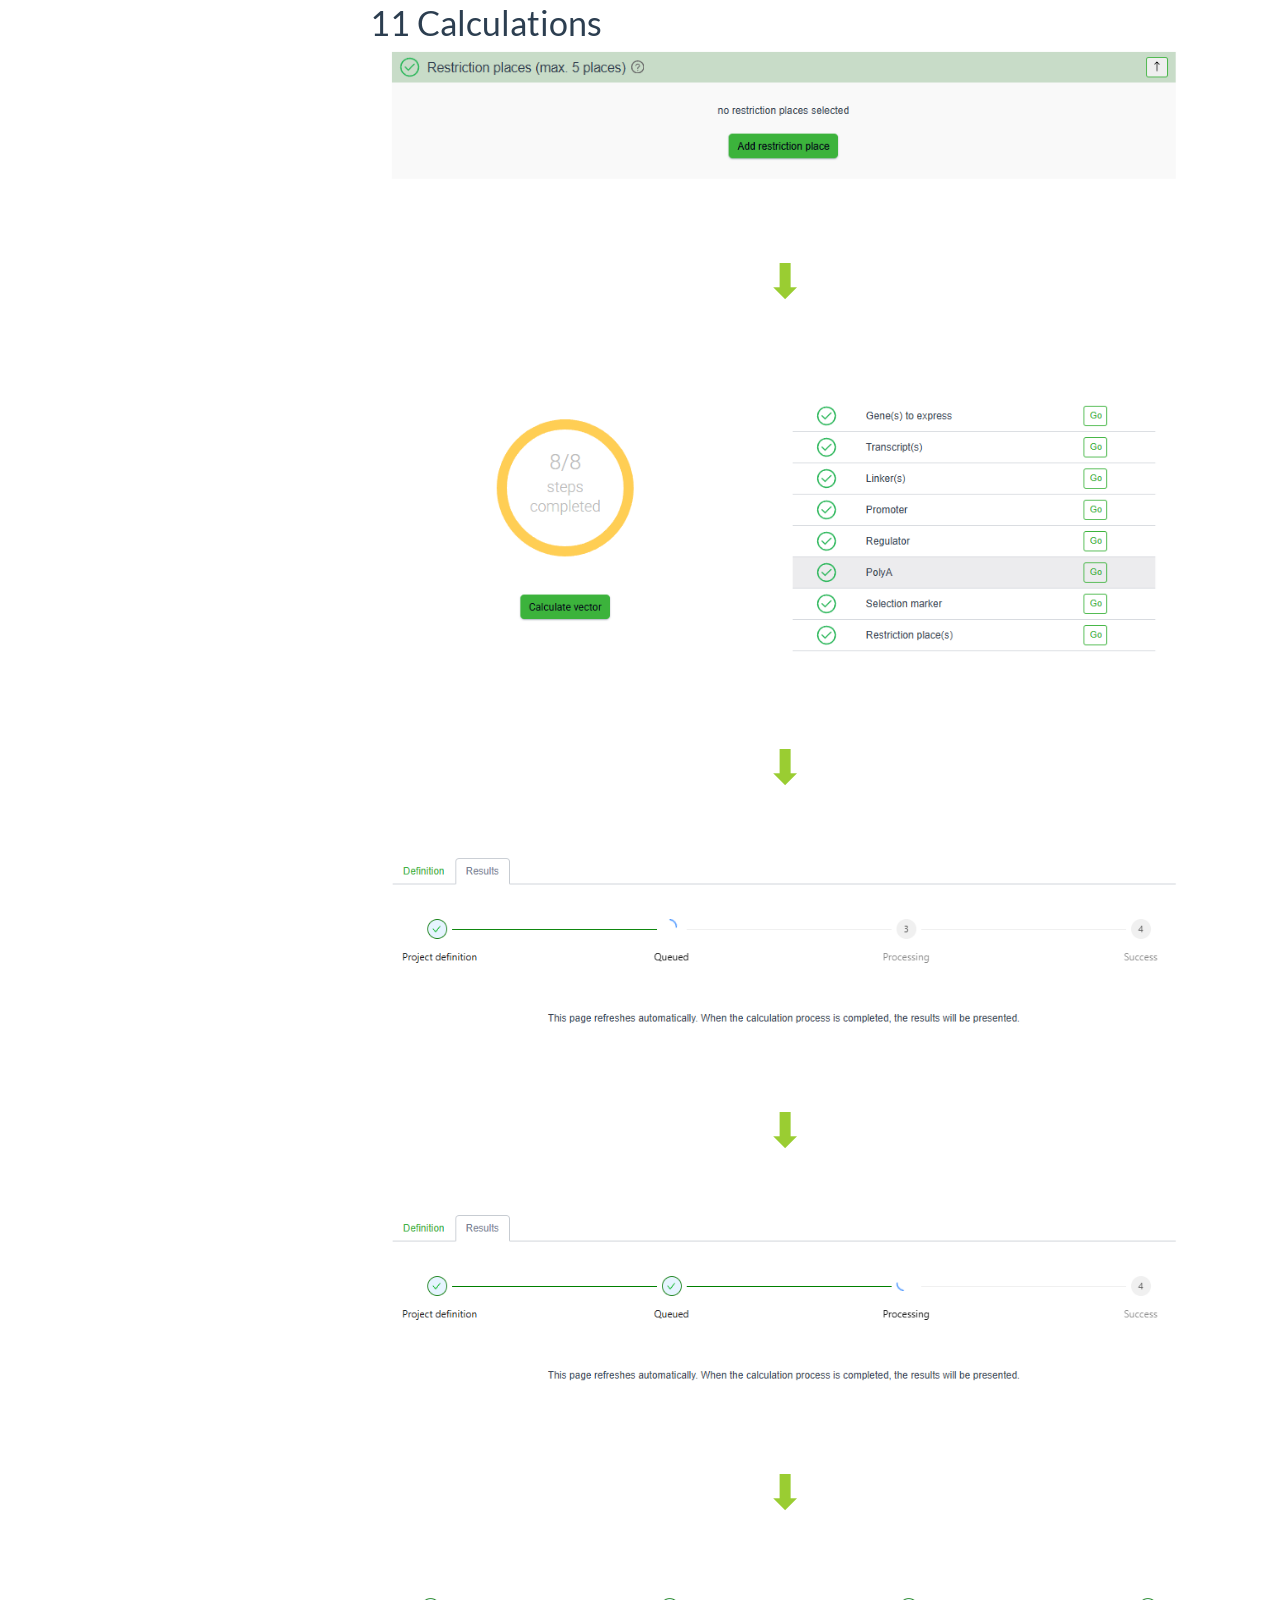
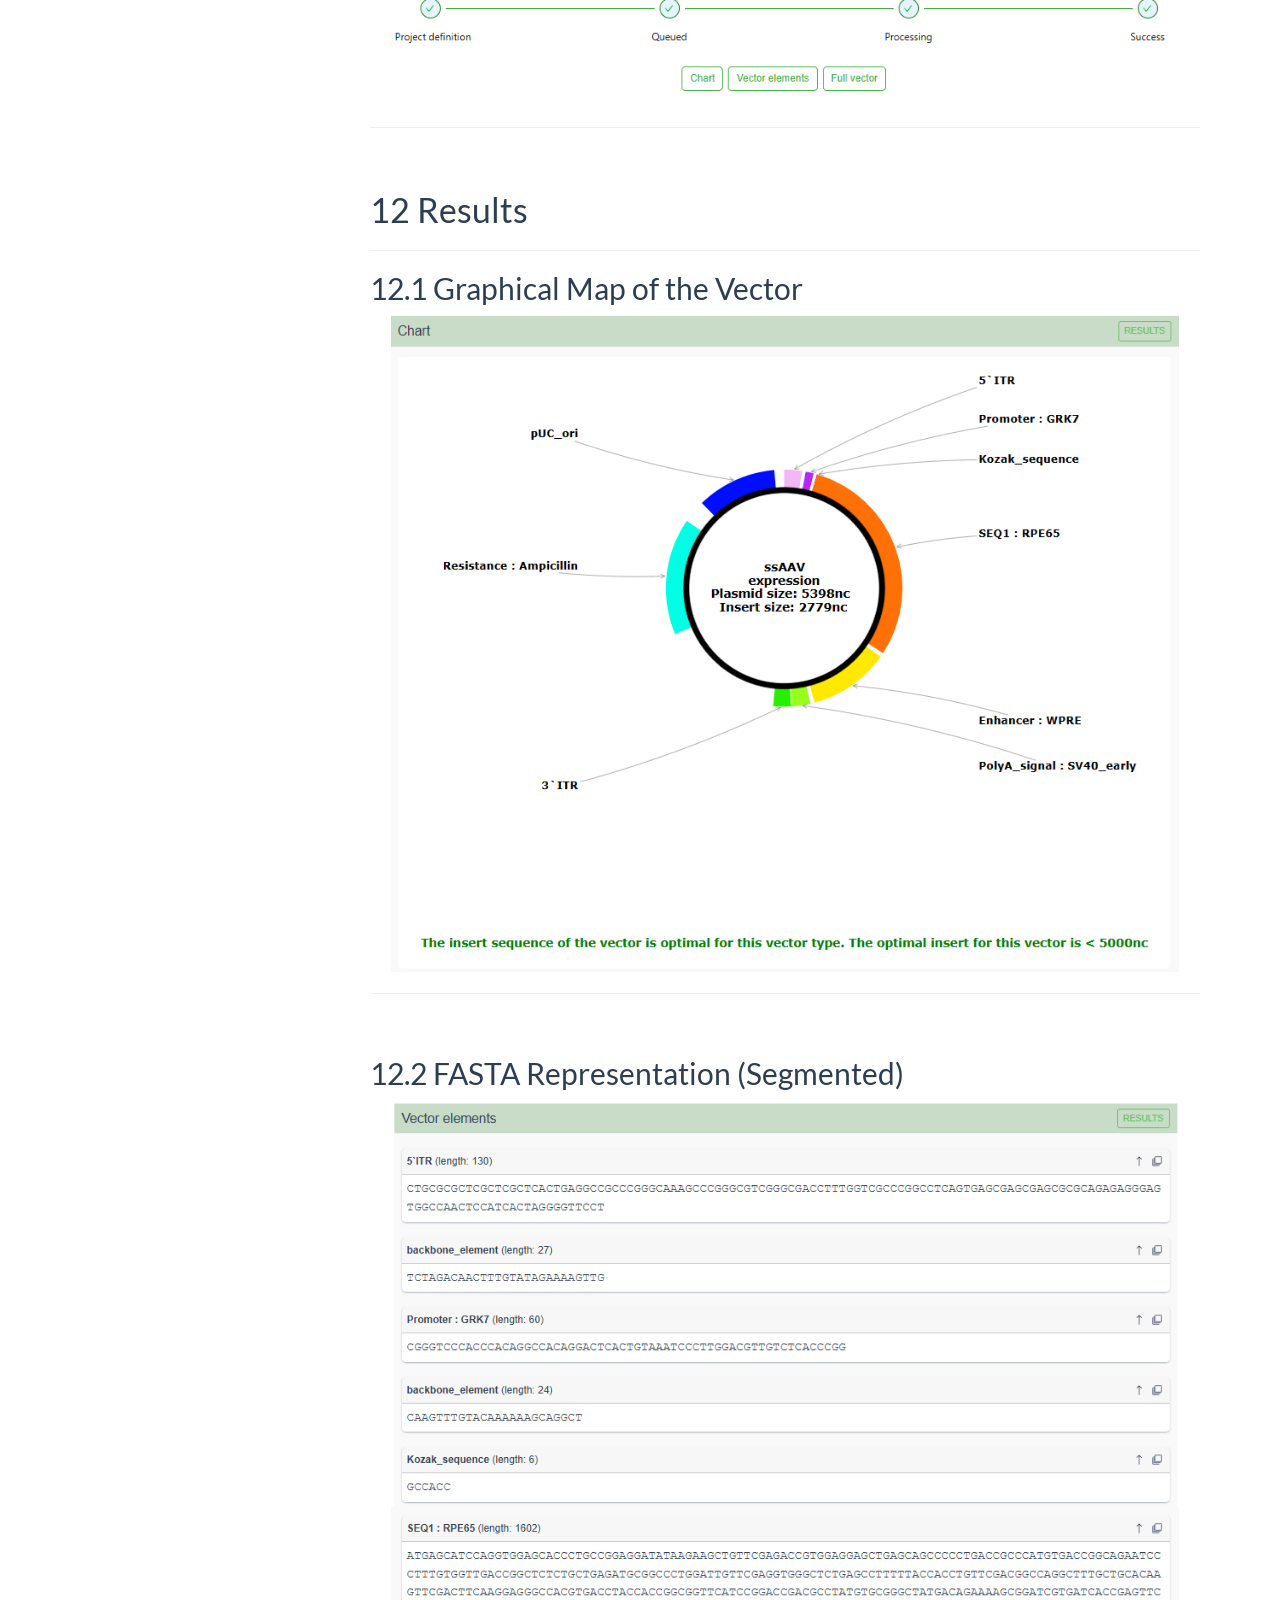
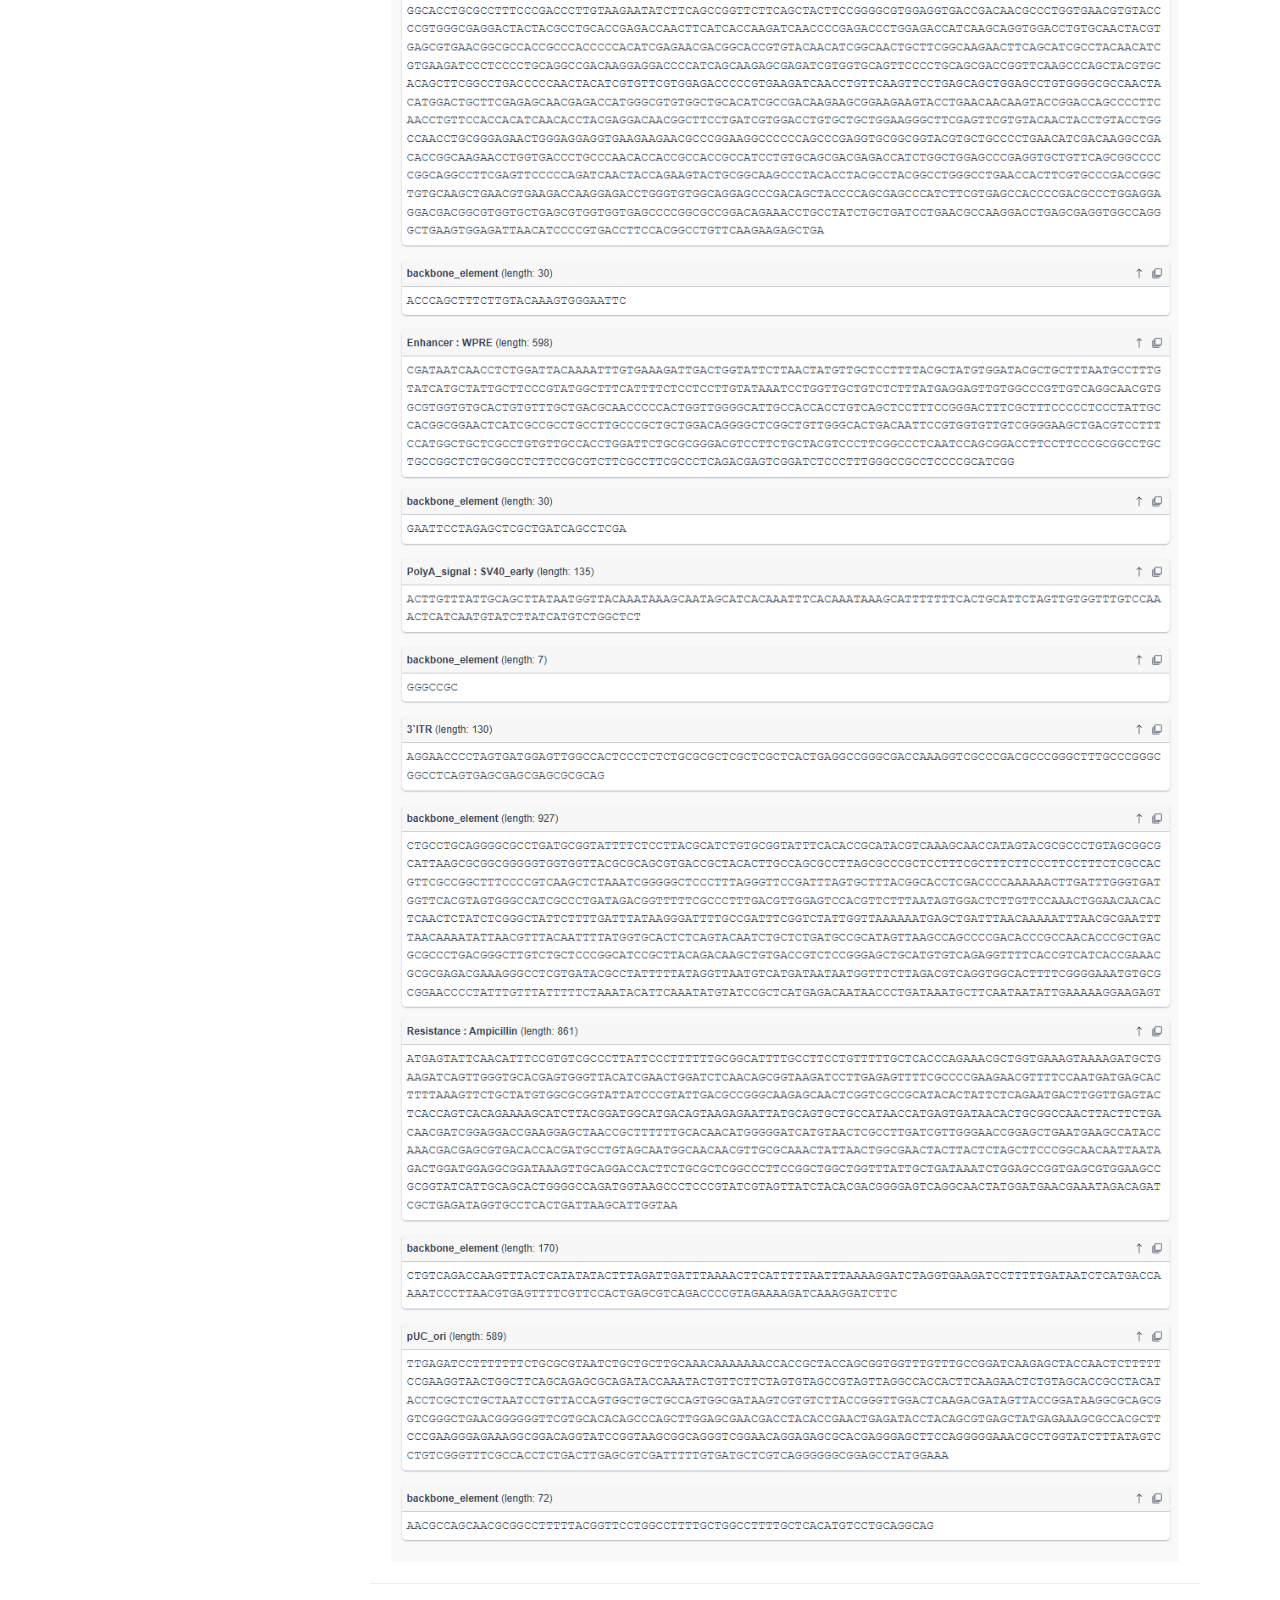
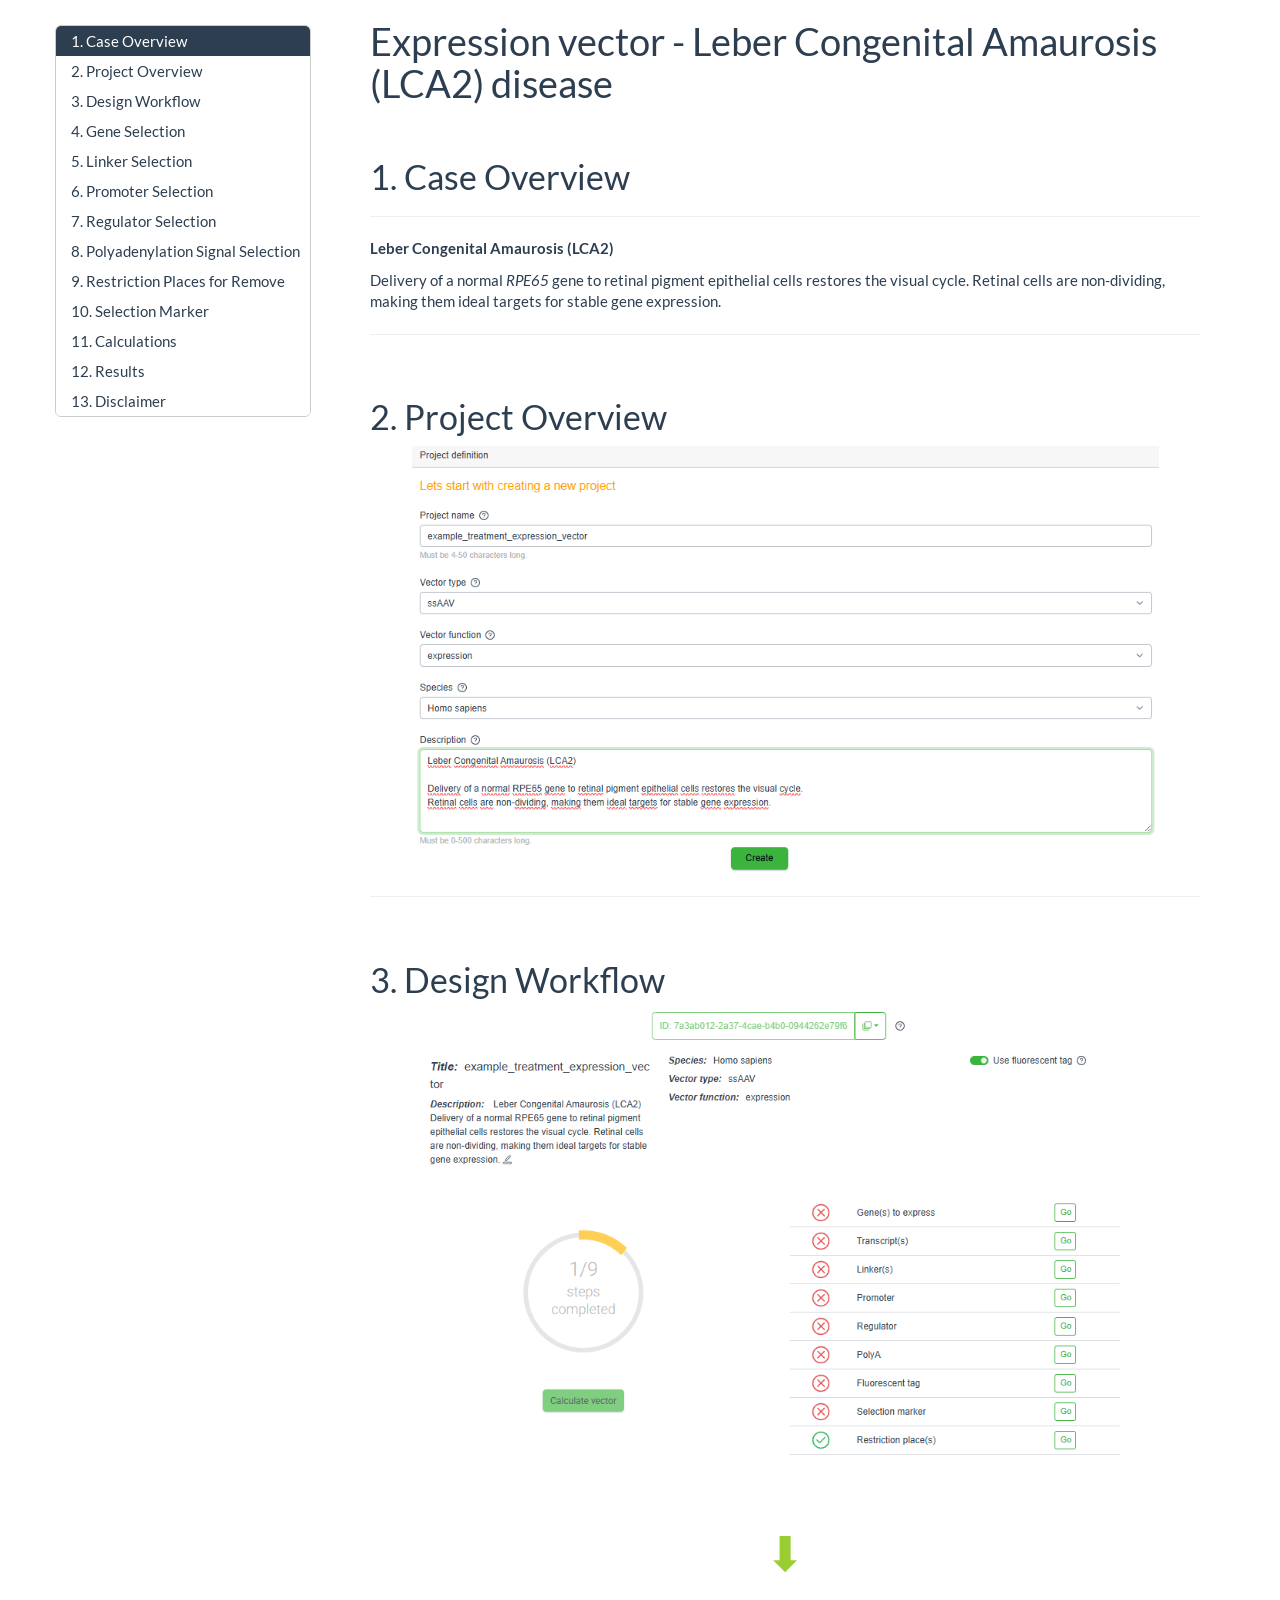
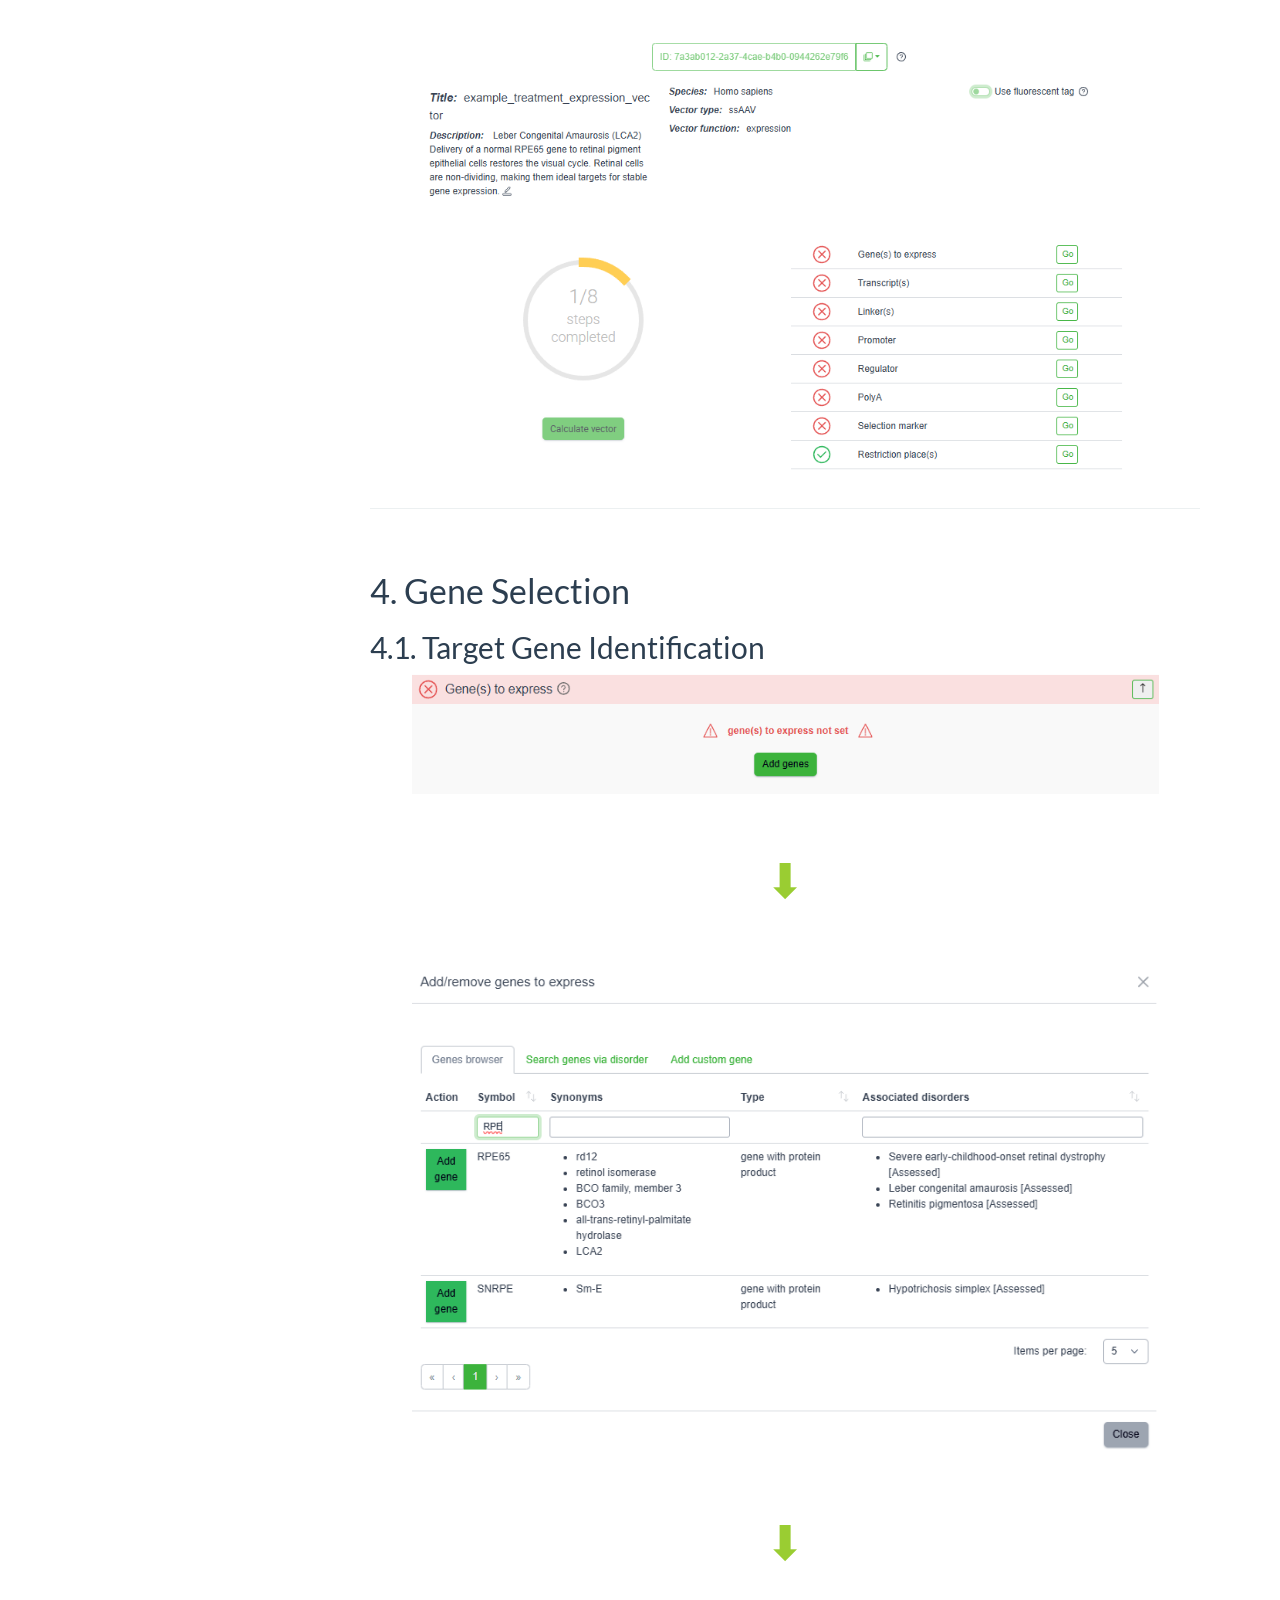
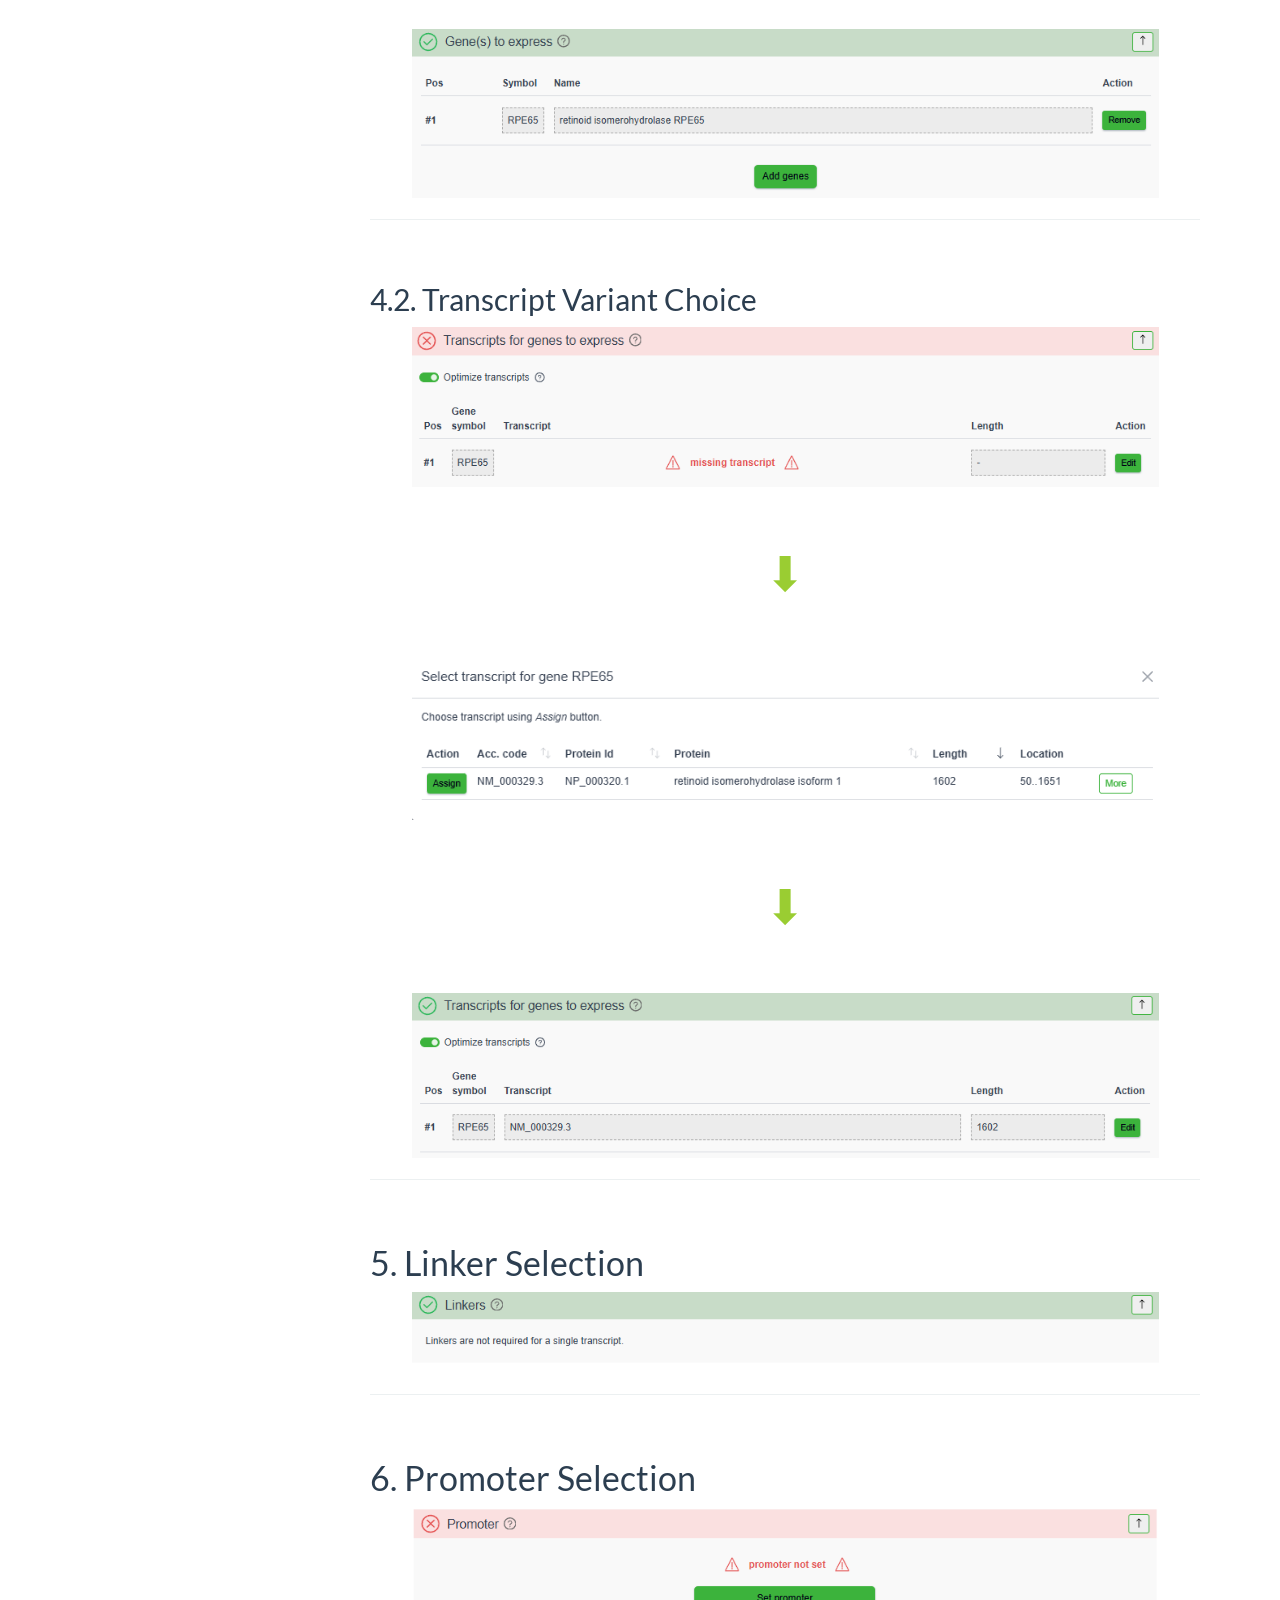
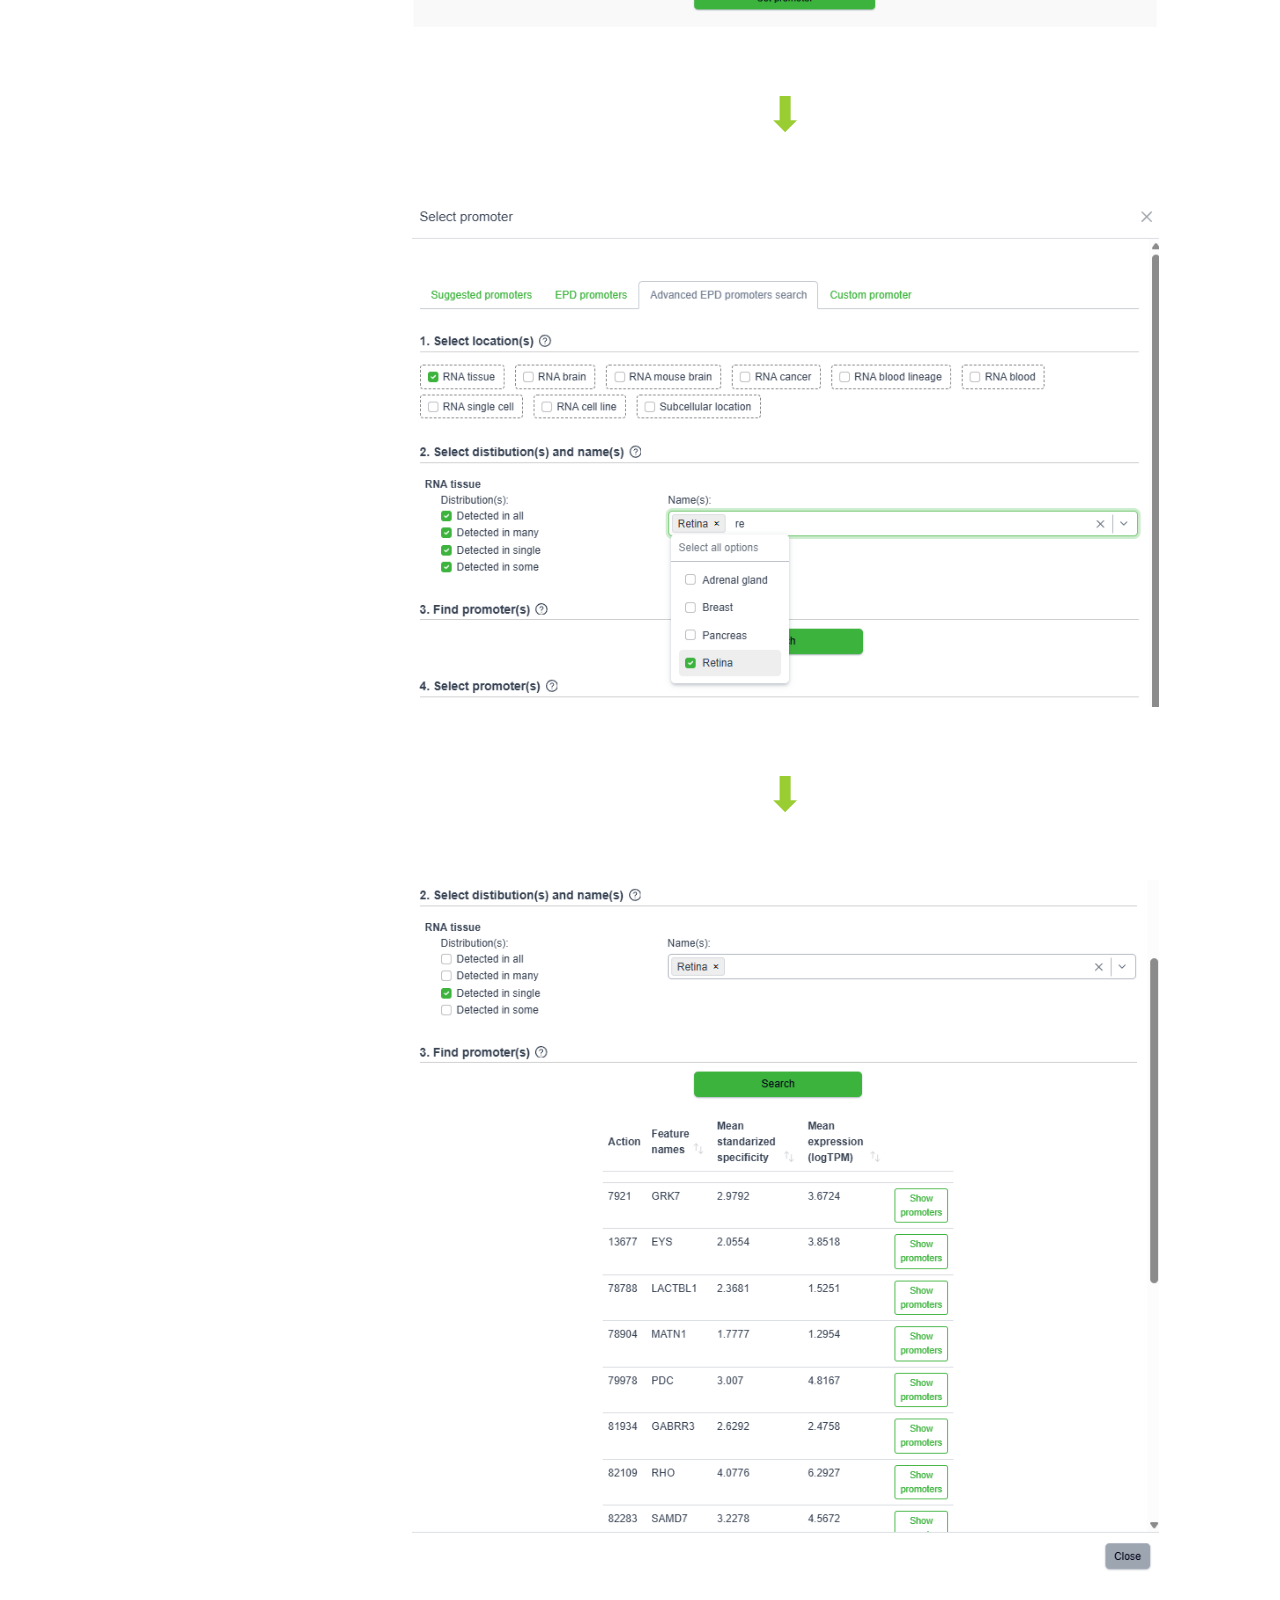
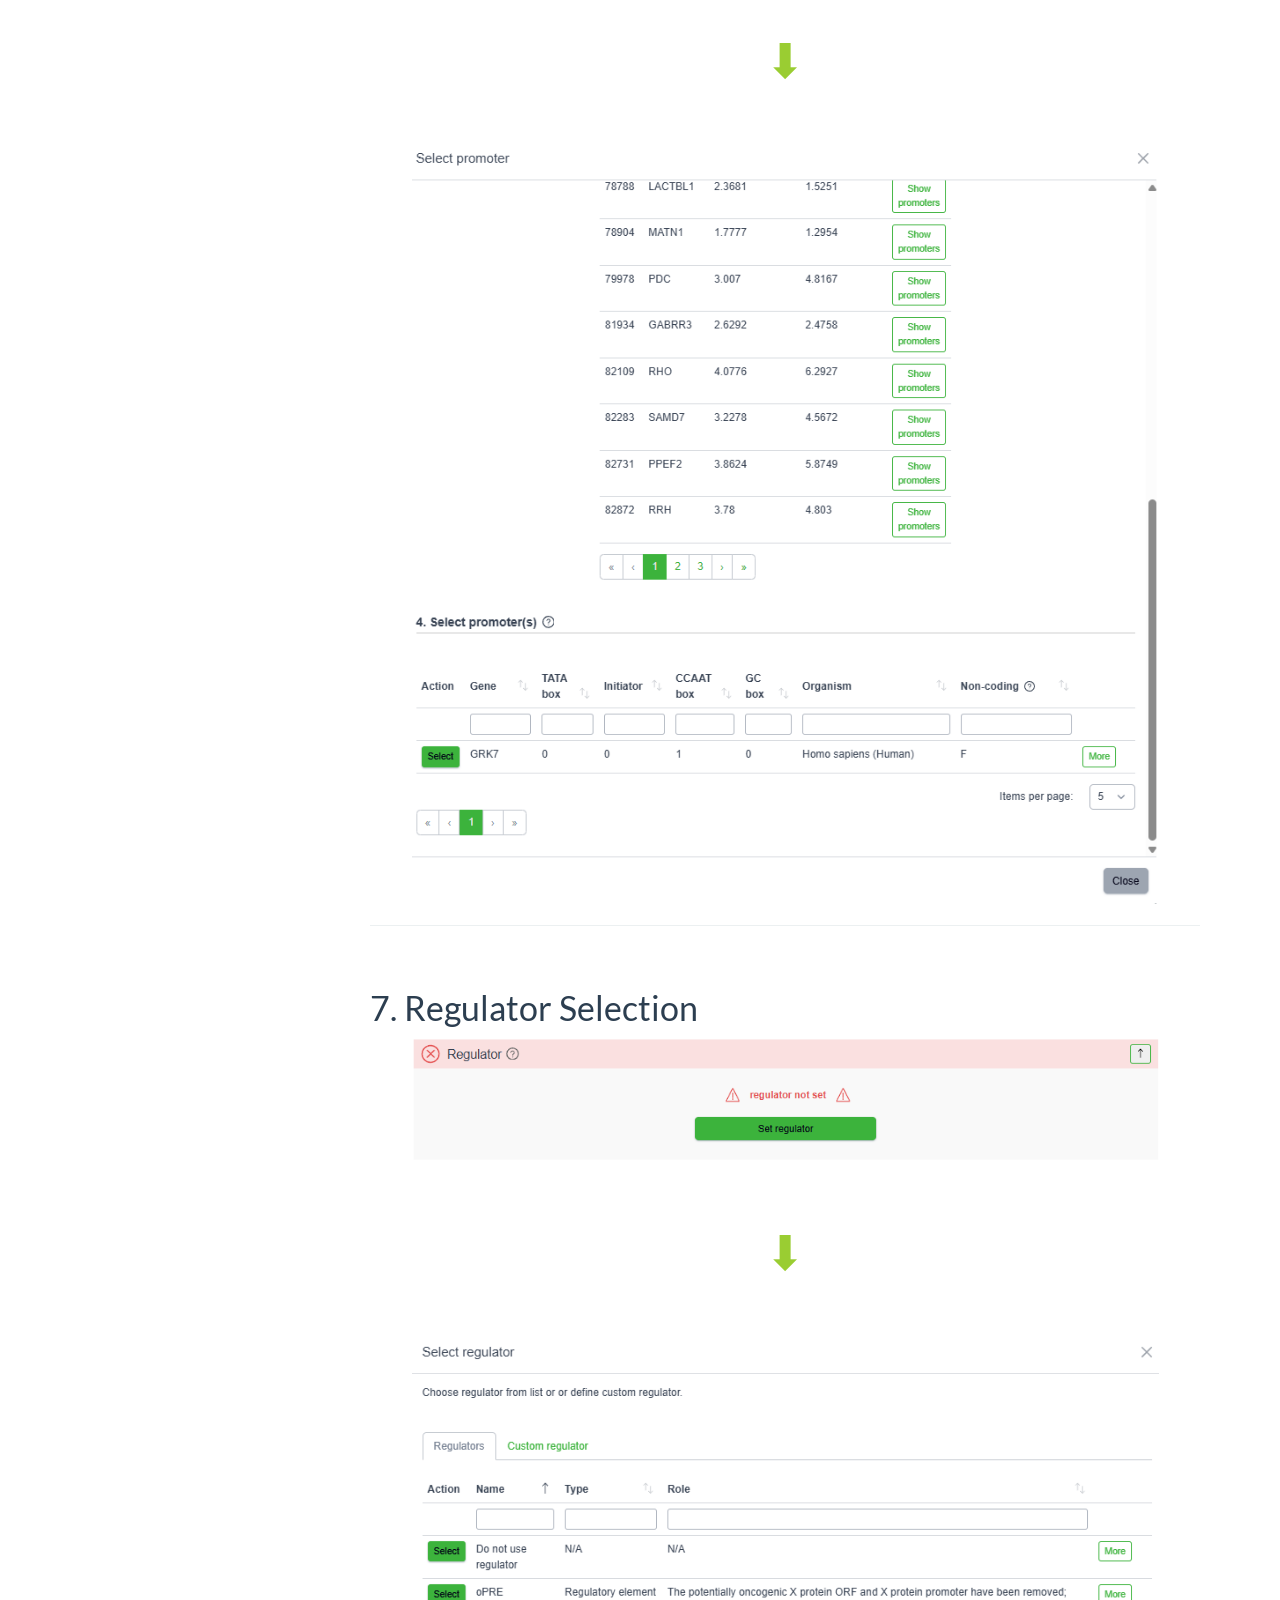
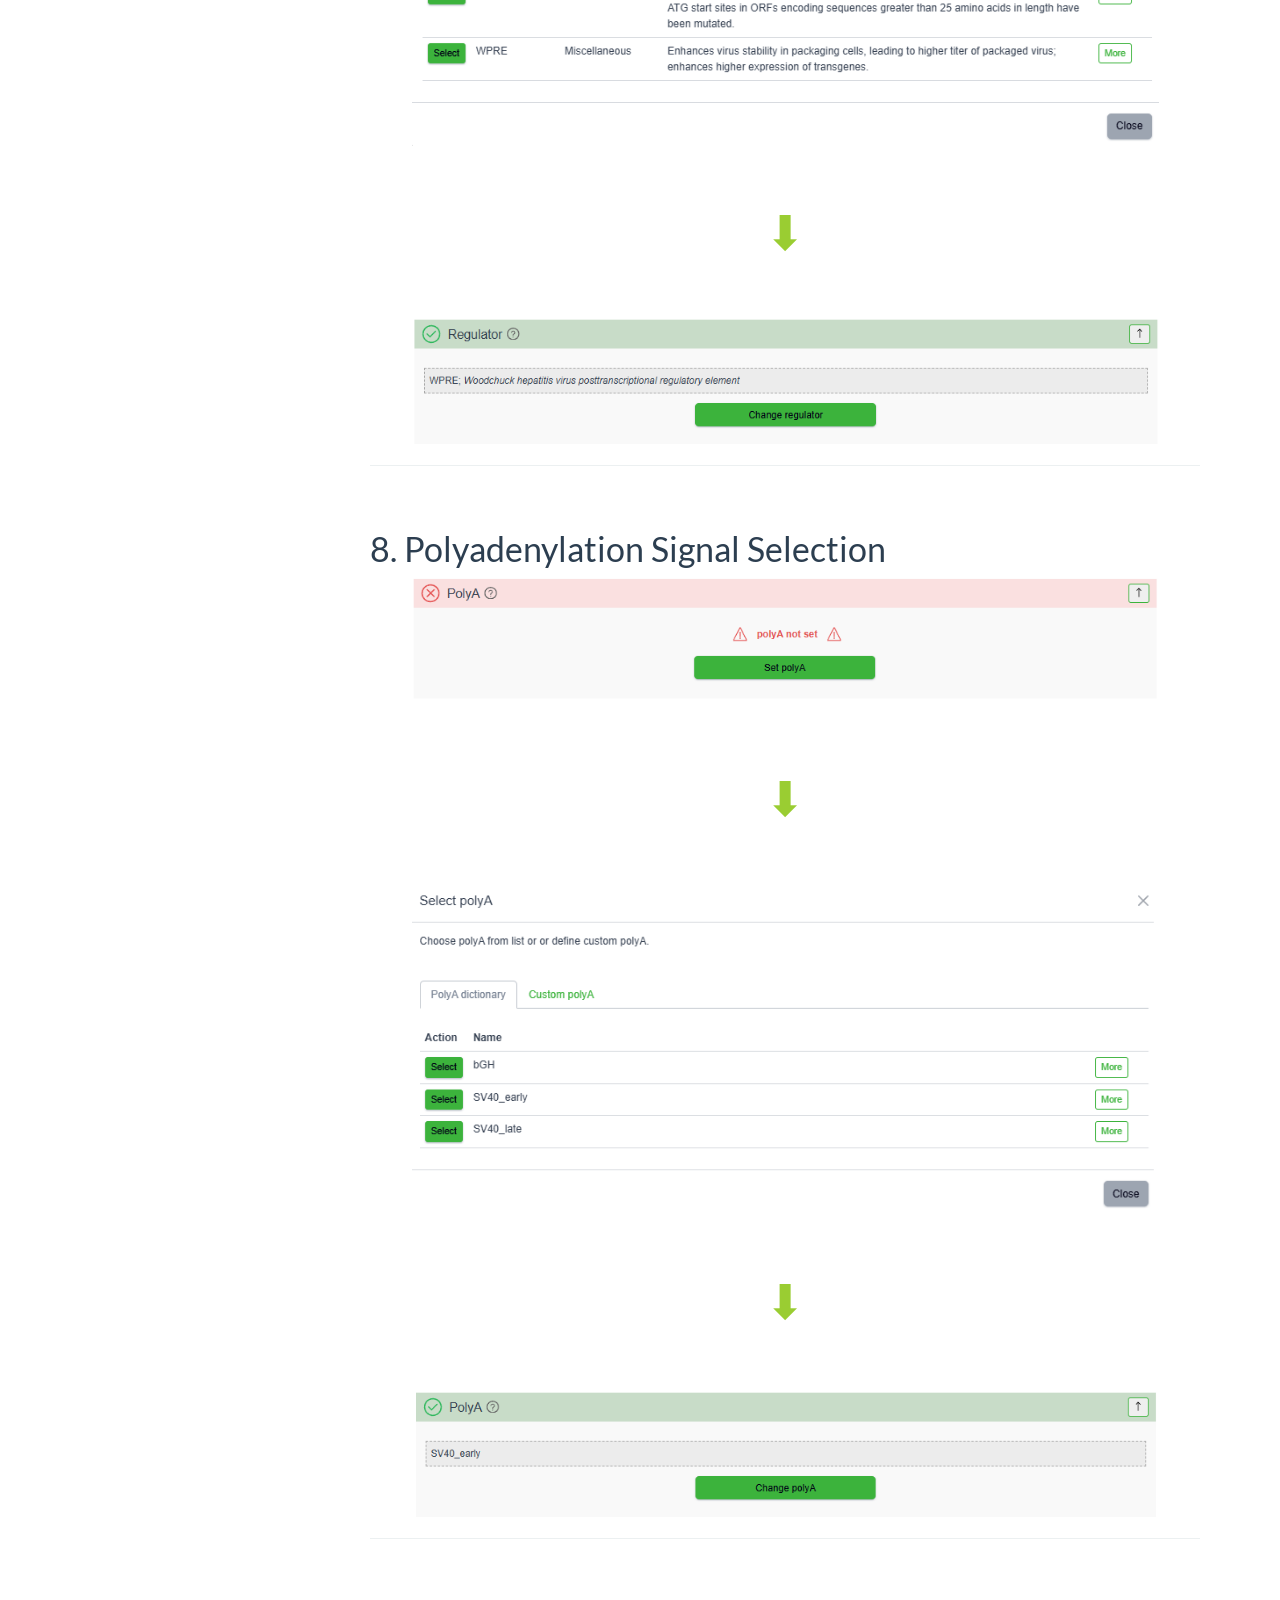
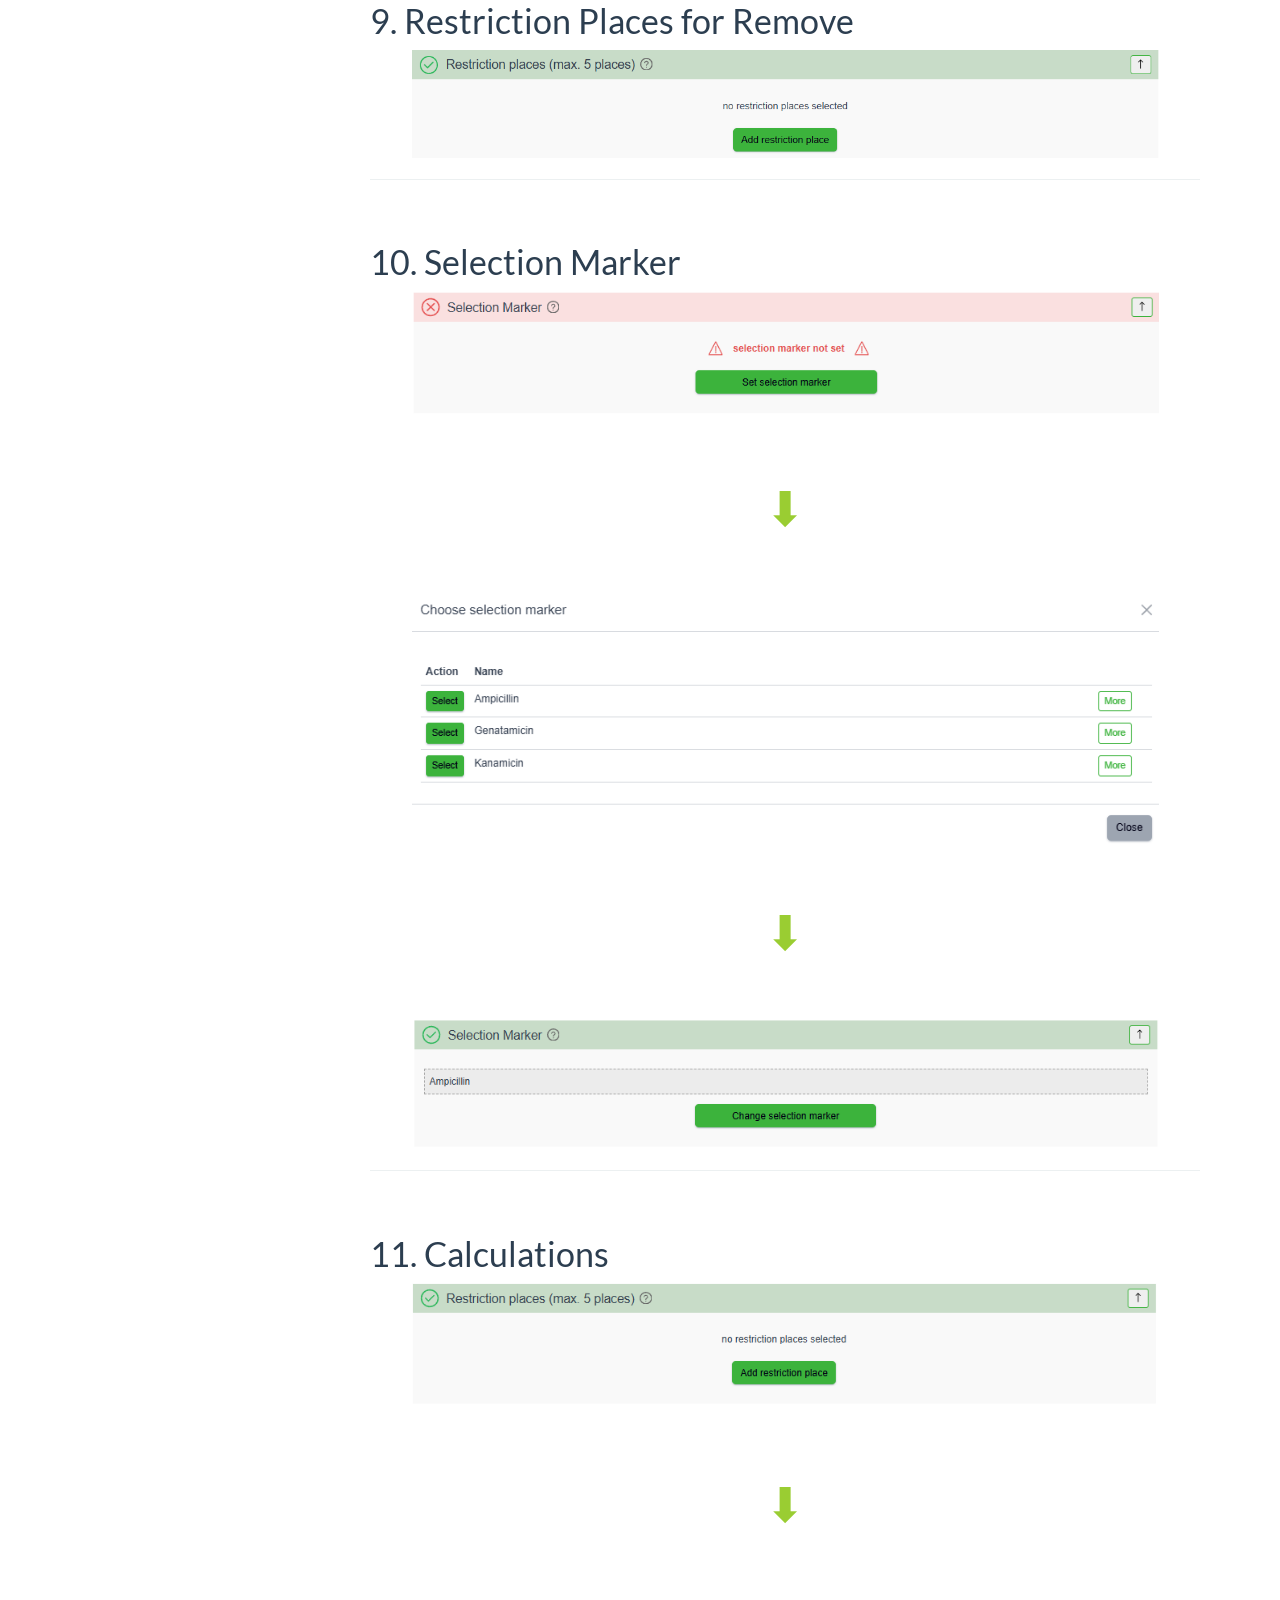
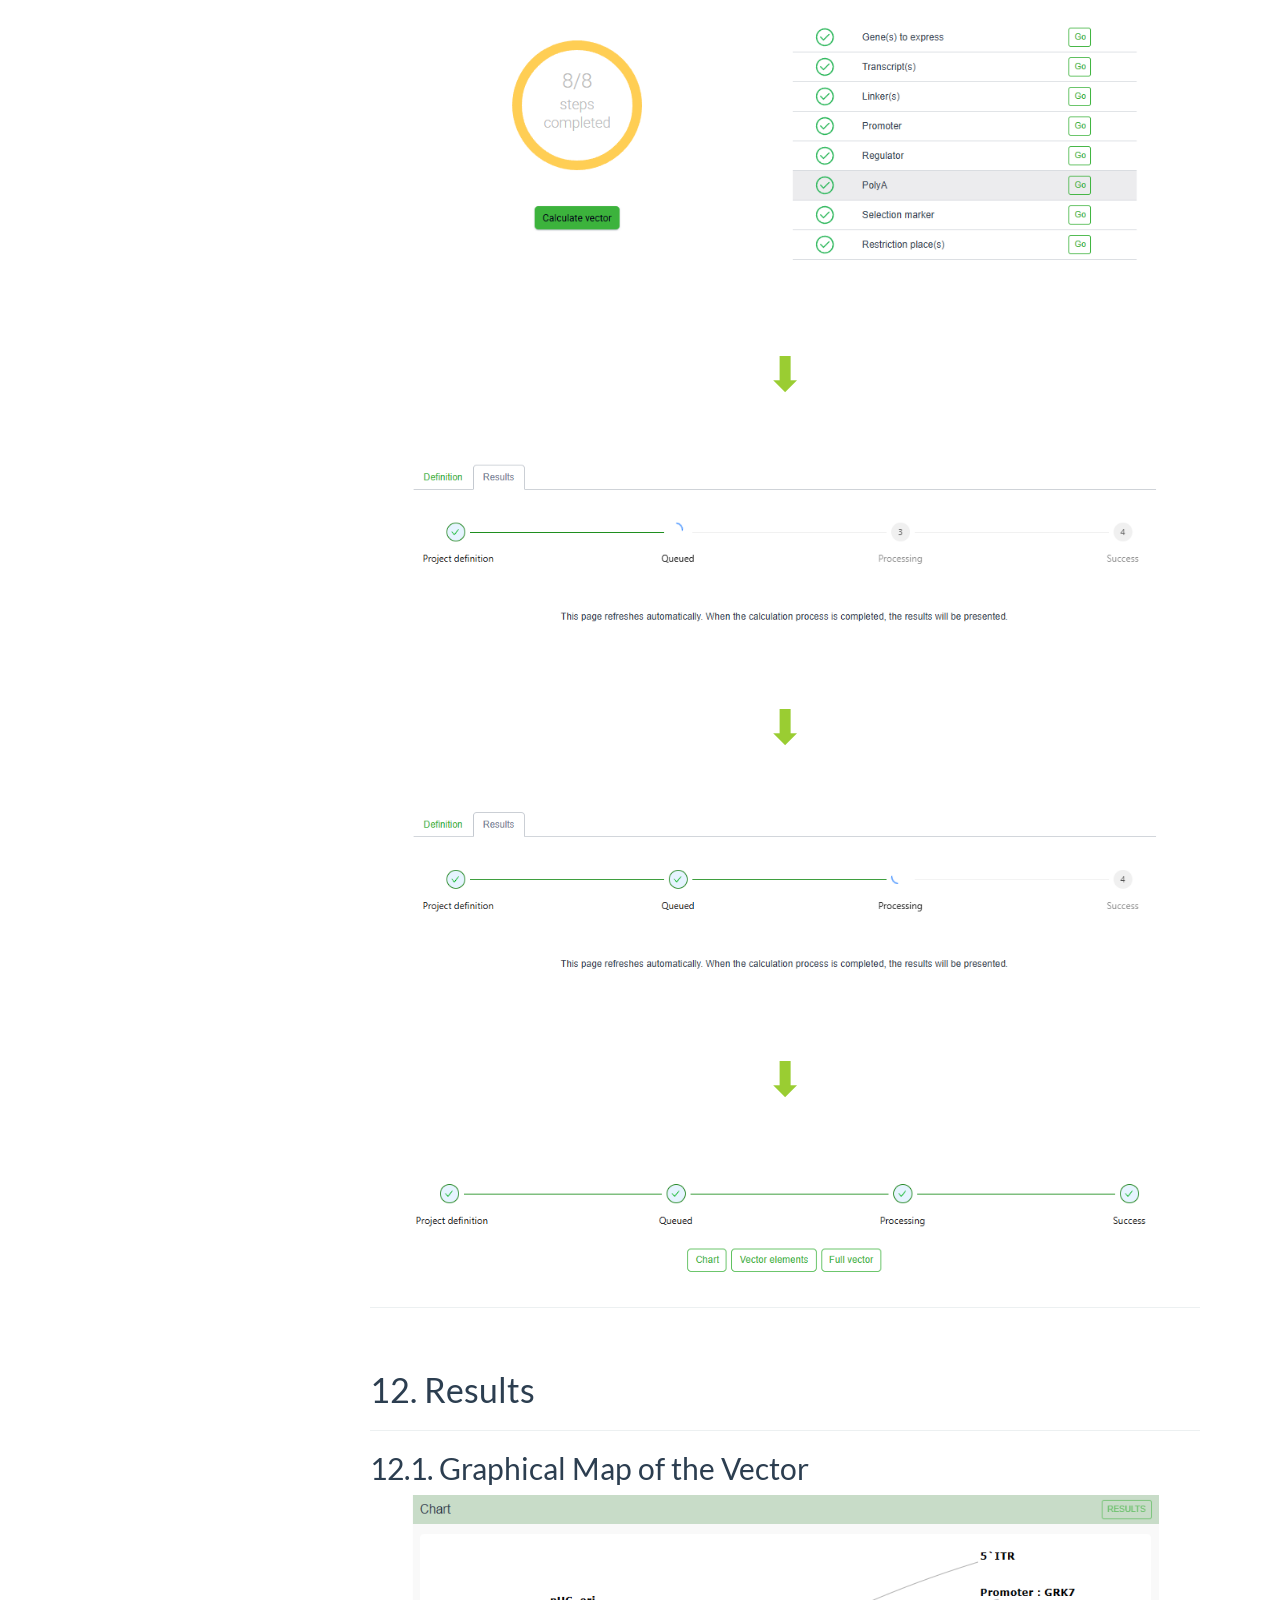
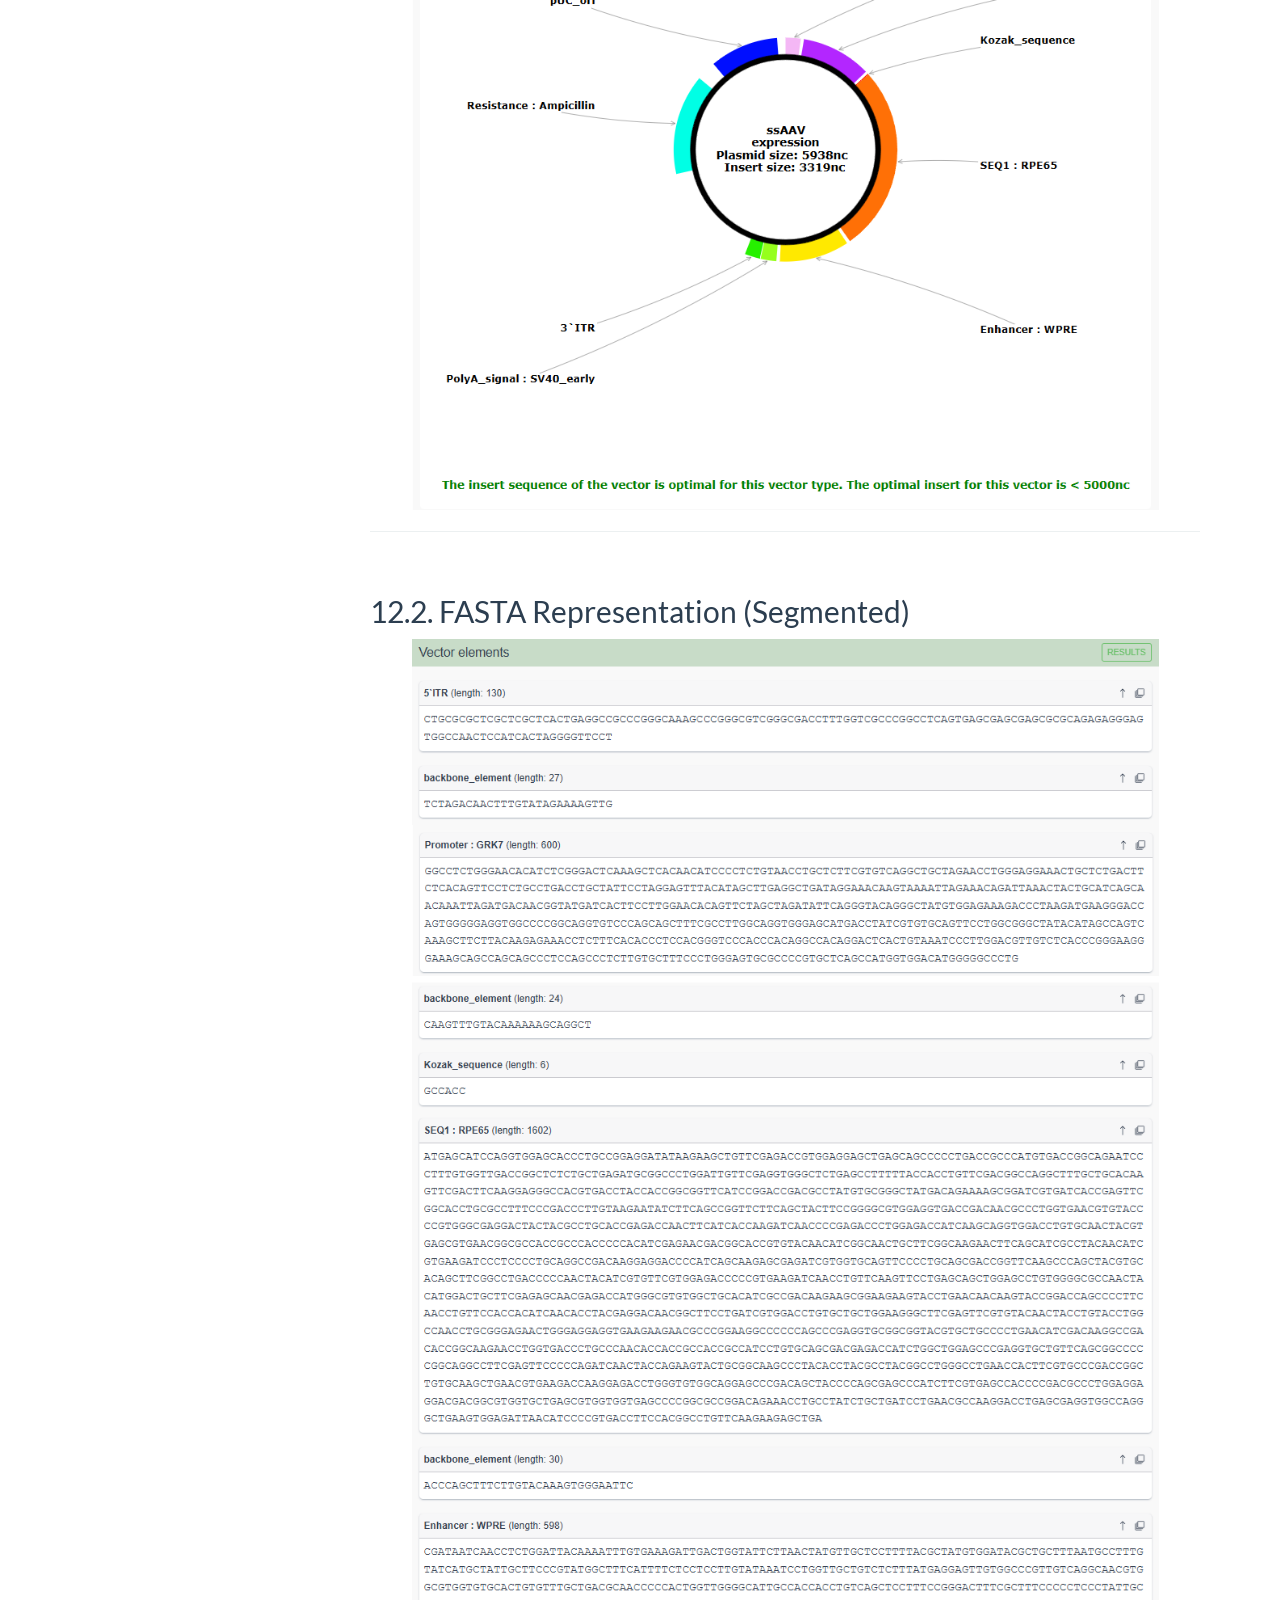
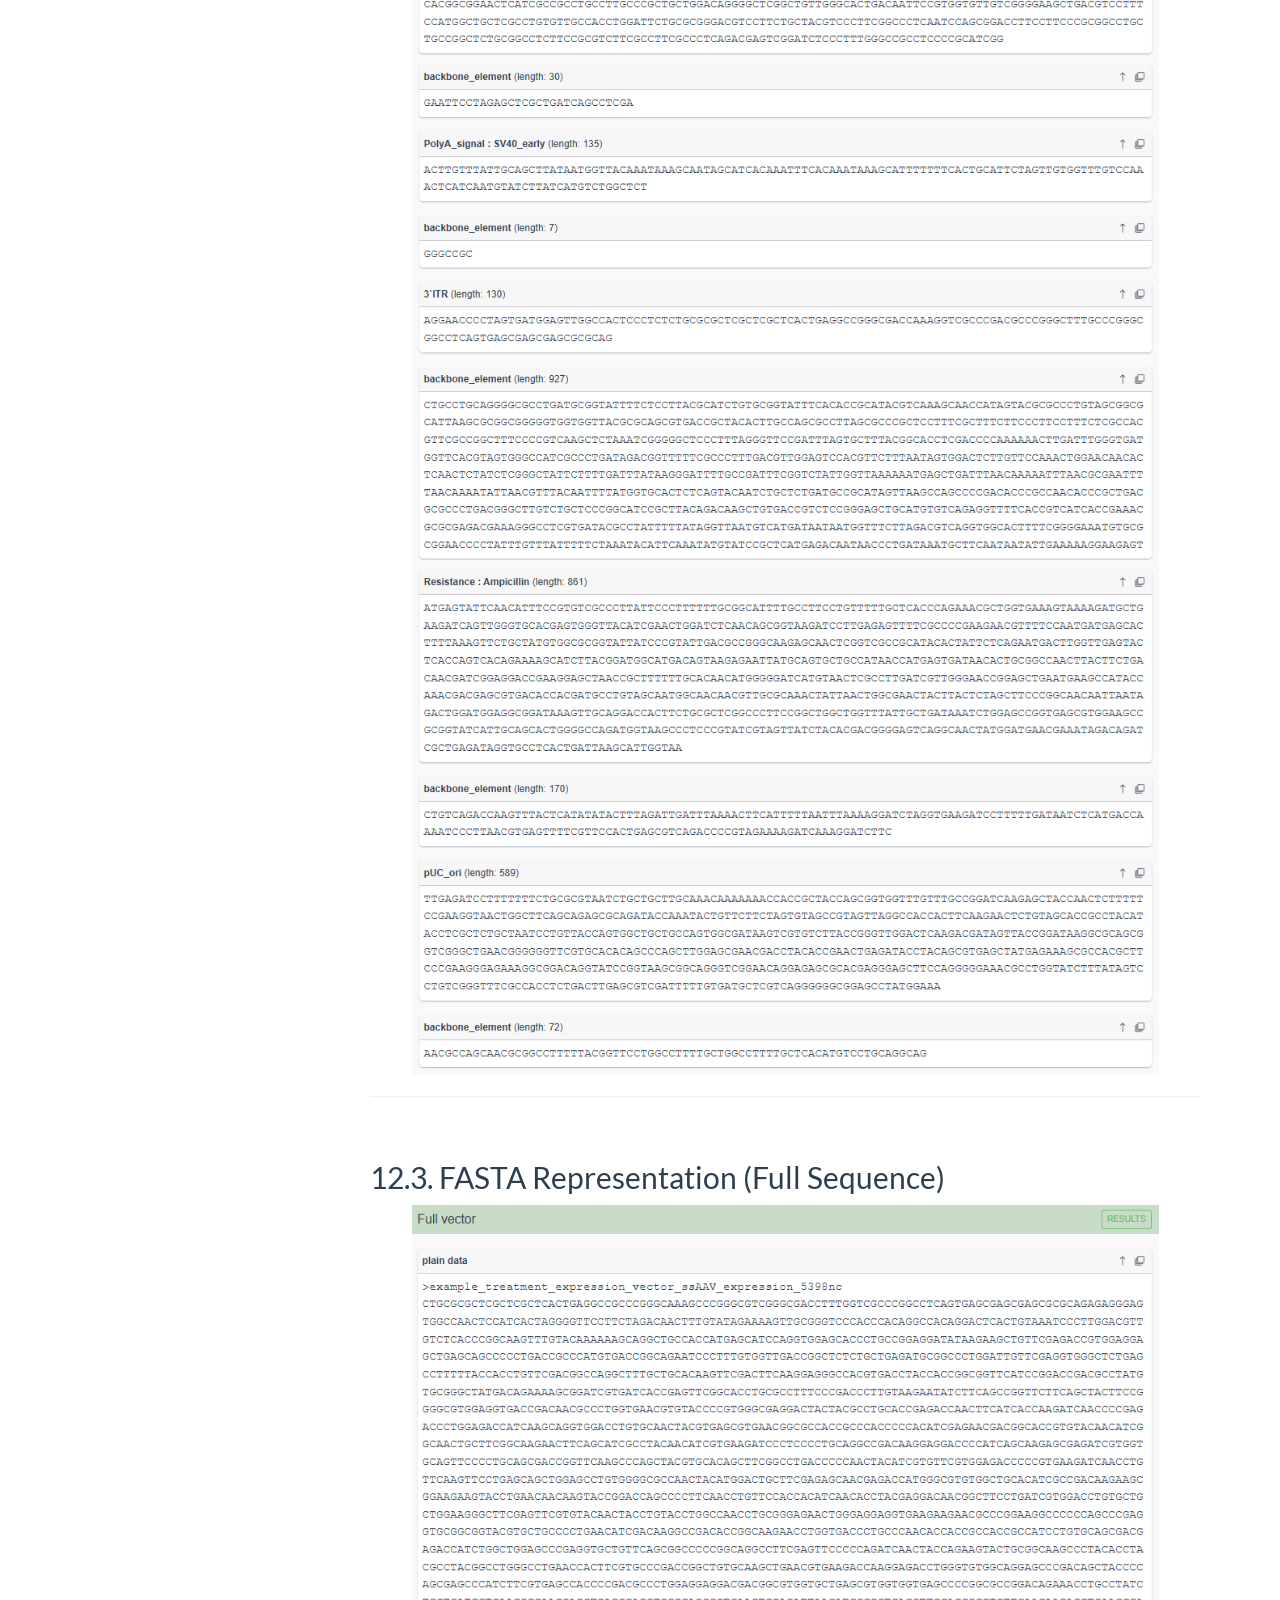
